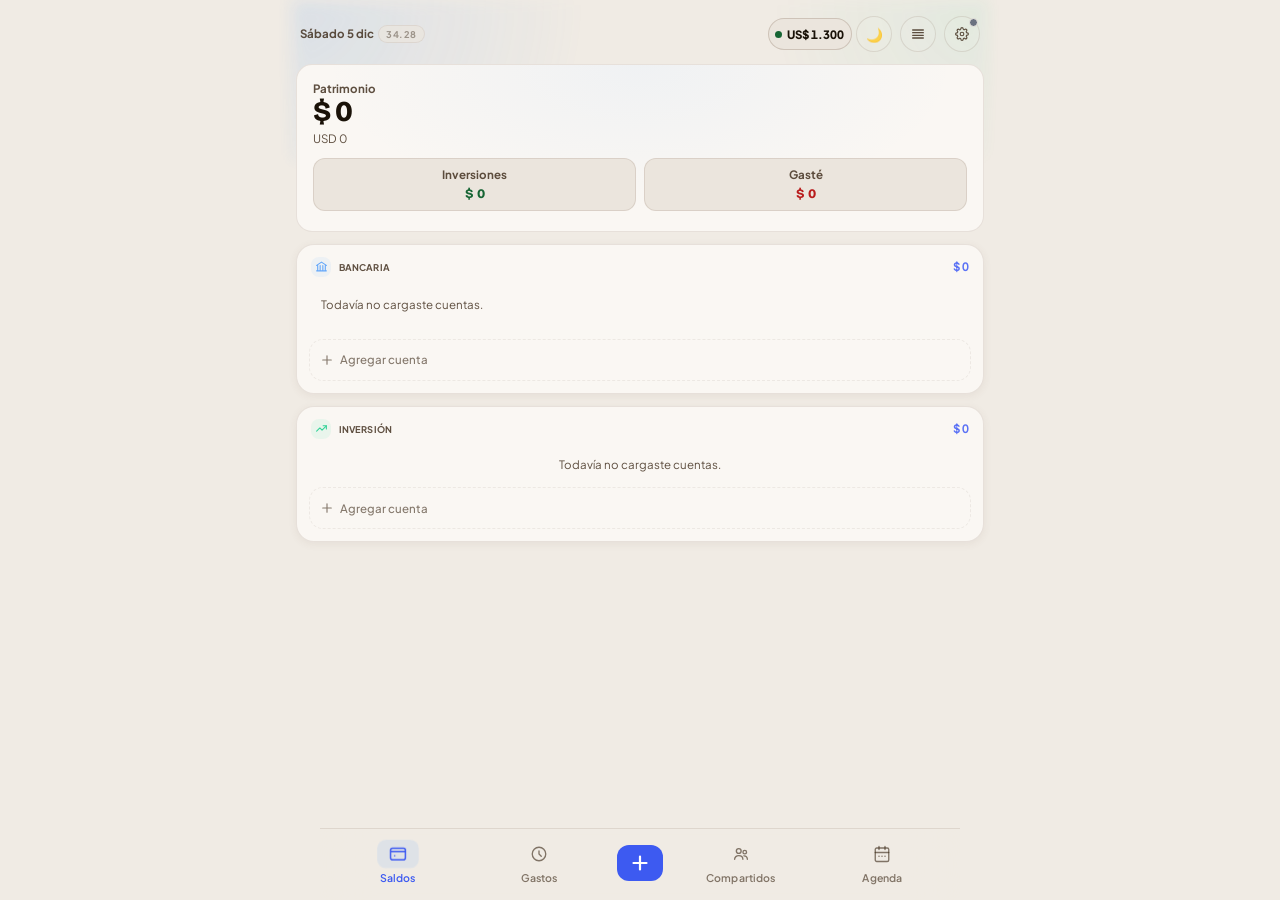
==== index.html @ 5ef983f5 "v34.28: auditoría exhaustiva de la v34.27 (bugs de Compartidos, datos, seguridad, PWA y UI) Sube APP" ====
<!DOCTYPE html>
<html lang="es">
<head>
<meta charset="UTF-8">
<meta name="viewport" content="width=device-width,initial-scale=1.0,maximum-scale=1.0,user-scalable=no,viewport-fit=cover">
<title>Finanzas</title>
<script>(function(){if(/iPad|iPhone|iPod/.test(navigator.userAgent)&&!window.MSStream)document.documentElement.classList.add('ios');})()</script>
<meta name="theme-color" content="#080c14">
<meta name="mobile-web-app-capable" content="yes">
<meta name="apple-mobile-web-app-capable" content="yes">
<meta name="apple-mobile-web-app-status-bar-style" content="black-translucent">
<meta name="apple-mobile-web-app-title" content="Finanzas">
<link rel="manifest" id="pwa-manifest">
<link rel="apple-touch-icon" id="pwa-icon">
<link rel="preconnect" href="https://fonts.googleapis.com">
<link rel="preconnect" href="https://fonts.gstatic.com" crossorigin>
<link href="https://fonts.googleapis.com/css2?family=Plus+Jakarta+Sans:wght@400;500;600;700;800&family=Bricolage+Grotesque:wght@700;800&display=swap" rel="stylesheet">
<style>
*,*::before,*::after{box-sizing:border-box;margin:0;padding:0;-webkit-tap-highlight-color:transparent}
:root{
  --bg:#080c14;--card:#0d1220;--card2:#111828;--card3:#162030;
  --border:rgba(148,180,230,.09);--border2:rgba(148,180,230,.18);
  --text:#e8eef8;--muted:rgba(170,195,228,.74);--dim:rgba(150,178,220,.58);--vdim:rgba(80,120,180,0.1);
  --blue:#60a5fa;--blue2:#93c5fd;--blue-dim:rgba(96,165,250,0.12);
  --gold:#f0b429;--gold2:#ffd166;--green:#34d399;--red:#f87171;--purple:#a78bfa;
  /* Urgencia sin ser error: el rojo queda para lo vencido o lo que se pasa. */
  --orange:#fb923c;
  --cat-comida:#fb923c;--cat-transporte:#60a5fa;--cat-salidas:#fbbf24;
  --cat-hogar:#f87171;--cat-compras:#2dd4bf;--cat-cuotas:#c084fc;--cat-tarjeta:#e879f9;--cat-varios:#a78bfa;
  --font:'Plus Jakarta Sans',-apple-system,BlinkMacSystemFont,'Segoe UI',sans-serif;--display:'Bricolage Grotesque','Plus Jakarta Sans',-apple-system,BlinkMacSystemFont,sans-serif;
  --r:var(--r-md);--r2:var(--r-lg);--r3:var(--r-lg);--safe-b:env(safe-area-inset-bottom,0px);

  /* ── TYPE SCALE (5 canonical sizes) ── */
  --fs-xs:   .58rem;   /* 9.3px  — micro labels, badges, uppercase caps */
  --fs-sm:   .72rem;   /* 11.5px — secondary text, captions, list items */
  --fs-base: .82rem;   /* 13.1px — body text, inputs, buttons */
  --fs-md:   1rem;     /* 16px   — section headers, card titles */
  --fs-lg:   1.3rem;   /* 20.8px — page headers */
  --fs-hero: 1.8rem;   /* 28.8px — hero numbers, patrimonio */

  /* ── SPACING SCALE (multiples of 4) ── */
  --sp-1:  4px;    /* micro: icon gaps, tiny insets */
  --sp-2:  8px;    /* small: tight padding, inline gaps */
  --sp-3:  12px;   /* base: standard component padding */
  --sp-4:  16px;   /* medium: card padding, section gaps */
  --sp-5:  20px;   /* large: page-level padding */
  --sp-6:  24px;   /* xlarge: major section breaks */
  /* ── BORDER-RADIUS SCALE ── */
  --r-sm:  10px;   /* chips, íconos, botones chicos */
  --r-md:  14px;   /* filas, campos, botones */
  --r-lg:  18px;   /* tarjetas y secciones */
  --r-xl:  26px;   /* hojas */
  /* ── ELEVACIÓN (3 niveles) ── */
  --el-1:0 1px 2px rgba(0,0,0,.28);          /* filas y tarjetas */
  --el-2:0 6px 18px rgba(2,6,23,.32);        /* bloque destacado */
  --el-3:0 18px 44px rgba(2,6,23,.5);}       /* hojas, menús y popovers */
[data-theme="light"]{
  --bg:#f0ebe4;--card:#faf7f3;--card2:#ebe5dd;--card3:#e2dbd2;
  --border:rgba(100,75,50,0.13);--border2:rgba(100,75,50,0.22);
  --text:#1a1208;--muted:rgba(60,42,25,.82);--dim:rgba(60,42,25,.62);--vdim:rgba(70,50,30,0.07);
  --blue:#3d5af1;--blue2:#5b72f5;--blue-dim:rgba(61,90,241,0.1);
  --gold:#b45309;--gold2:#d97706;--green:#166534;--red:#b91c1c;--purple:#6d28d9;
  --orange:#c2410c;
  --el-1:0 1px 2px rgba(100,75,50,.08);--el-2:0 6px 18px rgba(100,75,50,.10);--el-3:0 18px 44px rgba(100,75,50,.18);
}
/* ── LIGHT: nav ── */
[data-theme="light"] .nav{background:rgba(240,235,228,0.97);border-top:1px solid rgba(100,75,50,0.13)}
/* ── LIGHT: hero panels (page headers) ── */
[data-theme="light"] .hero-panel{
  background:linear-gradient(160deg,rgba(250,247,243,1),rgba(235,229,221,1));
  border:1px solid rgba(100,75,50,0.15);
  box-shadow:0 4px 16px rgba(100,75,50,0.08);
}
/* ── LIGHT: all dark gradient cards → warm card ── */
[data-theme="light"] .sec,
[data-theme="light"] .proj-wrap,
[data-theme="light"] .week-budget-card,
[data-theme="light"] .fund-card,
[data-theme="light"] .cat-item,
[data-theme="light"] .gasto-row,
[data-theme="light"] .acc-row,
[data-theme="light"] .smart-banner,
[data-theme="light"] .sync-status-box,
[data-theme="light"] .surface-card,
[data-theme="light"] .donut-wrap,
[data-theme="light"] .ag-tile{
  background:var(--card);
  border:1px solid var(--border);
  box-shadow:0 2px 8px rgba(100,75,50,0.07);
}
/* acc-card keeps brand colors */
[data-theme="light"] .acc-card{box-shadow:0 4px 14px rgba(100,75,50,0.1);border:none}
/* Remove shimmer line */
[data-theme="light"] .acc-card::before,
[data-theme="light"] .week-budget-card::before,
[data-theme="light"] .fund-card::before,
[data-theme="light"] .proj-wrap::before,
[data-theme="light"] .sec::before{display:none}
/* ── LIGHT: tabs & chips ── */
[data-theme="light"] .ct-btn,
[data-theme="light"] .budget-tab,
[data-theme="light"] .ag-tab,
[data-theme="light"] .pg-tab,
[data-theme="light"] .chip,
[data-theme="light"] .bank-pill{
  background:var(--card2);border:1px solid var(--border2);color:var(--muted);box-shadow:none;
}
[data-theme="light"] .ct-btn.on,
[data-theme="light"] .budget-tab.on,
[data-theme="light"] .ag-tab.on,
[data-theme="light"] .pg-tab.on,
[data-theme="light"] .chip.on{
  background:var(--blue);color:#fff;border-color:var(--blue);box-shadow:0 4px 12px rgba(61,90,241,0.22);
}
/* ── LIGHT: modals ── */
[data-theme="light"] .modal,
[data-theme="light"] .modal-panel,
[data-theme="light"] .sync-modal{
  background:var(--card);border:1px solid var(--border2);box-shadow:0 8px 32px rgba(100,75,50,0.14);
}
[data-theme="light"] .overlay,
[data-theme="light"] .sync-modal-ov{
  background:rgba(26,18,8,0.38);-webkit-backdrop-filter:blur(18px);backdrop-filter:blur(18px);
}
/* ── LIGHT: toast ── */
[data-theme="light"] .toast-bar{background:var(--card);border:1px solid var(--border2);box-shadow:0 4px 16px rgba(100,75,50,0.1)}
/* ── LIGHT: smart banner / cal legend ── */
[data-theme="light"] .smart-banner,
[data-theme="light"] .cat-auto{background:var(--card2);border:1px solid var(--border)}
/* ── LIGHT: sticky table headers ── */
[data-theme="light"] .proj-table thead th,
[data-theme="light"] .proj-table tr.sec-r td:first-child,
[data-theme="light"] .proj-table thead th:first-child{background:#f0ebe4 !important}
/* ── LIGHT: sticky data rows ── */
[data-theme="light"] .proj-table tr.data-r td:first-child{background:#faf7f3 !important}
[data-theme="light"] .proj-table tr.data-r:hover td:first-child{background:#ebe5dd !important}
[data-theme="light"] .proj-table tr.sec-ing td:first-child{background:#f0ede8 !important}
[data-theme="light"] .proj-table tr.sec-gas td:first-child{background:#f0ede8 !important}
/* En claro, los azules y rojos translúcidos de las cabeceras INGRESOS/GASTOS,
   del botón punteado de Google Calendar y de "+ N más" quedaban en 1,5-3,8:1
   sobre el fondo: colores plenos que pasan 4,5:1. */
[data-theme="light"] tr.sec-ing td{color:#2f49d1}
[data-theme="light"] tr.sec-gas td{color:var(--red)}
[data-theme="light"] .gcal-cta{color:var(--blue);border-color:rgba(61,90,241,.5)}
[data-theme="light"] .dl-more .dl-h{color:var(--blue)}
[data-theme="light"] .proj-table tr.tot-r td:first-child{background:#ebe5dd !important}
[data-theme="light"] tr.tot-ing td:first-child{background:rgba(61,90,241,0.08) !important}
[data-theme="light"] tr.tot-gas td:first-child{background:rgba(185,28,28,0.06) !important}
[data-theme="light"] tr.neto-r.pos td:first-child{background:#e3f0e6 !important}
[data-theme="light"] tr.neto-r.neg td:first-child{background:#f8e2e2 !important}
[data-theme="light"] tr.neto-r.zer td:first-child{background:#ebe5dd !important}
/* ── LIGHT: pat-wrap gradient ── */
[data-theme="light"] .pat-wrap::before{background:radial-gradient(ellipse at 50% 0%,rgba(61,90,241,0.04) 0%,transparent 62%)}
/* ── LIGHT: currency toggle ── */
[data-theme="light"] .cur-tog{background:rgba(100,75,50,0.1)}
/* ── LIGHT: section-label color ── */
[data-theme="light"] .section-label{color:rgba(100,75,50,0.5)}
/* ── LIGHT: proj table rows ── */
[data-theme="light"] .proj-table td,[data-theme="light"] .proj-table th{border-color:rgba(100,75,50,0.1)}
[data-theme="light"] .proj-table tr.sec-r td{background:rgba(100,75,50,0.05)}

html{height:100%;scroll-behavior:smooth;-webkit-text-size-adjust:100%;text-size-adjust:100%}
body{background:var(--bg);color:var(--text);font-family:var(--font);min-height:100%;
  padding-bottom:calc(70px + var(--safe-b));overscroll-behavior:none;overflow-x:hidden}
button,input,select,textarea{font-family:inherit}
button,a,[role="button"],[onclick]{touch-action:manipulation}
.hidden{display:none!important}
/* ── Utilidades extraídas de estilos inline repetidos (auditoría #11, migración por partes) ── */
.u-flex1{flex:1}
.u-flex1min{flex:1;min-width:0}
.u-cap{font-size:var(--fs-xs);color:var(--muted)}
.u-title-sm{font-size:var(--fs-base);font-weight:700;color:var(--text)}
.u-name{font-size:var(--fs-sm);font-weight:600;color:var(--text);overflow:hidden;text-overflow:ellipsis;white-space:nowrap}
.u-dim{opacity:.72}
.u-ico-sm{font-size:1.1rem}
.u-ico-lg{font-size:1.6rem}
.u-empty{text-align:center;padding:24px;color:var(--dim);font-size:var(--fs-sm)}
.u-cap-mb{font-size:var(--fs-xs);color:var(--muted);margin-bottom:3px}
.u-tar{text-align:right}
.u-tile{background:var(--card2);border-radius:12px;padding:10px 12px}
.u-strong{font-weight:700;color:var(--text)}
.u-row-8{display:flex;gap:8px}
.u-row-8-mt6{display:flex;gap:8px;margin-top:6px}
.u-row-ac8{display:flex;align-items:center;gap:8px}
.u-grid3{display:grid;grid-template-columns:1fr 1fr 1fr;gap:8px}
.u-cap-mt{font-size:var(--fs-xs);color:var(--muted);margin-top:8px;line-height:1.5}
.u-cap-mb8{font-size:var(--fs-xs);color:var(--muted);margin-bottom:8px}
.u-hint{font-size:var(--fs-xs);color:var(--dim);margin-bottom:8px;line-height:1.5}
.u-title-md{font-size:var(--fs-md);font-weight:800;color:var(--text)}
.u-emoji-xl{font-size:2rem;margin-bottom:8px}
.u-c-text{color:var(--text)}
.u-c-muted{color:var(--muted)}
.u-c-red{color:var(--red)}
.u-c-purple{color:var(--purple)}
.u-c-green{color:var(--green)}
.u-c-blue{color:var(--blue)}
/* Modificador: botón primario en púrpura (override de .btnp que es azul). Mayor
   especificidad que .btnp, así gana sin depender del orden ni de estilos inline. */
.btnp.btnp-purple{background:var(--purple)}
.share-toggle{display:flex;align-items:center;gap:8px;background:var(--card2);border:1px solid var(--border2);border-radius:12px;padding:10px 14px;color:var(--muted);font-size:var(--fs-sm);font-weight:600;cursor:pointer;transition:all .18s;-webkit-appearance:none;appearance:none}
.paidby-btn{flex:1;padding:12px 8px;display:flex;flex-direction:column;align-items:center;gap:4px;font-size:var(--fs-sm)}
.split-btn{display:flex;flex-direction:column;align-items:center;gap:3px;padding:8px 4px;min-height:52px;font-size:var(--fs-xs)}
/* Componente: resumen de Tarjetas/Cuotas (renderTarjetasResumen, #11 paso 6). Solo
   bloques con estilo 100% estático; las partes con color/tamaño dinámico siguen inline. */
.tj-empty{text-align:center;padding:40px 16px;color:var(--dim);font-size:var(--fs-sm)}
.tj-kpi{background:var(--card);border:1px solid rgba(167,139,250,0.15);border-radius:var(--r-lg);padding:16px;margin-bottom:10px}
.tj-kpi-label{font-size:var(--fs-xs);color:var(--purple);text-transform:uppercase;letter-spacing:.1em;font-weight:700;margin-bottom:6px}
.tj-kpi-val{font-size:var(--fs-hero);font-weight:900;color:var(--text);letter-spacing:-.02em;line-height:1}
.tj-kpi-sub{font-size:var(--fs-xs);color:var(--muted);margin-top:6px}
.tj-grid2{display:grid;grid-template-columns:1fr 1fr;gap:8px;margin-bottom:14px}
.tj-mini{background:var(--card);border:1px solid var(--border);border-radius:var(--r-lg);padding:13px 14px}
.tj-mini-label{font-size:var(--fs-xs);color:var(--muted);text-transform:uppercase;letter-spacing:.08em;font-weight:700;margin-bottom:4px}
.tj-mini-val{font-size:var(--fs-lg);font-weight:800;letter-spacing:-.01em}
.tj-sec-label{font-size:var(--fs-xs);color:var(--muted);text-transform:uppercase;letter-spacing:.08em;font-weight:700;margin-bottom:8px}
.tj-det-label{font-size:var(--fs-xs);color:var(--muted);text-transform:uppercase;letter-spacing:.08em;font-weight:700;margin-bottom:10px}
.tj-spark{display:flex;gap:4px;align-items:flex-end;height:60px}
.tj-spark-col{flex:1;display:flex;flex-direction:column;align-items:center;justify-content:flex-end;height:100%;gap:2px}
.tj-hr-top{height:1px;background:var(--border);margin:14px 0 10px}
.tj-hr{height:1px;background:var(--border)}
.tj-det-row{padding:11px 0}
.tj-det-main{display:flex;align-items:center;gap:10px}
.tj-rest{font-size:8px;color:var(--muted);line-height:1;margin-top:1px}
.tj-name{font-size:var(--fs-sm);font-weight:700;color:var(--text);white-space:nowrap;overflow:hidden;text-overflow:ellipsis}
.tj-prog{height:2px;background:var(--border2);border-radius:1px;margin:5px 0 4px}
.tj-actions{display:flex;flex-direction:column;align-items:flex-end;gap:5px;flex-shrink:0}
/* "✓ Pagué" de Tarjetas: medía 27px de alto; 36 de dibujo y 44 de área táctil. */
.tj-actions button{min-height:36px;position:relative}
.tj-actions button::after{content:"";position:absolute;inset:-4px}
/* Componente: gastos compartidos (_renderSharedContent, #11 paso 7). Bloques con
   estilo 100% estático; colores/tamaños/fondos dinámicos siguen inline. */
.sh-msg2{text-align:center;padding:28px 16px;color:var(--muted);font-size:var(--fs-sm)}
.sh-retry{margin-top:12px;background:var(--card2);border:1px solid var(--border2);border-radius:10px;padding:8px 16px;color:var(--blue);font-size:var(--fs-sm);font-weight:600;cursor:pointer}
.sh-card{background:var(--card);border:1px solid var(--border);border-radius:16px;padding:14px 16px;margin-bottom:12px}
.sh-card-top{display:flex;align-items:center;justify-content:space-between;gap:10px;min-height:40px}
.sh-debt-lbl{font-size:var(--fs-xs);color:var(--muted);font-weight:600;margin-bottom:3px}
.sh-debt-val{font-family:var(--display);font-size:var(--fs-hero);font-weight:800;color:var(--text);letter-spacing:-1.5px;line-height:1;white-space:nowrap}
/* v34: verde si te deben, rojo si debés. */
.sh-debt-val.pos{color:var(--green)}
.sh-debt-val.neg{color:var(--red)}
.sh-debt-ok{font-size:var(--fs-md);font-weight:700;color:var(--green)}
.sh-actions{display:flex;gap:10px;align-items:center;flex-shrink:0}
/* v34: Liquidar un poco más grande que el de antes (13px, 8x14 de relleno). */
.sh-btn-liq{background:rgba(52,211,153,.12);border:1px solid rgba(52,211,153,.28);border-radius:10px;padding:8px 14px;color:var(--green);font-family:var(--font);font-size:var(--fs-sm);font-weight:700;cursor:pointer;white-space:nowrap;line-height:1.15;min-height:36px;position:relative}
.sh-btn-liq::after{content:'';position:absolute;inset:-4px 0}
.sh-btn-liq:active{opacity:.8}
.sh-hr{height:1px;background:var(--border);margin:14px 0 10px}
/* El ⋯ ya mide 40x40: sin área extra, que se metería en la de Liquidar. */
.sh-actions>.rmore{margin:-6px -10px -6px -4px}
.sh-actions>.rmore::after{content:none}
.sh-actions .rmore .sh-pend{top:2px;right:2px}
.sh-tile{width:38px;height:38px;border-radius:10px;display:flex;align-items:center;justify-content:center;font-size:1.3rem;flex-shrink:0}
/* Foto de quién pagó (avaPersona): con foto, la imagen recortada en círculo;
   sin foto, la cara sobre el color de cada uno (celeste Fede, rosa Mile). En
   las filas va encimada abajo a la derecha del ícono de la categoría. */
.who-ava{display:inline-flex;align-items:center;justify-content:center;border-radius:50%;object-fit:cover;flex-shrink:0;line-height:1;overflow:hidden;vertical-align:middle;background:var(--card2)}
.who-ava[data-who="fede"]{background:rgba(14,165,233,.22)}
.who-ava[data-who="mile"]{background:rgba(244,114,182,.22)}
img.who-ava{background:var(--card2)}
.sh-tile-wrap{position:relative;flex-shrink:0}
.sh-tile-ava{position:absolute;right:-5px;bottom:-5px;box-shadow:0 0 0 2px var(--card)}
.sh-sub-who{display:flex;align-items:center;gap:4px;flex-wrap:wrap}
.foto-pick-row{display:flex;gap:10px;margin-bottom:6px}
.foto-pick{flex:1;display:flex;flex-direction:column;align-items:center;gap:6px;background:var(--card2);border:1px solid var(--border);border-radius:14px;padding:12px 8px}
.foto-pick-lbl{display:flex;flex-direction:column;align-items:center;gap:6px;cursor:pointer}
.foto-pick-name{font-size:var(--fs-sm);font-weight:700;color:var(--text)}
.foto-pick-hint{font-size:var(--fs-xs);color:var(--dim)}
.foto-pick-del{background:none;border:0;color:var(--red);font-size:var(--fs-xs);font-weight:600;cursor:pointer;padding:2px 6px;font-family:var(--font)}
/* Estadísticas del mes en Compartidos (tocar "Total <mes>"): pantalla entera
   con la dona de en qué se fue y la lista de cada categoría. Va en 199: por
   encima de la nav y por debajo de las hojas (200+), así el detalle de una
   categoría y el editor de un gasto se abren arriba de ella. */
.sh-stats{position:fixed;inset:0;z-index:199;background:var(--bg);overflow-y:auto;-webkit-overflow-scrolling:touch;
  padding:calc(env(safe-area-inset-top,0px) + 8px) 16px calc(32px + env(safe-area-inset-bottom,0px));animation:shStIn .2s ease both}
@keyframes shStIn{from{opacity:0;transform:translateX(24px)}to{opacity:1;transform:none}}
.sh-st-head{display:flex;align-items:center;justify-content:space-between;gap:8px;max-width:520px;margin:0 auto 14px}
.sh-st-back{width:40px;height:40px;border-radius:50%;display:flex;align-items:center;justify-content:center;background:var(--card);border:1px solid var(--border);color:var(--text);cursor:pointer;flex-shrink:0}
.sh-st-title{text-align:center;font-family:var(--display);font-size:var(--fs-lg,1.15rem);font-weight:800;color:var(--text)}
.sh-st-sub{font-family:var(--font);font-size:var(--fs-xs);font-weight:500;color:var(--muted);margin-top:1px}
.sh-st-lbl{max-width:520px;margin:18px auto 8px;padding:0 4px;font-size:var(--fs-xs);font-weight:800;letter-spacing:.1em;text-transform:uppercase;color:var(--text)}
.sh-st-card{max-width:520px;margin:0 auto;background:var(--card);border:1px solid var(--border);border-radius:20px;padding:14px}
.sh-st-donut{display:grid;grid-template-columns:auto minmax(0,1fr);gap:16px;align-items:center}
.sh-st-ring{position:relative;width:132px;height:132px}
.sh-st-ctr{position:absolute;inset:0;display:flex;flex-direction:column;align-items:center;justify-content:center;text-align:center}
.sh-st-ctr-l{font-size:var(--fs-xs);color:var(--muted)}
.sh-st-ctr-v{font-family:var(--display);font-size:.82rem;font-weight:800;color:var(--text);font-variant-numeric:tabular-nums}
.sh-st-legend{display:grid;gap:9px;min-width:0}
.sh-st-lg{display:flex;align-items:center;gap:7px;font-size:var(--fs-sm);color:var(--text);min-width:0}
.sh-st-lg-ico{width:1.3em;text-align:center;flex-shrink:0}
.sh-st-lg-name{flex:1;min-width:0;white-space:nowrap;overflow:hidden;text-overflow:ellipsis}
.sh-st-lg-pct{color:var(--muted);font-variant-numeric:tabular-nums}
.sh-st-dot{width:9px;height:9px;border-radius:50%;flex-shrink:0}
.sh-st-list{padding:4px 14px}
.sh-st-list .sh-mcat{display:flex;align-items:center;gap:10px;padding:12px 0;border-bottom:1px solid var(--border);cursor:pointer}
.sh-st-list .sh-mcat:last-child{border-bottom:0}
.sh-st-ico{font-size:1.35rem;width:1.6em;text-align:center;flex-shrink:0}
.sh-st-amt{text-align:right;flex-shrink:0}
.sh-st-amt-v{font-size:var(--fs-sm);font-weight:800;color:var(--text);font-variant-numeric:tabular-nums}
.sh-st-amt-p{font-size:var(--fs-xs);color:var(--muted);font-variant-numeric:tabular-nums}
.sh-st-chev{color:var(--dim);font-size:1.2rem;flex-shrink:0;width:10px}
.sh-pend{position:absolute;top:-5px;right:-5px;min-width:15px;height:15px;padding:0 3px;border-radius:8px;background:#fbbf24;color:#1a1a1a;font-size:9px;font-weight:800;line-height:15px;text-align:center}
/* Los tres filtros (Todos / Fede / Mile) se dibujaban de 34px de alto: son
   anchos, pero bajos para el dedo. 44px es el mínimo de iOS HIG / WCAG 2.5.5.
   Va en su propia clase y no en .chip, que se usa en media app. */
.sh-filter-row{display:flex;gap:6px;margin-bottom:12px}
/* "¿Quién pagó?" al cargar o editar, y los filtros de Compartidos: el elegido se marca con el color de cada
   uno (celeste Fede, rosa Mile), así se ve de un vistazo sin leer el nombre.
   En los formularios y los filtros van las caras 👨🏻 / 👩🏻; en las filas de
   las listas, 🙋🏻‍♂️ / 🙋🏻‍♀️. */
.chip.who-pick.on[data-who="fede"]{border-color:#0ea5e9!important;background:rgba(14,165,233,.14)!important;color:#0ea5e9!important;box-shadow:0 0 0 1px #0ea5e9 inset!important}
.chip.who-pick.on[data-who="mile"]{border-color:#f472b6!important;background:rgba(244,114,182,.13)!important;color:#f472b6!important;box-shadow:0 0 0 1px #f472b6 inset!important}
.sh-filter-row .chip{min-height:40px}
.sh-cat-chip{background:var(--card2);border:1px solid var(--border);border-radius:8px;padding:3px 8px;min-height:36px;
  display:inline-flex;align-items:center;gap:3px;font-size:var(--fs-xs);color:var(--muted);cursor:pointer;white-space:nowrap}
.sh-empty{text-align:center;padding:28px 16px;color:var(--dim);font-size:var(--fs-sm);font-style:italic}
.sh-grow{display:flex;align-items:center;gap:10px;padding:10px 4px;border-bottom:1px solid var(--border);cursor:pointer}
.lgrp>.sh-grow{padding:9px 6px 9px 12px}
.lgrp>.sh-grow:active{background:var(--vdim)!important}
.sh-sub{font-size:var(--fs-xs);color:var(--muted);margin-top:2px}
.sh-amt-wrap{text-align:right;flex-shrink:0}
/* Antes en columna: cada fila medía ~100px de alto solo por los dos botones.
   En línea entran igual (44px de área táctil cada uno) y se ven ~30% más
   movimientos por pantalla. */
.sh-row-actions{display:flex;flex-direction:row;align-items:center;gap:10px;flex-shrink:0}
.sh-btn-edit{background:rgba(167,139,250,.12);border:1px solid rgba(167,139,250,.25);border-radius:7px;padding:6px 10px;font-size:11px;color:var(--purple);cursor:pointer}
.sh-btn-del{background:rgba(248,113,113,.08);border:1px solid rgba(248,113,113,.2);border-radius:7px;padding:6px 10px;font-size:11px;color:var(--red);cursor:pointer}
/* El área que responde al dedo llega a 44x44 (mínimo de iOS HIG y WCAG 2.5.5)
   sin agrandar el dibujo: crece un ::after transparente, igual que las flechas
   del proyectado (.proj-nav). Los botones se dibujaban de 24x22 y en el
   teléfono se erraban seguido, justo en la pantalla que más se usa.
   El gap de 10px es el doble de lo que cada botón crece a los costados, así
   dos vecinos nunca se solapan y un toque no cae en el de al lado. */
.sh-row-actions button,.sh-actions button,.sh-cat-chip{position:relative}
.sh-row-actions button::after{content:'';position:absolute;inset:-8px -5px}
.sh-actions>button::after{content:'';position:absolute;inset:-8px -5px}
.sh-cat-chip::after{content:'';position:absolute;inset:-4px -1px}
/* Los chips de categoría iban en varias filas al lado del total: con montos de
   siete cifras pasaban a tres renglones y el área táctil de cada uno (que crece
   12px arriba y abajo) se metía en la del chip de la fila de al lado. Ahora van
   en un solo renglón que se desliza de costado, con el total arriba. El
   padding vertical deja lugar al ::after dentro del recorte del scroll. */
.sh-cat-head{display:flex;justify-content:space-between;align-items:baseline;gap:8px;font-size:var(--fs-xs);white-space:nowrap}
.sh-cat-total{font-size:var(--fs-md);font-weight:800;color:var(--text);font-variant-numeric:tabular-nums}
/* Un solo renglón que se desliza de costado, con todas las categorías del mes
   (antes bajaban de renglón y se cortaban en 8). */
.sh-cat-row{display:flex;flex-wrap:nowrap;overflow-x:auto;gap:6px;padding:13px 1px 2px;margin:0 -1px;
  scrollbar-width:none;-webkit-overflow-scrolling:touch;overscroll-behavior-x:contain}
/* 40px de alto para el dedo, crecido hacia arriba (hacia la línea divisoria) y
   no hacia abajo, donde empiezan los chips. */
.sh-cat-tot-btn{background:none;border:0;padding:17px 0 1px;margin:-17px 0 -1px;min-height:40px;font:inherit;color:inherit;cursor:pointer;display:inline-flex;align-items:baseline;gap:4px}
.sh-cat-tot-btn::after{content:'›';color:var(--muted);font-size:var(--fs-md);margin-left:2px}
.sh-cat-row::-webkit-scrollbar{display:none}
.sh-cat-row .sh-cat-chip{flex-shrink:0;padding:6px 10px}
/* En Compartidos cada encabezado de día iba pegado a la fila de arriba y lejos
   de las suyas: se leía como el pie del día anterior. */
#compartidos-list .day-header{margin-top:16px;margin-bottom:0}
/* .sh-pay-* / .sh-sec-hdr: eran del apartado "Pagos registrados" al final de
   Compartidos. Las transferencias ahora se renderizan como una línea más del
   día (.sh-grow), así que esas reglas quedaron sin uso. */
@keyframes fadeUp{from{opacity:0;transform:translateY(8px)}to{opacity:1;transform:translateY(0)}}
@keyframes slideIn{from{opacity:0;transform:translateX(-6px)}to{opacity:1;transform:translateX(0)}}
@keyframes popIn{from{opacity:0;transform:scale(.92)}to{opacity:1;transform:scale(1)}}
@keyframes countPop{from{opacity:0;transform:scale(.96)}to{opacity:1;transform:scale(1)}}
@keyframes saveFlash{0%{transform:scale(1)}30%{transform:scale(1.04)}60%{transform:scale(.98)}100%{transform:scale(1)}}
@keyframes coinFly{0%{opacity:1;transform:translateY(0) scale(1)}100%{opacity:0;transform:translateY(-60px) scale(.5)}}
@keyframes ripple{from{transform:scale(0);opacity:.5}to{transform:scale(4);opacity:0}}
@keyframes msgIn{from{opacity:0;transform:translateY(8px)}to{opacity:1;transform:translateY(0)}}
@keyframes tabFadeIn{from{opacity:0;transform:translateY(5px)}to{opacity:1;transform:translateY(0)}}
.tab-fade-in{animation:tabFadeIn .17s ease both}

/* NAV */
.nav{position:fixed;bottom:var(--kb-height,0px);left:0;right:0;z-index:100;background:rgba(8,12,20,0.97);
  -webkit-backdrop-filter:blur(24px);backdrop-filter:blur(24px);border-top:1px solid rgba(96,165,250,0.08);
  display:flex;padding:8px 8px calc(12px + var(--safe-b));gap:2px;transition:bottom .15s}
.nb{flex:1;min-width:0;white-space:nowrap;background:none;border:none;color:var(--dim);
  font-size:var(--fs-xs);font-weight:600;padding:4px 2px;cursor:pointer;
  display:flex;flex-direction:column;align-items:center;gap:4px;
  text-transform:uppercase;letter-spacing:.07em;border-radius:12px;transition:color .2s}
.nb .ni{width:38px;height:26px;border-radius:8px;display:flex;align-items:center;
  justify-content:center;transition:background .2s,transform .18s;will-change:transform}
.nb.on .ni{transform:scale(1.1)}
.nb .ni{position:relative}
.nav-bd{position:absolute;top:-4px;right:2px;min-width:16px;height:16px;padding:0 4px;border-radius:999px;background:var(--blue2);color:var(--bg);font-style:normal;font-size:.62rem;font-weight:800;line-height:16px;text-align:center;font-variant-numeric:tabular-nums}
.nav-bd[hidden]{display:none}
#nav-saldos.on{color:var(--blue)}#nav-saldos.on .ni{background:rgba(96,165,250,0.12)}
#nav-gastos.on{color:var(--blue2)}#nav-gastos.on .ni{background:rgba(147,197,253,0.1)}
#nav-compartidos.on{color:var(--purple)}#nav-compartidos.on .ni{background:rgba(167,139,250,0.1)}
#nav-agenda.on{color:var(--purple)}#nav-agenda.on .ni{background:rgba(167,139,250,0.12)}

/* PAGE */
/* El FAB va de 78px a 128px desde abajo (78 de offset + 50 de alto). Con 96px de
   padding el contenido llegaba hasta debajo del botón y la última fila de cada
   lista quedaba tapada: en Compartidos se comía el ✕ de la última transferencia
   y en Presupuesto el importe de la última semana. Plan y Agenda ya tenían su
   propio override por esto mismo; ahora la base alcanza para todas. */
.page{padding:20px 16px calc(104px + var(--safe-b) + var(--install-h,0px));max-width:640px;margin:0 auto}
/* v34: el + ya no flota (vive en la barra), así que alcanza con el alto de la
   barra y un poco de aire. */
#pg-compartidos,#pg-agenda{padding-bottom:calc(110px + var(--safe-b) + var(--install-h,0px))}
/* + --install-h: en iPhone el aviso "Instalar Mis Finanzas" aparece solo a los
   3 segundos y sube el ＋ lo que él ocupa (~100px). El relleno de las páginas no
   lo sumaba, así que la última fila de cada lista quedaba debajo del aviso y
   del ＋ sin forma de scrollearla: el 🗑 del último gasto no se podía tocar. */
.penter{animation:fadeUp .26s ease both}
.psub{font-size:var(--fs-xs);color:var(--dim);text-transform:uppercase;letter-spacing:.12em;font-weight:700}
.phdr{display:flex;align-items:flex-start;justify-content:space-between;gap:12px;margin-bottom:16px}

/* TC */
.tc-pill{display:inline-flex;align-items:center;gap:8px;background:var(--card);
  border:1px solid var(--border2);border-radius:100px;padding:4px 8px 4px 12px;flex-shrink:0}
.tc-lbl{font-size:var(--fs-xs);color:var(--muted);white-space:nowrap}
.tc-inp{background:var(--card2);border:1px solid var(--border2);border-radius:100px;
  color:var(--gold2);font-size:var(--fs-sm);font-weight:700;
  padding:4px 12px;width:80px;text-align:right;outline:none;-webkit-appearance:none}
.tc-inp:focus{border-color:var(--gold)}
.tc-chip{flex-shrink:0;display:inline-flex;align-items:center;gap:5px;min-height:32px;padding:0 7px 0 6px;
  background:var(--card2);border:1px solid var(--border2);border-radius:999px;color:var(--text);
  font-family:var(--font);font-size:var(--fs-sm);font-weight:800;white-space:nowrap;cursor:pointer;font-variant-numeric:tabular-nums}
.tc-chip:active{background:var(--card3)}
.tc-dot{width:7px;height:7px;border-radius:50%;background:var(--green);flex-shrink:0}
/* Cotización de más de 18h: el mismo aviso que ya daba la fecha, en ámbar. */
.tc-chip.stale{border-color:rgba(240,180,41,.45)}
.tc-chip.stale .tc-dot{background:var(--gold)}
.phdr.saldos-phdr{position:relative}
.tc-pop{position:absolute;top:44px;right:16px;z-index:30;width:min(260px,calc(100% - 32px));
  background:var(--card);border:1px solid var(--border2);border-radius:14px;padding:12px;
  box-shadow:0 16px 40px rgba(2,6,23,.45)}
.tc-refresh{flex-shrink:0;min-width:44px;min-height:40px;border-radius:12px;border:1px solid var(--border2);
  background:var(--card2);color:var(--blue);font-size:1.05rem;line-height:1;cursor:pointer}

/* PATRIMONIO */
.pat-wrap{background:var(--card);border:1px solid var(--border2);border-radius:var(--r3);
  padding:20px 16px 16px;margin-bottom:12px;animation:fadeUp .35s ease both;
  position:relative;overflow:hidden}
.pat-wrap::before{content:'';position:absolute;inset:0;
  background:radial-gradient(ellipse at 50% 0%,rgba(96,165,250,0.055) 0%,transparent 62%);
  pointer-events:none;z-index:0}
.pat-wrap>*{position:relative;z-index:1}
.pat-lbl{font-size:var(--fs-xs);color:var(--dim);text-transform:uppercase;letter-spacing:.18em;font-weight:700;margin-bottom:4px}
.pat-num{font-family:var(--display);font-size:var(--fs-hero);font-weight:800;color:var(--text);letter-spacing:-2px;line-height:1}
.pat-usd{font-size:var(--fs-sm);color:var(--muted);margin-top:4px}
.pat-div{border:none;border-top:1px solid var(--border);margin:12px 0}
.pat-chips{display:flex;gap:8px;flex-wrap:wrap}
.pat-chip{display:inline-flex;align-items:center;gap:8px;background:var(--blue-dim);
  border:1px solid rgba(96,165,250,0.18);border-radius:100px;padding:4px 8px 4px 8px;animation:popIn .3s ease both}
.pcdot{width:8px;height:8px;border-radius:50%;flex-shrink:0}
.pcn{font-size:var(--fs-xs);text-transform:uppercase;letter-spacing:.08em;font-weight:700}
.pcv{font-size:var(--fs-sm);font-weight:700;color:var(--text)}

/* SECCIONES */
.sec{margin-bottom:12px;border:1px solid var(--border2);border-radius:var(--r2);padding:12px;background:var(--card)}
.sec-hdr{display:flex;align-items:center;justify-content:space-between;margin-bottom:8px;padding:0 2px}
.sec-title{display:flex;align-items:center;gap:8px;font-size:var(--fs-xs);text-transform:uppercase;letter-spacing:.13em;color:var(--muted);font-weight:700}
.sec-ico{width:20px;height:20px;border-radius:8px;display:flex;align-items:center;justify-content:center;font-size:var(--fs-xs);flex-shrink:0}
.sec-sum{font-size:var(--fs-sm);color:var(--blue2);font-weight:700}
.accs{display:flex;flex-direction:column;gap:4px}
.acc-row{display:grid;grid-template-columns:38px 1fr auto auto;align-items:center;gap:8px;
  background:var(--card);border:1px solid var(--border);border-radius:var(--r);
  padding:12px 12px;cursor:pointer;transition:background .15s,border-color .15s;user-select:none}
.acc-row:active{background:var(--card2)}
.acc-row:hover{background:var(--card2);border-color:var(--border2)}
.aname{font-size:var(--fs-base);font-weight:600;color:var(--text);white-space:nowrap;overflow:hidden;text-overflow:ellipsis}
.atype{font-size:var(--fs-xs);color:var(--dim);text-transform:uppercase;letter-spacing:.08em;margin-top:2px}
.cur-tog{display:flex;background:rgba(0,0,0,0.4);border-radius:100px;padding:2px;gap:1px;flex-shrink:0}
.cur-btn{background:none;border:none;color:var(--dim);font-size:var(--fs-xs);
  font-weight:700;padding:2px 8px;border-radius:100px;cursor:pointer;transition:all .15s}
.cur-btn.on{background:var(--card3);color:var(--blue2)}
.amtw{text-align:right;min-width:86px;flex-shrink:0}
.amtm{font-size:var(--fs-base);font-weight:700;color:var(--blue2);white-space:nowrap}
.amts{font-size:var(--fs-xs);color:var(--dim);white-space:nowrap;margin-top:1px}
.edit-row{background:var(--card);border:1px solid rgba(96,165,250,0.35);border-radius:var(--r);
  padding:12px 12px;margin:4px 0;animation:popIn .18s ease both}
.edit-fields{display:grid;grid-template-columns:1fr auto auto;gap:8px;align-items:center}
.ainp{background:transparent;border:none;border-bottom:1px solid rgba(96,165,250,0.25);
  color:var(--text);font-size:var(--fs-base);font-weight:600;outline:none;width:100%;padding-bottom:2px}
.amtinp{background:transparent;border:none;border-bottom:1px solid rgba(96,165,250,0.25);
  color:var(--text);font-size:var(--fs-base);font-weight:700;outline:none;
  width:86px;text-align:right;padding-bottom:2px;-webkit-appearance:none}
.ehint{font-size:var(--fs-xs);color:rgba(96,165,250,0.35);margin-top:8px}
.rbtn{background:none;border:none;color:var(--dim);cursor:pointer;padding:8px;border-radius:8px;
  display:flex;align-items:center;justify-content:center;min-width:32px;min-height:32px;transition:color .15s}
.rbtn.del:hover{color:var(--red)}
.add-btn{display:flex;align-items:center;gap:8px;width:100%;background:none;
  border:1.5px dashed var(--vdim);border-radius:var(--r);padding:12px 12px;
  color:var(--dim);font-size:var(--fs-sm);font-weight:500;
  cursor:pointer;margin-top:4px;transition:all .18s;min-height:42px}
.empty-sec{text-align:center;font-size:var(--fs-sm);color:var(--muted);padding:20px 12px;line-height:1.7}
.empty-sec small{display:inline-block;margin-top:6px;line-height:1.5}
/* Variante de una línea para secciones cuyo botón de acción ya está justo
   abajo (Saldos): no hace falta gastar 60px de alto en explicarlo. */
.empty-sec-slim{padding:10px 12px;line-height:1.4;color:var(--muted)}
.mn-wrap{position:relative}
.bank-sugs{border-radius:var(--r);overflow:hidden;margin-top:4px;background:var(--card2);
  border:1px solid var(--border2);box-shadow:0 8px 24px rgba(0,0,0,0.5);max-height:220px;overflow-y:auto;z-index:210;position:relative}
.bsug{display:flex;align-items:center;gap:12px;padding:12px 12px;cursor:pointer;transition:background .12s;min-height:48px}
.bsug:active{background:var(--card3)}
.bsug-ico{width:34px;height:34px;border-radius:8px;flex-shrink:0;overflow:hidden;display:flex;align-items:center;justify-content:center}
.bsug-nm{font-size:var(--fs-base);font-weight:600;color:var(--text)}
.bank-pill{display:inline-flex;align-items:center;gap:8px;border-radius:8px;
  padding:8px 12px 5px 8px;font-size:var(--fs-sm);font-weight:600;margin-top:8px;
  cursor:pointer;border:1px solid var(--border2);background:var(--blue-dim);color:var(--blue2)}

/* GASTOS */
.month-strip{display:flex;align-items:center;justify-content:space-between;
  background:var(--card);border:1px solid var(--border2);border-radius:var(--r);
  padding:4px 4px 4px 8px;margin-bottom:12px}
.mnbtn{background:none;border:none;color:var(--muted);cursor:pointer;
  padding:8px 12px;border-radius:8px;font-size:var(--fs-md);min-height:44px;min-width:44px}
.mnbtn:active{background:var(--card2)}
.mlbl{font-family:var(--display);font-size:var(--fs-base);font-weight:700;color:var(--text)}
/* La franja que filtra toda la página Gastos (arriba de las tres pestañas).
   El borde un poco más marcado la separa de las tarjetas de contenido: es un
   control, no un dato. */
.month-strip-page{border-color:rgba(96,165,250,.3);margin-bottom:10px}
.smart-banner{background:rgba(96,165,250,0.06);border:1px solid rgba(96,165,250,0.15);
  border-radius:var(--r);padding:12px 12px;margin-bottom:12px;display:flex;align-items:flex-start;gap:8px;animation:popIn .3s ease both}
.smart-ico{font-size:var(--fs-base);flex-shrink:0;margin-top:1px}
.smart-text{font-size:var(--fs-sm);color:var(--muted);line-height:1.45;flex:1}
.smart-text strong{color:var(--text);font-weight:600}
.smart-btn{background:none;border:1px solid rgba(96,165,250,0.25);border-radius:8px;
  color:var(--blue);font-size:var(--fs-sm);font-weight:700;
  padding:4px 8px;cursor:pointer;margin-top:4px;display:block;transition:all .15s}
.donut-wrap{position:relative;display:flex;align-items:center;justify-content:center;
  margin:0 auto 12px;width:160px;height:160px}
.donut-svg{transform:rotate(-90deg)}
.donut-ctr{position:absolute;text-align:center}
.donut-lbl{font-size:var(--fs-xs);color:var(--muted);text-transform:uppercase;letter-spacing:.12em;font-weight:600}
.donut-val{font-family:var(--display);font-size:var(--fs-md);font-weight:800;color:var(--blue);letter-spacing:-.5px;margin-top:2px}
.donut-tooltip{position:absolute;background:var(--card);border:1px solid var(--border2);border-radius:10px;padding:8px 12px;font-size:var(--fs-sm);pointer-events:none;z-index:50;white-space:nowrap;box-shadow:0 4px 20px rgba(0,0,0,.4);opacity:0;transition:opacity .15s;min-width:140px}
.donut-tooltip.show{opacity:1}
.cat-detail-panel{background:var(--card2);border:1px solid var(--border2);border-radius:14px;padding:12px;margin-top:10px;animation:popIn .2s ease both}
.cat-detail-header{display:flex;align-items:center;gap:8px;margin-bottom:8px}
.cat-detail-title{font-weight:700;font-size:var(--fs-base)}
.cat-detail-meses{display:flex;gap:6px;flex-wrap:wrap;margin-bottom:8px}
.cat-mes-chip{background:var(--card3);border:1px solid var(--border);border-radius:8px;padding:4px 8px;font-size:var(--fs-xs);font-weight:600;cursor:pointer;transition:all .15s;color:var(--muted)}
.cat-mes-chip.on{border-color:currentColor;color:inherit}
.cat-detail-gastos{display:flex;flex-direction:column;gap:3px;max-height:140px;overflow-y:auto}
.cat-detail-row{display:flex;align-items:center;gap:8px;padding:4px 0;font-size:var(--fs-sm);border-bottom:1px solid var(--vdim)}
.cat-detail-row:last-child{border-bottom:none}
.cat-list{display:flex;flex-direction:column;gap:4px;margin-bottom:12px}
.cat-section-wrap{background:var(--card2);border:1px solid var(--border);border-radius:12px;overflow:hidden;margin-bottom:10px}
.cat-collapse-btn{display:flex;align-items:center;gap:8px;width:100%;background:none;border:none;padding:10px 12px;cursor:pointer;font-family:var(--font)}
.cat-color-dots{display:flex;gap:4px;align-items:center;flex-shrink:0}
.cat-dot-mini{width:7px;height:7px;border-radius:50%;flex-shrink:0}
.cat-toggle-lbl{font-size:var(--fs-xs);font-weight:700;text-transform:uppercase;letter-spacing:.1em;color:var(--muted);flex:1;text-align:left}
.cat-chevron-ico{font-size:.65rem;color:var(--dim);transition:transform .2s;flex-shrink:0}
.cat-chevron-ico.open{transform:rotate(180deg)}
/* Aviso mientras llegan los compartidos: una barra fina que corre por arriba de
   la tarjeta y una pastilla con brillo; al llegar, "✓ Incluye compartidos". */
.donut-card{position:relative}
.donut-card.sh-sync-cargando::before{content:"";position:absolute;left:12%;right:12%;top:0;height:2px;border-radius:2px;
  background:linear-gradient(90deg,transparent,var(--blue),transparent);background-size:50% 100%;background-repeat:no-repeat;
  animation:shSyncBar 1.1s ease-in-out infinite}
@keyframes shSyncBar{from{background-position:-60% 0}to{background-position:160% 0}}
.sh-sync-pill{grid-column:1/-1;justify-self:start;display:inline-flex;align-items:center;gap:6px;margin-top:-2px;
  padding:4px 10px;border-radius:999px;font-size:var(--fs-xs);font-weight:700;letter-spacing:.01em;transition:opacity .35s,transform .35s}
.sh-sync-pill[hidden]{display:none}
.sh-sync-pill.cargando{color:var(--muted);background:linear-gradient(90deg,var(--card2) 0%,color-mix(in srgb,var(--blue) 18%,var(--card2)) 50%,var(--card2) 100%);
  background-size:200% 100%;animation:shSyncShimmer 1.4s linear infinite}
@keyframes shSyncShimmer{from{background-position:100% 0}to{background-position:-100% 0}}
.sh-sync-pill.listo{color:var(--green);background:color-mix(in srgb,var(--green) 14%,transparent)}
.sh-sync-pill.saliendo{opacity:0;transform:translateY(-3px)}
@media (prefers-reduced-motion:reduce){
  .donut-card.sh-sync-cargando::before,.sh-sync-pill.cargando{animation:none}
  .sh-sync-pill{transition:none}
}
.donut-card{display:grid;grid-template-columns:auto minmax(0,1fr);gap:12px;align-items:center;
  background:var(--card);border:1px solid var(--border2);border-radius:20px;padding:14px 12px;margin-bottom:10px}
.donut-card .donut-wrap,[data-theme="light"] .donut-card .donut-wrap{width:112px;height:112px;margin:0;padding:0;background:none;border:0;box-shadow:none;border-radius:0}
.donut-card .donut-svg{width:112px;height:112px;overflow:visible}
.donut-card .donut-wrap{overflow:visible}
.donut-card .donut-val{font-size:.7rem;letter-spacing:-.3px}
.donut-card .donut-lbl{font-size:.58rem}
.donut-legend{display:grid;gap:7px;min-width:0}
/* Cada categoría: nombre e importe, barra que se llena según el % del total, y el % */
.dl-row{display:grid;gap:3px;width:100%;background:none;border:0;border-radius:10px;padding:2px 4px;margin:0 -4px;text-align:left;cursor:pointer;font-family:var(--font);color:var(--text)}
.dl-row:active,.dl-row.on{background:var(--vdim)}
.dl-h{display:flex;justify-content:space-between;align-items:baseline;gap:8px;font-size:var(--fs-sm);font-weight:600}
.dl-name{white-space:nowrap;overflow:hidden;text-overflow:ellipsis}
.dl-ico{display:inline-block;width:1.25em;margin-right:4px;text-align:center;font-size:.95em}
.dl-amt{font-variant-numeric:tabular-nums;white-space:nowrap}
.dl-b{display:grid;grid-template-columns:minmax(0,1fr) 2.6em;gap:8px;align-items:center}
.dl-t{height:6px;border-radius:4px;background:rgba(148,163,184,.16);overflow:hidden}
.dl-t u{display:block;height:100%;border-radius:4px}
.dl-pct{font-size:var(--fs-xs);color:var(--muted);text-align:right;font-variant-numeric:tabular-nums}
.dl-row.dl-more{display:flex;align-items:center;min-height:44px;padding:4px}
.dl-more .dl-h{justify-content:flex-start;gap:6px;color:var(--blue2);font-weight:700}
.dl-more .dl-h .dl-pct{color:var(--muted)}
.dl-empty{font-size:var(--fs-sm);color:var(--dim);line-height:1.4}
/* La lista completa y el detalle de una categoría se abren debajo, sin la
   caja ni el botón "Ver categorías": los abre "+ N más". */
.cat-section-wrap{background:none;border:0;border-radius:0}
#cat-collapse-btn{display:none}
#cat-list,#cat-detail-panel{padding:0!important}
.cat-item{display:flex;align-items:center;gap:8px;background:var(--card);
  border:1px solid var(--border);border-radius:var(--r);padding:8px 12px;user-select:none}
.cat-ico{width:32px;height:32px;border-radius:8px;display:flex;align-items:center;justify-content:center;font-size:var(--fs-md);flex-shrink:0}
.cat-inf{flex:1;min-width:0}
.cat-nm{font-size:var(--fs-sm);font-weight:600;color:var(--text)}
.cat-bar{height:7px;background:rgba(130,160,210,0.16);border-radius:100px;margin-top:5px;overflow:hidden}
[data-theme="light"] .cat-bar{background:rgba(100,75,50,0.12)}
.cat-fill{height:100%;border-radius:100px;transition:width .5s cubic-bezier(.34,1.2,.64,1)}
.cat-r{text-align:right;flex-shrink:0}
.cat-amt{font-size:var(--fs-sm);font-weight:700;color:var(--text);white-space:nowrap}
.cat-pct{font-size:var(--fs-xs);color:var(--muted);margin-top:2px;font-weight:600}
/* ── BUSCADOR ──
   Un campo arriba de la lista, en Gastos y en Compartidos. Busca sobre TODOS
   los meses cargados, no sobre el que se está mirando: la pregunta que uno
   trae ("¿cuánto gastamos en Don Julio?") casi nunca es del mes en pantalla.
   Mientras hay texto, lo de arriba (donut, categorías) se aparta y los
   resultados se quedan con la pantalla. */
.sq-wrap{position:relative;margin:0;flex:1;min-width:0;display:none}
.sq-inp{width:100%;background:none;border:0;border-radius:10px;
  padding:10px 44px 10px 34px;color:var(--text);font-size:16px;outline:none;min-height:44px}
.sq-inp::placeholder{color:var(--dim)}
.sq-ico{position:absolute;left:6px;top:50%;transform:translateY(-50%);color:var(--dim);pointer-events:none;display:flex}
.sq-clear{position:absolute;right:0;top:50%;transform:translateY(-50%);width:44px;height:44px;border:none;background:none;
  color:var(--muted);font-size:15px;cursor:pointer;display:flex;align-items:center;justify-content:center}
/* La franja del mes con la lupa adentro (v34). En modo búsqueda se esconden
   las flechas, el mes y la lupa, y el campo ocupa la franja entera. */
.month-strip .mlbl{flex:1;text-align:center}
.ms-lupa{display:flex;align-items:center;justify-content:center;border-left:1px solid var(--border)!important;border-radius:0 8px 8px 0;margin-left:2px;color:var(--muted)}
.month-strip.buscando>.mnbtn,.month-strip.buscando>.mlbl{display:none}
.month-strip.buscando>.sq-wrap{display:block}
.sq-head{display:flex;align-items:baseline;justify-content:space-between;gap:8px;padding:2px 4px 8px;
  border-bottom:1px solid var(--border2);margin-bottom:8px}
.sq-head-n{font-size:var(--fs-sm);font-weight:700;color:var(--text)}
.sq-head-sub{font-size:var(--fs-xs);color:var(--muted)}
.sq-head-tot{font-size:var(--fs-sm);font-weight:800;color:var(--text);white-space:nowrap}
.sq-row{display:flex;align-items:center;gap:10px;padding:9px 4px;border-bottom:1px solid var(--border);cursor:pointer}
.sq-row:last-child{border-bottom:none}
.sq-row:active{background:var(--card2)}
.sq-ico-box{width:34px;height:34px;border-radius:10px;background:var(--card2);display:flex;align-items:center;justify-content:center;font-size:1.1rem;flex-shrink:0}
.sq-inf{flex:1;min-width:0}
.sq-desc{font-size:var(--fs-sm);font-weight:600;color:var(--text);white-space:nowrap;overflow:hidden;text-overflow:ellipsis}
.sq-desc mark{background:rgba(96,165,250,.22);color:var(--blue2);border-radius:3px;padding:0 1px}
.sq-meta{font-size:var(--fs-xs);color:var(--muted);margin-top:1px}
.sq-amt{font-size:var(--fs-sm);font-weight:700;color:var(--text);white-space:nowrap}
.sq-empty{text-align:center;padding:26px 16px;color:var(--dim);font-size:var(--fs-sm);font-style:italic}
.sq-mas{text-align:center;padding:12px;color:var(--dim);font-size:var(--fs-xs)}
/* ── LIQUIDACIONES ──
   El monto de la deuda es tocable y abre el historial de transferencias. */
.sh-debt-tap{cursor:pointer;position:relative;min-width:0}
/* El monto de la deuda mide ~29px: el área que responde al dedo llega a 44. */
.sh-debt-tap::before{content:"";position:absolute;inset:-8px 0}
.liq-row{display:flex;align-items:center;gap:10px;padding:11px 2px;border-bottom:1px solid var(--border)}
.liq-row:last-child{border-bottom:none}
.liq-dir{font-size:var(--fs-sm);font-weight:600;color:var(--text)}
.liq-date{font-size:var(--fs-xs);color:var(--muted);margin-top:1px}
.liq-amt{font-size:var(--fs-sm);font-weight:800;white-space:nowrap}
.liq-tot{display:flex;align-items:baseline;justify-content:space-between;gap:8px;margin-bottom:6px;
  background:var(--card2);border-radius:12px;padding:10px 12px}
.liq-tot-lbl{font-size:var(--fs-xs);color:var(--muted)}
.liq-tot-val{font-size:var(--fs-base);font-weight:800}
.liq-count{font-size:var(--fs-xs);color:var(--muted);padding:0 2px 10px}
.gsec-lbl{font-size:var(--fs-xs);color:var(--dim);text-transform:uppercase;letter-spacing:.12em;font-weight:700;padding:0 2px;margin-bottom:8px}
.gastos-list{display:flex;flex-direction:column;gap:4px}
.gasto-row{display:flex;align-items:center;gap:8px;background:var(--card);
  border:1px solid var(--border);border-radius:var(--r);padding:8px 12px;
  position:relative;overflow:hidden;transition:transform .2s,opacity .2s;user-select:none}
/* Franja de color por categoría — consistente para TODAS las categorías (incl. personalizadas).
   El color se pasa inline vía --c = CATS[cat].color en _mkGastoRow. Se dibuja como stripe
   (no como border-left) para sobrevivir a los shorthands de border en los temas. */
/* v34: sin franja lateral — el color de la categoría vive solo en el ícono. */
#gastos-list{gap:0}
.day-group{margin-bottom:18px}
.day-header{display:flex;align-items:baseline;justify-content:space-between;padding:0 6px 6px}
/* v34: la fecha es un subtítulo (mayúsculas chicas, gris) y no un renglón con
   punto y línea propia: el agrupador es la superficie de abajo (.lgrp). */
.day-label{font-size:var(--fs-xs);font-weight:700;color:var(--muted);display:flex;align-items:baseline;gap:6px;text-transform:uppercase;letter-spacing:.06em}
.day-dot{width:5px;height:5px;border-radius:50%;background:var(--blue);flex-shrink:0}
.day-dot.today{background:var(--green)}
.day-sublabel{font-size:var(--fs-xs);color:var(--dim);font-weight:500;text-transform:none;letter-spacing:0}
.day-dot{display:none}
/* v34: rojo, pero apagado — el total del día no es una alarma. */
.day-total{font-size:var(--fs-xs);font-weight:700;color:color-mix(in srgb,var(--red) 65%,var(--muted));font-variant-numeric:tabular-nums}
.day-total.neutral{color:var(--muted)}
/* ── v34 · LISTA AGRUPADA ──
   Una sola superficie por día; las filas adentro no tienen borde ni fondo
   propio y se separan con una línea fina que arranca después del ícono. Los
   !important pisan las capas de .gasto-row de más abajo (tema, móvil). */
.lgrp{background:var(--card2);border-radius:var(--r2);overflow:hidden;display:flex;flex-direction:column;gap:0!important}
[data-theme="light"] .lgrp{background:var(--card);box-shadow:0 2px 8px rgba(100,75,50,0.07)}
.lgrp>.gasto-row,.lgrp>.sh-grow{background:none!important;border:0!important;border-radius:0!important;box-shadow:none!important;position:relative}
.lgrp>.gasto-row{padding:9px 6px 9px 12px}
.lgrp>*+*::after{content:'';position:absolute;left:54px;right:0;top:0;height:1px;background:var(--border);pointer-events:none}
.lgrp>.gasto-row:active{transform:none;background:var(--vdim)!important}
/* ⋯ de cada fila: un solo botón que abre Editar / Eliminar. El menú está en el
   DOM de la fila (oculto) y al abrirse pasa a position:fixed, así no lo
   recorta el overflow de la superficie agrupada. */
.ui-ico{display:inline-block;vertical-align:-2px;margin-right:6px;flex-shrink:0}
.sec-ico .ui-ico{margin:0}
.rmore{width:40px;height:40px;flex-shrink:0;display:flex;align-items:center;justify-content:center;background:none;border:0;border-radius:10px;color:var(--dim);cursor:pointer;margin:-6px -4px -6px 0;padding:0;position:relative}
.rmore:active,.rmore[aria-expanded="true"]{background:var(--vdim);color:var(--text)}
.rmore svg{width:18px;height:18px}
.rmenu{position:fixed;z-index:150;min-width:168px;background:var(--card3);border:1px solid var(--border2);border-radius:12px;padding:4px;box-shadow:0 12px 32px rgba(2,6,23,.45);animation:popIn .14s ease both}
[data-theme="light"] .rmenu{background:#fffdfa;box-shadow:0 10px 28px rgba(100,75,50,.2)}
.rmenu[hidden]{display:none}
.rmenu{max-width:calc(100vw - 16px)}
.rmenu button{display:flex;align-items:center;gap:10px;width:100%;min-height:42px;padding:0 14px 0 12px;white-space:nowrap;background:none;border:0;border-radius:8px;color:var(--text);font-family:var(--font);font-size:var(--fs-sm);font-weight:600;text-align:left;cursor:pointer}
.rmenu button:active{background:var(--vdim)}
.rmenu button.danger{color:var(--red)}
.rmenu button svg{width:16px;height:16px;flex-shrink:0;opacity:.8}
.gasto-edit-hint{font-size:11px;color:var(--dim);flex-shrink:0;padding:0 2px;user-select:none}
.gcat-ico{width:32px;height:32px;border-radius:10px;display:flex;align-items:center;justify-content:center;font-size:var(--fs-sm);flex-shrink:0}
.ginf{flex:1;min-width:0}
.gdesc{font-size:var(--fs-sm);font-weight:600;color:var(--text);white-space:nowrap;overflow:hidden;text-overflow:ellipsis}
/* wrap: con el chip de compartido la línea puede no entrar en una pantalla
   angosta, y sin esto empujaba el importe fuera de la fila. */
.gcat{font-size:var(--fs-xs);color:var(--muted);margin-top:1px;display:flex;align-items:center;gap:4px;flex-wrap:wrap}
/* Montos en listas y en el Plan: dígitos del mismo ancho para que las cifras
   de una columna queden alineadas (con dígitos proporcionales, "1.111" era
   más angosto que "8.888" y los montos bailaban de una fila a otra). */
.gamt,.ag-amount,.ag-tile-val,.sec-sum,.sh-amt-wrap,.cat-amt,.cr-amt,.alr-amt,.liq-amt,.liq-tot-val,
.bank-card-amount,.tl-row-amt,.sq-amt,.cmp-sum,.wr-mes-val,.wr-neto-val,.wr-pat-val,.wb-cat-amt,
.tj-mini-val,.tj-kpi-val,.donut-val,.amtw,.proj-table td{font-variant-numeric:tabular-nums}
.gamt{font-size:var(--fs-sm);font-weight:700;color:var(--text);white-space:nowrap;flex-shrink:0}
/* Compartidos en la lista de Gastos: el chip marca que lo es y con qué reparto,
   el renglón de abajo dice de quién salió la plata. El importe grande sigue
   siendo la parte propia (eAmt), que es lo que ya mostraba. */
.gamt-wrap{text-align:right;flex-shrink:0}
.gshare{font-size:var(--fs-xs);color:var(--purple);font-weight:600;white-space:nowrap;margin-top:1px}
.gshared-chip{font-size:var(--fs-xs);font-weight:700;color:var(--purple);background:rgba(167,139,250,.14);border-radius:5px;padding:0 4px;line-height:1.5;white-space:nowrap}
.gdel{background:none;border:none;color:var(--dim);cursor:pointer;padding:8px;border-radius:8px;
  opacity:.3;transition:opacity .15s;flex-shrink:0;display:flex;align-items:center;min-width:28px;min-height:28px}
.gcuota{font-size:var(--fs-xs);color:var(--cat-cuotas);font-weight:700;background:rgba(167,139,250,0.12);border-radius:4px;padding:1px 8px;margin-left:4px}
.finp.field-error,.field-error{border-color:var(--red)!important;animation:fieldShake .28s ease}
.ferr{color:var(--red);font-size:11px;margin-top:3px;padding-left:2px;animation:fieldShake .28s ease}
@keyframes fieldShake{0%,100%{transform:translateX(0)}25%{transform:translateX(-5px)}75%{transform:translateX(5px)}}
.dup-warn{background:rgba(251,191,36,.10);border:1px solid rgba(251,191,36,.35);border-radius:10px;padding:8px 12px;font-size:var(--fs-xs);color:#f59e0b;margin-top:6px;display:none}
.dup-warn.show{display:block}
.gastos-hint{text-align:center;font-size:var(--fs-xs);color:var(--dim);padding:8px 0 2px;opacity:.75;pointer-events:none}
.no-gastos{text-align:center;padding:24px 16px;color:var(--dim);font-size:var(--fs-sm);font-style:italic;line-height:1.7}
.cat-auto{display:flex;align-items:center;gap:8px;font-size:var(--fs-sm);color:var(--muted);
  margin:4px 0 8px;padding:8px 8px;background:rgba(96,165,250,0.06);border-radius:8px;animation:popIn .2s ease both}
button.cat-auto{width:100%;min-height:44px;border:1px solid var(--border2);font:inherit;font-size:var(--fs-sm);text-align:left;cursor:pointer;-webkit-tap-highlight-color:transparent}
button.cat-auto:active{transform:scale(.98)}
.cat-auto-go{margin-left:auto;color:var(--blue);font-weight:700;white-space:nowrap;padding:0 4px}
.cat-auto-badge{border-radius:8px;padding:2px 8px;font-weight:700;font-size:var(--fs-sm)}

/* ── PILA DE ABAJO ──
   Cuatro cosas viven pegadas al piso: la barra de navegación, el botón
   flotante, el aviso de instalar y el toast. Cada una elegía su propio
   "bottom" sin mirar a las otras, así que con dos visibles se pisaban: el
   toast tapaba el ＋ y el aviso de instalar quedaba abajo de los dos.
   Ahora se apilan de abajo hacia arriba —barra, aviso, botones, toast— con
   dos variables: --kb-height (el teclado, que ya usaba la barra) y --install-h
   (lo que ocupa el aviso de instalar, que lo pone setInstallBannerShown).
   Si aparece algo nuevo acá, que se cuelgue de estas mismas variables. */
:root{--install-h:0px}
/* FAB */
.nav-add{flex:0 0 58px;display:flex;align-items:center;justify-content:center;background:none;border:0;padding:0;cursor:pointer;-webkit-tap-highlight-color:transparent}
.nav-add-in{width:46px;height:36px;border-radius:12px;background:var(--blue);color:#080c14;display:flex;align-items:center;justify-content:center;position:relative;overflow:hidden;transition:transform .15s}
[data-theme="light"] .nav-add-in{color:#fff}
.nav-add:active .nav-add-in{transform:scale(.92)}
.fab-r{position:absolute;border-radius:50%;background:rgba(255,255,255,.35);
  animation:ripple .4s ease-out forwards;pointer-events:none;width:12px;height:12px;margin:-8px}

/* PROYECCIÓN */
.proj-wrap{background:var(--card);border:1px solid var(--border);border-radius:var(--r2);overflow:hidden;margin-bottom:12px}
/* El degradado solo desteñía la última columna: no se leía como "hay más
   meses a la derecha" y el chevron era un pseudo-elemento, así que ni
   siquiera se podía tocar. Ahora el borde tiene sombra de scroll (a los dos
   lados, según dónde estés) y los chevrons son botones reales que corren la
   tabla un mes. */
.proj-wrap::after{content:'';position:absolute;top:0;right:0;bottom:0;width:44px;
  background:linear-gradient(to right,transparent,var(--card) 78%);pointer-events:none;
  border-radius:0 var(--r2) var(--r2) 0;z-index:10;transition:opacity .2s}
.proj-wrap.plan-end::after{opacity:0}
/* A la altura del encabezado, no sobre las filas: centrados verticalmente
   quedaban tapando importes (y en una tabla más alta que la pantalla se iban
   abajo de todo). Acá conviven con la fila de meses —"‹ CONCEPTO | AGO SEP
   OCT ›"— que es justo lo que estos botones mueven. */
.proj-nav{position:absolute;top:0;z-index:11;
  width:30px;height:30px;border-radius:50%;display:flex;align-items:center;justify-content:center;
  background:var(--card2);border:1px solid var(--border2);color:var(--text);
  font-size:15px;font-weight:800;line-height:1;cursor:pointer;padding:0;
  box-shadow:0 3px 10px rgba(2,6,23,.45);transition:opacity .2s}
/* El círculo mide 30px pero el área táctil llega a 44px sin agrandarlo. */
.proj-nav::after{content:'';position:absolute;inset:-7px;border-radius:50%}
.proj-nav-r{right:6px}
/* Dentro de la columna fija de conceptos (col-n, 148px), a la derecha de la
   palabra "Concepto": afuera tapaba los nombres de las filas. */
.proj-nav-l{left:114px}
/* Al llegar a cada punta el botón de ese lado se apaga (y deja de recibir
   toques) en vez de quedar prendido sin hacer nada. */
.proj-wrap.plan-end .proj-nav-r,
.proj-wrap.plan-start .proj-nav-l{opacity:0;pointer-events:none}
.proj-scroll{width:100%;display:block;overflow-x:auto;-webkit-overflow-scrolling:touch;scrollbar-width:none;scroll-padding-left:148px;scroll-snap-type:x mandatory}
.proj-scroll::-webkit-scrollbar{display:none}
/* Mensaje del Plan vacío: la celda abarca toda la tabla (más ancha que la
   pantalla) y el texto quedaba cortado. El bloque de adentro se pega al borde
   izquierdo visible y ocupa lo que se ve, con el texto en varios renglones. */
.proj-empty-td{padding:0!important;white-space:normal!important}
.proj-empty{position:-webkit-sticky;position:sticky;left:0;width:min(100%,calc(100vw - 72px));box-sizing:border-box;
  text-align:center;padding:12px 10px;color:var(--dim);font-size:var(--fs-sm);font-style:italic;white-space:normal;line-height:1.4}
.proj-table{border-collapse:collapse;font-size:var(--fs-sm);table-layout:fixed}
.proj-table col.col-n{width:148px}.proj-table col.col-m{width:70px}
.proj-table thead th{padding:8px 8px;text-align:center;font-size:var(--fs-xs);font-weight:700;
  text-transform:uppercase;letter-spacing:.1em;color:var(--dim);border-bottom:1px solid var(--border);
  white-space:nowrap;background:rgba(8,12,20,0.97);scroll-snap-align:start}
.proj-table thead th:first-child{text-align:left;padding:8px 12px;position:-webkit-sticky;position:sticky;left:0;background:rgba(8,12,20,0.97);z-index:2}
.proj-table tr.sec-r td{padding:8px 12px 2px;font-size:var(--fs-xs);font-weight:700;text-transform:uppercase;letter-spacing:.1em;border-top:1px solid var(--border)}
.proj-table tr.sec-r td:first-child{position:-webkit-sticky;position:sticky;left:0;z-index:2;background:#080c14}
.proj-table tr.sec-ing td:first-child{background:#070c14!important}
.proj-table tr.sec-gas td:first-child{background:#080b13!important}
.proj-table tr.data-r td{padding:0;border-bottom:1px solid rgba(96,165,250,0.04)}
.proj-table tr.data-r td:first-child{position:-webkit-sticky;position:sticky;left:0;z-index:2;background:#0d1220;box-shadow:2px 0 6px rgba(0,0,0,0.35)}
.proj-table tr.data-r:hover td:first-child{background:#111828}
.tnc{display:flex;align-items:center;justify-content:space-between;gap:4px;padding:8px 4px 8px 6px}
.tn{font-weight:500;color:var(--text);font-size:var(--fs-sm);flex:1;min-width:0;display:flex;align-items:center;justify-content:flex-start;gap:4px;text-align:left}
.tn-view{cursor:pointer;flex:1;min-width:0;overflow:hidden;transition:color .15s;display:-webkit-box;-webkit-line-clamp:2;-webkit-box-orient:vertical;line-height:1.18;word-break:break-word}
.tn-view:hover{color:var(--blue2)}
.tn-ico{flex:0 0 auto!important}
.tdel{background:none;border:none;color:var(--dim);cursor:pointer;padding:4px;border-radius:4px;
  flex-shrink:0;opacity:.28;transition:opacity .15s;display:flex;align-items:center;min-width:24px;min-height:24px}
.tdel:hover{color:var(--red);opacity:1}
.proj-table td.amc{padding:0;text-align:center}
.proj-table th.col-cur{background:rgba(96,165,250,0.07)!important;position:relative}
.proj-table th.col-cur::after{content:'';position:absolute;bottom:0;left:0;right:0;height:2px;background:var(--blue2)}
.proj-table td.col-cur{background:rgba(96,165,250,0.03)!important}
/* Celda de un ingreso en el mes en curso: se toca para registrar el cobro.
   Como la columna mide 70px no entra un botón, así que la señal es la celda
   misma —fondo y subrayado azules, como los ingresos— y el modal explica qué va a pasar antes de
   tocar nada. Va después de .col-cur a propósito: las dos reglas tienen la
   misma especificidad y las dos usan !important, así que decide el orden. */
.proj-table td.plan-cobrar{cursor:pointer;background:rgba(96,165,250,.14)!important;
  box-shadow:inset 0 -2px 0 -.5px rgba(96,165,250,.6)}
.proj-table td.plan-cobrar:active{background:rgba(96,165,250,.28)!important}
.tainp{width:100%;background:transparent;border:none;color:var(--text);
  font-size:var(--fs-sm);font-weight:400;text-align:center;padding:8px 8px;outline:none;-webkit-appearance:none}
.tainp:focus{background:rgba(96,165,250,0.05)}
.tainp::placeholder{color:var(--vdim);font-size:var(--fs-sm)}
.proj-table tr.tot-r td{padding:8px 8px;font-weight:700;font-size:var(--fs-sm);border-top:1px solid var(--border);text-align:center}
.proj-table tr.tot-r td:first-child{text-align:left;padding:8px 12px;position:-webkit-sticky;position:sticky;left:0;z-index:1;box-shadow:2px 0 6px rgba(0,0,0,0.35)}
.proj-table tr.neto-r td{padding:10px 4px;font-family:var(--display);font-size:var(--fs-base);font-weight:800;text-align:center;border-top:2px solid rgba(96,165,250,0.15);white-space:nowrap}
.proj-table tr.neto-r td:first-child{text-align:left;padding:12px 12px;position:-webkit-sticky;position:sticky;left:0;z-index:1;border-top:2px solid rgba(96,165,250,0.15);box-shadow:2px 0 6px rgba(0,0,0,0.35)}
tr.sec-ing td{color:rgba(96,165,250,0.6);background:rgba(96,165,250,0.025)}tr.sec-ing td:first-child{background:#090d15;position:-webkit-sticky;position:sticky;left:0;z-index:2}
tr.sec-gas td{color:rgba(248,113,113,0.5);background:rgba(248,113,113,0.02)}tr.sec-gas td:first-child{background:#090c14;position:-webkit-sticky;position:sticky;left:0;z-index:2}
tr.tot-ing td{background:rgba(96,165,250,0.11);color:var(--blue);font-weight:700}tr.tot-ing td:first-child{background:#0c1120;position:-webkit-sticky;position:sticky;left:0;z-index:2;box-shadow:2px 0 6px rgba(0,0,0,0.35)}
tr.tot-gas td{background:rgba(248,113,113,0.11);color:var(--red);font-weight:700}tr.tot-gas td:first-child{background:#150e18;position:-webkit-sticky;position:sticky;left:0;z-index:2;box-shadow:2px 0 6px rgba(0,0,0,0.35)}
tr.neto-r.pos td{background:rgba(52,211,153,0.14);color:var(--green)}tr.neto-r.pos td:first-child{background:#0a1812;position:-webkit-sticky;position:sticky;left:0;z-index:2;color:var(--green);box-shadow:2px 0 6px rgba(0,0,0,0.35)}
tr.neto-r.neg td{background:rgba(248,113,113,0.14);color:var(--red)}tr.neto-r.neg td:first-child{background:#1a0e0e;position:-webkit-sticky;position:sticky;left:0;z-index:2;color:var(--red);box-shadow:2px 0 6px rgba(0,0,0,0.35)}
tr.neto-r.zer td:first-child{background:#111828;position:-webkit-sticky;position:sticky;left:0;z-index:2;box-shadow:2px 0 6px rgba(0,0,0,0.35)}
.sep-r td{padding:0;height:0;background:transparent!important}
/* Saldo bancos, arriba de Ingresos: el punto de partida de cada mes. */
.proj-table tr.saldo-r td{background:rgba(96,165,250,0.08)}
.proj-table tr.saldo-r td:first-child{background:#0e1628!important}
[data-theme="light"] .proj-table tr.saldo-r td:first-child{background:#e6e4ee!important}
/* Resultado del mes (saldo bancos + lo que falta cobrar − lo que falta pagar), arriba del Neto. */
.proj-table tr.res-r td{padding:8px 8px;font-weight:700;font-size:var(--fs-sm);text-align:center;border-top:1px solid var(--border);white-space:nowrap}
.proj-table tr.res-r td:first-child{text-align:left;padding:8px 12px;color:var(--muted);position:-webkit-sticky;position:sticky;left:0;z-index:2;background:#0d1220;box-shadow:2px 0 6px rgba(0,0,0,0.35)}
[data-theme="light"] .proj-table tr.res-r td:first-child{background:#faf7f3}
.pabtn-ing{flex:1;background:#1a2e1a;border:1px solid rgba(52,211,153,0.3);border-radius:12px;
  color:#34d399;font-size:var(--fs-sm);font-weight:700;
  padding:12px 16px;cursor:pointer;transition:all .15s;min-height:42px;display:flex;align-items:center;justify-content:center;gap:8px}
.pabtn-gas{flex:1;background:#1a1428;border:1px solid rgba(167,139,250,0.3);border-radius:12px;
  color:#a78bfa;font-size:var(--fs-sm);font-weight:700;
  padding:12px 16px;cursor:pointer;transition:all .15s;min-height:42px;display:flex;align-items:center;justify-content:center;gap:8px}
.proj-add-bar{display:flex;gap:8px;margin-bottom:8px}
.pi-card{background:var(--card2);border:1px solid var(--border2);border-radius:var(--r2);padding:14px 16px;margin-bottom:10px}
.pi-head{font-size:var(--fs-xs);font-weight:700;text-transform:uppercase;letter-spacing:.1em;color:var(--dim);margin-bottom:10px}
.pi-metrics{display:grid;grid-template-columns:1fr 1fr 1fr;gap:8px;margin-bottom:10px}
.pi-metric{text-align:center}
.pi-val{display:block;font-family:var(--display);font-size:.9rem;font-weight:800;letter-spacing:-.01em;line-height:1.2}
.pi-lbl{display:block;font-size:var(--fs-xs);color:var(--muted);margin-top:2px}
.pi-bar-track{height:5px;background:var(--card3);border-radius:3px;overflow:hidden;margin-bottom:5px}
.pi-bar-fill{height:100%;border-radius:3px;transition:width .6s ease}
.pi-sub{font-size:var(--fs-xs);color:var(--dim);text-align:right}
.pi-alert{font-size:var(--fs-xs);color:var(--red);font-weight:600;text-align:center;margin-top:6px}

/* AGENDA */
.ag-card{background:var(--card);border:1px solid var(--border);border-radius:16px;padding:12px 16px;margin-bottom:8px}
.ag-card.urgent{border-color:rgba(248,113,113,0.3);background:rgba(248,113,113,0.03)}
.ag-card.soon{border-color:rgba(251,191,36,0.22)}
.ag-top{display:flex;align-items:center;gap:12px;margin-bottom:8px}
.ag-ico{width:38px;height:38px;border-radius:12px;display:flex;align-items:center;justify-content:center;font-size:var(--fs-md);flex-shrink:0}
.ag-inf{flex:1;min-width:0}
.ag-name{font-size:var(--fs-base);font-weight:700;color:var(--text);display:flex;align-items:center;gap:8px;flex-wrap:wrap}
.ag-detail{font-size:var(--fs-xs);color:var(--muted);margin-top:2px}
.ag-badge{font-size:var(--fs-xs);font-weight:800;text-transform:uppercase;letter-spacing:.07em;padding:2px 8px;border-radius:4px;white-space:nowrap}
.ag-bottom{display:flex;align-items:center;justify-content:space-between}
.ag-amount{font-family:var(--display);font-size:var(--fs-md);font-weight:800;color:var(--text);letter-spacing:-.5px}
.ag-period{font-size:var(--fs-xs);color:var(--dim);text-transform:uppercase;letter-spacing:.1em;margin-top:1px}
.ag-days-bar{height:2.5px;background:rgba(255,255,255,0.05);border-radius:100px;overflow:hidden;margin:8px 0}
.ag-days-fill{height:100%;border-radius:100px}
.ag-actions{display:flex;gap:8px;flex-shrink:0}
.ag-btn{border:none;border-radius:8px;font-size:var(--fs-sm);font-weight:700;padding:8px 12px;cursor:pointer;transition:all .15s;white-space:nowrap;min-height:36px;position:relative}
/* "✓ Pagué" de Tarjetas: 36px de dibujo, 44 de área táctil. */
.ag-btn::after{content:'';position:absolute;inset:-4px}
.ag-btn-del{background:var(--card2);color:var(--muted);border:1px solid var(--border)}
.ag-btn-paid{background:rgba(52,211,153,0.1);color:var(--green);border:1px solid rgba(52,211,153,0.2)}
/* ── AGENDA TIMELINE ─────────────────────────────────────────── */
.ag-chip{flex:1;background:var(--card);border:1px solid var(--border);border-radius:14px;padding:10px 12px;cursor:pointer;text-align:left;transition:background .15s;-webkit-tap-highlight-color:transparent}
.ag-chip:active{background:var(--card2)}
.ag-chip-lbl{font-size:var(--fs-xs);color:var(--dim);text-transform:uppercase;letter-spacing:.12em;font-weight:700;margin-bottom:3px}
.ag-chip-val{font-family:var(--display);font-size:var(--fs-md);font-weight:800;letter-spacing:-.3px}
.tl-group-hdr{display:flex;align-items:center;gap:8px;margin:12px 0 5px;padding:0 2px}
.tl-dot{width:10px;height:10px;border-radius:50%;flex-shrink:0}
.tl-group-lbl{font-size:var(--fs-xs);font-weight:700;text-transform:uppercase;letter-spacing:.14em;color:var(--dim)}
.tl-group-date{font-size:var(--fs-xs);color:var(--muted)}
.tl-group-count{font-size:var(--fs-xs);color:var(--muted);background:var(--card2);border-radius:10px;padding:1px 7px;margin-left:auto}
/* Tiles de resumen agenda */
.ag-tiles-scroll{display:flex;gap:8px;margin-bottom:10px;padding:0 12px;overflow-x:auto;scrollbar-width:none;align-items:flex-start;width:100%}
.ag-tiles-scroll::-webkit-scrollbar{display:none}
.ag-tile{background:linear-gradient(180deg,rgba(17,24,39,.95),rgba(11,18,32,.98));border:1px solid var(--border);border-radius:14px;padding:11px 12px;flex:1;min-width:96px;display:flex;flex-direction:column;align-items:center;gap:5px;cursor:pointer;text-align:center;-webkit-tap-highlight-color:transparent;transition:border-color .15s}
.ag-tile:active{border-color:rgba(148,163,184,.28)}
.ag-tile-head{display:flex;align-items:center;justify-content:center;width:100%}
.ag-tile-ico{font-size:1.2rem;line-height:1}
/* v34: .ag-tile-plus ya no se dibuja (el alta va al pie de cada hoja). */
.ag-tile-plus-unused{width:24px;height:24px;background:rgba(255,255,255,.06);border:1px solid var(--border);border-radius:7px;display:flex;align-items:center;justify-content:center;font-size:14px;color:var(--muted);cursor:pointer;flex-shrink:0;transition:background .15s}
.ag-tile-plus:hover,.ag-tile-plus:active{background:rgba(255,255,255,.14)}
.ag-tile-val{font-family:var(--display);font-size:var(--fs-md);font-weight:800;letter-spacing:-.5px;line-height:1;color:var(--text);font-variant-numeric:tabular-nums}
.ag-tile-lbl{font-size:10px;font-weight:700;text-transform:uppercase;letter-spacing:.07em;color:var(--muted)}
.ag-tile-count{font-size:10px;color:var(--dim)}
/* Filas de timeline */
.tl-wrap{background:var(--card);border:1px solid var(--border);border-radius:13px;overflow:hidden;margin-bottom:8px}
.tl-row{display:flex;align-items:center;gap:9px;padding:9px 10px 9px 12px;border-bottom:1px solid rgba(148,163,184,.07);-webkit-tap-highlight-color:transparent;user-select:none}
.tl-row:last-child{border-bottom:none}
.tl-row.urg{background:rgba(248,113,113,.03);border-left:2px solid rgba(248,113,113,.4);padding-left:10px}
/* Vence hoy: urgente pero todavía no vencido, así que naranja y no rojo. */
.tl-row.hoy{background:rgba(251,146,60,.03);border-left:2px solid rgba(251,146,60,.45);padding-left:10px}
.tl-row.soon{border-left:2px solid rgba(251,191,36,.3);padding-left:10px}
.tl-row-ico{width:32px;height:32px;border-radius:9px;flex-shrink:0;display:flex;align-items:center;justify-content:center;font-size:1rem;overflow:hidden}
.tl-row-inf{flex:1;min-width:0}
.tl-row-nm{font-size:var(--fs-base);font-weight:600;color:var(--text);white-space:nowrap;overflow:hidden;text-overflow:ellipsis}
/* Dos líneas antes de cortar: con una sola el detalle quedaba en "cuota 3/…"
   aunque abajo sobraba lugar (quedó prometido en #147 pero sin aplicar). */
.tl-row-sb{font-size:var(--fs-xs);color:var(--muted);margin-top:1px;display:-webkit-box;-webkit-line-clamp:2;-webkit-box-orient:vertical;overflow:hidden;line-height:1.35;word-break:break-word}
.tl-row-acts{display:flex;align-items:center;gap:3px;flex-shrink:0}
/* Con el botón de pagar reducido al tilde sobra ancho: el importe se corre
   un poco y deja de estar pegado a los botones. */
.tl-row-amt{font-size:var(--fs-base);font-weight:800;color:var(--text);margin:0 10px 0 4px;white-space:nowrap}
/* Solo el tilde: la palabra "Pagué" se comía ~52px de ancho por fila y era lo
   que obligaba a truncar el nombre y el detalle del vencimiento. */
.tl-btn-pay{background:rgba(52,211,153,.11);border:1px solid rgba(52,211,153,.24);border-radius:6px;padding:7px 10px;font-size:11px;font-weight:700;color:var(--green);white-space:nowrap;cursor:pointer;min-height:36px;min-width:36px;justify-content:center;display:inline-flex;align-items:center;position:relative}
/* El tilde se dibuja de 36px pero responde al dedo en 44x44. */
.tl-btn-pay::after{content:'';position:absolute;inset:-4px}
.tl-btn-edit{background:none;border:1px solid rgba(96,165,250,.18);border-radius:6px;padding:7px 9px;font-size:11px;color:var(--blue);cursor:pointer;min-height:34px;display:inline-flex;align-items:center}
.tl-btn-del{background:none;border:1px solid rgba(248,113,113,.16);border-radius:6px;padding:7px 9px;font-size:11px;color:var(--red);cursor:pointer;min-height:34px;display:inline-flex;align-items:center}
/* ── AGENDA CATEGORY SHEET ───────────────────────────────────── */
.ag-sheet-bd{position:fixed;inset:0;background:rgba(0,0,0,.55);z-index:199;opacity:0;pointer-events:none;transition:opacity .24s ease}
.ag-sheet-bd.open{opacity:1;pointer-events:all}
.ag-sheet{position:fixed;bottom:0;left:0;right:0;max-height:82vh;max-height:82dvh;background:var(--bg2,var(--card));border-radius:20px 20px 0 0;z-index:200;transform:translateY(100%);transition:transform .32s cubic-bezier(.22,1,.36,1);overflow-y:auto;padding:0 16px 40px;-webkit-overflow-scrolling:touch;overscroll-behavior:contain}
.ag-sheet.open{transform:translateY(0)}
.ag-sheet-handle{width:40px;height:4px;background:var(--border);border-radius:2px;margin:14px auto 12px}
.ag-sheet-title{font-size:var(--fs-md);font-weight:800;color:var(--text);margin-bottom:16px;text-align:center}
.ag-sheet-add{display:block;width:100%;min-height:44px;margin-top:12px;background:none;border:0;border-radius:12px;color:var(--blue2);font-family:var(--font);font-size:var(--fs-sm);font-weight:700;cursor:pointer}
.ag-sheet-add:active{background:var(--vdim)}
.ag-sec-lbl{font-size:var(--fs-xs);color:var(--dim);text-transform:uppercase;letter-spacing:.14em;font-weight:700;margin:12px 0 8px;padding:0 2px;display:flex;align-items:center;gap:8px}
.ag-sec-lbl::after{content:'';flex:1;height:1px;background:var(--border)}
.ag-sum-card{flex:1;background:var(--card);border:1px solid var(--border);border-radius:12px;padding:12px 12px}
.ag-sum-lbl{font-size:var(--fs-xs);color:var(--dim);text-transform:uppercase;letter-spacing:.14em;font-weight:700;margin-bottom:2px}
.ag-sum-val{font-family:var(--display);font-size:var(--fs-md);font-weight:800;letter-spacing:-.3px}

/* INVERSIONES */
.inv-card{background:var(--card);border:1px solid rgba(52,211,153,0.2);border-radius:16px;padding:12px 16px;margin-bottom:8px}
.inv-bar{height:8px;background:rgba(52,211,153,0.1);border-radius:100px;overflow:hidden;margin-top:4px}
.inv-bar-fill{height:100%;border-radius:100px;background:linear-gradient(90deg,#34d399,#6ee7b7)}
.inv-bar-labels{display:flex;justify-content:space-between;font-size:var(--fs-xs);color:var(--dim);margin-bottom:2px}
.inv-amounts{display:grid;grid-template-columns:1fr 1fr 1fr;gap:0;margin-top:8px;
  background:var(--card2);border-radius:12px;overflow:hidden;border:1px solid var(--border)}
.inv-amt-cell{padding:8px 12px;text-align:center}
.inv-amt-cell:not(:last-child){border-right:1px solid var(--border)}
.inv-amt-lbl{font-size:var(--fs-xs);color:var(--dim);text-transform:uppercase;letter-spacing:.1em;margin-bottom:2px}
.inv-amt-val{font-size:var(--fs-sm);font-weight:700;color:var(--text)}
.inv-amt-val.green{color:var(--green)}

/* MODAL */
/* El fondo del overlay SIEMPRE tapa toda la pantalla (top:0 + bottom:0), y el
   teclado se esquiva con padding-bottom, no achicando el overlay. Antes el alto
   se fijaba en el visualViewport (--vp-height, y por JS un style.height inline):
   mientras el teclado se abre Android reporta alturas intermedias, y cualquiera
   de esas sobrevivía como alto definitivo. El resultado era el menú de editar
   recortado arriba de la pantalla y la lista de gastos asomando abajo, sin
   oscurecer ni desenfocar: parecía que el editor y la lista se mezclaban.
   Con padding-bottom, un --kb-height equivocado como mucho corre la hoja de
   lugar, pero nunca vuelve a destapar lo que hay atrás. */
.overlay{position:fixed;top:0;left:0;right:0;bottom:0;box-sizing:border-box;
  padding-bottom:var(--kb-height,0px);
  background:linear-gradient(180deg,rgba(3,8,18,0.52),rgba(3,8,18,0.86));-webkit-backdrop-filter:blur(16px);backdrop-filter:blur(16px);
  display:flex;align-items:flex-end;justify-content:center;z-index:220;
  opacity:0;pointer-events:none;transition:opacity .24s ease}
.overlay.open{opacity:1;pointer-events:all}
/* Con el teclado abierto la hoja usa todo el alto que queda. En iPhone deja
   una franja chica arriba (40px más la muesca) para que se vea de fondo en qué
   pantalla se está; en Android la franja recortaba la hoja (v34.23). */
:root.kb-open .modal{max-height:100%}
:root.ios.kb-open .modal{max-height:calc(100% - 40px - env(safe-area-inset-top,0px))}
/* Confirmación (appConfirm) siempre debe quedar por encima de cualquier otro overlay
   abierto debajo suyo — antes dependía del orden en el DOM y varios overlays
   definidos más abajo en el HTML lo tapaban (ver auditoría UI/UX). */
/* Escala de apilado (z-index) — mantenerla acá y no inventar valores sueltos:
     90-96   nav, FAB, chips flotantes
     200-220 hojas y overlays base (.ov, .ag-sheet)
     230     hojas que se abren DESDE otra hoja de la banda base (#ov-add-cat,
             que sale del ➕ de las listas de categorías). Con todas en 220
             decide el orden del DOM, y #ov-edit-shared está definido ~11.000
             líneas más abajo que #ov-add-cat: tocar ➕ desde el editor de un
             gasto compartido abría el modal de categoría DETRÁS del editor,
             con el foco puesto en un campo invisible.
     2000    modal de Ajustes › Sync (.sync-modal-ov)
     2100    hojas que se abren DESDE Ajustes › Sync (snapshots, copias,
             avisos, recuperar): tienen que quedar por encima de él
     3000    banner de conflicto de sync (barra superior)
     3200    confirmaciones (#ov-confirm): por encima de cualquier hoja. Con
             z-index 400 quedaba detrás del modal de Sync (2000), así que
             importar un backup o restaurar una copia mostraba un
             "¿Confirmás?" invisible y la acción parecía no hacer nada.
     3300    toasts: siempre arriba de todo */
#ov-confirm{z-index:3200}
#ov-add-cat{z-index:230}
/* Se abre desde Ajustes › Sync ("⏰ Configurar avisos"), así que no puede
   quedarse en la banda de 220 como el resto de las hojas. */
#ov-notif,#ov-gastos-bak{z-index:2100}
.modal{background:linear-gradient(180deg,rgba(19,27,43,0.98),rgba(13,18,32,0.98));border:1px solid rgba(147,197,253,0.16);border-radius:28px 28px 0 0;
  box-shadow:0 -12px 40px rgba(0,0,0,0.45), inset 0 1px 0 rgba(255,255,255,0.02);
  padding:0;width:100%;max-width:640px;
  transform:translateY(100%) scale(.985);transition:transform .32s cubic-bezier(.22,1,.36,1);
  max-height:88%;overflow:hidden;display:flex;flex-direction:column}
/* Antes había un degradado a negro pegado al pie (.modal-body::after) para
   insinuar que seguía habiendo contenido. Tapaba lo que estuviera abajo de
   todo —se veía como una sombra negra sobre el bloque de "¿Cómo se divide?"
   del gasto compartido, y lo mismo en cualquier menú— así que se sacó: el
   footer fijo de .mactions ya marca dónde termina el área que scrollea. */
.modal-body{flex:1;min-height:0;overflow-y:auto;-webkit-overflow-scrolling:touch;overscroll-behavior:contain;padding:24px 16px 28px}
.overlay.open .modal{transform:translateY(0) scale(1)}
/* ── MODAL PANEL (MP import, ov-mp-review) ── */
.modal-panel{background:linear-gradient(180deg,rgba(19,27,43,0.98),rgba(13,18,32,0.98));
  border:1px solid rgba(147,197,253,0.16);border-radius:28px 28px 0 0;
  box-shadow:0 -12px 40px rgba(0,0,0,0.45);
  width:100%;max-height:88%;overflow:hidden;
  transform:translateY(100%) scale(.985);transition:transform .32s cubic-bezier(.22,1,.36,1)}
.overlay.open .modal-panel{transform:translateY(0) scale(1)}
.modal-hdr{display:flex;align-items:center;justify-content:space-between;
  padding:18px 18px 10px;border-bottom:1px solid rgba(147,197,253,0.1)}
/* 44x44 es el mínimo táctil recomendado (WCAG 2.5.5 / iOS HIG). El círculo se
   ve del mismo tamaño que antes gracias al background-clip: lo que crece es el
   área que responde al dedo, no el dibujo. */
.modal-close{background:rgba(255,255,255,.08);border:8px solid transparent;
  background-clip:padding-box;
  border-radius:50%;width:44px;height:44px;color:var(--muted);font-size:14px;
  cursor:pointer;display:flex;align-items:center;justify-content:center;flex-shrink:0}
.modal-close:active{background:rgba(255,255,255,.15)}
/* Flecha "volver" arriba a la izquierda — se inyecta por JS en todos los overlays
   (ver addOverlayBackButtons) para poder cerrar el menú sin buscar el botón al
   final del contenido, algo especialmente molesto en menús largos en iOS. */
.ov-back{position:absolute;top:8px;left:8px;z-index:6;
  background:rgba(255,255,255,.08);border:6px solid transparent;
  background-clip:padding-box;
  border-radius:50%;width:44px;height:44px;padding:0;color:var(--muted);font-size:20px;
  line-height:1;cursor:pointer;display:flex;align-items:center;justify-content:center;
  flex-shrink:0;-webkit-tap-highlight-color:transparent}
.ov-back:active{background:rgba(255,255,255,.15)}
/* Borrar, arriba a la derecha de los menús de edición de la Agenda: espejo de
   la flecha de volver, en rojo porque es lo único destructivo de la hoja. */
.ov-del{position:absolute;top:17px;right:8px;z-index:6;
  background:rgba(248,113,113,.1);border:6px solid transparent;background-clip:padding-box;
  border-radius:50%;width:44px;height:44px;color:var(--red);
  cursor:pointer;display:flex;align-items:center;justify-content:center;flex-shrink:0;padding:0}
.ov-del svg{width:16px;height:16px}
.ov-del:active{background:rgba(248,113,113,.2)}
#ov-agenda .modal>.mtitle,#ov-edit-cuota .modal>.mtitle,#ov-edit-proj .modal>.mtitle{padding-right:60px}
/* Filas que se editan manteniéndolas apretadas: sin el menú de copiar/buscar
   de iOS y con un achique mientras se sostiene, para que se note. */
.tl-row,.ag-card,.tj-det-row{-webkit-touch-callout:none;-webkit-user-select:none;user-select:none;transition:transform .45s ease;cursor:pointer}
.lp-press{transform:scale(.98)}
.mlbl{-webkit-touch-callout:none;-webkit-user-select:none;user-select:none;transition:transform .45s ease}
.mlbl.lp-press{transform:scale(.94)}
.ag-hint{font-size:var(--fs-xs);color:var(--dim);text-align:center;margin:10px 0 2px}
/* Ajustes: la hoja no scrollea entera, scrollea .sync-modal-body. Así la
   manija y el renglón flecha + título quedan fijos arriba, como en los
   demás menús (ver .modal>.mhandle y .modal>.mtitle). */
.sync-modal>.mhandle{margin:8px auto 4px;flex-shrink:0}
.sync-modal-hdr{display:flex;align-items:center;gap:8px;min-height:44px;padding:0 16px 0 8px;flex-shrink:0}
.sync-modal-hdr .ov-back{position:static;margin:0}
.sync-modal-body{flex:1;min-height:0;overflow-y:auto;-webkit-overflow-scrolling:touch;overscroll-behavior:contain;
  padding:12px 20px 32px;display:flex;flex-direction:column;gap:16px}
.mbar{display:flex;align-items:center;justify-content:space-between;
  padding:0 0 14px;border-bottom:1px solid rgba(147,197,253,0.1);margin-bottom:4px}
.mbar span{font-weight:800;font-size:var(--fs-md);color:var(--text)}
.mscroll{overflow-y:auto;-webkit-overflow-scrolling:touch;overscroll-behavior:contain;
  max-height:calc(80vh - 100px);max-height:calc(80dvh - 100px)}

.mhandle{width:40px;height:5px;background:linear-gradient(90deg,rgba(147,197,253,0.18),rgba(147,197,253,0.42),rgba(147,197,253,0.18));border-radius:999px;margin:0 auto 16px}
.mtitle{font-family:var(--display);font-size:var(--fs-md);font-weight:800;color:var(--text);margin-bottom:16px;letter-spacing:-.02em}
/* Cabecera de los menús, fija arriba y fuera del área que scrollea (ver
   wrapModalBodies): la manija, y abajo en un solo renglón la flecha "‹" y el
   título. La manija se dibujaba pegada al borde de la hoja (margin 0) y le
   pisaba el borde superior; en otros menús compartía renglón con la flecha y
   el título caía un renglón más abajo. */
.modal>.mhandle{margin:8px auto 4px;flex-shrink:0}
/* Sin ícono todavía, la caja vacía igual sumaba los 12px del gap y el campo
   Nombre quedaba corrido respecto de los demás. */
#ag-ico-preview:empty{display:none}
.modal>.mtitle,.modal>.mbar{flex-shrink:0;min-height:44px;display:flex;align-items:center;margin:0;padding:0 16px}
.modal>.mbar{justify-content:space-between;padding-bottom:0}
.modal>.ov-back{top:17px}
.modal>.mtitle+.modal-body,.modal>.mbar+.modal-body{padding-top:12px}
.field{margin-bottom:12px}
.flbl{font-size:var(--fs-xs);text-transform:uppercase;letter-spacing:.12em;color:var(--muted);font-weight:700;display:block;margin-bottom:8px}
.finp{width:100%;background:var(--card2);border:1px solid var(--border2);border-radius:12px;
  color:var(--text);font-size:var(--fs-base);padding:12px 12px;outline:none;
  -webkit-appearance:none;transition:border-color .2s,box-shadow .2s;min-height:46px}
.finp:focus{border-color:var(--blue);box-shadow:0 0 0 4px rgba(96,165,250,0.1)}
.chips{display:flex;gap:8px;flex-wrap:wrap}
.chips.chips-kb{flex-wrap:nowrap;overflow-x:auto;-webkit-overflow-scrolling:touch;padding-bottom:2px;scrollbar-width:none}
.chips.chips-kb::-webkit-scrollbar{display:none}
.chips.chips-kb .chip{flex-shrink:0}
/* Las listas de categorías (alta de gasto, editar gasto, editar compartido)
   son las únicas .chips que se dibujan en grilla: son 13 chips y sueltas en
   flex entraban de a tres, así que se comían media pantalla del menú. En
   grilla de cuatro columnas la etiqueta manda menos que la caja, de ahí la
   letra y el padding más chicos y el nowrap con ellipsis para el nombre largo
   de una categoría propia. No se toca .chip a secas: la usa media app.
   Con el teclado abierto vuelven a ser una fila que scrollea (.chips-kb). */
.chips.chips-cat{display:grid;grid-template-columns:repeat(4,minmax(0,1fr));gap:6px}
.chips.chips-cat.chips-kb{display:flex}
.chips.chips-cat .chip{padding:0 2px;gap:3px;font-size:var(--fs-xs);min-height:32px;letter-spacing:-.02em;
  white-space:nowrap;overflow:hidden;text-overflow:ellipsis;display:block;line-height:32px;text-align:center}
.chips.chips-cat.chips-kb .chip{display:flex;line-height:normal;padding:8px 12px;font-size:var(--fs-sm)}
.chip{background:var(--card2);border:1px solid var(--border);border-radius:8px;
  color:var(--muted);font-size:var(--fs-sm);font-weight:600;padding:8px 12px;cursor:pointer;
  transition:all .15s;min-height:34px;display:flex;align-items:center;justify-content:center}
.chip.on{border-color:var(--blue);background:var(--blue-dim);color:var(--blue2)}
.cat-add-chip{border-style:dashed;opacity:.7;padding:8px 10px}
.cat-add-chip:active{opacity:1}
.chip[data-v="comida"].on{border-color:var(--cat-comida);background:rgba(251,146,60,0.1);color:var(--cat-comida)}
.chip[data-v="transporte"].on{border-color:var(--cat-transporte);background:rgba(96,165,250,0.1);color:var(--cat-transporte)}
.chip[data-v="salidas"].on{border-color:var(--cat-salidas);background:rgba(251,191,36,0.1);color:var(--cat-salidas)}
.chip[data-v="hogar"].on{border-color:var(--cat-hogar);background:rgba(248,113,113,0.1);color:var(--cat-hogar)}
.chip[data-v="compras"].on{border-color:var(--cat-compras);background:rgba(45,212,191,0.1);color:var(--cat-compras)}

.chip[data-v="tarjeta"].on{border-color:var(--cat-tarjeta);background:rgba(232,121,249,0.1);color:var(--cat-tarjeta)}
.chip[data-v="varios"].on{border-color:var(--cat-varios);background:rgba(167,139,250,0.1);color:var(--cat-varios)}
.chip[data-v="oficina"].on{border-color:#94a3b8;background:rgba(148,163,184,0.12);color:#94a3b8}
.chip[data-v="suscripciones"].on{border-color:#818cf8;background:rgba(129,140,248,0.12);color:#818cf8}
.chip[data-v="super"].on{border-color:#4ade80;background:rgba(74,222,128,0.1);color:#4ade80}
.chip[data-v="depto"].on{border-color:#d4a373;background:rgba(212,163,115,0.12);color:#d4a373}
.chip[data-v="regalos"].on{border-color:#f472b6;background:rgba(244,114,182,0.1);color:#f472b6}
.chip[data-v="cuotas"].on{border-color:var(--cat-cuotas);background:rgba(192,132,252,0.1);color:var(--cat-cuotas)}
.mchip{background:var(--card2);border:1px solid var(--border);border-radius:10px;
  color:var(--muted);font-size:var(--fs-sm);font-weight:600;padding:10px 10px;cursor:pointer;
  transition:all .15s;min-height:44px;min-width:44px;display:flex;align-items:center;justify-content:center}
.mchip.on{border-color:var(--blue);background:var(--blue-dim);color:var(--blue2)}
.two-col{display:grid;grid-template-columns:1fr 1fr;gap:12px}
.cuota-info{background:rgba(167,139,250,0.07);border:1px solid rgba(167,139,250,0.2);
  border-radius:8px;padding:8px 12px;font-size:var(--fs-sm);color:#c4b5fd;margin-top:8px;line-height:1.55}
[data-theme="light"] .cuota-info{color:#6d28d9;background:rgba(124,58,237,0.06);border-color:rgba(124,58,237,0.22)}
.divider{border:none;border-top:1px solid var(--border);margin:12px 0}
.sec-lbl-m{font-size:var(--fs-xs);text-transform:uppercase;letter-spacing:.1em;color:var(--blue);
  font-weight:700;margin-bottom:8px;display:flex;align-items:center;gap:8px}
.mactions{display:flex;gap:8px;margin-top:0;flex-shrink:0;border-top:1px solid rgba(147,197,253,0.08);padding:12px 16px calc(16px + var(--safe-b))}
/* Con el teclado abierto, el footer se mueve dentro del área scrolleable: deja de
   estar fijo (libera alto para los inputs) y aparece al scrollear hasta el final. */
.mactions.mactions-kb{margin:8px -16px 0;padding-bottom:16px}
.btnp,.btn-primary{flex:1;background:var(--blue);border:none;border-radius:12px;color:#fff;
  font-size:var(--fs-base);font-weight:800;padding:12px;cursor:pointer;transition:all .15s;min-height:48px}
.btnp:active,.btn-primary:active{transform:scale(.98);filter:brightness(1.1)}
.btn-cancel.btn-del-pie{color:var(--red);border-color:rgba(248,113,113,.3)}
.btnc,.btn-cancel{background:var(--card2);border:1px solid var(--border);border-radius:12px;
  color:var(--muted);font-size:var(--fs-base);font-weight:600;padding:12px 16px;cursor:pointer;min-height:48px;transition:background .12s}
.btnc:active,.btn-cancel:active{background:var(--card3)}
.budget-tab-row{display:flex;gap:8px;margin-bottom:12px}
.budget-tab{flex:1;background:var(--card2);border:1px solid var(--border);border-radius:12px;padding:10px 12px;
  color:var(--muted);font-size:var(--fs-sm);font-weight:700;cursor:pointer;transition:all .18s}
.budget-tab.on{background:linear-gradient(180deg,rgba(96,165,250,.14),rgba(96,165,250,.07));border-color:rgba(96,165,250,.35);color:var(--blue2);box-shadow:inset 0 1px 0 rgba(255,255,255,.02)}
.funds-header{display:flex;align-items:center;justify-content:space-between;gap:8px;margin-bottom:12px}
.funds-title{font-size:var(--fs-xs);font-weight:800;letter-spacing:.12em;text-transform:uppercase;color:var(--muted)}
.fund-add-btn{background:linear-gradient(180deg,rgba(96,165,250,.18),rgba(96,165,250,.08));border:1px solid rgba(96,165,250,.28);border-radius:12px;padding:10px 14px;color:var(--blue2);font-size:var(--fs-sm);font-weight:700;cursor:pointer;transition:transform .16s,filter .16s}
.fund-add-btn:active{transform:scale(.98)}
.funds-grid{display:flex;flex-direction:column;gap:10px}
.fund-card{background:linear-gradient(180deg,rgba(17,24,40,.98),rgba(13,18,32,.98));border:1px solid var(--border);border-radius:18px;padding:14px;box-shadow:0 10px 30px rgba(0,0,0,.18);animation:fadeUp .22s ease both}
.fund-card-top{display:flex;align-items:flex-start;justify-content:space-between;gap:10px;margin-bottom:12px}
.fund-badge{display:inline-flex;align-items:center;gap:6px;padding:4px 10px;border-radius:999px;font-size:var(--fs-xs);font-weight:800;letter-spacing:.08em;text-transform:uppercase}
.fund-name{font-size:var(--fs-md);font-weight:800;color:var(--text)}
.fund-note{font-size:var(--fs-sm);color:var(--muted);margin-top:4px;line-height:1.45}
.fund-progress{height:8px;background:var(--card2);border-radius:999px;overflow:hidden;border:1px solid var(--border);margin-bottom:8px}
.fund-progress-fill{height:100%;border-radius:999px;transition:width .35s cubic-bezier(.34,1.2,.64,1)}
.fund-stats{display:flex;align-items:center;justify-content:space-between;gap:10px;font-size:var(--fs-sm);color:var(--muted);margin-bottom:12px}
.fund-actions{display:flex;gap:8px;flex-wrap:wrap}
.fund-btn{flex:1;min-width:110px;background:var(--card2);border:1px solid var(--border);border-radius:12px;padding:10px 12px;color:var(--text);font-size:var(--fs-sm);font-weight:700;cursor:pointer;transition:all .16s}
.fund-btn.primary{border-color:rgba(52,211,153,.25);color:var(--green)}
.fund-btn.warn{border-color:rgba(248,113,113,.22);color:var(--red)}
.fund-empty{text-align:center;padding:24px 16px;color:var(--dim);font-size:var(--fs-sm);font-style:italic}
.agenda-modal-type{display:flex;gap:8px;margin-bottom:12px}
.amo-btn{flex:1;padding:12px 8px;min-height:44px;border-radius:8px;border:1px solid var(--border);background:var(--card2);
  color:var(--muted);font-size:var(--fs-sm);font-weight:700;cursor:pointer;transition:all .15s}
.amo-btn.on{border-color:var(--purple);background:rgba(167,139,250,0.1);color:var(--purple)}
.rate-hint{font-size:var(--fs-xs);color:var(--muted);padding:4px 2px;line-height:1.4}
.calc-preview{background:rgba(52,211,153,0.07);border:1px solid rgba(52,211,153,0.2);
  border-radius:8px;padding:8px 12px;margin-top:8px;display:none}
.calc-preview.show{display:block;animation:popIn .2s ease both}
.calc-row{display:flex;justify-content:space-between;align-items:center;font-size:var(--fs-sm);color:var(--muted);padding:2px 0}
.calc-row strong{color:var(--text);font-weight:700}
.calc-row .profit{color:var(--green);font-weight:700}

/* PWA */
.install-banner{position:fixed;bottom:calc(80px + var(--safe-b) + var(--kb-height,0px));left:50%;
  transform:translateX(-50%) translateY(20px);z-index:95;width:calc(100% - 28px);max-width:400px;
  background:var(--card2);border:1px solid var(--border2);border-radius:14px;padding:9px 10px 9px 14px;
  box-shadow:0 8px 32px rgba(0,0,0,0.5);display:flex;align-items:center;gap:10px;
  opacity:0;pointer-events:none;transition:all .35s cubic-bezier(.34,1.3,.64,1)}
.install-banner.show{opacity:1;pointer-events:all;transform:translateX(-50%) translateY(0)}
/* top:16px a secas quedaba abajo de la hora y el notch en el iPhone con la app
   instalada (status bar translúcida + viewport-fit=cover). */
.update-banner{position:fixed;top:calc(16px + env(safe-area-inset-top,0px));left:50%;
  transform:translateX(-50%) translateY(calc(-100% - 24px));z-index:96;width:calc(100% - 28px);max-width:420px;
  background:var(--card2);
  border:1px solid rgba(52,211,153,.4);border-radius:16px;padding:12px 14px;
  display:flex;align-items:center;gap:12px;
  box-shadow:0 8px 32px rgba(0,0,0,.45),0 0 0 1px rgba(52,211,153,.12);
  opacity:0;pointer-events:none;transition:transform .4s cubic-bezier(.34,1.3,.64,1),opacity .3s ease}
.update-banner.show{opacity:1;pointer-events:all;transform:translateX(-50%) translateY(0)}
.update-banner-ico{width:40px;height:40px;border-radius:10px;background:linear-gradient(135deg,rgba(52,211,153,.22),rgba(16,185,129,.14));border:1px solid rgba(52,211,153,.3);display:flex;align-items:center;justify-content:center;font-size:20px;flex-shrink:0}
.update-banner-body{flex:1;min-width:0}
.update-banner-title{font-size:var(--fs-sm);font-weight:700;color:var(--green);line-height:1.2}
.update-banner-sub{font-size:var(--fs-xs);color:var(--muted);margin-top:2px}
.update-banner-actions{display:flex;flex-direction:column;gap:6px;flex-shrink:0;align-items:stretch}
.update-banner-btn{background:var(--green);border:none;border-radius:8px;color:#06120d;font-size:var(--fs-xs);font-weight:800;padding:7px 12px;cursor:pointer;white-space:nowrap;line-height:1}
.update-banner-dismiss{background:none;border:none;color:var(--dim);font-size:var(--fs-xs);cursor:pointer;text-align:center;padding:2px;line-height:1}
.install-txt{flex:1;min-width:0}
.install-title{font-weight:700;font-size:var(--fs-base);color:var(--text);white-space:nowrap;overflow:hidden;text-overflow:ellipsis}
/* v34.28: una sola línea (~56px). Antes eran 114px con ícono y subtítulo y en un SE tapaban media lista. */
.install-actions{display:flex;flex-direction:row;align-items:center;gap:4px;flex-shrink:0}
.install-btn{background:var(--blue);border:none;border-radius:8px;color:#080c14;font-size:var(--fs-sm);font-weight:800;padding:0 14px;cursor:pointer;white-space:nowrap;min-height:36px;position:relative}
.install-dismiss{background:none;border:none;color:var(--dim);font-size:var(--fs-sm);cursor:pointer;text-align:center;padding:0 8px;min-height:36px;position:relative}
.install-btn::after,.install-dismiss::after{content:'';position:absolute;inset:-4px 0}

input[type=number]::-webkit-inner-spin-button,input[type=number]::-webkit-outer-spin-button{-webkit-appearance:none}
input[type=number]{-moz-appearance:textfield}
@media(max-width:480px){.pat-num{font-size:var(--fs-hero)}.acc-row{grid-template-columns:36px 1fr auto auto;gap:8px}.amtw{min-width:76px}}

/* ── WIDGET RESUMEN ── */
.widget-res{background:var(--card);border:1px solid var(--border);border-radius:16px;padding:16px 16px 12px;margin-bottom:12px;animation:fadeUp .3s ease both;position:relative;overflow:hidden}
.widget-res::before{content:'';position:absolute;top:0;left:0;right:0;height:160px;background:radial-gradient(ellipse at 50% 0%,rgba(96,165,250,0.065) 0%,transparent 65%);pointer-events:none;z-index:0}
.widget-res>*{position:relative;z-index:1}
.wr-date{display:none}
.wr-pat{display:flex;align-items:flex-start;justify-content:space-between;margin-bottom:12px}
.wr-pat-lbl{font-size:var(--fs-xs);font-weight:700;text-transform:uppercase;letter-spacing:.1em;color:var(--muted);margin-bottom:2px}
.wr-pat-val{font-size:var(--fs-hero);font-weight:800;font-family:var(--display);letter-spacing:-.04em;line-height:1}
.wr-pat-usd{font-size:var(--fs-sm);color:var(--muted);margin-top:4px}
.wr-mes{display:grid;grid-template-columns:1fr 1fr;gap:8px;margin-bottom:8px}
.wr-mes-card{background:var(--card2);border-radius:12px;padding:8px 12px;border:1px solid var(--border);overflow:hidden;min-width:0}
.wr-mes-lbl{font-size:var(--fs-xs);font-weight:700;text-transform:uppercase;letter-spacing:.08em;color:var(--muted);margin-bottom:4px}
.wr-mes-val{font-size:var(--fs-base);font-weight:800;font-family:var(--display);white-space:nowrap;overflow:hidden;text-overflow:ellipsis}
.wr-mes-sub{font-size:var(--fs-xs);color:var(--muted);margin-top:2px}
.wr-mes-bar{height:4px;background:var(--border);border-radius:100px;overflow:hidden;margin-top:4px}
.wr-mes-fill{height:100%;border-radius:100px}
.wr-neto{display:flex;align-items:center;justify-content:space-between;background:var(--card2);border-radius:12px;padding:8px 12px;margin-bottom:8px;border:1px solid var(--border)}
.wr-neto-lbl{font-size:var(--fs-xs);font-weight:700;text-transform:uppercase;letter-spacing:.08em;color:var(--muted)}
.wr-neto-val{font-size:var(--fs-base);font-weight:800;font-family:var(--display)}
.wr-libre{display:flex;align-items:center;justify-content:space-between;background:rgba(79,142,240,.07);border-radius:12px;padding:8px 12px;margin-bottom:8px;border:1px solid rgba(79,142,240,.12)}
.wr-libre-lbl{font-size:var(--fs-xs);font-weight:700;text-transform:uppercase;letter-spacing:.08em;color:var(--blue)}
.wr-libre-val{font-size:var(--fs-base);font-weight:800;font-family:var(--display);color:var(--blue)}
.wr-venc-lbl{font-size:var(--fs-xs);font-weight:700;text-transform:uppercase;letter-spacing:.1em;color:var(--muted);margin-bottom:8px}
.wr-venc-list{display:flex;flex-direction:column;gap:4px;margin-bottom:8px}
.wr-venc-row{display:flex;align-items:center;gap:8px;background:var(--card2);border-radius:8px;padding:8px 8px;border:1px solid var(--border)}
.wr-venc-row.urgent{border-color:rgba(240,80,80,.3);background:rgba(240,80,80,.04)}
.wr-venc-row.soon{border-color:rgba(240,163,58,.25);background:rgba(240,163,58,.03)}
.wr-venc-name{font-size:var(--fs-sm);font-weight:600;flex:1;color:var(--text)}
.wr-venc-amt{font-size:var(--fs-sm);font-weight:700;color:var(--muted)}
.wr-venc-badge{font-size:var(--fs-xs);font-weight:800;text-transform:uppercase;padding:2px 8px;border-radius:4px;white-space:nowrap}
.wr-bell-card{display:flex;align-items:center;gap:10px;border:1px solid var(--border2);border-radius:12px;padding:10px 12px;margin-bottom:6px;cursor:pointer;transition:background .15s;background:var(--card2)}
.wr-bell-card:active{opacity:.8}
/* Cada aviso lleva el logo del servicio (el mismo de la Agenda) y el color
   dice qué tan cerca está: hoy o mañana en naranja, hasta 3 días en ámbar y
   el resto neutro. Antes todos llevaban la misma 🔔 y solo se distinguían por
   el texto. El rojo no se usa: nada de esto venció todavía. */
/* Avisos de Saldos con la estética de Saldos: tarjeta neutra, sin franja ni
   colores de urgencia. La cercanía la dice el texto ("en 2 días"), no el color. */
.wr-bell-card.urgent,.wr-bell-card.soon,.wr-bell-card.later{border-color:var(--border2);background:var(--card2)}
.wr-bell-ico{width:36px;height:36px;border-radius:10px;display:flex;align-items:center;justify-content:center;font-size:1.2rem;flex-shrink:0;overflow:hidden}
.wr-bell-when{font-weight:800}
.wr-bell-when{color:var(--blue2)}
.wr-bell-title{font-size:var(--fs-sm);font-weight:700;color:var(--text);line-height:1.3}
.wr-bell-sub{font-size:var(--fs-xs);color:var(--muted);margin-top:2px;font-variant-numeric:tabular-nums}
.wr-bell-r{text-align:right;flex-shrink:0;line-height:1.3}
.wr-bell-vence{font-size:var(--fs-xs);font-weight:600;color:var(--text)}
.wr-bell-r .wr-bell-when{font-size:var(--fs-sm)}
.wr-bell-card.vencido .wr-bell-when{color:var(--red)}
.wr-bot{display:flex;align-items:flex-start;gap:8px;background:rgba(79,142,240,.06);border-radius:12px;padding:8px 12px;border:1px solid rgba(79,142,240,.1)}
.wr-bot-ico{font-size:var(--fs-sm);flex-shrink:0;margin-top:1px}
.wr-bot-txt{font-size:var(--fs-sm);color:var(--muted);line-height:1.5}
.wr-bot-txt strong{color:var(--text)}
.wr-divider{border:none;border-top:1px solid var(--border);margin:8px 0}

/* ── TOAST / UNDO ── */
 /* Abajo, sobre la barra de navegación, como una snackbar. Arriba tapaba la
    barra superior entera —fecha, tema, estado de Sync y versión—, que es justo
    lo que se mira cuando algo se sincroniza; correrlo unos píxeles solo movía el
    problema al selector de vista y al dólar. Acá no tapa ningún dato.
    Va arriba de la fila de botones flotantes (78px + 50 de alto + 10 de aire):
    a la altura de ellos, un mensaje largo se metía abajo del ＋ y del 🤖. */
/* v34: sin el + flotante, el toast baja a apoyarse arriba de la barra. */
.toast-bar{position:fixed;bottom:calc(84px + var(--safe-b) + var(--kb-height,0px) + var(--install-h));left:16px;
  transform:translateY(12px);z-index:3300;/* arriba de todo: sync-modal-ov (2000), conflict-banner (3000) y ov-confirm (3200) */
  background:linear-gradient(180deg,rgba(17,24,40,.98),rgba(13,18,32,.98));border:1px solid rgba(147,197,253,.18);border-radius:22px;
  min-width:220px;max-width:min(88vw,440px);padding:10px 14px;display:flex;align-items:center;gap:10px;
  font-size:var(--fs-sm);font-weight:600;color:var(--text);
  pointer-events:none;opacity:0;transition:all .22s;box-shadow:0 14px 32px rgba(0,0,0,.45)}
.toast-bar.show{opacity:1;transform:translateY(0);pointer-events:all}
.toast-bar #toast-msg{flex:1;white-space:normal;line-height:1.35}
.toast-bar #toast-ico{width:24px;height:24px;border-radius:999px;display:flex;align-items:center;justify-content:center;font-size:12px;font-weight:900;flex-shrink:0}
.toast-success #toast-ico{background:rgba(52,211,153,.14);color:var(--green)}
.toast-warning #toast-ico{background:rgba(240,180,41,.14);color:var(--gold)}
.toast-error #toast-ico{background:rgba(248,113,113,.14);color:var(--red)}
.toast-info #toast-ico{background:rgba(96,165,250,.14);color:var(--blue2)}
.toast-undo{background:none;border:none;color:var(--blue);
  font-size:var(--fs-sm);font-weight:800;cursor:pointer;padding:0;flex-shrink:0}

/* ── VOICE ── */
/* ── COMPACT ── */
.compact-row{display:flex;align-items:center;gap:8px;padding:8px 12px;
  background:var(--card);border-bottom:1px solid var(--border);cursor:pointer;transition:background .12s}
.compact-row:last-child{border-bottom:none}
.compact-row:active{background:var(--card2)}
/* cr-name/cr-amt moved to compact section */
.compact-toggle{display:flex;gap:8px;margin-bottom:12px}
.ct-btn{padding:4px 12px;border-radius:100px;border:1px solid var(--border);
  font-size:var(--fs-sm);font-weight:700;cursor:pointer;background:transparent;
  color:var(--muted);transition:all .15s}
.ct-btn.on{background:var(--card);border-color:var(--border2);color:var(--text)}

/* ── SWIPE DELETE (gastos) ── */


/* ── GOOGLE CALENDAR (deep links) ── */
.gcal-cta{width:100%;margin:14px 0 2px;background:none;border:1.5px dashed rgba(96,165,250,.28);
  border-radius:12px;padding:10px;color:rgba(96,165,250,.85);font-size:var(--fs-sm);
  font-weight:700;cursor:pointer;min-height:42px;-webkit-tap-highlight-color:transparent}
.gcal-cta:active{background:rgba(96,165,250,.08)}
.gcal-hint{font-size:var(--fs-xs);color:var(--dim);line-height:1.45;margin-bottom:12px}
.gcal-bulk{display:flex;gap:8px;margin-bottom:10px}
.gcal-bulk button{flex:1;min-height:44px;background:var(--card2);border:1px solid var(--border);border-radius:10px;
  padding:8px;color:var(--muted);font-size:var(--fs-xs);font-weight:700;cursor:pointer}
.gcal-bulk button:active{background:var(--card3)}
.gcal-group-lbl{font-size:var(--fs-xs);font-weight:800;color:var(--muted);text-transform:uppercase;
  letter-spacing:.06em;margin:14px 0 6px}
.gcal-group-lbl:first-child{margin-top:0}
.gcal-row{width:100%;display:flex;align-items:center;gap:10px;text-align:left;
  background:var(--card);border:1px solid var(--border);border-radius:12px;
  padding:10px 12px;margin-bottom:6px;cursor:pointer;color:var(--text);
  -webkit-tap-highlight-color:transparent;transition:border-color .15s,background .15s}
.gcal-row.on{border-color:rgba(96,165,250,.45);background:rgba(96,165,250,.08)}
.gcal-row.off{opacity:.45;cursor:default}
.gcal-check{width:22px;height:22px;flex-shrink:0;border-radius:7px;border:1.5px solid var(--border2);
  display:flex;align-items:center;justify-content:center;font-size:12px;font-weight:800;color:var(--dim)}
.gcal-row.on .gcal-check{background:var(--blue);border-color:var(--blue);color:var(--bg)}
.gcal-row-inf{flex:1;min-width:0;display:flex;flex-direction:column;gap:2px}
.gcal-row-nm{font-size:var(--fs-sm);font-weight:700;color:var(--text);
  overflow:hidden;text-overflow:ellipsis;white-space:nowrap}
.gcal-row-sb{font-size:var(--fs-xs);color:var(--dim)}
.gcal-row-amt{font-size:var(--fs-xs);font-weight:700;color:var(--muted);flex-shrink:0}
.gcal-open-btn{flex-shrink:0;background:var(--blue-dim);
  border:1px solid rgba(96,165,250,.35);border-radius:10px;padding:7px 12px;
  color:var(--blue);font-size:var(--fs-xs);font-weight:800;cursor:pointer;min-height:34px}
.gcal-open-btn:active{background:rgba(96,165,250,.22)}
.gcal-row.done .gcal-open-btn{background:transparent;border-color:rgba(52,211,153,.3);color:var(--green)}
.gcal-progress{font-size:var(--fs-xs);font-weight:700;color:var(--muted);text-align:center;
  background:var(--card2);border-radius:10px;padding:7px;margin-bottom:10px;min-height:14px}

/* ── AGENDA TABS ── */
.ag-tab-row{display:flex;gap:8px;margin-bottom:16px;background:var(--card2);border-radius:100px;padding:4px}
.ag-tab{flex:1;padding:8px 12px;border-radius:100px;border:none;background:transparent;
  color:var(--muted);font-size:var(--fs-sm);font-weight:700;cursor:pointer;
  transition:all .2s;text-align:center}
.ag-tab.on{background:var(--card);color:var(--text);box-shadow:0 1px 4px rgba(0,0,0,.25)}



/* ── NUMERIC INPUT MODAL ── */

/* ── FREQ CHIPS ── */
.freq-desc{font-size:var(--fs-xs);color:var(--muted);margin-top:4px;text-align:center}

/* === IMPORTAR MP === */
.mp-import-btn{display:flex;align-items:center;justify-content:center;gap:8px;padding:10px 16px;border-radius:14px;border:1.5px dashed rgba(96,165,250,.4);background:rgba(96,165,250,.06);color:var(--blue2);font-size:var(--fs-sm);font-weight:700;cursor:pointer;width:100%;margin-bottom:12px;transition:background .18s,border-color .18s}
.mp-import-btn:active{background:rgba(96,165,250,.12)}
.mp-drop-zone{border:2px dashed rgba(96,165,250,.35);border-radius:16px;padding:28px 20px;text-align:center;cursor:pointer;transition:border-color .2s,background .2s;background:rgba(96,165,250,.04)}
.mp-drop-zone.drag-over{border-color:var(--blue2);background:rgba(96,165,250,.1)}
.mp-drop-zone input[type=file]{display:none}
.mp-preview-img{max-width:100%;max-height:220px;border-radius:10px;margin-top:12px;object-fit:contain}
.mp-processing{display:flex;align-items:center;gap:10px;padding:14px;background:rgba(96,165,250,.08);border-radius:12px;margin-top:12px;font-size:var(--fs-sm);color:var(--blue2);font-weight:600}
.mp-processing .mp-spin{width:18px;height:18px;border:2.5px solid rgba(96,165,250,.3);border-top-color:var(--blue2);border-radius:50%;animation:mpSpin .8s linear infinite;flex-shrink:0}
@keyframes mpSpin{to{transform:rotate(360deg)}}
.mp-review-item{display:flex;align-items:flex-start;gap:10px;padding:10px 12px;border-radius:12px;background:var(--card2);margin-bottom:8px;position:relative}
/* Los controles de la revisión medían 12-26px de alto (ver auditoría v34.25):
   acciones a 40px, casilla de 24px con 44 de área táctil, campos a 40px. */
.mp-review-stats button,.mp-shared-btn,.mp-review-cat-sel,.mp-review-desc,.mp-review-amt input{font-family:var(--font)}
.mp-review-stats{flex-wrap:wrap;gap:4px 10px;padding:6px 14px}
.mp-review-stats button{min-height:40px;font-size:var(--fs-sm)!important;font-weight:700}
.mp-shared-btn{min-height:36px;padding:4px 10px!important;font-size:var(--fs-sm)!important;display:inline-flex;align-items:center;position:relative}
.mp-shared-btn::after{content:'';position:absolute;inset:-4px 0}
.mp-review-cat-sel{min-height:36px;position:relative}
.mp-review-desc{min-height:40px;font-size:var(--fs-base)!important}
.mp-review-amt input{min-height:40px;font-size:var(--fs-base)!important;width:104px!important}
.mp-review-item.excluded{opacity:.45}
.mp-review-item.duplicate{border:1.5px solid rgba(251,191,36,.5);background:rgba(251,191,36,.05)}
.mp-dup-badge{font-size:9px;font-weight:800;text-transform:uppercase;letter-spacing:.06em;color:#fbbf24;background:rgba(251,191,36,.15);border-radius:4px;padding:2px 5px;white-space:nowrap}
.mp-review-chk{width:24px;height:24px;border-radius:7px;border:1.5px solid rgba(255,255,255,.2);background:transparent;cursor:pointer;display:flex;align-items:center;justify-content:center;flex-shrink:0;margin-top:8px;transition:all .15s;position:relative}
.mp-review-chk::after{content:'';position:absolute;inset:-10px}
.mp-review-chk.checked{background:var(--green);border-color:var(--green)}
.mp-review-chk.dup-unchecked{background:rgba(251,191,36,.25);border-color:#fbbf24}
.mp-review-info{flex:1;min-width:0}
.mp-review-desc{font-size:var(--fs-sm);font-weight:600;color:var(--text);white-space:nowrap;overflow:hidden;text-overflow:ellipsis}
.mp-review-meta{display:flex;align-items:center;gap:6px 8px;margin-top:6px;flex-wrap:wrap}
.mp-review-date{font-size:var(--fs-xs);color:var(--muted);font-weight:600}
.mp-review-cat-sel{font-size:var(--fs-xs);padding:3px 7px;border-radius:8px;border:1px solid rgba(255,255,255,.12);background:var(--card);color:var(--text);font-weight:700;cursor:pointer}
.mp-review-amt{font-size:var(--fs-sm);font-weight:800;color:var(--red);white-space:nowrap;padding:2px 0}
.mp-review-amt input{width:90px;font-size:var(--fs-sm);font-weight:800;color:var(--red);background:transparent;border:none;border-bottom:1.5px solid rgba(239,68,68,.35);padding:2px 4px;text-align:right;outline:none}
.mp-review-amt input:focus{border-bottom-color:var(--red)}
.mp-review-stats{display:flex;align-items:center;gap:12px;padding:10px 14px;background:var(--card2);border-radius:12px;margin-bottom:12px;font-size:var(--fs-xs);font-weight:700}
.mp-stat-ok{color:var(--green)}
.mp-stat-dup{color:#fbbf24}
.mp-stat-total{color:var(--muted)}
/* ── VERSION BADGE ── */
.u-sr{position:absolute;width:1px;height:1px;overflow:hidden;clip:rect(0 0 0 0);white-space:nowrap}
.hdr-ico-btn{flex-shrink:0;width:36px;height:36px;gap:0;display:flex;align-items:center;justify-content:center;
  background:rgba(255,255,255,.06);border:1px solid var(--border);border-radius:20px;color:var(--muted);cursor:pointer;position:relative;padding:0;font-size:.85rem}
.hdr-ico-btn::after{content:'';position:absolute;inset:-4px}
/* 8px entre los tres íconos (la fila tiene gap de 5px). */
#theme-toggle-btn-inline,#compact-toggle{margin-right:4px}
.hdr-ico-btn:active{background:rgba(255,255,255,.14);color:var(--text)}
/* El punto de estado del sync vive adentro de la rueda, arriba a la derecha. */
.hdr-ico-btn #sync-dot{position:absolute;top:1px;right:1px;width:7px;height:7px;border:1.5px solid var(--bg);box-sizing:content-box;margin:0}
.ver-badge{display:inline-block;
  font-size:var(--fs-xs);font-weight:700;letter-spacing:.06em;color:var(--dim);
  background:var(--card2);border:1px solid var(--border);border-radius:100px;
  padding:2px 7px;opacity:.7;pointer-events:none}


/* ── VIBRANT BANK CARDS SLIDE ── */
.bank-cards-scroll{display:flex;gap:10px;overflow-x:auto;padding:2px 0 12px;
  scrollbar-width:none;-ms-overflow-style:none;scroll-snap-type:x mandatory;flex-wrap:nowrap}
.bank-cards-scroll::-webkit-scrollbar{display:none}
/* Con tres cuentas o más, cada tarjeta ocupa un poco menos de la mitad y la
   siguiente asoma por el borde: antes dos llenaban justo el ancho y la tercera
   quedaba escondida sin ninguna pista de que había más. */
.bank-cards-scroll:has(> .bank-card:nth-child(3)) > .bank-card{width:calc(44% - 5px)}
.bank-card{border-radius:16px;padding:12px 14px 10px;
  display:flex;flex-direction:column;justify-content:space-between;
  cursor:pointer;transition:transform .18s,filter .18s,box-shadow .18s;position:relative;overflow:hidden;
  width:calc(50% - 5px);min-width:140px;height:90px;flex-shrink:0;
  scroll-snap-align:start;box-shadow:0 4px 20px rgba(0,0,0,.3)}
.bank-card-top{display:flex;align-items:center;justify-content:space-between;z-index:1;position:relative}
.bank-card-type{font-size:var(--fs-xs);font-weight:800;letter-spacing:.1em;
  text-transform:uppercase;opacity:.7;color:#fff}
.bank-card-logo{width:28px;height:28px;border-radius:8px;overflow:hidden;background:rgba(255,255,255,.18);display:flex;align-items:center;justify-content:center;flex-shrink:0;-webkit-backdrop-filter:blur(4px);backdrop-filter:blur(4px)}
.bank-card-logo img{width:18px;height:18px;object-fit:contain}
.bank-card-logo-txt{font-size:var(--fs-xs);font-weight:900;color:#fff}
.bank-card-name{font-size:var(--fs-xs);font-weight:700;color:rgba(255,255,255,.9);z-index:1;position:relative;margin-top:2px}
.bank-card-amount{font-size:1.28rem;font-weight:900;color:#fff;z-index:1;position:relative;letter-spacing:-.02em;line-height:1;white-space:nowrap}
/* El monto se achica con la tarjeta (más angosta cuando la siguiente asoma):
   "USD 3,200.00" o "$ 12.845.300" bajaban a dos renglones y se cortaban. */
.bank-cards-scroll > .bank-card{container-type:inline-size}
@supports (font-size:1cqi){.bank-cards-scroll .bank-card-amount{font-size:clamp(.9rem,15cqi,1.28rem)}}
.bank-cards-compact{flex-wrap:wrap}
.bank-cards-compact .bank-card{height:76px;padding:10px 12px 8px}
.bank-card-shine{position:absolute;bottom:-14px;right:-14px;width:56px;height:56px;
  border-radius:50%;background:rgba(255,255,255,.08);pointer-events:none}

/* ── PRESUPUESTO SEMANAL ── */
.pg-tab-row{display:flex;gap:8px;margin-bottom:16px;background:var(--card2);border-radius:100px;padding:4px}
.pg-tab{flex:1;padding:8px;border-radius:100px;border:none;background:transparent;
  color:var(--muted);font-size:var(--fs-sm);font-weight:700;cursor:pointer;
  transition:all .2s;text-align:center}
.pg-tab.on{background:var(--card);color:var(--text);box-shadow:0 1px 4px rgba(0,0,0,.3)}
.week-budget-card{background:var(--card);border:1px solid var(--border);border-radius:16px;
  margin-bottom:12px;overflow:hidden}
.wb-header{padding:16px 16px 12px;display:flex;align-items:center;justify-content:space-between}
.wb-week-label{font-size:var(--fs-sm);font-weight:800;color:var(--text)}
.wb-current-badge{font-size:var(--fs-xs);font-weight:700;background:rgba(96,165,250,.15);
  color:var(--blue);border-radius:100px;padding:4px 8px;border:1px solid rgba(96,165,250,.3)}
.wb-amounts{padding:0 16px 12px;display:flex;align-items:baseline;gap:8px}
.wb-spent{font-size:var(--fs-lg);font-weight:900;color:var(--text)}
.wb-limit{font-size:var(--fs-base);color:var(--muted);margin-left:2px}
.wb-bar-wrap{padding:0 16px 8px}
.wb-bar-bg{height:8px;background:var(--border);border-radius:100px;overflow:hidden}
.wb-bar-fill{height:100%;border-radius:100px;transition:width .4s}
.wb-bar-pct{font-size:var(--fs-xs);color:var(--muted);margin-top:4px;text-align:right}
.wb-pct-badge{display:inline-flex;align-items:center;padding:3px 8px;border-radius:100px;font-size:var(--fs-xs);font-weight:800;letter-spacing:.03em}
.wb-pct-badge.ok{background:rgba(52,211,153,.12);color:var(--green);border:1px solid rgba(52,211,153,.25)}
.wb-pct-badge.warn{background:rgba(240,180,41,.12);color:var(--gold);border:1px solid rgba(240,180,41,.25)}
.wb-pct-badge.over{background:rgba(248,113,113,.12);color:var(--red);border:1px solid rgba(248,113,113,.25)}
.wb-cats{padding:8px 16px 12px;border-top:1px solid var(--border)}
.wb-cat-row{display:flex;align-items:center;gap:8px;padding:4px 0}
.wb-cat-ico{width:24px;height:24px;border-radius:8px;display:flex;align-items:center;
  justify-content:center;font-size:var(--fs-xs);flex-shrink:0}
.wb-cat-name{font-size:var(--fs-sm);color:var(--muted);flex:1}
.wb-cat-amt{font-size:var(--fs-sm);font-weight:700;color:var(--text)}
.wb-set-btn{background:none;border:1px solid var(--border);border-radius:8px;padding:8px 12px;
  font-size:var(--fs-sm);font-weight:700;color:var(--muted);cursor:pointer;transition:all .15s;margin:8px 16px 12px}
.wb-set-btn:active{background:var(--card2)}
.wb-no-budget{text-align:center;padding:20px;font-size:var(--fs-sm);color:var(--dim)}
.wb-set-btn-big{display:block;margin:8px auto;background:var(--blue);color:#fff;border:none;
  border-radius:12px;padding:12px 20px;font-size:var(--fs-sm);font-weight:700;cursor:pointer}
/* .presup-nav / -btn / -lbl: reemplazados por .month-strip, el mismo
   navegador de mes que usan Gastos y Compartidos. */
.week-budget-card.wb-past{opacity:.65}
.week-budget-card.wb-current{
  border-color:rgba(96,165,250,.55);
  box-shadow:0 0 0 1px rgba(96,165,250,.2),0 4px 20px rgba(96,165,250,.08);
  background:linear-gradient(135deg,rgba(96,165,250,.06) 0%,var(--card) 60%);
  position:relative;
}
.week-budget-card.wb-current::before{
  content:'';position:absolute;top:0;left:0;bottom:0;width:3px;
  background:linear-gradient(180deg,var(--blue),var(--blue2));
  border-radius:3px 0 0 3px;
}

.hab-action-btn{flex:1;display:flex;align-items:center;justify-content:center;gap:8px;
  padding:12px 12px;border-radius:12px;border:none;
  font-size:var(--fs-sm);font-weight:700;cursor:pointer;transition:all .18s}
.hab-action-ex{background:rgba(96,165,250,.1);color:var(--blue);border:1px solid rgba(96,165,250,.25)}

/* ── TYPE SCALE HELPERS ── */
.t-xs{font-size:var(--fs-xs)}
.t-sm{font-size:var(--fs-sm)}
.t-base{font-size:var(--fs-base)}
.t-md{font-size:var(--fs-md)}
.t-lg{font-size:var(--fs-lg)}
/* Uppercase labels always use xs with tracking */
[style*="text-transform:uppercase"],[style*="text-transform: uppercase"]{
  letter-spacing:.07em
}

/* ══════════════════════════════════════════
   MICROINTERACTIONS v26
   ══════════════════════════════════════════ */

/* ── PAGE TRANSITIONS ── */
.page{transition:opacity .18s ease}
.page.hidden{display:none!important}
@keyframes pageSlideIn{
  from{opacity:0;transform:translateX(12px)}
  to{opacity:1;transform:translateX(0)}
}
@keyframes pageSlideInLeft{
  from{opacity:0;transform:translateX(-12px)}
  to{opacity:1;transform:translateX(0)}
}
.penter{animation:pageSlideIn .22s cubic-bezier(.25,.46,.45,.94) both}
.penter-left{animation:pageSlideInLeft .22s cubic-bezier(.25,.46,.45,.94) both}

/* ── NAV BUTTON TAP ── */
.nb{transition:color .15s,transform .12s}
.nb:active{transform:scale(.95)}
.nb.on{transition:color .15s}


/* ── BANK CARD SWIPE FEEDBACK ── */
.bank-card{
  transition:transform .18s cubic-bezier(.25,.46,.45,.94),
             filter .18s,box-shadow .18s
}
.bank-card:active{
  transform:scale(.96)!important;
  filter:brightness(1.08)
}
@keyframes cardSwipeFeedback{
  0%  {transform:translateX(0) scale(1)}
  30% {transform:translateX(-4px) scale(.99)}
  70% {transform:translateX(2px) scale(1.005)}
  100%{transform:translateX(0) scale(1)}
}
.bank-card.swiped{animation:cardSwipeFeedback .3s ease both}

/* ── SCROLL CONTAINER FADE EDGES ── */
.bank-cards-scroll{
  -webkit-mask-image:none;
  mask-image:none
}


/* ── BUTTON UNIVERSAL FEEDBACK ── */
.btn-primary,.btn-cancel,.hab-action-btn,.dock-btn,.pg-tab{
  transition:transform .1s,filter .15s,background .18s,color .18s
}
.btn-primary:active,.hab-action-btn:active{transform:scale(.96);filter:brightness(1.06)}
.btn-cancel:active{transform:scale(.96)}

/* ── FAB PULSE ON NEW ITEMS ── */


/* ── TOAST ENTER ── */
@keyframes toastIn{
  from{opacity:0;transform:translateY(12px) scale(.96)}
  to{opacity:1;transform:translateY(0) scale(1)}
}
#toast-bar.show{animation:toastIn .2s cubic-bezier(.25,.46,.45,.94) both}


/* ── PROGRESS BAR FILL TRANSITION ── */
.wb-bar-fill,.hab-num-fill{transition:width .6s cubic-bezier(.25,.46,.45,.94)}

/* ── STREAK NUMBER COUNT ANIMATION ── */
@keyframes streakPop{
  0%  {transform:scale(1)}
  50% {transform:scale(1.3)}
  100%{transform:scale(1)}
}
.hab-streak.updated{animation:streakPop .3s cubic-bezier(.34,1.56,.64,1) both}

/* ── TOGGLE SWITCH ── */
.toggle-sw{display:inline-block;position:relative;width:44px;height:24px;flex-shrink:0}
.toggle-sw input{opacity:0;width:0;height:0;position:absolute}
.toggle-track{position:absolute;inset:0;border-radius:24px;background:var(--border2);
  transition:background .2s;cursor:pointer}
.toggle-track::after{content:'';position:absolute;left:3px;top:3px;width:18px;height:18px;
  border-radius:50%;background:#fff;transition:transform .2s cubic-bezier(.34,1.56,.64,1)}
.toggle-sw input:checked+.toggle-track{background:var(--green)}
.toggle-sw input:checked+.toggle-track::after{transform:translateX(20px)}

/* ── COMPACT MODE IMPROVED ── */
.compact-row{display:flex;align-items:center;gap:8px;padding:8px 10px;
  background:var(--card2);border-radius:8px;border:0.5px solid var(--border);
  cursor:pointer;transition:background .12s;min-height:40px}
.compact-row:active{background:var(--card)}
.cr-name{flex:1;font-size:var(--fs-sm);font-weight:600;color:var(--text);
  white-space:nowrap;overflow:hidden;text-overflow:ellipsis}
.cr-amt{font-size:var(--fs-sm);font-weight:800;color:var(--text);
  white-space:nowrap;text-align:right}
.cr-type{font-size:var(--fs-xs);color:var(--dim);display:block}

/* ── ACCOUNT LIST ROW (inversión/varios) ── */
.acc-list-row{display:flex;align-items:center;gap:12px;padding:10px 12px;
  background:var(--card);border:0.5px solid var(--border);border-radius:12px;
  cursor:pointer;transition:background .15s;margin-bottom:6px}
.acc-list-row:active{background:var(--card2)}
.alr-info{flex:1;min-width:0}
.alr-name{font-size:var(--fs-sm);font-weight:700;color:var(--text);
  white-space:nowrap;overflow:hidden;text-overflow:ellipsis}
.alr-type{font-size:var(--fs-xs);color:var(--dim);text-transform:capitalize;margin-top:1px}
.alr-right{text-align:right;flex-shrink:0}
.alr-amt{font-size:var(--fs-base);font-weight:800;color:var(--text)}
.alr-sec{font-size:var(--fs-xs);color:var(--dim);display:block;margin-top:1px}
/* SYNC */
#sync-btn-inline{background:rgba(255,255,255,.06);border:1px solid var(--border);cursor:pointer;padding:4px 10px;border-radius:20px;font-size:12px;display:flex;align-items:center;gap:5px;color:var(--muted);transition:background .2s}
#sync-btn-inline:hover{background:var(--card2)}
#sync-dot{width:8px;height:8px;border-radius:50%;background:#6ee7b7;flex-shrink:0;transition:background .3s}
#sync-dot.syncing{background:#fbbf24;animation:pulse-sync .8s infinite}
#sync-dot.error{background:#f87171}
#sync-dot.off{background:#6b7280}
@keyframes pulse-sync{0%,100%{opacity:1}50%{opacity:.3}}
.sync-modal-ov{position:fixed;inset:0;box-sizing:border-box;padding-bottom:var(--kb-height,0px);background:rgba(0,0,0,.7);z-index:2000;display:flex;align-items:flex-end;justify-content:center}
:root.kb-open .sync-modal{max-height:100%}
:root.ios.kb-open .sync-modal{max-height:calc(100% - 40px - env(safe-area-inset-top,0px))}
.sync-modal{background:var(--card);border-radius:20px 20px 0 0;padding:0;width:100%;max-width:480px;max-height:88vh;max-height:88dvh;overflow:hidden;display:flex;flex-direction:column}
.sync-modal h3{font-family:var(--display);font-size:var(--fs-md);font-weight:800;color:var(--text);margin:0;letter-spacing:-.02em}
.sync-field{display:flex;flex-direction:column;gap:6px}
.sync-field label{font-size:var(--fs-sm);color:var(--muted);font-weight:600}
.sync-field input{background:var(--card2);border:1px solid var(--border2);border-radius:12px;padding:10px 14px;color:var(--text);font-size:var(--fs-sm);outline:none}
.sync-field input:focus{border-color:var(--blue)}
.sync-field>div>button{min-height:44px}
.sync-row{display:flex;gap:8px}
.sync-status-box{background:var(--card2);border-radius:12px;padding:10px 14px;font-size:var(--fs-sm);color:var(--muted);min-height:36px}
.sync-action-btn{flex:1;background:var(--card2);border:1px solid var(--border2);border-radius:12px;padding:10px;font-size:var(--fs-sm);font-weight:700;color:var(--text);cursor:pointer;transition:background .15s}
.sync-action-btn:active{background:var(--card3)}
.sync-section-lbl{font-size:var(--fs-xs);font-weight:700;text-transform:uppercase;letter-spacing:.08em;color:var(--muted);margin-bottom:4px}
.sync-divider{height:1px;background:var(--border);margin:4px 0}

/* Premium system pass */
.page{animation:pageFade .28s ease both}
@keyframes pageFade{from{opacity:0;transform:translateY(8px)}to{opacity:1;transform:none}}
.sec,.proj-wrap,.week-budget-card,.fund-card,.cat-item,.gasto-row,.acc-card,.acc-row,.smart-banner,.sync-status-box{
  background:linear-gradient(180deg,rgba(17,24,39,.9),rgba(11,18,32,.96));
  border:1px solid rgba(148,163,184,.14);
  box-shadow:0 14px 34px rgba(2,6,23,.32), inset 0 1px 0 rgba(255,255,255,.03)
}
.ct-btn,.budget-tab,.ag-tab,.pg-tab,.chip,.bank-pill{
  border-radius:999px;
  border:1px solid rgba(96,165,250,.16);
  background:linear-gradient(180deg,rgba(15,23,42,.88),rgba(10,16,29,.96));
  color:var(--muted);
  box-shadow:inset 0 1px 0 rgba(255,255,255,.04)
}
.ct-btn.on,.budget-tab.on,.ag-tab.on,.pg-tab.on,.hab-tab.on,.chip.on{
  background:linear-gradient(180deg,rgba(37,99,235,.28),rgba(29,78,216,.16));
  color:#f8fbff;
  border-color:rgba(96,165,250,.42);
  box-shadow:0 10px 24px rgba(37,99,235,.18), inset 0 1px 0 rgba(255,255,255,.08)
}
.modal,.num-modal,.sync-modal{
  background:
    radial-gradient(circle at top left, rgba(96,165,250,.14), transparent 38%),
    linear-gradient(180deg,rgba(13,19,34,.98),rgba(7,12,23,.99));
  border:1px solid rgba(148,163,184,.18);
  box-shadow:0 28px 70px rgba(2,6,23,.56), inset 0 1px 0 rgba(255,255,255,.04)
}
.overlay,.sync-modal-ov{
  background:linear-gradient(180deg,rgba(2,6,23,.5),rgba(2,6,23,.8));
  -webkit-backdrop-filter:blur(18px);backdrop-filter:blur(18px)
}
.mactions .btn-primary,.mactions .btnp,.num-modal-save,.fund-btn.primary{
  box-shadow:0 10px 22px rgba(37,99,235,.2)
}
.sec-title,.wb-week-label,.fund-name,.mtitle{letter-spacing:.01em}
.acc-card,.week-budget-card,.fund-card,.proj-wrap,.sec{overflow:hidden;position:relative}
.acc-card::before,.week-budget-card::before,.fund-card::before,.proj-wrap::before,.sec::before{
  content:"";position:absolute;inset:0 0 auto 0;height:1px;background:linear-gradient(90deg,transparent,rgba(255,255,255,.12),transparent)
}
.smart-banner,.cat-auto{
  border-radius:14px;
  border:1px solid rgba(148,163,184,.12);
  background:linear-gradient(180deg,rgba(13,20,36,.82),rgba(9,15,27,.94))
}
.toast-bar{
  border:1px solid rgba(148,163,184,.16);
  box-shadow:0 18px 42px rgba(2,6,23,.52), inset 0 1px 0 rgba(255,255,255,.04)
}
.toast-bar.toast-success{background:linear-gradient(180deg,rgba(6,78,59,.94),rgba(6,57,44,.98))}
.toast-bar.toast-warning{background:linear-gradient(180deg,rgba(120,53,15,.94),rgba(96,40,12,.98))}
.toast-bar.toast-error{background:linear-gradient(180deg,rgba(127,29,29,.94),rgba(91,18,18,.98))}
.toast-bar.toast-info{background:linear-gradient(180deg,rgba(17,24,39,.96),rgba(9,15,27,.98))}
/* Tema claro: las cuatro variantes de arriba pisaban al fondo claro del toast
   (misma especificidad, van después) y el texto, que en claro es casi negro,
   quedaba sobre verde/azul oscuro: los avisos no se podían leer. */
[data-theme="light"] .toast-bar.toast-success{background:#e4f1e7;border-color:rgba(22,101,52,.28)}
[data-theme="light"] .toast-bar.toast-warning{background:#fbeedb;border-color:rgba(180,83,9,.3)}
[data-theme="light"] .toast-bar.toast-error{background:#f9e1e1;border-color:rgba(185,28,28,.28)}
[data-theme="light"] .toast-bar.toast-info{background:var(--card);border-color:var(--border2)}
.wellness-card,.cat-item,.gasto-row,.fund-card,.week-budget-card{transition:transform .2s ease, border-color .2s ease, box-shadow .2s ease}
.wellness-card:active,.cat-item:active,.gasto-row:active,.fund-card:active,.week-budget-card:active{transform:scale(.985)}
.phdr .psub,#dtag{text-shadow:0 0 20px rgba(96,165,250,.08)}
/* Esta regla es la que manda en Saldos y Gastos (pisa a la de arriba). Suma
   --install-h por lo mismo que allá: con el aviso de instalar visible, el ＋
   sube ~100px y tapaba el 🗑 del último gasto y "Agregar cuenta". */
.page{
  padding:16px 16px calc(80px + env(safe-area-inset-bottom,0px) + var(--install-h,0px));
  max-width:720px;
  position:relative;
}
.ios .page{
  padding-top:calc(16px + env(safe-area-inset-top,0px));
}
.page::before{
  content:"";
  position:absolute;
  inset:0 12px auto;
  height:160px;
  pointer-events:none;
  background:
    radial-gradient(circle at top left, rgba(96,165,250,.16), transparent 42%),
    radial-gradient(circle at top right, rgba(52,211,153,.08), transparent 32%);
  filter:blur(8px);
  opacity:.9;
  transform:translateZ(0);
  will-change:opacity;
}
.phdr{
  margin-bottom:18px;
  align-items:stretch;
}
.saldos-phdr{
  flex-direction:column;
  align-items:stretch;
  gap:0;
  margin-bottom:10px;
}
.saldos-tools{
  display:flex;
  gap:8px;
  align-items:center;
  margin-top:8px;
  flex-wrap:wrap;
}
.hero-panel{
  position:relative;
  display:flex;
  align-items:flex-start;
  justify-content:space-between;
  gap:14px;
  width:100%;
  padding:16px 18px;
  border-radius:24px;
  border:1px solid rgba(148,163,184,.14);
  background:
    radial-gradient(circle at top left, rgba(96,165,250,.16), transparent 34%),
    linear-gradient(180deg, rgba(16,24,42,.96), rgba(9,14,26,.99));
  box-shadow:0 24px 46px rgba(2,6,23,.34), inset 0 1px 0 rgba(255,255,255,.05);
}
.hero-panel.compact{
  padding:14px 16px;
}
.hero-copy{display:flex;flex-direction:column;gap:8px;min-width:0;flex:1}
.page-kicker{
  font-size:var(--fs-xs);
  text-transform:uppercase;
  letter-spacing:.18em;
  color:rgba(148,163,184,.76);
  font-weight:800;
}
.page-title{
  font-family:var(--display);
  font-size:clamp(24px,5.5vw,34px);
  font-weight:800;
  letter-spacing:-.03em;
  color:var(--text);
  line-height:1.02;
}
.page-title span{color:var(--blue)}
.page-subtitle{display:none}
.hero-meta{
  display:flex;
  align-items:center;
  gap:8px;
  flex-wrap:wrap;
}
.hero-pill{
  display:inline-flex;
  align-items:center;
  gap:8px;
  min-height:34px;
  padding:0 12px;
  border-radius:999px;
  background:rgba(148,163,184,.08);
  border:1px solid rgba(148,163,184,.14);
  color:var(--text);
  font-size:var(--fs-xs);
  font-weight:700;
}
.hero-actions{
  display:flex;
  flex-wrap:wrap;
  gap:8px;
  margin-top:2px;
}
.hero-actions > *{flex-shrink:0}
.hero-side{
  display:flex;
  flex-direction:column;
  align-items:flex-end;
  gap:10px;
}
.surface-card{
  border-radius:22px;
  padding:14px 16px;
  background:linear-gradient(180deg, rgba(13,20,36,.9), rgba(10,15,28,.98));
  border:1px solid rgba(148,163,184,.12);
  box-shadow:0 16px 32px rgba(2,6,23,.28);
}
.section-stack{display:flex;flex-direction:column;gap:14px}
.section-label{
  font-size:var(--fs-xs);
  text-transform:uppercase;
  letter-spacing:.15em;
  font-weight:800;
  color:rgba(148,163,184,.72);
  margin:2px 2px 0;
}
.section-intro{
  font-size:var(--fs-sm);
  color:var(--muted);
  line-height:1.45;
  margin-top:-2px;
}
.month-strip,.budget-tab-row,.pg-tab-row,.ag-tab-row{
  box-shadow:0 14px 28px rgba(2,6,23,.18)
}
.donut-wrap{
  padding:12px;
  border-radius:28px;
  background:linear-gradient(180deg, rgba(13,20,36,.78), rgba(9,15,27,.92));
  border:1px solid rgba(148,163,184,.12);
  box-shadow:0 16px 34px rgba(2,6,23,.2);
}
.gsec-lbl,.hab-week-lbl{letter-spacing:.14em}
.agenda-summary-shell{
  display:flex;
  flex-direction:column;
  gap:10px;
  margin-bottom:16px;
}
.agenda-actions{display:none}
.proj-handle{
  display:inline-flex;
  align-items:center;
  justify-content:center;
  width:24px;
  height:24px;
  border-radius:8px;
  color:var(--dim);
  cursor:grab;
  margin-right:2px;
  flex-shrink:0;
}
.proj-handle:active{cursor:grabbing}
.data-r.drag-over td{background:rgba(96,165,250,.08)!important}
.plan-readonly{
  padding:8px 8px;
  text-align:right;
  font-size:var(--fs-sm);
  color:var(--muted);
  opacity:.85;
}
.plan-readonly.has{color:var(--text);font-weight:700;opacity:1}
@media (pointer:coarse),(max-width:820px){
  .page{animation:none}
  .page::before{display:none}
  .overlay,.sync-modal-ov,
  .overlay,#sync-btn-inline,.bank-card-logo{
    backdrop-filter:none !important;
    -webkit-backdrop-filter:none !important;
  }
  /* iOS Safari hace zoom automático de toda la página al enfocar un input/select
     con font-size menor a 16px — en los modales/menús eso se ve como el layout
     "corrido" hasta que el usuario aleja el zoom a mano. Forzar 16px en los
     campos reales de los overlays (no en los inputs inline compactos de las
     listas, que tienen ancho fijo angosto) evita el disparador. */
  .overlay input,.overlay select,.overlay textarea,
  .sync-modal input,.sync-modal select,.sync-modal textarea{
    font-size:16px !important;
  }
  /* El de la cotización del dólar quedaba afuera de esa lista por vivir en el
     header y no en un overlay: al tocarlo agrandaba toda la pantalla en iPhone.
     Entra en sus 66px igual. */
  .tc-inp{font-size:16px}
  /* Las celdas del proyectado son el otro caso, y ahí no se puede agrandar la
     letra: la columna mide 70px y un "1.250.000" a 16px no entra. Se declara
     16px —que es lo único que mira iOS para decidir el zoom— y se lo achica
     con transform, que no ocupa lugar en el layout: la columna sigue midiendo
     lo mismo y el número se dibuja del mismo tamaño que antes (16 × .72 =
     11.5px = --fs-sm). */
  .tainp{font-size:16px;transform:scale(.72);transform-origin:center;
    /* La caja se agranda 1/.72 y se vuelve a centrar con márgenes negativos:
       así, ya achicada, ocupa exactamente lo que ocupaba antes (celda de
       70x31 con la letra de la app) y el área que se toca sigue siendo la celda entera. Sin esto
       quedaba el 72% del ancho y del alto para embocarle, y la letra a 16px
       estiraba 5px cada fila de la tabla. */
    width:138.9%;margin-left:-19.45%;
    height:42.6px;margin-top:-5.96px;margin-bottom:-5.96px}
  .tainp::placeholder{font-size:16px}
  .hero-panel,.sec,.proj-wrap,.week-budget-card,.fund-card,.cat-item,.gasto-row,.acc-card,.acc-row,.smart-banner,.sync-status-box,.month-strip,.budget-tab-row,.pg-tab-row,.ag-tab-row,.donut-wrap{
    box-shadow:none !important;
  }
  /* Solo el cambio de página (.page) se desactiva por performance — el modal/
     num-modal deben conservar su animación de entrada (ver auditoría UI/UX:
     esta regla mataba el slide-up de apertura en celular, dejando un par
     asimétrico: abre de golpe, cierra animado). */
  .page{
    animation:none !important;
    transition:none !important;
  }
  .pg-tab-row,.ag-tab-row,.budget-tab-row{
    gap:6px;
    padding:3px;
  }
  .pg-tab,.ag-tab,.budget-tab,.ct-btn{
    min-height:38px;
  }
}
@media (max-width:640px){
  .hero-panel,.hero-panel.compact{
    flex-direction:column;
    align-items:stretch;
  }
  .hero-side{
    align-items:stretch;
  }
  .page::before{
    inset:0 0 auto;
  }
}
@media(prefers-reduced-motion:reduce){
  *,*::before,*::after{
    animation-duration:0.01ms!important;
    animation-iteration-count:1!important;
    transition-duration:0.01ms!important;
  }
  .mp-spin{animation:mpSpin .8s linear infinite!important}
}
/* ── Comparar meses ─────────────────────────────────────────────────── */
.tnd-hero{margin-bottom:10px}
.tnd-hero small{color:var(--muted);font-size:var(--fs-xs);text-transform:uppercase;letter-spacing:.08em;font-weight:600}
.tnd-tot{font-family:var(--display);font-size:var(--fs-hero);font-weight:800;color:var(--text);letter-spacing:-.5px;margin-top:2px;overflow-wrap:anywhere}
.tnd-var{font-size:var(--fs-sm);margin-top:2px;font-weight:600}
.tnd-up{color:var(--red)}.tnd-down{color:var(--green)}
.tnd-head{display:flex;justify-content:space-between;align-items:center;margin:12px 0 8px}
.tnd-head b{font-size:var(--fs-base)}
.tnd-seg{display:flex;background:var(--card2);border-radius:8px;padding:2px}
.tnd-seg button{background:none;border:0;color:var(--muted);font:600 var(--fs-sm) var(--font);padding:6px 12px;border-radius:6px;cursor:pointer;min-height:32px}
.tnd-seg button.on{background:var(--card3);color:var(--text)}
#tnd-body svg{width:100%;height:auto;display:block;overflow:visible}
.tnd-col{cursor:pointer;outline:none}
.tnd-hit{fill:transparent}
.tnd-bar{fill:color-mix(in srgb,var(--blue) 30%,var(--card2));transition:fill .15s}
.tnd-col.on .tnd-bar{fill:var(--blue)}
.tnd-col.cur:not(.on) .tnd-bar{stroke:var(--blue);stroke-width:1.2}
.tnd-col:focus-visible .tnd-bar{stroke:var(--text);stroke-width:1.5}
.tnd-lbl{fill:var(--muted);font-size:9px;text-anchor:middle}
.tnd-lbl.on{fill:var(--text);font-weight:700}
.tnd-val{fill:var(--text);font-size:9px;text-anchor:middle;font-weight:700}
.tnd-avg{stroke:var(--gold);stroke-dasharray:3 3;stroke-width:1}
.tnd-avgl{fill:var(--gold);font-size:8px;font-weight:700;text-anchor:end}
/* El halo del color del fondo deja leer el importe aunque la línea del promedio le pase por detrás. */
.tnd-val{paint-order:stroke;stroke:var(--card);stroke-width:3px;stroke-linejoin:round}
.tnd-txt{pointer-events:none}
.tnd-detail{display:flex;justify-content:space-between;gap:8px;flex-wrap:wrap;font-size:var(--fs-sm);color:var(--muted);margin-top:10px;padding-top:10px;border-top:1px solid var(--border)}
.tnd-detail b{color:var(--text)}
.tnd-empty{padding:28px 0;text-align:center;color:var(--dim);font-size:var(--fs-sm);font-style:italic}
.donut-ctr{cursor:pointer;-webkit-tap-highlight-color:transparent}
.cmp-base{font-family:var(--display);font-size:var(--fs-md);font-weight:800;color:var(--text);margin-bottom:2px}
.cmp-sub{font-size:var(--fs-sm);color:var(--muted);margin-bottom:10px}
.cmp-refs{margin-bottom:14px}
.cmp-sum{display:grid;grid-template-columns:1fr auto;gap:4px 12px;background:var(--card2);border:1px solid var(--border2);border-radius:12px;padding:12px 14px;margin-bottom:16px;font-size:var(--fs-sm)}
.cmp-sum .l{color:var(--muted)}
.cmp-sum .v{text-align:right;font-weight:700;color:var(--text);font-variant-numeric:tabular-nums}
.cmp-sum .d{grid-column:1/-1;border-top:1px solid var(--border);padding-top:8px;margin-top:4px;display:flex;justify-content:space-between;font-weight:800}
.cmp-legend{display:flex;gap:14px;font-size:var(--fs-xs);color:var(--muted);margin-bottom:8px}
.cmp-legend i{display:inline-block;width:10px;height:10px;border-radius:3px;margin-right:5px;vertical-align:-1px}
.cmp-row{padding:10px 0;border-top:1px solid var(--border)}
.cmp-row-top{display:flex;align-items:center;gap:8px;margin-bottom:6px}
.cmp-name{flex:1;min-width:0;font-weight:700;color:var(--text);font-size:var(--fs-base);white-space:nowrap;overflow:hidden;text-overflow:ellipsis}
.cmp-delta{font-size:var(--fs-sm);font-weight:800;font-variant-numeric:tabular-nums;white-space:nowrap}
.cmp-delta small{font-weight:600;color:var(--muted);margin-left:4px}
.cmp-delta.up{color:var(--red)}.cmp-delta.down{color:var(--green)}.cmp-delta.eq{color:var(--muted)}
.cmp-bar{display:flex;align-items:center;gap:8px;height:16px;margin-top:3px}
.cmp-bar>div{height:8px;border-radius:4px;min-width:2px}
.cmp-bar>span{font-size:var(--fs-xs);color:var(--muted);font-variant-numeric:tabular-nums;white-space:nowrap}
.cmp-bar.ref>div{background:var(--vdim);border:1px solid var(--border2)}
[data-theme="light"] .cmp-bar.ref>div{background:rgba(70,50,30,.14)}
/* ── Rótulos: mayúsculas solo en los títulos de sección ──────────────────
   Patrimonio, Gasté, Neto proyectado, Movimientos, Esta semana, los campos
   de los menús, la barra de abajo… iban todos en mayúsculas espaciadas, y
   cuando todo es rótulo nada resalta. Siguen en mayúsculas solo los títulos
   que agrupan contenido: las secciones de Saldos (.sec-title), las de Ajustes
   (.sync-section-lbl), las de Tarjetas (.tj-sec-label, .tj-det-label), las
   filas de sección del Plan y las de los menús (.sec-lbl-m). Los chips de
   estado (.ag-badge, .wr-venc-badge…) también, porque son etiquetas. */
.nb{text-transform:none;letter-spacing:.01em;font-size:.66rem}
.flbl,.psub,.pat-lbl,.pcn,.atype,.donut-lbl,.cat-toggle-lbl,.gsec-lbl,.proj-table thead th,
.ag-period,.ag-chip-lbl,.tl-group-lbl,.ag-tile-lbl,.ag-sum-lbl,.inv-amt-lbl,.pi-head,
.tj-kpi-label,.tj-mini-label,.wr-pat-lbl,.wr-mes-lbl,.wr-neto-lbl,.wr-libre-lbl,.wr-venc-lbl{
  text-transform:none;letter-spacing:0}
/* En minúscula la misma letra se ve más chica: los rótulos suben de 9,3px a
   11,5px y quedan del mismo ancho que antes. */
.flbl,.pat-lbl,.donut-lbl,.cat-toggle-lbl,.gsec-lbl,.tl-group-lbl,.ag-sum-lbl,.ag-chip-lbl,.pi-head,
.tj-kpi-label,.tj-mini-label,.wr-pat-lbl,.wr-mes-lbl,.wr-neto-lbl,.wr-libre-lbl,.wr-venc-lbl{font-size:var(--fs-sm)}
.ag-tile-lbl{font-size:.66rem}
.proj-table thead th{font-size:var(--fs-sm)}

/* ── ANIMACIONES (v34.15). "Reducir movimiento" las apaga con la regla general. ── */
:root{--ease-out:cubic-bezier(.22,1,.36,1);--ease-spring:cubic-bezier(.32,.72,0,1);
  --skel-a:rgba(148,163,184,.09);--skel-b:rgba(148,163,184,.2)}
[data-theme="light"]{--skel-a:rgba(100,75,50,.07);--skel-b:rgba(100,75,50,.15)}
/* 8.1 · La hoja sube con resorte: rápido al principio y frena suave. */
.overlay.open .modal,.overlay.open .num-modal{animation:sheetIn .5s var(--ease-spring) both}
@keyframes sheetIn{from{transform:translateY(100%)}to{transform:none}}
/* 8.2 · La pastilla de la barra de abajo se abre desde el centro. */
.nb.on .ni{animation:niPop .38s var(--ease-spring) both}
@keyframes niPop{from{transform:scaleX(.55);opacity:.3}to{transform:scale(1.1);opacity:1}}
/* 8.3 · Los botones se hunden un poco al apretarlos. */
.btnp,.btnc,.sync-action-btn,.chip,.sh-btn-liq,.add-btn,.hdr-ico-btn,.tc-chip,.pabtn-ing,.pabtn-gas,.ag-tile,.wr-bell-card{
  transition:transform .14s var(--ease-out),background-color .18s,color .18s,border-color .18s,box-shadow .18s,opacity .18s}
.btnp:active,.btnc:active,.sync-action-btn:active,.chip:active,.sh-btn-liq:active,.add-btn:active,.hdr-ico-btn:active,
.tc-chip:active,.pabtn-ing:active,.pabtn-gas:active,.ag-tile:active,.wr-bell-card:active{transform:scale(.97)}
/* 8.4 · Esqueleto con brillo mientras cargan el resumen y Compartidos. */
.skel-wrap{display:flex;flex-direction:column}
.skel{display:block;border-radius:8px;background:linear-gradient(90deg,var(--skel-a) 0%,var(--skel-b) 40%,var(--skel-a) 80%);background-size:250% 100%;animation:skel 1.3s ease-in-out infinite}
@keyframes skel{from{background-position:100% 0}to{background-position:-100% 0}}
.skel-card{display:flex;flex-direction:column;background:var(--card);border:1px solid var(--border2);border-radius:20px;padding:16px;margin-bottom:12px}
.skel-row{display:flex;align-items:center;gap:10px;padding:12px;background:var(--card);border-radius:12px;margin-bottom:6px}
.skel-row>span{flex:1;display:flex;flex-direction:column}
.skel-ico{width:38px;height:38px;border-radius:10px;flex-shrink:0}
/* 8.5 · Al cambiar de mes las filas entran de a una (30 ms entre cada una). */
.fila-entra{animation:filaEntra .34s var(--ease-out) both;animation-delay:calc(var(--i,0)*30ms)}
@keyframes filaEntra{from{opacity:0;transform:translateY(8px)}to{opacity:1;transform:none}}
/* 8.7 · Al guardar un gasto, el botón se vuelve un tilde que se dibuja. */
.tilde-ok{position:fixed;z-index:3300;pointer-events:none;border-radius:14px;background:var(--blue);color:#fff;display:grid;place-items:center;
  transition:left .35s var(--ease-spring),width .35s var(--ease-spring),border-radius .35s var(--ease-spring),background-color .25s;
  animation:tildeFuera .25s .75s ease forwards}
.tilde-ok.on{border-radius:999px;background:var(--green)}
.tilde-ok path{stroke-dasharray:24;stroke-dashoffset:24}
.tilde-ok.on path{animation:tildeTrazo .36s .18s var(--ease-out) forwards}
@keyframes tildeTrazo{to{stroke-dashoffset:0}}
@keyframes tildeFuera{to{opacity:0;transform:scale(.85)}}
/* 8.8 · En Agenda la pastilla viaja a la pestaña elegida. */
.ag-tab-row{position:relative}
.ag-tab{position:relative;z-index:1}
.ag-tab-ind{position:absolute;top:0;left:0;width:0;height:0;box-sizing:border-box;border-radius:100px;opacity:0;
  background:linear-gradient(180deg,rgba(37,99,235,.28),rgba(29,78,216,.16));border:1px solid rgba(96,165,250,.42);
  box-shadow:0 10px 24px rgba(37,99,235,.18),inset 0 1px 0 rgba(255,255,255,.08);transition:transform .38s var(--ease-spring),width .38s var(--ease-spring)}
[data-theme="light"] .ag-tab-ind{background:var(--blue);border-color:var(--blue);box-shadow:0 4px 12px rgba(61,90,241,.22)}
.ag-tab-row.con-ind .ag-tab-ind{opacity:1}
.ag-tab-row.con-ind .ag-tab.on{background:transparent!important;box-shadow:none!important;border-color:transparent!important}
/* v34.27 · Gastos: franja del mes más baja y neutra, una sola superficie por
   día con sombra chica, ícono de categoría de 34px y separadores alineados al
   texto (auditoría v34.25, ítem 41). */
.month-strip,.month-strip-page{background:var(--card);border:1px solid var(--border2);border-radius:var(--r-md);box-shadow:var(--el-1);padding:2px 2px 2px 4px}
[data-theme="light"] .month-strip-page{border-color:var(--border2)}
.mnbtn{min-height:40px;min-width:40px;padding:6px 10px}
.mlbl{font-size:.9rem;letter-spacing:-.01em}
.ms-lupa{border-left:1px solid var(--border)!important}
.donut-card,.cat-section-wrap{border-radius:var(--r-lg)}
.dl-h{font-weight:600}
.dl-pct{color:var(--dim)}
.dl-t{background:var(--vdim)}
.lgrp{background:var(--card);box-shadow:inset 0 0 0 1px var(--border),var(--el-1)}
[data-theme="light"] .lgrp{background:var(--card);box-shadow:var(--el-1),inset 0 0 0 1px var(--border)}
.lgrp>.gasto-row{padding:10px 6px 10px 12px}
.lgrp>*+*::after{left:58px;background:var(--border)}
.gcat-ico{width:34px;height:34px;font-size:.95rem}
.gcat{gap:5px}
.gshared-chip{border-radius:999px;padding:0 7px;line-height:1.6;background:color-mix(in srgb,var(--purple) 14%,transparent)}
.gshare{font-weight:600}
.rmore{color:var(--muted)}
.day-group{margin-bottom:16px}

/* ═══ v34.28 · UI/UX de la auditoría v34.27 (C2, C7, C8, C10, C17) ═══ */
/* C2 · Categoría elegida en tema claro: el texto en el color de la categoría
   (naranja, verde, celeste…) daba 1,5–2,0:1 sobre el tinte. Ahora el texto es
   el de siempre (--text) y el color de la categoría queda en el anillo y el tinte. */
.chip[data-v="comida"]{--cc:var(--cat-comida)}.chip[data-v="transporte"]{--cc:var(--cat-transporte)}
.chip[data-v="salidas"]{--cc:var(--cat-salidas)}.chip[data-v="hogar"]{--cc:var(--cat-hogar)}
.chip[data-v="compras"]{--cc:var(--cat-compras)}.chip[data-v="tarjeta"]{--cc:var(--cat-tarjeta)}
.chip[data-v="varios"]{--cc:var(--cat-varios)}.chip[data-v="cuotas"]{--cc:var(--cat-cuotas)}
.chip[data-v="oficina"]{--cc:#94a3b8}.chip[data-v="suscripciones"]{--cc:#818cf8}
.chip[data-v="super"]{--cc:#4ade80}.chip[data-v="depto"]{--cc:#d4a373}.chip[data-v="regalos"]{--cc:#f472b6}
[data-theme="light"] .chips.chips-cat .chip.on{
  background-color:color-mix(in srgb,var(--cc,var(--blue)) 20%,var(--card));background-image:none;color:var(--text);font-weight:700;
  box-shadow:inset 0 0 0 2px var(--cc,var(--blue))}
/* C8 · Chips de categoría del alta: 44px de alto REALES (los toca el dedo en
   cualquier parte). Se dibujan de 38: 3px de borde transparente arriba y abajo
   y el anillo va como sombra interna. No se usa un ::after porque el chip
   recorta (overflow:hidden por el "…" de los nombres largos). Con row-gap:0 los
   de arriba y abajo se tocan sin pisarse. */
.chips.chips-cat{row-gap:0}
.chips.chips-cat .chip{min-height:44px;line-height:38px;border-width:3px 0;border-color:transparent;border-radius:8px/11px;
  background-clip:padding-box;box-shadow:inset 0 0 0 1px var(--border)}
[data-theme="light"] .chips.chips-cat .chip{box-shadow:inset 0 0 0 1px var(--border2)}
.chips.chips-cat .chip.on{border-color:transparent;box-shadow:inset 0 0 0 1px var(--cc,var(--blue2))}
[data-theme="light"] .chips.chips-cat .chip.on{box-shadow:inset 0 0 0 2px var(--cc,var(--blue))}
.chips.chips-cat .cat-add-chip{box-shadow:none;outline:1px dashed var(--border2);outline-offset:-4px}
/* C8 · Áreas táctiles de 44px. Reales donde se puede (‹ › y lupa, ⋯, botones
   de Ajustes) y con ::after transparente de a lo sumo la mitad del hueco que
   hay hacia cada vecino donde el dibujo no debe crecer, así dos áreas nunca se pisan. */
.month-strip,.month-strip-page{padding:0 2px 0 4px}
.mnbtn{min-height:44px;min-width:44px}
.rmore{width:44px;height:44px;margin:-8px -6px -8px -2px}
.sh-actions>.rmore{margin:-8px -14px -8px -4px}
.ag-tab::after,.tnd-seg button::after,.tc-chip::after{content:'';position:absolute}
.ag-tab::after{inset:-3px 0}
.tnd-seg button{position:relative}
.tnd-seg button::after{inset:-6px 0}
.tc-chip{position:relative}
.tc-chip::after{inset:-6px 0}
.sync-action-btn{min-height:44px}
.donut-legend{gap:0}
.dl-row{min-height:44px;align-content:center}
#ag-addplan{width:24px!important;height:24px!important}
/* C7 · Importes de 9 dígitos: la letra se achica con la cantidad de caracteres
   (--n lo pone el JS) y, si ni así entra, termina en "…" en vez de cortarse. */
.bank-card-amount{max-width:100%;overflow:hidden;text-overflow:ellipsis}
.bank-card-nm{display:-webkit-box;-webkit-line-clamp:2;-webkit-box-orient:vertical;overflow:hidden;overflow-wrap:anywhere}
.bank-card-top>div:first-child{min-width:0}
@supports (font-size:1cqi){.bank-cards-scroll .bank-card-amount{font-size:clamp(.7rem,calc(100cqi/(var(--n,10)*.66)),1.28rem)}}
.ag-tile{container-type:inline-size}
.ag-tile-val{min-width:0;max-width:100%;overflow:hidden;text-overflow:ellipsis;white-space:nowrap}
@supports (font-size:1cqi){.ag-tile-val{font-size:clamp(.7rem,calc(100cqi/(var(--n,9)*.66)),var(--fs-md))}}
.donut-card .donut-ctr{max-width:70px}
.donut-card .donut-val{font-size:clamp(.5rem,calc(64px/(var(--n,9)*.64)),.7rem);white-space:nowrap;overflow:hidden;text-overflow:ellipsis}
.wr-bell-title{display:-webkit-box;-webkit-line-clamp:2;-webkit-box-orient:vertical;overflow:hidden;overflow-wrap:anywhere}
/* C10 · Escritorio: la barra de abajo y el toast quedan dentro de la columna de 640px. */
.nav{left:max(0px,calc(50% - 320px));right:max(0px,calc(50% - 320px))}
.toast-bar{left:max(16px,calc(50% - 304px))}
/* C17 · Plan: las flechas ‹ › tapaban la tercera columna. La derecha vive en una
   franja propia de 32px al lado de la tabla (los datos no cambian de lugar). */
.proj-wrap{padding-right:32px}
.proj-wrap::after{right:32px;border-radius:0}
.proj-nav-r{right:1px}
</style>
</head>
<body>
<!-- SALDOS -->
<div id="pg-saldos" class="page">
  <div class="phdr saldos-phdr" style="margin-bottom:12px;padding:0 4px 0">
    <!-- v34: una sola fila — fecha (mes abreviado) y versión | dólar, vista
         compacta, tema y ajustes. Normal/Compacto dejó de ser un par de
         pastillas en una segunda fila y pasó a un ícono que alterna. -->
    <div style="display:flex;align-items:center;gap:4px;min-width:0;width:100%">
      <div class="psub" id="dtag" style="flex:0 1 auto;min-width:0;font-size:var(--fs-sm);font-weight:700;color:var(--muted);line-height:1.3;white-space:nowrap;overflow:hidden;text-overflow:ellipsis"></div>
      <div class="ver-badge" style="flex-shrink:0" id="ver-badge-top">—</div>
      <div style="flex:1"></div>
      <!-- Tipo de cambio: etiqueta chica al lado de 🌙 y ⚙. Tocarla abre el
           mismo campo y el mismo ↻ de siempre (#tc, #tc-fetch-btn): la
           cotización, de dónde sale y cómo se actualiza no cambian. -->
      <button type="button" class="tc-chip" id="tc-chip" onclick="toggleTcPop(event)" aria-expanded="false" aria-controls="tc-pop" title="Dólar oficial"><span class="tc-dot" id="tc-dot"></span><span id="tc-chip-val">US$ —</span></button>
      <button onclick="toggleTheme()" id="theme-toggle-btn-inline" class="hdr-ico-btn" title="Cambiar tema" aria-label="Cambiar tema">🌙</button>
      <button onclick="setCompact(!_compact)" id="compact-toggle" class="hdr-ico-btn" aria-pressed="false" aria-label="Vista compacta" title="Vista compacta"></button>
      <!-- Ajustes tenía una sola puerta: un chip que decía "Sync", que no se
           lee como configuración y encima ocupaba lugar en una fila donde la
           fecha ya venía justa. Ahora es una rueda —dice lo que es— con el
           puntito del estado de sync adentro: mismo destino, un botón menos.
           #sync-label sigue existiendo (lo escribe setSyncDot) pero solo para
           lectores de pantalla. -->
      <button onclick="openSyncModal()" id="sync-btn-inline" class="hdr-ico-btn" title="Ajustes y sincronización" aria-label="Abrir ajustes">
        <div id="sync-dot" class="off"></div>
        <span id="sync-label" class="u-sr">Sync</span>
        <svg width="16" height="16" viewBox="0 0 24 24" fill="none" stroke="currentColor" stroke-width="1.9" stroke-linecap="round" stroke-linejoin="round"><circle cx="12" cy="12" r="3.1"/><path d="M19.4 15a1.65 1.65 0 0 0 .33 1.82l.06.06a2 2 0 1 1-2.83 2.83l-.06-.06a1.65 1.65 0 0 0-1.82-.33 1.65 1.65 0 0 0-1 1.51V21a2 2 0 1 1-4 0v-.09A1.65 1.65 0 0 0 9 19.4a1.65 1.65 0 0 0-1.82.33l-.06.06a2 2 0 1 1-2.83-2.83l.06-.06A1.65 1.65 0 0 0 4.6 15a1.65 1.65 0 0 0-1.51-1H3a2 2 0 1 1 0-4h.09A1.65 1.65 0 0 0 4.6 9a1.65 1.65 0 0 0-.33-1.82l-.06-.06a2 2 0 1 1 2.83-2.83l.06.06A1.65 1.65 0 0 0 9 4.6a1.65 1.65 0 0 0 1-1.51V3a2 2 0 1 1 4 0v.09a1.65 1.65 0 0 0 1 1.51 1.65 1.65 0 0 0 1.82-.33l.06-.06a2 2 0 1 1 2.83 2.83l-.06.06A1.65 1.65 0 0 0 19.4 9v0a1.65 1.65 0 0 0 1.51 1H21a2 2 0 1 1 0 4h-.09a1.65 1.65 0 0 0-1.51 1z"/></svg>
      </button>
    </div>
    <div class="tc-pop hidden" id="tc-pop" role="dialog" aria-label="Tipo de cambio">
      <div style="display:flex;align-items:center;gap:8px;margin-bottom:8px">
        <b style="flex:1;font-size:var(--fs-sm)">Dólar oficial</b>
        <span id="tc-date" style="font-size:var(--fs-xs);font-weight:700;color:var(--muted);white-space:nowrap"></span>
      </div>
      <div style="display:flex;align-items:center;gap:8px">
        <input class="tc-inp" id="tc" type="text" value="1300" min="1" step="1" inputmode="numeric" style="flex:1;width:auto;min-width:0">
        <button onclick="fetchTC(true)" id="tc-fetch-btn" class="tc-refresh" title="Actualizar cotización" aria-label="Actualizar cotización">↻</button>
      </div>
    </div>
  </div>


  <!-- Aviso persistente: el sync personal no sube porque pasa los 100 kb de JSONBin (lo prende y apaga syncPush). -->
  <div id="sync-pesado-banner" class="hidden" role="alert" style="margin:0 0 12px;padding:10px 12px;border:1px solid rgba(248,113,113,.4);border-radius:14px;background:rgba(248,113,113,.08)">
    <div style="font-size:var(--fs-sm);font-weight:700;color:var(--red);margin-bottom:4px">⚠️ El sync con la nube no está subiendo</div>
    <div id="sync-pesado-txt" class="u-cap-mb8"></div>
    <div class="u-row-8">
      <button onclick="exportBackup()" style="flex:1;background:rgba(52,211,153,.14);border:1px solid rgba(52,211,153,.3);border-radius:10px;padding:8px;font-size:var(--fs-xs);font-weight:700;color:var(--green);cursor:pointer">💾 Bajar backup</button>
      <button onclick="openSyncModal()" style="flex:1;background:rgba(96,165,250,.12);border:1px solid rgba(96,165,250,.28);border-radius:10px;padding:8px;font-size:var(--fs-xs);font-weight:700;color:var(--blue);cursor:pointer">⚙️ Ver Sync</button>
    </div>
  </div>
  <div class="widget-res" id="widget-res"><div class="skel-wrap" role="status" aria-label="Cargando resumen…"><i class="skel" style="width:30%;height:12px"></i><i class="skel" style="width:62%;height:30px;margin-top:8px"></i><i class="skel" style="width:100%;height:52px;margin-top:16px"></i></div></div>
  <div id="sections"></div>

</div>

<!-- GASTOS -->
<div id="pg-gastos" class="page hidden">
  <!-- El mes filtra las tres pestañas, así que va arriba de las tres y no
       adentro de cada una. Antes estaba dibujado tres veces —acá, en
       gt-view-presup y en el addHTML de renderCompartidos— y como vive dentro
       de la vista, cada cambio de pestaña lo desmontaba y lo volvía a montar
       con el fade de animTabView: el control parpadeaba aunque su valor no
       hubiera cambiado. -->
  <!-- v34: el buscador vive adentro de la franja del mes. La lupa la
       convierte en el campo de búsqueda y la ✕ la devuelve al mes: ya no hay
       una fila entera solo para buscar. -->
  <div class="month-strip month-strip-page" id="ms-gastos">
    <button class="mnbtn" onclick="chMonth(-1)" aria-label="Mes anterior">&#8249;</button>
    <div class="mlbl" id="mlbl">—</div>
    <button class="mnbtn" onclick="chMonth(1)" aria-label="Mes siguiente">&#8250;</button>
    <button class="mnbtn ms-lupa" onclick="abrirBusqueda('gastos')" aria-label="Buscar"><svg width="18" height="18" viewBox="0 0 24 24" fill="none" stroke="currentColor" stroke-width="2" stroke-linecap="round"><circle cx="11" cy="11" r="6.5"/><path d="M20 20l-4-4"/></svg></button>
    <div class="sq-wrap" id="sq-wrap-gastos">
      <span class="sq-ico"><svg width="18" height="18" viewBox="0 0 24 24" fill="none" stroke="currentColor" stroke-width="2" stroke-linecap="round"><circle cx="11" cy="11" r="6.5"/><path d="M20 20l-4-4"/></svg></span>
      <input class="sq-inp" id="sq-inp-gastos" type="text" inputmode="search" autocomplete="off" autocorrect="off" autocapitalize="none"
        placeholder="Buscar un gasto…" oninput="buscarGastos('gastos',this.value)" onkeydown="if(event.key==='Escape')cerrarBusqueda('gastos')">
      <button class="sq-clear" onclick="cerrarBusqueda('gastos')" aria-label="Cerrar búsqueda">&#10005;</button>
    </div>
  </div>
  <div class="pg-tab-row" id="gastos-tab-row">
    <button class="pg-tab on" id="gt-gastos" onclick="switchGastosTab('gastos')"><svg class="ui-ico" width="14" height="14" viewBox="0 0 24 24" fill="none" stroke="currentColor" stroke-width="2" stroke-linecap="round" stroke-linejoin="round" aria-hidden="true"><path d="M4 20V10M10 20V4M16 20v-7M22 20H2"/></svg>Gastos</button>
    <button class="pg-tab" id="gt-presup" onclick="switchGastosTab('presup')"><svg class="ui-ico" width="14" height="14" viewBox="0 0 24 24" fill="none" stroke="currentColor" stroke-width="2" stroke-linecap="round" stroke-linejoin="round" aria-hidden="true"><path d="M3 7h15a3 3 0 0 1 3 3v7a3 3 0 0 1-3 3H6a3 3 0 0 1-3-3z"/><path d="M3 7l12-3v3M16 13.5h2"/></svg>Presupuesto</button>
  </div>
  <div id="gt-view-gastos">
  <div id="smart-banners"></div>
  <!-- El donut a la izquierda y, a la derecha, las cinco categorías que más
       pesan; "+ N más" abre la lista completa. -->
  <div class="donut-card" id="donut-card">
    <div class="donut-wrap">
      <svg class="donut-svg" id="dsvg" width="160" height="160" viewBox="-8 -8 176 176"></svg>
      <div class="donut-ctr" role="button" tabindex="0" aria-label="Ver la tendencia de los últimos meses" onclick="openTendencia()" onkeydown="if(event.key==='Enter'||event.key===' '){event.preventDefault();openTendencia();}"><div class="donut-lbl" id="donut-lbl-txt">Total</div><div class="donut-val" id="dval">$ 0</div></div>
      <div class="donut-tooltip" id="donut-tooltip"></div>
    </div>
    <div class="donut-legend" id="donut-legend"></div>
    <div class="sh-sync-pill" id="sh-sync-pill" role="status" aria-live="polite" hidden></div>
  </div>
  <div class="cat-section-wrap">
    <button class="cat-collapse-btn" id="cat-collapse-btn" onclick="toggleCatList()">
      <div id="cat-color-dots" class="cat-color-dots"></div>
      <span id="cat-toggle-lbl" class="cat-toggle-lbl">Ver categorías</span>
      <span id="cat-chevron" class="cat-chevron-ico">▼</span>
    </button>
    <div class="cat-list" id="cat-list" style="display:none;margin-bottom:0;padding:0 8px 8px"></div>
    <div id="cat-detail-panel" style="display:none;margin-bottom:0;padding:0 8px 8px"></div>
  </div>
  <div id="sq-res-gastos" class="hidden"></div>
  <div class="gsec-lbl" id="gsec-lbl-mov">Movimientos</div>
  <div class="gastos-list" id="gastos-list"></div>

</div><!-- /gt-view-gastos -->

  <div id="gt-view-presup" class="hidden">
    <div class="budget-tab-row">
      <button class="budget-tab on" id="budget-tab-weekly" onclick="switchBudgetTab('weekly')">📅 Semanal</button>
      <button class="budget-tab" id="budget-tab-funds" onclick="switchBudgetTab('funds')">✨ Extra</button>
    </div>
    <div id="presup-content"></div>
    <div id="funds-content" class="hidden"></div>
  </div>

</div><!-- /pg-gastos -->

<!-- COMPARTIDOS -->
<!-- Era una pestaña de Gastos; pasó a página propia en la barra de abajo (v31)
     porque es la vista más usada. Comparte el mes con Gastos y Presupuesto
     (curMonth/curYear, ver setGastosMonth), así que la franja de mes de acá es
     otra vista del MISMO valor, no un contador aparte. -->
<div id="pg-compartidos" class="page hidden">
  <!-- El buscador vive FUERA de #compartidos-list: esa lista se redibuja
       entera en cada render y además es lo que se esconde al buscar. -->
  <!-- v34: el buscador vive adentro de la franja del mes. La lupa la
       convierte en el campo de búsqueda y la ✕ la devuelve al mes: ya no hay
       una fila entera solo para buscar. -->
  <div class="month-strip month-strip-page" id="ms-comp">
    <button class="mnbtn" onclick="moveSharedMonth(-1)" aria-label="Mes anterior">&#8249;</button>
    <div class="mlbl" id="mlbl-comp">—</div>
    <button class="mnbtn" onclick="moveSharedMonth(1)" aria-label="Mes siguiente">&#8250;</button>
    <button class="mnbtn ms-lupa" onclick="abrirBusqueda('comp')" aria-label="Buscar"><svg width="18" height="18" viewBox="0 0 24 24" fill="none" stroke="currentColor" stroke-width="2" stroke-linecap="round"><circle cx="11" cy="11" r="6.5"/><path d="M20 20l-4-4"/></svg></button>
    <div class="sq-wrap" id="sq-wrap-comp">
      <span class="sq-ico"><svg width="18" height="18" viewBox="0 0 24 24" fill="none" stroke="currentColor" stroke-width="2" stroke-linecap="round"><circle cx="11" cy="11" r="6.5"/><path d="M20 20l-4-4"/></svg></span>
      <input class="sq-inp" id="sq-inp-comp" type="text" inputmode="search" autocomplete="off" autocorrect="off" autocapitalize="none"
        placeholder="Buscar en compartidos…" oninput="buscarGastos('comp',this.value)" onkeydown="if(event.key==='Escape')cerrarBusqueda('comp')">
      <button class="sq-clear" onclick="cerrarBusqueda('comp')" aria-label="Cerrar búsqueda">&#10005;</button>
    </div>
  </div>
  <div id="sq-res-comp" class="hidden"></div>
  <div id="compartidos-list" style="padding-top:4px"></div>
</div><!-- /pg-compartidos -->

<!-- AGENDA -->
<div id="pg-agenda" class="page hidden">
  <div class="ag-tab-row">
    <span class="ag-tab-ind" aria-hidden="true"></span>
    <button class="ag-tab on" id="ag-tab-lista" onclick="switchAgendaTab('lista')">📋 Agenda</button>
    <button class="ag-tab" id="ag-tab-tarjetas" onclick="switchAgendaTab('tarjetas')">💳 Tarjetas</button>
    <button class="ag-tab" id="ag-tab-plan" onclick="switchAgendaTab('plan')">🗓️ Plan</button>
  </div>

  <div id="ag-view-lista">
    <div class="agenda-summary-shell">
      <div style="display:flex;gap:8px;margin-bottom:0" id="agenda-summary"></div>
    </div>
    <!-- Exportar a Google Calendar vive de nuevo acá: la pestaña Calendario que
         lo alojaba se sacó en v31 (nadie la usaba), pero exportar a Google sí
         se usa y no depende de esa vista. -->
    <div id="agenda-content"></div>
    <div class="agenda-actions">
      <button onclick="openAgendaModal('sub')" style="flex:1;min-width:100px;background:none;border:1.5px dashed rgba(167,139,250,0.25);border-radius:12px;padding:12px;color:rgba(167,139,250,0.5);font-size:var(--fs-sm);font-weight:600;cursor:pointer;min-height:42px">＋ Suscripción</button>
      <button onclick="openAgendaModal('venc')" style="flex:1;min-width:100px;background:none;border:1.5px dashed rgba(251,191,36,0.25);border-radius:12px;padding:12px;color:rgba(251,191,36,0.5);font-size:var(--fs-sm);font-weight:600;cursor:pointer;min-height:42px">＋ Vencimiento</button>
      <button onclick="openGastoModal({cat:'tarjeta'})" style="flex:1;min-width:100px;background:none;border:1.5px dashed rgba(167,139,250,0.35);border-radius:12px;padding:12px;color:rgba(167,139,250,0.7);font-size:var(--fs-sm);font-weight:600;cursor:pointer;min-height:42px">💳 Tarjeta</button>
    </div>
    <button id="gcal-cta" class="gcal-cta hidden" onclick="openGcalModal()"><svg class="ui-ico" width="15" height="15" viewBox="0 0 24 24" fill="none" stroke="currentColor" stroke-width="2" stroke-linecap="round" stroke-linejoin="round" aria-hidden="true"><rect x="3" y="5" width="18" height="16" rx="2.5"/><path d="M8 3v4M16 3v4M3 10h18"/></svg>Agregar a Google Calendar</button>
  </div>

  <div id="ag-view-tarjetas" class="hidden">
    <div id="tarjetas-resumen-content"></div>
  </div>

  <!-- El Plan (proyectado) era una página de la barra de abajo; ese lugar lo
       ocupa ahora Compartidos, así que vive acá como tercera pestaña. -->
  <div id="ag-view-plan" class="hidden">
    <div class="proj-wrap plan-start">
      <div class="proj-scroll"><table class="proj-table" id="ptable"></table></div>
      <button class="proj-nav proj-nav-l" onclick="planScroll(-1)" aria-label="Ver meses anteriores">&#8249;</button>
      <button class="proj-nav proj-nav-r" onclick="planScroll(1)" aria-label="Ver meses siguientes">&#8250;</button>
    </div>
    <div class="proj-add-bar">
      <button class="pabtn-ing" onclick="openProjModal('ingreso')">＋ Ingreso</button>
      <button class="pabtn-gas" onclick="openProjModal('gasto')">＋ Gasto Fijo</button>
    </div>
  </div>

</div>

<!-- MODALES -->
<!-- Modal Nueva Lista -->
<!-- Modal Cuenta -->
<div class="overlay" id="ov-acc" onclick="if(event.target===this)closeOv('ov-acc')">
  <div class="modal">
    <div class="mhandle"></div>
    <div class="mtitle">Nueva cuenta</div>
    <div class="modal-body">
    <div class="field"><label class="flbl">Nombre</label>
      <div class="mn-wrap">
        <input class="finp" id="mn" type="text" placeholder="Ej: Santander, Mercado Pago..." autocomplete="off" autocorrect="off" autocapitalize="none" oninput="onBankInput(this.value)">
      </div>
      <div id="bank-sugs" class="bank-sugs hidden"></div>
      <div id="bank-sel"></div>
    </div>
    <div class="field"><label class="flbl">Tipo</label>
      <div class="chips" id="mt">
        <div class="chip on" data-v="bancaria" onclick="pickChip('mt',this)">🏦 Bancaria</div>
        <div class="chip" data-v="inversión" onclick="pickChip('mt',this)">📈 Inversión</div>
        <div class="chip" data-v="varios" onclick="pickChip('mt',this)">💼 Varios</div>
      </div>
    </div>
    <div class="field"><label class="flbl">Moneda</label>
      <div class="chips" id="mc">
        <div class="chip on" data-v="ARS" onclick="pickChip('mc',this)">$ Pesos</div>
        <div class="chip" data-v="USD" onclick="pickChip('mc',this)">USD</div>
      </div>
    </div>
    <div class="field"><label class="flbl">Saldo</label>
      <input class="finp" id="ma" type="text" placeholder="0" min="0" step="1" inputmode="numeric" onkeydown="if(event.key==='Enter')doSaveAccount()">
    </div>
    </div><!-- /modal-body -->
    <div class="mactions">
      <button class="btnc" onclick="closeOv('ov-acc')">Cancelar</button>
      <button class="btnp" onclick="doSaveAccount()">Agregar</button>
    </div>
  </div>
</div>

<!-- Modal Editar Gasto -->
<div class="overlay" id="ov-edit-gasto" onclick="if(event.target===this)closeOv('ov-edit-gasto')">
  <div class="modal">
    <div class="mhandle"></div>
    <div class="mtitle">Editar gasto</div>
    <div class="modal-body" style="padding-top:4px">
    <div class="field"><label class="flbl">¿En qué gastaste?</label>
      <input class="finp" id="eg-desc" type="text" enterkeyhint="next" onkeydown="if(event.key==='Enter'){event.preventDefault();$('eg-amt').focus();}" placeholder="Ej: Uber, almuerzo..." autocomplete="off" autocorrect="off" autocapitalize="sentences">
    </div>
    <!-- Mismo orden y rótulos que "Registrar gasto": Descripción → Monto y Fecha → Categoría. -->
    <div style="display:grid;grid-template-columns:1fr 1fr;gap:8px;margin-bottom:12px">
      <div><label class="flbl" id="eg-amt-lbl">Monto</label>
        <input class="finp" id="eg-amt" type="text" enterkeyhint="done" onkeydown="if(event.key==='Enter'){event.preventDefault();doSaveEditGasto();}" onblur="fmtMontoInp(this)" placeholder="$ 0" min="0" step="1" inputmode="numeric" oninput="updEGCuotaPrev();updateEGSharedPreview()" style="margin-top:6px">
      </div>
      <div><label class="flbl">Fecha</label>
        <input class="finp" id="eg-date" type="date" style="margin-top:6px">
      </div>
    </div>
    <div class="field"><label class="flbl">Categoría</label>
      <div class="chips chips-cat" id="eg-cats" data-kb-skip>
        <div class="chip on" data-v="comida" onclick="pickEGCat(this)">🍔 Comida</div>
        <div class="chip" data-v="transporte" onclick="pickEGCat(this)">🚗 Transporte</div>
        <div class="chip" data-v="salidas" onclick="pickEGCat(this)">🎉 Salidas</div>
        <div class="chip" data-v="super" onclick="pickEGCat(this)">🛒 Super</div>
        <div class="chip" data-v="hogar" onclick="pickEGCat(this)">🏠 Hogar</div>
        <div class="chip" data-v="depto" onclick="pickEGCat(this)">📦 Depto</div>
        <div class="chip" data-v="oficina" onclick="pickEGCat(this)">🏢 Oficina</div>
        <div class="chip" data-v="suscripciones" onclick="pickEGCat(this)">🔄 Suscripciones</div>
        <div class="chip" data-v="regalos" onclick="pickEGCat(this)">🎁 Regalos</div>
        <div class="chip" data-v="compras" onclick="pickEGCat(this)">🛍️ Compras</div>
        <div class="chip" data-v="tarjeta" onclick="pickEGCat(this)">💳 Tarjeta</div>
        <div class="chip" data-v="varios" onclick="pickEGCat(this)">🗂️ Varios</div>
        <div class="chip cat-add-chip" onclick="openAddCatModal('eg-cats')" title="Nueva categoría">➕</div>
      </div>
    </div>
    <div id="eg-cuota-fields" class="hidden">
      <div class="divider"></div>
      <div class="sec-lbl-m">📦 Cuotas</div>
      <div class="two-col">
        <div class="field"><label class="flbl">Total cuotas</label>
          <input class="finp" id="eg-ct" type="number" placeholder="1" min="1" step="1" value="1" inputmode="numeric" oninput="updEGCuotaPrev()">
        </div>
        <div class="field"><label class="flbl">Cuota actual nº</label>
          <input class="finp" id="eg-ca" type="number" placeholder="1" min="1" step="1" value="1" inputmode="numeric" oninput="updEGCuotaPrev()">
        </div>
      </div>
      <div id="eg-cuota-prev" class="cuota-info hidden"></div>
    </div>
    <div id="eg-budget-field" style="margin-bottom:4px">
      <label class="flbl">Descontar de presupuesto</label>
      <select class="finp" id="eg-budget-dest" style="margin-top:6px">
        <option value="weekly">📅 Presupuesto semanal</option>
        <option value="none">🚫 No descontar de ninguno</option>
      </select>
    </div>
    <!-- toggle compartido en edición -->
    <div style="margin-bottom:12px">
      <label class="flbl">¿Gasto compartido?</label>
      <button id="eg-shared-toggle" style="width:100%;margin-top:6px" onclick="toggleEditShared()" class="share-toggle">
        <span id="eg-shared-toggle-ico">○</span><span id="eg-shared-toggle-lbl">No compartido</span>
      </button>
    </div>
    <div id="eg-shared-section" class="hidden" style="margin-bottom:8px">
      <label class="flbl" style="color:var(--purple)">👫 Gasto compartido</label>
      <div class="u-row-8-mt6">
        <button id="eg-pb-fede" onclick="pickEGPaidBy('fede')" class="chip on who-pick" data-who="fede" style="flex:1">👨🏻 Fede pagó</button>
        <button id="eg-pb-mile" onclick="pickEGPaidBy('mile')" class="chip who-pick" data-who="mile" style="flex:1">👩🏻 Mile pagó</button>
      </div>
      <div style="margin-top:8px">
        <label class="flbl">¿Cómo se divide?</label>
        <!-- Las mismas tres opciones que el alta y que el editor de compartidos.
             Antes acá había un campo de porcentaje libre: era el único lugar de
             la app donde había que escribir un número que siempre es 50. Los
             dos "Solo X" se re-etiquetan en openEditGasto con los nombres
             reales, y guardan en .dataset.who a quién le toca todo. -->
        <div class="u-grid3" id="eg-split-presets" style="margin-top:6px">
          <button id="eg-split-50" onclick="pickEGSplit(50)" class="chip on split-btn" data-eg-split="50"><span class="u-ico-sm">⚖️</span><span>50 / 50</span></button>
          <button id="eg-split-solo-a" class="chip split-btn" data-eg-split="solo"><span class="u-ico-sm">👨🏻</span><span>Solo Fede</span></button>
          <button id="eg-split-solo-b" class="chip split-btn" data-eg-split="solo"><span class="u-ico-sm">👩🏻</span><span>Solo Mile</span></button>
        </div>
      </div>
      <div id="eg-shared-preview" style="background:var(--card2);border-radius:10px;padding:8px 12px;font-size:var(--fs-xs);color:var(--muted);margin-top:6px;line-height:1.6"></div>
    </div>
    </div><!-- /modal-body -->
    <div class="mactions">
      <button class="btnc" onclick="closeOv('ov-edit-gasto')">Cancelar</button>
      <button class="btnp" onclick="doSaveEditGasto()" style="background:var(--blue)">Guardar cambios</button>
    </div>
  </div>
</div>

<!-- Modal Gasto -->
<div class="overlay" id="ov-gasto" onclick="if(event.target===this)closeOv('ov-gasto')">
  <div class="modal">
    <div class="mhandle"></div>
    <div class="mtitle" style="padding:0 16px">Registrar gasto</div>
    <div class="modal-body" style="padding-top:4px">
    <div class="field"><label class="flbl">¿En qué gastaste?</label>
      <input class="finp" id="gdesc" type="text" enterkeyhint="next" onkeydown="if(event.key==='Enter'){event.preventDefault();$('gamt').focus();}" placeholder="Ej: Uber, almuerzo..." autocomplete="off" autocorrect="off" autocapitalize="sentences" oninput="onGastoDescInput(this.value)">
    </div>
    <!-- Descripción → Monto → Categoría: con el teclado abierto el monto queda a
         la vista (antes estaba debajo de las 13 categorías y el teclado lo tapaba).
         Enter en la descripción pasa al monto y Enter en el monto guarda. -->
    <div style="display:grid;grid-template-columns:1fr 1fr;gap:8px;margin-bottom:12px">
      <div><label class="flbl" id="gamt-lbl">Monto</label>
        <input class="finp" id="gamt" type="text" enterkeyhint="done" onkeydown="if(event.key==='Enter'){event.preventDefault();doSaveGasto();}" onblur="fmtMontoInp(this)" placeholder="$ 0" min="0" step="1" inputmode="numeric" oninput="_debouncedUpdCuota()" style="margin-top:6px">
      </div>
      <div><label class="flbl">Fecha</label>
        <input class="finp" id="g-date-inp" type="date" style="margin-top:6px">
      </div>
    </div>
    <div id="cat-auto-hint"></div>
    <div class="field"><label class="flbl">Categoría</label>
      <div class="chips chips-cat" id="gcats" data-kb-skip>
        <div class="chip on" data-v="comida" onclick="pickGCat(this)">🍔 Comida</div>
        <div class="chip" data-v="transporte" onclick="pickGCat(this)">🚗 Transporte</div>
        <div class="chip" data-v="salidas" onclick="pickGCat(this)">🎉 Salidas</div>
        <div class="chip" data-v="super" onclick="pickGCat(this)">🛒 Super</div>
        <div class="chip" data-v="hogar" onclick="pickGCat(this)">🏠 Hogar</div>
        <div class="chip" data-v="depto" onclick="pickGCat(this)">📦 Depto</div>
        <div class="chip" data-v="oficina" onclick="pickGCat(this)">🏢 Oficina</div>
        <div class="chip" data-v="suscripciones" onclick="pickGCat(this)">🔄 Suscripciones</div>
        <div class="chip" data-v="regalos" onclick="pickGCat(this)">🎁 Regalos</div>
        <div class="chip" data-v="compras" onclick="pickGCat(this)">🛍️ Compras</div>
        <div class="chip" data-v="tarjeta" onclick="pickGCat(this)">💳 Tarjeta</div>
        <div class="chip" data-v="varios" onclick="pickGCat(this)">🗂️ Varios</div>
        <div class="chip cat-add-chip" onclick="openAddCatModal('gcats')" title="Nueva categoría">➕</div>
      </div>
    </div>
    <div id="cuota-fields" class="hidden">
      <div class="divider"></div>
      <div class="sec-lbl-m">📦 Cuotas</div>
      <div class="two-col">
        <div class="field"><label class="flbl">Total cuotas</label>
          <input class="finp" id="gct" type="number" placeholder="9" min="1" step="1" value="1" inputmode="numeric" oninput="updCuotaPrev()">
        </div>
        <div class="field"><label class="flbl">Cuota actual nº</label>
          <input class="finp" id="gca" type="number" placeholder="1" min="1" step="1" value="1" inputmode="numeric" oninput="updCuotaPrev()">
        </div>
      </div>
      <div id="cuota-prev" class="cuota-info hidden"></div>
    </div>
    <div id="dup-warn" class="dup-warn">⚠️ Este gasto parece repetido. ¿Querés guardarlo igual?</div>

    <div id="g-budget-field" style="margin-bottom:8px">
      <!-- Select real que guarda la elección (los botones lo actualizan) -->
      <select id="g-budget-dest" style="display:none"><option value="weekly">weekly</option><option value="none">none</option></select>
      <!-- Colapsado por defecto: el default es "Semanal", solo se despliega si el usuario quiere cambiarlo -->
      <button type="button" onclick="toggleBudgetOpts()" id="budget-opts-toggle" style="width:100%;display:flex;align-items:center;gap:8px;background:var(--card2);border:1px solid var(--border2);border-radius:12px;padding:10px 14px;color:var(--muted);font-size:var(--fs-sm);font-weight:600;cursor:pointer;-webkit-appearance:none;appearance:none">
        <span>Descontar de presupuesto</span>
        <span id="budget-opts-summary" style="margin-left:auto;color:var(--text)">📅 Semanal</span>
        <span id="budget-opts-arrow" class="u-c-muted">▾</span>
      </button>
      <div id="budget-opts" class="hidden" style="display:flex;gap:6px;margin-top:8px;justify-content:center">
        <button onclick="pickBudgetDest('weekly',this)" id="gbd-weekly" class="chip on" style="flex:1;padding:8px 4px;font-size:var(--fs-xs);font-weight:700;text-align:center">📅 Semanal</button>
        <button onclick="pickBudgetDest('none',this)" id="gbd-none" class="chip" style="flex:1;padding:8px 4px;font-size:var(--fs-xs);font-weight:700;text-align:center">🚫 No descontar</button>
      </div>
    </div>
    <!-- COMPARTIDO TOGGLE -->
    <div id="g-shared-section" style="margin-bottom:12px">
      <label class="flbl">¿Gasto compartido?</label>
      <div style="display:flex;align-items:center;gap:12px;margin-top:6px">
        <button id="g-shared-toggle" onclick="toggleSharedGasto()" class="share-toggle u-flex1">
          <span id="g-shared-toggle-ico">○</span> <span id="g-shared-toggle-lbl">No compartido</span>
        </button>
      </div>
      <div id="g-shared-fields" class="hidden" style="margin-top:10px;background:var(--card2);border:1px solid rgba(167,139,250,.25);border-radius:12px;padding:12px;display:flex;flex-direction:column;gap:10px">
        <div>
          <label class="flbl" style="margin-bottom:6px;display:block">¿Quién pagó?</label>
          <div class="u-row-8">
            <button id="g-paidby-fede" onclick="pickPaidBy('fede')" class="chip on paidby-btn who-pick" data-who="fede"><span class="u-ico-lg">👨🏻</span><span>Fede</span></button>
            <button id="g-paidby-mile" onclick="pickPaidBy('mile')" class="chip paidby-btn who-pick" data-who="mile"><span class="u-ico-lg">👩🏻</span><span>Mile</span></button>
          </div>
        </div>
        <div>
          <label class="flbl" style="margin-bottom:8px;display:block">¿Cómo se divide?</label>
          <div class="u-grid3" id="g-split-presets">
            <button onclick="pickSplit(50)" class="chip on split-btn" data-split="50"><span class="u-ico-sm">⚖️</span><span>50 / 50</span></button>
            <button onclick="pickSplitSolo('fede')" class="chip split-btn" data-split="solo-fede"><span class="u-ico-sm">👨🏻</span><span>Solo Fede</span></button>
            <button onclick="pickSplitSolo('mile')" class="chip split-btn" data-split="solo-mile"><span class="u-ico-sm">👩🏻</span><span>Solo Mile</span></button>
          </div>
          <!-- A propósito solo tres opciones: 50/50, todo de uno o todo del
               otro. Es el vocabulario real de la pareja; un campo de porcentaje
               libre agrega una decisión que nunca se toma. -->
          <div id="g-split-preview" class="u-cap-mt"></div>
        </div>
      </div>
    </div>
    </div><!-- /modal-body -->
    <div class="mactions">
      <button class="btnc" onclick="closeOv('ov-gasto')">Cancelar</button>
      <button class="btnp" onclick="doSaveGasto()">Guardar</button>
    </div>
  </div>
</div>

<!-- Modal Editar Concepto Plan -->
<div class="overlay" id="ov-edit-proj" onclick="if(event.target===this)closeOv('ov-edit-proj')">
  <div class="modal">
    <div class="mhandle"></div>
    <button type="button" class="ov-del" id="ep-del-btn" onclick="delPlanFromModal()" aria-label="Eliminar" title="Eliminar"><svg width="18" height="18" viewBox="0 0 24 24" fill="none" stroke="currentColor" stroke-width="1.9" stroke-linecap="round" stroke-linejoin="round"><path d="M3 6h18M8 6V4.5A1.5 1.5 0 0 1 9.5 3h5A1.5 1.5 0 0 1 16 4.5V6M10 11v6M14 11v6M5 6l1 13.5A1.5 1.5 0 0 0 7.5 21h9a1.5 1.5 0 0 0 1.5-1.5L19 6"/></svg></button>
    <div class="mtitle" id="ep-title">Editar concepto</div>
    <div class="field"><label class="flbl">Nombre</label>
      <input class="finp" id="ep-name" type="text" placeholder="Nombre..." autocomplete="off" autocorrect="off" autocapitalize="none">
    </div>
    <div class="field"><label class="flbl">Monto mensual</label>
      <input class="finp" id="ep-amt" type="number" placeholder="$ 0" min="0" step="1" inputmode="numeric">
    </div>
    <div id="ep-months-wrap" style="margin-top:4px">
      <label class="flbl">Aplicar a meses</label>
      <div class="chips" style="gap:6px;margin:8px 0 6px">
        <div class="chip" onclick="setEditProjMonths('all')">Todos</div>
        <div class="chip" onclick="setEditProjMonths('clear')">Limpiar</div>
        <div class="chip" onclick="setEditProjMonths('current')">Solo actual</div>
      </div>
      <div class="chips" id="ep-month-chips" style="flex-wrap:wrap;gap:6px;margin-top:6px"></div>
    </div>
    <div class="mactions">
      <button class="btnc" onclick="closeOv('ov-edit-proj')">Cancelar</button>
      <button class="btnp" id="ep-save-btn" onclick="doSaveEditProj()">Guardar</button>
    </div>
  </div>
</div>

<!-- Modal Plan -->
<div class="overlay" id="ov-proj" onclick="if(event.target===this)closeOv('ov-proj')">
  <div class="modal">
    <div class="mhandle"></div>
    <div class="mtitle" id="prtitle">Nuevo ingreso</div>
    <div class="field"><label class="flbl">Descripción</label>
      <div style="display:flex;align-items:center;gap:12px">
        <div id="pr-svc-preview" style="flex-shrink:0"></div>
        <div style="flex:1;min-width:0"><input class="finp" id="prn" type="text" placeholder="Ej: Sueldo" autocomplete="off" autocorrect="off" autocapitalize="none" oninput="updatePrSvcPreview(this.value)"></div>
      </div>
    </div>
    <div id="pr-cat-field" class="field hidden"><label class="flbl">Categoría</label>
      <div class="chips" id="pr-cats">
        <div class="chip on" data-v="comida" onclick="pickPrCat(this)">🍔 Comida</div>
        <div class="chip" data-v="transporte" onclick="pickPrCat(this)">🚗 Transporte</div>
        <div class="chip" data-v="salidas" onclick="pickPrCat(this)">🎉 Salidas</div>
        <div class="chip" data-v="hogar" onclick="pickPrCat(this)">🏠 Hogar</div>
        <div class="chip" data-v="compras" onclick="pickPrCat(this)">🛍️ Compras</div>
        <div class="chip" data-v="tarjeta" onclick="pickPrCat(this)">💳 Tarjeta</div>
        <div class="chip" data-v="varios" onclick="pickPrCat(this)">🗂️ Varios</div>
        <div class="chip" data-v="suscripciones" onclick="pickPrCat(this)">🔄 Suscripciones</div>
      </div>
    </div>
    <div class="field"><label class="flbl">Monto (ARS)</label>
      <input class="finp" id="pra" type="text" placeholder="0" min="0" step="1" inputmode="numeric" oninput="updPrCuotaPrev()">
    </div>
    <div class="field"><label class="flbl">Frecuencia</label>
      <div class="chips" id="pr-cadence">
        <div class="chip on" data-v="1" onclick="pickPrCadence(this)">Mensual</div>
        <div class="chip" data-v="2" onclick="pickPrCadence(this)">Cada 2 meses</div>
        <div class="chip" data-v="3" onclick="pickPrCadence(this)">Cada 3 meses</div>
        <div class="chip" data-v="12" onclick="pickPrCadence(this)">Una vez</div>
      </div>
    </div>
    <div id="pr-cuota-fields" class="hidden">
      <div class="divider"></div>
      <div class="sec-lbl-m" style="color:var(--cat-cuotas)">📦 Cuotas</div>
      <div class="two-col">
        <div class="field"><label class="flbl">Total cuotas</label>
          <input class="finp" id="pr-ct" type="number" placeholder="12" min="1" step="1" value="1" inputmode="numeric" oninput="updPrCuotaPrev()">
        </div>
        <div class="field"><label class="flbl">Cuota actual nº</label>
          <input class="finp" id="pr-ca" type="number" placeholder="1" min="1" step="1" value="1" inputmode="numeric" oninput="updPrCuotaPrev()">
        </div>
      </div>
      <div id="pr-cuota-prev" class="cuota-info hidden"></div>
    </div>
    <div class="divider"></div>
    <div class="sec-lbl-m">📅 Rango de meses</div>
    <div class="field"><label class="flbl">Desde</label>
      <div class="chips" id="pr-desde" style="gap:4px"></div>
    </div>
    <div class="field"><label class="flbl">Hasta <span style="font-weight:500;text-transform:none;letter-spacing:0;color:var(--dim)">· sin elegir, sigue todos los meses</span></label>
      <div class="chips" id="pr-hasta" style="gap:4px"></div>
    </div>
    <div class="mactions">
      <button class="btnc" onclick="closeOv('ov-proj')">Cancelar</button>
      <button class="btnp" id="pr-save-btn" onclick="doSavePlan()">Agregar</button>
    </div>
  </div>
</div>

<!-- Modal Agenda (Suscripción / Vencimiento) -->
<!-- Borrar vive acá, arriba a la derecha (#ag-del-btn), y solo al editar: las
     filas de la Agenda quedaron con el ✓ nada más (mantener apretado abre
     esto). El comentario va afuera de .modal porque wrapModalBodies corta en
     el primer nodo que no es elemento. -->
<div class="overlay" id="ov-agenda" onclick="if(event.target===this)closeOv('ov-agenda')">
  <div class="modal">
    <div class="mhandle"></div>
    <button type="button" class="ov-del hidden" id="ag-del-btn" onclick="delAgendaFromModal()" aria-label="Eliminar" title="Eliminar"><svg width="18" height="18" viewBox="0 0 24 24" fill="none" stroke="currentColor" stroke-width="1.9" stroke-linecap="round" stroke-linejoin="round"><path d="M3 6h18M8 6V4.5A1.5 1.5 0 0 1 9.5 3h5A1.5 1.5 0 0 1 16 4.5V6M10 11v6M14 11v6M5 6l1 13.5A1.5 1.5 0 0 0 7.5 21h9a1.5 1.5 0 0 0 1.5-1.5L19 6"/></svg></button>
    <div class="mtitle">Nueva suscripción</div>
    <div class="agenda-modal-type">
      <button class="amo-btn on" data-t="sub" onclick="switchAgendaType('sub',this)">🔄 Suscripción</button>
      <button class="amo-btn" data-t="venc" onclick="switchAgendaType('venc',this)">📅 Vencimiento</button>
    </div>
    <div class="field">
      <label class="flbl">Nombre</label>
      <div style="display:flex;align-items:center;gap:12px">
        <div id="ag-ico-preview" style="flex-shrink:0"></div>
        <div style="flex:1;min-width:0"><input class="finp" id="ag-name" type="text" placeholder="Ej: Netflix, Luz, Agua..." autocomplete="off" autocorrect="off" autocapitalize="none" oninput="updateAgendaIcoPreview(this.value)"></div>
      </div>
    </div>
    <div class="field"><label class="flbl">Monto</label>
      <input class="finp" id="ag-amount" type="text" placeholder="0" min="0" step="1" inputmode="numeric" oninput="updateAgendaSharedPreview()" onblur="fmtMontoInp(this)">
    </div>
    <div class="field"><label class="flbl">Periodicidad</label>
      <div class="chips" id="ag-period">
        <div class="chip on" data-v="mensual" onclick="pickAgendaPeriod(this)">Mensual</div>
        <div class="chip" data-v="anual" onclick="pickAgendaPeriod(this)">Anual</div>
        <div class="chip" data-v="unica" onclick="pickAgendaPeriod(this)">Una vez</div>
      </div>
    </div>
    <div class="field"><label class="flbl">Fecha de próximo cobro / vencimiento</label>
      <input class="finp" id="ag-date" type="date">
    </div>
    <div class="field">
      <label class="flbl" style="display:flex;align-items:center;gap:10px;cursor:pointer;min-height:44px;margin-bottom:0">
        <input type="checkbox" id="ag-addplan" checked style="accent-color:var(--purple);width:20px;height:20px;flex-shrink:0;margin:0">
        Agregar también al Plan
      </label>
    </div>
    <!-- COMPARTIDO — aplica a vencimientos y suscripciones, ver switchAgendaType/openAgendaModal -->
    <div class="field" id="ag-shared-section">
      <label class="flbl">¿Es compartido?</label>
      <div style="display:flex;align-items:center;gap:12px;margin-top:6px">
        <button id="ag-shared-toggle" onclick="toggleAgendaShared()" class="share-toggle u-flex1">
          <span id="ag-shared-toggle-ico">○</span> <span id="ag-shared-toggle-lbl">No compartido</span>
        </button>
      </div>
      <div id="ag-shared-fields" class="hidden" style="margin-top:10px;background:var(--card2);border:1px solid rgba(167,139,250,.25);border-radius:12px;padding:12px;display:flex;flex-direction:column;gap:10px">
        <div>
          <label class="flbl" style="margin-bottom:6px;display:block">¿Quién paga habitualmente?</label>
          <div class="u-row-8">
            <button id="ag-paidby-fede" onclick="pickAgendaPaidBy('fede')" class="chip on paidby-btn who-pick" data-who="fede"><span class="u-ico-lg">👨🏻</span><span>Fede</span></button>
            <button id="ag-paidby-mile" onclick="pickAgendaPaidBy('mile')" class="chip paidby-btn who-pick" data-who="mile"><span class="u-ico-lg">👩🏻</span><span>Mile</span></button>
          </div>
        </div>
        <div>
          <label class="flbl" style="margin-bottom:8px;display:block">¿Cómo se divide?</label>
          <div class="u-grid3" id="ag-split-presets">
            <button onclick="pickAgendaSplit(50)" class="chip on split-btn" data-split="50"><span class="u-ico-sm">⚖️</span><span>50 / 50</span></button>
            <button onclick="pickAgendaSplitSolo('fede')" class="chip split-btn" data-split="solo-fede"><span class="u-ico-sm">👨🏻</span><span>Solo Fede</span></button>
            <button onclick="pickAgendaSplitSolo('mile')" class="chip split-btn" data-split="solo-mile"><span class="u-ico-sm">👩🏻</span><span>Solo Mile</span></button>
          </div>
          <div id="ag-split-preview" class="u-cap-mt"></div>
        </div>
      </div>
    </div>
    <div id="ag-dup-warn" class="dup-warn">⚠️ Ya tenés algo con este nombre en la agenda. ¿Lo agregás igual?</div>
    <div class="mactions">
      <button class="btnc" onclick="closeOv('ov-agenda')">Cancelar</button>
      <button class="btnp btnp-purple" id="ag-save-btn" onclick="doSaveAgenda()">Guardar</button>
    </div>
  </div>
</div>

<!-- Modal Google Calendar — elegir ítems y abrirlos como evento precargado -->
<div class="overlay" id="ov-gcal" onclick="if(event.target===this)closeOv('ov-gcal')">
  <div class="modal">
    <div class="mhandle"></div>
    <div class="mtitle">📅 Agregar a Google Calendar</div>
    <div class="modal-body" style="padding-top:4px">
      <div id="gcal-step-select">
        <div class="gcal-hint">Elegí qué ítems de la agenda querés en tu calendario. Después se abre Google Calendar con cada evento ya cargado (fecha, monto y repetición) y vos confirmás con <strong>Guardar</strong>.</div>
        <div class="gcal-bulk">
          <button type="button" onclick="gcalSelectAll(true)">Seleccionar todo</button>
          <button type="button" onclick="gcalSelectAll(false)">Ninguno</button>
        </div>
        <div id="gcal-list"></div>
      </div>
      <div id="gcal-step-open" class="hidden">
        <div class="gcal-hint">Tocá <strong>Abrir</strong> en cada uno: se abre Google Calendar con el evento precargado y lo guardás desde ahí. Volvé a la app para seguir con el siguiente.</div>
        <div class="gcal-progress" id="gcal-progress"></div>
        <div id="gcal-queue"></div>
      </div>
    </div>
    <div class="mactions" id="gcal-actions-select">
      <button class="btnc" onclick="closeOv('ov-gcal')">Cancelar</button>
      <button class="btnp" id="gcal-go" onclick="gcalContinue()">Continuar</button>
    </div>
    <div class="mactions hidden" id="gcal-actions-open">
      <button class="btnc" onclick="gcalBackToSelect()">‹ Volver</button>
      <button class="btnp" onclick="closeGcalModal()">Listo</button>
    </div>
  </div>
</div>

<!-- Modal Editar Cuota -->
<div class="overlay" id="ov-edit-cuota" onclick="if(event.target===this)closeOv('ov-edit-cuota')">
  <div class="modal">
    <div class="mhandle"></div>
    <button type="button" class="ov-del" id="ecq-del-btn" onclick="delAgendaFromModal()" aria-label="Eliminar" title="Eliminar"><svg width="18" height="18" viewBox="0 0 24 24" fill="none" stroke="currentColor" stroke-width="1.9" stroke-linecap="round" stroke-linejoin="round"><path d="M3 6h18M8 6V4.5A1.5 1.5 0 0 1 9.5 3h5A1.5 1.5 0 0 1 16 4.5V6M10 11v6M14 11v6M5 6l1 13.5A1.5 1.5 0 0 0 7.5 21h9a1.5 1.5 0 0 0 1.5-1.5L19 6"/></svg></button>
    <div class="mtitle">✏️ Editar cuota</div>
    <div class="field"><label class="flbl">Nombre</label>
      <input class="finp" id="ecq-name" type="text" placeholder="Nombre de la compra" autocomplete="off" autocapitalize="sentences">
    </div>
    <div class="field"><label class="flbl">Monto por cuota</label>
      <input class="finp" id="ecq-fee" type="number" min="0" step="1" inputmode="numeric">
    </div>
    <div class="field"><label class="flbl">Total de cuotas</label>
      <input class="finp" id="ecq-total" type="number" min="1" step="1" inputmode="numeric">
    </div>
    <div class="field"><label class="flbl">Cuotas ya pagadas</label>
      <input class="finp" id="ecq-paid" type="number" min="0" step="1" inputmode="numeric" oninput="updEcqPrev()">
    </div>
    <div id="ecq-prev" class="cuota-info hidden"></div>
    <div class="field"><label class="flbl">Fecha vencimiento (próxima cuota)</label>
      <input class="finp" id="ecq-date" type="date">
    </div>
    <div class="mactions">
      <button class="btnc" onclick="closeOv('ov-edit-cuota')">Cancelar</button>
      <button class="btnp btnp-purple" onclick="doSaveEditCuota()">Guardar</button>
    </div>
  </div>
</div>

<!-- Modal Nueva Categoría -->
<div class="overlay" id="ov-add-cat" onclick="if(event.target===this)closeOv('ov-add-cat')">
  <div class="modal">
    <div class="mhandle"></div>
    <div class="mtitle" id="newcat-title">➕ Nueva categoría</div>
    <div class="modal-body" style="padding-top:4px">
    <div class="field"><label class="flbl">Nombre</label>
      <input class="finp" id="newcat-name" type="text" placeholder="Ej: Mascotas" autocomplete="off" autocorrect="off">
    </div>
    <div class="field"><label class="flbl">Ícono</label>
      <div class="chips" id="newcat-icon-grid" style="margin-top:6px"></div>
    </div>
    <!-- Las categorías propias que ya existen, con su ✎ y su ✕ -->
    <div class="field" id="newcat-manage-list"></div>
    </div><!-- /modal-body -->
    <div class="mactions">
      <button class="btnc" onclick="closeOv('ov-add-cat')">Cancelar</button>
      <button class="btnp btnp-purple" id="newcat-save-btn" onclick="confirmCatModal()">Crear</button>
    </div>
  </div>
</div>

<!-- Editor de accesos rápidos (gastos frecuentes) -->
<!-- Historial de liquidaciones — se abre tocando la deuda en Compartidos -->
<div class="overlay" id="ov-liq" onclick="if(event.target===this)closeOv('ov-liq')">
  <div class="modal">
    <div class="mhandle"></div>
    <div class="mtitle">Liquidaciones</div>
    <div class="modal-body" style="padding-top:4px" id="liq-body"></div>
    <div class="mactions">
      <button class="btnc" onclick="closeOv('ov-liq')" style="flex:1">Cerrar</button>
    </div>
  </div>
</div>

<!-- Comparar meses por categoría: hoja aparte que se abre desde Gastos. -->
<div class="overlay" id="ov-compare" onclick="if(event.target===this)closeOv('ov-compare')">
  <div class="modal">
    <div class="mhandle"></div>
    <div class="mtitle">Comparar meses</div>
    <div class="modal-body" style="padding-top:4px" id="cmp-body"></div>
    <div class="mactions">
      <button class="btnc" onclick="closeOv('ov-compare')" style="flex:1">Cerrar</button>
    </div>
  </div>
</div>

<!-- Tendencia: se abre tocando el total de Gastos -->
<div class="overlay" id="ov-tendencia" onclick="if(event.target===this)closeOv('ov-tendencia')">
  <div class="modal">
    <div class="mhandle"></div>
    <div class="mtitle">Tendencia</div>
    <div class="modal-body" style="padding-top:4px" id="tnd-body"></div>
    <div class="mactions">
      <button class="btnc" onclick="closeOv('ov-tendencia')" style="flex:1">Cerrar</button>
    </div>
  </div>
</div>

<!-- Modal Pago (elegir banco al pagar) -->
<!-- Cobrar un ingreso del Plan: se abre desde la celda del mes en curso. -->
<div class="overlay" id="ov-collect" onclick="if(event.target===this)closeOv('ov-collect')">
  <div class="modal">
    <div class="mhandle"></div>
    <div class="mtitle">¿A qué cuenta entró?</div>
    <div style="font-size:var(--fs-sm);color:var(--muted);margin-bottom:4px" id="collect-sub"></div>
    <!-- Arriba de la lista: abajo caía en la zona del degradado con el que el
         modal desvanece su scroll y quedaba ilegible. -->
    <div style="font-size:var(--fs-xs);color:var(--dim);line-height:1.45;margin-bottom:12px">Se suma al saldo de la cuenta y se borra de la columna de este mes en el Plan.</div>
    <div id="collect-acct-list" style="display:flex;flex-direction:column;gap:8px;margin-bottom:8px"></div>
    <div class="mactions">
      <button class="btnc" onclick="closeOv('ov-collect')">Cancelar</button>
    </div>
  </div>
</div>
<div class="overlay" id="ov-pay" onclick="if(event.target===this)closeOv('ov-pay')">
  <div class="modal">
    <div class="mhandle"></div>
    <div class="mtitle" id="pay-modal-title">¿Con qué pagaste?</div>
    <div style="font-size:var(--fs-sm);color:var(--muted);margin-bottom:12px" id="pay-modal-sub"></div>
    <!-- Solo se muestra si el vencimiento que se está pagando es compartido -->
    <div id="pay-shared-fields" class="hidden" style="margin-bottom:12px;background:var(--card2);border:1px solid rgba(167,139,250,.25);border-radius:12px;padding:12px;display:flex;flex-direction:column;gap:10px">
      <div>
        <label class="flbl" style="margin-bottom:6px;display:block">¿Quién pagó esta vez?</label>
        <div class="u-row-8">
          <button id="pay-paidby-fede" onclick="pickPayPaidBy('fede')" class="chip paidby-btn who-pick" data-who="fede"><span class="u-ico-lg">👨🏻</span><span>Fede</span></button>
          <button id="pay-paidby-mile" onclick="pickPayPaidBy('mile')" class="chip paidby-btn who-pick" data-who="mile"><span class="u-ico-lg">👩🏻</span><span>Mile</span></button>
        </div>
      </div>
      <div>
        <label class="flbl" style="margin-bottom:8px;display:block">¿Cómo se divide?</label>
        <div class="u-grid3" id="pay-split-presets">
          <button onclick="pickPaySplit(50)" class="chip split-btn" data-split="50"><span class="u-ico-sm">⚖️</span><span>50 / 50</span></button>
          <button onclick="pickPaySplitSolo('fede')" class="chip split-btn" data-split="solo-fede"><span class="u-ico-sm">👨🏻</span><span>Solo Fede</span></button>
          <button onclick="pickPaySplitSolo('mile')" class="chip split-btn" data-split="solo-mile"><span class="u-ico-sm">👩🏻</span><span>Solo Mile</span></button>
        </div>
        <div id="pay-split-preview" class="u-cap-mt"></div>
      </div>
    </div>
    <!-- Solo si la celda del Plan de ese mes tiene otro importe que la Agenda (v34.26) -->
    <div class="field hidden" id="pay-amt-field">
      <label class="flbl">Importe a pagar</label>
      <input class="finp" id="pay-amt" type="text" inputmode="numeric" oninput="payAmtChanged()" onblur="fmtMontoInp(this)">
      <div class="u-cap-mt" id="pay-amt-hint"></div>
    </div>
    <div id="pay-acct-list" style="display:flex;flex-direction:column;gap:8px;margin-bottom:8px"></div>
    <div class="mactions">
      <button class="btnc" onclick="skipPayDeduct()">No descontar</button>
    </div>
  </div>
</div>

<!-- Modal Confirmar (reemplaza confirm() nativo) -->
<div class="ag-sheet-bd" id="ag-sheet-bd" onclick="closeAgendaSheet()"></div>
<div class="ag-sheet" id="ag-sheet">
  <div class="ag-sheet-handle"></div>
  <div class="ag-sheet-title" id="ag-sheet-title"></div>
  <div id="ag-sheet-content"></div>
  <button type="button" class="ag-sheet-add" id="ag-sheet-add" onclick="agendaSheetAdd()"></button>
</div>
<div class="overlay" id="ov-confirm" onclick="">
  <div class="modal" style="border-radius:24px;max-height:auto">
    <div class="mhandle"></div>
    <div style="font-size:var(--fs-md);font-weight:700;color:var(--text);margin-bottom:8px" id="confirm-title">¿Confirmás?</div>
    <div style="font-size:var(--fs-sm);color:var(--muted);margin-bottom:16px;line-height:1.5" id="confirm-msg"></div>
    <div class="mactions">
      <button class="btnc" onclick="confirmResolve(false)">Cancelar</button>
      <button class="btnp" id="confirm-ok" onclick="confirmResolve(true)" style="background:var(--red)">Eliminar</button>
    </div>
  </div>
</div>

<!-- FAB Gastos -->

<!-- ===== MODAL IMPORTAR MP ===== -->
<div class="overlay" id="ov-excel-import" onclick="if(event.target===this)closeOv('ov-excel-import')">
  <div class="modal" style="max-width:420px"><div class="mhandle"></div>
    <div class="mbar"><span>📊 Importar desde Excel</span><button class="modal-close" onclick="closeOv('ov-excel-import')">✕</button></div>
    <div class="mscroll" style="padding:14px">
      <div style="font-size:var(--fs-xs);color:var(--muted);margin-bottom:12px;line-height:1.6">Descargá la plantilla, completala y subí el archivo para importar tus gastos.</div>
      <button onclick="downloadGastosTemplate()" style="width:100%;background:rgba(96,165,250,.1);border:1px solid rgba(96,165,250,.25);border-radius:10px;padding:10px;color:var(--blue);font-size:var(--fs-sm);font-weight:700;cursor:pointer;margin-bottom:10px">⬇ Descargar plantilla</button>
      <label style="display:block;width:100%;background:var(--card2);border:1.5px dashed rgba(96,165,250,.4);border-radius:10px;padding:14px;text-align:center;cursor:pointer;color:var(--blue);font-size:var(--fs-sm);font-weight:700">
        <span id="excel-file-label">📁 Elegir archivo .xlsx</span>
        <input type="file" accept=".xlsx,.xls" style="display:none" onchange="handleExcelFile(this)">
      </label>
      <div id="excel-review-area" style="margin-top:10px"></div>
    </div>
    <div class="mactions">
      <button class="btnc" onclick="closeOv('ov-excel-import')" style="flex:1">Cancelar</button>
      <button class="btnp" id="excel-import-confirm-btn" onclick="confirmExcelImport()" style="flex:1;display:none">Importar</button>
    </div>
  </div>
</div>
<div class="overlay" id="ov-mp-import" onclick="if(event.target===this)closeOv('ov-mp-import')">
  <div class="modal-panel" style="max-width:420px;display:flex;flex-direction:column">
    <div class="modal-hdr">
      <div style="font-weight:800;font-size:var(--fs-md)">📥 Importar desde MP</div>
      <button class="modal-close" onclick="closeOv('ov-mp-import')">✕</button>
    </div>
    <div style="flex:1;overflow-y:auto;-webkit-overflow-scrolling:touch;overscroll-behavior:contain;padding:0 18px">
      <p style="font-size:var(--fs-sm);color:var(--muted);margin-bottom:14px">Subí una captura de pantalla o PDF del resumen de actividad de Mercado Pago. Claude va a detectar los pagos automáticamente.</p>
      <div class="mp-drop-zone" id="mp-drop-zone" onclick="$('mp-file-input').click()" ondragover="event.preventDefault();this.classList.add('drag-over')" ondragleave="this.classList.remove('drag-over')" ondrop="handleMPDrop(event)">
        <input type="file" id="mp-file-input" accept="image/*,application/pdf" onchange="handleMPFileSelect(event)">
        <div id="mp-drop-content">
          <div class="u-emoji-xl">📱</div>
          <div style="font-size:var(--fs-sm);font-weight:700;color:var(--text);margin-bottom:4px">Tocá para seleccionar</div>
          <div class="u-cap">Screenshot o PDF del resumen de MP</div>
        </div>
        <img id="mp-preview-img" class="mp-preview-img" style="display:none">
      </div>
      <div id="mp-processing" class="mp-processing" style="display:none">
        <div class="mp-spin"></div>
        <div>Analizando con Claude…</div>
      </div>
      <div id="mp-error-msg" style="display:none;color:var(--red);font-size:var(--fs-xs);font-weight:700;margin-top:10px;padding:10px 12px;background:rgba(239,68,68,.08);border-radius:10px"></div>
    </div>
    <div style="padding:16px 18px 18px;display:flex;gap:10px">
      <button class="btnc" onclick="closeOv('ov-mp-import')" style="flex:1">Cancelar</button>
      <button class="btn-primary" id="mp-analyze-btn" onclick="processMPWithClaude()" style="flex:2;display:none">Analizar 🔍</button>
    </div>
  </div>
</div>

<!-- ===== MODAL REVISAR MP ===== -->
<div class="overlay" id="ov-mp-review" onclick="if(event.target===this)closeOv('ov-mp-review')">
  <div class="modal-panel" style="max-width:520px;display:flex;flex-direction:column">
    <div class="modal-hdr">
      <div style="font-weight:800;font-size:var(--fs-md)">✅ Revisar gastos de MP</div>
      <button class="modal-close" onclick="closeOv('ov-mp-review')">✕</button>
    </div>
    <div style="padding:0 16px;overflow-y:auto;flex:1">
      <div id="mp-review-stats" class="mp-review-stats"></div>
      <div id="mp-review-list"></div>
    </div>
    <div style="padding:14px 16px;border-top:1px solid var(--border);display:flex;gap:10px">
      <button class="btnc" onclick="closeOv('ov-mp-review')" style="flex:1">Cancelar</button>
      <button class="btn-primary" onclick="confirmMPImport()" style="flex:2">Importar seleccionados 💾</button>
    </div>
  </div>
</div>

<!-- FAB Agente -->
<!-- v27.12: Banner conflicto sync -->
<div id="sync-conflict-banner" class="hidden" style="position:fixed;top:0;left:0;right:0;z-index:3000;background:rgba(13,18,32,.97);border-bottom:1px solid rgba(248,113,113,.35);padding:10px 16px;-webkit-backdrop-filter:blur(8px);backdrop-filter:blur(8px)">
  <div style="font-size:var(--fs-xs);font-weight:700;color:var(--red);margin-bottom:5px">⚠️ Conflicto de sync</div>
  <div style="font-size:var(--fs-xs);color:var(--muted);margin-bottom:6px">Cambios locales (<span id="scb-local-time">--:--</span>) y en la nube (<span id="scb-cloud-time">--:--</span>) desde el último sync.</div>
  <div id="scb-diff" class="u-cap-mb8"></div>
  <div class="u-row-8">
    <button onclick="resolveConflict(false)" style="flex:1;background:rgba(52,211,153,.14);border:1px solid rgba(52,211,153,.3);border-radius:10px;padding:7px;font-size:var(--fs-xs);font-weight:700;color:var(--green);cursor:pointer">💾 Mantener local</button>
    <button onclick="resolveConflict(true)" style="flex:1;background:rgba(96,165,250,.12);border:1px solid rgba(96,165,250,.28);border-radius:10px;padding:7px;font-size:var(--fs-xs);font-weight:700;color:var(--blue);cursor:pointer">☁️ Usar nube</button>
  </div>
  <div style="font-size:9px;color:var(--dim);margin-top:6px">Con cualquiera de las dos opciones no se pierde nada — se suman los items que solo estén de un lado.</div>
</div>

<nav class="nav">
  <button class="nb on" id="nav-saldos" onclick="goTo('saldos');nbRipple(this)">
    <div class="ni"><svg width="18" height="18" viewBox="0 0 24 24" fill="none" stroke="currentColor" stroke-width="1.8"><rect x="3" y="5" width="18" height="14" rx="2.5"/><path d="M3 9h18"/><circle cx="8" cy="14" r="1" fill="currentColor" stroke="none"/></svg></div>Saldos
  </button>
  <button class="nb" id="nav-gastos" onclick="goTo('gastos');nbRipple(this)">
    <div class="ni"><svg width="18" height="18" viewBox="0 0 24 24" fill="none" stroke="currentColor" stroke-width="1.8"><circle cx="12" cy="12" r="9"/><path d="M12 8v4l3 3" stroke-linecap="round"/></svg></div>Gastos
  </button>
  <!-- v34: el + dejó de flotar sobre el contenido y vive en la barra, al
       centro. Sigue siendo #fab y sigue abriendo lo de cada sección (fabTap). -->
  <button class="nav-add" id="fab" onclick="fabTap(event)" aria-label="Agregar nuevo">
    <span class="nav-add-in"><svg width="20" height="20" viewBox="0 0 20 20" fill="none"><path d="M10 3.5v13M3.5 10h13" stroke="currentColor" stroke-width="2.2" stroke-linecap="round"/></svg></span>
  </button>
  <button class="nb" id="nav-compartidos" onclick="goTo('compartidos');nbRipple(this)">
    <div class="ni"><svg width="18" height="18" viewBox="0 0 24 24" fill="none" stroke="currentColor" stroke-width="1.8"><circle cx="9" cy="8" r="3.2"/><path d="M3.5 19c0-3 2.5-4.8 5.5-4.8s5.5 1.8 5.5 4.8" stroke-linecap="round"/><circle cx="17" cy="9.5" r="2.4"/><path d="M16 14.4c2.6.2 4.5 1.9 4.5 4.6" stroke-linecap="round"/></svg></div>Compartidos
  </button>
  <button class="nb" id="nav-agenda" onclick="goTo('agenda');nbRipple(this)">
    <div class="ni"><svg width="18" height="18" viewBox="0 0 24 24" fill="none" stroke="currentColor" stroke-width="1.8"><rect x="3" y="4" width="18" height="18" rx="2"/><path d="M16 2v4M8 2v4M3 10h18" stroke-linecap="round"/><circle cx="8" cy="15" r="1" fill="currentColor" stroke="none"/><circle cx="12" cy="15" r="1" fill="currentColor" stroke="none"/><circle cx="16" cy="15" r="1" fill="currentColor" stroke="none"/></svg><i class="nav-bd" id="nav-agenda-bd" hidden></i></div>Agenda
  </button>

</nav>

<!-- Agente IA -->
<!-- Install Banner -->
<div class="install-banner" id="install-banner">
  <div class="install-txt"><div class="install-title">Instalar Mis Finanzas</div></div>
  <div class="install-actions">
    <button class="install-btn" onclick="triggerInstall()">Instalar</button>
    <button class="install-dismiss" onclick="dismissInstall()">Ahora no</button>
  </div>
</div>

<!-- Banner de actualización disponible -->
<div class="update-banner" id="update-banner" role="alert" aria-live="polite">
  <div class="update-banner-ico">✨</div>
  <div class="update-banner-body">
    <div class="update-banner-title">Actualización lista · v<span id="update-banner-ver">29.0</span></div>
    <div class="update-banner-sub">Mejoras y correcciones disponibles</div>
  </div>
  <div class="update-banner-actions">
    <button class="update-banner-btn" onclick="applyUpdate()">Actualizar</button>
    <button class="update-banner-dismiss" onclick="dismissUpdate()">Después ×</button>
  </div>
</div>

<!-- Logos de bancos y servicios. Van aparte porque no cambian nunca: el
     service worker los guarda en su propia caché, que sobrevive a los cambios
     de versión de la app, así que se bajan una sola vez y no en cada
     actualización. El ?v= es la clave de caché — subirlo al tocar un logo.
     Sincrónico y antes del script principal: define window.LOGOS, que la línea
     `const _L=window.LOGOS||{}` de más abajo lee. Si falla, los íconos caen a
     su alternativa y la app arranca igual. -->
<script src="logos.js?v=3"></script>

<script>
// ═══ CONSTANTES ══════════════════════════════════════════════
// Única fuente de la versión: sw.js la toma del ?v= con el que se registra el
// worker, así que no hay ningún sufijo que sincronizar a mano acá.
const APP_VERSION='34.28';
document.title='Finanzas';
// Pintar el badge de versión de una vez, así no queda el "—" hasta que termine de cargar
document.getElementById('ver-badge-top')&&(document.getElementById('ver-badge-top').textContent=APP_VERSION);
const KEY='fin_v6';
// ── Presupuesto: apagado ──────────────────────────────────────────────────
// La pestaña Presupuesto —el semanal y los presupuestos extra— está apagada:
// no se usaba y se llevaba media pantalla de Gastos, más el selector
// "Descontar de presupuesto" en cada carga y edición de un gasto. Con la
// pestaña afuera, Gastos es lo único que hay en esa página, así que la fila de
// pestañas de arriba del donut también se va.
// El código queda entero y dormido detrás de este flag: poner true acá devuelve
// la pestaña, sus dos solapas (Semanal y Extra), el selector y sus modales.
// Los datos NO se tocan — fin_weekly_budgets y fin_funds se siguen guardando y
// sincronizando, y weeklyBudget/extraBudgetId siguen viajando en cada gasto
// (incluida la columna "Semanal" del Excel de importación, que se sigue
// leyendo) — así que prenderlo devuelve todo como estaba.
const FEAT_PRESUPUESTO=false;
// Apaga en el arranque lo que el flag saca de pantalla. Los nodos siguen en el
// HTML, ocultos: prender el flag alcanza para que vuelvan tal cual estaban.
function applyPresupuestoFlag(){
  if(FEAT_PRESUPUESTO) return;
  ['gastos-tab-row','gt-view-presup','g-budget-field','eg-budget-field']
    .forEach(id=>$(id)?.classList.add('hidden'));
  $('gt-view-gastos')?.classList.remove('hidden');
}
const BAK_KEY='fin_gastos_bak';// snapshots diarios de S.gastos

// ── OBSERVABILITY ────────────────────────────────────────────
// Lightweight structured error log. Entries are kept in memory (capped) and
// persisted to localStorage so post-mortem debugging is possible after a crash.
// Access via window.finLogs() in the browser console.
const _LOG_KEY='fin_error_log';
const _LOG_MAX=50;
let _errorLog=(()=>{try{return JSON.parse(localStorage.getItem(_LOG_KEY)||'[]');}catch{return[];}})();
function logError(category,message,detail){
  const entry={ts:Date.now(),cat:category,msg:message,...(detail!=null?{detail:String(detail).slice(0,300)}:{})};
  _errorLog.push(entry);
  if(_errorLog.length>_LOG_MAX)_errorLog.shift();
  console.warn(`[${category}] ${message}`,detail??'');
  try{localStorage.setItem(_LOG_KEY,JSON.stringify(_errorLog));}catch(_){}
}
window.finLogs=()=>_errorLog.slice();
// Errores de JS que nadie atrapó: hasta ahora se perdían en la consola del
// teléfono. Quedan en el mismo registro (y en la exportación de Compartidos).
window.addEventListener('error',e=>{try{logError('js',e.message||'error',(e.filename||'').split('/').pop()+':'+e.lineno);}catch(_){}});
window.addEventListener('unhandledrejection',e=>{try{logError('js','promesa sin atrapar',(e.reason&&e.reason.message)||e.reason);}catch(_){}});
window.finClearLogs=()=>{_errorLog=[];try{localStorage.removeItem(_LOG_KEY);}catch(_){}};

// ── UTILS ─────────────────────────────────────────────────────
const $=id=>document.getElementById(id);
const lsGet=(k,fb=[])=>{try{const v=localStorage.getItem(k);return v!=null?JSON.parse(v):fb;}catch{return fb;}};
// ─────────────────────────────────────────────────────────────
const MONTHS=['Enero','Febrero','Marzo','Abril','Mayo','Junio','Julio','Agosto','Septiembre','Octubre','Noviembre','Diciembre'];
const CATS={
  comida:    {label:'Comida',  icon:'🍔',color:'#fb923c',kw:['uber eats','rappi','pedidos','mcdonalds','burger','almuerzo','cena','pizza','sushi','delivery','restaurante','comida','cafe','cafeteria']},
  transporte:{label:'Transporte',icon:'🚗',color:'#60a5fa',kw:['uber','cabify','taxi','remis','nafta','combustible','ypf','shell','estacionamiento','peaje','sube','subte','colectivo','tren','bus','vuelo','aeropuerto']},
  salidas:   {label:'Salidas',   icon:'🎉',color:'#fbbf24',kw:['bar','boliche','cine','teatro','show','copa','cerveza','vino','tragos','steam','juego','entretenimiento','salida']},
  hogar:     {label:'Hogar',     icon:'🏠',color:'#f87171',kw:['alquiler','expensas','luz','gas','agua','internet','wifi','cable','telefono','limpieza','ferreteria','seguro','impuesto','consorcio']},
  depto:     {label:'Depto',     icon:'📦',color:'#d4a373',kw:['depto','departamento','mantenimiento depto','arreglo','pintura','plomero','electricista','reparacion','mueble','electrodomestico']},
  super:     {label:'Super',     icon:'🛒',color:'#4ade80',kw:['super','supermercado','mercado','disco','coto','carrefour','walmart','dia','jumbo','chango','vivanda','verduleria','almacen','kiosco','farmacia','drogueria']},
  regalos:   {label:'Regalos',   icon:'🎁',color:'#f472b6',kw:['regalo','regalos','cumpleanos','cumpleaños','presente','detalle','flores','chocolates','surpresa','souvenirs']},
  oficina:   {label:'Oficina',    icon:'🏢',color:'#94a3b8',kw:['almuerzo ofi','almuerzo oficina','ofi','oficina','vianda','tupper','comida trabajo','lunch','cafe oficina','trabajo']},
  suscripciones:{label:'Suscripciones',icon:'🔄',color:'#818cf8',kw:['netflix','spotify','disney','hbo','amazon prime','apple','youtube','twitch','deezer','suscripcion','suscripciones','suscripción','subscripcion','plan mensual','membresia','membresía','mensual','mensuales']},
  compras:   {label:'Compras',   icon:'🛍️',color:'#2dd4bf',kw:['ropa','zapatillas','zapatos','jean','camisa','mercadolibre','amazon','falabella','fravega','garbarino','farmacia','libreria']},
  tarjeta:   {label:'Tarjeta',   icon:'💳',color:'#e879f9',kw:['cuota','cuotas','tarjeta','visa','mastercard','amex','resumen','pago tarjeta','prestamo','prestamos','financiamiento','financiacion','credito','crédito']},
  varios:    {label:'Varios',    icon:'🗂️',color:'#a78bfa',kw:['varios','miscelaneo','otro','otros','diverso']},
};
const CUSTOM_CATS_KEY='fin_custom_cats';
// Una categoría propia puede venir de la pareja (por el bin) o de un backup: se limpia SIEMPRE
// antes de usarla. id solo letras/números/guion bajo; etiqueta como texto corto; ícono corto;
// color hexadecimal (se pinta dentro de un style="").
const CAT_ID_OK=/^custom_[a-z0-9_]{1,60}$/;
function limpiarCat(c){
  if(!c||typeof c!=='object') return null;
  const label=String(c.label==null?'':c.label).replace(/[<>]/g,'').trim().slice(0,40);
  if(!label) return null;
  const icon=String(c.icon||'🗂️').replace(/[<>&"'\\]/g,'').slice(0,8)||'🗂️';
  const color=/^#[0-9a-fA-F]{6}$/.test(String(c.color||''))?c.color:'#a78bfa';
  return {label,icon,color,kw:[]};
}
function loadCustomCats(){
  let raw;try{raw=JSON.parse(localStorage.getItem(CUSTOM_CATS_KEY))||{};}catch(e){return {};}
  const out={};
  Object.keys(raw).forEach(id=>{if(CAT_ID_OK.test(id)){const c=limpiarCat(raw[id]);if(c) out[id]=c;}});
  return out;
}
function saveCustomCats(obj){persistJsonStorage(CUSTOM_CATS_KEY,obj);}
// Categorías creadas por el usuario se mergean acá — todo el resto del código
// sigue leyendo CATS[cat] sin cambios, no hace falta tocar cada call site.
Object.assign(CATS,loadCustomCats());
// v34.21: Carnicería y Verdulería se crearon cuando no había 🥩 ni 🥬 para
// elegir. Una sola vez se les pone el ícono que corresponde; después se puede
// cambiar a mano como cualquier otra.
(function iconosDeComida(){
  try{
    if(localStorage.getItem('fin_cat_ico_comida')) return;
    const custom=loadCustomCats();let cambio=false;
    Object.entries(custom).forEach(([id,c])=>{
      const n=String(c.label||'').toLowerCase().normalize('NFD').replace(/[\u0300-\u036f]/g,'');
      const ico=/carnicer/.test(n)?'🥩':/verduler/.test(n)?'🥬':null;
      if(ico&&c.icon!==ico){custom[id]={...c,icon:ico};CATS[id]=custom[id];cambio=true;}
    });
    if(cambio) saveCustomCats(custom);
    localStorage.setItem('fin_cat_ico_comida','1');
  }catch(e){}
})();
const ACC_SECS={
  bancaria:  {label:'Bancaria',  icon:'🏦',color:'#60a5fa'},
  'inversión':{label:'Inversión',icon:'📈',color:'#34d399'},
  varios:    {label:'Varios',    icon:'💼',color:'#a78bfa'},
};
// Note: 'varios' kept in data but hidden from saldos view — shown only in compact

// ═══ LOGOS ═══════════════════════════════════════════════════
// Los datos de los logos viven en logos.js (ver el comentario de ese
// archivo). Si no cargó, quedan vacíos y cada ícono cae a su alternativa:
// mkBankIcoHtml al genérico por tipo de cuenta, serviceIcoHtml a la inicial.
const _L=window.LOGOS||{};
const LOGO_MP=_L.MP||'';
const LOGO_SANT=_L.SANT||'';
const LOGO_MACRO=_L.MACRO||'';
const LOGO_NX=_L.NX||'';
const LOGO_NETFLIX=_L.NETFLIX||'';
const LOGO_HBO=_L.HBO||'';
const LOGO_SPOTIFY=_L.SPOTIFY||'';
const LOGO_AGUA=_L.AGUA||'';
const LOGO_LUZ=_L.LUZ||'';
const LOGO_GAS=_L.GAS||'';
const LOGO_CLAUDE=_L.CLAUDE||'';
const LOGO_UBER=_L.UBER||'';
const LOGO_RAPPI=_L.RAPPI||'';
const LOGO_ARCA=_L.ARCA||'';
const LOGO_CLARO=_L.CLARO||'';
const LOGO_TUENTI=_L.TUENTI||'';
const LOGO_EDESUR=_L.EDESUR||'';
const LOGO_SPORTCLUB=_L.SPORTCLUB||'';

const BANKS=[
  {name:'Santander',    alias:['santander','rio'],                icon:'🏦',bg:'#EC0000',   cardBg:'#EC0000',  fg:'#fff',logoUrl:LOGO_SANT},
  {name:'Mercado Pago', alias:['mercado pago','mercadopago','mp'],icon:'🏦',bg:'#ffffff',   cardBg:'#009ee3',  fg:'#fff',logoUrl:LOGO_MP,mpBlend:true},
  {name:'NaranjaX',     alias:['naranjax','naranja x','naranja'], icon:'🏦',bg:'#ffffff',   cardBg:'#FF6200',  fg:'#fff',logoUrl:LOGO_NX},
  {name:'Macro',        alias:['macro','banco macro'],            icon:'🏦',bg:'#1B3A5C',   cardBg:'#1B3A5C',  fg:'#fff',logoUrl:LOGO_MACRO},
  {name:'Cocos Capital',alias:['cocos','cocos capital'],          icon:'📊',bg:'rgba(0,165,114,0.15)', cardBg:'#00A572', fg:'#fff'},
  {name:'Brubank',      alias:['brubank'],                        icon:'🏦',bg:'rgba(108,99,255,0.15)',cardBg:'#6C63FF', fg:'#fff'},
  {name:'Ualá',         alias:['uala','ualá'],                    icon:'🏦',bg:'rgba(255,0,102,0.15)', cardBg:'#FF0066', fg:'#fff'},
  {name:'BBVA',         alias:['bbva'],                           icon:'🏦',bg:'rgba(0,68,129,0.18)',  cardBg:'#004481', fg:'#fff'},
  {name:'Galicia',      alias:['galicia'],                        icon:'🏦',bg:'rgba(200,0,26,0.15)',  cardBg:'#C8001A', fg:'#fff'},
  {name:'HSBC',         alias:['hsbc'],                           icon:'🏦',bg:'rgba(219,0,17,0.15)',  cardBg:'#DB0011', fg:'#fff'},
  {name:'Lemon',        alias:['lemon'],                          icon:'🏦',bg:'rgba(242,224,0,0.15)', cardBg:'#D4C200', fg:'#fff'},
  {name:'Personal Pay', alias:['personal pay','personalpay'],     icon:'🏦',bg:'rgba(233,30,140,0.15)',cardBg:'#E91E8C', fg:'#fff'},
];

// ═══ SERVICIOS ═══════════════════════════════════════════════
function mkSvcSvg(bg,content){
  return `<svg viewBox="0 0 40 40" xmlns="http://www.w3.org/2000/svg"><rect width="40" height="40" rx="9" fill="${bg}"/>${content}</svg>`;
}
const SERVICES=[
  {match:['netflix'],   logoImg:LOGO_NETFLIX, bg:'#141414'},
  {match:['hbo','max','hbomax'], logoImg:LOGO_HBO, bg:'#000000'},
  {match:['spotify'],   logoImg:LOGO_SPOTIFY, bg:'#191414'},
  {match:['disney','disney+'], svg:mkSvcSvg('#113CCF',`<text x="20" y="27" text-anchor="middle" font-family="Arial Black" font-weight="900" font-size="11" fill="white">D+</text>`)},
  {match:['prime video','prime','amazon prime'], svg:mkSvcSvg('#00A8E1',`<text x="20" y="20" text-anchor="middle" font-family="Arial" font-size="8" fill="white" font-weight="600">prime</text><text x="20" y="30" text-anchor="middle" font-family="Arial" font-size="7.5" fill="white">video</text>`)},
  {match:['apple tv','appletv'], svg:mkSvcSvg('#1c1c1e',`<text x="20" y="24" text-anchor="middle" font-family="Arial" font-size="16" fill="white">🍎</text>`)},
  {match:['apple music'], svg:mkSvcSvg('#FC3C44',`<text x="20" y="26" text-anchor="middle" font-family="Arial" font-size="18" fill="white">♫</text>`)},
  {match:['chatgpt','openai'], svg:mkSvcSvg('#10A37F',`<text x="20" y="26" text-anchor="middle" font-family="Arial" font-size="17" fill="white">✦</text>`)},
  {match:['adobe'],     svg:mkSvcSvg('#FF0000',`<path d="M10 30 L17 10 L24 30 M13 24 L21 24" stroke="white" stroke-width="2.5" fill="none" stroke-linecap="round"/>`) },
  {match:['microsoft 365','office 365','office','microsoft'], svg:mkSvcSvg('#D83B01',`<text x="20" y="17" text-anchor="middle" font-family="Arial Black" font-size="10" fill="white" font-weight="900">M</text><text x="20" y="28" text-anchor="middle" font-family="Arial" font-size="7" fill="white">365</text>`)},
  {match:['icloud'],    svg:mkSvcSvg('#3478F6',`<path d="M13 24 Q9 24 9 20 Q9 15 14 15 Q15 11 20 11 Q25 11 26 15 Q31 15 31 20 Q31 24 27 24Z" fill="white"/>`)},
  {match:['notion'],    svg:mkSvcSvg('#191919',`<rect x="11" y="9" width="18" height="22" rx="2" fill="white"/><rect x="14" y="14" width="12" height="1.5" rx=".75" fill="#191919"/><rect x="14" y="18" width="9" height="1.5" rx=".75" fill="#191919"/><rect x="14" y="22" width="11" height="1.5" rx=".75" fill="#191919"/>`)},
  {match:['playstation','ps plus','psplus'], svg:mkSvcSvg('#003087',`<text x="20" y="26" text-anchor="middle" font-family="Arial Black" font-weight="900" font-size="10" fill="white">PS+</text>`)},
  {match:['xbox','game pass','gamepass'], svg:mkSvcSvg('#107C10',`<circle cx="20" cy="20" r="10" fill="none" stroke="white" stroke-width="2"/><text x="20" y="25" text-anchor="middle" font-family="Arial Black" font-size="7" fill="white">XBOX</text>`)},
  {match:['claro','internet'], logoImg:LOGO_CLARO, bg:'transparent'},
  {match:['tuenti'], logoImg:LOGO_TUENTI, bg:'#E5005A'},
  {match:['edesur'], logoImg:LOGO_EDESUR, bg:'transparent'},
  {match:['sportclub','sport club','gym'], logoImg:LOGO_SPORTCLUB, bg:'transparent'},
  {match:['gym','gimnasio','crossfit','fitpass','smartfit','megatlon','fitmob'], svg:mkSvcSvg('#E85D04',`<rect x="9" y="18" width="22" height="4" rx="2" fill="white"/><rect x="7" y="14" width="4" height="12" rx="2" fill="white"/><rect x="29" y="14" width="4" height="12" rx="2" fill="white"/><rect x="5" y="16" width="3" height="8" rx="1.5" fill="white"/><rect x="32" y="16" width="3" height="8" rx="1.5" fill="white"/>`)},
  {match:['luz','edesur','edenor','electricidad','energia','epec'], svg:`<svg xmlns="http://www.w3.org/2000/svg" viewBox="0 0 40 40" width="40" height="40"><rect width="40" height="40" rx="9" fill="#1a1a2e"/><text x="20" y="27" text-anchor="middle" font-size="22">💡</text></svg>`, bg:'#1a1a2e'},
  {match:['gas','metrogas','gasnor','camuzzi','litoral gas'], logoImg:LOGO_GAS, bg:'#000000'},
  {match:['agua','aysa','aguas','sanitario'], logoImg:LOGO_AGUA, bg:'#000000'},
  {match:['internet','wifi','fibertel','telecentro','cablevision','arnet','speedy'], svg:mkSvcSvg('#4F46E5',`<path d="M10 18 Q20 10 30 18" stroke="white" stroke-width="2.8" fill="none" stroke-linecap="round"/><path d="M13 22 Q20 16 27 22" stroke="white" stroke-width="2.5" fill="none" stroke-linecap="round"/><path d="M16 26 Q20 22 24 26" stroke="white" stroke-width="2.2" fill="none" stroke-linecap="round"/><circle cx="20" cy="29" r="2" fill="white"/>`)},
  {match:['telefono','celular','movistar','personal','claro','tuenti'], svg:mkSvcSvg('#7C3AED',`<rect x="13" y="8" width="14" height="24" rx="3" fill="none" stroke="white" stroke-width="2"/><rect x="17" y="11" width="6" height="1.5" rx=".75" fill="white"/><circle cx="20" cy="28" r="1.5" fill="white"/>`)},
  {match:['alquiler','rent'], svg:`<svg xmlns="http://www.w3.org/2000/svg" viewBox="0 0 40 40" width="40" height="40"><text x="20" y="31" text-anchor="middle" font-size="30">🏠</text></svg>`, bg:'transparent'},
  {match:['expensa','expensas','consorcio'], svg:mkSvcSvg('#475569',`<rect x="10" y="12" width="20" height="20" rx="1.5" fill="white"/><rect x="13" y="15" width="4" height="4" rx=".5" fill="#475569"/><rect x="19" y="15" width="4" height="4" rx=".5" fill="#475569"/><rect x="13" y="21" width="4" height="4" rx=".5" fill="#475569"/><rect x="19" y="21" width="4" height="4" rx=".5" fill="#475569"/><rect x="16" y="27" width="8" height="5" rx=".5" fill="#475569"/>`)},
  {match:['seguro medico','seguro médico','seguro de salud','osde','galeno','swiss medical','medicus','prepaga','salud'], svg:mkSvcSvg('#DC2626',`<rect x="17" y="10" width="6" height="20" rx="2" fill="white"/><rect x="10" y="17" width="20" height="6" rx="2" fill="white"/>`)},
  {match:['tarjeta','visa','mastercard','amex','credito'], svg:mkSvcSvg('#1E3A5F',`<rect x="7" y="12" width="26" height="16" rx="3" fill="none" stroke="white" stroke-width="2"/><rect x="7" y="17" width="26" height="3" fill="white"/><rect x="10" y="23" width="6" height="2" rx="1" fill="white"/>`)},
  {match:['youtube','yt premium'], svg:mkSvcSvg('#FF0000',`<rect x="7" y="13" width="26" height="18" rx="4" fill="white"/><polygon points="16,17 16,27 27,22" fill="#FF0000"/>`)},
  {match:['canva'], svg:mkSvcSvg('#00C4CC',`<text x="20" y="27" text-anchor="middle" font-family="Arial Black" font-size="14" fill="white" font-weight="900">C</text>`)},
  {match:['duolingo'], svg:mkSvcSvg('#58CC02',`<text x="20" y="26" text-anchor="middle" font-size="18">🦉</text>`)},
  {match:['claude','anthropic'], logoImg:LOGO_CLAUDE, bg:'#D97757'},
  {match:['uber one','uber'], logoImg:LOGO_UBER, bg:'#000000'},
  {match:['rappi pro','rappi'], logoImg:LOGO_RAPPI, bg:'#FF6B6B'},
  {match:['monotributo','arca','afip'], logoImg:LOGO_ARCA, bg:'#1c2a4a'},
  {match:['twitch'], svg:mkSvcSvg('#9146FF',`<text x="20" y="26" text-anchor="middle" font-family="Arial Black" font-size="9" fill="white">twitch</text>`)},
];

function detectService(name){
  if(!name||!name.trim()) return null;
  const nl=name.toLowerCase();
  // Al revés (lo escrito dentro de la palabra clave) solo como comienzo: "netf"
  // sigue dando Netflix, pero "abl" ya no da wifi por estar dentro de "cablevision".
  const nt=nl.trim();
  for(const s of SERVICES){ if(s.match.some(m=>nl.includes(m)||(nt.length>=3&&m.startsWith(nt)))) return s; }
  return null;
}
function serviceIcoHtml(name,type,size){
  size=size||38;
  const r=Math.round(size*0.26);
  if(!name||!name.trim()) return `<div style="width:${size}px;height:${size}px;flex-shrink:0"></div>`;
  const svc=detectService(name);
  if(svc){
    if(svc.logoImg) return `<div style="width:${size}px;height:${size}px;border-radius:${r}px;overflow:hidden;flex-shrink:0;background:${svc.bg||'#111'}"><img src="${svc.logoImg}" style="width:100%;height:100%;object-fit:cover;display:block"></div>`;
    if(svc.svg){
      const sc=svc.svg.replace('viewBox="0 0 40 40"',`viewBox="0 0 40 40" width="${size}" height="${size}"`).replace(/<rect width="40" height="40" rx="9"/,`<rect width="40" height="40" rx="${Math.round(9*(size/40))}"`);
      return `<div style="width:${size}px;height:${size}px;border-radius:${r}px;overflow:hidden;flex-shrink:0">${sc}</div>`;
    }
  }
  const initial=(name.trim()[0]||'?').toUpperCase();
  const defBg=type==='sub'?'#2d1b69':'#78350f';
  return `<div style="width:${size}px;height:${size}px;border-radius:${r}px;background:${defBg};display:flex;align-items:center;justify-content:center;flex-shrink:0;font-family:Arial Black,sans-serif;font-size:${Math.round(size*.42)}px;font-weight:900;color:rgba(255,255,255,0.7)">${initial}</div>`;
}
function planIcoHtml(p,size){
  size=size||18;
  const r=Math.round(size*0.26);
  const fs=Math.round(size*.65)+'px';
  if(p.cat==='ingreso') return `<div style="width:${size}px;height:${size}px;border-radius:${r}px;background:#1e3a5f;display:flex;align-items:center;justify-content:center;font-size:${fs};flex-shrink:0">💰</div>`;
  // Ícono de marca fijo (HBO, Netflix, Edesur, Internet, etc.) siempre tiene prioridad
  if(detectService(p.name)) return serviceIcoHtml(p.name,'venc',size);
  const cd=CATS[p.cat];
  if(cd) return `<div style="width:${size}px;height:${size}px;border-radius:${r}px;background:${cd.color}33;display:flex;align-items:center;justify-content:center;font-size:${fs};flex-shrink:0">${cd.icon}</div>`;
  // Sin marca ni categoría con ícono propio: usar el ícono del sector al que pertenece
  const nl=(p.name||'').toLowerCase().trim();
  const inAgenda=list=>(list||[]).some(x=>{const xn=x.name.toLowerCase().trim();return xn===nl||nl.startsWith(xn+'(')||nl.startsWith(xn+' (');});
  if(inAgenda(S.agenda?.cuotas)){const c=CATS.tarjeta;return `<div style="width:${size}px;height:${size}px;border-radius:${r}px;background:${c.color}33;display:flex;align-items:center;justify-content:center;font-size:${fs};flex-shrink:0">${c.icon}</div>`;}
  if(inAgenda(S.agenda?.subs)||inAgenda(S.agenda?.vencimientos)){const c=CATS.suscripciones;return `<div style="width:${size}px;height:${size}px;border-radius:${r}px;background:${c.color}33;display:flex;align-items:center;justify-content:center;font-size:${fs};flex-shrink:0">${c.icon}</div>`;}
  return serviceIcoHtml(p.name,'venc',size);
}
function updateAgendaIcoPreview(name){
  const p=$('ag-ico-preview');
  if(!p) return;
  p.innerHTML=name&&name.trim()?serviceIcoHtml(name,agendaModalType||'sub',36):'';
}

function mkBankIcoHtml(bankKey,accName,accType,size){
  size=size||38;
  const r=Math.round(size*0.26);
  const b=BANKS.find(x=>x.name===bankKey);
  // MP: show styled text logo instead of problematic image
  if(b&&b.mpCustom) return `<div style="width:${size}px;height:${size}px;border-radius:${r}px;overflow:hidden;flex-shrink:0;background:#00b1ea;display:flex;align-items:center;justify-content:center"><span style="font-size:${Math.round(size*.42)}px;font-weight:900;color:#fff;font-family:sans-serif;letter-spacing:-.03em">mp</span></div>`;
  if(b&&b.logoUrl) return `<div style="width:${size}px;height:${size}px;border-radius:${r}px;overflow:hidden;flex-shrink:0;background:${b.bg||'#222'}"><img src="${b.logoUrl}" style="width:${size}px;height:${size}px;object-fit:contain;display:block"></div>`;
  // Genérico por tipo
  const cfg=ACC_SECS[accType]||{color:'#60a5fa'};
  const nm=(accName||'').toLowerCase();
  let icon='🏦';
  if(accType==='inversión'){
    if(nm.includes('accion')||nm.includes('acción')) return `<div style="width:${size}px;height:${size}px;border-radius:${r}px;overflow:hidden;flex-shrink:0;background:#006EC7;display:flex;align-items:center;justify-content:center"><img src="https://s2.googleusercontent.com/s2/favicons?domain=invertironline.com&sz=128" style="width:${size}px;height:${size}px;object-fit:contain;display:block" onerror="this.style.display='none';this.parentElement.style.background='transparent';this.parentElement.innerHTML='<span style=&quot;font-size:${Math.round(size*.47)}px&quot;>📈</span>'"></div>`;
    icon=nm.includes('cedear')?'📈':nm.includes('crypto')?'🪙':'📊';
  }
  else if(accType==='varios') icon='💼';
  else if(nm.includes('usd')||nm.includes('dolar')) icon='💵';
  return `<div style="width:${size}px;height:${size}px;border-radius:${r}px;background:${cfg.color}22;display:flex;align-items:center;justify-content:center;font-size:${Math.round(size*.47)}px;flex-shrink:0">${icon}</div>`;
}

// ═══ ESTADO ═══════════════════════════════════════════════════
let S={tc:1300,accounts:[],gastos:[],plan:[],agenda:{subs:[],vencimientos:[],cuotas:[],inversiones:[]},paymentMemory:{}}; 
let curPage='saldos',curMonth=new Date().getMonth(),curYear=new Date().getFullYear();
let selectedBank=null,gCat='comida',mType='bancaria',mCur='ARS';
let agendaModalType='sub',agendaPeriod='mensual';
// Compartido en el modal de agenda — solo aplica a vencimientos (ver switchAgendaType)
let _agShared=false,_agPaidBy='fede',_agSplitPct=50,_agSoloWho=null;
let prCat2='ingreso',prDesde2=new Date().getMonth(),prHasta2=new Date().getMonth(),prSubCat='comida';
const CAT_RULES_KEY='fin_cat_rules';
// La última categoría elegida en el alta, para que el próximo gasto arranque
// en la misma. Vivía suelta en el bloque de gastos recurrentes, que se sacó.
const LAST_GCAT_KEY='fin_last_gcat';
// Key de Anthropic: la usa solo el import de Mercado Pago (lee la captura o el
// PDF del resumen). Se configura en Ajustes.
const CLAUDE_KEY='fin_apikey';
// Por defecto la key vive solo en memoria de la sesión (sessionStorage): se
// va al cerrar la app. Con "Recordar en este teléfono" queda en localStorage.
function getClaudeApiKey(){
  let k='';
  try{k=sessionStorage.getItem(CLAUDE_KEY)||'';}catch(e){}
  if(!k) try{k=localStorage.getItem(CLAUDE_KEY)||'';}catch(e){}
  return k;
}
function claudeKeyRecordada(){try{return !!localStorage.getItem(CLAUDE_KEY);}catch(e){return false;}}

// ── Saneamiento del estado ───────────────────────────────────
// Todo lo que entra de afuera (el fin_v6 guardado, un backup, el bin personal)
// pasa por acá antes de usarse: los id terminan dentro de onclick="…('${id}')",
// así que se fuerzan a /^[\w-]{1,64}$/; cat y paidBy a valores conocidos; lo
// que no es un registro se descarta y los tipos y números se fuerzan. Lo válido
// no se toca (es idempotente) y lo que se corrige o descarta se cuenta en
// `rep`, que avisarSaneo() muestra UNA vez y deja en el log de errores.
const ID_OK=/^[\w-]{1,64}$/;
const _SANEO_ETQ={gasto:'gastos',cuenta:'cuentas','concepto del Plan':'conceptos del Plan','ítem de la Agenda':'ítems de la Agenda',fondo:'fondos',transferencia:'transferencias',lista:'listas',id:'ids','categoría':'categorías',fecha:'fechas',texto:'textos',campo:'campos'};
function _repSaneo(){return {nD:0,nC:0,desc:{},cor:{},det:[]};}
function _saneador(rep){
  const esObj=x=>!!x&&typeof x==='object'&&!Array.isArray(x);
  const nota=(m,k,det)=>{m[k]=(m[k]||0)+1;if(rep.det.length<12)rep.det.push(det);};
  const desc=(k,det)=>{rep.nD++;nota(rep.desc,k,det);};
  const cor=(k,det)=>{rep.nC++;nota(rep.cor,k,det);};
  const idOk=v=>typeof v==='string'&&ID_OK.test(v);
  const catOk=c=>typeof c==='string'&&(Object.prototype.hasOwnProperty.call(CATS,c)||CAT_ID_OK.test(c)||c==='cuotas'||c==='almuerzo_ofi');
  // id inválido: se limpia (determinista, así dos teléfonos llegan al mismo) o, si choca, se regenera.
  const arreglarId=(x,ids,k,mapa)=>{
    if(idOk(x.id)) return;
    const raw=x.id;
    let n=typeof raw==='string'?raw.replace(/[^\w-]/g,'_').slice(0,64):'';
    while(!n||ids.has(n)) n=uid();
    x.id=n;ids.add(n);
    if(mapa&&typeof raw==='string') mapa[raw]=n;
    cor('id',`${k}: id ${JSON.stringify(String(raw).slice(0,40))} → ${n}`);
  };
  // Número finito: un texto numérico se convierte; si no, def (o se borra el campo si def es undefined).
  const num=(x,f,def,k)=>{
    if(!(f in x)) return;
    const v=x[f];
    if(typeof v==='number'&&Number.isFinite(v)) return;
    if(v==null&&def===undefined) return;
    const n=typeof v==='string'&&v.trim()!==''?Number(v):NaN;
    if(Number.isFinite(n)) x[f]=n; else if(def===undefined) delete x[f]; else x[f]=def;
    cor('campo',`${k}.${f} = ${String(JSON.stringify(v)).slice(0,30)}`);
  };
  const txt=(x,f,def,k)=>{
    if(!(f in x)||typeof x[f]==='string') return;
    const v=x[f];
    x[f]=(typeof v==='number'&&Number.isFinite(v))?String(v):def;
    cor('texto',`${k}.${f} no era texto`);
  };
  const cat=(x,k,def)=>{if('cat' in x&&!catOk(x.cat)){cor('categoría',`${k}: categoría ${JSON.stringify(String(x.cat).slice(0,30))} → ${def}`);x.cat=def;}};
  const compartido=(x,k)=>{
    if('shared' in x&&x.shared!=null&&!esObj(x.shared)){x.shared=null;cor('campo',`${k}.shared no era un objeto`);}
    const y=_sanearShared(x);
    if(y!==x){Object.assign(x,y);cor('campo',`${k}: importe o quién pagó inválido`);}
  };
  const lista=(cont,key,k,fn)=>{
    const a=cont[key];
    if(a==null) return cont[key]=[];
    if(!Array.isArray(a)){desc('lista',`${key} no era una lista`);return cont[key]=[];}
    const ids=new Set(a.filter(x=>esObj(x)&&idOk(x.id)).map(x=>x.id));
    const out=[];
    a.forEach((x,i)=>{
      if(!esObj(x)){desc(k,`${key}[${i}] no es un registro`);return;}
      if(fn(x,ids,key)===false) return;
      out.push(x);
    });
    if(out.length!==a.length) cont[key]=out;
    return cont[key];
  };
  const fGasto=accMapa=>(g,ids,key)=>{
    arreglarId(g,ids,key);
    cat(g,key,'varios');
    txt(g,'desc','',key);
    compartido(g,key);
    // Sin mes y año válidos el gasto no aparece en ningún lado: se toma de addedAt o se descarta.
    ['month','year'].forEach(f=>num(g,f,NaN,key));
    if(!Number.isFinite(g.month)||!Number.isFinite(g.year)){
      const d=new Date(Number(g.addedAt));
      if(Number.isFinite(d.getTime())){g.month=d.getMonth();g.year=d.getFullYear();cor('fecha',`${key}: fecha tomada de addedAt`);}
      else{desc('gasto',`${key}: gasto sin fecha válida`);return false;}
    }
    num(g,'day',undefined,key);num(g,'cuotaActual',undefined,key);num(g,'cuotaTotal',undefined,key);
    if(g.extraBudgetId!=null&&!idOk(g.extraBudgetId)) delete g.extraBudgetId;
    if(accMapa&&typeof g.account==='string'&&accMapa[g.account]) g.account=accMapa[g.account];
  };
  const fCuenta=mapa=>(a,ids,key)=>{
    arreglarId(a,ids,key,mapa);
    if(typeof a.name!=='string'){a.name=(typeof a.name==='number'&&Number.isFinite(a.name))?String(a.name):'Cuenta';cor('texto',`${key}.name no era texto`);}
    num(a,'amount',0,key);txt(a,'type','varios',key);txt(a,'currency','ARS',key);
    if(a.bankKey!=null&&typeof a.bankKey!=='string') a.bankKey=null;
  };
  const fPlan=(p,ids,key)=>{
    arreglarId(p,ids,key);
    if(typeof p.name!=='string'){p.name='Sin nombre';cor('texto',`${key}.name no era texto`);}
    if(!/^\w{1,64}$/.test(String(p.cat))){cor('categoría',`${key}: categoría inválida → gasto`);p.cat='gasto';}
    if('months' in p&&!esObj(p.months)){p.months={};cor('campo',`${key}.months no era un objeto`);}
    if(esObj(p.months)) Object.keys(p.months).forEach(m=>{
      if(!/^\d{1,4}(-\d{1,2})?$/.test(m)){delete p.months[m];cor('campo',`${key}.months: clave ${JSON.stringify(m.slice(0,20))}`);}
      else num(p.months,m,undefined,key+'.months');
    });
    num(p,'order',undefined,key);
    if('rep' in p&&!esObj(p.rep)) delete p.rep;
  };
  const fAgenda=(p,ids,key)=>{
    arreglarId(p,ids,key);
    if(typeof p.name!=='string'){p.name='Sin nombre';cor('texto',`${key}.name no era texto`);}
    cat(p,key,'varios');compartido(p,key);
    ['amount','fee'].forEach(f=>num(p,f,0,key));
    ['total','paid','dueDay','everyN','completedAt','createdAt'].forEach(f=>num(p,f,undefined,key));
    ['date','startDate','nextDueDate','period'].forEach(f=>{if(f in p&&typeof p[f]!=='string'){delete p[f];cor('campo',`${key}.${f} no era texto`);}});
  };
  const fFondo=(f,ids,key)=>{arreglarId(f,ids,key);txt(f,'name','Fondo',key);num(f,'budget',0,key);};
  const fPago=(p,ids,key)=>{
    arreglarId(p,ids,key);compartido(p,key);
    ['from','to'].forEach(f=>{if(f in p&&p[f]!=='fede'&&p[f]!=='mile'){p[f]=p[f]==='mile'?'mile':'fede';cor('campo',`${key}.${f} inválido`);}});
  };
  return {
    estado(o){
      if(!esObj(o)) return;
      const accMapa={};
      lista(o,'accounts','cuenta',fCuenta(accMapa));
      lista(o,'gastos','gasto',fGasto(accMapa));
      lista(o,'plan','concepto del Plan',fPlan);
      if(!esObj(o.agenda)){if(o.agenda!=null)cor('campo','agenda no era un objeto');o.agenda={};}
      ['subs','vencimientos','cuotas','inversiones'].forEach(k=>lista(o.agenda,k,'ítem de la Agenda',fAgenda));
      if(!esObj(o.paymentMemory)) o.paymentMemory={};
      if('tc' in o&&!(typeof o.tc==='number'&&o.tc>0&&Number.isFinite(o.tc))){const n=Number(o.tc);o.tc=n>0&&Number.isFinite(n)?n:1300;cor('campo','tc inválido');}
      if('_deletedGastoIds' in o){const a=o._deletedGastoIds;const b=Array.isArray(a)?a.filter(idOk):[];if(!Array.isArray(a)||b.length!==a.length){o._deletedGastoIds=b;cor('campo','_deletedGastoIds con valores inválidos');}}
      if('_deletedSharedPaymentIds' in o&&!Array.isArray(o._deletedSharedPaymentIds)){o._deletedSharedPaymentIds=[];cor('campo','_deletedSharedPaymentIds no era una lista');}
      ['_gTombs','_pTombs'].forEach(f=>{if(o[f]!=null&&!esObj(o[f])){delete o[f];cor('campo',f+' no era un objeto');}});
      ['planBorrados','agendaBorrados'].forEach(f=>{if(o[f]!=null&&!Array.isArray(o[f])){delete o[f];cor('campo',f+' no era una lista');}});
      if(o.agenda.cuotasBorradas!=null&&!Array.isArray(o.agenda.cuotasBorradas)){delete o.agenda.cuotasBorradas;cor('campo','cuotasBorradas no era una lista');}
    },
    lista(arr,tipo){
      const c={a:arr};
      lista(c,'a',tipo==='gastos'?'gasto':tipo==='fondos'?'fondo':'transferencia',tipo==='gastos'?fGasto(null):tipo==='fondos'?fFondo:fPago);
      return c.a;
    }
  };
}
function sanearEstado(o,rep){rep=rep||_repSaneo();_saneador(rep).estado(o);return rep;}
// Para listas sueltas de afuera: 'gastos' (archivo), 'fondos' y 'pagos' (transferencias). Devuelve la lista limpia.
function sanearLista(arr,tipo,rep){return _saneador(rep||_repSaneo()).lista(arr,tipo);}
function textoSaneo(rep){
  const f=m=>Object.entries(m).map(([k,n])=>`${n} ${n===1?k:(_SANEO_ETQ[k]||k)}`).join(', ');
  const p=[];
  if(rep.nD) p.push(`descarté ${rep.nD} ${rep.nD===1?'registro dañado':'registros dañados'} (${f(rep.desc)})`);
  if(rep.nC) p.push(`corregí ${rep.nC} (${f(rep.cor)})`);
  return p.join(' y ');
}
function logSaneo(rep,origen){
  if(!rep||(!rep.nD&&!rep.nC)) return;
  logError('datos',`${origen}: ${textoSaneo(rep)}`);
  logError('datos','Detalle del saneamiento',rep.det.join(' | '));
}
// UN solo aviso por saneamiento, con el conteo; el detalle queda en el log de errores.
function avisarSaneo(rep,origen){
  if(!rep||(!rep.nD&&!rep.nC)) return;
  logSaneo(rep,origen);
  setTimeout(()=>showToast(`⚠️ Revisé los datos ${origen}: ${textoSaneo(rep)}. El detalle está en el registro de errores.`,'warning',10000),700);
}

function load(){
  // Si fin_v6 no se puede leer (JSON roto, o algo que no es un objeto: null,
  // un número, un texto), se guarda tal cual aparte como fin_v6_ilegible antes
  // de que el primer save() lo pise con datos vacíos: así queda algo para
  // recuperar. La app arranca vacía y lo avisa.
  let _raw=null,_ilegible=null;
  try{
    _raw=localStorage.getItem(KEY);
    if(_raw){
      let p;
      try{p=JSON.parse(_raw);}catch(e){_ilegible='no es un JSON válido';logError('parse','Error al parsear datos principales',e?.message);}
      if(!_ilegible){
        if(p&&typeof p==='object'&&!Array.isArray(p)) S=p;
        else _ilegible='no tiene el formato esperado ('+(p===null?'null':Array.isArray(p)?'una lista':typeof p)+')';
      }
      if(_ilegible){
        try{localStorage.setItem('fin_v6_ilegible',_raw);}catch(_){}
        logError('parse','fin_v6 '+_ilegible+': la app arranca vacía y el original queda en fin_v6_ilegible');
        setTimeout(()=>showToast('⚠️ No pude leer tus datos guardados ('+_ilegible+'). Arranqué vacío y guardé el original aparte para poder recuperarlo.','warning',12000),700);
      }
    }
  }catch(e){logError('parse','Error al leer datos principales',e?.message);}
  if(!_ilegible){
    const _rep=sanearEstado(S);
    if(_rep.nD||_rep.nC){
      // Lo descartado queda en el crudo (una vez: no se pisa uno anterior).
      if(_rep.nD) try{if(_raw&&!localStorage.getItem('fin_v6_ilegible')) localStorage.setItem('fin_v6_ilegible',_raw);}catch(_){}
      try{persistJsonStorage(KEY,S);localStorage.setItem('fin_sync_dirty_ts',String(Date.now()));}catch(_){}
      avisarSaneo(_rep,'al abrir la app');
    }
  }
  if(!S.accounts) S.accounts=[];
  if(!S.gastos) S.gastos=[];
  // migrate old category key
  let _migrated=false;
  S.gastos.forEach(g=>{if(g.cat==='almuerzo_ofi'){g.cat='oficina';_migrated=true;}});
  if(_migrated) try{localStorage.setItem(KEY,JSON.stringify(S));try{localStorage.setItem('fin_sync_dirty_ts',String(Date.now()));}catch(_){}}catch(e){console.warn('migration save failed:',e);}
  try{const lk='fin_last_gcat';if(localStorage.getItem(lk)==='almuerzo_ofi') localStorage.setItem(lk,'oficina');}catch(e){}
  try{localStorage.removeItem('fin_action_history');}catch(e){}
  if(!S.plan) S.plan=[];
  S.plan.forEach(p=>{if(p.cat==='suscripcion'){p.cat='suscripciones';_migrated=true;}});
  if(_migrated) try{localStorage.setItem(KEY,JSON.stringify(S));try{localStorage.setItem('fin_sync_dirty_ts',String(Date.now()));}catch(_){}}catch(e){console.warn('migration save failed:',e);}
  if(!S.agenda) S.agenda={subs:[],vencimientos:[],cuotas:[],inversiones:[]};
  if(!S.agenda.subs) S.agenda.subs=[];
  if(!S.agenda.vencimientos) S.agenda.vencimientos=[];
  if(!S.agenda.cuotas) S.agenda.cuotas=[];
  if(!S.agenda.inversiones) S.agenda.inversiones=[];
  if(!S.paymentMemory) S.paymentMemory={};
  // Cuotas terminadas: se conservan (para poder corregir un pago mal marcado)
  // pero se limpian solas pasado un tiempo así no crecen sin control.
  S.agenda.cuotas.forEach(c=>{if(cuotaDone(c)&&!c.completedAt) c.completedAt=Date.now();});
  pruneCuotasTerminadas();
  // Migrate cuotas → tarjeta
  S.gastos.forEach(g=>{if(g.cat==='cuotas')g.cat='tarjeta';});
  S.accounts.forEach(a=>{
    if(!a.bankKey){
      const f=BANKS.find(b=>b.alias.some(al=>a.name.toLowerCase().includes(al)));
      if(f) a.bankKey=f.name;
    }
  });
  dedupeCuotas();
  syncCuotasToAgenda();
  agRoll();
  pruneCuotasBorradas();
  // Antes que ensureAgendaInPlan: pasa las claves viejas del Plan (0–11) a
  // año-mes, así lo que siga ya trabaja con el formato nuevo.
  planNormPersist();
  ensureAgendaInPlan();
  try{_ultimoFinV6=localStorage.getItem(KEY);}catch(e){}
}
// Devuelve false si no hubo lugar ni después de liberar espacio.
// Lo último que esta instancia leyó o escribió en fin_v6 (undefined = todavía no cargó): si en
// localStorage hay otra cosa, otra pestaña o instancia de la app guardó en el medio (B4).
let _ultimoFinV6;
function persistJsonStorage(key,val){
  // Otra pestaña pudo guardar fin_v6 desde la última vez que esta lo leyó: se funde antes de pisarlo.
  if(key===KEY&&val===S) _fundirCambioExterno();
  const raw=typeof val==='string'?val:JSON.stringify(val);
  try{
    localStorage.setItem(key,raw);
  }catch(e){
    if(e.name==='QuotaExceededError'||e.code===22||e.code===1014){
      // v27.13: aviso de cuota llena + intentar liberar espacio
      console.warn('localStorage quota exceeded para key:',key);
      // Qué se borró para que entre el guardado: el aviso lo dice.
      const borrado=[];
      try{
        // Las copias locales del bin compartido (hasta 5 enteras, sin comprimir)
        // también ceden lugar: queda la más nueva.
        if(key!==_SHARED_BIN_SNAP_KEY){
          try{const sn=loadSharedSnapshots();if(sn.length>1){localStorage.setItem(_SHARED_BIN_SNAP_KEY,JSON.stringify(sn.slice(0,1)));borrado.push(`${sn.length-1} copia${sn.length-1===1?'':'s'} del bin compartido`);}}catch(e5){}
        }
        // Lo que de verdad ocupa lugar son las copias diarias de gastos: siete
        // copias enteras de S.gastos. Con un par de años de uso llegan a ~4MB y
        // dejan sin lugar al guardado principal, que es justo el que no se puede
        // perder. Se sacrifican primero las copias viejas y, si no alcanza, todas.
        if(key!==BAK_KEY){
          try{
            const baks=JSON.parse(localStorage.getItem(BAK_KEY)||'[]');
            if(baks.length>1){
              localStorage.setItem(BAK_KEY,JSON.stringify(baks.slice(0,1)));
              borrado.push(`${baks.length-1} de las ${baks.length} copias diarias de gastos (queda la de hoy)`);
            }
            try{localStorage.setItem(key,raw);}
            catch(e3){
              localStorage.removeItem(BAK_KEY);
              if(baks.length) borrado.push(baks.length>1?'también la última copia diaria de gastos':'la copia diaria de gastos');
            }
          }catch(e4){localStorage.removeItem(BAK_KEY);borrado.push('las copias diarias de gastos');}
        }
        // Reintentar
        localStorage.setItem(key,raw);
        showToast(borrado.length?`⚠️ Poco espacio: para poder guardar se borraron ${borrado.join(' y ')}. Bajá un backup desde Ajustes.`:'⚠️ Espacio local ajustado automáticamente','warning',8000);
      }catch(e2){
        showToast('⚠️ Sin espacio de almacenamiento local. Eliminá datos viejos.','warning');
        return false;
      }
    } else { throw e; }
  }
  if(key===KEY) _ultimoFinV6=raw;
  return true;
}
// ── Dos pestañas o instancias abiertas (B4) ───────────────────────────────
// Cada una trabaja sobre su copia de S en memoria y guarda entera: la última
// que guardaba pisaba a la otra sin aviso. Ahora (1) el evento storage de la
// otra pestaña recarga el estado y repinta, (2) al volver a primer plano se
// mira lo mismo (una pestaña congelada no recibe el evento) y (3) si al guardar
// se ve que fin_v6 cambió desde la última lectura, se funde por id en vez de
// pisar: de los gastos que están de los dos lados gana el updatedAt mayor (y,
// sin sello, el de esta pestaña, que es la edición que se está guardando).
function _fundirCambioExterno(){
  let raw;try{raw=localStorage.getItem(KEY);}catch(e){return false;}
  if(_ultimoFinV6===undefined||!raw||raw===_ultimoFinV6) return false;
  let ext;try{ext=JSON.parse(raw);}catch(e){return false;}
  if(!ext||typeof ext!=='object'||!Array.isArray(ext.gastos)||!Array.isArray(S.gastos)) return false;
  const loc=S;
  const dLoc=new Set(loc._deletedGastoIds||[]),dExt=new Set(ext._deletedGastoIds||[]);
  const locById=new Map((loc.gastos||[]).filter(g=>g&&g.id).map(g=>[g.id,g]));
  const enExt=new Set();
  const gastos=[];
  ext.gastos.forEach(g=>{
    if(!g) return;
    if(g.id) enExt.add(g.id);
    const l=g.id?locById.get(g.id):null;
    if(l) gastos.push(_itemTs(l)>=_itemTs(g)?l:g);
    else if(!g.id||!dLoc.has(g.id)) gastos.push(g);
  });
  loc.gastos.forEach(g=>{if(g&&(!g.id||(!enExt.has(g.id)&&!dExt.has(g.id)))) gastos.push(g);});
  if(Array.isArray(ext.accounts)&&Array.isArray(loc.accounts)) ext.accounts=mergeAccounts(ext.accounts,loc.accounts,0);
  fundirPlanAgenda(ext,loc);
  const merged=Object.assign({},loc,ext,{gastos});
  ['_deletedGastoIds','_deletedSharedPaymentIds'].forEach(k=>{if(loc[k]||ext[k]) merged[k]=[...new Set([...(ext[k]||[]),...(loc[k]||[])])].slice(-200);});
  ['_gTombs','_pTombs'].forEach(k=>{
    if(!loc[k]&&!ext[k]) return;
    const t={};[loc[k],ext[k]].forEach(o=>{if(o&&typeof o==='object') Object.keys(o).forEach(id=>{t[id]=Math.max(t[id]||0,Number(o[id])||0);});});
    merged[k]=t;
  });
  Object.keys(S).forEach(k=>{delete S[k];});
  Object.assign(S,merged);
  _ultimoFinV6=raw;
  setTimeout(_repintarPorCambioExterno,0);
  return true;
}
function _repintarPorCambioExterno(){
  try{render();refreshGastosViews();refreshBudgetViews();refreshPlanViews();refreshAgendaViews();scheduleRender(renderCompartidos,'compartidos');}catch(e){logError('storage','repintar tras cambio de otra pestaña',e?.message);}
  showToast('↻ Se actualizaron los datos con lo que guardaste en otra ventana de la app.','info');
}
function _adoptarFinV6Externo(){
  // Con un guardado pendiente no se pisa: persistJsonStorage funde antes de escribir.
  if(_savePending||_ultimoFinV6===undefined) return;
  let raw;try{raw=localStorage.getItem(KEY);}catch(e){return;}
  if(!raw||raw===_ultimoFinV6) return;
  load();funds=loadFunds();loadBudgets();
  _repintarPorCambioExterno();
}
function _onStorageExterno(e){
  if(e.storageArea&&e.storageArea!==localStorage) return;
  if(e.key===KEY){_adoptarFinV6Externo();return;}
  try{
    if(e.key===FUNDS_KEY){funds=loadFunds();refreshBudgetViews();}
    else if(e.key===BUDGET_KEY){refreshBudgetViews();}
    else if(e.key===CUSTOM_CATS_KEY){Object.assign(CATS,loadCustomCats());render();}
  }catch(err){logError('storage','cambio de otra pestaña en '+e.key,err?.message);}
}
window.addEventListener('storage',_onStorageExterno);
document.addEventListener('visibilitychange',()=>{if(document.visibilityState==='visible') _adoptarFinV6Externo();});
let _saveTimer=null,_savePending=false;
function save(){_savePending=true;if(_saveTimer)clearTimeout(_saveTimer);_saveTimer=setTimeout(()=>{persistJsonStorage(KEY,S);_savePending=false;autoBackupGastos();},180);}
// ── Sello de edición de una cuenta ────────────────────────────────────────
// El saldo de una cuenta es un valor que se pisa, no una lista que se fusiona:
// hasta acá un pull de la nube reemplazaba S.accounts entero, así que editar el
// saldo en el teléfono y que en el medio entrara una bajada dejaba el saldo
// viejo de la nube — el cambio se veía un instante y volvía atrás solo.
// Con updatedAt (el mismo campo que ya usa _itemTs para gastos y pagos) el
// merge de applyPayload puede quedarse con el lado más nuevo de cada cuenta.
function stampAcc(acc){if(acc)acc.updatedAt=Date.now();return acc;}
// Plan y Agenda llevan el mismo sello: applyPayload reemplazaba S.plan y
// S.agenda enteros con la versión de la nube, así que editar el Plan en un
// teléfono y la Agenda en el otro en la misma ventana perdía uno de los dos.
// Ahora cada concepto del Plan y cada ítem de la Agenda se sella al guardarlo
// y el merge funde por id (gana el updatedAt mayor). Los borrados dejan marca
// ({id,at} en S.planBorrados / S.agendaBorrados, tope 200 como
// _deletedGastoIds) para que el otro teléfono no los resucite.
function stampPlan(p){if(p)p.updatedAt=Date.now();return p;}
function stampAgenda(x){if(x)x.updatedAt=Date.now();return x;}
function _marcarBorrado(key,id){
  if(!id) return;
  if(!Array.isArray(S[key])) S[key]=[];
  S[key]=S[key].filter(t=>t&&t.id!==id);
  S[key].push({id,at:Date.now()});
  if(S[key].length>200) S[key]=S[key].slice(-200);
}
function markPlanBorrado(id){_marcarBorrado('planBorrados',id);}
function markAgendaBorrado(id){_marcarBorrado('agendaBorrados',id);}
// Deshacer un borrado levanta la marca (y el ítem vuelve sellado, para ganarle
// a la marca que ya pudo haber subido a la nube).
function unmarkBorrado(key,id){if(Array.isArray(S[key])) S[key]=S[key].filter(t=>t&&t.id!==id);}
// Unión de dos listas de marcas: por id, gana la más nueva; tope 200.
// Función pura — hay tests en tests.js.
function mergeBorrados(a,b){
  const m={};
  [...(Array.isArray(a)?a:[]),...(Array.isArray(b)?b:[])].forEach(t=>{if(t&&t.id) m[t.id]=Math.max(m[t.id]||0,Number(t.at)||0);});
  return Object.keys(m).map(id=>({id,at:m[id]})).sort((x,y)=>x.at-y.at).slice(-200);
}
// Merge por id con sello: en los ítems que están de los dos lados gana el
// updatedAt mayor (empate: la nube); lo que solo existe de un lado se conserva,
// salvo que tenga una marca de borrado más nueva que su sello. Un ítem más
// nuevo que su marca es uno rehecho/deshecho: se queda y la marca se levanta.
// Devuelve {items,tombs}. Función pura — hay tests en tests.js.
function mergeStamped(cloudArr,localArr,tombs){
  const cloud=Array.isArray(cloudArr)?cloudArr:[];
  const local=Array.isArray(localArr)?localArr:[];
  const ts=x=>Number(x&&x.updatedAt)||0;
  const tomb={};
  (Array.isArray(tombs)?tombs:[]).forEach(t=>{if(t&&t.id) tomb[t.id]=Math.max(tomb[t.id]||0,Number(t.at)||0);});
  const localById=new Map(local.filter(x=>x&&x.id).map(x=>[x.id,x]));
  const seen=new Set();
  const items=[];
  const meter=x=>{
    if(x.id&&tomb[x.id]){
      if(tomb[x.id]>=ts(x)) return;
      delete tomb[x.id];
    }
    items.push(x);
  };
  cloud.forEach(c=>{
    if(!c) return;
    const l=c.id?localById.get(c.id):null;
    if(c.id) seen.add(c.id);
    meter(l&&ts(l)>ts(c)?l:c);
  });
  local.forEach(l=>{if(l&&l.id&&!seen.has(l.id)) meter(l);});
  return {items,tombs:Object.keys(tomb).map(id=>({id,at:tomb[id]}))};
}
// Tras el merge: las filas que la app crea sola en cada teléfono
// (ensureAgendaInPlan arma la fila del Plan de cada ítem de Agenda;
// syncCuotasToAgenda la cuota de cada gasto de tarjeta) nacen con ids
// distintos de cada lado y sin sello. Si ya hay otra con la misma clave, la que
// no tiene sello sobra. Función pura — hay tests en tests.js.
function dedupeSinSello(items,keyFn){
  const list=(Array.isArray(items)?items:[]).filter(Boolean);
  const con=new Set(list.filter(x=>Number(x.updatedAt)>0).map(keyFn));
  const vistos=new Set();
  return list.filter(x=>{
    if(Number(x.updatedAt)>0) return true;
    const k=keyFn(x);
    if(con.has(k)||vistos.has(k)) return false;
    vistos.add(k);return true;
  });
}
const _planKey=p=>(p.cat==='ingreso'?'i:':'g:')+String(p.name||'').toLowerCase().trim();
const _agKey=k=>k==='cuotas'?(x=>cuotaBaseName(x.name).toLowerCase().trim()):(x=>String(x.name||'').toLowerCase().trim());
// Funde Plan y Agenda de `local` sobre `base` (la nube o un backup): por id con
// sello, marcas de borrado de los dos lados y sin duplicar lo autogenerado.
function fundirPlanAgenda(base,local){
  const _pt=mergeBorrados(base.planBorrados,local.planBorrados);
  const _pm=mergeStamped(base.plan,local.plan,_pt);
  base.plan=dedupeSinSello(_pm.items,_planKey);base.planBorrados=_pm.tombs;
  if(!base.agenda||typeof base.agenda!=='object') base.agenda={};
  let _at=mergeBorrados(base.agendaBorrados,local.agendaBorrados);
  ['subs','vencimientos','cuotas','inversiones'].forEach(k=>{
    const m=mergeStamped(base.agenda[k],local.agenda?.[k],_at);
    base.agenda[k]=dedupeSinSello(m.items,_agKey(k));_at=m.tombs;
  });
  base.agendaBorrados=_at;
  return base;
}
// La copia diaria reescribe siete copias enteras de S.gastos: con 4000 gastos
// son ~4MB de JSON por guardado (65ms en escritorio, varias veces más en un
// teléfono) y corría tras CADA save(). Ahora se agrupa: la primera llamada
// copia enseguida y las que llegan dentro del minuto siguiente se juntan en
// una sola al final. Al cerrar o esconder la app se copia lo pendiente.
const BAK_THROTTLE_MS=60000;
let _bakTimer=null,_bakLast=0;
function autoBackupGastos(){
  if(_bakTimer) return;
  const wait=Math.max(0,_bakLast+BAK_THROTTLE_MS-Date.now());
  _bakTimer=setTimeout(_runAutoBackupGastos,wait);
}
// La copia viaja comprimida (gz1, el mismo formato del bin) y la pantalla la
// lee sin descomprimir: junto a los gastos se guarda cuántos hay. Las copias
// viejas (con la lista de gastos a la vista) se siguen leyendo igual.
let _bakJob=Promise.resolve(),_bakEnCurso=0,_bakError=null,_bakAvisoDia='';
function _flushAutoBackupGastos(){if(_bakTimer){clearTimeout(_bakTimer);_runAutoBackupGastos();}return _bakJob;}
window.addEventListener('pagehide',_flushAutoBackupGastos);
document.addEventListener('visibilitychange',()=>{if(document.visibilityState==='hidden')_flushAutoBackupGastos();});
function _bakLista(){try{const a=JSON.parse(localStorage.getItem(BAK_KEY)||'[]');return Array.isArray(a)?a:[];}catch(e){return [];}}
function _bakResumen(b){
  if(b&&typeof b.gz==='string') return {total:b.n||0,shared:b.nc||0,pays:b.np||0};
  const g=(b&&b.gastos)||[];
  return {total:g.length,shared:g.filter(x=>x.shared?.active).length,pays:((b&&b.payments)||[]).length};
}
async function _bakLeer(b){
  if(b&&typeof b.gz==='string'){
    const o=JSON.parse(await gzUnpack(b.gz));
    return {gastos:Array.isArray(o.gastos)?o.gastos:[],payments:Array.isArray(o.payments)?o.payments:[]};
  }
  return {gastos:(b&&b.gastos)||[],payments:b&&b.payments};
}
// Un fallo de la copia automática se avisa (una vez por día): antes solo iba a la consola.
function _avisarCopia(msg){
  const hoy=todayKey();
  if(_bakAvisoDia===hoy) return;
  _bakAvisoDia=hoy;
  avisoSegundoPlano(msg,'warning',9000);
}
function _runAutoBackupGastos(){
  _bakTimer=null;_bakLast=Date.now();
  setTimeout(()=>{try{revisarAlmacenamiento();}catch(e){}},2500);
  try{
    const _d=new Date();const today=`${_d.getFullYear()}-${String(_d.getMonth()+1).padStart(2,'0')}-${String(_d.getDate()).padStart(2,'0')}`;
    // Las transferencias/pagos van en el mismo snapshot que los gastos: son
    // parte del estado de compartidos y hasta ahora quedaban sin ninguna copia
    // local (solo vivían en el bin, que es justo lo que puede pisarse). Se
    // guardan TODAS las conocidas —propias, del bin y de la pareja—, no solo
    // las cargadas en este dispositivo.
    const pays=_allKnownPayments();
    // El estado se fotografía ahora (texto); comprimir y guardar sigue después.
    const txt=JSON.stringify({gastos:S.gastos,payments:pays});
    const meta={date:today,ts:Date.now(),n:S.gastos.length,nc:S.gastos.filter(g=>g.shared?.active).length,np:pays.length};
    _bakEnCurso++;
    _bakJob=_bakJob.then(()=>_guardarCopiaGastos(txt,meta)).catch(()=>{}).then(()=>{_bakEnCurso--;});
  }catch(e){console.warn('autoBackupGastos:',e);_bakError={ts:Date.now(),msg:e&&e.message||String(e)};_avisarCopia('⚠️ No se pudo hacer la copia diaria de gastos: '+_bakError.msg);}
  return _bakJob;
}
async function _guardarCopiaGastos(txt,meta){
  try{
    let entry=null;
    if(syncGzOk()){try{entry={...meta,gz:await gzPack(txt)};}catch(e){}}
    if(!entry){const o=JSON.parse(txt);entry={date:meta.date,ts:meta.ts,gastos:o.gastos,payments:o.payments};}
    const baks=_bakLista();
    // Si ya hay un snapshot de hoy, reemplazarlo; si no, agregar
    const idx=baks.findIndex(b=>b&&b.date===meta.date);
    if(idx>=0) baks[idx]=entry;
    else baks.unshift(entry);
    // Guardar solo los últimos 7 días; si no entran, se sueltan las más viejas (la de hoy es la última en irse).
    const quiere=baks.slice(0,7);
    let lista=quiere;
    for(;;){
      try{localStorage.setItem(BAK_KEY,JSON.stringify(lista));break;}
      catch(e){if(lista.length<=1) throw e;lista=lista.slice(0,-1);}
    }
    _bakError=null;
    if(lista.length<quiere.length) _avisarCopia(`⚠️ Poco espacio: de las copias diarias de gastos solo entran ${lista.length} de ${quiere.length}. Bajá un backup desde Ajustes.`);
  }catch(e){
    const lleno=e&&(e.name==='QuotaExceededError'||e.code===22||e.code===1014);
    _bakError={ts:Date.now(),msg:lleno?'no hay espacio en el teléfono':(e&&e.message||String(e))};
    console.warn('autoBackupGastos:',e);
    try{logError('backup','copia diaria de gastos falló',e&&e.message);}catch(_){}
    _avisarCopia(`⚠️ No se pudo guardar la copia diaria de gastos: ${_bakError.msg}. Bajá un backup desde Ajustes.`);
  }
}
function openGastosBackupModal(){
  _flushAutoBackupGastos(); // que la copia de hoy muestre lo último
  try{
    const baks=_bakLista();
    const existing=document.getElementById('ov-gastos-bak');if(existing)existing.remove();
    const ov=document.createElement('div');
    ov.id='ov-gastos-bak';
    // Una hoja más (.overlay > .modal, con manija, flecha de volver y z-index 2100
    // por abrirse desde Ajustes): antes era un div con estilos sueltos.
    ov.className='overlay';
    ov.onclick=e=>{if(e.target===ov)closeOv('ov-gastos-bak');};
    const panel=document.createElement('div');
    const _fmt=ts=>new Date(ts).toLocaleString('es-AR',{day:'numeric',month:'short',hour:'2-digit',minute:'2-digit'});
    panel.className='modal';

    const rows=baks.length?baks.map((b,i)=>{
      const d=_fmt(b.ts);
      const {total,shared,pays}=_bakResumen(b);
      return `<div style="display:flex;align-items:center;justify-content:space-between;padding:10px 4px;border-bottom:1px solid var(--border)">
        <div>
          <div style="font-size:var(--fs-sm);font-weight:600;color:var(--text)">${esc(b.date)}</div>
          <div class="u-cap">${d} · ${total} gastos (${shared} compartidos)${pays?` · ${pays} transferencia${pays===1?'':'s'}`:''}</div>
        </div>
        <div style="display:flex;gap:6px">
          <button onclick="restoreGastosBakMerge(${i})" style="background:rgba(52,211,153,.12);border:1px solid rgba(52,211,153,.3);border-radius:8px;padding:5px 10px;color:var(--green);font-size:var(--fs-xs);font-weight:700;cursor:pointer" title="Agrega solo los gastos de la copia que hoy no están. No borra nada.">➕ Faltantes</button>
          <button onclick="restoreGastosBak(${i})" style="background:rgba(96,165,250,.12);border:1px solid rgba(96,165,250,.25);border-radius:8px;padding:5px 10px;color:var(--blue);font-size:var(--fs-xs);font-weight:700;cursor:pointer" title="Reemplaza TODOS los gastos actuales por los de la copia">Restaurar</button>
        </div>
      </div>`;
    }).join(''):`<div style="padding:20px;text-align:center;color:var(--muted);font-size:var(--fs-sm)">Sin backups guardados aún.<br>Se generan automáticamente cada vez que usás la app.</div>`;
    // La verdad de las copias: cuál fue la última que de verdad se guardó y si la de hoy falló.
    const estado=(baks.length?`<b>Última copia: ${_fmt(baks[0].ts)}</b>`:'<b>Todavía no hay ninguna copia.</b>')
      +(_bakError?`<div style="color:var(--red);margin-top:4px">⚠️ La copia automática más reciente no se pudo guardar (${esc(_bakError.msg)}). Lo de arriba es lo último que sí quedó; bajá un backup desde Ajustes.</div>`:'');
    panel.innerHTML=`
      <div class="mhandle"></div>
      <div class="mtitle">🗄️ Copias de gastos</div>
      <div class="modal-body" style="padding-top:4px">
        <div style="font-size:var(--fs-xs);color:var(--muted);margin-bottom:10px">${estado}<br>Copias automáticas diarias (últimos 7 días, comprimidas).<br><b>➕ Faltantes</b> agrega solo lo que hoy no está, sin borrar nada — es la opción segura si desapareció algo.<br><b>Restaurar</b> reemplaza todos los gastos actuales por los de la copia.</div>
        ${rows}
      </div>
      <div class="mactions"><button class="btnc" onclick="closeOv('ov-gastos-bak')" style="flex:1">Cerrar</button></div>
    `;
    ov.appendChild(panel);document.body.appendChild(ov);
    addOverlayBackButtons();
    requestAnimationFrame(()=>ov.classList.add('open'));
    // La copia de hoy se comprime y guarda en un instante: al terminar, la lista se pone al día.
    if(_bakEnCurso) _bakJob.then(()=>{if(document.getElementById('ov-gastos-bak')===ov) openGastosBackupModal();});
  }catch(e){showToast('Error: '+e.message,'warning');}
}
// v30.15: restauración aditiva — recupera lo que desapareció sin tocar lo que
// se cargó después. "Restaurar" a secas reemplaza S.gastos entero, que en una
// pérdida de datos suele cambiar un agujero por otro.
async function restoreGastosBakMerge(idx){
  try{
    await _bakJob;   // que la copia en curso (comprimir y guardar) ya esté escrita
    const snap=_bakLista()[idx];
    if(!snap){showToast('Copia no encontrada','warning');return;}
    const {gastos:snapGastos,payments:snapPays}=await _bakLeer(snap);
    // Los de más de 12 meses viven en el archivo (IndexedDB) y se siguen viendo: no faltan.
    const curIds=new Set([...(S.gastos||[]),...getArchivedGastos()].map(g=>g.id));
    const faltantes=(snapGastos||[]).filter(g=>!curIds.has(g.id));
    // Las transferencias del snapshot que hoy no están se recuperan igual que
    // los gastos (los snapshots viejos no las tienen: ahí payments viene vacío).
    const curPayIds=new Set(getSharedPayments().map(p=>p.id));
    const faltantesPays=(snapPays||[]).filter(p=>!curPayIds.has(p.id));
    if(!faltantes.length&&!faltantesPays.length){showToast('No falta nada de esa copia ✓','success');return;}
    const compart=faltantes.filter(g=>g.shared?.active).length;
    const _parts=[];
    if(faltantes.length) _parts.push(`${faltantes.length} gasto${faltantes.length===1?'':'s'}${compart?` (${compart} compartido${compart===1?'':'s'})`:''}`);
    if(faltantesPays.length) _parts.push(`${faltantesPays.length} transferencia${faltantesPays.length===1?'':'s'}`);
    const ok=await appConfirm({
      title:'¿Recuperar lo que falta?',
      body:`Se van a agregar ${_parts.join(' y ')} de la copia del ${snap.date} que hoy no están. No se borra ni se modifica nada de lo actual.`,
      okLabel:'Recuperar',okColor:'var(--green)'});
    if(!ok) return;
    if(faltantesPays.length){
      const payIds=new Set(faltantesPays.map(p=>p.id));
      if(S._deletedSharedPaymentIds) S._deletedSharedPaymentIds=S._deletedSharedPaymentIds.filter(id=>!payIds.has(id));
      if(S._pTombs) Object.keys(S._pTombs).forEach(id=>{if(payIds.has(id))delete S._pTombs[id];});
      saveSharedPayments([...getSharedPayments(),...faltantesPays]);
      _sharedBinPayments=[..._sharedBinPayments,...faltantesPays];
    }
    // Un gasto marcado como borrado no puede volver a desaparecer apenas se
    // recupera: la recuperación explícita del usuario le gana al tombstone.
    const ids=new Set(faltantes.map(g=>g.id));
    markRevived([...ids],faltantesPays.map(p=>p.id));
    if(S._deletedGastoIds) S._deletedGastoIds=S._deletedGastoIds.filter(id=>!ids.has(id));
    if(S._gTombs) Object.keys(S._gTombs).forEach(id=>{if(ids.has(id))delete S._gTombs[id];});
    faltantes.forEach(g=>S.gastos.push(g));
    save();syncPush(false);
    // Los compartidos vuelven también al bin, para que los vea la pareja.
    if(compBinConfigured()){
      faltantes.filter(g=>g.shared?.active).forEach(g=>upsertSharedBinGasto(g));
      // Las transferencias no pasan por upsertSharedBinGasto: si solo se
      // recuperaron pagos, sin este push no subiría nada al bin.
      if(faltantesPays.length) queueSharedBinWrite(()=>pushSharedBin());
    }
    document.getElementById('ov-gastos-bak')?.remove();
    renderGastos();scheduleRender(renderCompartidos,'compartidos');
    // Los gastos recuperados cuentan para el presupuesto y pueden traer cuotas.
    refreshBudgetViews();refreshAgendaViews();refreshPlanViews();
    showToast(`✅ Recuperado del ${snap.date}: ${_parts.join(' y ')}`,'success');
  }catch(e){showToast('Error al recuperar: '+e.message,'warning');}
}
async function restoreGastosBak(idx){
  const ok=await appConfirm({title:'¿Restaurar esta copia?',body:'Los gastos actuales se reemplazarán.',okLabel:'Restaurar'});
  if(!ok) return;
  try{
    await _bakJob;
    const snap=_bakLista()[idx];
    if(!snap){showToast('Copia no encontrada','warning');return;}
    const {gastos:snapGastos,payments:snapPays}=await _bakLeer(snap);
    S.gastos=snapGastos;
    markRevived((snapGastos||[]).map(g=>g.id),(snapPays||[]).map(p=>p.id));
    // Los snapshots viejos no guardaban transferencias: si no vienen en el
    // snapshot, se dejan las actuales en vez de vaciarlas.
    if(Array.isArray(snapPays)) saveSharedPayments(snapPays);
    save();syncPush(false);
    if(compBinConfigured()) queueSharedBinWrite(()=>pushSharedBin());
    document.getElementById('ov-gastos-bak')?.remove();
    renderGastos();scheduleRender(renderCompartidos,'compartidos');
    refreshBudgetViews();refreshAgendaViews();refreshPlanViews();
    const _payTxt=Array.isArray(snapPays)?` y ${snapPays.length} transferencia${snapPays.length===1?'':'s'}`:'';
    showToast(`${snapGastos.length} gastos${_payTxt} restaurados desde ${snap.date} ✓`,'success');
  }catch(e){showToast('Error al restaurar: '+e.message,'warning');}
}

// Android App Badge — badge count = agenda items venciendo en los próximos 3 días
// Lo que vence de hoy a 3 días: es el numerito sobre el ícono de Agenda en la
// barra de abajo y, donde el sistema lo permite, sobre el ícono de la app.
function updateAppBadge(){
  let urgent=0;
  try{
    const todo=[...(S.agenda?.subs||[]),...(S.agenda?.vencimientos||[]),...(S.agenda?.cuotas||[]).filter(c=>(c.paid||0)<c.total)];
    urgent=todo.filter(x=>{ const d=daysUntil(x.nextDueDate||x.date); return d>=0&&d<=3; }).length;
  }catch(_){}
  const bd=document.getElementById('nav-agenda-bd');
  if(bd){bd.textContent=urgent?(urgent>9?'9+':String(urgent)):'';bd.hidden=!urgent;}
  if(!('setAppBadge' in navigator)) return;
  try{
    if(urgent>0) navigator.setAppBadge(urgent);
    else navigator.clearAppBadge?.();
  }catch(_){}
}
function loadCategoryRules(){return lsGet(CAT_RULES_KEY,[]);}
function saveCategoryRules(rules){
  persistJsonStorage(CAT_RULES_KEY,rules);
}
function upsertCategoryRule(desc,cat){
  const normalized=String(desc||'').trim().toLowerCase();
  if(!normalized||!cat) return;
  const rules=loadCategoryRules();
  const idx=rules.findIndex(r=>r.pattern===normalized);
  const next={pattern:normalized,cat,updatedAt:Date.now()};
  if(idx>=0) rules[idx]=next;
  else rules.unshift(next);
  saveCategoryRules(rules.slice(0,120));
}
function findCategoryRule(desc){
  const normalized=String(desc||'').trim().toLowerCase();
  if(!normalized) return null;
  const rules=loadCategoryRules();
  // Igualdad exacta primero; si no, la regla más larga que aparezca como palabra
  // entera ("dia" ya no atrapa "Media luna"). Patrones de menos de 4 letras no
  // sirven para esto: son demasiado cortos para no coincidir con cualquier cosa.
  const exacta=rules.find(r=>r&&r.pattern===normalized);
  if(exacta) return exacta;
  let mejor=null;
  rules.forEach(r=>{
    const p=String((r&&r.pattern)||'');
    if(p.length<4||(mejor&&p.length<=mejor.pattern.length)) return;
    if(new RegExp('(^|[^\\p{L}\\p{N}])'+p.replace(/[.*+?^${}()|[\]\\]/g,'\\$&')+'($|[^\\p{L}\\p{N}])','u').test(normalized)) mejor=r;
  });
  return mejor;
}
// El historial de acciones (fin_action_history) no lo leía nadie y llegaba a
// ~40kb de localStorage: ya no se escribe. Queda el nombre porque lo llaman los
// menús de Gastos, Plan y Agenda; lo guardado se borra en load().
function logAction(){}
function refreshSaldosViews(){
  if(curPage==='saldos') window.AppRender?.request?.('saldos') ?? render();
  else renderWidget();
}
function refreshGastosViews(){
  if(curPage==='gastos') window.AppRender?.request?.('gastos') ?? renderGastos();

  refreshSaldosViews();
}
function refreshAgendaViews(){
  if(curPage==='agenda'){
    window.AppRender?.request?.('agenda') ?? renderAgenda();
  }
  refreshAgendaSheet();
  refreshSaldosViews();
}
// La Proyección depende de S.plan, S.agenda Y S.accounts (la fila "Saldo
// bancos" arranca del saldo real). Faltaba un helper para refrescarla, así que
// varias mutaciones —tocar una cuenta, editar un gasto en cuotas— dejaban el
// Plan mostrando números viejos hasta cambiar de pestaña.
function refreshPlanViews(){
  // El Plan es una pestaña de Agenda desde v31: solo se redibuja si está a la vista.
  if(planIsVisible()) renderProj();
}
function refreshBudgetViews(){
  if(!FEAT_PRESUPUESTO) return;
  if(_budgetTab==='weekly') window.AppRender?.request?.('budget-weekly') ?? renderPresupuesto();
  else window.AppRender?.request?.('budget-funds') ?? renderFunds();
}
function showExpenseSavedFeedback(amount,desc,includeWeekly,cat,extraBudgetId){
  // Antes decía "Super guardado." (el nombre de la categoría, como si fuera el
  // gasto). Ahora nombra lo que se cargó y en qué categoría quedó, así se nota
  // si Enter guardó con otra que la sugerida: "Coto · Super · $ 48.900 guardado".
  const d=String(desc||'').trim();
  const cl=CATS[cat]?.label;
  const catLabel=d?`${d}${cl?` · ${cl}`:''} · ${fARS(amount)}`:`Gasto${cl?` · ${cl}`:''}`;
  let destTxt='';
  if(FEAT_PRESUPUESTO){
    if(extraBudgetId){const f=funds.find(x=>x.id===extraBudgetId);if(f)destTxt=` → ${f.name}`;}
    else if(includeWeekly) destTxt=' → presupuesto semanal';
  }
  showToast(`${catLabel} guardado${destTxt}.`,'success');
}
function normalizeTextLite(str){
  return String(str||'').normalize('NFD').replace(/[\u0300-\u036f]/g,'').toLowerCase();
}
function uid(){return Math.random().toString(36).slice(2,10);}
function toARS(a){return a.currency==='USD'?a.amount*(S.tc||1):a.amount;}
function fARS(n){if(!Number.isFinite(n))return '$\u00a0\u2014';const abs=Math.abs(n);const sign=n<0?'- ':'';const formatted=Math.round(abs).toString().replace(/\B(?=(\d{3})+(?!\d))/g,'.');return sign+'$\u00a0'+formatted;}
// Número tipeado por una persona: acepta "7500.5", "7500,5", "1.234,5" y "1.234" (miles).
// Con coma, la coma es el decimal y los puntos son miles; con un solo grupo de 3 dígitos
// después del punto ("1.234") se toma como miles; en cualquier otro caso el punto es decimal.
// Un número guardado vuelve a un campo de texto en formato argentino (coma
// decimal, sin miles): "2.125" lo relee parseNumAR como dos mil ciento
// veinticinco y el saldo de USD 2,125 se volvía 2125 al guardar.
function numParaInput(n){n=Number(n);return Number.isFinite(n)?String(n).replace('.',','):'';}
// Igual que numParaInput pero con punto de miles ("67.400", "1.234,5"): parseNumAR lo relee igual.
function numMilesInput(n){n=Number(n);if(!Number.isFinite(n))return '';const [e,d]=String(Math.abs(n)).split('.');return (n<0?'-':'')+e.replace(/\B(?=(\d{3})+(?!\d))/g,'.')+(d?','+d:'');}
// Al salir de un campo de monto se reescribe con miles; si no es un número se deja como está.
function fmtMontoInp(el){const v=parseNumAR(el.value);if(Number.isFinite(v))el.value=numMilesInput(v);}
function parseNumAR(str){
  let t=String(str==null?'':str).trim().replace(/\s/g,'');
  // Solo dígitos, separadores y signo: "1e999" (Infinity) o "0x10" no son montos.
  if(t===''||!/^-?[\d.,]+$/.test(t)) return NaN;
  // Gana la coma decimal ("1,234" = 1,234); formato US solo sin duda: "1,234.56" (punto al final con coma antes), "1,234,567" (varias comas) y "0.500" (un 0 adelante no es miles).
  if(t.includes(',')&&t.includes('.')&&t.lastIndexOf('.')>t.lastIndexOf(',')) t=t.replace(/,/g,'');
  else if(t.includes(',')) t=(t.match(/,/g).length>1&&!t.includes('.'))?t.replace(/,/g,''):t.replace(/\./g,'').replace(',','.');
  else if(/^-?[1-9]\d{0,2}(\.\d{3})+$/.test(t)) t=t.replace(/\./g,'');
  return Number(t);
}
// Formato argentino, como fARS: "USD 1.234,56" (antes "USD 1,234.56", que acá se lee al revés).
function fUSD(n){if(!Number.isFinite(n))return 'USD \u2014';const [ent,dec]=Math.abs(n).toFixed(2).split('.');return 'USD '+(n<0?'- ':'')+ent.replace(/\B(?=(\d{3})+(?!\d))/g,'.')+','+dec;}
// Animaci\u00f3n count-up: interpola el valor de 'from' a 'to' formateando con fmt en cada frame.
// Respeta prefers-reduced-motion y evita animar cambios triviales.
function animateCountUp(el,from,to,fmt,dur){
  if(!el) return;
  fmt=fmt||fARS; dur=dur||750;
  const reduce=window.matchMedia&&window.matchMedia('(prefers-reduced-motion: reduce)').matches;
  const delta=Math.abs(to-(from||0));
  // Sin animaci\u00f3n si reduce-motion, cambio m\u00ednimo, o valor demasiado grande sin cambio real
  if(reduce||delta<1000||from===to){el.textContent=fmt(to);return;}
  if(el._cuRAF) cancelAnimationFrame(el._cuRAF);
  const start=performance.now();
  const ease=t=>1-Math.pow(1-t,3); // easeOutCubic
  const step=now=>{
    const t=Math.min(1,(now-start)/dur);
    const val=(from||0)+(to-(from||0))*ease(t);
    el.textContent=fmt(val);
    if(t<1){el._cuRAF=requestAnimationFrame(step);}else{el.textContent=fmt(to);el._cuRAF=null;}
  };
  el._cuRAF=requestAnimationFrame(step);
}
let _lastPatValue=null,_lastDonutTotal=null,_lastShDebt=null,_lastShTotal=null;
function fCompact(n){if(!Number.isFinite(n))return '$\u00a0\u2014';const abs=Math.abs(n);const s=n<0?'\u2212':'';if(abs>=1000000)return s+'$'+(abs/1000000).toFixed(1).replace('.',',')+'M';if(abs>=10000)return s+'$'+Math.round(abs/1000)+'k';return (n<0?'\u2212':'')+fARS(Math.abs(n));}
// Formato compacto sin s\u00edmbolo $, para celdas de la tabla del Plan (un solo formato en toda la tabla)
// Un solo formato para el Plan: "−12k" y no "−12,0k" (el decimal solo cuando
// dice algo: "−4,5k", "2,8M").
function fPlanCell(n){if(!Number.isFinite(n)||n===0)return '\u2014';const abs=Math.abs(n);const sign=n<0?'\u2212':'';const d=(v,dec)=>v.toFixed(dec).replace(/\.0$/,'').replace('.',',');if(abs>=1000000)return sign+d(abs/1000000,abs>=10000000?0:1)+'M';if(abs>=1000)return sign+d(abs/1000,abs>=100000?0:1)+'k';return sign+Math.round(abs).toLocaleString('es-AR');}
// Primera letra en mayúscula para mostrar nombres cargados a mano (carniceria →
// Carniceria) sin tocar lo guardado.
// 🙋🏻‍♂️ / 🙋🏻‍♀️ al lado de quién puso la plata (filtros y filas de compartidos).
function emoPersona(who){return who==='fede'?'🙋🏻‍♂️':'🙋🏻‍♀️';}
// Los filtros Fede / Mile de Compartidos llevan las caras: sin color hasta que
// se tocan, y ahí celeste o rosa (mismo .who-pick que "¿Quién pagó?").
function caraPersona(who){return who==='fede'?'👨🏻':'👩🏻';}
// ── Fotos de Fede y Mile ────────────────────────────────────────────────
// En Compartidos, quién puso la plata se ve con su foto (un círculo sobre el
// ícono de la categoría) en vez de leer "Mile pagó". Se cargan en Ajustes ›
// Sync y viajan en el bin compartido (campo fotos), así la pareja ve las dos.
// Cada una es {img,ts}: gana la de ts más nuevo, y quitarla deja {img:null,ts}
// para que el borrado también llegue al otro teléfono. Se guardan chicas (96px,
// JPEG) porque el bin compartido corta en 100 kb.
const FOTO_PX=96,FOTO_MAX_CHARS=16000;
const _fotoKey=who=>'fin_foto_'+who;
function _fotoValida(f){return !!f&&typeof f==='object'&&Number.isFinite(f.ts)&&(f.img===null||(typeof f.img==='string'&&f.img.length<=FOTO_MAX_CHARS&&/^data:image\/(jpeg|png|webp);base64,[A-Za-z0-9+/=]+$/.test(f.img)));}
function getFotoRec(who){try{const f=JSON.parse(localStorage.getItem(_fotoKey(who))||'null');return _fotoValida(f)?f:null;}catch(_){return null;}}
function getFoto(who){return getFotoRec(who)?.img||null;}
function setFotoRec(who,f){try{localStorage.setItem(_fotoKey(who),JSON.stringify(f));return true;}catch(_){return false;}}
function getFotosRecs(){const o={};['fede','mile'].forEach(w=>{const f=getFotoRec(w);if(f)o[w]=f;});return o;}
// Funde las fotos del bin con las locales: por persona, la de ts más nuevo.
function mergeFotos(remote,local){
  const out={};
  ['fede','mile'].forEach(w=>{
    const r=_fotoValida(remote?.[w])?remote[w]:null,l=_fotoValida(local?.[w])?local[w]:null;
    const win=!r?l:!l?r:(l.ts>r.ts?l:r);
    if(win) out[w]=win;
  });
  return out;
}
// Trae al teléfono las fotos del bin que sean más nuevas. Devuelve si cambió algo.
function absorberFotos(remote){
  let cambio=false;
  ['fede','mile'].forEach(w=>{
    const r=remote?.[w];if(!_fotoValida(r)) return;
    const l=getFotoRec(w);
    if(!l||r.ts>l.ts){setFotoRec(w,r);cambio=true;}
  });
  return cambio;
}
// ¿Hay alguna foto local más nueva que la del bin? (hay que subirla)
function fotosPorSubir(remote){
  return ['fede','mile'].some(w=>{const l=getFotoRec(w);if(!l) return false;const r=remote?.[w];return !_fotoValida(r)||l.ts>r.ts;});
}
// El círculo con la foto; sin foto, la cara sobre el color de cada uno.
function avaPersona(who,size=20,cls=''){
  who=who==='fede'?'fede':'mile';
  const name=who==='fede'?'Fede':'Mile';
  const st=`width:${size}px;height:${size}px;font-size:${Math.round(size*.6)}px`;
  const img=getFoto(who);
  return img
    ?`<img class="who-ava${cls?' '+cls:''}" data-who="${who}" src="${img}" alt="${name}" title="${name}" style="${st}">`
    :`<span class="who-ava${cls?' '+cls:''}" data-who="${who}" role="img" aria-label="${name}" title="${name}" style="${st}">${caraPersona(who)}</span>`;
}
// Recorta al centro, achica a FOTO_PX y la guarda.
function elegirFoto(who,input){
  const file=input?.files?.[0];if(input) input.value='';
  if(!file) return;
  const url=URL.createObjectURL(file);
  const im=new Image();
  im.onload=()=>{
    try{
      const s=Math.min(im.naturalWidth,im.naturalHeight);
      const c=document.createElement('canvas');c.width=c.height=FOTO_PX;
      c.getContext('2d').drawImage(im,(im.naturalWidth-s)/2,(im.naturalHeight-s)/2,s,s,0,0,FOTO_PX,FOTO_PX);
      let img=c.toDataURL('image/jpeg',.8);
      if(img.length>FOTO_MAX_CHARS) img=c.toDataURL('image/jpeg',.55);
      if(img.length>FOTO_MAX_CHARS) throw new Error('muy pesada');
      _guardarFoto(who,img);
    }catch(e){showToast('No se pudo leer la foto','warning');}
    finally{URL.revokeObjectURL(url);}
  };
  im.onerror=()=>{URL.revokeObjectURL(url);showToast('No se pudo leer la foto','warning');};
  im.src=url;
}
function quitarFoto(who){_guardarFoto(who,null);}
function _guardarFoto(who,img){
  if(!setFotoRec(who,{img,ts:Date.now()})){showToast('No se pudo guardar la foto: no hay lugar en el teléfono.','warning');return;}
  renderFotosAjustes();
  scheduleRender(renderCompartidos,'compartidos');
  showToast(img?`Foto de ${who==='fede'?'Fede':'Mile'} ✓`:'Foto quitada');
  if(compBinConfigured()) queueSharedBinWrite(async()=>{
    try{await fetchSharedBin();}catch(e){console.warn('foto prefetch fail:',e);}
    await pushSharedBin();
  });
}
function renderFotosAjustes(){
  const el=document.getElementById('sync-fotos');if(!el) return;
  el.innerHTML=['fede','mile'].map(w=>{
    const name=w==='fede'?'Fede':'Mile';
    return `<div class="foto-pick">
      <label class="foto-pick-lbl" aria-label="Elegir foto de ${name}">
        ${avaPersona(w,52)}
        <span class="foto-pick-name">${name}</span>
        <input type="file" accept="image/*" onchange="elegirFoto('${w}',this)" style="display:none">
      </label>
      ${getFoto(w)?`<button class="foto-pick-del" onclick="quitarFoto('${w}')">Quitar</button>`:`<span class="foto-pick-hint">Tocá para elegir</span>`}
    </div>`;
  }).join('');
}
// Mayúscula inicial, salvo que la palabra ya traiga mayúsculas adentro (iCloud, eBay).
function capF(s){s=String(s||'');const m=s.match(/^(\s*)(\S)/u);if(m&&/^\s*\S\S*[A-ZÁÉÍÓÚÑ]/u.test(s.split(/\s/).find(Boolean)||''))return s;return m?s.slice(0,m[1].length)+m[2].toLocaleUpperCase('es')+s.slice(m[1].length+m[2].length):s;}
function esc(s){return String(s||'').replace(/&/g,'&amp;').replace(/</g,'&lt;').replace(/>/g,'&gt;').replace(/"/g,'&quot;');}
function closeOv(id){
  $(id).classList.remove('open');
  // Sin esto el teclado quedaba abierto sobre un menú ya cerrado.
  try{const a=document.activeElement;if(a&&a.matches&&a.matches('input,textarea,select')&&$(id).contains(a)) a.blur();}catch(_){}
}
// Tocar Guardar/Cancelar con el teclado abierto: el botón le sacaba el foco al
// campo, el teclado se cerraba y el menú (anclado abajo) se movía en pleno
// toque, así que el toque caía en el fondo —que cierra el menú— y Guardar no
// guardaba ni avisaba nada. Con preventDefault en pointerdown el campo conserva
// el foco durante el toque, nada se mueve, y el click llega al botón. Vale para
// cualquier botón o chip de la hoja (v34.24): en "Nuevo vencimiento", tocar
// Suscripción con el teclado abierto cerraba el teclado, la hoja bajaba y el
// toque caía en el fondo, que cierra el menú.
document.addEventListener('pointerdown',e=>{
  _ovDownEn=e.target;
  const b=e.target.closest&&e.target.closest('.overlay button,.overlay .chip,.overlay .cat-auto');
  if(!b) return;
  const a=document.activeElement;
  if(a&&a.matches&&a.matches('input,textarea,select')&&b.closest('.overlay').contains(a)) e.preventDefault();
});
// Tocar el fondo cierra el menú solo si el toque también empezó en el fondo. Si
// empezó en un botón de la hoja y la hoja se movió en el medio (el teclado se
// cerró), el click termina en el fondo y antes cerraba el menú sin querer.
let _ovDownEn=null;
document.addEventListener('click',e=>{
  const t=e.target;
  const empezo=_ovDownEn;_ovDownEn=null;
  if(t&&t.classList&&t.classList.contains('overlay')&&empezo&&empezo!==t){e.stopPropagation();e.preventDefault();}
},true);
// Enter en el teclado también guarda la cuenta.
document.addEventListener('keydown',e=>{
  if(e.key!=='Enter') return;
  const t=e.target;
  if(t&&(t.id==='edit-acc-amount'||t.id==='edit-acc-name')){e.preventDefault();saveEditAcc();}
});

// ═══ CHIPS HELPERS ════════════════════════════════════════════
function syncC(cid,val){document.querySelectorAll('#'+cid+' .chip').forEach(c=>c.classList.toggle('on',c.dataset.v===val));}
function pickChip(cid,el){document.querySelectorAll('#'+cid+' .chip').forEach(c=>c.classList.remove('on'));el.classList.add('on');}
function pickGCat(el){gCat=el.dataset.v;pickChip('gcats',el);updCuotaFields();try{localStorage.setItem(LAST_GCAT_KEY,gCat);}catch(e){}}
function periodLabel(p){return p==='anual'?'Anual':p==='unica'?'Una vez':p==='bimestral'?'Mensual':'Mensual';}
function switchAgendaType(t,btn){
  agendaModalType=t;
  _setAgendaModalHeader();
  document.querySelectorAll('.amo-btn').forEach(b=>b.classList.toggle('on',b.dataset.t===t));
  updateAgendaIcoPreview($('ag-name').value||'');
  $('ag-shared-section')?.classList.toggle('hidden',t!=='venc'&&t!=='sub');
}

// ═══ NAV ══════════════════════════════════════════════════════
let _curAgendaTab='lista'; // persiste el tab activo de Agenda entre navegaciones
const _pageOrder=['saldos','gastos','compartidos','agenda'];
// El Plan dejó de ser una página: es la tercera pestaña de Agenda. Esto sigue
// respondiendo goTo('plan') —hay atajos, el bot y las auditorías que lo
// llaman— llevando a la pestaña, en vez de dejar la app en una página muerta.
function planIsVisible(){return curPage==='agenda'&&_curAgendaTab==='plan';}
function goTo(p){
  if(p==='plan'){goTo('agenda');switchAgendaTab('plan');return;}
  if(typeof resetBusquedas==='function') resetBusquedas();
  const prevIdx=_pageOrder.indexOf(curPage);
  const nextIdx=_pageOrder.indexOf(p);
  const goingRight=nextIdx>prevIdx;
  curPage=p;
  _pageOrder.forEach(x=>{
    const pg=$('pg-'+x);
    if(!pg) return;
    if(x===p){
      pg.classList.remove('hidden');
      void pg.offsetWidth;
      pg.classList.remove('penter','penter-left');
      pg.classList.add(goingRight?'penter':'penter-left');
      setTimeout(()=>pg.classList.remove('penter','penter-left'),280);}
    else pg.classList.add('hidden');
    const nb=$('nav-'+x);
    if(nb) nb.classList.toggle('on',x===p);
  });
  // sync, tema y versión viven dentro de pg-saldos: no necesitan show/hide.
  // El "+" contextual ahora está en las cuatro secciones. En Saldos ese lugar
  // lo ocupaba el botón del asistente, que se sacó: sin esto la pantalla que
  // más se abre quedaba sin ninguna acción a mano. Ahí da de alta un gasto,
  // que es el alta más frecuente de la app (ver fabTap).
  if(p==='gastos') {renderGastos();}
  if(p==='compartidos'){setGastosMonth(curMonth,curYear,false);scheduleRender(renderCompartidos,'compartidos');}
  if(p==='saldos') render();
  if(p==='agenda'){switchAgendaTab(_curAgendaTab);renderAgenda();}

}
// ═══ MENÚ ⋯ DE LAS FILAS (v34) ═══════════════════════════════
// Un solo botón por fila en lugar de lápiz + tacho. Hay dos formas de armarlo:
// rowMenuHTML (string, con onclick en atributos: Compartidos se dibuja así y
// las auditorías leen esos onclick) y mkRowMenu (nodos, para filas armadas
// con closures, como las de Gastos). Las dos terminan en el mismo markup.
// Íconos de línea para la interfaz (v34): pestañas, títulos y botones usan
// estos, como la barra de abajo. El emoji queda para los datos (categorías,
// logos, servicios).
const UI_ICO={
  list:'<svg class="ui-ico" width="13" height="13" viewBox="0 0 24 24" fill="none" stroke="currentColor" stroke-width="2" stroke-linecap="round" stroke-linejoin="round" aria-hidden="true"><path d="M9 6h11M9 12h11M9 18h11"/><circle cx="4.5" cy="6" r="1"/><circle cx="4.5" cy="12" r="1"/><circle cx="4.5" cy="18" r="1"/></svg>',
  card:'<svg class="ui-ico" width="13" height="13" viewBox="0 0 24 24" fill="none" stroke="currentColor" stroke-width="2" stroke-linecap="round" stroke-linejoin="round" aria-hidden="true"><rect x="2.5" y="5" width="19" height="14" rx="2.5"/><path d="M2.5 10h19M6 15h4"/></svg>',
  table:'<svg class="ui-ico" width="13" height="13" viewBox="0 0 24 24" fill="none" stroke="currentColor" stroke-width="2" stroke-linecap="round" stroke-linejoin="round" aria-hidden="true"><rect x="3" y="4" width="18" height="16" rx="2"/><path d="M3 9h18M9 9v11"/></svg>',
  chart:'<svg class="ui-ico" width="13" height="13" viewBox="0 0 24 24" fill="none" stroke="currentColor" stroke-width="2" stroke-linecap="round" stroke-linejoin="round" aria-hidden="true"><path d="M4 20V10M10 20V4M16 20v-7M22 20H2"/></svg>',
  wallet:'<svg class="ui-ico" width="13" height="13" viewBox="0 0 24 24" fill="none" stroke="currentColor" stroke-width="2" stroke-linecap="round" stroke-linejoin="round" aria-hidden="true"><path d="M3 7h15a3 3 0 0 1 3 3v7a3 3 0 0 1-3 3H6a3 3 0 0 1-3-3z"/><path d="M3 7l12-3v3M16 13.5h2"/></svg>',
  cal:'<svg class="ui-ico" width="13" height="13" viewBox="0 0 24 24" fill="none" stroke="currentColor" stroke-width="2" stroke-linecap="round" stroke-linejoin="round" aria-hidden="true"><rect x="3" y="5" width="18" height="16" rx="2.5"/><path d="M8 3v4M16 3v4M3 10h18"/></svg>',
  bank:'<svg class="ui-ico" width="13" height="13" viewBox="0 0 24 24" fill="none" stroke="currentColor" stroke-width="2" stroke-linecap="round" stroke-linejoin="round" aria-hidden="true"><path d="M3 10l9-6 9 6M5 10v8M9.5 10v8M14.5 10v8M19 10v8M3 20h18"/></svg>',
  trend:'<svg class="ui-ico" width="13" height="13" viewBox="0 0 24 24" fill="none" stroke="currentColor" stroke-width="2" stroke-linecap="round" stroke-linejoin="round" aria-hidden="true"><path d="M3 17l6-6 4 4 8-8"/><path d="M15 7h6v6"/></svg>',
  brief:'<svg class="ui-ico" width="13" height="13" viewBox="0 0 24 24" fill="none" stroke="currentColor" stroke-width="2" stroke-linecap="round" stroke-linejoin="round" aria-hidden="true"><rect x="3" y="7" width="18" height="13" rx="2"/><path d="M9 7V5a2 2 0 0 1 2-2h2a2 2 0 0 1 2 2v2M3 13h18"/></svg>',
  in:'<svg class="ui-ico" width="13" height="13" viewBox="0 0 24 24" fill="none" stroke="currentColor" stroke-width="2" stroke-linecap="round" stroke-linejoin="round" aria-hidden="true"><path d="M12 4v12M6 10l6 6 6-6M5 20h14"/></svg>',
  out:'<svg class="ui-ico" width="13" height="13" viewBox="0 0 24 24" fill="none" stroke="currentColor" stroke-width="2" stroke-linecap="round" stroke-linejoin="round" aria-hidden="true"><path d="M12 20V8M6 14l6-6 6 6M5 4h14"/></svg>'
};
const RM_ICO={
  dots:'<svg viewBox="0 0 24 24" fill="currentColor"><circle cx="5" cy="12" r="1.8"/><circle cx="12" cy="12" r="1.8"/><circle cx="19" cy="12" r="1.8"/></svg>',
  edit:'<svg viewBox="0 0 24 24" fill="none" stroke="currentColor" stroke-width="2" stroke-linecap="round" stroke-linejoin="round"><path d="M4 20h4L19 9l-4-4L4 16z"/><path d="M13.5 6.5l4 4"/></svg>',
  del:'<svg viewBox="0 0 24 24" fill="none" stroke="currentColor" stroke-width="2" stroke-linecap="round" stroke-linejoin="round"><path d="M4 7h16M10 11v6M14 11v6M6 7l1 12a2 2 0 0 0 2 2h6a2 2 0 0 0 2-2l1-12M9 7V4h6v3"/></svg>',
  sync:'<svg viewBox="0 0 24 24" fill="none" stroke="currentColor" stroke-width="2" stroke-linecap="round" stroke-linejoin="round"><path d="M20 12a8 8 0 0 1-14 5.3L4 15M4 12a8 8 0 0 1 14-5.3L20 9"/><path d="M20 4v5h-5M4 20v-5h5"/></svg>',
  hist:'<svg viewBox="0 0 24 24" fill="none" stroke="currentColor" stroke-width="2" stroke-linecap="round" stroke-linejoin="round"><path d="M3 12a9 9 0 1 0 3-6.7L3 8"/><path d="M3 3v5h5M12 7v5l3 2"/></svg>',
  pay:'<svg viewBox="0 0 24 24" fill="none" stroke="currentColor" stroke-width="2" stroke-linecap="round" stroke-linejoin="round"><path d="M4 8h15l-4-4M20 16H5l4 4"/></svg>',
  copy:'<svg viewBox="0 0 24 24" fill="none" stroke="currentColor" stroke-width="2" stroke-linecap="round" stroke-linejoin="round"><rect x="8" y="8" width="12" height="12" rx="2"/><path d="M16 8V6a2 2 0 0 0-2-2H6a2 2 0 0 0-2 2v8a2 2 0 0 0 2 2h2"/></svg>',
};
function rowMenuHTML(items,{label='Más opciones',extra=''}={}){
  return `<button type="button" class="rmore" aria-label="${label}" aria-haspopup="menu" aria-expanded="false" onclick="toggleRowMenu(event,this)">${RM_ICO.dots}${extra}</button>`+
    `<div class="rmenu" role="menu" hidden onclick="event.stopPropagation()">${items.map(it=>
      `<button type="button" role="menuitem"${it.id?` id="${it.id}"`:''}${it.danger?' class="danger"':''} onclick="event.stopPropagation();closeRowMenus();${it.onclick}">${RM_ICO[it.icon]||''}<span>${it.label}</span></button>`).join('')}</div>`;
}
function mkRowMenu(items){
  const f=document.createElement('template');
  f.innerHTML=rowMenuHTML(items.map(it=>({...it,onclick:''})));
  const btns=f.content.querySelectorAll('.rmenu button');
  items.forEach((it,i)=>btns[i].addEventListener('click',()=>it.fn()));
  return f.content;
}
function closeRowMenus(){
  document.querySelectorAll('.rmenu:not([hidden])').forEach(m=>{
    m.hidden=true;const b=m.previousElementSibling;if(b) b.setAttribute('aria-expanded','false');
  });
}
function toggleRowMenu(e,btn){
  if(e) e.stopPropagation();
  const menu=btn.nextElementSibling;if(!menu) return;
  const abierto=!menu.hidden;
  closeRowMenus();
  if(abierto) return;
  // Se mide ya ubicado en la esquina: con left sin fijar el ancho se ajusta
  // al lugar que queda a la derecha y los textos largos bajaban de renglón.
  menu.style.left='0px';menu.style.top='0px';
  menu.hidden=false;btn.setAttribute('aria-expanded','true');
  const r=btn.getBoundingClientRect(),mw=menu.offsetWidth,mh=menu.offsetHeight;
  // Abajo del botón; si no entra arriba de la barra de abajo, se abre hacia arriba.
  let top=r.bottom+4;
  if(top+mh>window.innerHeight-96) top=Math.max(8,r.top-mh-4);
  menu.style.top=top+'px';
  menu.style.left=Math.max(8,Math.min(r.right-mw,window.innerWidth-mw-8))+'px';
}
document.addEventListener('click',closeRowMenus);
window.addEventListener('scroll',closeRowMenus,{passive:true,capture:true});

function fabTap(e){
  const btn=$('fab');
  // El ripple va dentro del botón visible (.nav-add-in), no del hueco de la barra.
  const host=btn.querySelector('.nav-add-in')||btn;
  const r=document.createElement('div');r.className='fab-r';
  const rect=host.getBoundingClientRect();
  r.style.cssText=`left:${e.clientX-rect.left}px;top:${e.clientY-rect.top}px`;
  host.appendChild(r);setTimeout(()=>r.remove(),400);
  // "+" contextual: cada tab abre su alta más común
  if(curPage==='compartidos'){openGastoModalShared();return;}
  if(curPage==='agenda'){
    // Dentro de Agenda el "+" depende de la pestaña: en Plan da de alta un
    // gasto fijo del proyectado, en las otras dos un vencimiento.
    if(_curAgendaTab==='plan') openProjModal('gasto'); else openAgendaModal('venc');
    return;
  }
  openGastoModal();
}

// ═══ TC ═══════════════════════════════════════════════════════
// Texto con parseNumAR: "1.465" es mil cuatrocientos sesenta y cinco, no 1,465.
// Se aplica con `change` (al terminar de escribir), no por tecla: "1450" pasaba
// por 14 y 145 y cada paso se guardaba y sincronizaba. Menos de TC_MIN no es un
// dólar: se vuelve al valor anterior. Un valor a mano apaga el auto-fetch
// (S.tcManual) hasta tocar ↻, que vuelve al automático.
const TC_MIN=100;
$('tc').addEventListener('change',e=>{
  const v=parseNumAR(e.target.value);
  if(!(v>=TC_MIN)){e.target.value=S.tc||1300;showToast(`El dólar tiene que ser de ${TC_MIN} o más.`,'warning');return;}
  S.tc=v;S.tcManual=true;save();render();renderTcChip();updateTcDateBadge();
});
// Mapa de endpoints de dolarapi.com por tipo
const TC_ENDPOINTS={oficial:'https://dolarapi.com/v1/dolares/oficial'};
const TC_LABELS={oficial:'Oficial'};
let _tcAutoTimer=null;

// El selector de tipo de cambio ya no está en el HTML: siempre oficial.
function getTCType(){return 'oficial';}

// Actualiza el badge pasivo de la pill del TC con la fecha del último valor guardado.
// Si la cotización tiene más de ~18h queda en ámbar (dato viejo); si es reciente, discreto.
// La etiqueta de la cabecera: el valor de S.tc y un punto verde, o ámbar si la
// cotización tiene más de 18h (el mismo criterio que updateTcDateBadge).
function renderTcChip(){
  const v=$('tc-chip-val'),chip=$('tc-chip');if(!v||!chip) return;
  v.textContent='US$ '+(S.tc>0?Math.round(S.tc).toLocaleString('es-AR'):'—');
  const ts=parseInt(localStorage.getItem('fin_tc_ts')||'0');
  chip.classList.toggle('stale',!S.tcManual&&!!ts&&(Date.now()-ts)>18*60*60*1000);
  setDate(); // el dólar cambia de ancho: la fecha vuelve a medirse
}
function toggleTcPop(e){
  if(e) e.stopPropagation();
  const pop=$('tc-pop');if(!pop) return;
  const abrir=pop.classList.contains('hidden');
  pop.classList.toggle('hidden',!abrir);
  $('tc-chip')?.setAttribute('aria-expanded',String(abrir));
  if(abrir&&document.activeElement!==$('tc')) $('tc').value=S.tc||1300;
}
// Tocar afuera cierra el recuadro del tipo de cambio.
document.addEventListener('click',e=>{
  const pop=$('tc-pop');
  if(!pop||pop.classList.contains('hidden')) return;
  if(pop.contains(e.target)||e.target.closest?.('#tc-chip')) return;
  pop.classList.add('hidden');$('tc-chip')?.setAttribute('aria-expanded','false');
});
function updateTcDateBadge(){
  renderTcChip();
  const el=$('tc-date');if(!el)return;
  if(S.tcManual){el.textContent='a mano';el.style.color='var(--muted)';el.title='Valor puesto a mano: tocá ↻ para volver al automático';return;}
  const ts=parseInt(localStorage.getItem('fin_tc_ts')||'0');
  if(!ts){el.textContent='';return;}
  const d=new Date(ts);
  const dd=String(d.getDate()).padStart(2,'0'),mm=String(d.getMonth()+1).padStart(2,'0');
  const stale=(Date.now()-ts)>18*60*60*1000;
  el.textContent='actualizado '+dd+'/'+mm;
  el.style.color=stale?'var(--gold)':'var(--muted)';
  el.title=stale?'Cotización desactualizada — tocá ↻ para actualizar':'Última actualización '+dd+'/'+mm;
}

// El refresco automático ignora una cotización que se aleja más de ±30% del valor que ya hay (una API que
// devuelve un número roto no pisa el dólar). Al tocar ↻ a mano se acepta lo que llegue.
function tcPlausible(tc,manual){
  const prev=Number(S.tc);
  return manual||!(prev>0)||Math.abs(tc/prev-1)<=0.3;
}
async function fetchTC(manual){
  // Con un valor a mano no se pisa solo; ↻ (manual) vuelve al automático.
  if(S.tcManual&&!manual){updateTcDateBadge();return;}
  const inp=$('tc');
  const btn=$('tc-fetch-btn');
  const tipo=getTCType();
  const url=TC_ENDPOINTS[tipo]||TC_ENDPOINTS.oficial;
  const label=TC_LABELS[tipo]||tipo;

  // Spinner en el botón
  if(btn) btn.textContent='…';
  inp.style.color='var(--muted)';

  const applyTC=(tc,src)=>{
    // Si la cotización no cambió no se guarda: cada save() sube el sync
    // personal y el refresco cada 30 min gastaba requests de JSONBin (BUG12).
    const _nuevo=Math.round(tc);if(_nuevo!==S.tc||S.tcManual){S.tc=_nuevo;delete S.tcManual;save();}inp.value=S.tc;
    inp.style.color='var(--green)';
    if(btn){btn.textContent='✓';setTimeout(()=>btn.textContent='↻',2000);}
    render();
    setTimeout(()=>inp.style.color='',2000);
    // Guardar timestamp del último fetch
    localStorage.setItem('fin_tc_ts',Date.now());
    localStorage.setItem('fin_tc_tipo',tipo);
    updateTcDateBadge();
  };

  try{
    const res=await fetch(url,{cache:'no-store'});
    if(!res.ok) throw new Error('HTTP '+res.status);
    const d=await res.json();
    // dolarapi devuelve {compra, venta, nombre, ...}
    // `compra`: lo que te pagan por tus dólares (las tenencias se valúan a eso, no a `venta`).
    const tc=d.compra||d.venta;
    if(tc&&tc>0&&tcPlausible(tc,manual)){ applyTC(tc,label+' (dolarapi.com)'); return; }
    throw new Error(tc>0?'Cotización fuera de rango ('+tc+')':'Sin valor en respuesta');
  }catch(e){
    logError('api','DolarAPI ('+tipo+') falló',e?.message);
  }

  // Fallback solo para oficial: bluelytics
  if(tipo==='oficial'){
    try{
      const res=await fetch('https://api.bluelytics.com.ar/v2/latest',{cache:'no-store'});
      if(!res.ok) throw 0;
      const data=await res.json();
      const tc=data.oficial?.value_buy||data.oficial?.value_avg;
      if(tc&&tc>0&&tcPlausible(tc,manual)){ applyTC(tc,'Oficial (bluelytics)'); return; }
    }catch(e){logError('api','Bluelytics falló',e?.message);}
  }

  // Sin conexión — mantener el valor actual. Solo avisar con toast si el usuario
  // pidió la actualización a mano; en el fetch automático del arranque se queda callado
  // y se muestra la fecha del último valor en la pill (indicador pasivo).
  if(btn) btn.textContent='↻';
  inp.style.color='';
  updateTcDateBadge();
  if(manual) showToast('No se pudo actualizar el TC. Revisá tu conexión.','warning');
}

// Arrancar auto-refresh del TC cada 30 minutos
function startTCAutoRefresh(){
  if(_tcAutoTimer) clearInterval(_tcAutoTimer);
  _tcAutoTimer=setInterval(()=>{
    // Solo si la página está visible (no gastar requests en segundo plano)
    if(!document.hidden) fetchTC();
  },30*60*1000);
}

// ═══ SALDOS ═══════════════════════════════════════════════════

function render(){const _t=document.querySelector('.saldos-tools');if(_t)_t.style.opacity='1';renderTcChip();renderWidget();renderSecs();updateAppBadge();renderAvisoSyncPesado();}
// renderPat removed — dead code (referenced IDs no longer in HTML)

function renderSecs(){
  const cont=$('sections');cont.innerHTML='';
  let idx=0;
  Object.entries(ACC_SECS).forEach(([type,cfg])=>{
    const sec=document.createElement('div');sec.className='sec';sec.style.animationDelay=`${.08+idx*.06}s`;idx++;

    // Varios se muestra solo si hay alguna cuenta de ese tipo: el alta la
    // ofrece y suma al Patrimonio, así que esconderla dejaba plata sin ver ni
    // poder editar. Sin cuentas, la sección no ocupa lugar.
    if(type==='varios'&&!S.accounts.some(a=>a.type==='varios')){
      return;
    } else {
      const accs=S.accounts.filter(a=>a.type===type);
      const sum=accs.reduce((s,a)=>s+toARS(a),0);
      const isBancaria=type==='bancaria';
      const isBancariaFull=type==='bancaria'&&!_compact;
      const listHtml=isBancariaFull
        ?`<div class="bank-cards-scroll" id="al-${type}"></div>`
        :`<div class="accs" id="al-${type}"></div>`;
      sec.innerHTML=`<div class="sec-hdr"><div class="sec-title"><div class="sec-ico" style="background:${cfg.color}15;color:${cfg.color}">${UI_ICO[{bancaria:'bank','inversión':'trend',varios:'brief'}[type]]||cfg.icon}</div>${cfg.label}</div><span class="sec-sum">${fARS(sum)}</span></div>${listHtml}<button class="add-btn" onclick="openAccModal('${type}')"><svg width="10" height="10" viewBox="0 0 14 14" fill="none"><path d="M7 1v12M1 7h12" stroke="currentColor" stroke-width="1.6" stroke-linecap="round"/></svg>Agregar cuenta</button>`;
      const list=sec.querySelector(`#al-${type}`);
      // Sección vacía: una sola línea corta. La segunda frase repetía lo que
      // ya dice el botón de abajo ("Agregar cuenta") y encima quedaba mal
      // concordada ("tu saldo bancaria"); entre las dos secciones vacías se
      // comían media pantalla con el mismo texto duplicado.
      if(!accs.length) list.innerHTML=`<div class="empty-sec empty-sec-slim">Todavía no cargaste cuentas.</div>`;
      else accs.forEach((a,i)=>{
        const row=_compact?buildAccRowCompact(a):(type==='bancaria'?buildAccRow(a):buildAccRowList(a));
        row.style.animationDelay=`${i*.05}s`;list.appendChild(row);
      });
    }
    cont.appendChild(sec);
  });
}
function buildAccRow(acc){
  const row=document.createElement('div');row.id='ar-'+acc.id;
  const mf=acc.currency==='USD'?fUSD(acc.amount):fARS(acc.amount);
  const sf=acc.currency==='USD'?fARS(acc.amount*S.tc):fUSD(acc.amount/S.tc);
  const b=BANKS.find(x=>x.name===acc.bankKey);
  const cardColor=b?.cardBg||(acc.type==='inversión'?'#0d7a55':acc.type==='varios'?'#5b4fcf':'#334155');
  const logoHtml=b?.mpBlend
    ?`<div class="bank-card-logo" style="background:rgba(255,255,255,.95);border-radius:8px;padding:3px"><img src="${b.logoUrl}" alt="mp" style="width:22px;height:22px;object-fit:contain;display:block"></div>`
    :b?.logoUrl
    ?`<div class="bank-card-logo"><img src="${b.logoUrl}" alt="${esc(acc.name)}" style="width:100%;height:100%;object-fit:contain;display:block"></div>`
    :`<div class="bank-card-logo"><span class="bank-card-logo-txt">${esc(acc.name).substring(0,2).toUpperCase()}</span></div>`;

  row.className='bank-card';
  row.style.background=cardColor;
  const sf2=acc.currency==='USD'?fARS(acc.amount*S.tc):fUSD(acc.amount/S.tc);
  // Chip: last 4 of id as fake card number
  const chip4=acc.id.slice(-4).toUpperCase();
  row.innerHTML=`
    <div class="bank-card-shine"></div>
    <div class="bank-card-top">
      <div style="display:flex;flex-direction:column;gap:1px">
        <div class="bank-card-nm" style="font-size:var(--fs-xs);font-weight:800;color:#fff;letter-spacing:.01em;line-height:1.2">${esc(acc.name)}</div>
        ${acc.bankKey&&acc.bankKey!==acc.name?`<div style="font-size:9px;color:rgba(255,255,255,.5);letter-spacing:.05em;text-transform:uppercase">${esc(acc.bankKey)}</div>`:''}
      </div>
      ${logoHtml}
    </div>
    <div style="display:flex;align-items:flex-end;justify-content:space-between">
      <div style="min-width:0;max-width:100%">
        <div class="bank-card-amount" style="--n:${mf.length}">${mf}</div>
        <div style="font-size:var(--fs-xs);color:rgba(255,255,255,.45);margin-top:3px">${sf2}</div>
      </div>
    </div>`;
  row.addEventListener('click',()=>{openEditAcc(acc.id);});
  // Swipe feedback
  let _touchStartX=0;
  row.addEventListener('touchstart',e=>{_touchStartX=e.touches[0].clientX;},{passive:true});
  row.addEventListener('touchend',e=>{
    const dx=Math.abs(e.changedTouches[0].clientX-_touchStartX);
    if(dx>20){
      row.classList.remove('swiped');void row.offsetWidth;
      row.classList.add('swiped');
      setTimeout(()=>row.classList.remove('swiped'),320);
    }
  },{passive:true});
  return row;
}
function buildAccRowList(acc){
  // Plain row for inversión/varios accounts — not a card
  const row=document.createElement('div');row.className='acc-list-row';row.id='ar-'+acc.id;
  const mf=acc.currency==='USD'?fUSD(acc.amount):fARS(acc.amount);
  const sf=acc.currency==='USD'?`<span class="alr-sec">${fARS(acc.amount*(S.tc||1))}</span>`:
           `<span class="alr-sec">${fUSD(acc.amount/(S.tc||1))}</span>`;
  const ico=mkBankIcoHtml(acc.bankKey,acc.name,acc.type,32);
  row.innerHTML=`${ico}
    <div class="alr-info">
      <div class="alr-name" style="display:flex;align-items:center;gap:5px">${esc(acc.name)}</div>
      <div class="alr-type">${acc.type}</div>
    </div>
    <div class="alr-right" style="display:flex;align-items:center;gap:6px">
      <div class="u-tar"><div class="alr-amt">${mf}</div>${sf}</div>
    </div>`;
  row.onclick=()=>openEditAcc(acc.id);
  return row;
}

function buildAccRowCompact(acc){
  const row=document.createElement('div');row.className='compact-row';row.id='ar-'+acc.id;
  const mf=acc.currency==='USD'?fUSD(acc.amount):fARS(acc.amount);
  const sf=acc.currency==='USD'?`<span class="cr-type">${fARS(acc.amount*S.tc)}</span>`:
            `<span class="cr-type">${fUSD(acc.amount/S.tc)}</span>`;
  row.innerHTML=`${mkBankIcoHtml(acc.bankKey,acc.name,acc.type,20)}
    <div class="cr-name">${esc(acc.name)}</div>
    <div class="u-tar"><div class="cr-amt">${mf}</div>${sf}</div>`;
  row.onclick=()=>openEditAcc(acc.id);
  return row;
}

function openEditAcc(id){
  const acc=S.accounts.find(a=>a.id===id);
  if(!acc) return;
  _editAccId=id;
  $('edit-acc-title').textContent='Editar '+acc.name;
  $('edit-acc-name').value=acc.name;
  $('edit-acc-amount').value=numMilesInput(acc.amount);
  const cur=acc.currency||'ARS';
  document.querySelectorAll('#edit-acc-cur-chips .chip').forEach(ch=>{
    ch.classList.toggle('on', ch.dataset.v===cur);
  });
  _editAccCur=cur;
  $('ov-edit-acc').classList.add('open');
  setTimeout(()=>$('edit-acc-amount').select(),340);
}


// Banco autocomplete
function onBankInput(val){
  selectedBank=null;$('bank-sel').innerHTML='';
  const sugs=BANKS.filter(b=>{const ql=val.toLowerCase();return ql.length>=2&&(b.alias.some(a=>a.includes(ql)||ql.includes(a)));} );
  const box=$('bank-sugs');
  if(!sugs.length){box.classList.add('hidden');return;}
  box.innerHTML='';
  sugs.slice(0,5).forEach(b=>{
    const item=document.createElement('div');item.className='bsug';
    item.innerHTML=`<div class="bsug-ico">${mkBankIcoHtml(b.name,b.name,'bancaria',34)}</div><div><div class="bsug-nm">${b.name}</div></div>`;
    item.addEventListener('click',()=>{
      selectedBank=b;$('mn').value=b.name;box.classList.add('hidden');
      $('bank-sel').innerHTML=`<div class="bank-pill" onclick="clearBank()">${mkBankIcoHtml(b.name,b.name,'bancaria',22)} ${b.name} <span style="opacity:.45;margin-left:4px">✕</span></div>`;
    });
    box.appendChild(item);
  });
  box.classList.remove('hidden');
}
function clearBank(){selectedBank=null;$('bank-sel').innerHTML='';$('mn').value='';$('mn').focus();}
document.addEventListener('click',e=>{const box=$('bank-sugs');if(box&&!box.contains(e.target)&&e.target!==$('mn')) box.classList.add('hidden');});

function openAccModal(type){
  mType=type||'bancaria';mCur='ARS';selectedBank=null;
  $('mn').value='';$('ma').value='';
  $('bank-sel').innerHTML='';$('bank-sugs').classList.add('hidden');
  syncC('mt',mType);syncC('mc',mCur);
  $('ov-acc').classList.add('open');
  setTimeout(()=>$('mn').focus(),340);
}
function doSaveAccount(){
  const name=$('mn').value.trim();
  const amt=parseNumAR($('ma').value)||0;
  if(!name){showFieldErr($('mn'),'Ingresá un nombre');return;}
  const cur=document.querySelector('#mc .chip.on')?.dataset.v||'ARS';
  const type=document.querySelector('#mt .chip.on')?.dataset.v||'bancaria';
  S.accounts.push(stampAcc({id:uid(),name,type,currency:cur,amount:amt,bankKey:selectedBank?selectedBank.name:null}));
  save();closeOv('ov-acc');render();refreshPlanViews();
}

// ═══ GASTOS ═══════════════════════════════════════════════════
function detectCat(desc){
  const d=desc.toLowerCase();
  const learned=findCategoryRule(d);
  if(learned?.cat) return learned.cat;
  // Gana la palabra clave más larga, y solo si arranca una palabra de la
  // descripción. Antes ganaba la primera categoría con cualquier coincidencia:
  // "super" caía en Comida, "netflix" en Salidas y "garbarino" en Salidas (por "bar").
  let mejor=null,largo=0;
  for(const[cat,cfg] of Object.entries(CATS)){
    for(const k of cfg.kw||[]) if(k.length>largo&&_empiezaPalabra(d,k)){mejor=cat;largo=k.length;}
  }
  return mejor;
}
function _empiezaPalabra(texto,palabra){
  for(let i=texto.indexOf(palabra);i>=0;i=texto.indexOf(palabra,i+1)){
    if(i===0||!/[a-z0-9áéíóúüñ]/.test(texto[i-1])) return true;
  }
  return false;
}
function onGastoDescInput(val){
  const cat=detectCat(val);
  if(cat&&cat!==gCat){
    const cfg=CATS[cat];
    const learned=findCategoryRule(val);
    const sourceTxt=learned?'Regla aprendida':'Sugerencia automática';
    // Toda la barra es el botón: el "Aplicar →" solo era chico y con el
    // teclado abierto el toque a veces no entraba.
    $('cat-auto-hint').innerHTML=`<button type="button" class="cat-auto" onclick="applyAutoCat('${cat}')" aria-label="Usar la categoría ${esc(cfg.label)}"><span>💡</span><span class="cat-auto-badge" style="background:${cfg.color}15;color:${cfg.color}">${cfg.icon} ${esc(cfg.label)}</span><span style="font-size:var(--fs-xs);color:var(--dim)">${sourceTxt}</span><span class="cat-auto-go">Aplicar →</span></button>`;
  } else $('cat-auto-hint').innerHTML='';
}
function applyAutoCat(cat){gCat=cat;syncC('gcats',cat);updCuotaFields();$('cat-auto-hint').innerHTML='';}
function updCuotaFields(){
  const show=gCat==='tarjeta';
  $('cuota-fields').classList.toggle('hidden',!show);
  // Con Tarjeta el monto se toma como el de CADA cuota: decirlo en la etiqueta,
  // porque quien compra algo en 12 cuotas suele escribir el total.
  const lbl=$('gamt-lbl');if(lbl) lbl.textContent=show?'Monto de cada cuota':'Monto';
  if(show) updCuotaPrev();
}
function updCuotaPrev(){
  const tot=parseInt($('gct').value)||0;
  const act=parseInt($('gca').value)||0;
  const monto=parseNumAR($('gamt').value)||0;
  const prev=$('cuota-prev');
  if(tot>0&&act>0&&act<=tot){const rest=tot-act+1;prev.classList.remove('hidden');prev.innerHTML=(monto>0&&tot>1?`📦 <strong>${tot} × ${fARS(monto)} = ${fARS(monto*tot)}</strong><br>`:'📦 ')+`${rest} cuota${rest>1?'s':''} desde este mes · cuota ${act}/${tot}${monto>0?` · Restante: ${fARS(monto*rest)}`:''}`; }
  else prev.classList.add('hidden');
}
let _cuotaDebTimer=null;
function _debouncedUpdCuota(){clearTimeout(_cuotaDebTimer);_cuotaDebTimer=setTimeout(updCuotaPrev,280);}
// ── EL MES DE LA PÁGINA GASTOS ────────────────────────────────────────────
// Gastos, Presupuesto y Compartidos son tres pestañas de la MISMA página y las
// tres muestran la misma franja de mes (unificada visualmente en #148). Hasta
// acá cada una llevaba su propio contador, así que el mismo control en el mismo
// lugar decía meses distintos según la pestaña: se miraba julio en Gastos, se
// cambiaba a Compartidos y aparecía agosto sin haber tocado nada, y las cuentas
// de una pestaña no se podían comparar con las de la otra.
//
// curMonth/curYear es la única fuente; _presupMonth/_presupYear y
// _sharedMonth/_sharedYear quedan como espejos para no tocar los ~15 lugares
// que ya los leen.
function setGastosMonth(m,y,render){
  if(typeof resetBusquedas==='function') resetBusquedas();
  while(m>11){m-=12;y++;}
  while(m<0){m+=12;y--;}
  const _cambioMes=m!==curMonth||y!==curYear;
  curMonth=m;curYear=y;
  _presupMonth=m;_presupYear=y;
  _sharedMonth=m;_sharedYear=y;
  // Una sola etiqueta para las tres pestañas, pintada acá y no en cada
  // render: así dice el mes correcto incluso antes de que la pestaña que se
  // abre haya dibujado su contenido.
  // Dos franjas para el mismo mes: la de la página Gastos y la de Compartidos
  // (que desde v31 es una página aparte). Se pintan las dos acá y no en cada
  // render, así la que no está a la vista ya dice el mes correcto al abrirla.
  const _lbl=$('mlbl');
  if(_lbl) _lbl.textContent=MONTHS[m]+' '+y;
  const _lblC=$('mlbl-comp');
  if(_lblC) _lblC.textContent=MONTHS[m]+' '+y;
  if(render===false) return;
  _filasEntran=_cambioMes&&(curPage==='compartidos'||(curPage==='gastos'&&!$('gt-view-gastos')?.classList.contains('hidden')));
  // Solo se redibuja la vista visible; al cambiar de pestaña o de página, quien
  // la abre la redibuja y ya toma el mes nuevo.
  if(curPage==='compartidos') scheduleRender(renderCompartidos,'compartidos');
  else if(curPage!=='gastos') return;
  else if(!$('gt-view-gastos')?.classList.contains('hidden')) renderGastos();
  else if(!$('gt-view-presup')?.classList.contains('hidden')){ if(_budgetTab==='weekly') renderPresupuesto(); else renderFunds(); }
}
function chMonth(d){setGastosMonth(curMonth+d,curYear);}
// Al cambiar de mes, las primeras filas de la lista entran de a una. Solo en
// ese caso: al editar o sincronizar la lista se redibuja quieta.
let _filasEntran=false;
function entrarFilas(cont,sel){
  if(!_filasEntran||!cont) return;
  _filasEntran=false;
  [...cont.querySelectorAll(sel)].slice(0,12).forEach((r,i)=>{r.style.setProperty('--i',i);r.classList.add('fila-entra');});
}
// ── DONUT CAT DETAIL ──────────────────────────────────────────────────────
let _activeCat=null;
function _donutCircles(){return Array.from($('dsvg')?.querySelectorAll('circle[data-cat]')||[]);}
// El total del centro del donut achica la letra según los caracteres (--n, ver
// .donut-val): con importes de 9 dígitos se salía del anillo. dval cambia desde
// varios lados (conteo animado, detalle de categoría), así que se mira el nodo.
document.addEventListener('DOMContentLoaded',()=>{
  const el=$('dval');if(!el||!window.MutationObserver) return;
  const ajustar=()=>el.style.setProperty('--n',String(el.textContent.length));
  new MutationObserver(ajustar).observe(el,{childList:true,characterData:true,subtree:true});ajustar();
});
function closeCatDetail(){
  _activeCat=null;
  document.querySelectorAll('#donut-legend .dl-row.on').forEach(x=>x.classList.remove('on'));
  const p=$('cat-detail-panel');
  if(p){p.style.display='none';p.innerHTML='';}
  const lbl=$('donut-lbl-txt');
  if(lbl) lbl.textContent='Total';
  const gm=_getMergedGastos(curMonth,curYear);
  const tot=gm.reduce((s,g)=>s+eAmt(g),0);
  const dval=$('dval');
  if(dval) dval.textContent=fARS(tot);
  _donutCircles().forEach(c=>{c.setAttribute('stroke-width','22');c.style.opacity='1';});
}
function showCatDetail(cat,ct,gm,month,year){
  if(_activeCat===cat){closeCatDetail();return;}
  _activeCat=cat;
  document.querySelectorAll('#donut-legend .dl-row[data-cat]').forEach(x=>x.classList.toggle('on',x.dataset.cat===cat));
  const cfg=CATS[cat]||{icon:'💸',label:cat,color:'#888'};
  const panel=$('cat-detail-panel');
  const circles=_donutCircles();
  circles.forEach(c=>{
    c.setAttribute('stroke-width',c.dataset.cat===cat?'30':'18');
    c.style.opacity=c.dataset.cat===cat?'1':'0.45';
  });
  // Update center
  const lbl=$('donut-lbl-txt');
  if(lbl) lbl.textContent=cfg.label;
  const dval=$('dval');
  if(dval){if(dval._cuRAF){cancelAnimationFrame(dval._cuRAF);dval._cuRAF=null;}dval.textContent=fARS(ct[cat]||0);dval.style.color=cfg.color;}

  // Build 6-month comparison: current + 5 previous
  const monthsN=[];
  for(let i=0;i<6;i++){
    let m=month-i,y=year;
    if(m<0){m+=12;y--;}
    const gastosMes=(i===0?gm:_getMergedGastos(m,y)).filter(g=>g.cat===cat);
    const total=gastosMes.reduce((s,g)=>s+eAmt(g),0);
    monthsN.push({m,y,total,isCurrent:i===0});
  }
  monthsN.reverse(); // oldest first
  const _maxTotal=Math.max(...monthsN.map(x=>x.total),1);
  // Promedio de los 5 meses anteriores (sin el que se mira, P04). Si es el mes
  // en curso, contra lo que esos meses llevaban gastado al mismo día.
  const _monthsCon=monthsN.filter(x=>x.total>0&&!x.isCurrent);
  const _hoy=new Date(),_enCurso=month===_hoy.getMonth()&&year===_hoy.getFullYear();
  const _alDia=x=>_getMergedGastos(x.m,x.y).filter(g=>g.cat===cat&&(g.day||new Date(g.addedAt||0).getDate())<=_hoy.getDate()).reduce((s,g)=>s+eAmt(g),0);
  const _avg=_monthsCon.length?_monthsCon.reduce((s,x)=>s+(_enCurso?_alDia(x):x.total),0)/_monthsCon.length:0;
  const _curTotal=monthsN[monthsN.length-1].total;
  const _diffPct=_avg>0?Math.round((_curTotal-_avg)/_avg*100):0;

  const curGastos=gm.filter(g=>g.cat===cat);

  panel.style.display='block';
  panel.innerHTML=`
    <div class="cat-detail-panel">
      <div class="cat-detail-header" style="justify-content:space-between">
        <div class="u-row-ac8">
          <div style="background:${cfg.color}20;border-radius:8px;padding:6px;font-size:18px">${cfg.icon}</div>
          <div><div class="cat-detail-title">${esc(cfg.label)}</div><div class="u-cap">${curGastos.length} gasto${curGastos.length!==1?'s':''} este mes</div></div>
        </div>
        <button onclick="closeCatDetail()" style="background:var(--card3);border:none;color:var(--muted);border-radius:8px;padding:4px 8px;font-size:16px;cursor:pointer">✕</button>
      </div>
      <div style="margin-bottom:12px">
        <div style="display:flex;align-items:center;justify-content:space-between;margin-bottom:8px">
          <div style="font-size:var(--fs-xs);color:var(--dim);text-transform:uppercase;letter-spacing:.1em;font-weight:700">Últimos 6 meses</div>
          ${_avg>0&&_curTotal>0?`<div style="font-size:var(--fs-xs);font-weight:800;color:${_diffPct>3?'var(--red)':_diffPct<-3?'var(--green)':'var(--muted)'}">${_diffPct>3?'▲':_diffPct<-3?'▼':'≈'} ${Math.abs(_diffPct)}% vs prom.</div>`:''}
        </div>
        <div style="display:flex;align-items:flex-end;gap:6px;height:78px">
          ${monthsN.map(({m,total,isCurrent})=>{
            const h=total>0?Math.max(5,Math.round(total/_maxTotal*54)):3;
            return `<div style="flex:1;display:flex;flex-direction:column;align-items:center;gap:4px;justify-content:flex-end;height:100%" title="${MONTHS[m]}: ${total>0?fARS(total):'sin gastos'}">
              <div style="font-size:8.5px;font-weight:800;color:${isCurrent?cfg.color:'var(--dim)'};line-height:1;white-space:nowrap">${total>0?fCompact(total):''}</div>
              <div style="width:100%;max-width:26px;height:${h}px;border-radius:5px 5px 2px 2px;background:${isCurrent?cfg.color:total>0?cfg.color+'40':'var(--card3)'}"></div>
              <div style="font-size:var(--fs-xs);color:${isCurrent?'var(--text)':'var(--muted)'};font-weight:${isCurrent?'800':'600'}">${MONTHS[m].slice(0,3)}</div>
            </div>`;
          }).join('')}
        </div>
      </div>
      <div style="font-size:var(--fs-xs);color:var(--dim);text-transform:uppercase;letter-spacing:.1em;font-weight:700;margin-bottom:6px">Gastos del mes</div>
      <div class="cat-detail-gastos">
        ${curGastos.length?[...curGastos].reverse().map(g=>`
          <div class="cat-detail-row">
            <div style="flex:1;color:var(--text);font-size:var(--fs-sm)">${esc(capF(g.desc))}${g.shared?.active?`<span style="font-size:9px;color:var(--muted);margin-left:4px">(${g.shared.paidBy===getMyName()?(g.shared.splitPct??50):100-(g.shared.splitPct??50)}%)</span>`:''}</div>
            <div class="u-tar"><div style="font-weight:700;color:${cfg.color};font-size:var(--fs-sm)">${fARS(eAmt(g))}</div>${g.shared?.active?`<div style="font-size:9px;color:var(--muted)">${fARS(g.amount)} total</div>`:''}</div>
          </div>`).join(''):'<div style="color:var(--dim);font-style:italic;font-size:var(--fs-sm);padding:4px 0">Sin gastos este mes</div>'}
      </div>
    </div>`;
  panel.scrollIntoView({behavior:'smooth',block:'nearest'});
}

// Porción efectiva de un gasto para el usuario (considerando sharing)
function eAmt(g){
  // Siempre pesos enteros: lo que se muestra en cada fila es lo que suma el total (con centavos, la suma de
  // las filas redondeadas no coincidía con el total redondeado).
  if(!g.shared||!g.shared.active) return Math.round(g.amount);
  const sp=g.shared.splitPct??50;
  // La parte de quien pagó se redondea y la del otro es el resto: las dos suman exacto el gasto.
  return g.shared.paidBy===getMyName()?Math.round(g.amount*sp/100):Math.round(g.amount-Math.round(g.amount*sp/100));
}
function _getMergedGastos(month,year){
  const local=S.gastos.filter(g=>g.month===month&&g.year===year);
  const localMap=new Map(local.map(g=>[g.id,g]));
  // Solo traer del bin los gastos que siguen activamente compartidos — si alguien
  // desactivó "compartido" el registro queda en el bin (nunca se borra) con
  // shared.active:false, y sin este filtro seguía apareciendo para siempre en el
  // Gastos personal de la pareja, inflando su total mensual.
  // Los archivados (más de ARCHIVO_MESES meses) se siguen viendo y sumando; son de solo lectura.
  // Un compartido archivado que se borró en Compartidos (tombstone) no se suma, y si se editó
  // gana el bin (abajo): el archivo quedaba con la versión de antes de archivar.
  const _tb=S._gTombs||{};
  getArchivedGastos().forEach(g=>{if(g&&g.month===month&&g.year===year&&!localMap.has(g.id)&&!(_tb[g.id]&&_itemTs(g)<=_tb[g.id])) localMap.set(g.id,{...g,_arch:true});});
  const binGastos=(_sharedBinGastos||[]).filter(g=>g.month===month&&g.year===year&&g.shared?.active);
  binGastos.forEach(g=>{
    const loc=localMap.get(g.id);
    if(loc&&loc._arch) localMap.set(g.id,{...g,_arch:true});
    else if(!loc||(g.addedAt||0)>(loc.addedAt||0)) localMap.set(g.id,g);
  });
  return [...localMap.values()];
}
function renderGastos(){
  // La etiqueta del mes la pinta setGastosMonth(): es una sola para las tres
  // pestañas y no depende de cuál esté visible.
  const gm=_getMergedGastos(curMonth,curYear);
  const tot=gm.reduce((s,g)=>s+eAmt(g),0);
  animateCountUp($('dval'),_lastDonutTotal,tot,fARS,650);_lastDonutTotal=tot;
  // Smart banners desactivados (v27.1)
  const box=$('smart-banners');if(box)box.innerHTML='';
  // Donut animado
  const ct={};Object.keys(CATS).forEach(k=>ct[k]=0);
  // Una categoría que ya no existe (borrada, o de un gasto archivado) cuenta en
  // Varios: antes sumaba al total pero no se dibujaba y el donut quedaba con un hueco.
  gm.forEach(g=>{ct[ct[g.cat]!==undefined?g.cat:'varios']+=eAmt(g);});
  const svg=$('dsvg');svg.innerHTML='';
  const R=68,cx=80,cy=80,cir=2*Math.PI*R;
  const bg=document.createElementNS('http://www.w3.org/2000/svg','circle');
  bg.setAttribute('cx',cx);bg.setAttribute('cy',cy);bg.setAttribute('r',R);
  bg.setAttribute('fill','none');bg.setAttribute('stroke','rgba(96,165,250,0.07)');bg.setAttribute('stroke-width','20');
  svg.appendChild(bg);
  const _donutSegs=[];
  if(tot>0){
    let off=0;
    Object.entries(ct).filter(([,v])=>v>0).forEach(([cat,val])=>{
      const cfg=CATS[cat];const frac=val/tot;const finalDash=frac*cir;
      const c2=document.createElementNS('http://www.w3.org/2000/svg','circle');
      c2.setAttribute('cx',cx);c2.setAttribute('cy',cy);c2.setAttribute('r',R);
      c2.setAttribute('fill','none');c2.setAttribute('stroke',cfg.color);c2.setAttribute('stroke-width','22');
      // Empieza en 0 para animar
      c2.setAttribute('stroke-dasharray',`0 ${cir}`);
      c2.setAttribute('stroke-dashoffset',-(off*cir));
      c2.style.cursor='pointer';
      c2.dataset.cat=cat;
      c2.addEventListener('mouseenter',()=>{c2.setAttribute('stroke-width','28');});
      c2.addEventListener('mouseleave',()=>{c2.setAttribute('stroke-width','22');});
      c2.addEventListener('click',()=>showCatDetail(cat,ct,gm,curMonth,curYear));
      svg.appendChild(c2);
      _donutSegs.push({el:c2,finalDash,gap:cir-finalDash,delay:off*0.35});
      off+=frac;
    });
  }
  const hole=document.createElementNS('http://www.w3.org/2000/svg','circle');
  hole.setAttribute('cx',cx);hole.setAttribute('cy',cy);hole.setAttribute('r',46);
  hole.setAttribute('fill','transparent');hole.style.cursor='pointer';
  hole.addEventListener('click',()=>closeCatDetail());
  svg.appendChild(hole);
  // Animar segmentos con retraso escalonado
  requestAnimationFrame(()=>requestAnimationFrame(()=>{
    _donutSegs.forEach(({el,finalDash,gap,delay})=>{
      el.style.transition=`stroke-dasharray 0.55s cubic-bezier(.34,1.1,.64,1) ${delay.toFixed(2)}s`;
      el.setAttribute('stroke-dasharray',`${finalDash} ${gap}`);
    });
  }));
  // Animar el contador del total
  if(tot>0){
    const startTs=performance.now();
    const dur=700;
    const dvalEl=$('dval');
    function tickTotal(now){
      // Si en el medio se tocó una categoría, el centro muestra la suya: la
      // animación del total no tiene que pisarla.
      if(_activeCat) return;
      const prog=Math.min(1,(now-startTs)/dur);
      const ease=prog<0.5?2*prog*prog:(4-2*prog)*prog-1;
      dvalEl.textContent=fARS(Math.round(tot*ease));
      if(prog<1) requestAnimationFrame(tickTotal);
      else dvalEl.textContent=fARS(tot);
    }
    requestAnimationFrame(tickTotal);
  }
  // Cat list
  const cl=$('cat-list');cl.innerHTML='';
  const sortedCats=Object.entries(ct).filter(([,v])=>v>0).sort((a,b)=>b[1]-a[1]);
  const _pctsCat=pctsMayorResto(sortedCats.map(([,v])=>v));
  if(!sortedCats.length) cl.innerHTML='<div style="text-align:center;padding:16px;color:var(--dim);font-size:var(--fs-sm);font-style:italic">Todavía no hay categorías con movimiento.<br><small class="u-dim">Cargá un gasto para empezar a ver el desglose.</small></div>';
  else sortedCats.forEach(([cat,val],i)=>{
    const cfg=CATS[cat];const pct=_pctsCat[i];
    const item=document.createElement('div');item.className='cat-item';item.style.animationDelay=`${i*.05}s`;
    item.innerHTML=`<div class="cat-ico" style="background:${cfg.color}26">${cfg.icon}</div><div class="cat-inf"><div class="cat-nm">${esc(cfg.label)}</div><div class="cat-bar"><div class="cat-fill" style="width:${pct}%;background:${cfg.color};box-shadow:0 0 7px -2px ${cfg.color}"></div></div></div><div class="cat-r"><div class="cat-amt">${fARS(val)}</div><div class="cat-pct">${pct}%</div></div>`;
    item.style.cursor='pointer';
    item.addEventListener('click',()=>showCatDetail(cat,ct,gm,curMonth,curYear));
    cl.appendChild(item);
  });
  renderDonutLegend(sortedCats,tot,ct,gm);
  // Actualizar color dots en el toggle de categorías
  const _dotsEl=$('cat-color-dots');
  if(_dotsEl) _dotsEl.innerHTML=sortedCats.slice(0,5).map(([cat])=>`<div class="cat-dot-mini" style="background:${CATS[cat]?.color||'var(--dim)'}"></div>`).join('');
  // Gastos list — agrupados por día, virtual scroll (batch de 30 + IntersectionObserver)
  const GASTOS_CHUNK=30;
  const gl=$('gastos-list');gl.innerHTML='';
  if(!gm.length){_filasEntran=false;gl.innerHTML='<div class="no-gastos">Todavía no cargaste gastos este mes.<br><small class="u-dim">Tocá + para registrar el primero.</small></div>';return;}
  const sorted=[...gm].sort((a,b)=>{
    const ta=a.addedAt||new Date(a.year,a.month,a.day||1).getTime();
    const tb=b.addedAt||new Date(b.year,b.month,b.day||1).getTime();
    return tb-ta;
  });
  // Agrupa gastos por día (key = "YYYY-MM-DD" con mes 1-based)
  const _dayKeyOf=g=>localKey(gastoFecha(g));
  const dayGroups=[];const _gMap=new Map();
  sorted.forEach(g=>{
    const k=_dayKeyOf(g);
    if(!_gMap.has(k)){const grp={key:k,gastos:[],total:0};dayGroups.push(grp);_gMap.set(k,grp);}
    const grp=_gMap.get(k);grp.gastos.push(g);grp.total+=eAmt(g);
  });
  function _mkDayHeader(grp){
    const [y,m,d]=grp.key.split('-').map(Number);
    const date=new Date(y,m-1,d);date.setHours(0,0,0,0);
    const today=new Date();today.setHours(0,0,0,0);
    const yday=new Date(today);yday.setDate(today.getDate()-1);
    let main,sub,isToday=false;
    const dt=date.getTime();
    if(dt===today.getTime()){isToday=true;main='Hoy';sub=date.toLocaleDateString('es-AR',{weekday:'long',day:'numeric',month:'long'});}
    else if(dt===yday.getTime()){main='Ayer';sub=date.toLocaleDateString('es-AR',{weekday:'long',day:'numeric',month:'long'});}
    else{main=date.toLocaleDateString('es-AR',{weekday:'short',day:'numeric',month:'long'});sub=null;}
    const hdr=document.createElement('div');hdr.className='day-header';
    hdr.innerHTML=`<div class="day-label"><span class="day-dot${isToday?' today':''}"></span>${main}${sub?`<span class="day-sublabel">· ${sub}</span>`:''}</div>${grp.total?`<span class="day-total">− ${fARS(grp.total)}</span>`:''}`;
    return hdr;
  }
  function _mkGastoRow(g){
    const cfg=CATS[g.cat]||{icon:'❓',color:'#888',label:g.cat};
    const row=document.createElement('div');row.className='gasto-row';
    if(g.cat) row.dataset.cat=g.cat;
    row.style.setProperty('--c',cfg.color);
    const badge=g.cuotaActual?`<span class="gcuota">cuota ${g.cuotaActual}/${g.cuotaTotal}</span>`:'';
    // Un gasto compartido y uno propio del mismo importe se veían igual: el
    // número grande siempre fue la parte que te toca (eAmt), pero lo único que
    // los distinguía era un "(x total)" de 9px al final de la línea de
    // categoría — no decía que era compartido, ni con quién, ni quién puso la
    // plata. Ahora el chip lo marca y el renglón de abajo cuenta el resto. El
    // número grande no cambia: sigue siendo lo tuyo.
    const sh=g.shared?.active?g.shared:null;
    const pct=sh?(sh.splitPct??50):50;
    const _yo=getMyName();
    const pagoYo=sh&&sh.paidBy===_yo;
    // El reparto se nombra desde el lado de quien mira, no desde el pagador:
    // splitPct es el porcentaje del que pagó, así que para el otro va invertido.
    const miPct=sh?(pagoYo?pct:100-pct):100;
    // El chip ya arranca con 👫: cuando el gasto es entero del otro alcanza con
    // su nombre ("👫 Mile"), sin el "todo de" delante — y desde el celular de
    // ella el mismo gasto dice "👫 Fede".
    const repartoTxt=miPct===50?'50/50':miPct===100?'todo tuyo':miPct===0?(_yo==='fede'?'Mile':'Fede'):`${miPct}%`;
    const chip=sh?`<span class="gshared-chip">👫 ${repartoTxt}</span>`:'';
    // Si pagaste vos y encima te toca entero, el importe grande y el total son
    // el mismo número: repetirlo abajo no agrega nada. En cambio "Mile pagó
    // $60.000" con el 100% tuyo sí importa — es plata que adelantó ella.
    // Si no te toca nada ("Mile pagó todo"), el "$ 0" grande no dice nada: va el
    // total en gris, que no suma al día.
    const cero=!!sh&&eAmt(g)===0;
    const quien=(sh&&!(pagoYo&&miPct===100))
      ?`<div class="gshare">${pagoYo?emoPersona(_yo)+' Pagaste':(_yo==='fede'?'🙋🏻‍♀️ Mile':'🙋🏻‍♂️ Fede')+' pagó'} ${cero?'todo':fARS(g.amount)}</div>`:'';
    row.innerHTML=`<div class="gcat-ico" style="background:${cfg.color}26">${cfg.icon}</div><div class="ginf"><div class="gdesc">${esc(capF(g.desc))}</div><div class="gcat">${esc(cfg.label)}${badge}${chip}</div></div><div class="gamt-wrap"><div class="gamt"${cero?' style="color:var(--muted)"':''}>${fARS(cero?g.amount:eAmt(g))}</div>${quien}</div>`;
    row.dataset.id=g.id;
    const isOwn=S.gastos.some(x=>x.id===g.id);
    // Un compartido que pagaste vos pero que solo quedó en el bin (backup viejo,
    // teléfono lleno, cargado desde tu otro teléfono) se corrige con el editor
    // de Compartidos; antes decía "Gasto del partner — solo lectura".
    const propioEnBin=!isOwn&&g.shared?.active&&g.shared.paidBy===getMyName()&&compBinConfigured()&&(_sharedBinGastos||[]).some(x=>x.id===g.id);
    const editar=()=>{
      if(g._arch) showToast('Gasto archivado (más de '+ARCHIVO_MESES+' meses) — solo lectura');
      else if(isOwn) openEditGasto(g);
      else if(propioEnBin) openEditSharedGasto(g);
      else showToast('Gasto del partner — solo lectura');
    };
    row.addEventListener('click',editar);
    // v34: el lápiz y el tacho sueltos pasan a un solo ⋯ (Editar / Eliminar).
    // Tocar la fila sigue editando, igual que antes.
    const borrar=async()=>{
      const _pc=isOwn?planBorradoCuota(g):null;
      const ok=await appConfirm({title:'Eliminar gasto',body:`Vas a eliminar ${g.desc} por ${fARS(g.amount)}.`+(_pc?' '+_pc.texto:''),okLabel:'Eliminar',okColor:'var(--red)'});
      if(ok){
        const snap=JSON.parse(JSON.stringify(g));
        if(isOwn){
          S.gastos=S.gastos.filter(x=>x.id!==g.id);
          const _undoCuota=_pc?_pc.aplicar():null;
          if(!S._deletedGastoIds) S._deletedGastoIds=[];
          S._deletedGastoIds.push(g.id);
          if(S._deletedGastoIds.length>200) S._deletedGastoIds=S._deletedGastoIds.slice(-200);
          if(g.shared?.active&&compBinConfigured()) removeSharedBinGasto(g.id);
          save();
          if(_undoCuota){refreshAgendaViews();refreshPlanViews();}
          // Deshacer saca también la marca de borrado: si no, el próximo sync con
          // la nube lo volvía a borrar.
          showToast('Gasto eliminado',()=>{S.gastos.push(snap);S._deletedGastoIds=(S._deletedGastoIds||[]).filter(id=>id!==snap.id);if(S._gTombs)delete S._gTombs[snap.id];if(_undoCuota){_undoCuota();refreshAgendaViews();refreshPlanViews();}if(snap.shared?.active&&compBinConfigured())upsertSharedBinGasto(snap);save();refreshGastosViews();refreshBudgetViews();},'warning');
        } else {
          // Reusar removeSharedBinGasto: re-fetchea el bin antes de pushear para no
          // pisar cambios recientes del otro lado (esta rama lo hacía sin re-fetch).
          await removeSharedBinGasto(g.id);
        }
        refreshGastosViews();refreshBudgetViews();
        logAction('delete_expense',{desc:g.desc,amount:g.amount,cat:g.cat});
      }
    };
    if(!g._arch) row.appendChild(mkRowMenu([
      {label:'Editar',icon:'edit',fn:editar},
      {label:'Eliminar',icon:'del',danger:true,fn:borrar},
    ]));
    return row;
  }
  let _gRendered=0;
  const _groupListEls={};
  function _renderGastosBatch(){
    gl.querySelector('.gastos-sentinel')?.remove();
    let count=0;
    for(let gi=0;gi<dayGroups.length&&count<GASTOS_CHUNK;gi++){
      const grp=dayGroups[gi];
      const already=_groupListEls[grp.key]?_groupListEls[grp.key].children.length:0;
      if(already>=grp.gastos.length) continue;
      if(!_groupListEls[grp.key]){
        const wrapper=document.createElement('div');wrapper.className='day-group';
        wrapper.appendChild(_mkDayHeader(grp));
        const list=document.createElement('div');list.className='gastos-list lgrp';
        wrapper.appendChild(list);gl.appendChild(wrapper);
        _groupListEls[grp.key]=list;
      }
      const list=_groupListEls[grp.key];
      const toRender=grp.gastos.slice(already,already+GASTOS_CHUNK-count);
      toRender.forEach(g=>{list.appendChild(_mkGastoRow(g));count++;_gRendered++;});
    }
    if(_gRendered<sorted.length){
      const sentinel=document.createElement('div');
      sentinel.className='gastos-sentinel gastos-hint';
      sentinel.textContent=`↓ ${sorted.length-_gRendered} gasto${sorted.length-_gRendered!==1?'s':''} más`;
      gl.appendChild(sentinel);
      new IntersectionObserver((entries,obs)=>{
        if(entries[0].isIntersecting){obs.disconnect();sentinel.remove();_renderGastosBatch();}
      },{rootMargin:'120px'}).observe(sentinel);
    }
  }
  _renderGastosBatch();
  entrarFilas(gl,'.day-header,.gasto-row');
}
let _editGastoId=null;
let _egOrig=null; // lo que mostró el editor, para guardar solo lo que cambió
let _egCat='comida';
let _egPaidBy='fede';
let _egSplitPct=50;
// A quién le toca todo cuando el reparto no es 50/50 (null = mitad y mitad).
// El porcentaje es relativo a quién pagó, así que sin recordar la persona, al
// cambiar el pagador "Solo Mile" pasaba a significar "Solo Fede" — el mismo
// caso que ya estaba arreglado en el alta (ver pickPaidBy).
let _egSoloWho=null;
let _egShared=false;
function toggleEditShared(){
  _egShared=!_egShared;
  const toggle=$('eg-shared-toggle');
  const ico=$('eg-shared-toggle-ico');
  const lbl=$('eg-shared-toggle-lbl');
  const sec=$('eg-shared-section');
  if(_egShared){
    if(toggle){toggle.style.background='rgba(167,139,250,.12)';toggle.style.borderColor='rgba(167,139,250,.4)';toggle.style.color='var(--purple)';}
    const _tPN=(getMyName()==='fede'?'mile':'fede');const _tPNc=_tPN.charAt(0).toUpperCase()+_tPN.slice(1);
    if(ico) ico.textContent='●';if(lbl) lbl.textContent=`Compartido con ${_tPNc}`;
    if(sec) sec.classList.remove('hidden');
    // El pagador sale de _egPaidBy (que openEditGasto ya dejó bien), no de qué
    // botón tiene la clase "on". Antes se miraba el DOM: como los botones no se
    // reseteaban al abrir el modal, quedaban marcados de la edición anterior.
    // Si el gasto anterior lo había pagado la pareja, al marcar "compartido" en
    // el siguiente ya se veía "Mile pagó" resaltado —así que no había nada que
    // tocar— pero _egPaidBy seguía siendo el usuario actual, y el gasto se
    // guardaba como pagado por uno mismo.
    pickEGPaidBy(_egPaidBy||getMyName());
  } else {
    if(toggle){toggle.style.background='var(--card2)';toggle.style.borderColor='var(--border2)';toggle.style.color='var(--muted)';}
    if(ico) ico.textContent='○';if(lbl) lbl.textContent='No compartido';
    if(sec) sec.classList.add('hidden');
  }
}
// ═══ BUSCADOR ═════════════════════════════════════════════════════════
// Busca por descripción o categoría sobre todos los meses cargados, no solo
// sobre el que está en pantalla: la pregunta que uno trae ("¿cuánto gastamos
// en Don Julio?") casi nunca es del mes visible. Mientras hay texto, la vista
// normal se esconde y los resultados ocupan la pantalla.
const _SQ_MAX=60;
const _SQ_MESES=['ene','feb','mar','abr','may','jun','jul','ago','sep','oct','nov','dic'];
// Lo que se aparta en Gastos mientras se busca. En Compartidos no hace falta:
// el buscador vive afuera de #compartidos-list, que se esconde entero.
const _SQ_TAPAR=['#gt-view-gastos .donut-card','#gt-view-gastos .cat-section-wrap','#gsec-lbl-mov'];
function _sqFecha(g){
  const d=gastoFecha(g);
  return `${d.getDate()} ${_SQ_MESES[d.getMonth()]} ${String(d.getFullYear()).slice(2)}`;
}
function _sqMes(g){
  const d=gastoFecha(g);
  return d.getMonth()+'-'+d.getFullYear();
}
// Resalta la parte que coincide sin romper el escapado: se escapa cada tramo
// por separado y el <mark> se agrega después.
function _sqMarcar(txt,q){
  const t=String(txt||'');
  const i=normalizeTextLite(t).indexOf(normalizeTextLite(q));
  if(i<0) return esc(t);
  return esc(t.slice(0,i))+'<mark>'+esc(t.slice(i,i+q.length))+'</mark>'+esc(t.slice(i+q.length));
}
// El universo de cada pantalla: en Gastos, lo propio más lo compartido que ya
// llegó del bin; en Compartidos, solo lo compartido activo, deduplicado.
function _sqUniverso(scope){
  const vistos=new Set(); const out=[];
  const sumar=g=>{if(g&&g.id&&!vistos.has(g.id)){vistos.add(g.id);out.push(g);}};
  if(scope==='comp'){
    [...(_sharedBinGastos||[]),...S.gastos,...(_partnerGastos||[])]
      .filter(g=>g.shared&&g.shared.active).forEach(sumar);
    return out;
  }
  S.gastos.forEach(sumar);
  (_sharedBinGastos||[]).filter(g=>g.shared?.active).forEach(sumar);
  getArchivedGastos().forEach(g=>{if(g&&g.id&&!vistos.has(g.id)) sumar({...g,_arch:true});});
  return out;
}
function buscarGastos(scope,valor){
  const q=String(valor||'').trim();
  const wrap=$('sq-wrap-'+scope), cont=$('sq-res-'+scope);
  const lista=$(scope==='comp'?'compartidos-list':'gastos-list');
  if(!wrap||!cont) return;
  wrap.classList.toggle('has',!!q);
  if(q) $('ms-'+scope)?.classList.add('buscando');
  if(scope==='gastos') _SQ_TAPAR.forEach(sel=>{const e=document.querySelector(sel);if(e)e.style.display=q?'none':'';});
  if(lista) lista.classList.toggle('hidden',!!q);
  cont.classList.toggle('hidden',!q);
  if(!q){cont.innerHTML='';return;}
  const nq=normalizeTextLite(q);
  // Si lo buscado es solo un número ("9000", "9.000", "$ 9.000"), también se
  // compara con el monto: el total del gasto o la parte propia.
  const qMonto=/^\$?\s*[\d.]+$/.test(q)?Number(q.replace(/[^\d]/g,'')):0;
  const pegaMonto=g=>qMonto>0&&(Math.round(Number(g.amount)||0)===qMonto||Math.round(eAmt(g))===qMonto);
  const res=_sqUniverso(scope)
    .filter(g=>normalizeTextLite(g.desc).includes(nq)||normalizeTextLite((CATS[g.cat]||{}).label||g.cat).includes(nq)||pegaMonto(g))
    .sort((a,b)=>(b.addedAt||0)-(a.addedAt||0));
  if(!res.length){cont.innerHTML=`<div class="sq-empty">Nada con “${esc(q)}”.</div>`;return;}
  // En Compartidos el importe que se muestra es el total del gasto; en Gastos,
  // la parte propia (eAmt), igual que en cada lista.
  const monto=g=>scope==='comp'?g.amount:eAmt(g);
  const tot=res.reduce((a,g)=>a+monto(g),0);
  const meses=new Set(res.map(_sqMes)).size;
  const filas=res.slice(0,_SQ_MAX).map(g=>{
    const cfg=CATS[g.cat]||{icon:'💸',label:g.cat};
    const quien=(g._arch?' · 📦 archivado':'')+(g.shared?.active?` · 👫 ${g.shared.paidBy==='fede'?'Fede':'Mile'} pagó`:'');
    const abrir=scope==='comp'
      ? `openEditSharedGasto({id:'${g.id}'})`
      : (S.gastos.some(x=>x.id===g.id)
        ? `openEditGasto(S.gastos.find(x=>x.id==='${g.id}'))`
        : (g._arch?`showToast('Gasto archivado (más de ${ARCHIVO_MESES} meses) — solo lectura')`:`showToast('Gasto de la pareja — se edita desde Compartidos')`));
    return `<div class="sq-row" onclick="${abrir}">
      <div class="sq-ico-box">${cfg.icon}</div>
      <div class="sq-inf">
        <div class="sq-desc">${_sqMarcar(capF(g.desc),q)}</div>
        <div class="sq-meta">${esc(cfg.label||'')} · ${_sqFecha(g)}${quien}</div>
      </div>
      <div class="sq-amt">${fARS(monto(g))}</div>
    </div>`;}).join('');
  cont.innerHTML=`<div class="sq-head">
      <div><div class="sq-head-n">${res.length} resultado${res.length===1?'':'s'}</div>
           <div class="sq-head-sub">en ${meses} mes${meses===1?'':'es'} · todos los meses cargados</div></div>
      <div class="sq-head-tot">${fARS(tot)}</div>
    </div>${filas}${res.length>_SQ_MAX?`<div class="sq-mas">Se muestran los ${_SQ_MAX} más recientes de ${res.length}. Afiná la búsqueda para ver el resto.</div>`:''}`;
}
function abrirBusqueda(scope){
  const ms=$('ms-'+scope);if(!ms) return;
  ms.classList.add('buscando');
  $('sq-inp-'+scope)?.focus();
}
function cerrarBusqueda(scope){
  const inp=$('sq-inp-'+scope);
  if(inp){inp.value='';inp.blur();}
  buscarGastos(scope,'');
  $('ms-'+scope)?.classList.remove('buscando');
}
// Al cambiar de mes o de sección, un texto viejo dejaría la pantalla mostrando
// resultados sin que se vea de dónde salen.
function resetBusquedas(){
  ['gastos','comp'].forEach(sc=>{
    // Salir de la búsqueda también vuelve a mostrar el mes en la franja.
    $('ms-'+sc)?.classList.remove('buscando');
    const inp=$('sq-inp-'+sc), res=$('sq-res-'+sc);
    // Mira los resultados y no solo el campo: alcanza con que haya algo
    // dibujado para tener que limpiarlo.
    if(!inp&&!res) return;
    if(!(inp&&inp.value)&&!(res&&!res.classList.contains('hidden'))) return;
    if(inp) inp.value='';
    buscarGastos(sc,'');
  });
}

// ═══ LIQUIDACIONES ════════════════════════════════════════════════════
// El historial de transferencias vivía mezclado entre los gastos del día: para
// saber cuándo se liquidó por última vez había que scrollear meses. Ahora la
// deuda se toca y lo muestra junto.
function openLiquidaciones(){
  const pagos=(_allKnownPayments()||[]).sort((a,b)=>_payTs(b)-_payTs(a));
  const yo=getMyName(), otro=yo==='fede'?'mile':'fede';
  const cap=n=>n.charAt(0).toUpperCase()+n.slice(1);
  // Dos totales concretos en vez de un neto con signo, que obliga a acordarse
  // de qué lado es cuál.
  const mandeYo=pagos.filter(p=>p.paidBy===yo).reduce((a,p)=>a+p.amount,0);
  const mandoElOtro=pagos.filter(p=>p.paidBy!==yo).reduce((a,p)=>a+p.amount,0);
  const filas=pagos.length?pagos.map(p=>{
    const mio=p.paidBy===yo;
    let d=typeof p.date==='string'&&p.date?new Date(p.date.slice(0,10)+'T12:00:00'):null;
    if(!d||isNaN(d)) d=new Date(Number(p.addedAt)||Date.now());
    const detalle=p.desc&&p.desc!=='Pago deuda compartida'?' · '+esc(p.desc):'';
    return `<div class="liq-row">
      <div class="sq-ico-box">💸</div>
      <div class="sq-inf">
        <div class="liq-dir">${cap(mio?yo:otro)} → ${cap(mio?otro:yo)}</div>
        <div class="liq-date">${d.toLocaleDateString('es-AR',{day:'numeric',month:'long',year:'numeric'})}${detalle}</div>
      </div>
      <div class="liq-amt" style="color:${mio?'var(--red)':'var(--green)'}">${mio?'− ':'+ '}${fARS(p.amount)}</div>
    </div>`;}).join(''):'<div class="sq-empty">Todavía no liquidaron nada.</div>';
  const body=$('liq-body');
  if(!body) return;
  body.innerHTML=`<div class="liq-tot">
      <div><div class="liq-tot-lbl">${cap(otro)} te transfirió</div>
           <div class="liq-tot-val" style="color:var(--green)">${fARS(mandoElOtro)}</div></div>
      <div style="text-align:right"><div class="liq-tot-lbl">Vos le transferiste</div>
           <div class="liq-tot-val" style="color:var(--red)">${fARS(mandeYo)}</div></div>
    </div>
    <div class="liq-count">${pagos.length} ${pagos.length===1?'liquidación':'liquidaciones'} desde que arrancaron.</div>
    ${filas}`;
  $('ov-liq').classList.add('open');
}
function openEditGasto(g){
  _editGastoId=g.id;
  _egCat=g.cat||'comida';
  $('eg-desc').value=g.desc||'';
  $('eg-amt').value=g.amount?numMilesInput(g.amount):'';
  // Fecha
  const dateInp=$('eg-date');
  if(dateInp){
    const d=gastoFecha(g);
    dateInp.value=dateKey(d.getFullYear(),d.getMonth(),d.getDate());
  }
  // Presupuesto
  const sel=$('eg-budget-dest');
  if(sel){
    sel.innerHTML='<option value="weekly">📅 Presupuesto semanal</option>';
    (funds||[]).forEach(f=>{sel.innerHTML+=`<option value="${f.id}">🗂 ${esc(f.name)}</option>`;});
    sel.innerHTML+='<option value="none">🚫 No descontar de ninguno</option>';
    if(g.extraBudgetId) sel.value=g.extraBudgetId;
    else if(g.weeklyBudget===false) sel.value='none';
    else sel.value='weekly';
    // Si el fondo al que apuntaba ya no existe, el select quedaba en blanco y al
    // guardar el gasto se mudaba al presupuesto semanal sin decir nada.
    if(!sel.value) sel.value=g.weeklyBudget===false?'none':'weekly';
  }
  // toggle compartido — inicializar según estado actual del gasto
  const isShared=!!(g.shared&&g.shared.active);
  _egShared=isShared;
  _egPaidBy=isShared?(g.shared.paidBy||'fede'):getMyName();
  _egSplitPct=isShared?(g.shared.splitPct??50):50;
  _egSoloWho=_egSplitPct===100?_egPaidBy:(_egSplitPct===0?(_egPaidBy==='fede'?'mile':'fede'):null);
  _egOrig={desc:g.desc||'',amount:Number(g.amount)||0,cat:_egCat,date:dateInp?dateInp.value:'',paidBy:_egPaidBy,splitPct:_egSplitPct,shared:isShared};
  const egToggle=$('eg-shared-toggle');
  const egIco=$('eg-shared-toggle-ico');
  const egLbl=$('eg-shared-toggle-lbl');
  const sharedSec=$('eg-shared-section');
  // Actualizar labels de nombres dinámicamente
  const _egMyN=getMyName();const _egPN=_egMyN==='fede'?'mile':'fede';
  const _egMyNc=_egMyN.charAt(0).toUpperCase()+_egMyN.slice(1);const _egPNc=_egPN.charAt(0).toUpperCase()+_egPN.slice(1);
  const _epbFede=$('eg-pb-fede');const _epbMile=$('eg-pb-mile');
  if(_epbFede){_epbFede.textContent=`${_egMyN==='fede'?'👨🏻':'👩🏻'} ${_egMyNc} pagó`;_epbFede.dataset.who=_egMyN;_epbFede.onclick=()=>pickEGPaidBy(_egMyN);}
  if(_epbMile){_epbMile.textContent=`${_egPN==='fede'?'👨🏻':'👩🏻'} ${_egPNc} pagó`;_epbMile.dataset.who=_egPN;_epbMile.onclick=()=>pickEGPaidBy(_egPN);}
  // Quién pagó y el % se pintan SIEMPRE, compartido o no. Estos controles viven
  // en una sección que se oculta, no se recrea: si solo se los tocaba en la rama
  // "compartido", un gasto no compartido heredaba el pagador y el porcentaje
  // marcados en el gasto anterior, y al activar el toggle aparecían resaltados
  // como si fueran del gasto que estás editando.
  $('eg-pb-fede')?.classList.toggle('on',_egPaidBy===_egMyN);
  $('eg-pb-mile')?.classList.toggle('on',_egPaidBy===_egPN);
  // Los dos "Solo X" llevan los nombres reales y guardan a quién le toca todo,
  // igual que los botones de quién pagó.
  const _soloA=$('eg-split-solo-a');const _soloB=$('eg-split-solo-b');
  if(_soloA){_soloA.dataset.who=_egMyN;_soloA.innerHTML=`<span class="u-ico-sm">${_egMyN==='fede'?'👨🏻':'👩🏻'}</span><span>Solo ${_egMyNc}</span>`;_soloA.onclick=()=>pickEGSplitSolo(_egMyN);}
  if(_soloB){_soloB.dataset.who=_egPN;_soloB.innerHTML=`<span class="u-ico-sm">${_egPN==='fede'?'👨🏻':'👩🏻'}</span><span>Solo ${_egPNc}</span>`;_soloB.onclick=()=>pickEGSplitSolo(_egPN);}
  _renderEGSplitUI();
  if(isShared){
    if(egToggle){egToggle.style.background='rgba(167,139,250,.12)';egToggle.style.borderColor='rgba(167,139,250,.4)';egToggle.style.color='var(--purple)';}
    if(egIco) egIco.textContent='●';if(egLbl) egLbl.textContent=`Compartido con ${_egPNc}`;
    if(sharedSec) sharedSec.classList.remove('hidden');
    updateEGSharedPreview();
  } else {
    if(egToggle){egToggle.style.background='var(--card2)';egToggle.style.borderColor='var(--border2)';egToggle.style.color='var(--muted)';}
    if(egIco) egIco.textContent='○';if(egLbl) egLbl.textContent='No compartido';
    if(sharedSec) sharedSec.classList.add('hidden');
  }
  // Cuotas
  const egCt=$('eg-ct'),egCa=$('eg-ca');
  if(egCt) egCt.value=g.cuotaTotal||1;
  if(egCa) egCa.value=g.cuotaActual||1;
  renderCustomCatChips('eg-cats','pickEGCat');
  syncC('eg-cats',_egCat);
  updEGCuotaFields();
  $('ov-edit-gasto').classList.add('open');
  // Editar no abre el teclado solo (v34.25): muchas veces se entra a cambiar la
  // categoría o quién pagó, y el teclado tapaba media hoja.
}
function pickEGCat(el){
  _egCat=el.dataset.v;
  document.querySelectorAll('#eg-cats .chip').forEach(c=>c.classList.remove('on'));
  el.classList.add('on');
  updEGCuotaFields();
}
// Cuotas dentro de "Editar gasto": antes el número de cuota era inmutable —si
// cargabas o pagabas la cuota equivocada había que borrar el gasto y rehacerlo.
function updEGCuotaFields(){
  const box=$('eg-cuota-fields');if(!box) return;
  const show=_egCat==='tarjeta';
  box.classList.toggle('hidden',!show);
  const lbl=$('eg-amt-lbl');if(lbl) lbl.textContent=show?'Monto de cada cuota':'Monto';
  if(show) updEGCuotaPrev();
}
function updEGCuotaPrev(){
  const prev=$('eg-cuota-prev');if(!prev) return;
  const tot=parseInt($('eg-ct').value)||0;
  const act=parseInt($('eg-ca').value)||0;
  const monto=parseNumAR($('eg-amt').value)||0;
  if(tot>1&&act>0&&act<=tot){
    const rest=tot-act;
    prev.classList.remove('hidden');
    prev.innerHTML=`📦 Este gasto es la <strong>cuota ${act}/${tot}</strong>`+
      (rest>0?` · faltan ${rest} cuota${rest>1?'s':''}${monto>0?` (${fARS(monto*rest)})`:''}`:' · es la última 🎉');
  } else prev.classList.add('hidden');
}

// ── CATEGORÍAS PERSONALIZADAS ────────────────────────────────
// Inserta las categorías custom (si hay) justo antes del chip "+", sin
// duplicar en re-aperturas del modal.
function renderCustomCatChips(listId,pickFnName){
  const list=$(listId);
  if(!list) return;
  list.querySelectorAll('.chip[data-custom]').forEach(c=>c.remove());
  const addChip=list.querySelector('.cat-add-chip');
  const custom=loadCustomCats();
  Object.keys(custom).forEach(id=>{
    const c=custom[id];
    const chip=document.createElement('div');
    chip.className='chip';
    chip.dataset.v=id;
    chip.dataset.custom='1';
    if(c.color) chip.style.setProperty('--cc',c.color); // el anillo y el tinte al elegirla
    chip.textContent=`${c.icon} ${c.label}`;
    chip.onclick=()=>window[pickFnName](chip);
    list.insertBefore(chip,addChip);
  });
}
const CAT_ICON_CHOICES=['🍔','🚗','🎉','🏠','📦','🛒','🎁','🏢','🔔','🛍️','💳','🗂️','🥩','🥬','🍎','🥖','☕','🍷','🐶','🐱','💊','🏥','🎓','📚','✈️','⚽','🎮','🎵','🧴','🔧','👶','🌳','💇','🚙','⛽','🏋️'];
let _newCatIcon=CAT_ICON_CHOICES[0];
let _newCatTarget='gcats';
// id de la categoría propia que se está editando (null = alta nueva). El modal
// es el mismo para las dos cosas, igual que el de transferencias.
let _editingCatId=null;
function openAddCatModal(targetListId){
  _newCatTarget=targetListId||'gcats';
  _newCatIcon=CAT_ICON_CHOICES[0];
  _editingCatId=null;
  const nameInp=$('newcat-name');if(nameInp) nameInp.value='';
  const t=$('newcat-title');if(t) t.textContent='➕ Nueva categoría';
  const b=$('newcat-save-btn');if(b) b.textContent='Crear';
  const grid=$('newcat-icon-grid');
  if(grid){
    grid.innerHTML=CAT_ICON_CHOICES.map((ic,i)=>`<div class="chip newcat-ico-chip${i===0?' on':''}" data-ic="${ic}" onclick="pickNewCatIcon(this)">${ic}</div>`).join('');
  }
  renderCustomCatManager();
  $('ov-add-cat')?.classList.add('open');
  setTimeout(()=>nameInp?.focus(),300);
}
// El botón del modal hace una cosa u otra según se haya entrado a crear o a
// editar; que sea un solo botón evita el modal con dos acciones parecidas.
function confirmCatModal(){ if(_editingCatId) saveEditCustomCat(); else saveNewCat(); }
function pickNewCatIcon(el){
  _newCatIcon=el.dataset.ic;
  document.querySelectorAll('#newcat-icon-grid .chip').forEach(c=>c.classList.remove('on'));
  el.classList.add('on');
}
function saveNewCat(){
  const nameInp=$('newcat-name');
  const name=(nameInp?.value||'').trim();
  if(!name){showFieldErr(nameInp,'Ponele un nombre a la categoría');return;}
  const id='custom_'+normalizeTextLite(name).replace(/[^a-z0-9]+/g,'_').replace(/^_+|_+$/g,'')+'_'+Date.now().toString(36).slice(-4);
  const custom=loadCustomCats();
  // Cada categoría nueva con un color que no tenga otra (antes todas nacían
  // con el violeta de Varios y en el donut no se distinguían).
  const _usados=new Set(Object.values(CATS).map(c=>String(c.color||'').toLowerCase()));
  const _paleta=['#22d3ee','#facc15','#a3e635','#f43f5e','#0ea5e9','#d946ef','#84cc16','#f59e0b','#14b8a6','#6366f1','#ec4899','#10b981'];
  const color=_paleta.find(c=>!_usados.has(c))||_paleta[Object.keys(custom).length%_paleta.length];
  custom[id]={label:name,icon:_newCatIcon,color,kw:[]};
  saveCustomCats(custom);
  CATS[id]={label:name,icon:_newCatIcon,color,kw:[]};
  closeOv('ov-add-cat');
  showToast(`✓ Categoría "${_newCatIcon} ${name}" creada`,'success');
  // Cada lista de chips tiene su propia función de selección; el ➕ de las tres
  // llega acá con _newCatTarget puesto.
  const destinos={gcats:'pickGCat','eg-cats':'pickEGCat','esg-cats':'pickESGCat'};
  const listId=destinos[_newCatTarget]?_newCatTarget:'gcats';
  renderCustomCatChips(listId,destinos[listId]);
  const chip=document.querySelector(`#${listId} .chip[data-v="${id}"]`);
  if(chip) window[destinos[listId]](chip);
}

// ── Editar y borrar una categoría propia ──────────────────────────────────
// Hasta acá una categoría propia se podía crear y nunca más tocar: ni
// renombrar, ni cambiarle el ícono, ni sacarla de la lista. Un error de tipeo
// quedaba para siempre en los tres menús que las ofrecen.
function _catsEnUso(){
  const uso={};
  (S.gastos||[]).forEach(g=>{if(g&&g.cat) uso[g.cat]=(uso[g.cat]||0)+1;});
  return uso;
}
function renderCustomCatManager(){
  const box=$('newcat-manage-list');
  if(!box) return;
  const custom=loadCustomCats();
  const ids=Object.keys(custom);
  const uso=_catsEnUso();
  if(!ids.length){box.innerHTML='';return;}
  box.innerHTML=`<label class="flbl" style="display:block;margin-bottom:6px">Mis categorías</label>`+ids.map(id=>{
    const c=custom[id];
    const n=uso[id]||0;
    return `<div style="display:flex;align-items:center;gap:8px;padding:7px 2px;border-bottom:1px solid var(--border)">
      <span style="font-size:1.15rem;flex-shrink:0">${c.icon||'🗂️'}</span>
      <div class="u-flex1min">
        <div class="u-name">${esc(c.label||id)}</div>
        <div class="u-cap">${n?`en ${n} gasto${n>1?'s':''}`:'sin usar'}</div>
      </div>
      <button onclick="startEditCustomCat('${id}')" class="sh-btn-edit" title="Renombrar o cambiar el ícono">✎</button>
      <button onclick="deleteCustomCat('${id}')" class="sh-btn-del" title="Eliminar categoría">✕</button>
    </div>`;
  }).join('');
}
function startEditCustomCat(id){
  const custom=loadCustomCats();
  const c=custom[id];
  if(!c) return;
  _editingCatId=id;
  _newCatIcon=c.icon||CAT_ICON_CHOICES[0];
  const nameInp=$('newcat-name');if(nameInp) nameInp.value=c.label||'';
  const grid=$('newcat-icon-grid');
  if(grid) grid.querySelectorAll('.chip').forEach(ch=>ch.classList.toggle('on',ch.dataset.ic===_newCatIcon));
  const t=$('newcat-title');if(t) t.textContent='✎ Editar categoría';
  const b=$('newcat-save-btn');if(b) b.textContent='Guardar';
  nameInp?.focus();
}
function saveEditCustomCat(){
  const nameInp=$('newcat-name');
  const name=(nameInp?.value||'').trim();
  if(!name){showFieldErr(nameInp,'Ponele un nombre a la categoría');return;}
  const custom=loadCustomCats();
  if(!custom[_editingCatId]) return;
  // Se cambia el rótulo y el ícono, nunca el id: los gastos guardan el id, y
  // renombrarlo los dejaría a todos sin categoría.
  custom[_editingCatId]={...custom[_editingCatId],label:name,icon:_newCatIcon};
  saveCustomCats(custom);
  CATS[_editingCatId]=custom[_editingCatId];
  showToast(`✓ Categoría actualizada`,'success');
  closeOv('ov-add-cat');
  refreshGastosViews();
  scheduleRender(renderCompartidos,'compartidos');
}
async function deleteCustomCat(id){
  const custom=loadCustomCats();
  const c=custom[id];
  if(!c) return;
  const n=_catsEnUso()[id]||0;
  const ok=await appConfirm({
    title:`¿Eliminar "${c.icon||''} ${c.label}"?`,
    body:n?`Hay ${n} gasto${n>1?'s':''} con esta categoría. No se borra ningún gasto: pasan a "🗂️ Varios".`
         :'No la está usando ningún gasto.',
    okLabel:'Eliminar',okColor:'var(--red)'
  });
  if(!ok) return;
  // Los gastos no se tocan salvo por la categoría: perder plata por borrar una
  // etiqueta sería mucho peor que quedarse sin la etiqueta.
  let movidos=0;const _compartidos=[];
  (S.gastos||[]).forEach(g=>{if(g.cat===id){g.cat='varios';movidos++;if(g.shared?.active){stampShared(g);_compartidos.push(g);}}});
  // La copia en memoria del bin también: el próximo fetch la funde con el bin
  // y, si siguiera con la categoría vieja, la volvería a traer.
  _compartidos.forEach(g=>{const i=(_sharedBinGastos||[]).findIndex(x=>x.id===g.id);if(i>=0)_sharedBinGastos[i]={...g};});
  if(movidos) save();
  // El archivo (más de ARCHIVO_MESES meses) también pasa a Varios: si no, esos gastos
  // sumaban al total del mes con una categoría que ya no se dibuja.
  const _archMov=getArchivedGastos().filter(g=>g&&g.cat===id);
  if(_archMov.length){
    _archMov.forEach(g=>{g.cat='varios';});
    if(idbDisponible()) archivarEnIDB(_archMov).catch(e=>logError('archivo','deleteCustomCat: no se pudo actualizar el archivo',e&&e.message));
  }
  // Los compartidos también cambian en el bin (sellados, para que ganen): si
  // no, seguían usando la categoría y el diccionario la traía de vuelta.
  if(_compartidos.length&&compBinConfigured()){
    queueSharedBinWrite(async()=>{
      try{ await fetchSharedBin(); }catch(e){ console.warn('deleteCustomCat prefetch fail:',e); }
      try{ await pushSharedBin(); }catch(e){ console.warn('deleteCustomCat push fail:',e); }
    });
  }
  delete custom[id];
  saveCustomCats(custom);
  delete CATS[id];
  showToast(movidos?`Categoría eliminada · ${movidos} gasto${movidos>1?'s':''} a Varios`:'Categoría eliminada','success');
  renderCustomCatManager();
  ['gcats','eg-cats','esg-cats'].forEach(l=>{
    if($(l)) renderCustomCatChips(l,{gcats:'pickGCat','eg-cats':'pickEGCat','esg-cats':'pickESGCat'}[l]);
  });
  refreshGastosViews();
  scheduleRender(renderCompartidos,'compartidos');
}
function pickEGPaidBy(who){  // v27.13
  _egPaidBy=who;
  // Igual que en pickPaidBy: los ids "-fede"/"-mile" están re-etiquetados como "yo"/"pareja".
  $('eg-pb-fede')?.classList.toggle('on',who===getMyName());
  $('eg-pb-mile')?.classList.toggle('on',who!==getMyName());
  // "Solo X" se define contra quién pagó: al cambiar el pagador hay que dar
  // vuelta el porcentaje para que siga queriendo decir lo mismo.
  if(_egSoloWho!=null) pickEGSplitSolo(_egSoloWho); else _renderEGSplitUI();
}
function pickEGSplit(pct){
  _egSplitPct=Math.min(100,Math.max(0,parseInt(pct)||0));
  _egSoloWho=null;
  _renderEGSplitUI();
}
function pickEGSplitSolo(who){
  _egSoloWho=who;
  _egSplitPct=(who===_egPaidBy)?100:0;
  _renderEGSplitUI();
}
// Marca la opción que corresponde al reparto guardado y repinta el desglose.
// Un porcentaje que no sea 0/50/100 solo puede venir del bot: ahí no se marca
// ninguna y el desglose lo aclara (ver _renderESGSplitUI, mismo criterio).
function _renderEGSplitUI(){
  const solo=_egSoloWho;
  $('eg-split-50')?.classList.toggle('on',!solo&&_egSplitPct===50);
  [$('eg-split-solo-a'),$('eg-split-solo-b')].forEach(b=>b&&b.classList.toggle('on',!!solo&&b.dataset.who===solo));
  updateEGSharedPreview();
}
function updateEGSharedPreview(){  // v27.13
  const preview=$('eg-shared-preview');if(!preview) return;
  const amt=parseNumAR($('eg-amt')?.value)||0;
  const pct=_egSplitPct;
  if(!amt){preview.textContent='Ingresá el monto para ver el desglose';return;}
  const payer=_egPaidBy==='fede'?'Fede':'Mile';
  const other=_egPaidBy==='fede'?'Mile':'Fede';
  const payerPays=Math.round(amt*pct/100);
  const otherPays=amt-payerPays;
  preview.innerHTML=`${payer} pagó <strong>${fARS(amt)}</strong> · ${payer} ${fARS(payerPays)} (${pct}%) · ${other} ${fARS(otherPays)} (${100-pct}%)<br><span style="color:var(--purple)">→ ${other} debe <strong>${fARS(otherPays)}</strong> a ${payer}</span>`;
}
function doSaveEditGasto(){
  const desc=$('eg-desc').value.trim();
  const amt=parseNumAR($('eg-amt').value)||0;
  const descEl=$('eg-desc'),amtEl=$('eg-amt');
  if(!desc){showFieldErr(descEl,'Ingresá una descripción');return;}
  if(amt<=0){showFieldErr(amtEl,'El monto debe ser mayor a 0');return;}
  const g=S.gastos.find(x=>x.id===_editGastoId);
  if(!g){closeOv('ov-edit-gasto');return;}
  const snap=JSON.parse(JSON.stringify(g));
  // Solo lo que cambió respecto de lo que mostraba el editor (como hace
  // doSaveEditShared): si la pareja corrigió el importe mientras el editor
  // estaba abierto y acá se tocó solo la descripción, el importe de ella queda.
  const o=_egOrig||{};
  // Fecha
  const dateVal=$('eg-date')?.value;
  if(dateVal&&dateVal!==o.date){
    const d=new Date(dateVal+'T12:00:00');
    g.addedAt=d.getTime();
    g.month=d.getMonth();
    g.year=d.getFullYear();
    g.day=d.getDate();
  }
  // Presupuesto
  const budgetDest=$('eg-budget-dest')?.value||'weekly';
  const prevExtraId=g.extraBudgetId;
  // Con el presupuesto apagado el selector no está a la vista, así que editar
  // cualquier otra cosa del gasto no puede reescribir a qué presupuesto estaba
  // imputado: se deja como vino y vuelve intacto si algún día se prende.
  if(FEAT_PRESUPUESTO){
    g.weeklyBudget=budgetDest==='weekly';
    g.extraBudgetId=budgetDest!=='weekly'&&budgetDest!=='none'?budgetDest:null;
  }
  // El gasto ya quedó imputado al fondo con g.extraBudgetId; lo gastado sale de ahí.
  if(desc!==o.desc) g.desc=desc;
  if(_egCat!==o.cat) g.cat=_egCat;
  if(amt!==o.amount) g.amount=amt;
  // actualizar datos compartidos según toggle
  if(_egShared){
    g.shared={...(g.shared||{}),active:true};
    if(!o.shared||_egPaidBy!==o.paidBy) g.shared.paidBy=_egPaidBy;
    if(!o.shared||_egSplitPct!==o.splitPct) g.shared.splitPct=_egSplitPct;
    if(compBinConfigured()) upsertSharedBinGasto(g);
  } else {
    if(g.shared?.active&&compBinConfigured()){
      // update bin so it knows this is no longer shared
      g.shared={active:false};
      upsertSharedBinGasto(g);
    } else if(g.shared){
      g.shared={active:false};
    }
  }
  upsertCategoryRule(desc,_egCat);
  // v27.13: si es cuota, sincronizar la agenda
  // Número de cuota editable: se lee del modal y baja a Agenda + Proyección.
  const _eraCuota=g.cat==='tarjeta';
  let _undoHuerfana=null;
  if(_eraCuota){
    const _ct=Math.min(CUOTAS_MAX,Math.max(1,parseInt($('eg-ct')?.value)||g.cuotaTotal||1));
    const _ca=Math.min(Math.max(1,parseInt($('eg-ca')?.value)||g.cuotaActual||1),_ct);
    if(_ct>1){g.cuotaTotal=_ct;g.cuotaActual=_ca;}
    else {delete g.cuotaTotal;delete g.cuotaActual;}
    // Si no se tocó ni la cuota, ni el total, ni la fecha, el gasto no dice
    // nada nuevo sobre cuántas van pagas: pagarlas desde la Agenda no se pisa.
    // Corregirle la fecha a una cuota vieja (no la última paga) tampoco: antes
    // la compra volvía a esa cuota y las siguientes quedaban como adeudadas.
    const _cqEd=cuotaDeGasto({desc:snap.desc});
    const _cuotaIgual=_ca===(parseInt(snap.cuotaActual)||1)&&_ct===(parseInt(snap.cuotaTotal)||1)&&(g.addedAt===snap.addedAt||(_cqEd&&_ca<(parseInt(_cqEd.paid)||0)));
    syncGastoCuotaToAgenda(g,snap.desc,_cuotaIgual);
  } else if(g.cuotaTotal||g.cuotaActual){
    // Dejó de ser un gasto de tarjeta: se le sacan los datos de cuota para que
    // no siga apareciendo como "cuota x/y" ni recreando la fila en Agenda. Y si era lo único que
    // sostenía la compra en cuotas, la compra sale de la Agenda y del Plan (no queda huérfana).
    const _cqH=snap.cuotaTotal>1?cuotaDeGasto({desc:snap.desc}):null;
    if(_cqH&&!quedanGastosDeCompra(cuotaBaseName(_cqH.name).toLowerCase().trim(),g)) _undoHuerfana=quitarCompraCuotas(_cqH);
    delete g.cuotaTotal;delete g.cuotaActual;
  }
  save();closeOv('ov-edit-gasto');refreshGastosViews();refreshBudgetViews();
  // syncCuotasToAgenda() ahora corrige el importe en Agenda y reescribe la fila
  // del proyectado: sin esto los cambios quedaban guardados pero invisibles
  // hasta cambiar de pestaña.
  if(_eraCuota||_undoHuerfana){refreshAgendaViews();refreshPlanViews();}
  logAction('edit_expense',{desc,amount:amt,cat:_egCat,date:dateVal,budget:budgetDest});
  // Undo: alcanza con revertir el gasto — lo gastado del fondo se recalcula solo.
  showToast(`Gasto actualizado.`,()=>{
    // Si el gasto era compartido antes o después de editarlo, el bin se entera
    // del deshacer. Object.assign no saca un `shared` que snap no tenía: un
    // gasto recién marcado como compartido seguía compartido y la pareja lo debía.
    const _tocaBin=g.shared?.active||snap.shared?.active;
    Object.assign(g,snap);
    if(_tocaBin&&!snap.shared?.active) g.shared={active:false};
    if(_undoHuerfana) _undoHuerfana();
    if(!snap.cuotaTotal){delete g.cuotaTotal;delete g.cuotaActual;}
    if(snap.cat==='tarjeta'&&snap.cuotaTotal>1) syncGastoCuotaToAgenda(g,desc);
    if(compBinConfigured()&&_tocaBin)upsertSharedBinGasto(g);save();refreshGastosViews();refreshBudgetViews();refreshAgendaViews();refreshPlanViews();
  },'success');
}
function openGastoModalShared(){
  openGastoModal();
  // Auto-activate shared toggle
  setTimeout(()=>{
    const toggle=$('g-shared-toggle');
    if(toggle&&!_gShared) toggle.click();
  },50);
}
function toggleCatList(){
  const list=$('cat-list');const chevron=$('cat-chevron');const lbl=$('cat-toggle-lbl');
  if(!list||!chevron)return;
  const isOpen=list.style.display!=='none';
  list.style.display=isOpen?'none':'flex';
  if($('cat-detail-panel')&&isOpen)$('cat-detail-panel').style.display='none';
  chevron.classList.toggle('open',!isOpen);
  if(lbl)lbl.textContent=isOpen?'Ver categorías':'Ocultar categorías';
  const more=$('dl-more-lbl');
  if(more) more.textContent=isOpen?more.dataset.cerrado:'Ocultar';
}
// Leyenda al lado del donut: las cinco categorías que más pesan (tocarlas
// abre su detalle, igual que tocar el color en el donut) y "+ N más", que
// despliega la lista completa.
const DONUT_TOP=4;
// Porcentajes enteros que suman exactamente 100 (método del mayor resto).
function pctsMayorResto(vals){
  const tot=vals.reduce((s,v)=>s+v,0);
  if(!(tot>0)) return vals.map(()=>0);
  const exact=vals.map(v=>v/tot*100),base=exact.map(Math.floor);
  let falta=100-base.reduce((s,v)=>s+v,0);
  exact.map((e,i)=>[e-base[i],i]).sort((a,b)=>b[0]-a[0]||a[1]-b[1]).forEach(([,i])=>{if(falta>0){base[i]++;falta--;}});
  return base;
}
function renderDonutLegend(sortedCats,tot,ct,gm){
  const box=$('donut-legend');if(!box) return;
  if(!sortedCats.length||!(tot>0)){box.innerHTML='<div class="dl-empty">Sin gastos este mes.</div>';return;}
  const _pcts=pctsMayorResto(sortedCats.map(([,v])=>v));
  const pctDe=cat=>_pcts[sortedCats.findIndex(([c])=>c===cat)]+'%';
  const top=sortedCats.slice(0,DONUT_TOP),resto=sortedCats.slice(DONUT_TOP);
  box.innerHTML=top.map(([cat,val])=>{
    const cfg=CATS[cat]||{label:cat,color:'var(--dim)'};
    return `<button type="button" class="dl-row${_activeCat===cat?' on':''}" data-cat="${esc(cat)}"><span class="dl-h"><span class="dl-name"><span class="dl-ico" aria-hidden="true">${cfg.icon||''}</span>${esc(cfg.label)}</span><span class="dl-amt">${fARS(val)}</span></span><span class="dl-b"><span class="dl-t"><u style="width:${Math.max(val/tot*100,1.5)}%;background:${cfg.color}"></u></span><span class="dl-pct">${pctDe(cat)}</span></span></button>`;
  }).join('')+(resto.length?(()=>{
    const abierta=$('cat-list')?.style.display!=='none';
    const txt=`+ ${resto.length} más`;
    return `<button type="button" class="dl-row dl-more" onclick="toggleCatList()"><span class="dl-h"><span id="dl-more-lbl" data-cerrado="${txt}">${abierta?'Ocultar':txt}</span><span class="dl-pct" style="text-align:left">· ${resto.reduce((s,[c])=>s+_pcts[sortedCats.findIndex(([x])=>x===c)],0)}%</span></span></button>`;
  })():'');
  box.querySelectorAll('.dl-row[data-cat]').forEach(b=>b.addEventListener('click',()=>{
    showCatDetail(b.dataset.cat,ct,gm,curMonth,curYear);
    box.querySelectorAll('.dl-row[data-cat]').forEach(x=>x.classList.toggle('on',x.dataset.cat===_activeCat));
  }));
}
// ═══ COMPARAR MESES ════════════════════════════════════════════
// Una hoja aparte, no un dato más en cada categoría: el mes que se está
// viendo en Gastos contra otro mes (o el promedio de los tres anteriores),
// categoría por categoría y ordenado por lo que más cambió. Hace la misma
// cuenta que el donut (_getMergedGastos + eAmt, o sea lo que te toca de cada
// compartido), así los totales coinciden con los de la pantalla.
let _cmpRef=null; // {y,m} un mes puntual, 'avg3' el promedio, null = el anterior con gastos
function _cmpTotales(m,y){
  const ct={};let tot=0;
  _getMergedGastos(m,y).forEach(g=>{const v=eAmt(g);ct[g.cat]=(ct[g.cat]||0)+v;tot+=v;});
  return {ct,tot};
}
function openCompare(){
  _cmpRef=null;
  renderCompare();
  $('ov-compare').classList.add('open');
}
// Sin botón ni menú: se abre manteniendo apretado el mes (el de Gastos o el
// de Compartidos, que es el mismo valor).
document.addEventListener('DOMContentLoaded',()=>{
  ['mlbl','mlbl-comp'].forEach(id=>{const e=$(id);if(e) _addLongPress(e,openCompare);});
});
function pickCompare(ref){_cmpRef=ref;renderCompare();}
function renderCompare(){
  const body=$('cmp-body');if(!body) return;
  const base=_cmpTotales(curMonth,curYear);
  const mLbl=(m,y)=>MONTHS[m].slice(0,3)+(y!==curYear?` ’${String(y).slice(2)}`:'');
  const prev=[];
  for(let i=1;i<=12;i++){
    const d=new Date(curYear,curMonth-i,1);
    const t=_cmpTotales(d.getMonth(),d.getFullYear());
    if(t.tot>0) prev.push({y:d.getFullYear(),m:d.getMonth(),i,t});
  }
  const baseLbl=`${MONTHS[curMonth]} ${curYear}`;
  if(!prev.length){
    body.innerHTML=`<div class="cmp-base">${baseLbl}</div><div class="u-empty" style="padding:24px 0">No hay gastos en los 12 meses anteriores para comparar.</div>`;
    return;
  }
  // El promedio usa los meses de los tres anteriores que tienen gastos: un mes
  // sin cargar no es un mes sin gastos.
  const avgSrc=prev.filter(p=>p.i<=3);
  const hayAvg=avgSrc.length>=2;
  if(_cmpRef==='avg3'&&!hayAvg) _cmpRef=null;
  if(_cmpRef&&_cmpRef!=='avg3'&&!prev.some(p=>p.y===_cmpRef.y&&p.m===_cmpRef.m)) _cmpRef=null;
  if(!_cmpRef) _cmpRef={y:prev[0].y,m:prev[0].m};
  let ref,refLbl,refCorto;
  if(_cmpRef==='avg3'){
    const ct={};let tot=0;
    avgSrc.forEach(p=>{Object.entries(p.t.ct).forEach(([k,v])=>ct[k]=(ct[k]||0)+v/avgSrc.length);tot+=p.t.tot/avgSrc.length;});
    ref={ct,tot};refLbl=`Promedio de ${avgSrc.map(p=>mLbl(p.m,p.y)).join(', ')}`;refCorto='Promedio';
  } else {
    ref=prev.find(p=>p.y===_cmpRef.y&&p.m===_cmpRef.m).t;
    refLbl=`${MONTHS[_cmpRef.m]} ${_cmpRef.y}`;refCorto=mLbl(_cmpRef.m,_cmpRef.y);
  }
  const pct=(a,b)=>b>0?Math.round((a-b)/b*100):null;
  const deltaHtml=(a,b)=>{
    const d=Math.round(a-b),p=pct(a,b);
    const cls=Math.abs(d)<1?'eq':d>0?'up':'down';
    const txt=b>0?`${p>0?'+':p<0?'−':''}${Math.abs(p)}%`:(a>0?'nuevo':'—');
    return `<span class="cmp-delta ${cls}">${txt}<small>${d>0?'+':d<0?'−':''}${fARS(Math.abs(d))}</small></span>`;
  };
  const chips=prev.map(p=>{
    const on=_cmpRef!=='avg3'&&_cmpRef.y===p.y&&_cmpRef.m===p.m;
    return `<div class="chip${on?' on':''}" onclick="pickCompare({y:${p.y},m:${p.m}})">${mLbl(p.m,p.y)}</div>`;
  }).join('')+(hayAvg?`<div class="chip${_cmpRef==='avg3'?' on':''}" onclick="pickCompare('avg3')">Promedio ${avgSrc.length} meses</div>`:'');
  const cats=[...new Set([...Object.keys(base.ct),...Object.keys(ref.ct)])]
    .filter(k=>(base.ct[k]||0)>0||(ref.ct[k]||0)>0)
    .sort((a,b)=>Math.abs((base.ct[b]||0)-(ref.ct[b]||0))-Math.abs((base.ct[a]||0)-(ref.ct[a]||0)));
  const max=Math.max(1,...cats.map(k=>Math.max(base.ct[k]||0,ref.ct[k]||0)));
  const baseCorto=mLbl(curMonth,curYear);
  const rows=cats.map(k=>{
    const cfg=CATS[k]||{label:k,icon:'💸',color:'var(--blue)'};
    const a=base.ct[k]||0,b=ref.ct[k]||0;
    return `<div class="cmp-row">
      <div class="cmp-row-top"><span>${cfg.icon}</span><span class="cmp-name">${esc(cfg.label)}</span>${deltaHtml(a,b)}</div>
      <div class="cmp-bar"><div style="width:${Math.round(a/max*78)}%;background:${cfg.color}"></div><span>${baseCorto} ${fARS(a)}</span></div>
      <div class="cmp-bar ref"><div style="width:${Math.round(b/max*78)}%"></div><span>${refCorto} ${fARS(Math.round(b))}</span></div>
    </div>`;
  }).join('');
  body.innerHTML=`
    <div class="cmp-base">${baseLbl}</div>
    <div class="cmp-sub">comparado con ${refLbl}</div>
    <div class="chips chips-kb cmp-refs">${chips}</div>
    <div class="cmp-sum">
      <span class="l">${baseLbl}</span><span class="v">${fARS(base.tot)}</span>
      <span class="l">${refLbl}</span><span class="v">${fARS(Math.round(ref.tot))}</span>
      <div class="d"><span>Diferencia</span>${deltaHtml(base.tot,ref.tot)}</div>
    </div>
    <div class="cmp-legend"><span><i style="background:var(--blue)"></i>${baseCorto}</span><span><i style="background:var(--vdim);border:1px solid var(--border2)"></i>${refCorto}</span></div>
    ${rows}`;
}
// ═══ TENDENCIA ═════════════════════════════════════════════════════════════
// Barras de los últimos 6 o 12 meses con los datos reales (propios + la parte que te toca de lo compartido,
// incluidos los meses archivados). Se abre tocando el total del donut. Tocar una barra cambia el mes
// de las tres pestañas (setGastosMonth). Línea dorada = promedio de los meses con gastos del período.
let _tndN=6,_tndEnd=null;
function _tndAncla(){
  const now=new Date(),cur={y:now.getFullYear(),m:now.getMonth()};
  const k=o=>o.y*12+o.m;
  const sel={y:curYear,m:curMonth};
  // La ventana termina en el mes en curso; si el mes que se mira quedó afuera (futuro o muy viejo), termina en él.
  _tndEnd=(k(sel)>k(cur)||k(sel)<k(cur)-(_tndN-1))?sel:cur;
}
function _tndMeses(){
  const out=[];
  for(let i=_tndN-1;i>=0;i--){
    const d=new Date(_tndEnd.y,_tndEnd.m-i,1);
    out.push({y:d.getFullYear(),m:d.getMonth(),tot:_cmpTotales(d.getMonth(),d.getFullYear()).tot});
  }
  return out;
}
function openTendencia(){
  if(_activeCat){closeCatDetail();return;}
  try{const n=parseInt(localStorage.getItem('fin_tend_n'));if(n===6||n===12) _tndN=n;}catch(e){}
  _tndAncla();
  renderTendencia();
  $('ov-tendencia').classList.add('open');
}
function tendenciaN(n){
  _tndN=n;
  try{localStorage.setItem('fin_tend_n',String(n));}catch(e){}
  _tndAncla();
  renderTendencia();
}
function tendenciaMes(y,m){
  setGastosMonth(m,y);
  renderTendencia();
}
function renderTendencia(){
  const body=$('tnd-body');if(!body) return;
  const rows=_tndMeses();
  const si=rows.findIndex(r=>r.m===curMonth&&r.y===curYear);
  const sel=si>=0?rows[si]:null;
  const now=new Date();
  const mesLbl=`${MONTHS[curMonth]} ${curYear}`;
  const cur=_cmpTotales(curMonth,curYear).tot;
  const pd=new Date(curYear,curMonth-1,1);
  const prev=_cmpTotales(pd.getMonth(),pd.getFullYear()).tot;
  const conDatos=rows.filter(r=>r.tot>0);
  // El promedio es de meses cerrados: el mes en curso, a medias, lo tiraba
  // para abajo y a principio de mes siempre daba ▼ (P04).
  const enCurso=r=>r.y===now.getFullYear()&&r.m===now.getMonth();
  const base=conDatos.filter(r=>!enCurso(r));
  const avg=base.length?base.reduce((s,r)=>s+r.tot,0)/base.length:0;
  // El mes en curso se compara con lo que esos meses llevaban gastado al mismo día.
  const hoyD=now.getDate();
  const _alDia=r=>_getMergedGastos(r.m,r.y).filter(g=>(g.day||new Date(g.addedAt||0).getDate())<=hoyD).reduce((s,g)=>s+eAmt(g),0);
  const selEnCurso=curMonth===now.getMonth()&&curYear===now.getFullYear();
  const avgCmp=selEnCurso&&base.length?base.reduce((s,r)=>s+_alDia(r),0)/base.length:avg;
  const pct=(a,b)=>Math.round((a-b)/b*100);
  const vs=(a,b)=>`<span class="${a>b?'tnd-up':'tnd-down'}">${a>b?'▲':a<b?'▼':'='} ${Math.abs(pct(a,b))}%</span>`;
  const varPrev=prev>0&&cur>0?`${vs(cur,prev)} vs. ${MONTHS[pd.getMonth()].toLowerCase()}`:(prev>0?'':'Sin gastos del mes anterior para comparar');
  let html=`<div class="tnd-hero"><small>Gastos de ${esc(mesLbl)}</small><div class="tnd-tot">${fARS(cur)}</div><div class="tnd-var">${varPrev}</div></div>
    <div class="tnd-head"><b>Últimos ${_tndN} meses</b><span class="tnd-seg" role="group" aria-label="Período"><button type="button" class="${_tndN===6?'on':''}" onclick="tendenciaN(6)">6 m</button><button type="button" class="${_tndN===12?'on':''}" onclick="tendenciaN(12)">12 m</button></span></div>`;
  if(!conDatos.length){
    html+=`<div class="tnd-empty">Todavía no hay gastos en estos meses.</div>`;
    body.innerHTML=html;return;
  }
  const W=330,H=172,padB=30,top=16;
  const max=Math.max(...rows.map(r=>r.tot),1)*1.12,bw=W/rows.length,ch=H-padB-top;
  const yOf=v=>top+ch-(v/max)*ch;
  const cruzaAnio=rows[0].y!==rows[rows.length-1].y;
  let svg=`<svg viewBox="0 0 ${W} ${H}" role="img" aria-label="Gastos por mes, últimos ${_tndN} meses">`;
  // Los textos van en una capa aparte, arriba de la línea del promedio: así ella no los tacha.
  let txt='';
  rows.forEach((r,i)=>{
    const h=Math.max(r.tot>0?2:1,(r.tot/max)*ch),x=i*bw+bw*.16,w=bw*.68,on=i===si;
    const esCur=r.y===now.getFullYear()&&r.m===now.getMonth();
    const etiqueta=`${MONTHS[r.m]} ${r.y}: ${fARS(r.tot)}`;
    svg+=`<g class="tnd-col${on?' on':''}${esCur?' cur':''}" data-y="${r.y}" data-m="${r.m}" role="button" tabindex="0" aria-label="${etiqueta}"><rect class="tnd-hit" x="${i*bw}" y="0" width="${bw}" height="${H}"/><rect class="tnd-bar" x="${x}" y="${top+ch-h}" width="${w}" height="${h}" rx="4"/>`;
    if(on||(rows.length<=6&&r.tot>0)) txt+=`<text class="tnd-val" x="${x+w/2}" y="${top+ch-h-4}">${r.tot>0?fCompact(r.tot):''}</text>`;
    txt+=`<text class="tnd-lbl${on?' on':''}" x="${x+w/2}" y="${H-16}">${MONTHS[r.m].slice(0,3)}</text>`;
    if(cruzaAnio&&(r.m===0||i===0)) txt+=`<text class="tnd-lbl" x="${x+w/2}" y="${H-5}">’${String(r.y).slice(2)}</text>`;
    svg+=`</g>`;
  });
  if(avg>0) svg+=`<line class="tnd-avg" x1="0" x2="${W}" y1="${yOf(avg)}" y2="${yOf(avg)}"/>`;
  svg+=`<g class="tnd-txt">${txt}${avg>0?`<text class="tnd-avgl" x="${W}" y="8">prom. ${fCompact(avg)}</text>`:''}</g></svg>`;
  html+=svg;
  const _nBase=rows.filter(r=>!enCurso(r)).length;
  html+=`<div class="tnd-detail">${base.length?`<span>Promedio ${base.length<_nBase?`(${base.length} mes${base.length===1?'':'es'} con gastos)`:_nBase+' m'}${rows.some(enCurso)?' cerrados':''} <b>${fARS(avg)}</b></span>`:'<span>Todavía no hay un mes cerrado con gastos para sacar el promedio</span>'}${cur>0&&avgCmp>0?`<span>Este mes ${vs(cur,avgCmp)} vs. el promedio${selEnCurso?` al día ${hoyD}`:''}</span>`:''}</div>`;
  body.innerHTML=html;
  body.querySelectorAll('.tnd-col').forEach(g=>{
    const ir=()=>tendenciaMes(Number(g.dataset.y),Number(g.dataset.m));
    g.addEventListener('click',ir);
    g.addEventListener('keydown',e=>{if(e.key==='Enter'||e.key===' '){e.preventDefault();ir();}});
  });
}
// _gDesdeCuotas: el alta vino de "+ Agregar compra en cuotas" (hoja Cuotas):
// pide el total de cuotas en vez de dejar 1 y guardar un gasto simple.
let _gDesdeCuotas=false;
function openGastoModal(prefill){
  // pickGCat la guarda cruda (sin JSON): se lee igual, y solo si la categoría existe.
  let _lastCat='comida';try{const v=localStorage.getItem(LAST_GCAT_KEY);if(v&&CATS[v])_lastCat=v;}catch(e){}
  gCat=prefill?.cat||_lastCat;$('gdesc').value='';$('gamt').value='';
  _gDesdeCuotas=!!prefill?.cuotas;
  $('gct').value=_gDesdeCuotas?'':'1';$('gca').value='1';
  $('cuota-prev').classList.add('hidden');
  $('cat-auto-hint').innerHTML='';
  renderCustomCatChips('gcats','pickGCat');
  syncC('gcats',gCat);updCuotaFields();
  // Reset compartido
  _gShared=false;_gPaidBy=getMyName();_gSplitPct=50;_gSoloWho=null;
  const stog=$('g-shared-toggle');
  const sico=$('g-shared-toggle-ico');
  const slbl=$('g-shared-toggle-lbl');
  const sfld=$('g-shared-fields');
  if(stog){stog.style.background='var(--card2)';stog.style.borderColor='var(--border2)';stog.style.color='var(--muted)';}
  if(sico) sico.textContent='○';if(slbl) slbl.textContent='No compartido';
  if(sfld) sfld.classList.add('hidden');
  // Actualizar labels con nombres reales del usuario
  const _myN=getMyName();const _pN=_myN==='fede'?'mile':'fede';
  const _myNc=_myN.charAt(0).toUpperCase()+_myN.slice(1);const _pNc=_pN.charAt(0).toUpperCase()+_pN.slice(1);
  const _pbMe=$('g-paidby-fede');const _pbThem=$('g-paidby-mile');
  if(_pbMe){_pbMe.innerHTML=`<span class="u-ico-lg">${_myN==='fede'?'👨🏻':'👩🏻'}</span><span>${_myNc}</span>`;_pbMe.dataset.who=_myN;_pbMe.onclick=()=>pickPaidBy(_myN);}
  if(_pbThem){_pbThem.innerHTML=`<span class="u-ico-lg">${_pN==='fede'?'👨🏻':'👩🏻'}</span><span>${_pNc}</span>`;_pbThem.dataset.who=_pN;_pbThem.onclick=()=>pickPaidBy(_pN);}
  const _soloMe=document.querySelector('#g-split-presets [data-split="solo-fede"]');
  const _soloThem=document.querySelector('#g-split-presets [data-split="solo-mile"]');
  if(_soloMe){_soloMe.innerHTML=`<span class="u-ico-sm">${_myN==='fede'?'👨🏻':'👩🏻'}</span><span>Solo ${_myNc}</span>`;_soloMe.onclick=()=>pickSplitSolo(_myN);}
  if(_soloThem){_soloThem.innerHTML=`<span class="u-ico-sm">${_pN==='fede'?'👨🏻':'👩🏻'}</span><span>Solo ${_pNc}</span>`;_soloThem.onclick=()=>pickSplitSolo(_pN);}
  $('g-paidby-fede')?.classList.toggle('on',_gPaidBy===_myN);
  $('g-paidby-mile')?.classList.toggle('on',_gPaidBy===_pN);
  document.querySelectorAll('#g-split-presets [data-split]').forEach(b=>b.classList.toggle('on',b.dataset.split==='50'));
  // Prefill: el alta se puede abrir con datos ya puestos (ver openGastoModalShared)
  if(prefill?.desc){$('gdesc').value=prefill.desc;onGastoDescInput(prefill.desc);}
  if(prefill?.compartido&&!_gShared){const t=$('g-shared-toggle');if(t)t.click();}
  // Fecha por defecto = hoy (hora local, no UTC)
  const _td=new Date();const todayStr=dateKey(_td.getFullYear(),_td.getMonth(),_td.getDate());
  const dateInp=$('g-date-inp');
  if(dateInp) dateInp.value=todayStr;
  // Poblar selector de presupuesto
  // Budget chips default
  $('gbd-weekly')?.classList.add('on');$('gbd-none')?.classList.remove('on');
  const sel=$('g-budget-dest');if(sel)sel.value='weekly';
  // Menú de presupuesto colapsado y en su default (Semanal)
  $('budget-opts')?.classList.add('hidden');
  const _bsum=$('budget-opts-summary');if(_bsum)_bsum.textContent='📅 Semanal';
  const _barr=$('budget-opts-arrow');if(_barr)_barr.textContent='▾';

  $('dup-warn')?.classList.remove('show');
  $('ov-gasto').classList.add('open');
  const _ov=$('ov-gasto');if(_ov){setTimeout(()=>{const m=_ov.querySelector('.modal');if(m)m.scrollTop=0;},50);}
  setTimeout(()=>$('gdesc').focus(),340);
}
function _isDupGasto(desc,amt){
  const now=Date.now();
  const twoMin=2*60*1000;
  const d=desc.toLowerCase();
  // addedAt es el mediodía del día elegido, no la hora de carga: lo recién cargado
  // en esta sesión se recuerda aparte con su hora real.
  _recentAdds=_recentAddsLeer().filter(r=>now-r.ts<twoMin);
  if(_recentAdds.some(r=>r.amt===amt&&r.desc===d)) return true;
  return S.gastos.some(g=>
    g.amount===amt&&
    g.desc.trim().toLowerCase()===d&&
    g.addedAt&&(now-g.addedAt)<twoMin
  );
}
let _recentAdds=[]; // {desc,amt,ts} de los gastos cargados hace menos de 2 min
// Se guardan también en el teléfono: cerrar y abrir la app (o que el sistema
// la recargue) borraba la memoria y el "parece repetido" no avisaba (BUG10).
const _RECENT_ADDS_KEY='fin_recent_adds';
function _recentAddsLeer(){
  try{const a=JSON.parse(localStorage.getItem(_RECENT_ADDS_KEY)||'[]');if(Array.isArray(a)) return _mezclarRecientes(a);}catch(e){}
  return _recentAdds;
}
function _mezclarRecientes(guardados){
  const ya=new Set(_recentAdds.map(r=>r.ts+'|'+r.desc));
  return _recentAdds.concat(guardados.filter(r=>r&&!ya.has(r.ts+'|'+r.desc)));
}
function _recentAddsAnotar(desc,amt){
  const now=Date.now();
  _recentAdds=_recentAddsLeer().filter(r=>now-r.ts<2*60*1000);
  _recentAdds.push({desc:desc.toLowerCase(),amt,ts:now});
  try{localStorage.setItem(_RECENT_ADDS_KEY,JSON.stringify(_recentAdds));}catch(e){}
}
// Única forma de marcar un campo requerido en todos los menús: borde rojo,
// mensaje justo debajo del campo y foco. Si el campo comparte renglón con un
// botón (fila flex, p. ej. "ID de sincronización" + "Crear"), el mensaje va
// debajo de la fila: adentro quedaba al costado del campo.
function showFieldErr(el,msg){
  if(!el) return;
  const cs=getComputedStyle(el.parentNode);
  const ancla=/flex/.test(cs.display)&&!/column/.test(cs.flexDirection)?el.parentNode:el;
  el.classList.add('field-error');el.setAttribute('aria-invalid','true');
  let e=ancla.nextElementSibling;
  if(!e||!e.classList.contains('ferr')){e=document.createElement('div');e.className='ferr';e.setAttribute('role','alert');ancla.after(e);}
  e.textContent=msg;
  el.addEventListener('input',()=>{el.classList.remove('field-error');el.removeAttribute('aria-invalid');if(e.parentNode)e.remove();},{once:true});
  el.focus();
  el.scrollIntoView?.({block:'nearest'});
}
const CUOTAS_MAX=120; // tope razonable de cuotas de una compra
let _gSaving=false;
function doSaveGasto(){
  if(_gSaving) return; _gSaving=true; setTimeout(()=>_gSaving=false,1500);
  const desc=$('gdesc').value.trim();
  const amt=parseNumAR($('gamt').value)||0;
  const descEl=$('gdesc'),amtEl=$('gamt');
  if(!desc){_gSaving=false;showFieldErr(descEl,'Ingresá una descripción');return;}
  if(amt<=0){_gSaving=false;showFieldErr(amtEl,'El monto debe ser mayor a 0');return;}
  // Cuotas: cantidad entre 1 y 120 y la cuota actual no puede pasarse del total.
  if(gCat==='tarjeta'){
    const _ct=parseInt($('gct').value),_ca=parseInt($('gca').value);
    if(_gDesdeCuotas&&!(_ct>=2)){_gSaving=false;showFieldErr($('gct'),'¿En cuántas cuotas?');return;}
    if(!(_ct>=1)||_ct>CUOTAS_MAX){_gSaving=false;showFieldErr($('gct'),`Entre 1 y ${CUOTAS_MAX} cuotas`);return;}
    if(!(_ca>=1)||_ca>_ct){_gSaving=false;showFieldErr($('gca'),_ca>_ct?'La cuota actual no puede ser mayor al total':'La cuota actual es 1 o más');return;}
  }
  // Las compras en cuotas se reconocen por el nombre: una compra distinta con
  // el mismo nombre que otra en curso la pisaba. Cargar la cuota siguiente de
  // la misma compra (mismo total, número mayor al pagado) sigue valiendo.
  if(gCat==='tarjeta'){
    const _ct=parseInt($('gct').value),_ca=parseInt($('gca').value);
    const _b=cuotaBaseName(desc).toLowerCase().trim();
    const _cq=_ct>1&&(S.agenda?.cuotas||[]).find(c=>cuotaBaseName(c.name).toLowerCase().trim()===_b&&(parseInt(c.paid)||0)<(parseInt(c.total)||0));
    if(_cq&&(_ct!==parseInt(_cq.total)||_ca<=(parseInt(_cq.paid)||0))){
      _gSaving=false;
      showFieldErr(descEl,`Ya tenés «${cuotaBaseName(_cq.name)}» en cuotas (${_cq.paid} de ${_cq.total}). Si es otra compra, ponele otro nombre`);
      return;
    }
  }
  const dupWarn=$('dup-warn');
  if(_isDupGasto(desc,amt)){
    if(dupWarn&&!dupWarn.classList.contains('show')){_gSaving=false;dupWarn.classList.add('show');return;}
  }
  if(dupWarn) dupWarn.classList.remove('show');
  const budgetDest=$('g-budget-dest')?.value||'weekly';
  const inclWeekly=budgetDest==='weekly';
  const extraBudgetId=budgetDest!=='weekly'&&budgetDest!=='none'?budgetDest:null;
  // Fecha elegida (o hoy si no se completó)
  const dateVal=$('g-date-inp')?.value;
  const gastoDate=dateVal?new Date(dateVal+'T12:00:00'):new Date();
  const gastoMonth=gastoDate.getMonth();
  const gastoYear=gastoDate.getFullYear();
  const gastoAddedAt=gastoDate.getTime();
  const isCuota=gCat==='tarjeta';
  let newId=uid();
  if(isCuota){
    const total=parseInt($('gct').value)||1;
    const actual=parseInt($('gca').value)||1;
    const sharedDataCuota=_gShared?{active:true,paidBy:_gPaidBy,splitPct:_gSplitPct}:null;
    // Solo se registra la cuota actual como gasto ya realizado. Las cuotas
    // futuras NO se pre-cargan: quedan en la agenda y se agregan como gasto
    // recién cuando el usuario las marca "Pagué" (ver confirmCuotaPay).
    S.gastos.push({id:newId,desc,cat:gCat,amount:amt,month:gastoMonth,year:gastoYear,day:gastoDate.getDate(),addedAt:gastoAddedAt,cuotaActual:actual,cuotaTotal:total,weeklyBudget:inclWeekly,extraBudgetId,shared:sharedDataCuota});
    if(!S.agenda) S.agenda={subs:[],vencimientos:[],cuotas:[],inversiones:[]};
    if(!S.agenda.cuotas) S.agenda.cuotas=[];
    // Match por nombre base: el gasto puede venir como "Notebook (3/12)" y la
    // cuota guardada como "Notebook" — con la comparación exacta se duplicaban.
    const _cqBase=cuotaBaseName(desc).toLowerCase().trim();
    const existingCuota=S.agenda.cuotas.find(cq=>cuotaBaseName(cq.name).toLowerCase().trim()===_cqBase);
    // Un gasto de tarjeta en un pago no es una compra en cuotas: no toca la
    // Agenda ni el Plan (antes cerraba la compra en curso con el mismo nombre
    // y borraba la fila del Plan que se llamara igual).
    if(total>1){
    // Cargar la compra de nuevo a mano deja sin efecto un borrado anterior.
    clearCuotaBorrada(desc);
    if(actual<total){
      // nextMonthDate recorta al último día del mes: con new Date(y,m+1,d) una
      // compra del 31/08 ponía la próxima cuota el 01/10 y salteaba septiembre.
      const nextDueDateStr=nextMonthDate(dateKey(gastoYear,gastoMonth,gastoDate.getDate()),'mensual');
      const startDate=new Date(gastoYear,gastoMonth,1);
      startDate.setMonth(startDate.getMonth()-(actual-1));
      if(!existingCuota){
        S.agenda.cuotas.push({id:uid(),createdAt:Date.now(),name:desc,fee:amt,total,paid:actual,startDate:localKey(startDate),nextDueDate:nextDueDateStr,dueDay:gastoDate.getDate(),...(sharedDataCuota?{shared:{...sharedDataCuota}}:{})});
      } else {
        existingCuota.total=total;existingCuota.fee=amt;existingCuota.paid=actual;existingCuota.nextDueDate=nextDueDateStr;
        // Una compra nueva con el nombre de una terminada arranca acá: con el
        // inicio viejo, pagar su cuota 2 encontraba la 2 de la compra anterior.
        existingCuota.startDate=localKey(startDate);
        existingCuota.dueDay=gastoDate.getDate();delete existingCuota.paidSkip;
        // Compra compartida: toda la serie lo es, no solo la cuota que se carga hoy.
        if(sharedDataCuota) existingCuota.shared={...sharedDataCuota}; else delete existingCuota.shared;
        markCuotaDoneState(existingCuota);
      }
    } else if(existingCuota){
      // Cuota completa: queda marcada como terminada (no se borra) para poder
      // corregirla si el número de cuota estaba mal.
      existingCuota.total=total;existingCuota.fee=amt;existingCuota.paid=total;
      markCuotaDoneState(existingCuota);
    }
    // Reflejar las cuotas futuras (aún no pagadas) en la Proyección mensual
    const _cqNm=desc.toLowerCase().trim();
    const existingPlanRow=filaPlanPorNombre(_cqNm,true);
    const rest=total-actual;
    if(rest>0){
      const months={};
      for(let i=1;i<=rest;i++){ months[pk(gastoYear,gastoMonth+i)]=amt; }
      const planLabel=`${desc} (${rest}c)`;
      if(existingPlanRow){existingPlanRow.name=planLabel;existingPlanRow.months=months;}
      else{
        const nextOrder=Math.max(0,...S.plan.filter(p=>planBucket(p.cat)==='gasto').map(p=>p.order||0))+1;
        S.plan.push({id:uid(),name:planLabel,cat:'tarjeta',months,order:nextOrder});
      }
    } else if(existingPlanRow){
      S.plan=S.plan.filter(p=>p.id!==existingPlanRow.id);
    }
    }
  } else {
    const sharedData=_gShared?{active:true,paidBy:_gPaidBy,splitPct:_gSplitPct}:null;
    S.gastos.push({id:newId,desc,cat:gCat,amount:amt,month:gastoMonth,year:gastoYear,day:gastoDate.getDate(),addedAt:gastoAddedAt,weeklyBudget:inclWeekly,extraBudgetId,shared:sharedData});
  }
  _recentAddsAnotar(desc,amt);
  // El gasto queda imputado al fondo con extraBudgetId; lo gastado sale de ahí.
  upsertCategoryRule(desc,gCat);
  save();
  logAction('add_expense',{desc,amount:amt,cat:gCat,weekly:inclWeekly,extraBudgetId,date:dateVal});
  animateGastoSave(amt,CATS[gCat]?.color||'var(--red)');
  // Si es compartido → sync inmediato + push al bin compartido + notificar
  if(_gShared){
    syncPush(false);
    notifyPartnerNewShared(desc,amt,_gPaidBy);
    // v27.12: también push al bin compartido bidireccional
    if(compBinConfigured()){
      // Para cuotas: subir al bin el gasto del mes actual (primero de la lista)
      const newG=isCuota
        ?S.gastos.find(g=>g.id===newId)
        :(S.gastos[S.gastos.length-1]||S.gastos.find(g=>g.desc===desc&&g.amount===amt));
      if(newG) upsertSharedBinGasto(newG);
    }
  }
  tildeGuardado(document.querySelector('#ov-gasto .mactions .btnp'));
  closeOv('ov-gasto');
  refreshGastosViews();
  refreshBudgetViews();
  if(isCuota){ refreshAgendaViews(); if(planIsVisible()) renderProj(); }
  if(_gShared) scheduleRender(renderCompartidos,"compartidos");
  showExpenseSavedFeedback(amt,desc,inclWeekly,gCat,extraBudgetId);
  // Con el primer gasto cargado ya usó la app: el aviso de instalar se va y no vuelve.
  if($('install-banner')?.classList.contains('show')) dismissInstall();
}
// El botón Guardar se vuelve un tilde que se dibuja. Es una copia flotante
// encima del botón: la hoja se cierra en el momento, así que volver a abrirla
// enseguida no choca con nada.
function tildeGuardado(btn){
  if(!btn||(window.matchMedia&&matchMedia('(prefers-reduced-motion: reduce)').matches)) return;
  const r=btn.getBoundingClientRect();if(!r.width) return;
  const t=document.createElement('div');t.className='tilde-ok';t.setAttribute('aria-hidden','true');
  t.style.cssText=`left:${r.left}px;top:${r.top}px;width:${r.width}px;height:${r.height}px`;
  t.innerHTML='<svg viewBox="0 0 24 24" width="26" height="26" fill="none" stroke="currentColor" stroke-width="2.6" stroke-linecap="round" stroke-linejoin="round"><path d="M5 12.5l4.5 4.5L19 7.5"/></svg>';
  document.body.appendChild(t);
  requestAnimationFrame(()=>requestAnimationFrame(()=>{t.style.left=(r.left+(r.width-r.height)/2)+'px';t.style.width=r.height+'px';t.classList.add('on');}));
  setTimeout(()=>t.remove(),1100);
}
function animateGastoSave(amt,color){
  // Coin fly animation from FAB
  const fab=$('fab');
  if(!fab) return;
  const rect=fab.getBoundingClientRect();
  const coin=document.createElement('div');
  coin.style.cssText=`position:fixed;left:${rect.left+rect.width/2-16}px;top:${rect.top}px;width:32px;height:32px;border-radius:50%;background:${color};color:#fff;font-size:14px;font-weight:800;display:flex;align-items:center;justify-content:center;z-index:9999;pointer-events:none;animation:coinFly .6s ease-out forwards`;
  coin.textContent='−';
  document.body.appendChild(coin);
  setTimeout(()=>coin.remove(),700);
  // Flash the dval
  const dval=$('dval');
  if(dval){dval.style.animation='none';void dval.offsetWidth;dval.style.animation='saveFlash .4s ease';}
  // Vibrate
  if('vibrate' in navigator) navigator.vibrate([15,5,25]);
}

// ═══ PROYECCIÓN ════════════════════════════════════════════════
// ── Meses del Plan, con año ─────────────────────────────────────
// Cada concepto guarda sus importes por mes y año: months['2026-10']=18000.
// Hasta la v32 la clave era el número de mes (0–11) sin año, y eso hacía que
// un vencimiento mensual cargado en octubre se cortara en diciembre, que uno
// de una sola vez volviera todos los octubres y que más de 12 cuotas dieran
// la vuelta pisando meses.
// Lo que se repite sin fin (sueldo, alquiler, suscripciones, un vencimiento
// mensual o anual) lleva p.rep={n,amt,until}: cada n meses, ese importe.
// `until` es el último mes ya escrito, así un mes que se vacía a propósito
// (se cobró, se pagó, se borró a mano) no vuelve a aparecer.
const PLAN_HORIZON=12; // meses hacia adelante que se escriben: los del editor
function pk(y,m){const d=new Date(y,m,1);return d.getFullYear()+'-'+String(d.getMonth()+1).padStart(2,'0');}
function pkNow(){const d=new Date();return pk(d.getFullYear(),d.getMonth());}
function pkAdd(k,n){return pk(Number(k.slice(0,4)),Number(k.slice(5,7))-1+n);}
function pkMonth(k){return Number(String(k).slice(5,7))-1;}
function isPk(k){return /^\d{4}-\d{2}$/.test(k);}
function pkFromDate(ds){return ds&&/^\d{4}-\d{2}/.test(ds)?String(ds).slice(0,7):pkNow();}
// Un gasto del Plan pagado sale de su columna: ya se descontó del saldo, así
// que el Resultado del mes no lo cuenta dos veces. Queda anotado por mes (sin
// lo ya pasado); desde la v34.22 el Resultado ya no lo usa.
function anotarPagadoPlan(mi,monto){
  if(!mi||!monto) return;
  if(!S.planPagado||typeof S.planPagado!=='object') S.planPagado={};
  const v=(S.planPagado[mi]||0)+monto;
  if(v>0) S.planPagado[mi]=v; else delete S.planPagado[mi];
  const hoy=pkNow();Object.keys(S.planPagado).forEach(k=>{if(k<hoy) delete S.planPagado[k];});
}
// La próxima vez que toca el mes m (0–11) contando desde el mes en curso: es
// cómo se leía una clave sin año, así que es también cómo se migra.
function pkNext(m){const d=new Date();return pk(d.getFullYear()+(m<d.getMonth()?1:0),m);}
function planHorizonEnd(){return pkAdd(pkNow(),PLAN_HORIZON-1);}
// Cada cuántos meses se repite un ítem de Agenda (0 = una sola vez).
function agendaRepN(period){return period==='anual'?12:(period==='unica'||period==='único')?0:1;}
// Lo mismo para un ítem de la Agenda: una suscripción cargada desde el Plan
// "cada 2/3 meses" lleva everyN (v34.26) y se repite con esa cadencia.
function agItemRepN(it){return it&&it.everyN>1&&(it.period||'mensual')==='mensual'?it.everyN:agendaRepN(it?.period);}
function agPeriodLabel(it){return it&&it.everyN>1&&(it.period||'mensual')==='mensual'?`Cada ${it.everyN} meses`:periodLabel(it?.period);}
// Escribe los meses de un concepto a partir de una regla: desde `startK`,
// cada `n` meses (n=0: solo ese mes), con `amt`. Lo que ya pasó no se escribe.
function setPlanFromRule(p,startK,n,amt){
  const now=pkNow(),end=planHorizonEnd();
  p.months={};
  let k=startK,last=null;
  if(n>0){while(k<now) k=pkAdd(k,n);}
  if(k>=now){p.months[k]=amt;last=k;}
  if(n>0){
    for(k=pkAdd(k,n);k<=end;k=pkAdd(k,n)){p.months[k]=amt;last=k;}
    p.rep={n,amt,until:last||startK};
  } else delete p.rep;
}
// Pone al día los meses de los conceptos: migra las claves viejas (0–11) a
// año-mes, estira lo que se repite hasta el horizonte y saca los meses que ya
// pasaron (no se muestran en ningún lado y engordan el sync). Devuelve si
// cambió algo, para guardar.
// Reloj dudoso (A8): un reloj mal puesto hacía rodar la Agenda y podar el Plan
// sin vuelta atrás. Se guarda el último día de apertura; si hoy salta más de
// 60 días hacia adelante o retrocede más de 1 (un viaje al oeste puede dar -1),
// agRoll/planNorm no tocan nada hasta que la persona lo confirma.
const LAST_OPEN_KEY='fin_last_open';
let _relojDudoso=null;
function relojCheck(){
  const hoy=localKey(new Date());
  let last=null;try{last=localStorage.getItem(LAST_OPEN_KEY);}catch(e){}
  if(/^\d{4}-\d{2}-\d{2}$/.test(last||'')){
    const dias=(Date.UTC(+hoy.slice(0,4),+hoy.slice(5,7)-1,+hoy.slice(8,10))-Date.UTC(+last.slice(0,4),+last.slice(5,7)-1,+last.slice(8,10)))/864e5;
    if(dias>60||dias<-1){_relojDudoso={hoy,last,dias};return;}
  }
  try{localStorage.setItem(LAST_OPEN_KEY,hoy);}catch(e){}
}
async function relojPreguntar(){
  const r=_relojDudoso;if(!r) return;
  const fmt=k=>new Date(+k.slice(0,4),+k.slice(5,7)-1,+k.slice(8,10)).toLocaleDateString('es-AR',{day:'numeric',month:'long',year:'numeric'});
  const ok=await appConfirm({title:'¿La fecha del teléfono es correcta?',
    body:`Hoy figura ${fmt(r.hoy)} y la última vez que abriste la app fue el ${fmt(r.last)}. Si la fecha está mal, tocá Cancelar, corregila en el teléfono y volvé a abrir la app: no se movió nada. Si es correcta, la Agenda pasa los vencimientos que ya pasaron como adeudados y el Plan saca los meses viejos.`,
    okLabel:'Sí, es correcta',okColor:'var(--blue)'});
  if(!ok) return;
  _relojDudoso=null;
  try{localStorage.setItem(LAST_OPEN_KEY,r.hoy);}catch(e){}
  if(agRoll()) save();
  planNormPersist();
  render();refreshAgendaViews();refreshPlanViews();
}
function planNorm(){
  if(!Array.isArray(S.plan)) return false;
  const now=pkNow(),end=planHorizonEnd(),curM=new Date().getMonth();
  let changed=false;
  const agendaItem=nm=>{
    const nl=(nm||'').toLowerCase().trim();
    return [...(S.agenda?.subs||[]),...(S.agenda?.vencimientos||[])].find(x=>(x.name||'').toLowerCase().trim()===nl);
  };
  const reCuota=[];
  S.plan.forEach(p=>{
    if(!p.months||typeof p.months!=='object'){p.months={};changed=true;}
    const viejas=Object.keys(p.months).filter(k=>!isPk(k));
    if(viejas.length){
      changed=true;
      const vals=[],mSet=new Set();
      viejas.forEach(k=>{
        const m=Number(k),v=p.months[k];
        delete p.months[k];
        if(!(m>=0&&m<12&&Number.isInteger(m))||!(v>0)) return;
        // Si un dispositivo con la versión anterior escribió una clave vieja
        // sobre un mes que ya estaba con año, la vieja es la edición más nueva.
        p.months[pkNext(m)]=v;vals.push(v);mSet.add(m);
      });
      if(!p.rep&&vals.length){
        // Antes, lo que ocupaba todos los meses del año se repetía solo (la
        // misma clave volvía cada año); eso se conserva como p.rep. El mes en
        // curso puede faltar porque ya se cobró o se pagó.
        const it=p.cat!=='ingreso'?agendaItem(p.name):null;
        let n=it?agItemRepN(it):0;
        if(!it&&p.cat!=='tarjeta'){
          for(const d of [1,2,3,4,6]){
            for(let s=0;s<d&&!n;s++){
              const cyc=new Set();for(let m=s;m<12;m+=d) cyc.add(m);
              if(mSet.size>=2&&[...mSet].every(m=>cyc.has(m))&&[...cyc].every(m=>mSet.has(m)||m===curM)) n=d;
            }
            if(n) break;
          }
        }
        if(n>0){
          const freq={};vals.forEach(v=>freq[v]=(freq[v]||0)+1);
          const amt=it?.amount>0?it.amount:Number(Object.keys(freq).sort((a,b)=>freq[b]-freq[a]||b-a)[0]);
          p.rep={n,amt,until:Object.keys(p.months).sort().pop()};
        }
      }
      if(p.cat==='tarjeta') reCuota.push(p);
    }
    if(!_relojDudoso&&p.rep&&p.rep.n>0&&p.rep.amt>0){
      // rep.skip: meses apagados a mano en el editor (v34.26); la repetición
      // sigue pero esos quedan vacíos. Los que ya pasaron se sacan.
      if(Array.isArray(p.rep.skip)){
        const sk=p.rep.skip.filter(k=>isPk(k)&&k>=now);
        if(sk.length!==p.rep.skip.length){changed=true;if(sk.length) p.rep.skip=sk; else delete p.rep.skip;}
      }
      const skip=new Set(p.rep.skip||[]);
      let k=p.rep.until&&isPk(p.rep.until)?p.rep.until:(Object.keys(p.months).sort().pop()||null);
      if(k){
        for(let k2=pkAdd(k,p.rep.n);k2<=end;k2=pkAdd(k2,p.rep.n)){
          if(k2>=now&&!skip.has(k2)) p.months[k2]=p.rep.amt;
          k=k2;changed=true;
        }
        if(p.rep.until!==k){p.rep.until=k;changed=true;}
      }
    }
    if(!_relojDudoso) Object.keys(p.months).forEach(k=>{if(k<now){delete p.months[k];changed=true;}});
  });
  // Una compra en más de 12 cuotas perdía meses con las claves viejas (daban
  // la vuelta y se pisaban): se reescribe desde Agenda, que sabe cuántas faltan.
  reCuota.forEach(p=>{
    const base=cuotaBaseName(p.name).toLowerCase().trim();
    const cq=(S.agenda?.cuotas||[]).find(c=>cuotaBaseName(c.name).toLowerCase().trim()===base);
    if(cq&&Object.keys(p.months).length<(cq.total||0)-(cq.paid||0)-(cq.paidSkip||[]).length) syncCuotaToPlan(cq);
  });
  return changed;
}
// planNorm y guardar si cambió algo. Va directo al storage, sin save(): lo que
// hace es derivable de los mismos datos en cualquier dispositivo (migrar,
// estirar, podar), así que no es una edición que haya que subir, y marcarla
// como pendiente haría que la próxima bajada de la nube pidiera resolver un
// conflicto que no existe.
function planNormPersist(){
  if(!planNorm()) return false;
  try{persistJsonStorage(KEY,S);}catch(e){}
  return true;
}
function getProjMonths(){
  // v30.11: siempre 6 meses — en mobile los primeros 3 entran en pantalla
  // y se puede desplazar (scroll horizontal) para ver los 3 restantes.
  // Desde v33 son claves año-mes ('2026-10'), no números de mes.
  const s=pkNow();const count=6;
  return Array.from({length:count},(_,i)=>pkAdd(s,i));
}
// Encabezado de una columna del Plan: "Oct", y con el año cuando no es el en curso.
function pkLabel(k){
  const lbl=MONTHS[pkMonth(k)].slice(0,3);
  return k.slice(0,4)===String(new Date().getFullYear())?lbl:`${lbl} ’${k.slice(2,4)}`;
}
function planBucket(cat){return cat==='ingreso'?'ingreso':'gasto';}
function ensurePlanOrder(){
  const counters={ingreso:0,gasto:0};
  S.plan.forEach(p=>{
    const bucket=planBucket(p.cat);
    if(typeof p.order!=='number') p.order=++counters[bucket];
    else counters[bucket]=Math.max(counters[bucket],p.order);
  });
}
let _dragPlanId=null;
function cleanupPlanDropState(){
  document.querySelectorAll('.data-r.drag-over').forEach(row=>row.classList.remove('drag-over'));
}
function movePlanItem(dragId,targetId){
  if(!dragId||!targetId||dragId===targetId) return;
  const dragged=S.plan.find(p=>p.id===dragId);
  const target=S.plan.find(p=>p.id===targetId);
  if(!dragged||!target||planBucket(dragged.cat)!==planBucket(target.cat)) return;
  const bucket=planBucket(dragged.cat);
  const ordered=S.plan.filter(p=>planBucket(p.cat)===bucket).sort((a,b)=>(a.order||0)-(b.order||0));
  const from=ordered.findIndex(p=>p.id===dragId);
  const to=ordered.findIndex(p=>p.id===targetId);
  if(from<0||to<0) return;
  const [item]=ordered.splice(from,1);
  ordered.splice(to,0,item);
  ordered.forEach((p,idx)=>{p.order=idx+1;stampPlan(p);});
  save();
  renderProj();
  showToast('Orden actualizado','success');
}
// ── SYNC HELPERS: proyección ↔ agenda ────────────────────────
// El tacho del menú de edición del Plan: las filas ya no tienen el suyo.
function delPlanFromModal(){
  const p=S.plan.find(x=>x.id===_editProjId);
  if(!p) return;
  appConfirm({title:'Eliminar concepto',body:`Vas a eliminar ${p.name} de la proyección.`,okLabel:'Eliminar',okColor:'var(--red)'}).then(ok=>{
    if(!ok) return;
    closeOv('ov-edit-proj');
    deletePlanItemWithSync(p.id,p.name);
  });
}
// Elimina un plan item y también el item de agenda con el mismo nombre (si existe)
function deletePlanItemWithSync(id,name){
  const _esIngreso=S.plan.find(x=>x.id===id)?.cat==='ingreso';
  S.plan=S.plan.filter(x=>x.id!==id);
  markPlanBorrado(id);
  // Un ingreso no tiene ítem en la Agenda: no borrar el vencimiento homónimo.
  if(name&&S.agenda&&!_esIngreso){
    const nm=name.toLowerCase().trim();
    const _fuera=x=>{const q=x.name.toLowerCase().trim()!==nm;if(!q) markAgendaBorrado(x.id);return q;};
    if(S.agenda.subs) S.agenda.subs=S.agenda.subs.filter(_fuera);
    if(S.agenda.vencimientos) S.agenda.vencimientos=S.agenda.vencimientos.filter(_fuera);
    // Idem para cuotas: si no se borra también de Agenda, ensureAgendaInPlan()
    // vuelve a crear la fila en el próximo render del Plan y la cuota "no se
    // deja borrar". El nombre del plan trae el sufijo "(Nc)", de ahí el base.
    if(S.agenda.cuotas){
      const base=cuotaBaseName(name).toLowerCase().trim();
      const habia=S.agenda.cuotas.some(x=>cuotaBaseName(x.name).toLowerCase().trim()===base);
      S.agenda.cuotas=S.agenda.cuotas.filter(x=>{const q=cuotaBaseName(x.name).toLowerCase().trim()!==base;if(!q) markAgendaBorrado(x.id);return q;});
      // Igual que en delAgenda: sin la marca, el gasto de tarjeta la recrea en
      // la Agenda y de ahí vuelve al Plan.
      if(habia) markCuotaBorrada(name);
    }
  }
  save();renderProj();
  if(curPage==='agenda') renderAgenda();
  logAction('delete_plan_item',{id,name});
}

// Al editar un plan item, sincroniza nombre y monto al item de agenda coincidente
function syncPlanEditToAgenda(oldName,newName,newAmt){
  if(!oldName) return;
  const nm=oldName.toLowerCase().trim();
  const matchSub=S.agenda.subs.find(x=>x.name.toLowerCase().trim()===nm);
  const matchVenc=S.agenda.vencimientos.find(x=>x.name.toLowerCase().trim()===nm);
  if(matchSub){matchSub.name=newName;if(newAmt>0) matchSub.amount=newAmt;stampAgenda(matchSub);}
  if(matchVenc){matchVenc.name=newName;if(newAmt>0) matchVenc.amount=newAmt;stampAgenda(matchVenc);}
  // Cuotas: el nombre de la fila del plan es "X (3c)" y el de Agenda es "X", así
  // que la comparación exacta de arriba nunca las encontraba y editar el importe
  // de una cuota en el Plan no llegaba a la Agenda (ni al recordatorio).
  const base=cuotaBaseName(oldName).toLowerCase().trim();
  const matchCuota=(S.agenda.cuotas||[]).find(x=>cuotaBaseName(x.name).toLowerCase().trim()===base);
  if(matchCuota){
    const nuevoBase=cuotaBaseName(newName);
    if(nuevoBase) matchCuota.name=nuevoBase;
    if(newAmt>0) matchCuota.fee=newAmt;
    stampAgenda(matchCuota);
  }
}

// Al editar un agenda item, sincroniza nombre, monto, fecha y periodo al plan item coincidente
// `newDate` solo viene cargada si cambió la fecha o el período; si solo cambió
// el importe, `oldAmt` trae el de antes y se reemplazan nada más que los meses
// que lo tenían: una celda ajustada a mano en el Plan queda como está.
function syncAgendaEditToPlan(oldName,newName,newAmt,newDate,period,reescribir=true,oldAmt=null,everyN=0){
  if(!oldName) return;
  const nm=oldName.toLowerCase().trim();
  const planItem=S.plan.find(x=>x.name.toLowerCase().trim()===nm&&x.cat!=='ingreso');
  if(planItem){
    planItem.name=newName;stampPlan(planItem);
    // Si solo cambió el nombre, los meses (y los ajustes hechos a mano en el Plan) quedan como están.
    if(newAmt>0&&reescribir){
      // Si cambió la fecha, recalcular meses respetando la periodicidad:
      // mensual todos los meses desde la fecha, anual una vez por año y
      // "una vez" solo ese mes.
      if(newDate){
        setPlanFromRule(planItem,pkFromDate(newDate),agItemRepN({period:period||'mensual',everyN}),newAmt);
      } else {
        Object.keys(planItem.months).forEach(m=>{if(oldAmt==null||planItem.months[m]===oldAmt) planItem.months[m]=newAmt;});
        if(planItem.rep) planItem.rep.amt=newAmt;
      }
    }
  }
}

// "Saldo bancos" del Plan: cuentas bancarias y también las "varios" (efectivo,
// billeteras), que son donde se puede cobrar un ingreso o pagar un vencimiento
// (v34.26: cobrar el sueldo en Efectivo bajaba el Resultado).
function planSaldoBancos(){
  return Math.round(S.accounts.filter(a=>a.type==='bancaria'||a.type==='varios').reduce((s,a)=>s+(a.currency==='USD'?a.amount*(S.tc||1):a.amount),0));
}
// Resultado proyectado del mes `k` (clave año-mes) = Saldo bancos que arrastra ese mes + lo que falta
// cobrar − lo que falta pagar. Es la fila "Resultado del mes" del Plan; el widget de Saldos le suma las inversiones.
function planCierreAt(k){
  const now=pkNow();
  let acum=planSaldoBancos();
  const sum=(cat,mk)=>S.plan.filter(p=>(p.cat==='ingreso')===cat).reduce((s,p)=>s+planVal(p,mk),0);
  for(let m=now;m<k;m=pkAdd(m,1)) acum+=sum(true,m)-sum(false,m);
  return Math.round(acum+sum(true,k)-sum(false,k));
}
function renderProj(){
  if(agRoll()) save();
  S.plan.forEach(p=>{if(!p.months)p.months={};} );
  planNormPersist();
  if(ensureAgendaInPlan()) save();
  ensurePlanOrder();
  const vis=getProjMonths();
  const currentKey=pkNow();
  const tbl=$('ptable');tbl.innerHTML='';
  // Ancho real de la tabla = suma de columnas (nombre + un mes por cada visible),
  // así el navegador no comprime la columna de nombres para que "entre" en la pantalla.
  tbl.style.width=(148+vis.length*70)+'px';
  const cg=document.createElement('colgroup');
  const cols=[document.createElement('col'),...vis.map(()=>document.createElement('col'))];
  cols.forEach((c2,i)=>{c2.className=i===0?'col-n':'col-m';cg.appendChild(c2);});
  tbl.appendChild(cg);
  const thead=document.createElement('thead');
  thead.innerHTML='<tr><th>Concepto</th>'+vis.map((mi,i)=>`<th${i===0?' class="col-cur"':''}>${pkLabel(mi)}</th>`).join('')+'</tr>';
  tbl.appendChild(thead);
  const tbody=document.createElement('tbody');
  const ings=S.plan.filter(p=>p.cat==='ingreso').sort((a,b)=>(a.order||0)-(b.order||0));
  const gas=S.plan.filter(p=>p.cat!=='ingreso').sort((a,b)=>(a.order||0)-(b.order||0));
  const gasAll=gas;
  const mkSec=(l,c3,cl)=>{const tr=document.createElement('tr');tr.className=cl;tr.innerHTML=`<td colspan="${c3}" style='position:sticky;left:0;z-index:2'>${l}</td>`;return tr;};
  const sumForMonth=(items,mi)=>Math.round(items.reduce((a,p)=>a+planVal(p,mi),0));
  const mkRow=(p,isIng)=>{
    // Un solo formato para toda la tabla; los gastos llevan signo − (los ingresos van en positivo/azul)
    const disp=v=>fPlanCell(isIng?(v||0):-(v||0));
    const tr=document.createElement('tr');tr.className='data-r';
    tr.dataset.id=p.id;
    tr.dataset.bucket=planBucket(p.cat);
    tr.draggable=true;
    {
      tr.addEventListener('dragstart',()=>{_dragPlanId=p.id;tr.style.opacity='.45';});
      tr.addEventListener('dragend',()=>{_dragPlanId=null;tr.style.opacity='';cleanupPlanDropState();});
      tr.addEventListener('dragover',e=>{
        if(!_dragPlanId||_dragPlanId===p.id) return;
        const dragged=S.plan.find(x=>x.id===_dragPlanId);
        if(!dragged||planBucket(dragged.cat)!==planBucket(p.cat)) return;
        e.preventDefault();
        cleanupPlanDropState();
        tr.classList.add('drag-over');
      });
      tr.addEventListener('drop',e=>{
        e.preventDefault();
        cleanupPlanDropState();
        movePlanItem(_dragPlanId,p.id);
      });
    }
    const ntd=document.createElement('td');
    {
      ntd.innerHTML=`<div class="tnc"><span class="tn"><span class="proj-handle" title="Arrastrar">⋮⋮</span><span class="tn-ico" onclick="openEditProj(S.plan.find(x=>x.id==='${p.id}'))" style="margin-right:4px;display:inline-flex;align-items:center">${planIcoHtml(p,18)}</span><span class="tn-view" onclick="openEditProj(S.plan.find(x=>x.id==='${p.id}'))">${esc(p.name)}</span></span></div>`;
    }
    tr.appendChild(ntd);
    vis.forEach((mi,idx)=>{
      const td=document.createElement('td');td.className='amc'+(idx===0?' col-cur':'');
      const inp=document.createElement('input');inp.className='tainp';
      inp.style.color=p.months[mi]?(isIng?'var(--blue)':'var(--red)'):'var(--vdim)';
      inp.setAttribute('inputmode','numeric');
      if(idx===0&&mi===currentKey){
        inp.readOnly=true;inp.tabIndex=-1;inp.style.cursor='default';inp.style.pointerEvents='none';
        inp.type='text';
        // La columna del mes en curso suma lo atrasado de meses anteriores (se sigue debiendo hasta pagarlo).
        const _atr=isIng?0:planAtrasadoFila(p);
        inp.value=disp((p.months[mi]||0)+_atr);
        if(_atr>0){inp.style.color='var(--red)';inp.title='Incluye '+fARS(_atr)+' atrasados de meses anteriores';}
        // Cobrar: la celda del mes en curso de un ingreso ya era de solo lectura
        // y no hacía nada al tocarla, así que es el lugar para registrar el
        // cobro sin sumar un botón a ningún menú. Toca → elegís cuenta → el
        // importe entra al saldo y desaparece de la columna (lo mismo que ya
        // pasa con una cuota cuando se marca pagada).
        if(isIng&&p.months[mi]>0){
          td.classList.add('plan-cobrar');
          td.title='Tocar si ya lo cobraste';
          td.onclick=()=>openCollectModal(p.id,mi);
        }
        td.appendChild(inp);tr.appendChild(td);return;
      }
      inp.type=p.months[mi]?'text':'number';inp.placeholder='—';inp.min='0';inp.step='1';
      if(p.months[mi]){ inp.value=disp(p.months[mi]); }
      inp.addEventListener('focus',()=>{ inp.type='number';if(p.months[mi])inp.value=p.months[mi];else inp.value=''; });
      inp.addEventListener('blur',()=>{ inp.style.outline='';if(p.months[mi]){inp.type='text';
        // La columna del mes en curso suma lo atrasado de meses anteriores (se sigue debiendo hasta pagarlo).
        const _atr=isIng?0:planAtrasadoFila(p);
        inp.value=disp((p.months[mi]||0)+_atr);
        if(_atr>0){inp.style.color='var(--red)';inp.title='Incluye '+fARS(_atr)+' atrasados de meses anteriores';}}else{inp.type='number';inp.value='';} });
      inp.addEventListener('input',()=>{const isValid=inp.value===''||Number.isFinite(parseNumAR(inp.value));inp.style.outline=isValid?'':'1px solid var(--red)';});
      inp.addEventListener('change',()=>{const v=parseNumAR(inp.value)||0;inp.style.outline='';
        // La fila viva, no la del closure: si bajó la nube con la tabla a la vista, S.plan ya es otro objeto.
        const q=S.plan.find(x=>x.id===p.id)||p;if(v>0)q.months[mi]=v;else delete q.months[mi];stampPlan(q);save();renderProj();});
      inp.addEventListener('keydown',e=>{if(e.key==='Enter'||e.key==='Tab') inp.blur();});
      td.appendChild(inp);tr.appendChild(td);
    });
    return tr;
  };
  
  // Saldo bancario que se traslada mes a mes (neto acumulado)
  const saldoBancario=planSaldoBancos();
  const saldoPorMes=[];
  let acum=saldoBancario;
  vis.forEach((mi,i)=>{
    if(i===0){
      saldoPorMes.push(acum);
      return;
    }
    if(i>0){
      const prevMonth=vis[i-1];
      const ingMes=ings.reduce((s,p)=>s+planVal(p,prevMonth),0);
      const gasMes=gasAll.reduce((s,p)=>s+planVal(p,prevMonth),0);
      acum=acum+ingMes-gasMes;
    }
    saldoPorMes.push(acum);
  });
  const saldoVirtual={id:'__saldo__',name:'Saldo bancos',cat:'ingreso',months:{}};
  vis.forEach((mi,i)=>{ saldoVirtual.months[mi]=saldoPorMes[i]; }); // puede ser negativo
  const ingsConSaldo=[saldoVirtual,...ings];
  // Fila Inversiones — encima de Ingresos, solo lectura
  const invTotal=Math.round(S.accounts.filter(a=>a.type==='inversión').reduce((s,a)=>s+(a.currency==='USD'?a.amount*(S.tc||1):a.amount),0));
  if(invTotal>0){
    const trInv=document.createElement('tr');trInv.className='sec-r';
    const tdInvN=document.createElement('td');
    tdInvN.style.cssText='position:sticky;left:0;z-index:2;color:var(--blue2)';
    tdInvN.innerHTML=UI_ICO.trend+'Inversiones';
    trInv.appendChild(tdInvN);
    vis.forEach((_,i)=>{
      const td=document.createElement('td');td.className=i===0?'col-cur':'';
      td.style.cssText='padding:8px 8px;text-align:center;color:var(--blue2)';
      td.textContent=fPlanCell(invTotal);
      trInv.appendChild(td);
    });
    tbody.appendChild(trInv);
  }
  // Saldo bancos: con qué arranca cada mes. Es su propia fila, arriba de
  // Ingresos: antes iba adentro, como si fuera un ingreso más, y se sumaba en
  // "Total ingresos". De solo lectura.
  const trSaldoIng=document.createElement('tr');trSaldoIng.className='data-r saldo-r';
  const tdSaldoN=document.createElement('td');
  tdSaldoN.style.cssText='position:sticky;left:0;background:var(--card);z-index:2';
  tdSaldoN.innerHTML=`<div class="tnc"><span class="tn" style="color:var(--blue2)">${UI_ICO.bank}Saldo bancos</span></div>`;
  trSaldoIng.appendChild(tdSaldoN);
  vis.forEach((mi,i)=>{
    const td=document.createElement('td');td.className='amc'+(i===0?' col-cur':'');
    const val=saldoPorMes[i];
    td.style.cssText='padding:8px 8px;text-align:center;font-size:var(--fs-sm);font-weight:700;color:'+(val>=0?'var(--blue2)':'var(--red)');
    td.textContent=fPlanCell(val);
    trSaldoIng.appendChild(td);
  });
  tbody.appendChild(trSaldoIng);
  tbody.appendChild(mkSec(UI_ICO.in+'Ingresos',vis.length+1,'sec-r sec-ing'));
  ings.forEach(p=>tbody.appendChild(mkRow(p,true)));
  if(!ings.length){const _et=document.createElement('tr');_et.innerHTML=`<td colspan="${vis.length+1}" class="proj-empty-td"><div class="proj-empty">Sin ingresos — tocá <strong>+ Ingreso</strong> para agregar el primero.</div></td>`;tbody.appendChild(_et);}
  tbody.appendChild(mkSec(UI_ICO.out+'Gastos',vis.length+1,'sec-r sec-gas'));
  gasAll.forEach(p=>tbody.appendChild(mkRow(p,false)));
  if(!gasAll.length){const _et2=document.createElement('tr');_et2.innerHTML=`<td colspan="${vis.length+1}" class="proj-empty-td"><div class="proj-empty">Sin gastos fijos — tocá <strong>+ Gasto</strong> para agregar el primero.</div></td>`;tbody.appendChild(_et2);}
  // Sin "Total ingresos" ni "Total gastos". Abajo quedan dos filas (v34.22):
  // · Resultado del mes = Saldo bancos + lo que falta cobrar − lo que falta
  //   pagar. Lo ya cobrado o pagado ya está en el saldo de las cuentas, así que
  //   no se vuelve a sumar (antes el sueldo cobrado contaba dos veces: en el
  //   banco y en el Resultado). Es el saldo con el que arranca el mes siguiente.
  // · Neto = Inversiones + Resultado del mes.
  const rv=vis.map(mi=>Math.round(ingsConSaldo.reduce((s,p)=>s+(p.months[mi]||0),0)-gasAll.reduce((s,p)=>s+planVal(p,mi),0)));
  const rr=document.createElement('tr');rr.className='res-r';
  rr.innerHTML='<td style="position:sticky;left:0;z-index:2">Resultado del mes</td>'+rv.map((n,i)=>`<td class="${i===0?'col-cur':''}" style="color:${n>=0?'var(--green)':'var(--red)'}">${fPlanCell(n)}</td>`).join('');
  tbody.appendChild(rr);
  const nv=rv.map(n=>n+invTotal);
  const nr=document.createElement('tr');
  nr.className='neto-r '+(nv.every(n=>n>=0)?'pos':nv.every(n=>n<=0)?'neg':'zer');
  nr.innerHTML='<td style="position:sticky;left:0;z-index:2">Neto</td>'+nv.map((n,i)=>`<td class="${i===0?'col-cur':''}" style="color:${n>=0?'var(--green)':'var(--red)'}">${fPlanCell(n)}</td>`).join('');
  tbody.appendChild(nr);
  tbl.appendChild(tbody);
  const _ps=tbl.closest('.proj-scroll');
  const _pw=tbl.closest('.proj-wrap');
  if(_ps&&_pw){
    const _checkEnd=()=>{
      _pw.classList.toggle('plan-end',_ps.scrollLeft+_ps.clientWidth>=_ps.scrollWidth-4);
      _pw.classList.toggle('plan-start',_ps.scrollLeft<=4);
    };
    _ps.onscroll=_checkEnd;
    _checkEnd();
  }
}
// Corre la tabla un mes para el lado que se toque. El ancho es el de col-m
// (70px); con scroll-snap el navegador termina de alinear la columna.
function planScroll(dir){
  const ps=document.querySelector('#ag-view-plan .proj-scroll');
  if(ps) ps.scrollBy({left:dir*70,behavior:'smooth'});
}
let _editProjId=null;
let _prCadence=1;
// "Hasta" sin tocar = el concepto sigue todos los meses (recurrencia abierta); elegido a mano = termina ahí.
let _prHastaManual=false;
function pickPrCadence(el){
  _prCadence=parseInt(el.dataset.v)||1;
  document.querySelectorAll('#pr-cadence .chip').forEach(ch=>ch.classList.toggle('on',ch===el));
}
function setEditProjMonths(mode){
  const chips=[...document.querySelectorAll('#ep-month-chips .chip')];
  if(mode==='all') chips.forEach(ch=>ch.classList.add('on'));
  else if(mode==='clear') chips.forEach(ch=>ch.classList.remove('on'));
  else if(mode==='current'){
    const current=pkNow();
    chips.forEach(ch=>ch.classList.toggle('on',ch.dataset.mi===current));
  }
}
function openEditProj(p){
  if(!p) return;
  _editProjId=p.id;
  const isIng=p.cat==='ingreso';
  $('ep-title').textContent=isIng?'Editar ingreso':'Editar gasto fijo';
  $('ep-name').value=p.name||'';
  // Importe representativo: el que se repite (rep.amt) o el más frecuente.
  // Antes era el más alto: un sueldo con aguinaldo quedaba en el aguinaldo.
  const vals=Object.values(p.months||{}).filter(v=>v>0);
  const frec={};vals.forEach(v=>{frec[v]=(frec[v]||0)+1;});
  const moda=vals.length?Number(Object.keys(frec).sort((a,b)=>frec[b]-frec[a]||b-a)[0]):0;
  const repAmt=(p.rep&&p.rep.amt>0)?p.rep.amt:moda;
  $('ep-amt').value=repAmt||'';
  _epAmtOrig=$('ep-amt').value;
  // Month chips — show which months have a value. Son los próximos 12 meses
  // (con año), empezando por el en curso: los mismos que escribe planNorm.
  const visMons=Array.from({length:PLAN_HORIZON},(_,i)=>pkAdd(pkNow(),i));
  const cont=$('ep-month-chips');cont.innerHTML='';
  visMons.forEach(mi=>{
    const ch=document.createElement('div');ch.className='chip'+(p.months&&p.months[mi]?' on':'');
    ch.textContent=pkLabel(mi);ch.dataset.mi=mi;
    ch.onclick=()=>ch.classList.toggle('on');
    cont.appendChild(ch);
  });
  const saveBtn=$('ep-save-btn');
  saveBtn.style.background=isIng?'var(--green)':'var(--purple)';
  saveBtn.style.color=isIng?'#080c14':'#fff';
  $('ov-edit-proj').classList.add('open');
  // Editar no abre el teclado solo (v34.25): muchas veces se entra a cambiar la
  // categoría o quién pagó, y el teclado tapaba media hoja.
}
let _epAmtOrig='';
function doSaveEditProj(){
  const name=$('ep-name').value.trim();
  const amtRaw=$('ep-amt').value.trim();
  // Si el importe no se tocó, cada mes conserva el suyo (solo se renombra o se
  // prenden/apagan meses; los que se prenden toman ese importe).
  const amtTocado=amtRaw!==String(_epAmtOrig).trim();
  const amt=parseFloat(amtRaw)||0;
  if(!name){showFieldErr($('ep-name'),'Ingresá un nombre');return;}
  const p=S.plan.find(x=>x.id===_editProjId);
  if(!p){closeOv('ov-edit-proj');return;}
  const snap=JSON.parse(JSON.stringify(p));
  const oldName=p.name;
  p.name=name;
  // Apply amount to selected months — only touch months if user actually entered an amount
  const chips=[...document.querySelectorAll('#ep-month-chips .chip')];
  if(amt>0){
    const antes=chips.map(ch=>!!snap.months?.[ch.dataset.mi]).join();
    chips.forEach(ch=>{
      const mi=ch.dataset.mi;
      if(ch.classList.contains('on')){if(amtTocado||!snap.months?.[mi]) p.months[mi]=amt;}
      else delete p.months[mi];
    });
    // Todos los meses prendidos = se repite todos los meses, también después
    // del último chip (así funcionaba antes: la clave de cada mes volvía cada
    // año). Una cuota no, porque termina. Si no se tocaron los meses, lo que
    // se repite sigue igual pero con el importe nuevo.
    const todos=chips.every(ch=>ch.classList.contains('on'));
    const tocaron=chips.map(ch=>ch.classList.contains('on')).join()!==antes;
    // Apagar un mes del medio no corta la repetición (v34.26): ese mes queda
    // vacío (rep.skip, que planNorm respeta) y el concepto sigue renovándose.
    // Solo apagar el último mes que estaba prendido la termina.
    const ultOn=chips.filter(ch=>snap.months?.[ch.dataset.mi]).pop();
    if(todos&&p.cat!=='tarjeta') p.rep={n:1,amt:(!amtTocado&&p.rep?.amt>0)?p.rep.amt:amt,until:chips[chips.length-1].dataset.mi};
    else if(tocaron&&(!p.rep||!ultOn||!ultOn.classList.contains('on'))) delete p.rep;
    else if(p.rep){
      if(amtTocado) p.rep.amt=amt;
      if(tocaron){
        const n=p.rep.n||1,skip=[],lastOn=[...chips].reverse().find(c=>c.classList.contains('on'));
        for(let k=lastOn.dataset.mi;k>=chips[0].dataset.mi;k=pkAdd(k,-n)){const ch=chips.find(c=>c.dataset.mi===k);if(ch&&!ch.classList.contains('on')) skip.push(k);}
        if(skip.length) p.rep.skip=skip.sort(); else delete p.rep.skip;
        p.rep.until=lastOn.dataset.mi;
      }
    }
  }
  // Sync cambios a agenda si hay un item con el mismo nombre. Un ingreso no
  // tiene ítem en la Agenda: un vencimiento homónimo es otra cosa (BUG08).
  if(p.cat!=='ingreso') syncPlanEditToAgenda(oldName,name,amtTocado?amt:0);
  stampPlan(p);
  save();closeOv('ov-edit-proj');renderProj();if(curPage==='agenda')renderAgenda();logAction('edit_plan_item',{name,amount:amt});
  showToast(`Concepto actualizado. ${Object.keys(p.months||{}).length||0} mes${Object.keys(p.months||{}).length===1?'':'es'} activo${Object.keys(p.months||{}).length===1?'':'s'}${p.rep?' · sigue repitiéndose':''}.`,()=>{const idx=S.plan.findIndex(x=>x.id===_editProjId);if(idx>=0){S.plan[idx]=stampPlan(snap);save();renderProj();}},'success');
}
function buildMChips(cid,sel,onSel){
  const cont=$(cid);cont.innerHTML='';
  MONTHS.forEach((m,i)=>{
    const c2=document.createElement('div');c2.className='mchip'+(i===sel?' on':'');c2.textContent=m.slice(0,3);
    c2.addEventListener('click',()=>{onSel(i);buildMChips(cid,i,onSel);});
    cont.appendChild(c2);
  });
}
function pickPrCat(el){
  prSubCat=el.dataset.v;pickChip('pr-cats',el);updPrCuotaFields();
  // Show/hide service preview
  const prev=$('pr-svc-preview');
  if(prev) prev.style.display=prSubCat==='suscripciones'?'block':'none';
  updatePrSvcPreview($('prn').value||'');
}
function updatePrSvcPreview(name){
  const prev=$('pr-svc-preview');if(!prev) return;
  if(prSubCat!=='suscripciones'){prev.innerHTML='';return;}
  prev.innerHTML=name&&name.trim()?serviceIcoHtml(name,'sub',36):'';
}
function updPrCuotaFields(){
  const show=prSubCat==='tarjeta';
  $('pr-cuota-fields').classList.toggle('hidden',!show);
  if(show) updPrCuotaPrev();
}
function updPrCuotaPrev(){
  const tot=parseInt($('pr-ct').value)||0;
  const act=parseInt($('pr-ca').value)||0;
  const monto=parseNumAR($('pra').value)||0;
  const prev=$('pr-cuota-prev');
  if(tot>0&&act>0&&act<=tot){const rest=tot-act+1;prev.classList.remove('hidden');prev.innerHTML=`📦 <strong>${rest} cuota${rest>1?'s':''}</strong> desde este mes · cuota ${act}/${tot}${monto>0?` · Restante: ${fARS(monto*rest)}`:''}`;} else prev.classList.add('hidden');
}
function openProjModal(cat){
  // "Hasta" por defecto = último mes del rango visible de la proyección, para
  // que un gasto/ingreso fijo se repita hacia adelante (no solo el mes actual).
  const _vis=getProjMonths();
  prCat2=cat;prDesde2=new Date().getMonth();prHasta2=pkMonth(_vis[_vis.length-1]);
  prSubCat='comida';
  _prCadence=1;
  $('prtitle').textContent=cat==='ingreso'?'Nuevo ingreso':'Nuevo gasto fijo';
  $('prn').value='';$('pra').value='';
  $('pr-ct').value='1';$('pr-ca').value='1';
  $('pr-cuota-prev').classList.add('hidden');
  $('pr-cuota-fields').classList.add('hidden');
  // Mostrar cats solo en gastos
  $('pr-cat-field').classList.toggle('hidden',cat==='ingreso');
  syncC('pr-cats','comida');
  // Botón color según tipo
  const saveBtn=$('pr-save-btn');
  if(cat==='ingreso'){saveBtn.style.background='var(--green)';saveBtn.style.color='#080c14';}
  else{saveBtn.style.background='var(--purple)';saveBtn.style.color='#fff';}
  document.querySelectorAll('#pr-cadence .chip').forEach(ch=>ch.classList.toggle('on',ch.dataset.v==='1'));
  buildMChips('pr-desde',prDesde2,v=>{prDesde2=v;});
  _prHastaManual=false;
  buildMChips('pr-hasta',prHasta2,v=>{prHasta2=v;_prHastaManual=true;});
  $('ov-proj').classList.add('open');
  setTimeout(()=>$('prn').focus(),340);
}
// Meses de un concepto nuevo según los chips "desde"/"hasta" (meses sin año)
// y la frecuencia: desde la próxima vez que toca el "desde" hasta la primera
// vez que llega al "hasta", a lo sumo un año.
function planMonthsDesdeHasta(amt){
  const months={};
  if(!(amt>0)) return months;
  const desdeK=pkNext(prDesde2);
  let hastaK=pk(Number(desdeK.slice(0,4)),prHasta2);
  if(hastaK<desdeK) hastaK=pkAdd(hastaK,12);
  let k=desdeK;
  for(let steps=0;steps<12&&k<=hastaK;steps++){
    months[k]=amt;
    if(_prCadence===12) break;
    k=pkAdd(k,_prCadence);
  }
  return months;
}
function doSavePlan(){
  const name=$('prn').value.trim();
  const amt=parseNumAR($('pra').value)||0;
  if(!name){showFieldErr($('prn'),'Ingresá un nombre');return;}
  const isCuota=(prSubCat==='tarjeta')&&prCat2!=='ingreso';
  if(isCuota){
    // Mismas reglas que el alta de un gasto en cuotas (A22).
    const _ct=parseInt($('pr-ct').value),_ca=parseInt($('pr-ca').value);
    if(!(_ct>=1)||_ct>CUOTAS_MAX){showFieldErr($('pr-ct'),`Entre 1 y ${CUOTAS_MAX} cuotas`);return;}
    if(!(_ca>=1)||_ca>_ct){showFieldErr($('pr-ca'),_ca>_ct?'La cuota actual no puede ser mayor al total':'La cuota actual es 1 o más');return;}
    const total=parseInt($('pr-ct').value)||1;
    const actual=parseInt($('pr-ca').value)||1;
    const rest=Math.max(1,total-actual+1);
    // Una sola fila en proyección. El "desde" es un mes sin año: la próxima
    // vez que toca (este año o el que viene).
    const desdeK=pkNext(prDesde2);
    const months={};
    for(let i=0;i<rest;i++){ months[pkAdd(desdeK,i)]=amt; }
    const label=`${name} (${rest}c)`;
    const _plBase=cuotaBaseName(name).toLowerCase().trim();
    // Si ya existía la fila de esta compra, se reescribe: antes se agregaba una
    // segunda fila y el proyectado contaba la cuota dos veces.
    const _plRow=S.plan.find(p=>cuotaBaseName(p.name).toLowerCase().trim()===_plBase);
    if(_plRow){_plRow.name=label;_plRow.months=months;_plRow.cat=prSubCat;stampPlan(_plRow);}
    else{
      const nextOrder=Math.max(0,...S.plan.filter(p=>planBucket(p.cat)==='gasto').map(p=>p.order||0))+1;
      S.plan.push(stampPlan({id:uid(),name:label,cat:prSubCat,months,order:nextOrder}));
    }
    // Agregar también a Agenda
    if(!S.agenda) S.agenda={subs:[],vencimientos:[],cuotas:[],inversiones:[]};
    if(!S.agenda.cuotas) S.agenda.cuotas=[];
    const existingCuota=S.agenda.cuotas.find(cq=>cuotaBaseName(cq.name).toLowerCase().trim()===_plBase);
    clearCuotaBorrada(name);
    const paidCount=actual-1;
    const desdeY=Number(desdeK.slice(0,4));
    const startDate=new Date(desdeY,prDesde2-(actual-1),1);
    const nextDueStr=dateKey(desdeY,prDesde2,1);
    if(!existingCuota){
      S.agenda.cuotas.push(stampAgenda({id:uid(),createdAt:Date.now(),name,fee:amt,total,paid:paidCount,startDate:localKey(startDate),nextDueDate:nextDueStr}));
    } else {
      // Cargar de nuevo la misma compra actualiza la cuota existente (incluso si
      // había quedado terminada) en vez de dejar los datos viejos.
      existingCuota.fee=amt;existingCuota.total=total;existingCuota.paid=paidCount;
      existingCuota.startDate=localKey(startDate);existingCuota.nextDueDate=nextDueStr;
      markCuotaDoneState(existingCuota);stampAgenda(existingCuota);
    }
  } else if(prSubCat==='suscripciones'){
    // Gasto fijo tipo suscripción → proyección + agenda. Una suscripción no
    // termina: se repite con su frecuencia más allá del "hasta".
    const months=planMonthsDesdeHasta(amt);
    const nextOrder=Math.max(0,...S.plan.filter(p=>planBucket(p.cat)==='gasto').map(p=>p.order||0))+1;
    const _ks=Object.keys(months).sort();
    const _row={id:uid(),name,cat:'suscripciones',months,order:nextOrder};
    // "Una vez" (12) es un solo mes también acá: antes quedaba anual en el Plan y mensual en la Agenda.
    if(amt>0&&_ks.length&&_prCadence!==12) _row.rep={n:_prCadence,amt,until:_ks[_ks.length-1]};
    S.plan.push(stampPlan(_row));
    // Agregar a agenda.subs
    if(!S.agenda) S.agenda={subs:[],vencimientos:[],cuotas:[],inversiones:[]};
    if(!S.agenda.subs) S.agenda.subs=[];
    if(!S.agenda.subs.find(s=>s.name.toLowerCase()===name.toLowerCase())){
      // Primer cobro en el primer mes del Plan (el día de hoy, recortado al
      // mes) y con la cadencia elegida: antes quedaba mensual a +30 días, así
      // que "cada 2 meses" vencía todos los meses y el Plan sumaba atrasos.
      const _hoy=new Date(),_k0=_ks[0]||pkNow();
      const _dia=Math.min(_hoy.getDate(),new Date(Number(_k0.slice(0,4)),Number(_k0.slice(5,7)),0).getDate());
      const _sub={id:uid(),name,amount:amt,date:`${_k0}-${String(_dia).padStart(2,'0')}`,dueDay:_hoy.getDate(),period:_prCadence===12?'unica':'mensual'};
      if(_prCadence===2||_prCadence===3) _sub.everyN=_prCadence;
      S.agenda.subs.push(stampAgenda(_sub));
    }
  } else {
    const months=planMonthsDesdeHasta(amt);
    const cat=prCat2==='ingreso'?'ingreso':prSubCat;
    const bucket=planBucket(cat);
    const nextOrder=Math.max(0,...S.plan.filter(p=>planBucket(p.cat)===bucket).map(p=>p.order||0))+1;
    const _row={id:uid(),name,cat,months,order:nextOrder};
    // Sueldo, alquiler, gastos fijos: si no se eligió un "Hasta", se renuevan solos (planNorm estira p.rep).
    const _ks=Object.keys(months).sort();
    if(amt>0&&_ks.length&&_prCadence!==12&&!_prHastaManual) _row.rep={n:_prCadence,amt,until:_ks[_ks.length-1]};
    S.plan.push(stampPlan(_row));
  }
  save();closeOv('ov-proj');renderProj();if(isCuota) refreshAgendaViews();logAction('add_plan_item',{name,amount:amt,cadence:_prCadence,cat:prCat2});
  const last=S.plan[S.plan.length-1];
  showToast(`Concepto guardado. ${Object.keys(last?.months||{}).length||1} mes${Object.keys(last?.months||{}).length===1?'':'es'} configurado${Object.keys(last?.months||{}).length===1?'':'s'}.`,'success');
}

// ═══ AGENDA ════════════════════════════════════════════════════
// Nombre base de una cuota, sin el sufijo de progreso: "Notebook (3/12)" y "Notebook (9c)"
// se normalizan a "notebook". Así una misma compra en cuotas no se duplica en la Agenda
// solo porque el gasto lleva el "(x/y)" en el nombre y la cuota guardada no.
// Fila del Plan por nombre: "Netflix" encuentra "Netflix" y también "Netflix (3c)".
// soloCuotas: solo filas de compras en cuotas (categoría tarjeta o nombre con
// "(Nc)"); así un gasto de tarjeta "Visa" no toca el gasto fijo "Visa".
function filaPlanPorNombre(nombre,soloCuotas=false){
  const nl=String(nombre||'').toLowerCase().trim();
  return (S.plan||[]).find(p=>{
    if(soloCuotas&&p.cat!=='tarjeta'&&!/\(\d+c\)\s*$/i.test(p.name||'')) return false;
    const pn=String(p.name||'').toLowerCase().trim();
    return pn===nl||pn.startsWith(nl+'(')||pn.startsWith(nl+' (');
  });
}
function cuotaBaseName(n){
  return String(n||'').replace(/\s*\((?:\d+\s*\/\s*\d+|\d+\s*c(?:uotas?)?)\)\s*$/i,'').trim();
}
// Una cuota terminada (paid>=total) ya no se borra de la Agenda: se marca y se
// guarda un tiempo en "Terminadas". Antes se eliminaba en el acto y si te
// equivocabas al marcar "Pagué" (p.ej. pagabas la 2/3 y tocabas cuando decía
// 3/3) la compra desaparecía sin forma de corregirla.
const CUOTA_KEEP_DONE_MS=180*24*60*60*1000;
function cuotaDone(cq){return !!cq&&(parseInt(cq.paid)||0)>=(parseInt(cq.total)||0);}
// Normaliza el estado terminado/activo de una cuota. Devuelve true si quedó terminada.
function markCuotaDoneState(cq){
  if(!cq) return false;
  cq.total=Math.max(1,parseInt(cq.total)||1);
  cq.paid=Math.min(Math.max(0,parseInt(cq.paid)||0),cq.total);
  if(cq.paid>=cq.total){ if(!cq.completedAt) cq.completedAt=Date.now(); return true; }
  delete cq.completedAt;
  return false;
}
// Limpia las cuotas terminadas viejas para no inflar el payload del sync.
function pruneCuotasTerminadas(now){
  if(!S.agenda||!Array.isArray(S.agenda.cuotas)) return false;
  const t=now||Date.now();
  const before=S.agenda.cuotas.length;
  S.agenda.cuotas=S.agenda.cuotas.filter(c=>!(cuotaDone(c)&&c.completedAt&&(t-c.completedAt)>CUOTA_KEEP_DONE_MS));
  return S.agenda.cuotas.length!==before;
}
// ── Cuotas borradas a mano ───────────────────────────────────
// syncCuotasToAgenda() reconstruye las cuotas a partir de los gastos de tarjeta
// que tienen cuotaTotal, y corre en cada load(). Sin dejar constancia del
// borrado, borrar una cuota en Agenda no servía de nada: desaparecía en el acto
// y volvía sola al recargar la app (el gasto que la origina sigue en el
// historial, como tiene que ser). Guardamos el nombre base + el momento del
// borrado; si más adelante se carga una compra NUEVA con el mismo nombre, el
// gasto es posterior a la marca y la cuota se vuelve a crear normalmente.
function cuotasBorradas(){
  if(!S.agenda) S.agenda={subs:[],vencimientos:[],cuotas:[],inversiones:[]};
  if(!Array.isArray(S.agenda.cuotasBorradas)) S.agenda.cuotasBorradas=[];
  return S.agenda.cuotasBorradas;
}
function markCuotaBorrada(name,at){
  const base=cuotaBaseName(name).toLowerCase().trim();
  if(!base) return false;
  // La marca tiene que quedar por encima de TODOS los gastos que hoy podrían
  // recrear la cuota, no solo del reloj. El gasto guarda en addedAt la fecha
  // que eligió el usuario, no el momento de la carga: una compra anotada con
  // la fecha del vencimiento (el 31, o directamente un mes que todavía no
  // llegó) tenía ts futuro, contaba como "posterior al borrado" y
  // syncCuotasToAgenda la volvía a crear —y encima levantaba la marca— en el
  // próximo load(). Es el caso reportado con "Prueba" y "Cuota zapatillad":
  // se borraban desde Agenda y volvían solas una y otra vez.
  let ts=at||Date.now();
  (S.gastos||[]).forEach(g=>{
    if(!g||!g.cuotaTotal) return;
    if(cuotaBaseName(g.desc).toLowerCase().trim()!==base) return;
    ts=Math.max(ts,gastoTs(g));
  });
  const list=cuotasBorradas();
  const found=list.find(x=>x&&x.name===base);
  if(found) found.at=Math.max(Number(found.at)||0,ts);
  else list.push({name:base,at:ts});
  return true;
}
function clearCuotaBorrada(name){
  const base=cuotaBaseName(name).toLowerCase().trim();
  if(!base) return false;
  const list=cuotasBorradas();
  const i=list.findIndex(x=>x&&x.name===base);
  if(i<0) return false;
  list.splice(i,1);
  return true;
}
// ── Costuras gasto ↔ compra en cuotas ──────────────────────────────────────
function cuotaDeGasto(g){
  const b=cuotaBaseName(g&&g.desc).toLowerCase().trim();
  return (S.agenda&&S.agenda.cuotas||[]).find(c=>cuotaBaseName(c.name).toLowerCase().trim()===b)||null;
}
function quedanGastosDeCompra(base,salvo){
  return (S.gastos||[]).some(x=>x!==salvo&&x.cuotaTotal>1&&cuotaBaseName(x.desc).toLowerCase().trim()===base);
}
// Saca la compra en cuotas de la Agenda y del Plan (con la marca de "borrada" para que no se recree).
// Devuelve la función que la repone (para Deshacer).
function quitarCompraCuotas(cq){
  const base=cuotaBaseName(cq.name).toLowerCase().trim();
  const snap=JSON.parse(JSON.stringify(cq));
  const rows=S.plan.filter(p=>cuotaBaseName(p.name).toLowerCase().trim()===base).map(p=>JSON.parse(JSON.stringify(p)));
  S.agenda.cuotas=S.agenda.cuotas.filter(c=>c.id!==cq.id);
  S.plan=S.plan.filter(p=>cuotaBaseName(p.name).toLowerCase().trim()!==base);
  markCuotaBorrada(cq.name);
  return ()=>{
    if(!S.agenda.cuotas.some(c=>c.id===snap.id)) S.agenda.cuotas.push(snap);
    rows.forEach(r=>{if(!S.plan.some(p=>p.id===r.id)) S.plan.push(r);});
    clearCuotaBorrada(snap.name);
  };
}
// Al borrar el gasto de una cuota: si era el único de la compra se va la compra entera; si era la última
// cuota paga, esa cuota vuelve a quedar pendiente. Devuelve {texto, aplicar()->deshacer()}.
function planBorradoCuota(g){
  if(!(g&&g.cuotaTotal>1)) return null;
  const cq=cuotaDeGasto(g);
  if(!cq) return null;
  const base=cuotaBaseName(cq.name).toLowerCase().trim();
  const otros=quedanGastosDeCompra(base,g);
  if(!otros){
    const faltan=cuotaPend(cq).length;
    return {texto:`Es la única cuota registrada de una compra en ${cq.total} cuotas: también se elimina la compra de la Agenda y del Plan (${faltan} cuota${faltan!==1?'s':''} sin pagar).`,
      aplicar:()=>quitarCompraCuotas(cq)};
  }
  if(g.cuotaActual===cq.paid&&cq.paid>0){
    return {texto:`La cuota ${g.cuotaActual}/${cq.total} vuelve a figurar como pendiente en la Agenda.`,
      aplicar:()=>{
        const snap=JSON.parse(JSON.stringify(cq));
        const prev=S.plan.map(p=>JSON.parse(JSON.stringify(p)));
        cq.paid=cq.paid-1;cq.nextDueDate=addMonthsClamp(cq.nextDueDate||localKey(new Date()),-1,cq.dueDay);
        markCuotaDoneState(cq);syncCuotaToPlan(cq);
        return ()=>{Object.keys(cq).forEach(k=>delete cq[k]);Object.assign(cq,snap);S.plan=prev;};
      }};
  }
  return null;
}
function cuotaBorradaAt(name){
  const base=cuotaBaseName(name).toLowerCase().trim();
  if(!base) return 0;
  const found=cuotasBorradas().find(x=>x&&x.name===base);
  return found?(Number(found.at)||0):0;
}
// Fecha de un gasto, para comparar contra la marca de borrado.
function gastoTs(g){
  if(!g) return 0;
  const at=Number(g.addedAt);
  if(at) return at;
  return new Date(g.year||1970,g.month||0,g.day||1).getTime();
}
// La marca se sostiene sola mientras exista el gasto que recrearía la cuota:
// cuando se borra ese gasto, la marca ya no tiene nada que frenar y se saca
// (si no, quedaría creciendo dentro de fin_v6, que viaja en el sync).
function pruneCuotasBorradas(){
  const list=cuotasBorradas();
  if(!list.length) return false;
  const vivos=new Set((S.gastos||[]).filter(g=>g.cuotaTotal>1).map(g=>cuotaBaseName(g.desc).toLowerCase().trim()));
  const out=list.filter(x=>x&&vivos.has(x.name));
  if(out.length===list.length) return false;
  S.agenda.cuotasBorradas=out;
  return true;
}
// Renombra una compra en cuotas en TODOS lados a la vez: Agenda, la fila del
// proyectado (que lleva el sufijo "(Nc)") y los gastos ya registrados (que
// pueden llevar "(x/y)"). Si solo se renombrara la Agenda, syncCuotasToAgenda()
// volvería a crear la cuota vieja a partir de los gastos con el nombre anterior.
function renameCuotaEverywhere(oldName,newName){
  const base=cuotaBaseName(oldName).toLowerCase().trim();
  const nuevo=cuotaBaseName(newName).trim();
  if(!base||!nuevo) return false;
  const swap=txt=>{const b=cuotaBaseName(txt);return nuevo+String(txt||'').slice(b.length);};
  let changed=false;
  (S.agenda?.cuotas||[]).forEach(c=>{
    if(cuotaBaseName(c.name).toLowerCase().trim()===base){c.name=swap(c.name);changed=true;}
  });
  (S.plan||[]).forEach(p=>{
    if(cuotaBaseName(p.name).toLowerCase().trim()===base){p.name=swap(p.name);changed=true;}
  });
  (S.gastos||[]).forEach(g=>{
    if((g.cat==='tarjeta'||g.cuotaTotal)&&cuotaBaseName(g.desc).toLowerCase().trim()===base){g.desc=swap(g.desc);changed=true;}
  });
  return changed;
}
// Fusiona cuotas de la agenda que apuntan a la misma compra (mismo nombre base).
function dedupeCuotas(){
  if(!S.agenda||!Array.isArray(S.agenda.cuotas)) return false;
  const seen={};const out=[];let changed=false;
  S.agenda.cuotas.forEach(c=>{
    const k=cuotaBaseName(c.name).toLowerCase();
    if(seen[k]){
      changed=true;
      const keep=seen[k];
      keep.paid=Math.max(keep.paid||0,c.paid||0); // conservar el mayor progreso
      if(!keep.fee&&c.fee) keep.fee=c.fee;
      if(!keep.startDate&&c.startDate) keep.startDate=c.startDate;
      if(cuotaBaseName(c.name)&&c.name.length<keep.name.length) keep.name=c.name; // nombre más limpio
    } else { seen[k]=c;out.push(c); }
  });
  if(changed) S.agenda.cuotas=out;
  return changed;
}
// Vencimiento de la cuota siguiente a una ya registrada: el mismo día del mes
// que viene (o el último día, si ese mes es más corto).
function proxVencCuota(d){
  return addMonthsClamp(dateKey(d.getFullYear(),d.getMonth(),d.getDate()),1);
}
// ¿Ya hay un gasto registrado para esta cuota de esta compra? Marcar "Pagué" en
// la Agenda registra el gasto en el mes de vencimiento, así que una cuota que ya
// se había cargado a mano (o pagado antes) se duplicaba en Gastos.
// Mes (año*12+mes) en que arrancó la compra a la que pertenece un gasto de cuota.
function inicioCompraCuota(g){
  return g.year*12+g.month-((parseInt(g.cuotaActual)||1)-1);
}
// Un gasto de cuota es de una compra anterior con el mismo nombre si esa compra
// ya había terminado cuando empezó la otra (`desde`, mes año*12+mes).
function cuotaDeCompraAnterior(g,desde){
  return desde!=null&&inicioCompraCuota(g)+(parseInt(g.cuotaTotal)||1)<=desde;
}
function cuotaGastoRegistrado(name,num,startDate){
  const base=cuotaBaseName(name).toLowerCase().trim();
  const n=parseInt(num)||0;
  if(!base||!n) return null;
  // La cuota 2 de una "Heladera" ya terminada no es la 2 de la Heladera nueva.
  const sd=String(startDate||'');
  const desde=/^\d{4}-\d{2}/.test(sd)?Number(sd.slice(0,4))*12+Number(sd.slice(5,7))-1:null;
  return (S.gastos||[]).find(g=>g.cuotaTotal&&(parseInt(g.cuotaActual)||0)===n&&cuotaBaseName(g.desc).toLowerCase().trim()===base&&!cuotaDeCompraAnterior(g,desde))||null;
}
function syncCuotasToAgenda(){
  const groups={};
  // Dos compras con el mismo nombre (una terminada y una nueva) no se mezclan:
  // antes la nueva tomaba al recargar el importe y las cuotas de la vieja.
  const _ultInicio={};
  S.gastos.forEach(g=>{if(!g.cuotaTotal) return;const k=cuotaBaseName(g.desc).toLowerCase();_ultInicio[k]=Math.max(_ultInicio[k]??-Infinity,inicioCompraCuota(g));});
  S.gastos.forEach(g=>{
    if(!g.cuotaTotal) return;
    const key=cuotaBaseName(g.desc).toLowerCase();
    if(cuotaDeCompraAnterior(g,_ultInicio[key])) return;
    if(!groups[key]) groups[key]={name:cuotaBaseName(g.desc)||g.desc,fee:g.amount,total:g.cuotaTotal,paid:0,startDate:null,lastAt:0};
    if(g.shared&&g.shared.active&&!groups[key].shared) groups[key].shared={active:true,paidBy:g.shared.paidBy,splitPct:g.shared.splitPct??50};
    groups[key].lastAt=Math.max(groups[key].lastAt||0,gastoTs(g));
    // Un gasto de cuota ya registrado cuenta como cuota paga aunque esté fechado
    // en un mes que todavía no llegó. Antes se contaban solo los gastos de este
    // mes o anteriores: si la última cuota se cargaba con fecha futura (o se
    // pagaba desde Agenda, que registra el gasto en el mes de vencimiento), acá
    // paid quedaba corto y la compra volvía a la Agenda como pendiente —con el
    // gasto ya puesto en ese mes y contado dos veces, una en Gastos y otra en el
    // proyectado—.
    const _act=parseInt(g.cuotaActual)||0;
    if(_act>(groups[key].paid||0)){
      groups[key].paid=_act;
      groups[key].lastPaidDate=new Date(g.year,g.month,g.day||1);
      // Importe y total salen del gasto de la última cuota, no del de la 1.
      groups[key].fee=g.amount;groups[key].total=g.cuotaTotal;
    }
    // Cuotas registradas en un mes que todavía no llegó: son las que dejaban la
    // compra pendiente en Agenda teniendo el gasto ya puesto. Se guardan aparte
    // porque también corrigen una cuota que YA está en la agenda (ver abajo).
    const _hoy=new Date();
    if(g.year>_hoy.getFullYear()||(g.year===_hoy.getFullYear()&&g.month>_hoy.getMonth())){
      if(_act>=(groups[key].futPaid||0)){groups[key].futPaid=_act;groups[key].futPaidDate=new Date(g.year,g.month,g.day||1);}
    }
    if(!groups[key].startDate){
      const d=new Date(g.year,g.month,1);d.setMonth(d.getMonth()-(g.cuotaActual-1));
      groups[key].startDate=localKey(d);
    }
  });
  Object.values(groups).forEach(g=>{
    if(g.total<=1) return;
    const exists=S.agenda.cuotas.find(c=>cuotaBaseName(c.name).toLowerCase()===cuotaBaseName(g.name).toLowerCase());
    // Si ya existe en la agenda, no pisar "paid": es la fuente de verdad (se actualiza al
    // pagar una cuota o al editarla a mano) y no debe recalcularse desde el historial de gastos.
    if(!exists){
      // Borrada a mano desde Agenda o desde el Plan: no se recrea. Solo vuelve
      // si hay un gasto posterior al borrado, o sea, una compra nueva.
      const borradaAt=cuotaBorradaAt(g.name);
      if(borradaAt&&(g.lastAt||0)<=borradaAt) return;
      if(borradaAt) clearCuotaBorrada(g.name);
      const _nueva={id:uid(),createdAt:Date.now(),name:g.name,fee:g.fee,total:g.total,paid:g.paid||0,startDate:g.startDate};
      if(g.shared) _nueva.shared=g.shared;
      if(g.lastPaidDate) _nueva.dueDay=g.lastPaidDate.getDate();
      // La próxima cuota vence un mes después de la última registrada. Sin fecha,
      // buildAgendaItems la tira a fin del mes actual: una compra recreada desde
      // los gastos aparecía venciendo el día equivocado.
      if(_nueva.paid<_nueva.total&&g.lastPaidDate) _nueva.nextDueDate=proxVencCuota(g.lastPaidDate);
      markCuotaDoneState(_nueva);
      S.agenda.cuotas.push(_nueva);
    } else {
      clearCuotaBorrada(g.name);
      // El importe y la cantidad de cuotas sí se traen del gasto: si corregís el
      // monto de una cuota en Gastos, antes la Agenda y el proyectado seguían
      // mostrando el viejo porque acá se salía sin tocar nada.
      let cambió=false;
      // Solo si el gasto cambió desde la última vez (srcFee/srcTotal): si no, un
      // importe o total editado en la Agenda se revertía al recargar (A2).
      if(g.fee&&g.fee!==exists.srcFee){if(exists.fee!==g.fee){exists.fee=g.fee;cambió=true;}exists.srcFee=g.fee;}
      if(g.total&&g.total!==exists.srcTotal){if(exists.total!==g.total){exists.total=g.total;cambió=true;}exists.srcTotal=g.total;}
      // "paid" sigue sin recalcularse desde el historial —es la fuente de verdad y
      // se corrige a mano—, con una excepción: una cuota registrada en un mes que
      // todavía no llegó. Ese gasto solo puede venir de haberla cargado o pagado
      // por adelantado, así que la cuota está registrada; dejarla pendiente la
      // contaba dos veces (el gasto del mes que viene + la cuota en Agenda y en
      // el proyectado) y al marcarla "Pagué" duplicaba el gasto.
      if((g.futPaid||0)>(parseInt(exists.paid)||0)){
        exists.paid=Math.min(g.futPaid,parseInt(exists.total)||g.futPaid);
        if(!markCuotaDoneState(exists)&&g.futPaidDate) exists.nextDueDate=proxVencCuota(g.futPaidDate);
        cambió=true;
      }
      if(cambió) syncCuotaToPlan(exists);
    }
  });
}
// Baja a la Agenda (y de ahí al proyectado) los datos de cuota de UN gasto
// puntual: nombre, importe, total y —lo que antes no se podía tocar— en qué
// número de cuota va la compra. Se usa al editar un gasto de tarjeta.
//
// syncCuotasToAgenda() no sirve para esto a propósito: nunca pisa "paid" porque
// se recalcularía mal desde el historial. Acá el usuario está corrigiendo la
// cuota a mano, así que su número manda.
function syncGastoCuotaToAgenda(g,oldDesc,soloDatos=false){
  if(!g) return null;
  if(!S.agenda) S.agenda={subs:[],vencimientos:[],cuotas:[],inversiones:[]};
  if(!Array.isArray(S.agenda.cuotas)) S.agenda.cuotas=[];
  const baseNew=cuotaBaseName(g.desc).toLowerCase().trim();
  const baseOld=cuotaBaseName(oldDesc||g.desc).toLowerCase().trim();
  const find=b=>S.agenda.cuotas.find(c=>cuotaBaseName(c.name).toLowerCase().trim()===b);
  let cq=find(baseOld)||find(baseNew);
  // Editar el gasto a mano es una decisión explícita: pisa un borrado anterior.
  clearCuotaBorrada(g.desc);if(oldDesc) clearCuotaBorrada(oldDesc);
  // El nombre viaja a Agenda, Plan y al resto de los gastos de la misma compra:
  // si no, quedarían dos compras distintas con el mismo origen.
  if(baseOld&&baseNew&&baseOld!==baseNew) renameCuotaEverywhere(oldDesc,cuotaBaseName(g.desc));
  const total=parseInt(g.cuotaTotal)||0;
  const actual=Math.min(Math.max(1,parseInt(g.cuotaActual)||1),total||1);
  if(total<=1){
    // Ya no es una compra en cuotas: la fila del proyectado no tiene por qué seguir.
    if(cq){cq.paid=cq.total;markCuotaDoneState(cq);syncCuotaToPlan(cq);}
    return null;
  }
  // El gasto representa la cuota `actual`, así que la próxima vence un mes después.
  const gd=gastoFecha(g);
  // Recortado al último día del mes (ver nextMonthDate): 31/08 → 30/09, no 01/10.
  const nextDue=nextMonthDate(dateKey(gd.getFullYear(),gd.getMonth(),gd.getDate()),'mensual');
  const start=new Date(gd.getFullYear(),gd.getMonth()-(actual-1),1);
  const startDate=dateKey(start.getFullYear(),start.getMonth(),1);
  if(!cq){
    cq={id:uid(),createdAt:Date.now(),name:cuotaBaseName(g.desc)||g.desc,fee:g.amount,total,paid:actual,startDate,nextDueDate:nextDue};
    S.agenda.cuotas.push(cq);
  } else {
    cq.name=cuotaBaseName(g.desc)||cq.name;
    cq.fee=g.amount;
    cq.total=total;
    if(!soloDatos){
      cq.paid=actual;
      cq.startDate=startDate;
      cq.nextDueDate=nextDue;
      delete cq.paidSkip;
    }
  }
  // Solo datos: el día de vencimiento no sale de una cuota vieja ni de una
  // recortada a fin de mes (31 → 30), que lo dejaba corrido para siempre.
  if(!soloDatos||!cq.dueDay) cq.dueDay=gd.getDate();
  // La serie hereda si la compra es compartida (la edición del gasto manda).
  if(g.shared&&g.shared.active) cq.shared={active:true,paidBy:g.shared.paidBy,splitPct:g.shared.splitPct??50}; else delete cq.shared;
  markCuotaDoneState(cq);
  syncCuotaToPlan(cq);
  return cq;
}
// Reescribe la fila de Proyección de una cuota a partir de cómo está hoy en
// Agenda: cuántas faltan, de cuánto es cada una y desde qué mes vence. Agenda
// es la fuente de verdad (se actualiza al pagar y al editar a mano).
//
// Antes la fila se creaba una sola vez y nunca más se tocaba, así que editar
// una cuota —cambiarle el monto, el total, cuántas van pagas o la fecha— no se
// reflejaba en el proyectado: quedaba con los meses y el "(Nc)" del momento en
// que se creó.
function syncCuotaToPlan(cq){
  if(!cq||!Array.isArray(S.plan)) return false;
  const base=cuotaBaseName(cq.name).toLowerCase().trim();
  if(!base) return false;
  const idx=S.plan.findIndex(p=>cuotaBaseName(p.name).toLowerCase().trim()===base);
  const _skip=new Set(cq.paidSkip||[]);
  const _pg=parseInt(cq.paid)||0;
  let rest=0;
  for(let n=_pg+1;n<=(parseInt(cq.total)||0);n++) if(!_skip.has(n)) rest++;
  if(rest<=0){
    // Cuota terminada: la fila no tiene por qué seguir proyectando gasto.
    if(idx>=0){markPlanBorrado(S.plan[idx].id);S.plan.splice(idx,1);return true;}
    return false;
  }
  const dueK=cq.nextDueDate?pkFromDate(String(cq.nextDueDate)):pkNow();
  const months={};
  // Un mes por cada cuota que falta; las pagadas por adelantado (paidSkip) dejan su hueco.
  for(let n=_pg+1;n<=(parseInt(cq.total)||0);n++) if(!_skip.has(n)) months[pkAdd(dueK,n-_pg-1)]=cq.fee;
  const name=`${cuotaBaseName(cq.name)} (${rest}c)`;
  if(idx>=0){
    const row=S.plan[idx];
    if(row.name===name&&JSON.stringify(row.months||{})===JSON.stringify(months)) return false;
    row.name=name;row.months=months;
    if(!row.cat) row.cat='tarjeta';
    stampPlan(row);
    return true;
  }
  const nextOrder=Math.max(0,...S.plan.filter(p=>planBucket(p.cat)==='gasto').map(p=>p.order||0))+1;
  S.plan.push(stampPlan({id:uid(),name,cat:'tarjeta',months,order:nextOrder}));
  return true;
}

// Control de integridad: todo lo que está en Agenda (suscripciones, vencimientos, cuotas
// pendientes) tiene que existir sí o sí como fila en la Proyección mensual (S.plan).
// Se ejecuta al cargar y cada vez que se abre/renderiza el tab Plan, así se autorepara
// aunque algún flujo puntual se haya olvidado de sincronizar.
function ensureAgendaInPlan(){
  if(!S.agenda||!S.plan) return false;
  let changed=false;
  const findPlanRow=nm=>filaPlanPorNombre(nm);
  const nextOrder=()=>Math.max(0,...S.plan.filter(p=>planBucket(p.cat)==='gasto').map(p=>p.order||0))+1;

  (S.agenda.subs||[]).forEach(s=>{
    if(!s.amount||findPlanRow(s.name)) return;
    const row={id:uid(),name:s.name,cat:'suscripciones',order:nextOrder()};
    // Una suscripción se repite siempre: todos los meses, o una vez por año
    // si es anual.
    setPlanFromRule(row,pkFromDate(s.date),agItemRepN(s)||1,s.amount);
    S.plan.push(row);
    changed=true;
  });

  (S.agenda.vencimientos||[]).forEach(v=>{
    if(!v.amount||findPlanRow(v.name)) return;
    const row={id:uid(),name:v.name,cat:'gasto',order:nextOrder()};
    setPlanFromRule(row,pkFromDate(v.date),agItemRepN(v),v.amount);
    S.plan.push(row);
    changed=true;
  });

  (S.agenda.cuotas||[]).forEach(cq=>{
    if(cq.paid>=cq.total) return;
    const row=findPlanRow(cuotaBaseName(cq.name));
    // Además de crear la fila que falte, se repara la que quedó desfasada: si
    // el "(Nc)" de la Proyección no coincide con las cuotas que faltan según
    // Agenda, se reescribe. Cuando el número coincide no se toca nada, para no
    // pisar un monto que se haya ajustado a mano en la grilla del Plan.
    const rest=cq.total-cq.paid-(cq.paidSkip||[]).length;
    const label=row?.name?.match(/\((\d+)c\)\s*$/);
    if(row&&label&&parseInt(label[1])===rest) return;
    if(syncCuotaToPlan(cq)) changed=true;
  });

  return changed;
}
// Fecha de la Agenda como la muestra la lista: "mar, 13 oct", y con el año si
// no es el en curso. La usan también las hojas (v34.26: antes mostraban el ISO).
function agDateLbl(ds){
  if(!ds) return '';
  const d=new Date(String(ds).slice(0,10)+'T12:00:00');
  if(isNaN(d.getTime())) return '';
  return d.toLocaleDateString('es-AR',{weekday:'short',day:'numeric',month:'short',...(d.getFullYear()!==new Date().getFullYear()?{year:'numeric'}:{})});
}
function daysUntil(dateStr){
  if(!dateStr) return 999;
  const today=new Date();today.setHours(0,0,0,0);
  // Use T12:00:00 to avoid UTC midnight being shifted to the previous day in negative-offset timezones (e.g. Argentina UTC-3)
  // Strip any existing time component before appending T12:00:00 so that
  // ISO-8601 strings stored with a time part (e.g. "2025-06-01T00:00:00.000Z")
  // don't produce an unparseable double-T like "...ZT12:00:00".
  const d=new Date(dateStr.slice(0,10)+'T12:00:00');d.setHours(0,0,0,0);
  return Math.round((d-today)/(1000*60*60*24));
}
// Suma `k` meses a una fecha AAAA-MM-DD llevando siempre el día original `dia` (si el mes es más corto,
// el último día de ese mes): una compra del 31 vence 28/02 y vuelve a 31/03 en vez de arrastrar el 28.
function addMonthsClamp(dateStr,k,dia){
  const d=new Date(String(dateStr).slice(0,10)+'T12:00:00');
  const dd=(dia>=1&&dia<=31)?dia:d.getDate();
  const t=new Date(d.getFullYear(),d.getMonth()+k,1,12);
  const max=new Date(t.getFullYear(),t.getMonth()+1,0).getDate();
  t.setDate(Math.min(dd,max));
  return `${t.getFullYear()}-${String(t.getMonth()+1).padStart(2,'0')}-${String(t.getDate()).padStart(2,'0')}`;
}
// `dueDay`: día original del vencimiento (opcional; sin él se usa el de la fecha que se pasa).
// `everyN`: cada cuántos meses (2 o 3) cuando la suscripción no es mensual (v34.26).
function nextMonthDate(dateStr,period,dueDay,everyN){
  if(period==='unica'||period==='único') return dateStr;
  return addMonthsClamp(dateStr,period==='anual'?12:(everyN>1?everyN:1),dueDay);
}
// ── Vencidos ──────────────────────────────────────────────────────────────
// Una suscripción o un vencimiento recurrente que pasó de mes sin pagarse no desaparece ni se
// "salta": el mes adeudado pasa a item.debe (lista de claves AAAA-MM) y la fecha sigue en el próximo
// vencimiento. Cada mes adeudado se ve como su propia fila en la Agenda y se paga por separado (el
// gasto queda en el mes adeudado). Idempotente: se puede llamar en cada render.
function agRoll(){
  if(!S.agenda||_relojDudoso) return false;
  const nowK=pkNow();let cambio=false;
  [...(S.agenda.subs||[]),...(S.agenda.vencimientos||[])].forEach(it=>{
    const per=it.period||'mensual';
    if(!it.date||per==='unica'||per==='único') return;
    let guard=0;
    while(pkFromDate(it.date)<nowK&&guard++<240){
      if(!it.dueDay) it.dueDay=Number(String(it.date).slice(8,10))||1;
      const k=pkFromDate(it.date);
      if(!Array.isArray(it.debe)) it.debe=[];
      if(!it.debe.includes(k)) it.debe.push(k);
      it.date=nextMonthDate(it.date,per,it.dueDay,it.everyN);
      cambio=true;
    }
    if(Array.isArray(it.debe)) it.debe.sort();
  });
  return cambio;
}
// Fecha (AAAA-MM-DD) del mes adeudado `k` de un ítem, con su día original recortado al mes.
function agFechaDebe(it,k){
  const dia=it.dueDay||Number(String(it.date||'').slice(8,10))||1;
  const y=Number(k.slice(0,4)),m=Number(k.slice(5,7))-1;
  const dim=new Date(y,m+1,0).getDate();
  return `${k}-${String(Math.min(dia,dim)).padStart(2,'0')}`;
}
// Cuotas: números pendientes (sin contar las pagadas por adelantado, fuera de orden) y cuáles están vencidas.
function cuotaPend(cq){
  const skip=new Set(cq.paidSkip||[]);const out=[];
  for(let n=(parseInt(cq.paid)||0)+1;n<=(parseInt(cq.total)||0);n++) if(!skip.has(n)) out.push(n);
  return out;
}
function cuotaBaseDue(cq){
  if(cq.nextDueDate) return String(cq.nextDueDate).slice(0,10);
  const n=new Date();return localKey(new Date(n.getFullYear(),n.getMonth()+1,0));
}
// Mes en que vence la última cuota que falta ("junio de 2027"), con las pagadas
// por adelantado (paidSkip) fuera. Las listas, la hoja de pagar y Google Calendar
// contaban meses desde hoy y decían "julio" donde la última era junio (C16).
function cuotaFinLbl(cq){
  const pend=cuotaPend(cq),n=pend[pend.length-1];
  return n?new Date(cuotaVence(cq,n)+'T12:00:00').toLocaleDateString('es-AR',{month:'long',year:'numeric'}):'';
}
function cuotaVence(cq,n){return addMonthsClamp(cuotaBaseDue(cq),n-(parseInt(cq.paid)||0)-1,cq.dueDay);}
function cuotaAtrasadas(cq){
  const nowK=pkNow();
  return cuotaPend(cq).filter(n=>pkFromDate(cuotaVence(cq,n))<nowK);
}
// Lo que se debe de meses anteriores, por fila del Plan: se suma a la columna del mes en curso (nunca
// se poda) hasta que se paga en la Agenda. Los ingresos no arrastran atrasos.
function planAtrasadoFila(p){
  if(!p||p.cat==='ingreso'||!S.agenda) return 0;
  const nl=String(p.name||'').toLowerCase().trim(),base=cuotaBaseName(p.name).toLowerCase().trim();
  const nowK=pkNow();let t=0;
  [...(S.agenda.subs||[]),...(S.agenda.vencimientos||[])].forEach(x=>{
    if(String(x.name||'').toLowerCase().trim()!==nl) return;
    const per=x.period||'mensual';
    if(per==='unica'||per==='único'){if(x.date&&pkFromDate(x.date)<nowK) t+=x.amount||0;}
    else t+=(x.debe||[]).length*(x.amount||0);
  });
  (S.agenda.cuotas||[]).forEach(c=>{
    if(cuotaDone(c)||cuotaBaseName(c.name).toLowerCase().trim()!==base) return;
    t+=cuotaAtrasadas(c).length*(c.fee||0);
  });
  return t;
}
function planVal(p,mk){
  return ((p.months&&p.months[mk])||0)+(mk===pkNow()&&p.cat!=='ingreso'?planAtrasadoFila(p):0);
}
// Cuotas de tarjeta como vencimientos (name, date, amount) para avisos y alertas
// (A13): la próxima cuota que todavía no pasó. Antes solo contaban subs y vencimientos.
function cuotasComoVenc(){
  const hoy=todayKey();
  return (S.agenda?.cuotas||[]).filter(c=>!cuotaDone(c)).map(c=>{
    const n=cuotaPend(c).find(n=>cuotaVence(c,n)>=hoy);
    return n?{id:c.id+'-'+n,name:c.name+' (cuota '+n+'/'+c.total+')',date:cuotaVence(c,n),amount:c.fee||0}:null;
  }).filter(Boolean);
}
function checkAgendaAlerts(){
  if(!S.agenda) return;
  const today=new Date();today.setHours(0,0,0,0);
  const urgentes=[];
  [...(S.agenda.subs||[]),...(S.agenda.vencimientos||[]),...cuotasComoVenc()].forEach(item=>{
    if(!item.date) return;
    const d=new Date(item.date.slice(0,10)+'T12:00:00');d.setHours(0,0,0,0);
    const diff=Math.round((d-today)/(1000*60*60*24));
    if(diff>=0&&diff<=5) urgentes.push({name:item.name,diff,urgent:diff<=1});
  });
  // Por cercanía: se recorren primero las suscripciones y después los
  // vencimientos, así que sin ordenar la franja roja anunciaba la suscripción
  // de dentro de 5 días mientras el vencimiento de mañana quedaba en el
  // "+1 más".
  urgentes.sort((a,b)=>a.diff-b.diff);
  const dot=$('agenda-alert-dot');
  if(dot) dot.classList.toggle('hidden',urgentes.length===0);
  if(urgentes.length){
    // Vibración en urgentes (diff <= 1 = hoy o mañana)
    const muyUrgentes=urgentes.filter(u=>u.urgent);
    if(muyUrgentes.length&&'vibrate' in navigator){
      // Patrón: 3 vibraciones cortas
      navigator.vibrate([150,80,150,80,150]);
    }
    // Las notificaciones salen solo de scheduleNotifications(), que respeta el
    // interruptor, los días y la hora elegidos. Acá se disparaban en cada
    // apertura de la app aunque estuvieran apagadas.
  }
  return urgentes;
}
// requestNotifPermission: see notification section
function pickAgendaPeriod(el){
  agendaPeriod=el.dataset.v||'mensual';
  document.querySelectorAll('#ag-period .chip').forEach(c=>c.classList.toggle('on',c===el));
}
// ── Compartido en vencimientos (agenda) ──────────────────────────────────
function _renderAgendaSharedUI(){
  const toggle=$('ag-shared-toggle'),ico=$('ag-shared-toggle-ico'),lbl=$('ag-shared-toggle-lbl'),fields=$('ag-shared-fields');
  if(_agShared){
    if(toggle){toggle.style.background='rgba(167,139,250,.12)';toggle.style.borderColor='rgba(167,139,250,.4)';toggle.style.color='var(--purple)';}
    const _pNc=(getMyName()==='fede'?'Mile':'Fede');
    if(ico) ico.textContent='●';if(lbl) lbl.textContent='Compartido con '+_pNc;
    if(fields) fields.classList.remove('hidden');
  } else {
    if(toggle){toggle.style.background='var(--card2)';toggle.style.borderColor='var(--border2)';toggle.style.color='var(--muted)';}
    if(ico) ico.textContent='○';if(lbl) lbl.textContent='No compartido';
    if(fields) fields.classList.add('hidden');
  }
  $('ag-paidby-fede')?.classList.toggle('on',_agPaidBy==='fede');
  $('ag-paidby-mile')?.classList.toggle('on',_agPaidBy==='mile');
  const key=_agSoloWho?`solo-${_agSoloWho}`:String(_agSplitPct);
  document.querySelectorAll('#ag-split-presets [data-split]').forEach(b=>b.classList.toggle('on',b.dataset.split===key));
  updateAgendaSharedPreview();
}
function toggleAgendaShared(){
  _agShared=!_agShared;
  if(_agShared){_agPaidBy=getMyName();_agSplitPct=50;_agSoloWho=null;}
  _renderAgendaSharedUI();
}
function pickAgendaPaidBy(who){
  _agPaidBy=who;
  // Si estaba en modo "Solo X", recalcular el split relativo al nuevo pagador
  // (si no, queda invertido — ver el mismo bug ya corregido en pickPaidBy de gastos).
  if(_agSoloWho!=null) _agSplitPct=(_agSoloWho===_agPaidBy)?100:0;
  _renderAgendaSharedUI();
}
function pickAgendaSplit(pct){_agSplitPct=pct;_agSoloWho=null;_renderAgendaSharedUI();}
function pickAgendaSplitSolo(who){_agSoloWho=who;_agSplitPct=(who===_agPaidBy)?100:0;_renderAgendaSharedUI();}
function updateAgendaSharedPreview(){
  const preview=$('ag-split-preview');if(!preview) return;
  const amt=parseNumAR($('ag-amount')?.value)||0;
  if(!amt){preview.textContent='Ingresá el monto para ver el desglose';return;}
  const payer=_agPaidBy==='fede'?'Fede':'Mile';
  const other=_agPaidBy==='fede'?'Mile':'Fede';
  const payerPays=Math.round(amt*_agSplitPct/100);
  const otherPays=Math.round((amt-Math.round(amt*_agSplitPct/100))*100)/100;
  const debeStr=otherPays>0?`→ ${other} queda debiendo <strong>${fARS(otherPays)}</strong> a ${payer}`:`→ Sin deuda (${payer} al 100%)`;
  preview.innerHTML=`Cada vez que se pague: ${payer} ${fARS(payerPays)} (${_agSplitPct}%) · ${other} ${fARS(otherPays)} (${100-_agSplitPct}%)<br><span style="color:var(--purple)">${debeStr}</span>`;
}
// Título y botón del modal de Agenda según el modo (alta o edición) y el tipo.
function _setAgendaModalHeader(){
  const t=agendaModalType==='sub'?'suscripción':'vencimiento';
  const el=document.querySelector('#ov-agenda .mtitle');
  if(el) el.textContent=_editAgendaId?'✏️ Editar '+t:(agendaModalType==='sub'?'Nueva suscripción':'Nuevo vencimiento');
  const btn=$('ag-save-btn');if(btn) btn.textContent=_editAgendaId?'Actualizar':'Guardar';
  $('ag-del-btn')?.classList.toggle('hidden',!_editAgendaId);
}
// El tacho de arriba a la derecha de los menús de edición (suscripción,
// vencimiento, cuota). Pide confirmación igual que el botón que antes estaba
// en cada fila, y delAgenda deja deshacer.
function delAgendaFromModal(){
  const type=_editAgendaType,id=_editAgendaId;
  if(!type||!id) return;
  const lists={sub:S.agenda?.subs,venc:S.agenda?.vencimientos,cuota:S.agenda?.cuotas};
  const item=(lists[type]||[]).find(x=>x.id===id);
  if(!item) return;
  appConfirm({title:'¿Eliminar?',body:String(item.name||''),okLabel:'Eliminar'}).then(ok=>{
    if(!ok) return;
    closeOv(type==='cuota'?'ov-edit-cuota':'ov-agenda');
    _editAgendaId=null;_editAgendaType=null;
    delAgenda(type,id);
  });
}
function openAgendaModal(type){
  // El modal es el mismo que usa editAgenda: si la edición anterior se cerró
  // sin guardar (Cancelar, la flecha o tocar afuera), _editAgendaId seguía
  // puesto y este "alta" guardaba encima del ítem editado —o, si era de otra
  // lista, no guardaba nada aunque el toast dijera "guardado".
  _editAgendaId=null;_editAgendaType=null;
  agendaModalType=type||'sub';agendaPeriod='mensual';
  _setAgendaModalHeader();
  $('ag-dup-warn')?.classList.remove('show');
  $('ag-name').value='';
  $('ag-amount').value='';
  $('ag-addplan').checked=true;
  $('ag-ico-preview').innerHTML='';
  _agShared=false;_agPaidBy=getMyName();_agSplitPct=50;_agSoloWho=null;
  _renderAgendaSharedUI();
  $('ag-shared-section')?.classList.toggle('hidden',type!=='venc'&&type!=='sub');
  // Fecha propuesta: hoy, para los dos tipos (v34.26; antes la suscripción
  // proponía hoy+30 y el vencimiento fin de mes).
  const d=new Date();
  $('ag-date').value=dateKey(d.getFullYear(),d.getMonth(),d.getDate());
  document.querySelectorAll('.amo-btn').forEach(b=>b.classList.toggle('on',b.dataset.t===type));
  syncC('ag-period','mensual');
  $('ov-agenda').classList.add('open');
  setTimeout(()=>$('ag-name').focus(),340);
}
// ── GUARDAR AGENDA (llamado desde onclick) ──
function doSaveAgenda(){
  try{
  const nameEl=$('ag-name');
  const amountEl=$('ag-amount');
  const dateEl=$('ag-date');
  const addPlanEl=$('ag-addplan');
  if(!nameEl||!amountEl||!dateEl){alert('Error: modal elements not found. Reload the app.');return;}
  const name=(nameEl.value||'').trim();
  // Un importe negativo pasaba derecho y la Proyección restaba plata todos los meses.
  const amount=Math.max(0,parseNumAR(amountEl.value)||0);
  const date=dateEl.value||'';
  const addPlan=addPlanEl?addPlanEl.checked:false;
  if(!name){showFieldErr(nameEl,'Ingresá un nombre');return;}
  if(!S.agenda)S.agenda={subs:[],vencimientos:[],cuotas:[],inversiones:[]};
  if(!S.agenda.subs)S.agenda.subs=[];
  if(!S.agenda.vencimientos)S.agenda.vencimientos=[];
  if(_editAgendaId){
    // modo edición — actualizar item existente
    // El ítem se busca en la lista de donde vino (_editAgendaType), no en la
    // del tipo marcado ahora: si durante la edición se tocaba "Suscripción" /
    // "Vencimiento", se buscaba en la otra lista, no aparecía y el cambio se
    // perdía sin aviso. Ahora cambiar el tipo lo mueve de lista.
    const _lst=t=>t==='sub'?S.agenda.subs:(t==='venc'?S.agenda.vencimientos:null);
    const fromList=_lst(_editAgendaType||agendaModalType);
    const list=_lst(agendaModalType);
    if(!list||!fromList){console.warn('doSaveAgenda: tipo de agenda inválido',agendaModalType);return;}
    const idx2=fromList.findIndex(x=>x.id===_editAgendaId);
    if(idx2<0){
      _editAgendaId=null;_editAgendaType=null;_setAgendaModalHeader();
      showToast('No encontré lo que estabas editando (¿se borró en otro dispositivo?). Revisá y guardá de nuevo.','warning');
      return;
    }
    const oldName=fromList[idx2].name;
    const _oldItem={...fromList[idx2]};
    const upd={...fromList[idx2],name,amount,date,period:agendaPeriod};
    // Si cambió la fecha, el día de vencimiento original pasa a ser el de la fecha nueva.
    if(date&&date!==fromList[idx2].date) upd.dueDay=Number(String(date).slice(8,10))||upd.dueDay;
    else if(!upd.dueDay&&date) upd.dueDay=Number(String(date).slice(8,10))||undefined;
    upd.shared=_agShared?{active:true,paidBy:_agPaidBy,splitPct:_agSplitPct}:{active:false};
    // La cadencia "cada 2/3 meses" (everyN) solo vale mientras siga mensual.
    if(agendaPeriod!=='mensual') delete upd.everyN;
    stampAgenda(upd);
    if(fromList===list) list[idx2]=upd;
    else{fromList.splice(idx2,1);list.push(upd);}
    // Sincronizar nombre, monto y fecha al plan item coincidente. Si solo
    // cambió el importe, el Plan reemplaza nada más que los meses que tenían
    // el importe viejo (las celdas ajustadas a mano quedan).
    const _cambioRegla=_oldItem.date!==date||(_oldItem.period||'mensual')!==agendaPeriod;
    syncAgendaEditToPlan(oldName,name,amount,_cambioRegla?date:null,agendaPeriod,_oldItem.amount!==amount||_cambioRegla,_oldItem.amount,upd.everyN);
    // Si el usuario tildó "agregar a proyección" y no existe plan item, crearlo
    if(addPlan&&amount>0){
      const nm=name.toLowerCase().trim();
      const existingPlan=S.plan.find(x=>x.name.toLowerCase().trim()===nm&&x.cat!=='ingreso');
      if(!existingPlan){
        const row={id:uid(),name,cat:'gasto'};
        setPlanFromRule(row,pkFromDate(date),agItemRepN(upd),amount);
        S.plan.push(stampPlan(row));
      }
    }
  } else {
    // Cargar dos veces lo mismo (pasa: no ves que ya estaba) creaba un ítem
    // duplicado Y una segunda fila en la Proyección, así que el mes quedaba
    // contando el doble sin ningún aviso. Mismo patrón que el de gastos: se
    // avisa una vez y el segundo toque guarda igual.
    const _dupWarn=$('ag-dup-warn');
    const _nml=name.toLowerCase().trim();
    const _lista=agendaModalType==='sub'?S.agenda.subs:S.agenda.vencimientos;
    if((_lista||[]).some(x=>(x.name||'').toLowerCase().trim()===_nml)){
      if(_dupWarn&&!_dupWarn.classList.contains('show')){_dupWarn.classList.add('show');return;}
    }
    if(_dupWarn) _dupWarn.classList.remove('show');
    const item={id:uid(),name,amount,date,period:agendaPeriod};
    if(date) item.dueDay=Number(String(date).slice(8,10))||undefined;
    if((agendaModalType==='venc'||agendaModalType==='sub')&&_agShared) item.shared={active:true,paidBy:_agPaidBy,splitPct:_agSplitPct};
    if(agendaModalType==='sub')S.agenda.subs.push(item);
    else if(agendaModalType==='venc')S.agenda.vencimientos.push(item);
    stampAgenda(item);
    if(addPlan&&amount>0){
      // Mensual: todos los meses desde la fecha. Anual: una vez por año.
      // Una vez: solo ese mes.
      // Reusar la fila que ya exista con ese nombre en vez de apilar otra: con
      // dos filas iguales, ensureAgendaInPlan y los syncs por nombre quedan
      // ambiguos y el proyectado suma dos veces.
      let _pr=S.plan.find(x=>x.name.toLowerCase().trim()===_nml&&x.cat!=='ingreso');
      if(!_pr){_pr={id:uid(),name,cat:'gasto'};S.plan.push(_pr);}
      setPlanFromRule(_pr,pkFromDate(date),agendaRepN(agendaPeriod),amount);stampPlan(_pr);
    }
  }
  _editAgendaId=null; _editAgendaType=null;
  _setAgendaModalHeader();
  save();scheduleNotifications();closeOv('ov-agenda');if(curPage==='agenda')renderAgenda();if(planIsVisible())renderProj();logAction('save_agenda_item',{name,amount,date,type:agendaModalType});
  showToast(`${agendaModalType==='sub'?'Suscripción guardada':'Vencimiento guardado'}${date?` para ${new Date(date+'T00:00:00').toLocaleDateString('es-AR',{day:'numeric',month:'long'})}`:''}.`,'success');
  }catch(e){console.error('doSaveAgenda error:',e);alert('Error al guardar: '+e.message);}
}




// Lista unificada de la agenda —suscripciones, vencimientos y cuotas en curso—
// ordenada por urgencia. La consumen el timeline (renderAgenda) y el modal de
// Google Calendar, así ambos ven exactamente los mismos ítems y fechas.
function buildAgendaItems(){
  if(!S.agenda) return [];
  const now=new Date();
  const items=[];
  (S.agenda.subs||[]).forEach(s=>{
    items.push({type:'sub',id:s.id,name:s.name,amount:s.amount,days:daysUntil(s.date),date:s.date,dueDay:s.dueDay,period:s.period,everyN:s.everyN,detail:agPeriodLabel(s),payFn:'markSubPaid'});
  });
  (S.agenda.vencimientos||[]).forEach(v=>{
    items.push({type:'venc',id:v.id,name:v.name,amount:v.amount,days:daysUntil(v.date),date:v.date,dueDay:v.dueDay,period:v.period,everyN:v.everyN,detail:agPeriodLabel(v),payFn:'markVencPaid'});
  });
  (S.agenda.cuotas||[]).filter(c=>c.paid<c.total).forEach(cq=>{
    const pending=cq.total-cq.paid;
    const endStr=cuotaFinLbl(cq);
    // Use stored nextDueDate if available, otherwise fall back to end of current month
    let nextDue;
    if(cq.nextDueDate){
      nextDue=new Date(cq.nextDueDate.slice(0,10)+'T12:00:00');
    } else {
      nextDue=new Date(now.getFullYear(),now.getMonth()+1,0);
    }
    const dk=dateKey(nextDue.getFullYear(),nextDue.getMonth(),nextDue.getDate());
    items.push({type:'cuota',id:cq.id,name:cq.name,amount:cq.fee,days:daysUntil(dk),date:dk,dueDay:cq.dueDay,period:'mensual',cuotasLeft:pending,detail:`cuota ${cq.paid+1} de ${cq.total} · termina ${endStr}`,payFn:'markCuotaPaid'});
  });
  items.sort((a,b)=>a.days-b.days);
  return items;
}
// Filas de la lista de la Agenda: lo de buildAgendaItems más UNA FILA POR MES ADEUDADO (suscripciones y
// vencimientos) y por cuota vencida, para pagar la que corresponde sin tocar las demás.
function buildAgendaRows(){
  agRoll();
  const rows=buildAgendaItems().filter(i=>i.type!=='cuota');
  const dlbl=k=>MONTHS[Number(k.slice(5,7))-1]+' '+k.slice(0,4);
  [['sub',S.agenda.subs,'markSubPaid'],['venc',S.agenda.vencimientos,'markVencPaid']].forEach(([type,list,payFn])=>{
    (list||[]).forEach(it=>{
      (it.debe||[]).forEach(k=>{
        const dt=agFechaDebe(it,k);
        rows.push({type,id:it.id,name:it.name,amount:it.amount,days:daysUntil(dt),date:dt,period:it.period,detail:`Adeudado de ${dlbl(k)}`,payFn,occ:k,atrasada:true});
      });
    });
  });
  const now=new Date();
  (S.agenda.cuotas||[]).filter(c=>!cuotaDone(c)).forEach(cq=>{
    const pend=cuotaPend(cq);
    const nowK=pkNow();
    const atr=pend.filter(n=>pkFromDate(cuotaVence(cq,n))<nowK);
    const prox=pend.find(n=>!atr.includes(n));
    const endStr=cuotaFinLbl(cq);
    [...atr,...(prox!=null?[prox]:[])].forEach(n=>{
      const dt=cuotaVence(cq,n);
      const esAtr=atr.includes(n);
      rows.push({type:'cuota',id:cq.id,name:cq.name,amount:cq.fee,days:daysUntil(dt),date:dt,period:'mensual',cuotasLeft:pend.length,
        detail:esAtr?`cuota ${n} de ${cq.total} · adeudada`:`cuota ${n} de ${cq.total} · termina ${endStr}`,payFn:'markCuotaPaid',occ:n,atrasada:esAtr});
    });
  });
  rows.sort((a,b)=>a.days-b.days);
  return rows;
}
// El botón de exportar depende de la agenda: solo tiene sentido si hay al menos
// un ítem con fecha. Se recalcula en cada render de la lista, que es donde vive
// desde que se sacó la pestaña Calendario (v31).
function syncGcalCta(){
  const cta=$('gcal-cta');if(!cta) return;
  cta.classList.toggle('hidden',!buildAgendaItems().some(x=>x.date));
}
function renderAgenda(){
  if(!S.agenda)S.agenda={subs:[],vencimientos:[],cuotas:[],inversiones:[]};
  if(agRoll()) save();
  updateAppBadge();
  // Resumen del mes en curso, las tres tarjetas en la misma unidad. Antes
  // cada una medía otra cosa: todas las suscripciones, todos los
  // vencimientos cargados (de cualquier mes) y la deuda entera en cuotas.
  // Lo mensual cuenta siempre (pagado o no, como "Este mes" en Tarjetas); lo
  // anual o de una vez, si vence este mes o quedó atrasado.
  // Suscripciones y vencimientos: las mismas filas que la lista (una por mes
  // adeudado), contando las que vencen dentro del mes en curso o ya vencieron
  // (v34.26: antes lo mensual contaba siempre, aunque la lista lo pusiera en
  // "Próximo mes"). Si no hay ninguna, se muestran las del mes que viene.
  const _hoy=new Date();
  const _filasAg=buildAgendaRows();
  const _enMes=(ds,off)=>{if(!ds) return false;const d=new Date(String(ds).slice(0,10)+'T12:00:00');return d.getFullYear()===new Date(_hoy.getFullYear(),_hoy.getMonth()+off,1).getFullYear()&&d.getMonth()===new Date(_hoy.getFullYear(),_hoy.getMonth()+off,1).getMonth();};
  const _tile=type=>{
    const f=_filasAg.filter(r=>r.type===type);
    let rows=f.filter(r=>r.days<0||_enMes(r.date,0)),lbl='este mes';
    if(!rows.length){rows=f.filter(r=>_enMes(r.date,1));lbl='próximo mes';}
    return {n:rows.length,total:rows.reduce((s,r)=>s+(r.amount||0),0),lbl:rows.length?lbl:'este mes'};
  };
  const _tSubs=_tile('sub'),_tVenc=_tile('venc');
  const cuotasAct=(S.agenda.cuotas||[]).filter(c=>c.paid<c.total);
  const cuotasMes=cuotasAct.filter(c=>cuotasTotalMes([c],_hoy.getFullYear(),_hoy.getMonth())>0);
  const totalSubs=_tSubs.total;
  const totalVenc=_tVenc.total;
  const totalCuotas=cuotasTotalMes(cuotasAct,_hoy.getFullYear(),_hoy.getMonth());
  const cntSubs=_tSubs.n,cntVenc=_tVenc.n,cntCuotas=cuotasMes.length;
  // v34: tres tarjetas neutras — el monto en el color del texto y el ícono
  // como único color. El alta sale de la barra de abajo (+) o del botón
  // "Agregar" de cada hoja (se abre tocando la tarjeta).
  $('agenda-summary').innerHTML=`<div class="ag-tiles-scroll">
    <div class="ag-tile" onclick="openAgendaSheet('sub')">
      <div class="ag-tile-head">
        <span class="ag-tile-ico">🔄</span>
      </div>
      <div class="ag-tile-val" style="--n:${fARS(totalSubs).length}">${fARS(totalSubs)}</div>
      <div class="ag-tile-lbl">Suscripciones</div>
      <div class="ag-tile-count">${cntSubs} ${_tSubs.lbl}</div>
    </div>
    <div class="ag-tile" onclick="openAgendaSheet('venc')">
      <div class="ag-tile-head">
        <span class="ag-tile-ico">🔔</span>
      </div>
      <div class="ag-tile-val" style="--n:${fARS(totalVenc).length}">${fARS(totalVenc)}</div>
      <div class="ag-tile-lbl">Vencimientos</div>
      <div class="ag-tile-count">${cntVenc} ${_tVenc.lbl}</div>
    </div>
    <div class="ag-tile" onclick="openAgendaSheet('cuota')">
      <div class="ag-tile-head">
        <span class="ag-tile-ico">💳</span>
      </div>
      <div class="ag-tile-val" style="--n:${fARS(totalCuotas).length}">${fARS(totalCuotas)}</div>
      <div class="ag-tile-lbl">Cuotas</div>
      <div class="ag-tile-count">${cntCuotas} este mes</div>
    </div>
  </div>`;
  const now=new Date();
  const allItems=_filasAg;
  syncGcalCta();
  const cont=$('agenda-content');cont.innerHTML='';
  if(!allItems.length){
    cont.appendChild(Object.assign(document.createElement('div'),{style:'text-align:center;padding:28px 16px;color:var(--dim);font-size:var(--fs-sm);font-style:italic',innerHTML:'Nada por acá todavía<br><small style="opacity:.6">Tocá + para agregar una suscripción o un vencimiento</small>'}));
    return;
  }
  // 6 buckets de urgencia: Vencido · Hoy · Esta semana · Este mes · Próximo mes
  // · Más adelante. Sin el último, todo lo que no era de este mes caía en
  // "Próximo mes", aunque venciera dentro de un año.
  const _isCalMonth=(ds,off)=>{
    if(!ds) return false;
    const d=new Date(ds.slice(0,10)+'T12:00:00');
    const ref=new Date(now.getFullYear(),now.getMonth()+off,1);
    return d.getFullYear()===ref.getFullYear()&&d.getMonth()===ref.getMonth();
  };
  const _isCurCalMonth=ds=>_isCalMonth(ds,0);
  const BUCKETS=[
    {key:'vencido',test:d=>d<0,     lbl:'Vencido',     dotClr:'var(--red)',  rowCls:'urg'},
    {key:'hoy',    test:d=>d===0,   lbl:'Hoy',          dotClr:'var(--orange)',rowCls:'hoy'},
    {key:'semana', test:d=>d<=7,    lbl:'Esta semana',  dotClr:'#fbbf24',     rowCls:'soon'},
    {key:'mes',    test:(d,item)=>_isCurCalMonth(item.date), lbl:'Este mes',     dotClr:'var(--green)',rowCls:''},
    {key:'proximo',test:(d,item)=>_isCalMonth(item.date,1), lbl:'Próximo mes',  dotClr:'var(--dim)',  rowCls:''},
    {key:'despues',test:()=>true,   lbl:'Más adelante', dotClr:'var(--dim)',  rowCls:''},
  ];
  const bucketMap=new Map(BUCKETS.map(b=>[b.key,{...b,items:[]}]));
  allItems.forEach(item=>{
    const b=BUCKETS.find(x=>x.test(item.days,item));
    bucketMap.get(b.key).items.push(item);
  });
  // De otro año, con el año: "jue, 30 sept 2027" y no solo "30 sept".
  const _dateLbl=agDateLbl;
  BUCKETS.forEach(({key,lbl,dotClr,rowCls})=>{
    const bucket=bucketMap.get(key);
    if(!bucket.items.length) return;
    const hdr=document.createElement('div');hdr.className='tl-group-hdr';
    hdr.innerHTML=`<div class="tl-dot" style="background:${dotClr}"></div><span class="tl-group-lbl">${lbl}</span><span class="tl-group-count">${bucket.items.length}</span>`;
    cont.appendChild(hdr);
    const wrap=document.createElement('div');wrap.className='tl-wrap';
    bucket.items.forEach(item=>{
      const row=document.createElement('div');
      row.className='tl-row'+(rowCls?' '+rowCls:'');
      row.dataset.type=item.type;row.dataset.id=item.id;if(item.occ!=null) row.dataset.occ=item.occ;
      const icoHtml=item.type==='cuota'
        ?`<div style="width:32px;height:32px;border-radius:9px;background:rgba(167,139,250,0.12);display:flex;align-items:center;justify-content:center;font-size:1rem">💳</div>`
        :serviceIcoHtml(item.name,item.type,32);
      const dateLbl=_dateLbl(item.date);
      const detailHtml=dateLbl?`${dateLbl} · ${item.detail}`:item.detail;
      row.innerHTML=`
        <div class="tl-row-ico">${icoHtml}</div>
        <div class="tl-row-inf">
          <div class="tl-row-nm">${esc(capF(item.name))}</div>
          <div class="tl-row-sb">${detailHtml}</div>
        </div>
        <div class="tl-row-acts">
          <span class="tl-row-amt">${fARS(item.amount)}</span>
          <button class="tl-btn-pay" onclick="${item.payFn}('${item.id}'${item.occ!=null?(typeof item.occ==='number'?','+item.occ:",'"+item.occ+"'"):''})" title="Pagué" aria-label="Pagué">✓</button>
        </div>`;
      // Editar y borrar ya no son botones de la fila: tocarla (o mantenerla
      // apretada) abre la edición, y ahí arriba a la derecha está el tacho.
      _addLongPress(row,()=>editAgenda(item.type,item.id),500,true);
      wrap.appendChild(row);
    });
    cont.appendChild(wrap);
  });
  cont.appendChild(Object.assign(document.createElement('div'),{className:'ag-hint',textContent:'Tocá un ítem para editarlo o borrarlo'}));
  refreshAgendaSheet();
  // El resumen de Tarjetas solo se dibujaba al entrar a su tab: pagar o editar
  // una cuota estando parado ahí dejaba los totales y el detalle viejos.
  if($('ag-view-tarjetas')&&!$('ag-view-tarjetas').classList.contains('hidden')) renderTarjetasResumen();
}
// Mantener apretado: con el dedo, con el mouse, o clic derecho en la
// computadora. Tocar un botón de la fila (el ✓) no cuenta. En Android el
// dedo sostenido además dispara 'contextmenu': `last` evita abrir dos veces.
// Con `tap`, un toque simple también abre (como en Gastos y Compartidos): el
// click que sigue a un mantener apretado cae dentro de `last` y no abre dos veces.
function _addLongPress(el,cb,ms=500,tap=false){
  let t=null,last=0;
  const fire=()=>{const n=Date.now();el.classList.remove('lp-press');if(n-last<800) return;last=n;cb();};
  const start=e=>{if(e.target.closest&&e.target.closest('button')) return;el.classList.add('lp-press');t=setTimeout(()=>{t=null;fire();},ms);};
  const cancel=()=>{if(t){clearTimeout(t);t=null;}el.classList.remove('lp-press');};
  el.addEventListener('touchstart',e=>{if(e.touches.length>1)return;start(e);},{passive:true});
  el.addEventListener('touchend',cancel,{passive:true});
  el.addEventListener('touchmove',cancel,{passive:true});
  el.addEventListener('touchcancel',cancel,{passive:true});
  el.addEventListener('mousedown',e=>{if(e.button===0) start(e);});
  el.addEventListener('mouseup',cancel);
  el.addEventListener('mouseleave',cancel);
  el.addEventListener('contextmenu',e=>{if(e.target.closest&&e.target.closest('button')) return;e.preventDefault();cancel();fire();});
  if(tap) el.addEventListener('click',e=>{if(e.target.closest&&e.target.closest('button,a,input')) return;cancel();fire();});
}
// Tipo de hoja abierta: sin esto, pagar/editar/borrar una cuota desde la hoja
// dejaba la lista congelada hasta cerrarla y volver a abrirla.
let _agSheetType=null;
function openAgendaSheet(type){
  const titles={sub:'💜 Suscripciones',venc:'⚡ Vencimientos',cuota:'💳 Cuotas de tarjeta'};
  $('ag-sheet-title').textContent=titles[type]||'';
  _agSheetType=type;
  const add=$('ag-sheet-add');if(add) add.textContent='＋ '+(_AG_SHEET_ADD[type]||'Agregar');
  renderAgendaSheet(type);
  $('ag-sheet-bd').classList.add('open');
  $('ag-sheet').classList.add('open');
}
// El + de cada tarjeta del resumen se sacó (v34): el alta de ese tipo queda
// al pie de su hoja.
const _AG_SHEET_ADD={sub:'Agregar suscripción',venc:'Agregar vencimiento',cuota:'Agregar compra en cuotas'};
function agendaSheetAdd(){
  const t=_agSheetType;closeAgendaSheet();
  if(t==='cuota') openGastoModal({cat:'tarjeta',cuotas:true}); else openAgendaModal(t||'venc');
}
function closeAgendaSheet(){
  _agSheetType=null;
  $('ag-sheet-bd').classList.remove('open');
  $('ag-sheet').classList.remove('open');
}
function refreshAgendaSheet(){
  if(_agSheetType&&$('ag-sheet')?.classList.contains('open')) renderAgendaSheet(_agSheetType);
}

// ── GOOGLE CALENDAR ───────────────────────────────────────────
// Sincronización "a mano" vía deep link: no hay API, OAuth ni backend (la app es
// 100% cliente). Se arma la URL action=TEMPLATE de Google Calendar con el evento
// precargado y el usuario confirma con "Guardar" del lado de Google.
const GCAL_SENT_KEY='fin_gcal_sent';
const loadGcalSent=()=>{try{return JSON.parse(localStorage.getItem(GCAL_SENT_KEY)||'{}');}catch{return {};}};
const saveGcalSent=m=>{try{localStorage.setItem(GCAL_SENT_KEY,JSON.stringify(m));}catch(_){}};
let _gcalItems=[],_gcalSel=new Set(),_gcalQueue=[],_gcalOpened=new Set();

// Evento de día completo: dates=inicio/fin con el fin EXCLUSIVO (el día
// siguiente), que es como lo espera Google. La repetición sale de la
// periodicidad del ítem; las cuotas se cortan con COUNT en las que faltan.
// Función pura — hay tests en tests.js.
function gcalEventUrl(item){
  if(!item||!item.date) return '';
  const day=String(item.date).slice(0,10);
  if(!/^\d{4}-\d{2}-\d{2}$/.test(day)) return '';
  const d=new Date(day+'T12:00:00');
  if(isNaN(d.getTime())) return '';
  const start=day.replace(/-/g,'');
  d.setDate(d.getDate()+1);
  const end=dateKey(d.getFullYear(),d.getMonth(),d.getDate()).replace(/-/g,'');
  const ico=item.type==='sub'?'🔄':item.type==='cuota'?'💳':'🔔';
  const tipo=item.type==='sub'?'Suscripción':item.type==='cuota'?'Cuota de tarjeta':'Vencimiento';
  const title=`${ico} ${item.name}`+(item.amount>0?` · ${fARS(item.amount)}`:'');
  const details=[`${tipo}: ${item.name}`,item.amount>0?`Monto: ${fARS(item.amount)}`:'',
    item.detail?`Detalle: ${item.detail}`:'','Creado desde Finanzas'].filter(Boolean).join('\n');
  const p=new URLSearchParams({action:'TEMPLATE',text:title,dates:`${start}/${end}`,details});
  let url='https://calendar.google.com/calendar/render?'+p.toString();
  const rrule=gcalRRule(item);
  if(rrule) url+='&recur='+encodeURIComponent(rrule);
  return url;
}
// Un FREQ=MONTHLY pelado repite el día exacto de la fecha inicial y saltea los
// meses que no lo tienen: un vencimiento del 31 se pierde febrero, abril, junio,
// septiembre y noviembre. Para que caiga siempre:
//   · día 31   → BYMONTHDAY=-1, el último día del mes, sea cual sea.
//   · día 29/30 → BYSETPOS=-1 sobre los días candidatos (28,29[,30]): elige el
//     último que exista ese mes, así en febrero cae 28 (o 29 si es bisiesto) en
//     vez de desaparecer, y en los meses largos cae el día que corresponde.
//   · día ≤28  → existe en todos los meses, no hace falta acotarlo.
function gcalMonthlyRule(day){
  if(day>=31) return 'FREQ=MONTHLY;BYMONTHDAY=-1';
  if(day>28){
    const cands=[];for(let d=28;d<=day;d++) cands.push(d);
    return `FREQ=MONTHLY;BYMONTHDAY=${cands.join(',')};BYSETPOS=-1`;
  }
  return 'FREQ=MONTHLY';
}
function gcalRRule(item){
  // dueDay: el día original, no el recortado a fin de mes (31 → 28 en febrero).
  const day=item.dueDay||(item.date?parseInt(String(item.date).slice(8,10),10):0);
  if(item.type==='cuota') return item.cuotasLeft>1?`RRULE:${gcalMonthlyRule(day)};COUNT=${item.cuotasLeft}`:'';
  if(item.period==='unica') return '';
  // Mismo problema una vez por año: un 29 de febrero sin acotar solo se repite
  // en los años bisiestos.
  if(item.period==='anual') return String(item.date).slice(5,10)==='02-29'
    ? 'RRULE:FREQ=YEARLY;BYMONTH=2;BYMONTHDAY=28,29;BYSETPOS=-1'
    : 'RRULE:FREQ=YEARLY';
  return `RRULE:${gcalMonthlyRule(day)}${item.everyN>1?`;INTERVAL=${item.everyN}`:''}`;
}
function gcalRecurLabel(item){
  const day=item.dueDay||(item.date?parseInt(String(item.date).slice(8,10),10):0);
  if(item.type==='cuota') return item.cuotasLeft>1?`${item.cuotasLeft} cuotas mensuales`:'última cuota';
  if(item.period==='unica') return 'una sola vez';
  if(item.period==='anual') return 'todos los años';
  if(item.everyN>1) return `cada ${item.everyN} meses`;
  if(day>=31) return 'el último día de cada mes';
  if(day>28) return `todos los ${day} (o el último día si el mes es más corto)`;
  return 'todos los meses';
}
function openGcalModal(){
  _gcalItems=buildAgendaItems();
  const sent=loadGcalSent();
  // Preselección: todo lo que tenga fecha y no se haya mandado antes.
  _gcalSel=new Set(_gcalItems.filter(x=>x.date&&!sent[x.id]).map(x=>x.id));
  _gcalQueue=[];_gcalOpened=new Set();
  gcalBackToSelect();
  $('ov-gcal').classList.add('open');
}
function closeGcalModal(){
  closeOv('ov-gcal');
  if(_gcalOpened.size) showToast(`${_gcalOpened.size} evento${_gcalOpened.size===1?'':'s'} enviado${_gcalOpened.size===1?'':'s'} a Google Calendar`,'success');
}
function gcalBackToSelect(){
  $('gcal-step-open').classList.add('hidden');
  $('gcal-step-select').classList.remove('hidden');
  $('gcal-actions-open').classList.add('hidden');
  $('gcal-actions-select').classList.remove('hidden');
  renderGcalSelect();
}
function toggleGcalItem(id){
  if(_gcalSel.has(id)) _gcalSel.delete(id); else _gcalSel.add(id);
  renderGcalSelect();
}
function gcalSelectAll(on){
  _gcalSel=on?new Set(_gcalItems.filter(x=>x.date).map(x=>x.id)):new Set();
  renderGcalSelect();
}
function renderGcalSelect(){
  const cont=$('gcal-list');
  const sent=loadGcalSent();
  const groups=[['sub','🔄 Suscripciones'],['venc','🔔 Vencimientos'],['cuota','💳 Cuotas']];
  const html=groups.map(([t,lbl])=>{
    const g=_gcalItems.filter(x=>x.type===t);
    if(!g.length) return '';
    return `<div class="gcal-group-lbl">${lbl}</div>`+g.map(it=>{
      const noDate=!it.date;
      const on=_gcalSel.has(it.id);
      const sub=noDate
        ? 'sin fecha — no se puede agendar'
        : `${gcalDateLabel(it.date)} · ${gcalRecurLabel(it)}${sent[it.id]?' · ya enviado':''}`;
      return `<button type="button" class="gcal-row${on?' on':''}${noDate?' off':''}"${noDate?' disabled':` onclick="toggleGcalItem('${it.id}')"`}>
        <span class="gcal-check">${on?'✓':''}</span>
        <span class="gcal-row-inf"><span class="gcal-row-nm">${esc(it.name)}</span><span class="gcal-row-sb">${esc(sub)}</span></span>
        <span class="gcal-row-amt">${it.amount>0?fARS(it.amount):''}</span>
      </button>`;
    }).join('');
  }).join('');
  cont.innerHTML=html||'<div class="u-empty">No hay nada en la agenda para agendar.</div>';
  const n=_gcalSel.size;
  const btn=$('gcal-go');
  btn.disabled=!n;
  btn.style.opacity=n?'':'.5';
  btn.textContent=n?`Continuar (${n})`:'Elegí al menos uno';
}
function gcalDateLabel(ds){
  return new Date(ds.slice(0,10)+'T12:00:00').toLocaleDateString('es-AR',{day:'numeric',month:'short',year:'numeric'});
}
function gcalContinue(){
  _gcalQueue=_gcalItems.filter(x=>_gcalSel.has(x.id)&&x.date);
  if(!_gcalQueue.length) return;
  _gcalOpened=new Set();
  $('gcal-step-select').classList.add('hidden');
  $('gcal-step-open').classList.remove('hidden');
  $('gcal-actions-select').classList.add('hidden');
  $('gcal-actions-open').classList.remove('hidden');
  renderGcalQueue();
  logAction('gcal_select',{count:_gcalQueue.length});
}
function renderGcalQueue(){
  $('gcal-queue').innerHTML=_gcalQueue.map(it=>{
    const done=_gcalOpened.has(it.id);
    return `<div class="gcal-row${done?' done':''}">
      <span class="gcal-row-inf"><span class="gcal-row-nm">${done?'✓ ':''}${esc(it.name)}</span><span class="gcal-row-sb">${esc(gcalDateLabel(it.date)+' · '+gcalRecurLabel(it))}</span></span>
      <button type="button" class="gcal-open-btn" onclick="gcalOpenItem('${it.id}')">${done?'Abrir otra vez':'Abrir'}</button>
    </div>`;
  }).join('');
  $('gcal-progress').textContent=`${_gcalOpened.size} de ${_gcalQueue.length} abiertos`;
}
// Un window.open por toque del usuario: abrirlos todos de una los bloquea el
// navegador (solo sobrevive el primero), por eso la lista va uno por uno.
function gcalOpenItem(id){
  const it=_gcalQueue.find(x=>x.id===id);
  if(!it) return;
  const url=gcalEventUrl(it);
  if(!url){showToast('Ese ítem no tiene una fecha válida','error');return;}
  window.open(url,'_blank','noopener');
  _gcalOpened.add(id);
  const sent=loadGcalSent();sent[id]=Date.now();saveGcalSent(sent);
  renderGcalQueue();
  logAction('gcal_open',{name:it.name,type:it.type});
}
// Color del chip de días en la hoja de la Agenda: rojo solo si ya venció,
// naranja hoy o mañana, ámbar hasta 10 días, verde el resto.
function agUrgBadge(days){
  return days<0?'background:rgba(248,113,113,0.15);color:var(--red)'
    :days<=1?'background:rgba(251,146,60,0.14);color:var(--orange)'
    :days<=10?'background:rgba(251,191,36,0.12);color:var(--gold)'
    :'background:rgba(52,211,153,0.1);color:var(--green)';
}
function renderAgendaSheet(type){
  const cont=$('ag-sheet-content');cont.innerHTML='';
  if(!S.agenda)return;
  if(type==='sub'){
    const items=[];
    (S.agenda.subs||[]).forEach(x=>{items.push(x);(x.debe||[]).forEach(k=>items.push({...x,date:agFechaDebe(x,k),_occ:k}));});
    items.sort((a,b)=>daysUntil(a.date)-daysUntil(b.date));
    if(!items.length){cont.innerHTML='<div class="u-empty">Sin suscripciones</div>';return;}
    items.forEach(s=>{
      const days=daysUntil(s.date);
      const urgent=days<0;const soon=days<=10;
      const badgeTxt=days<0?`vencida`:days===0?'hoy':days===1?'mañana':`${days}d`;
      const badgeStyle=agUrgBadge(days);
      const div=document.createElement('div');
      div.className='ag-card'+(urgent?' urgent':soon?' soon':'');
      div.innerHTML=`<div class="ag-top">${serviceIcoHtml(s.name,'sub',38)}<div class="ag-inf"><div class="ag-name">${esc(capF(s.name))} <span class="ag-badge" style="${badgeStyle}">${badgeTxt}</span></div><div class="ag-detail">Próximo cobro: ${agDateLbl(s.date)||'—'} · ${agPeriodLabel(s)}</div></div></div>
      <div class="ag-bottom"><div><div class="ag-amount">${fARS(s.amount)}</div><div class="ag-period">${s.period==='anual'?'por año':s.period==='unica'?'una vez':s.everyN>1?`cada ${s.everyN} meses`:'por mes'}</div></div>
      <div class="ag-actions"><button class="ag-btn ag-btn-paid" onclick="markSubPaid('${s.id}'${s._occ?",'"+s._occ+"'":''})">✓ Pagué</button></div></div>`;
      _addLongPress(div,()=>editAgenda('sub',s.id),500,true);
      cont.appendChild(div);
    });
  } else if(type==='venc'){
    const items=[];
    (S.agenda.vencimientos||[]).forEach(x=>{items.push(x);(x.debe||[]).forEach(k=>items.push({...x,date:agFechaDebe(x,k),_occ:k}));});
    items.sort((a,b)=>daysUntil(a.date)-daysUntil(b.date));
    if(!items.length){cont.innerHTML='<div class="u-empty">Sin vencimientos</div>';return;}
    items.forEach(v=>{
      const days=daysUntil(v.date);
      const soon=days<=10;
      const badgeTxt=days<0?`vencida hace ${-days}d`:days===0?'hoy':days===1?'mañana':`${days}d`;
      const badgeStyle=agUrgBadge(days);
      const div=document.createElement('div');
      div.className='ag-card'+(days<0?' urgent':soon?' soon':'');
      div.innerHTML=`<div class="ag-top">${serviceIcoHtml(v.name,'venc',38)}<div class="ag-inf"><div class="ag-name">${esc(capF(v.name))} <span class="ag-badge" style="${badgeStyle}">${badgeTxt}</span></div><div class="ag-detail">Vence: ${agDateLbl(v.date)||'—'} · ${agPeriodLabel(v)}</div></div></div>
      <div class="ag-bottom"><div><div class="ag-amount">${fARS(v.amount)}</div><div class="ag-period">vencimiento</div></div>
      <div class="ag-actions"><button class="ag-btn ag-btn-paid" onclick="markVencPaid('${v.id}'${v._occ?",'"+v._occ+"'":''})">✓ Pagué</button></div></div>`;
      _addLongPress(div,()=>editAgenda('venc',v.id),500,true);
      cont.appendChild(div);
    });
  } else if(type==='cuota'){
    const cuotas=(S.agenda.cuotas||[]).filter(c=>!cuotaDone(c));
    const terminadas=(S.agenda.cuotas||[]).filter(cuotaDone).sort((a,b)=>(b.completedAt||0)-(a.completedAt||0));
    if(!cuotas.length&&!terminadas.length){cont.innerHTML='<div class="u-empty">Sin cuotas pendientes</div>';return;}
    if(!cuotas.length) cont.innerHTML='<div class="u-empty">Sin cuotas pendientes</div>';
    const now=new Date();
    cuotas.forEach(cq=>{
      const pend=cuotaPend(cq),atrN=cuotaAtrasadas(cq);
      const pct=Math.round(((cq.total-pend.length)/cq.total)*100);
      const pending=pend.length;
      const nextNum=pend.find(n=>!atrN.includes(n))??pend[0];
      // Cada cuota adeudada es su propia tarjeta (se paga sola, sin tocar las demás)
      atrN.filter(n=>n!==nextNum).forEach(n=>{
        const dv=document.createElement('div');dv.className='ag-card urgent';
        const dd=cuotaVence(cq,n);
        dv.innerHTML=`<div class="ag-top"><div class="ag-ico" style="background:rgba(248,113,113,0.1)">💳</div><div class="ag-inf"><div class="ag-name">${esc(capF(cq.name))} <span class="ag-badge" style="background:rgba(248,113,113,0.12);color:var(--red)">adeudada ${n} de ${cq.total}</span></div><div class="ag-detail">Venció el ${agDateLbl(dd)}</div></div></div>
          <div class="ag-bottom"><div><div class="ag-amount">${fARS(cq.fee)}</div><div class="ag-period">cuota ${n} de ${cq.total}</div></div><div class="ag-actions"><button class="ag-btn ag-btn-paid" onclick="markCuotaPaid('${cq.id}',${n})">✓ Pagué</button></div></div>`;
        _addLongPress(dv,()=>editAgenda('cuota',cq.id),500,true);
        cont.appendChild(dv);
      });
      const endStr=cuotaFinLbl(cq);
      // La fecha real de la próxima cuota (v34.26): antes decía "fin de mes".
      const nextDueStr=cuotaVence(cq,nextNum);
      const daysLeft=daysUntil(nextDueStr);
      const soon=daysLeft<=10;
      const badgeStyle=daysLeft<=1?'background:rgba(251,146,60,0.14);color:var(--orange)':soon?'background:rgba(251,191,36,0.12);color:var(--gold)':'background:rgba(167,139,250,0.1);color:var(--purple)';
      const div=document.createElement('div');
      div.className='ag-card'+(soon?' soon':'');
      div.innerHTML=`
        <div class="ag-top">
          <div class="ag-ico" style="background:rgba(167,139,250,0.1)">💳</div>
          <div class="ag-inf">
            <div class="ag-name">${esc(capF(cq.name))} <span class="ag-badge" style="${badgeStyle}">cuota ${nextNum} de ${cq.total}</span></div>
            <div class="ag-detail">Próximo pago: ${agDateLbl(nextDueStr)} · cuota ${nextNum} de ${cq.total} · <span style="color:var(--purple);font-weight:600">termina ${endStr}</span></div>
          </div>
        </div>
        <div class="ag-days-bar"><div class="ag-days-fill" style="width:${pct}%;background:var(--purple)"></div></div>
        <div class="ag-bottom">
          <div><div class="ag-amount">${fARS(cq.fee)}</div><div class="ag-period">cuota ${nextNum} de ${cq.total} · faltan ${pending} cuota${pending>1?'s':''}</div></div>
          <div class="ag-actions">
            <button class="ag-btn ag-btn-paid" onclick="markCuotaPaid('${cq.id}',${nextNum})">✓ Pagué</button>
          </div>
        </div>`;
      _addLongPress(div,()=>editAgenda('cuota',cq.id),500,true);
      cont.appendChild(div);
    });
    // Terminadas: se conservan un tiempo justamente para poder corregir un
    // "Pagué" de más (bajás las cuotas pagadas y la compra vuelve a la agenda).
    if(terminadas.length){
      const head=document.createElement('div');
      head.className='sec-lbl-m';
      head.style.cssText='margin-top:14px';
      head.innerHTML=`✅ Terminadas <span style="font-weight:500;color:var(--dim);text-transform:none;letter-spacing:0">· ¿marcaste una de más? Editala y bajá las cuotas pagadas</span>`;
      cont.appendChild(head);
      terminadas.forEach(cq=>{
        const div=document.createElement('div');
        div.className='ag-card';
        div.style.opacity='.7';
        div.innerHTML=`
          <div class="ag-top">
            <div class="ag-ico" style="background:rgba(52,211,153,0.1)">✅</div>
            <div class="ag-inf">
              <div class="ag-name">${esc(capF(cq.name))} <span class="ag-badge" style="background:rgba(52,211,153,0.1);color:var(--green)">${cq.total}/${cq.total}</span></div>
              <div class="ag-detail">Terminada${cq.completedAt?` · ${new Date(cq.completedAt).toLocaleDateString('es-AR',{day:'numeric',month:'short'})}`:''}</div>
            </div>
          </div>
          <div class="ag-bottom">
            <div><div class="ag-amount">${fARS(cq.fee)}</div><div class="ag-period">por cuota</div></div>
            <div class="ag-actions">
              <button class="ag-btn" onclick="editAgenda('cuota','${cq.id}')" style="background:var(--card3);color:var(--blue);border:1px solid rgba(96,165,250,0.2)">✏️ Corregir</button>
            </div>
          </div>`;
        cont.appendChild(div);
      });
    }
  }
}
let _payContext=null; // {type:'sub'|'venc', id, amount, nextDate}
// Snapshot para deshacer un pago de agenda (suscripción o vencimiento) y el
// saldo que se descontó. Antes solo las suscripciones tenían undo: pagar un
// vencimiento por error no se podía revertir, y si era de período único el
// ítem desaparecía de la Agenda para siempre.
let _lastPaySnap=null;
let _payAcctSnap=null;
function _ctxPagoItem(type,id,occ){
  const item=(type==='sub'?S.agenda.subs:S.agenda.vencimientos).find(x=>x.id===id);if(!item) return;
  // `occ` = mes adeudado (AAAA-MM) cuando se paga una fila "vencida"; sin él se paga el vencimiento en curso.
  const atr=!!occ&&(item.debe||[]).includes(occ);
  // Si la celda de ese mes en el Plan se ajustó a mano, se propone ese importe
  // (editable en el modal); antes se pagaba siempre lo que decía la Agenda.
  const _nmP=String(item.name||'').toLowerCase().trim();
  const _fila=S.plan.find(p=>String(p.name||'').toLowerCase().trim()===_nmP&&p.cat!=='ingreso');
  const _celda=_fila?.months?.[atr?occ:pkFromDate(item.date)];
  const amount=_celda>0&&_celda!==item.amount?_celda:item.amount;
  _payContext={type,id,amount,agAmount:item.amount,nextDate:atr?null:nextMonthDate(item.date,item.period,item.dueDay,item.everyN),name:item.name,
    occ:atr?{key:occ,date:agFechaDebe(item,occ)}:null,
    // Si está marcado como compartido, se decide en el modal de pago quién pagó esta vez y cómo se
    // divide (precargado con lo habitual).
    shared:item.shared?.active?{paidBy:item.shared.paidBy||getMyName(),splitPct:item.shared.splitPct??50}:null};
  openPayModal();
}
function markSubPaid(id,occ){_ctxPagoItem('sub',id,occ);}
function markVencPaid(id,occ){_ctxPagoItem('venc',id,occ);}
// ── Compartido al pagar un vencimiento ───────────────────────────────────
let _paySoloWho=null;
function _renderPaySharedUI(){
  $('pay-paidby-fede')?.classList.toggle('on',_payContext?.shared?.paidBy==='fede');
  $('pay-paidby-mile')?.classList.toggle('on',_payContext?.shared?.paidBy==='mile');
  const key=_paySoloWho?`solo-${_paySoloWho}`:String(_payContext?.shared?.splitPct);
  document.querySelectorAll('#pay-split-presets [data-split]').forEach(b=>b.classList.toggle('on',b.dataset.split===key));
  updatePaySharedPreview();
}
function pickPayPaidBy(who){
  if(!_payContext?.shared) return;
  _payContext.shared.paidBy=who;
  if(_paySoloWho!=null) _payContext.shared.splitPct=(_paySoloWho===who)?100:0;
  _renderPaySharedUI();
}
function pickPaySplit(pct){
  if(!_payContext?.shared) return;
  _payContext.shared.splitPct=pct;_paySoloWho=null;
  _renderPaySharedUI();
}
function pickPaySplitSolo(who){
  if(!_payContext?.shared) return;
  _paySoloWho=who;
  _payContext.shared.splitPct=(who===_payContext.shared.paidBy)?100:0;
  _renderPaySharedUI();
}
function updatePaySharedPreview(){
  const preview=$('pay-split-preview');if(!preview||!_payContext?.shared) return;
  const amt=_payContext.amount||0;
  const {paidBy,splitPct}=_payContext.shared;
  const payer=paidBy==='fede'?'Fede':'Mile';
  const other=paidBy==='fede'?'Mile':'Fede';
  const payerPays=Math.round(amt*splitPct/100);
  const otherPays=Math.round((amt-Math.round(amt*splitPct/100))*100)/100;
  const debeStr=otherPays>0?`→ ${other} queda debiendo <strong>${fARS(otherPays)}</strong> a ${payer}`:`→ Sin deuda (${payer} al 100%)`;
  preview.innerHTML=`${payer} ${fARS(payerPays)} (${splitPct}%) · ${other} ${fARS(otherPays)} (${100-splitPct}%)<br><span style="color:var(--purple)">${debeStr}</span>`;
}
function openPayModal(){
  if(!_payContext) return;
  $('pay-modal-title').textContent='¿Con qué pagaste?';
  const _occTxt=_payContext.occ?` (${MONTHS[Number(_payContext.occ.key.slice(5,7))-1]} ${_payContext.occ.key.slice(0,4)})`:'';
  $('pay-modal-sub').textContent=`${_payContext.name}${_occTxt} · ${fARS(_payContext.amount)}`;
  const sharedFields=$('pay-shared-fields');
  if(_payContext.shared){
    _paySoloWho=null;
    sharedFields?.classList.remove('hidden');
    _renderPaySharedUI();
  } else {
    sharedFields?.classList.add('hidden');
  }
  // Importe distinto al de la Agenda (celda del Plan ajustada a mano): se
  // muestra para poder corregirlo antes de descontar.
  const amtField=$('pay-amt-field'),amtInp=$('pay-amt');
  const distinto=_payContext.agAmount!=null&&_payContext.amount!==_payContext.agAmount;
  if(amtField){amtField.classList.toggle('hidden',!distinto);if(distinto){amtInp.value=numMilesInput(_payContext.amount);$('pay-amt-hint').textContent=`En la Agenda figura ${fARS(_payContext.agAmount)}; este es el importe del Plan para este mes.`;}}
  _renderPayAcctList();
  $('ov-pay').classList.add('open');
}
function _renderPayAcctList(){
  const list=$('pay-acct-list');list.innerHTML='';
  const accts=S.accounts.filter(a=>a.type==='bancaria'||a.type==='varios');
  accts.forEach(a=>{
    const btn=document.createElement('button');
    btn.style.cssText='display:flex;align-items:center;gap:12px;background:var(--card2);border:1px solid var(--border2);border-radius:12px;padding:12px 12px;width:100%;cursor:pointer;text-align:left;transition:background .15s;min-height:48px';
    btn.innerHTML=mkBankIcoHtml(a.bankKey,a.name,a.type,34)+`<div style="flex:1"><div class="u-title-sm">${esc(a.name)}</div><div class="u-cap">${fARS(a.currency==='USD'?a.amount*S.tc:a.amount)}${(a.currency==='USD'?a.amount*S.tc:a.amount)<_payContext.amount?' · <span style="color:var(--red)">no alcanza</span>':''}</div></div>`;
    btn.onclick=()=>confirmPayDeduct(a.id);
    list.appendChild(btn);
  });
}
// El importe tipeado en el modal de pago reemplaza al propuesto.
function payAmtChanged(){
  if(!_payContext) return;
  const v=parseNumAR($('pay-amt').value)||0;
  if(!(v>0)) return;
  _payContext.amount=v;
  const _occTxt=_payContext.occ?` (${MONTHS[Number(_payContext.occ.key.slice(5,7))-1]} ${_payContext.occ.key.slice(0,4)})`:'';
  $('pay-modal-sub').textContent=`${_payContext.name}${_occTxt} · ${fARS(v)}`;
  if(_payContext.shared) updatePaySharedPreview();
  _renderPayAcctList();
}
// ── Cobrar un ingreso del Plan ────────────────────────────────────────────
// El camino inverso a confirmPayDeduct: en vez de descontar un vencimiento,
// suma un ingreso planificado a la cuenta donde entró y lo saca del mes.
let _collectCtx=null; // {planId, mi, amount, name}
function openCollectModal(planId,mi){
  const p=S.plan.find(x=>x.id===planId);
  const amount=p?.months?.[mi];
  if(!p||!(amount>0)) return;
  _collectCtx={planId,mi,amount,name:p.name};
  $('collect-sub').textContent=`${p.name} · ${fARS(amount)}`;
  const list=$('collect-acct-list');list.innerHTML='';
  const accts=S.accounts.filter(a=>a.type==='bancaria'||a.type==='varios');
  if(!accts.length){
    list.innerHTML='<div class="empty-sec empty-sec-slim">No tenés cuentas cargadas. Agregá una en Saldos.</div>';
  }
  accts.forEach(a=>{
    const btn=document.createElement('button');
    btn.style.cssText='display:flex;align-items:center;gap:12px;background:var(--card2);border:1px solid var(--border2);border-radius:12px;padding:12px 12px;width:100%;cursor:pointer;text-align:left;transition:background .15s;min-height:48px';
    btn.innerHTML=mkBankIcoHtml(a.bankKey,a.name,a.type,34)+`<div style="flex:1"><div class="u-title-sm">${esc(a.name)}</div><div class="u-cap">${fARS(a.currency==='USD'?a.amount*S.tc:a.amount)}</div></div>`;
    btn.onclick=()=>confirmCollect(a.id);
    list.appendChild(btn);
  });
  $('ov-collect').classList.add('open');
}
function confirmCollect(accountId){
  const acc=S.accounts.find(a=>a.id===accountId);
  const ctx=_collectCtx;
  const p=ctx&&S.plan.find(x=>x.id===ctx.planId);
  closeOv('ov-collect');
  _collectCtx=null;
  if(!acc||!p||!(ctx.amount>0)) return;
  // En una cuenta en dólares el ingreso planificado (que está en pesos) entra
  // convertido, igual que hace el descuento de un pago.
  const delta=acc.currency==='USD'?ctx.amount/(S.tc||1):ctx.amount;
  const prevAcc=acc.amount;
  acc.amount=prevAcc+delta;
  stampAcc(acc);
  delete p.months[ctx.mi];
  // Lo cobrado sale del mes: entró al saldo, que ya lo cuenta en el Resultado
  // del mes. Queda anotado aparte; desde la v34.22 el Resultado ya no lo suma
  // (antes el sueldo cobrado aparecía dos veces).
  if(!p.cobrado) p.cobrado={};
  p.cobrado[ctx.mi]=(p.cobrado[ctx.mi]||0)+ctx.amount;
  save();
  if(curPage==='saldos')render();
  refreshPlanViews();
  logAction('collect_income',{name:ctx.name,amount:ctx.amount});
  showToast(`${fARS(ctx.amount)} de ${ctx.name} en ${acc.name} ✓`,()=>{
    // Deshacer: devolver el saldo y reponer el importe en la columna del mes.
    const a2=S.accounts.find(x=>x.id===accountId);
    const p2=S.plan.find(x=>x.id===ctx.planId);
    if(a2){a2.amount=prevAcc;stampAcc(a2);}
    if(p2){
      p2.months[ctx.mi]=ctx.amount;
      if(p2.cobrado){p2.cobrado[ctx.mi]=(p2.cobrado[ctx.mi]||0)-ctx.amount;if(!(p2.cobrado[ctx.mi]>0))delete p2.cobrado[ctx.mi];}
    }
    save();
    if(curPage==='saldos')render();
    refreshPlanViews();
  },'success');
}
// Descuenta de la cuenta lo pagado. El saldo PUEDE quedar en negativo (la plata que falta no se
// evapora: Patrimonio, Saldo bancos y Plan la reflejan) y se avisa "la cuenta no alcanza".
let _payWarn='';
function descontarDeCuenta(acc,monto){
  const delta=acc.currency==='USD'?monto/(S.tc||1):monto;
  acc.amount=acc.amount-delta;
  stampAcc(acc);
  _payWarn=acc.amount<0?`⚠️ La cuenta no alcanza: ${acc.name} queda en ${acc.currency==='USD'?fUSD(acc.amount):fARS(acc.amount)}`:'';
}
function confirmPayDeduct(accountId){
  // El importe (visible solo si difiere de la Agenda) es requerido: borrado, se pagaba el anterior sin avisar.
  const _pf=$('pay-amt-field');if(_pf&&!_pf.classList.contains('hidden')&&!(parseNumAR($('pay-amt').value)>0)){showFieldErr($('pay-amt'),'Ingresá el importe a pagar');return;}
  const acc=S.accounts.find(a=>a.id===accountId);
  _payAcctSnap=null;_payWarn='';
  if(acc && _payContext){
    // Guardar el saldo previo: deshacer el pago tiene que devolver la plata a la cuenta.
    _payAcctSnap={id:acc.id,amount:acc.amount};
    descontarDeCuenta(acc,_payContext.amount);
    save();if(curPage==='saldos')render();refreshPlanViews();
  }
  applyPayContext();
  closeOv('ov-pay');
}
function skipPayDeduct(){
  // El importe (visible solo si difiere de la Agenda) es requerido: borrado, se pagaba el anterior sin avisar.
  const _pf=$('pay-amt-field');if(_pf&&!_pf.classList.contains('hidden')&&!(parseNumAR($('pay-amt').value)>0)){showFieldErr($('pay-amt'),'Ingresá el importe a pagar');return;}
  _payAcctSnap=null;_payWarn='';
  if(_payContext&&_payContext.type==='cuota') confirmCuotaPay(null);
  else applyPayContext();
  const skipBtn=document.querySelector('#ov-pay .btnc');
  if(skipBtn) skipBtn.textContent='No descontar';
  closeOv('ov-pay');
}
// Saca un gasto que se acaba de registrar (deshacer). Si era compartido también sale del bin de la
// pareja, con su tombstone: si no, la otra persona seguía viéndolo y debiéndolo.
function quitarGastoPropio(id){
  const g=S.gastos.find(x=>x.id===id);
  if(!g) return;
  S.gastos=S.gastos.filter(x=>x.id!==id);
  if(g.shared&&g.shared.active&&compBinConfigured()){
    if(!S._gTombs) S._gTombs={};
    S._gTombs[id]=ahoraSync();
    removeSharedBinGasto(id);
  }
}
// Un gasto compartido recién creado por un pago: sube al bin, avisa a la pareja.
function subirGastoCompartido(g){
  syncPush(false);
  notifyPartnerNewShared(g.desc,g.amount,g.shared.paidBy);
  if(compBinConfigured()) upsertSharedBinGasto(g);
}
function applyPayContext(){
  if(!_payContext) return;
  if(_payContext.type==='cuota'){confirmCuotaPay(null);return;}
  const now=new Date();
  const _occ=_payContext.occ||null;
  let _pushedGasto=null;
  const _wasShared=!!_payContext.shared;
  if(_payContext.amount>0){
    const payCat=_payContext.type==='sub'?'suscripciones':'hogar';
    // Un mes adeudado se registra en el mes que se debía; el vencimiento en curso, hoy.
    const _fd=_occ?new Date(_occ.date+'T12:00:00'):now;
    const _g={id:uid(),desc:_payContext.name,cat:payCat,amount:_payContext.amount,month:_fd.getMonth(),year:_fd.getFullYear(),day:_fd.getDate(),addedAt:_fd.getTime()};
    if(_payContext.shared){
      _g.shared={active:true,paidBy:_payContext.shared.paidBy,splitPct:_payContext.shared.splitPct};
    }
    S.gastos.push(_g);
    _pushedGasto=_g;
    if(_g.shared) subirGastoCompartido(_g);
  }
  const _lista=_payContext.type==='sub'?S.agenda.subs:S.agenda.vencimientos;
  const item=(_lista||[]).find(x=>x.id===_payContext.id);
  if(item){
    const per=item.period||'mensual';
    const _isRecur=per!=='unica'&&per!=='único';
    const _prevDate=item.date,_prevDebe=(item.debe||[]).slice();
    const _nm=item.name.toLowerCase().trim();
    const _pi=S.plan.find(p=>p.name.toLowerCase().trim()===_nm&&p.cat!=='ingreso');
    let _delKey=null,_piPrevVal,_delItem=null,_delPlanRows=[],_pagadoMo=null,_pagado=0;
    if(_occ){
      // Se paga solo ese mes adeudado: la fecha, el Plan y los demás atrasos no se tocan.
      item.debe=(item.debe||[]).filter(k=>k!==_occ.key);
      if(!item.debe.length) delete item.debe;
      // Lo adeudado se ve en la columna del mes en curso (planAtrasadoFila).
      if(_pi){_pagadoMo=pkNow();_pagado=_payContext.amount;}
    } else if(_isRecur){
      // Avanzar hasta fecha futura.
      const _today=todayKey();
      let _nd=_payContext.nextDate;
      while(_nd<=_today) _nd=nextMonthDate(_nd,per,item.dueDay,item.everyN);
      item.date=_nd;
      _delKey=pkFromDate(_prevDate);
      _piPrevVal=_pi?.months?.[_delKey];
      if(_pi?.months) delete _pi.months[_delKey];
      if(_piPrevVal>0){_pagadoMo=_delKey;_pagado=_payContext.amount;}
    } else {
      // Vencimiento de una sola vez: se cumplió y sale de la Agenda, y su fila del proyectado también.
      _delItem=JSON.parse(JSON.stringify(item));
      _lista.splice(_lista.indexOf(item),1);
      _delPlanRows=S.plan.filter(x=>x.name.toLowerCase().trim()===_nm&&x.cat!=='ingreso').map(x=>JSON.parse(JSON.stringify(x)));
      // Vencido en un mes anterior: estaba sumado como atrasado en el mes en curso.
      const _moU=pkFromDate(_prevDate),_ahora=pkNow();
      if(_moU<_ahora?_delPlanRows.length:_delPlanRows.some(x=>x.months&&x.months[_moU]>0)){_pagadoMo=_moU<_ahora?_ahora:_moU;_pagado=_payContext.amount;}
      S.plan=S.plan.filter(x=>!(x.name.toLowerCase().trim()===_nm&&x.cat!=='ingreso'));
      markAgendaBorrado(item.id);_delPlanRows.forEach(x=>markPlanBorrado(x.id));
    }
    if(!_delItem) stampAgenda(item);
    if(_pi&&!_delItem) stampPlan(_pi);
    _lastPaySnap={type:_payContext.type,id:item.id,name:item.name,prevDate:_prevDate,prevDebe:_prevDebe,piId:_pi?.id,curMo:_delKey,piPrevVal:_piPrevVal,gastoId:_pushedGasto&&_pushedGasto.id,acct:_payAcctSnap,delItem:_delItem,delPlanRows:_delPlanRows,pagadoMo:_pagadoMo,pagado:_pagado};
    anotarPagadoPlan(_pagadoMo,_pagado);
  }
  _payContext=null;save();scheduleNotifications();renderAgenda();if(curPage==='gastos')renderGastos();if(planIsVisible())renderProj();
  if(_wasShared) scheduleRender(renderCompartidos,"compartidos");
  // Undo del pago: devuelve la fecha, los meses adeudados, el gasto (y su copia en el bin compartido),
  // la fila del proyectado, el ítem borrado y el saldo descontado.
  if(_lastPaySnap){
    const _snap=_lastPaySnap;_lastPaySnap=null;
    const _lbl=(_snap.type==='sub'?'Suscripción marcada como pagada':'Vencimiento marcado como pagado')+(_payWarn?' · '+_payWarn:'');
    const _wn=!!_payWarn;_payWarn='';
    showToast(_lbl,()=>{
      const _list=_snap.type==='sub'?S.agenda.subs:S.agenda.vencimientos;
      if(_snap.delItem){
        unmarkBorrado('agendaBorrados',_snap.delItem.id);
        if(!_list.some(x=>x.id===_snap.delItem.id)) _list.push(stampAgenda(_snap.delItem));
      } else {
        const _it=(_list||[]).find(x=>x.id===_snap.id||x.name===_snap.name);
        if(_it){
          if(_snap.prevDate) _it.date=_snap.prevDate;
          if(_snap.prevDebe&&_snap.prevDebe.length) _it.debe=_snap.prevDebe.slice(); else delete _it.debe;
          stampAgenda(_it);
        }
      }
      if(_snap.delPlanRows&&_snap.delPlanRows.length){
        _snap.delPlanRows.forEach(p=>{unmarkBorrado('planBorrados',p.id);if(!S.plan.some(x=>x.id===p.id)) S.plan.push(stampPlan(p));});
      } else {
        const _pi=S.plan.find(p=>p.id===_snap.piId);
        if(_pi&&_snap.piPrevVal!==undefined&&_snap.curMo){_pi.months=_pi.months||{};_pi.months[_snap.curMo]=_snap.piPrevVal;stampPlan(_pi);}
      }
      anotarPagadoPlan(_snap.pagadoMo,-_snap.pagado);
      if(_snap.gastoId) quitarGastoPropio(_snap.gastoId);
      if(_snap.acct){const _a=S.accounts.find(x=>x.id===_snap.acct.id);if(_a){_a.amount=_snap.acct.amount;stampAcc(_a);}}
      save();scheduleNotifications();refreshAgendaViews();refreshPlanViews();refreshGastosViews();
      if(curPage==='saldos') render();
      if(_snap.gastoId) scheduleRender(renderCompartidos,'compartidos');
    },_wn?'warning':'success',4000);
  }
  _payAcctSnap=null;
}

// ─── Editar agenda ────────────────────────────────────────────
let _editAgendaId=null, _editAgendaType=null;

function editAgenda(type, id){
  _editAgendaId=id; _editAgendaType=type;
  if(type==='cuota'){
    const cq=S.agenda.cuotas.find(x=>x.id===id);if(!cq) return;
    $('ecq-name').value=cq.name;
    $('ecq-fee').value=cq.fee;
    $('ecq-total').value=cq.total;
    $('ecq-paid').value=cq.paid;
    // next due = end of current month
    const now=new Date();
    const _dd=new Date(now.getFullYear(),now.getMonth()+1,0);const defaultDue=dateKey(_dd.getFullYear(),_dd.getMonth(),_dd.getDate());
    $('ecq-date').value=cq.nextDueDate||defaultDue;
    updEcqPrev();
    $('ov-edit-cuota').classList.add('open');
    return;
  }
  // sub o venc — reusar ov-agenda en modo edición
  const list=type==='sub'?S.agenda.subs:S.agenda.vencimientos;
  const item=list.find(x=>x.id===id);if(!item) return;
  $('ag-dup-warn')?.classList.remove('show');
  agendaModalType=type;
  agendaPeriod=item.period||'mensual';
  $('ag-name').value=item.name;
  $('ag-amount').value=numMilesInput(item.amount);
  $('ag-date').value=item.date||'';
  $('ag-addplan').checked=false;
  $('ag-ico-preview').innerHTML=serviceIcoHtml(item.name,type,36);
  document.querySelectorAll('.amo-btn').forEach(b=>b.classList.toggle('on',b.dataset.t===type));
  syncC('ag-period',agendaPeriod);
  $('ag-shared-section')?.classList.toggle('hidden',type!=='venc'&&type!=='sub');
  if(type==='venc'||type==='sub'){
    _agShared=!!item.shared?.active;
    _agPaidBy=item.shared?.paidBy||getMyName();
    _agSplitPct=item.shared?.splitPct??50;
    _agSoloWho=null;
    _renderAgendaSharedUI();
  }
  _setAgendaModalHeader();
  $('ov-agenda').classList.add('open');
}

function updEcqPrev(){
  const prev=$('ecq-prev');if(!prev) return;
  const tot=Math.max(1,parseInt($('ecq-total').value)||0);
  const paid=Math.max(0,parseInt($('ecq-paid').value)||0);
  if(paid>=tot){prev.classList.remove('hidden');prev.innerHTML='✅ Queda como <strong>terminada</strong>: sale de la agenda y del proyectado.';return;}
  const rest=tot-paid;
  prev.classList.remove('hidden');
  prev.innerHTML=`📦 Próxima: <strong>cuota ${paid+1}/${tot}</strong> · faltan ${rest} cuota${rest>1?'s':''}`;
}
function doSaveEditCuota(){
  const cq=S.agenda.cuotas.find(x=>x.id===_editAgendaId);if(!cq) return;
  const oldName=cq.name;
  const _paidAntes=cq.paid||0;
  const newName=cuotaBaseName(($('ecq-name').value||'').trim());
  // Campos vacíos: se avisa en el campo y no se guarda (v34.26: antes caían a
  // los valores viejos y el toast festejaba "Cuota actualizada").
  const feeRaw=parseFloat($('ecq-fee').value),totRaw=parseInt($('ecq-total').value),paidRaw=parseInt($('ecq-paid').value);
  if(!newName){showFieldErr($('ecq-name'),'Ingresá un nombre');return;}
  if(!(feeRaw>0)){showFieldErr($('ecq-fee'),'Ingresá el importe');return;}
  if(!(totRaw>=1)||totRaw>CUOTAS_MAX){showFieldErr($('ecq-total'),`Entre 1 y ${CUOTAS_MAX} cuotas`);return;}
  if(isNaN(paidRaw)||paidRaw<0){showFieldErr($('ecq-paid'),'Ingresá cuántas cuotas pagaste');return;}
  // Lo que dice el gasto hoy: syncCuotasToAgenda no lo vuelve a bajar si no cambia (A2).
  if(cq.srcFee===undefined){cq.srcFee=cq.fee;cq.srcTotal=cq.total;}
  cq.fee=feeRaw;
  cq.total=totRaw;
  // "0 cuotas pagadas" es un valor válido. Se acota al total para no dejar la
  // cuota en un estado imposible (p.ej. 5 pagas de 3).
  cq.paid=Math.min(paidRaw,cq.total);
  // dueDay solo si la fecha cambió: en una cuota recortada a fin de mes (31 → 28)
  // tocar cualquier otro campo lo corría para siempre.
  const _fechaCambió=!!$('ecq-date').value&&$('ecq-date').value!==cq.nextDueDate;
  cq.nextDueDate=$('ecq-date').value||cq.nextDueDate;
  if(_fechaCambió) cq.dueDay=Number($('ecq-date').value.slice(8,10))||cq.dueDay;
  // Corregir las cuotas pagadas a mano reordena todo: se descartan las pagadas por adelantado.
  if(cq.paid!==_paidAntes) delete cq.paidSkip;
  // Renombrar arrastra Agenda + Plan + los gastos ya registrados, así la compra
  // no se parte en dos (antes el nombre era de solo lectura: si te equivocabas
  // al cargarla había que borrarla y volver a empezar).
  if(newName&&newName.toLowerCase()!==cuotaBaseName(oldName).toLowerCase()) renameCuotaEverywhere(oldName,newName);
  const wasDone=markCuotaDoneState(cq);
  _editAgendaId=null;
  stampAgenda(cq);
  // Propagar la edición al proyectado (monto, cuotas restantes y mes de inicio).
  syncCuotaToPlan(cq);
  save();closeOv('ov-edit-cuota');
  refreshAgendaViews();refreshPlanViews();refreshGastosViews();
  logAction('edit_cuota',{name:cq.name,fee:cq.fee,total:cq.total,paid:cq.paid});
  showToast(wasDone?`"${cq.name}" quedó terminada`:`Cuota actualizada: próxima ${cq.paid+1}/${cq.total}`,'success');
}
function markCuotaPaid(id,num){
  const cq=S.agenda.cuotas.find(x=>x.id===id);if(!cq) return;
  const pend=cuotaPend(cq);
  // `num` = cuota adeudada que se paga; sin él, la primera que falta.
  const n=(num&&pend.includes(Number(num)))?Number(num):pend[0];
  if(!n) return;
  _payContext={type:'cuota',id,num:n,amount:cq.fee,name:`${cq.name} (cuota ${n}/${cq.total})`};
  $('pay-modal-title').textContent='¿Con qué pagaste?';
  const remaining2=pend.length-1;
  const finStr=remaining2===0?'¡última cuota! 🎉':`Terminás de pagar en ${cuotaFinLbl(cq)}`;
  $('pay-modal-sub').innerHTML=
    `<span class="u-strong">${esc(capF(cq.name))}</span> — cuota <span style="color:var(--purple);font-weight:700">${n} de ${cq.total}</span><br>`+
    `<span style="color:var(--muted);font-size:var(--fs-sm)">${finStr}</span>`;
  $('pay-shared-fields')?.classList.add('hidden');
  $('pay-amt-field')?.classList.add('hidden');
  const list=$('pay-acct-list');list.innerHTML='';
  const accts=S.accounts.filter(a=>a.type==='bancaria'||a.type==='varios');
  accts.forEach(a=>{
    const btn=document.createElement('button');
    btn.style.cssText='display:flex;align-items:center;gap:12px;background:var(--card2);border:1px solid var(--border2);border-radius:12px;padding:12px 12px;width:100%;cursor:pointer;text-align:left;transition:background .15s;min-height:48px';
    btn.innerHTML=mkBankIcoHtml(a.bankKey,a.name,a.type,34)+`<div style="flex:1"><div class="u-title-sm">${esc(a.name)}</div><div class="u-cap">${fARS(a.currency==='USD'?a.amount*S.tc:a.amount)}${(a.currency==='USD'?a.amount*S.tc:a.amount)<cq.fee?' · <span style="color:var(--red)">no alcanza</span>':''}</div></div><div style="font-size:var(--fs-sm);font-weight:700;color:var(--red)">−${fARS(cq.fee)}</div>`;
    btn.onclick=()=>confirmCuotaPay(a.id);
    list.appendChild(btn);
  });
  const skipBtn=document.querySelector('#ov-pay .btnc');
  if(skipBtn) skipBtn.textContent='No descontar';
  $('ov-pay').classList.add('open');
}
// Paga UNA cuota (la n° `_payContext.num`). Si es la que sigue en orden, avanza el contador; si se paga
// una posterior antes que otras atrasadas, queda en paidSkip y las atrasadas siguen pendientes. El gasto
// se registra en el mes de vencimiento de esa cuota y, si la compra es compartida, sigue siéndolo.
function confirmCuotaPay(accountId){
  if(!_payContext) return;
  const acc=accountId?S.accounts.find(a=>a.id===accountId):null;
  const _accSnap=acc?{id:acc.id,amount:acc.amount}:null;
  _payWarn='';
  if(acc && _payContext.type==='cuota'){
    descontarDeCuenta(acc,_payContext.amount);
    save();if(curPage==='saldos')render();
  }
  const cq=S.agenda.cuotas.find(x=>x.id===_payContext.id);
  let _cqSnap=null,_pushedGasto=null,_piId=null,_piDueMo=null,_piPrevVal,_pagadoCq=0,_pagadoCqMo=null;
  if(cq){
    _cqSnap=JSON.parse(JSON.stringify(cq));
    const n=_payContext.num||cuotaPend(cq)[0];
    const _due=cuotaVence(cq,n);
    // Antes de tocar la compra: pagar la última cuota saca la fila del Plan. Una
    // cuota atrasada estaba sumada en el mes en curso (planAtrasadoFila).
    const _filaCq=filaPlanPorNombre(cq.name.toLowerCase().trim()),_moCq=pkFromDate(_due),_atrCq=_moCq<pkNow();
    const _valPlan=_atrCq?(_filaCq?1:0):_filaCq?.months?.[_moCq];
    if(n===(parseInt(cq.paid)||0)+1){
      cq.paid=(parseInt(cq.paid)||0)+1;cq.nextDueDate=addMonthsClamp(_due,1,cq.dueDay);
      const sk=new Set(cq.paidSkip||[]);
      while(sk.has(cq.paid+1)){sk.delete(cq.paid+1);cq.paid++;cq.nextDueDate=addMonthsClamp(cq.nextDueDate,1,cq.dueDay);}
      if(sk.size) cq.paidSkip=[...sk].sort((a,b)=>a-b); else delete cq.paidSkip;
    } else {
      cq.paidSkip=[...new Set([...(cq.paidSkip||[]),n])].sort((a,b)=>a-b);
    }
    if(markCuotaDoneState(cq)) syncCuotaToPlan(cq);
    _piDueMo=pkFromDate(_due);
    const _cqNm=cq.name.toLowerCase().trim();
    const _pi=filaPlanPorNombre(_cqNm);
    _piId=_pi?.id;_piPrevVal=_pi?.months?.[_piDueMo];
    if(_pi?.months){delete _pi.months[_piDueMo];stampPlan(_pi);}
    stampAgenda(cq);
    if(_valPlan>0){_pagadoCq=_payContext.amount;_pagadoCqMo=_atrCq?pkNow():_piDueMo;anotarPagadoPlan(_pagadoCqMo,_pagadoCq);}
    // Registrar el gasto en el mes de vencimiento de la cuota (no el día en que se marca pagada)
    const _gDate=new Date(_due+'T12:00:00');
    if(!cuotaGastoRegistrado(cq.name,n,cq.startDate)){
      const _g={id:uid(),desc:cq.name,cat:'tarjeta',amount:_payContext.amount,month:_gDate.getMonth(),year:_gDate.getFullYear(),day:_gDate.getDate(),addedAt:_gDate.getTime(),cuotaActual:n,cuotaTotal:cq.total};
      if(cq.shared&&cq.shared.active) _g.shared={active:true,paidBy:cq.shared.paidBy,splitPct:cq.shared.splitPct??50};
      S.gastos.push(_g);_pushedGasto=_g;
      if(_g.shared) subirGastoCompartido(_g);
    }
  }
  _payContext=null;save();closeOv('ov-pay');renderAgenda();if(planIsVisible())renderProj();if(curPage==='gastos')renderGastos();
  if(_pushedGasto&&_pushedGasto.shared) scheduleRender(renderCompartidos,'compartidos');
  if(_cqSnap){
    const _wn=!!_payWarn;
    showToast(`Cuota de "${_cqSnap.name}" pagada${_payWarn?' · '+_payWarn:''}`,()=>{
      const existing=S.agenda.cuotas.find(x=>x.id===_cqSnap.id);
      if(existing){Object.keys(existing).forEach(k=>delete existing[k]);Object.assign(existing,JSON.parse(JSON.stringify(_cqSnap)));}else{S.agenda.cuotas.push(JSON.parse(JSON.stringify(_cqSnap)));}
      const _cqBack=S.agenda.cuotas.find(x=>x.id===_cqSnap.id);
      stampAgenda(_cqBack);markCuotaDoneState(_cqBack);syncCuotaToPlan(_cqBack);
      if(_accSnap){const a=S.accounts.find(x=>x.id===_accSnap.id);if(a){a.amount=_accSnap.amount;stampAcc(a);}}
      const _pi2=S.plan.find(p=>p.id===_piId);
      if(_pi2&&_piPrevVal!==undefined){_pi2.months=_pi2.months||{};_pi2.months[_piDueMo]=_piPrevVal;stampPlan(_pi2);}
      anotarPagadoPlan(_pagadoCqMo,-_pagadoCq);
      if(_pushedGasto) quitarGastoPropio(_pushedGasto.id);
      save();renderAgenda();if(planIsVisible())renderProj();if(curPage==='gastos')renderGastos();if(curPage==='saldos')render();
      if(_pushedGasto&&_pushedGasto.shared) scheduleRender(renderCompartidos,'compartidos');
    },_wn?'warning':'success',4000);
  }
  _payWarn='';
}
function delAgenda(type,id){
  const lists={sub:S.agenda?.subs,venc:S.agenda?.vencimientos,cuota:S.agenda?.cuotas,inversion:S.agenda?.inversiones};
  const item=(lists[type]||[]).find(x=>x.id===id);
  if(!item) return;
  const snap=JSON.parse(JSON.stringify(item));
  const label=snap.name||'elemento';
  let deletedPlanRows=[];
  if(type==='sub'){S.agenda.subs=S.agenda.subs.filter(x=>x.id!==id);}
  else if(type==='venc'){S.agenda.vencimientos=S.agenda.vencimientos.filter(x=>x.id!==id);}
  else if(type==='cuota'){S.agenda.cuotas=S.agenda.cuotas.filter(x=>x.id!==id);}
  else if(type==='inversion'){S.agenda.inversiones=S.agenda.inversiones.filter(x=>x.id!==id);}
  if(type==='sub'||type==='venc'){
    const nm=snap.name.toLowerCase().trim();
    // Un ingreso homónimo ("Alquiler" que cobrás) no es este vencimiento.
    deletedPlanRows=S.plan.filter(x=>x.name.toLowerCase().trim()===nm&&x.cat!=='ingreso').map(x=>JSON.parse(JSON.stringify(x)));
    S.plan=S.plan.filter(x=>x.name.toLowerCase().trim()!==nm||x.cat==='ingreso');
  } else if(type==='cuota'){
    // Las cuotas quedaban afuera: borrabas la cuota en Agenda y la fila seguía
    // proyectando gasto en Plan para siempre. Se compara por nombre base porque
    // la fila del plan lleva el sufijo "(Nc)".
    const base=cuotaBaseName(snap.name).toLowerCase().trim();
    deletedPlanRows=S.plan.filter(x=>cuotaBaseName(x.name).toLowerCase().trim()===base).map(x=>JSON.parse(JSON.stringify(x)));
    S.plan=S.plan.filter(x=>cuotaBaseName(x.name).toLowerCase().trim()!==base);
    // Sin esta marca, syncCuotasToAgenda() la volvía a crear desde el gasto de
    // tarjeta en el próximo load(): la cuota "no se dejaba borrar".
    markCuotaBorrada(snap.name);
  }
  markAgendaBorrado(id);deletedPlanRows.forEach(p=>markPlanBorrado(p.id));
  save();scheduleNotifications();renderAgenda();if(planIsVisible())renderProj();
  showToast(`"${label}" eliminado`,()=>{
    unmarkBorrado('agendaBorrados',snap.id);stampAgenda(snap);
    if(type==='sub') S.agenda.subs.push(snap);
    else if(type==='venc') S.agenda.vencimientos.push(snap);
    else if(type==='cuota'){S.agenda.cuotas.push(snap);clearCuotaBorrada(snap.name);}
    else if(type==='inversion') S.agenda.inversiones.push(snap);
    if(deletedPlanRows.length) deletedPlanRows.forEach(p=>{unmarkBorrado('planBorrados',p.id);S.plan.push(stampPlan(p));});
    save();scheduleNotifications();renderAgenda();if(planIsVisible())renderProj();
  },'warning');
}

// ── Bajar un archivo generado en el momento ──────────────────────────────
// El backup se bajaba con un <a> suelto (nunca insertado en el documento) y
// revocando el blob en la línea siguiente al click. En Safari/iOS la descarga
// arranca en diferido: para cuando el sistema va a buscar el blob, ya no
// existe, así que el archivo no se bajaba nunca y la app igual decía "✅ Backup
// descargado". Con el ancla en el DOM y el revoke diferido baja en los dos.
function descargarBlob(blob,nombre){
  const url=URL.createObjectURL(blob);
  const a=document.createElement('a');
  a.href=url;
  a.download=nombre;
  a.rel='noopener';
  a.style.display='none';
  document.body.appendChild(a);
  a.click();
  setTimeout(()=>{try{a.remove();URL.revokeObjectURL(url);}catch(e){}},60000);
  return url;
}
// ── Copiar texto ──────────────────────────────────────────────────────────
// navigator.clipboard no existe fuera de un contexto seguro (en iPhone, con la
// app servida por http o abierta como archivo, es undefined): la llamada
// directa tiraba TypeError y el botón no hacía nada ni avisaba. Se cae a
// seleccionar el texto, que en iOS deja el "Copiar" del menú a un toque.
function copiarTexto(texto,el){
  const ok=()=>showToast('Copiado al portapapeles','success');
  if(navigator.clipboard&&navigator.clipboard.writeText){
    navigator.clipboard.writeText(texto).then(ok).catch(()=>copiarFallback(el));
    return;
  }
  copiarFallback(el);
}
function copiarFallback(el){
  try{
    if(el&&el.setSelectionRange){el.focus();el.setSelectionRange(0,el.value.length);}
    if(document.execCommand&&document.execCommand('copy')){showToast('Copiado al portapapeles','success');return;}
  }catch(e){}
  showToast('Tocá el texto y elegí "Copiar"','info');
}

// ═══ PWA ══════════════════════════════════════════════════════
function genIcon(size){const svg=`<svg xmlns="http://www.w3.org/2000/svg" width="${size}" height="${size}" viewBox="0 0 512 512"><defs><linearGradient id="bg" x1="0" y1="0" x2="1" y2="1"><stop offset="0%" stop-color="#0d1b35"/><stop offset="100%" stop-color="#080c14"/></linearGradient><linearGradient id="gr" x1="0" y1="1" x2="0" y2="0"><stop offset="0%" stop-color="#3b82f6"/><stop offset="100%" stop-color="#60a5fa"/></linearGradient><linearGradient id="gr2" x1="0" y1="1" x2="0" y2="0"><stop offset="0%" stop-color="#10b981"/><stop offset="100%" stop-color="#34d399"/></linearGradient><linearGradient id="gr3" x1="0" y1="1" x2="0" y2="0"><stop offset="0%" stop-color="#6366f1"/><stop offset="100%" stop-color="#a78bfa"/></linearGradient></defs><rect width="512" height="512" rx="108" fill="url(#bg)"/><rect x="56" y="56" width="400" height="400" rx="72" fill="rgba(96,165,250,0.06)"/><rect x="80" y="296" width="72" height="136" rx="14" fill="url(#gr)"/><rect x="180" y="216" width="72" height="216" rx="14" fill="url(#gr2)"/><rect x="280" y="256" width="72" height="176" rx="14" fill="url(#gr)"/><rect x="380" y="176" width="72" height="256" rx="14" fill="url(#gr2)"/><polyline points="116,280 216,196 316,236 416,156" fill="none" stroke="#34d399" stroke-width="14" stroke-linecap="round" stroke-linejoin="round"/><circle cx="116" cy="280" r="12" fill="#34d399"/><circle cx="216" cy="196" r="12" fill="#34d399"/><circle cx="316" cy="236" r="12" fill="#34d399"/><circle cx="416" cy="156" r="12" fill="#34d399"/><text x="256" y="148" text-anchor="middle" font-family="Arial Black,sans-serif" font-weight="900" font-size="76" fill="rgba(255,255,255,0.9)">$</text></svg>`;return 'data:image/svg+xml;base64,'+btoa(unescape(encodeURIComponent(svg)));}
function setupManifest(){
  const iconUrl=genIcon(512);
  const icon192=genIcon(192);
  // URLs absolutas: el manifest se sirve como blob:, y contra esa base "./" no
  // es una URL válida — Chrome descartaba start_url y los atajos y no ofrecía
  // instalar la app.
  const base=new URL('./',location.href).href;
  const manifest={
    id:'/Finanzas/',
    name:'Mis Finanzas',short_name:'Finanzas',
    start_url:base,
    display:'standalone',
    display_override:['standalone'],
    orientation:'portrait',
    background_color:'#080c14',theme_color:'#080c14',
    lang:'es',
    icons:[
      {src:icon192,sizes:'192x192',type:'image/svg+xml',purpose:'any'},
      {src:iconUrl,sizes:'512x512',type:'image/svg+xml',purpose:'any maskable'}
    ],
    shortcuts:[
      {name:'Agregar gasto',short_name:'+ Gasto',description:'Registrar un gasto rápido',url:base+'?action=new-gasto',icons:[{src:iconUrl,sizes:'512x512'}]},
      {name:'Ver saldos',short_name:'Saldos',description:'Ver patrimonio y cuentas',url:base+'?action=saldos',icons:[{src:iconUrl,sizes:'512x512'}]}
    ]
  };
  const blob=new Blob([JSON.stringify(manifest)],{type:'application/json'});
  $('pwa-manifest').href=URL.createObjectURL(blob);
  $('pwa-icon').href=iconUrl;
  setAppleIcon(iconUrl);
}
// iOS solo acepta PNG en apple-touch-icon: con el SVG que sirve para el manifest
// lo ignora y "Agregar a inicio" deja de ícono una captura de la pantalla, no el
// logo. Lo pasamos por un canvas a PNG de 180x180 (el tamaño que pide Apple) y
// recién ahí lo colgamos. Si el canvas falla queda el SVG, que es lo que había.
function setAppleIcon(svgUrl){
  const el=$('pwa-icon');
  if(!el||typeof document.createElement('canvas').getContext!=='function') return;
  try{
    const img=new Image();
    img.onload=()=>{
      try{
        const c=document.createElement('canvas');c.width=180;c.height=180;
        const ctx=c.getContext('2d');
        if(!ctx) return;
        ctx.drawImage(img,0,0,180,180);
        const png=c.toDataURL('image/png');
        if(png&&png.indexOf('data:image/png')===0){el.href=png;el.setAttribute('sizes','180x180');}
      }catch(e){/* canvas contaminado o sin soporte: se queda el SVG */}
    };
    img.src=svgUrl;
  }catch(e){/* idem */}
}
function setupServiceWorker(){
  if(!('serviceWorker' in navigator)) return;
  // En la primera visita no hay worker que reemplazar: el claim() del nuevo
  // dispara controllerchange igual y la página se cargaba dos veces.
  const _habiaSW=!!navigator.serviceWorker.controller;
  // La versión va en el query string, no hardcodeada en sw.js — así APP_VERSION
  // es la única fuente de verdad y no hay que recordar bumpear dos archivos.
  navigator.serviceWorker.register('./sw.js?v='+encodeURIComponent(APP_VERSION),{scope:'./',updateViaCache:'none'})
    .then(()=>{
      // El worker nuevo avisa al activarse. Si es la versión con la que ya
      // corre esta página no hay nada que ofrecer: el cartel era para eso.
      navigator.serviceWorker.addEventListener('message',e=>{
        if(e.data?.type!=='SW_UPDATED') return;
        const v=String(e.data.version||'').replace(/^v/,'');
        if(v&&v!==APP_VERSION) showUpdateBanner(v);
      });
      // Si el worker que tomó el control es de otra versión que la página (otra
      // ventana de la app instaló la nueva), se ofrece actualizar con el cartel.
      // Antes esta ventana se recargaba sola y se perdía lo que estuviera a
      // medio cargar (BUG15). Si la página ya es la nueva —lo normal después de
      // tocar "Actualizar"— no hay nada que hacer.
      navigator.serviceWorker.addEventListener('controllerchange',()=>{
        const c=navigator.serviceWorker.controller;
        const v=c?new URL(c.scriptURL).searchParams.get('v'):null;
        if(_habiaSW&&v&&v!==APP_VERSION) showUpdateBanner(v);
      });
    })
    .catch(e=>logError('push','SW register failed',e?.message));
}
let deferredPrompt=null;
// ── Versión nueva con la app abierta ──────────────────────────────────────
// El worker se registra con ?v=APP_VERSION, así que reg.update() solo volvía a
// mirar el worker de la versión que ya corre y nunca encontraba una nueva: la
// actualización recién se veía al cerrar y abrir la app. version.json (un
// archivo de pocos bytes, con la misma versión que APP_VERSION) se consulta al
// volver a la app y cada 5 minutos; si hay una más nueva, aparece el cartel.
let _updDescartada=null;
function cmpVersion(a,b){
  const pa=String(a).split('.').map(Number),pb=String(b).split('.').map(Number);
  for(let i=0;i<Math.max(pa.length,pb.length);i++){const d=(pa[i]||0)-(pb[i]||0);if(d) return d>0?1:-1;}
  return 0;
}
async function checkNuevaVersion(){
  if(!navigator.onLine) return;
  try{
    const r=await fetch('./version.json',{cache:'no-store'});
    if(!r.ok) return;
    const v=String((await r.json()).version||'');
    if(/^\d+(\.\d+)*$/.test(v)&&cmpVersion(v,APP_VERSION)>0&&v!==_updDescartada) showUpdateBanner(v);
  }catch(e){/* sin red o archivo raro: se vuelve a mirar la próxima vez */}
}
function setupChequeoVersion(){
  setTimeout(checkNuevaVersion,20000);
  setInterval(checkNuevaVersion,5*60*1000);
  document.addEventListener('visibilitychange',()=>{if(document.visibilityState==='visible') checkNuevaVersion();});
}
function showUpdateBanner(version){
  if($('update-banner')?.classList.contains('show')) return;
  const b=$('update-banner');
  if(b){
    $('update-banner-ver').textContent=version||APP_VERSION;
    setTimeout(()=>b.classList.add('show'),600);
  }
}
// index.html se pide primero a la red, así que recargar trae la versión nueva;
// esa página registra su worker y no se vuelve a recargar (ver controllerchange).
function applyUpdate(){
  $('update-banner')?.classList.remove('show');
  window.location.reload();
}
function dismissUpdate(){
  _updDescartada=$('update-banner-ver')?.textContent||null;
  $('update-banner')?.classList.remove('show');
}
// El aviso de instalar es lo único que cambia de alto en la pila de abajo: al
// mostrarlo, los botones flotantes y el toast se corren para arriba lo que él
// ocupa (--install-h, ver "PILA DE ABAJO" en el CSS). Antes se pisaban los
// tres: el aviso quedaba abajo del ＋ y el toast le pasaba por encima.
function setInstallBannerShown(show){
  const b=$('install-banner');if(!b) return;
  b.classList.toggle('show',!!show);
  // Se mide con el aviso ya visible: aunque esté transparente ocupa lugar,
  // así que el alto es el real y no uno hardcodeado que se desactualiza.
  const h=show?Math.round(b.getBoundingClientRect().height)+12:0;
  document.documentElement.style.setProperty('--install-h',h+'px');
}
// Al rotar o cambiar el ancho, el aviso puede pasar a dos renglones.
window.addEventListener('resize',()=>{
  if($('install-banner')?.classList.contains('show')) setInstallBannerShown(true);
  setDate();
});
window.addEventListener('beforeinstallprompt',e=>{e.preventDefault();deferredPrompt=e;if(!localStorage.getItem('fin_install_dismissed'))setTimeout(()=>setInstallBannerShown(true),2000);});
window.addEventListener('appinstalled',()=>{setInstallBannerShown(false);deferredPrompt=null;});
async function triggerInstall(){
  if(deferredPrompt){deferredPrompt.prompt();const {outcome}=await deferredPrompt.userChoice;deferredPrompt=null;setInstallBannerShown(false);}
  else showIOSInstructions();
}
function dismissInstall(){setInstallBannerShown(false);try{localStorage.setItem('fin_install_dismissed','1');}catch(e){}}
function showIOSInstructions(){
  const div=document.createElement('div');div.style.cssText='position:fixed;inset:0;z-index:500;background:rgba(4,8,16,0.9);display:flex;align-items:flex-end;justify-content:center;-webkit-backdrop-filter:blur(12px);backdrop-filter:blur(12px)';
  div.innerHTML=`<div style="background:var(--card);border-radius:20px 20px 0 0;padding:24px 20px 36px;width:100%;max-width:480px;border-top:1px solid var(--border2)"><div style="width:32px;height:4px;background:var(--card3);border-radius:2px;margin:0 auto 20px"></div><div style="font-family:var(--display);font-size:var(--fs-md);font-weight:800;color:var(--text);margin-bottom:16px">Instalar en iPhone / iPad</div><div style="display:flex;flex-direction:column;gap:12px"><div style="display:flex;align-items:center;gap:12px;background:var(--card2);border-radius:12px;padding:12px"><div style="font-size:var(--fs-lg)">1️⃣</div><div style="font-size:var(--fs-base);color:var(--muted)">Tocá el botón <strong class="u-c-text">Compartir</strong> en Safari</div></div><div style="display:flex;align-items:center;gap:12px;background:var(--card2);border-radius:12px;padding:12px"><div style="font-size:var(--fs-lg)">2️⃣</div><div style="font-size:var(--fs-base);color:var(--muted)">Tocá <strong class="u-c-text">"Agregar a inicio"</strong></div></div></div><button onclick="this.closest('[style]').remove()" style="margin-top:20px;width:100%;background:var(--blue);border:none;border-radius:12px;color:#080c14;font-size:var(--fs-base);font-weight:800;padding:12px;cursor:pointer">Entendido</button></div>`;
  div.addEventListener('click',e=>{if(e.target===div) div.remove();});document.body.appendChild(div);
}
function isInstalled(){return window.matchMedia('(display-mode: standalone)').matches||window.navigator.standalone===true;}


// ─── Custom confirm modal ─────────────────────────────────────
let _confirmResolve=null;
function appConfirm(msg,okLabel,okColor){
  let cancelLabel;
  return new Promise(res=>{
    _confirmResolve=res;
    const titleEl=$('confirm-title');
    const msgEl=$('confirm-msg');
    if(typeof msg==='object'&&msg){
      titleEl.textContent=msg.title||'¿Confirmás?';
      msgEl.textContent=msg.body||'';
      okLabel=msg.okLabel||okLabel;
      okColor=msg.okColor||okColor;
      cancelLabel=msg.cancelLabel;
    } else {
      titleEl.textContent='¿Confirmás?';
      msgEl.textContent=msg;
    }
    const ok=$('confirm-ok');
    ok.textContent=okLabel||'Eliminar';
    document.querySelector('#ov-confirm .btnc').textContent=cancelLabel||'Cancelar';
    ok.style.background=okColor||'var(--red)';
    $('ov-confirm').classList.add('open');
  });
}
function confirmResolve(val){
  $('ov-confirm').classList.remove('open');
  if(_confirmResolve){_confirmResolve(val);_confirmResolve=null;}
}

// ═══ INIT ═════════════════════════════════════════════════════
function setDate(){
  const el=$('dtag');if(!el) return;
  // v34: el mes va abreviado ("Martes 29 sep"): la fila ahora también lleva
  // la versión y el botón de vista compacta.
  const d=new Date();
  const fecha=wd=>`${d.toLocaleDateString('es-AR',{weekday:wd}).replace('.','').replace(/^./,c=>c.toUpperCase())} ${d.getDate()} ${MONTHS[d.getMonth()].slice(0,3).toLowerCase()}`;
  // Si "Miércoles 30 sep" no entra al lado del dólar y los botones, va "Mié 30 sep".
  el.textContent=fecha('long');
  if(el.clientWidth&&el.scrollWidth>el.clientWidth) el.textContent=fecha('short');
  syncCompactToggle();
}
function toggleTheme(){
  // El tema de la pantalla manda: si no se puede guardar, igual cambia en la sesión.
  const cur=document.documentElement.getAttribute('data-theme')==='light'?'light':'dark';
  const next=cur==='dark'?'light':'dark';
  try{localStorage.setItem('fin_theme',next);}catch(e){}
  applyTheme(next);
}

function applyTheme(forzar){
  const theme=forzar||localStorage.getItem('fin_theme')||'dark';
  if(theme==='light'){
    document.documentElement.setAttribute('data-theme','light');
  } else {
    document.documentElement.removeAttribute('data-theme');
  }
  // Update moon/sun icon
  const btn=$('theme-toggle-btn-inline');
  if(btn) btn.textContent=(theme==='light')?'🌙':'☀️';
  // Android: update theme-color meta so status bar matches the app
  const themeColorEl=document.querySelector('meta[name="theme-color"]');
  if(themeColorEl) themeColorEl.content=theme==='light'?'#f0ebe4':'#080c14';
}
// On first launch: respect OS dark/light preference
if(!localStorage.getItem('fin_theme')){
  const prefersDark=window.matchMedia&&window.matchMedia('(prefers-color-scheme: dark)').matches;
  try{localStorage.setItem('fin_theme',prefersDark?'dark':'light');}catch(e){}
}
setupManifest();
setupServiceWorker();
// Solo servida por http(s): abierta como archivo no hay version.json que mirar.
if(location.protocol.startsWith('http')) setupChequeoVersion();
applyTheme();
// Handle PWA shortcuts: ?action=new-gasto / ?action=saldos
(function handlePwaAction(){
  const p=new URLSearchParams(location.search).get('action');
  if(!p) return;
  history.replaceState(null,'',location.pathname); // limpiar URL
  if(p==='new-gasto') setTimeout(()=>{goTo('gastos');setTimeout(openGastoModal,300);},400);
  else if(p==='saldos') setTimeout(()=>goTo('saldos'),200);
})();

// ── RENDER SCHEDULER — evita renders redundantes en llamadas consecutivas ────
// Uso: scheduleRender(renderGastos,'gastos') en lugar de renderGastos()
const _renderTimers={};
function scheduleRender(fn,key,delay=16){
  clearTimeout(_renderTimers[key]);
  _renderTimers[key]=setTimeout(fn,delay);
}

let _compact=(localStorage.getItem('fin_compact')==='true');
let _toastTimer=null,_undoFn=null;
const FUNDS_KEY='fin_funds';
const FUND_COLORS={
  blue:{bg:'rgba(96,165,250,.15)',border:'rgba(96,165,250,.4)',val:'#60a5fa',done:'var(--blue)'},
  green:{bg:'rgba(52,211,153,.1)',border:'rgba(52,211,153,.3)',val:'#34d399',done:'var(--green)'},
  purple:{bg:'rgba(167,139,250,.1)',border:'rgba(167,139,250,.3)',val:'#a78bfa',done:'var(--purple)'},
  gold:{bg:'rgba(240,180,41,.1)',border:'rgba(240,180,41,.3)',val:'#f0b429',done:'var(--gold)'},
  red:{bg:'rgba(248,113,113,.1)',border:'rgba(248,113,113,.3)',val:'#f87171',done:'var(--red)'},
};

// State

let _budgetTab='weekly';
let funds=[];
let _fundEditId=null;
let _fundAdjustId=null;
let _fundAdjustMode='add';
let _fundColor='blue';

function getFundColorMeta(color){
  return FUND_COLORS[color]||FUND_COLORS.blue;
}
// Lo gastado de un fondo se calcula sumando los gastos que lo referencian
// (renderFunds), no se acumula. Existía además un campo "spent" persistido que
// se mantenía en cinco lugares y viajaba en el sync, pero nadie lo leía: el
// recálculo lo pisaba siempre. Encima acumulaba g.amount y la pantalla usa
// eAmt(g) (tu parte, si el gasto es compartido), así que ni siquiera medían lo
// mismo — y se descuadraba al borrar un gasto. Se elimina del modelo.
function loadFunds(){
  const arr=lsGet(FUNDS_KEY,[]);
  let changed=false;
  arr.forEach(f=>{if('spent' in f){delete f.spent;changed=true;}});
  if(changed) try{persistJsonStorage(FUNDS_KEY,arr);}catch(e){}
  return arr;
}
// Único origen de "cuánto llevás gastado" de un fondo.
function fundSpent(fundId){
  return S.gastos.filter(g=>g.extraBudgetId===fundId).reduce((s,g)=>s+eAmt(g),0);
}
function saveFundsData(nextFunds){
  funds=nextFunds;
  persistJsonStorage(FUNDS_KEY,funds);
}

function initRenderBus(){
  if(!window.AppRender?.register) return;
  window.AppRender.register('saldos',()=>render());
  window.AppRender.register('gastos',()=>renderGastos());
  window.AppRender.register('agenda',()=>renderAgenda());
  window.AppRender.register('budget-weekly',()=>renderPresupuesto());
  window.AppRender.register('budget-funds',()=>renderFunds());
}

async function bootApp(){
  // Arranca recién cuando termina de ejecutarse el script entero (los let/const
  // de más abajo tienen que existir antes de load()).
  await Promise.resolve();
  relojCheck();
  load();
  cargarArchivo();
  funds=loadFunds();
  // Push notifications y modo pareja
  setTimeout(()=>{
    initPushIfConfigured();
    if(localStorage.getItem(PARTNER_BIN_KEY)) fetchPartnerGastos();
  },3000);
  // Guardar sin marcar "sucio" ni programar el push automático: al abrir no
  // cambió nada, y ese push pisaba una nube más nueva con el banner de
  // conflicto todavía a la vista.
  persistJsonStorage(KEY,S);autoBackupGastos();
  initRenderBus();
  applyPresupuestoFlag();
  // Mic permission: SpeechRecognition handles it on first use (no getUserMedia needed for file:// / content://)
  $('tc').value=S.tc||1300;
  renderTcChip();
  setDate();
  // Pintar la franja de mes antes del primer render: es una sola para las tres
  // pestañas de Gastos y ya no la escribe ninguna de ellas.
  setGastosMonth(curMonth,curYear,false);
  render();
  if(_budgetTab==='weekly') renderPresupuesto(); else renderFunds();
  checkAgendaAlerts();
  if(_relojDudoso) setTimeout(relojPreguntar,800);
  requestNotifPermission();
  applyTheme();
  initNotifications();
  // fetchTC() lo llama una sola vez el arranque (más abajo, después de pintar
  // la fecha del último valor): acá era un segundo pedido igual al mismo tiempo.
  // Badge de versión dinámico
  const vb=$('ver-badge-top');if(vb) vb.textContent=APP_VERSION;
  if(isInstalled()) try{localStorage.setItem('fin_install_dismissed','1');}catch(e){}
  if(!isInstalled()&&/iphone|ipad|ipod/i.test(navigator.userAgent)&&!localStorage.getItem('fin_install_dismissed')) setTimeout(()=>setInstallBannerShown(true),3000);
}

bootApp();

// Estructurar modales: envolver contenido en .modal-body para que .mactions sea footer fijo
// Esto separa el área scrolleable de los botones y evita que se superpongan
// Debe correr tras DOMContentLoaded para ver los modales declarados después de este <script>
document.addEventListener('DOMContentLoaded', function wrapModalBodies(){
  document.querySelectorAll('.modal').forEach(modal=>{
    if(modal.querySelector(':scope>.modal-body')) return; // ya envuelto
    const mactions=modal.querySelector(':scope>.mactions');
    const body=document.createElement('div');
    body.className='modal-body';
    // La cabecera (manija + título) queda afuera del área que scrollea, como en
    // los menús que ya venían armados así (Registrar/Editar gasto). Antes había
    // dos diseños: en esos el título iba al lado de la flecha "‹", y en el resto
    // la flecha compartía renglón con la manija y el título caía abajo, corrido
    // y scrolleando con el contenido.
    let start=modal.firstChild,hasTitle=false;
    while(start&&start!==mactions){
      if(start.nodeType===3&&!start.textContent.trim()){start=start.nextSibling;continue;}
      if(start.nodeType!==1) break;
      const c=start.classList;
      if(c.contains('mhandle')&&!hasTitle){start=start.nextSibling;continue;}
      // El tacho de los menús de edición de la Agenda va fijo arriba a la
      // derecha, como la flecha: fuera del área que scrollea.
      if(c.contains('ov-del')){start=start.nextSibling;continue;}
      if((c.contains('mtitle')||c.contains('mbar'))&&!hasTitle){hasTitle=true;start=start.nextSibling;continue;}
      break;
    }
    const stop=mactions||null;
    while(start&&start!==stop){const n=start.nextSibling;body.appendChild(start);start=n;}
    modal.insertBefore(body,stop);
  });
  addOverlayBackButtons();
});

// Agrega una flecha "‹" fija arriba a la izquierda de cada menú/modal para poder
// cerrarlo sin tener que scrollear hasta encontrar el botón Cancelar/✕ — en
// menús largos (sobre todo en iOS) esa era la única forma de volver atrás.
// Corre después de wrapModalBodies para que el botón quede como hijo directo
// de .modal (fuera del área que scrollea) y no se lo trague el wrap.
function addOverlayBackButtons(){
  document.querySelectorAll('.overlay').forEach(ov=>{
    if(ov.id==='ov-confirm') return; // confirmación explícita: no se puede "escapar" sin elegir
    const panel=ov.querySelector(':scope>.modal,:scope>.modal-panel');
    if(!panel||panel.querySelector(':scope>.ov-back')) return;
    panel.style.position='relative';
    const btn=document.createElement('button');
    btn.type='button';
    btn.className='ov-back';
    btn.setAttribute('aria-label','Volver');
    // La flecha va dibujada: el carácter ‹ quedaba corrido dentro del círculo
    // según la letra de cada teléfono.
    btn.innerHTML='<svg width="16" height="16" viewBox="0 0 24 24" fill="none" stroke="currentColor" stroke-width="2.4" stroke-linecap="round" stroke-linejoin="round" aria-hidden="true"><path d="M15 18l-6-6 6-6"/></svg>';
    btn.onclick=e=>{e.stopPropagation();closeOv(ov.id);};
    panel.insertBefore(btn,panel.firstChild);
    // Correr el título para que no quede tapado por el botón. La flecha ocupa
    // de 8px a 52px (left:8 + 44 de ancho), así que sumarle 38px al padding
    // que ya tenía no alcanzaba y el texto le pisaba el borde derecho: ahora
    // el piso es el borde de la flecha + 8px de aire.
    const titleEl=panel.querySelector('.mtitle,.mbar,.modal-hdr');
    if(titleEl&&titleEl!==btn){
      const curPad=parseFloat(getComputedStyle(titleEl).paddingLeft)||0;
      titleEl.style.paddingLeft=Math.max(curPad+38,60)+'px';
    }
  });
}

// Helper: find nearest scrollable ancestor
function _findScrollable(el) {
  let node = el.parentElement;
  while (node) {
    const ov = getComputedStyle(node).overflowY;
    if ((ov === 'auto' || ov === 'scroll') && node.scrollHeight > node.clientHeight) return node;
    node = node.parentElement;
  }
  return null;
}

// Keyboard avoidance: lift overlays when virtual keyboard appears
// Alto del teclado a partir del visual viewport. Se saca aparte y sin tocar el
// DOM para poder probarla: en iOS la cuenta cruda miente dos veces.
//   · Safari deja innerHeight en el alto máximo (con las barras plegadas) y
//     visualViewport.height en lo que se ve, así que la resta ya da 60-100px
//     SIN ningún teclado abierto. Con eso, el botón flotante, el chat y el
//     padding de las hojas quedaban levantados del piso todo el tiempo. Solo
//     hay teclado si además hay un campo enfocado.
//   · Al enfocar un campo, iOS además desplaza el visual viewport (offsetTop),
//     y eso dispara 'scroll', no 'resize' — de ahí que haya que escuchar los dos.
function _kbTypingEl(el){
  if(!el) return false;
  const t=el.tagName;
  return t==='INPUT'||t==='TEXTAREA'||t==='SELECT'||el.isContentEditable===true;
}
function kbMetrics(innerH,vpHeight,vpOffsetTop,activeEl){
  const oculto=Math.max(0,(innerH||0)-(vpHeight||0)-(vpOffsetTop||0));
  const kb=_kbTypingEl(activeEl)?oculto:0;
  // El umbral de 80px es porque innerHeight y visualViewport.height difieren en
  // 1-2px por redondeo aun sin ningún teclado abierto.
  return {kb,open:kb>80};
}
if (window.visualViewport) {
  let _prevVph = window.visualViewport.height;
  const _updateKbHeight = () => {
    const vph = window.visualViewport.height;
    const kbH = kbMetrics(window.innerHeight, vph, window.visualViewport.offsetTop, document.activeElement).kb;
    // Con el teclado abierto lo que queda de pantalla es poco: la hoja pasa a
    // usar todo (:root.kb-open .modal); en iPhone, menos una franja chica
    // arriba para que se vea de fondo en qué pantalla se está.
    document.documentElement.classList.toggle('kb-open', kbH > 80);
    const kbOpened = vph < _prevVph - 50;  // teclado apareció (umbral 50px)
    const kbClosed = vph > _prevVph + 50;  // teclado cerró
    _prevVph = vph;
    document.documentElement.style.setProperty('--kb-height', kbH + 'px');
    document.documentElement.style.setProperty('--vp-height', vph + 'px');
    // Los overlays NO se achican: tapan toda la pantalla y esquivan el teclado
    // con padding-bottom (ver .overlay). El style.height inline que se ponía acá
    // es justamente lo que dejaba ver la lista de atrás sin oscurecer; se limpia
    // por si quedó puesto de una versión anterior todavía viva en memoria.
    document.querySelectorAll('.overlay').forEach(ov => { if (ov.style.height) ov.style.height = ''; });
    if (kbOpened) {
      const activeModal = document.querySelector('.overlay.open .modal');
      if (activeModal) {
        // Chips en fila única horizontal para ganar ~90px de espacio vertical
        activeModal.querySelectorAll('.chips:not([data-kb-skip])').forEach(c => c.classList.add('chips-kb'));
        // Despinchar el footer Cancelar/Guardar: con el teclado abierto, un footer
        // fijo (flex-shrink:0) come alto y termina tapando los campos. Lo movemos
        // dentro del área scrolleable para que solo aparezca al scrollear hasta el
        // final, liberando todo el alto para los inputs. Se restaura al cerrar.
        const scrollBody0 = activeModal.querySelector('.modal-body');
        const mact = activeModal.querySelector(':scope>.mactions');
        if (mact && scrollBody0 && mact.parentElement !== scrollBody0) {
          mact.dataset.kbFloated = '1';
          mact.classList.add('mactions-kb');
          scrollBody0.appendChild(mact);
        }
        // Resetear scroll del modal-body (el área scrolleable real, no el .modal)
        const scrollBody = scrollBody0 || activeModal;
        scrollBody.scrollTop = 0;
        // Smart-scroll si el input enfocado sigue tapado tras el reset
        setTimeout(() => {
          const focused = document.activeElement;
          if (!focused || (focused.tagName !== 'INPUT' && focused.tagName !== 'TEXTAREA')) return;
          if (!focused.closest('.overlay')) return;
          const rect = focused.getBoundingClientRect();
          const visibleBottom = window.visualViewport.offsetTop + window.visualViewport.height - 16;
          if (rect.bottom <= visibleBottom) return;
          const sc = _findScrollable(focused);
          if (sc) sc.scrollBy({top: rect.bottom - visibleBottom, behavior: 'smooth'});
        }, 150);
      }
    }
    if (kbClosed) {
      // Restaurar chips al layout normal
      document.querySelectorAll('.chips.chips-kb').forEach(c => c.classList.remove('chips-kb'));
      // Volver a pinchar el footer Cancelar/Guardar como hijo directo de .modal
      document.querySelectorAll('.mactions[data-kb-floated]').forEach(mact => {
        const modal = mact.closest('.modal');
        mact.classList.remove('mactions-kb');
        delete mact.dataset.kbFloated;
        if (modal && mact.parentElement !== modal) modal.appendChild(mact);
      });
    }
  };
  window.visualViewport.addEventListener('resize', _updateKbHeight);
  // iOS mueve el visual viewport para dejar a la vista el campo enfocado y eso
  // solo avisa por 'scroll': sin este listener --kb-height quedaba con el valor
  // de antes del desplazamiento y la hoja terminaba corrida o abajo del teclado.
  // Va con rAF porque scroll dispara muchas veces seguidas.
  let _vvTick=false;
  window.visualViewport.addEventListener('scroll', () => {
    if(_vvTick) return;
    _vvTick=true;
    requestAnimationFrame(()=>{_vvTick=false;_updateKbHeight();});
  });
  // Al enfocar/desenfocar un campo cambia si la resta cuenta como teclado, y no
  // siempre viene acompañado de un resize del viewport.
  document.addEventListener('focusin', _updateKbHeight);
  document.addEventListener('focusout', () => setTimeout(_updateKbHeight, 60));
  _updateKbHeight();
}

// Scroll focused input into view ONLY if it's hidden behind the keyboard
document.addEventListener('focusin', e => {
  const el = e.target;
  if (el.tagName !== 'INPUT' && el.tagName !== 'TEXTAREA') return;
  if (!el.closest('.overlay,.sync-modal-ov')) return;
  setTimeout(() => {
    const rect = el.getBoundingClientRect();
    const vph = parseFloat(document.documentElement.style.getPropertyValue('--vp-height') || window.innerHeight);
    const offsetTop = window.visualViewport ? window.visualViewport.offsetTop : 0;
    const visibleBottom = offsetTop + vph - 16;
    if (rect.bottom <= visibleBottom) return;
    const sc = _findScrollable(el);
    if (sc) sc.scrollBy({top: rect.bottom - visibleBottom, behavior: 'smooth'});
  }, 350);
});

// ═══ WIDGET RESUMEN ══════════════════════════════════════════
function renderWidget(){
  const w=$('widget-res');if(!w) return;
  if(agRoll()) save();
  try{
  const now=new Date();
  const nm=now.getMonth(), yr=now.getFullYear();
  const dateStr=now.toLocaleDateString('es-AR',{weekday:'long',day:'numeric',month:'long'}).replace(/^./,c=>c.toUpperCase());
  const pat=S.accounts.reduce((s,a)=>s+toARS(a),0);

  // Gastos del mes (todos) — usar eAmt para respetar el split de compartidos
  const gm=_getMergedGastos(nm,yr);
  const gastado=gm.reduce((s,g)=>s+eAmt(g),0);

  // Ahorros = suma de cuentas tipo inversión
  const ahorros=S.accounts.filter(a=>a.type==='inversión').reduce((s,a)=>s+toARS(a),0);

  // Neto proyectado mes siguiente — igual fórmula que la solapa Plan
  // El Plan guarda los meses con año ('2026-10'): diciembre → enero del año que viene.
  planNormPersist();
  const nm2=pkAdd(pkNow(),1);
  // Misma cuenta que la fila "Neto" del Plan: Resultado del mes (planCierreAt) + inversiones.
  // Se muestra si hay algo en el Plan para ese mes, ingresos o gastos (v34.26:
  // antes solo con ingresos, y un mes sin sueldo cargado lo hacía desaparecer).
  const hayPlanNext=S.plan.some(p=>p.months&&p.months[nm2]>0);
  const netoNext=planCierreAt(nm2)+Math.round(ahorros);
  const MONTHS2=['Enero','Febrero','Marzo','Abril','Mayo','Junio','Julio','Agosto','Septiembre','Octubre','Noviembre','Diciembre'];

  // Próximos vencimientos ≤7d
  // Las mismas filas que la Agenda: también lo vencido y los meses adeudados, primero.
  const proximos=(S.agenda?buildAgendaRows():[]).filter(x=>x.days<=7).slice(0,2);

  const gastoColor='var(--red)';

  let html=`
  <div class="wr-date">${dateStr}</div>
  <div style="margin-bottom:12px">
    <div class="wr-pat-lbl">Patrimonio</div>
    <div class="wr-pat-val">${fARS(pat)}</div>
    ${S.tc>0?`<div class="wr-pat-usd">USD ${Math.round(pat/S.tc).toString().replace(/\B(?=(\d{3})+(?!\d))/g,'.')}</div>`:''}
  </div>
  <div class="wr-mes">
    <div class="wr-mes-card" style="text-align:center">
      <div class="wr-mes-lbl">Inversiones</div>
      <div class="wr-mes-val" style="color:var(--green)">${fARS(ahorros)}</div>
    </div>
    <div class="wr-mes-card" style="text-align:center">
      <div class="wr-mes-lbl">Gasté</div>
      <div class="wr-mes-val" style="color:${gastoColor}">${fARS(gastado)}</div>
    </div>
  </div>`;

  if(hayPlanNext){
    html+=`<div class="wr-neto">
      <div class="wr-neto-lbl">Neto proyectado ${MONTHS2[pkMonth(nm2)].toLowerCase()}</div>
      <div class="wr-neto-val" style="color:${netoNext>=0?'var(--green)':'var(--red)'}">${netoNext>=0?'+ ':' - '}${fARS(Math.abs(netoNext))}</div>
    </div>`;
  }

  if(proximos.length){
    html+=`<div class="wr-divider"></div>`;
    proximos.forEach(u=>{
      const urgent=u.days<=1,soon=u.days<=3;
      const cls=(u.days<0?'vencido ':'')+(urgent?'urgent':soon?'soon':'later');
      const venTxt=u.days<-1?`hace ${-u.days} días`:u.days===-1?'ayer':u.days===0?'hoy':u.days===1?'mañana':`en ${u.days} días`;
      // v34: a la izquierda ícono, nombre y monto; a la derecha "vence" (en
      // blanco) y cuándo (en azul).
      html+=`<div class="wr-bell-card ${cls}" onclick="goTo('agenda')"><div class="wr-bell-ico">${serviceIcoHtml(u.name,u.type,36)}</div><div class="u-flex1min"><div class="wr-bell-title">${esc(capF(u.name))}</div><div class="wr-bell-sub">${fARS(u.amount||u.total||0)}</div></div><div class="wr-bell-r"><div class="wr-bell-vence">${u.days<0?'venció':'vence'}</div><div class="wr-bell-when">${venTxt}</div></div></div>`;
    });
  }
  // bot insight removed
  w.innerHTML=html;
  // Count-up del Patrimonio (anima al abrir o cuando cambia el valor)
  const patEl=w.querySelector('.wr-pat-val');
  animateCountUp(patEl,_lastPatValue,pat,fARS,800);
  _lastPatValue=pat;
  }catch(e){console.error('renderWidget:',e);w.innerHTML='<div style="padding:12px;font-size:var(--fs-sm);color:var(--muted)">Cargando resumen...</div>';}
}

// ═══ COMPACT MODE ════════════════════════════════════════════
// v34: un solo botón en la cabecera que alterna. Muestra el ícono de la vista
// a la que lleva (lista → compacta, grilla → normal) y aria-pressed dice cuál
// está puesta.
const _CT_ICO={
  compact:'<svg width="16" height="16" viewBox="0 0 24 24" fill="none" stroke="currentColor" stroke-width="1.9" stroke-linecap="round"><path d="M4 6h16M4 10h16M4 14h16M4 18h16"/></svg>',
  normal:'<svg width="16" height="16" viewBox="0 0 24 24" fill="none" stroke="currentColor" stroke-width="1.9" stroke-linejoin="round"><rect x="4" y="4" width="7" height="7" rx="1.5"/><rect x="13" y="4" width="7" height="7" rx="1.5"/><rect x="4" y="13" width="7" height="7" rx="1.5"/><rect x="13" y="13" width="7" height="7" rx="1.5"/></svg>',
};
function syncCompactToggle(){
  const b=$('compact-toggle');if(!b) return;
  b.innerHTML=_compact?_CT_ICO.normal:_CT_ICO.compact;
  b.setAttribute('aria-pressed',String(!!_compact));
  const t=_compact?'Vista normal':'Vista compacta';
  b.title=t;b.setAttribute('aria-label',t);
}
function setCompact(val){
  _compact=!!val;
  try{localStorage.setItem('fin_compact',_compact);}catch(e){}
  syncCompactToggle();
  renderSecs();
}

// ═══ TOAST / UNDO ════════════════════════════════════════════
function showToast(msg,undoFn,type='info',ms=4500){
  const bar=$('toast-bar');
  const m=$('toast-msg');
  const u=document.querySelector('.toast-undo');
  const ico=$('toast-ico');
  if(!bar) return;
  if(typeof undoFn==='string'){
    // showToast(msg,'warning',6000): el tipo viene segundo y la duración tercera.
    if(['success','warning','error','info'].includes(undoFn)){if(typeof type==='number')ms=type;type=undoFn;undoFn=null;}
    else if(undoFn==='undo'){undoFn=null;}
  }
  // El toast sale encima de la fila: con el menú ⋯ abierto lo tapaba.
  closeRowMenus();
  m.textContent=msg;
  u.style.display=undoFn?'':'none';
  _undoFn=undoFn||null;
  bar.classList.remove('toast-success','toast-warning','toast-error','toast-info');
  bar.classList.add('toast-'+type);
  if(ico){
    ico.textContent=type==='success'?'✓':type==='warning'?'!':type==='error'?'×':'•';
  }
  if(bar.classList.contains('show')){
    // Ya hay un toast visible: reiniciar la animación de entrada en vez de
    // solo cambiar el texto de golpe (ver auditoría UI/UX).
    bar.classList.remove('show');
    void bar.offsetWidth; // forzar reflow para reiniciar la animación CSS
  }
  bar.classList.add('show');
  clearTimeout(_toastTimer);
  if(typeof type!=='string') type='info';
  _toastTimer=setTimeout(()=>{bar.classList.remove('show');_undoFn=null;},Number(ms)>0?Number(ms):4500);
}
// Un aviso de sincronización en segundo plano no pisa un "Deshacer" que todavía se está mostrando:
// espera a que termine y recién ahí aparece.
function avisoSegundoPlano(msg,type,ms){
  if(_undoFn&&$('toast-bar')?.classList.contains('show')){setTimeout(()=>avisoSegundoPlano(msg,type,ms),1200);return;}
  showToast(msg,type,ms);
}
function undoLast(){
  if(_undoFn){_undoFn();_undoFn=null;}
  $('toast-bar')?.classList.remove('show');
}

// ═══ EXCEL EXPORT ════════════════════════════════════════════


// ═══ AGENDA TABS ═════════════════════════════════════════════
function animTabView(el){if(!el)return;el.classList.remove('tab-fade-in');void el.offsetWidth;el.classList.add('tab-fade-in');}
// La pastilla de las pestañas de Agenda se mueve a la elegida. Con la página
// oculta no hay medidas: se ubica sin animar cuando la fila toma tamaño.
function moverIndAgenda(sinAnim){
  const row=document.querySelector('.ag-tab-row'),ind=row&&row.querySelector('.ag-tab-ind'),t=row&&row.querySelector('.ag-tab.on');
  if(!ind||!t||!t.offsetWidth) return;
  if(!row.classList.contains('con-ind')) sinAnim=true; // la página estaba oculta: va directo
  if(sinAnim) ind.style.transition='none';
  Object.assign(ind.style,{width:t.offsetWidth+'px',height:t.offsetHeight+'px',top:t.offsetTop+'px',transform:`translateX(${t.offsetLeft}px)`});
  row.classList.add('con-ind');
  if(sinAnim){void ind.offsetWidth;ind.style.transition='';}
}
if(window.ResizeObserver) document.addEventListener('DOMContentLoaded',()=>{const r=document.querySelector('.ag-tab-row');if(r) new ResizeObserver(()=>{if(r.offsetWidth) moverIndAgenda(true); else r.classList.remove('con-ind');}).observe(r);});
function switchAgendaTab(tab){
  // 'cal' era la pestaña Calendario, sacada en v31: si algo guardado la pide,
  // cae en la lista en vez de dejar la página sin ninguna vista visible.
  if(tab==='cal') tab='lista';
  _curAgendaTab=tab; // persistir para restaurar al volver a Agenda
  const lista=$('ag-view-lista');
  const tarjetas=$('ag-view-tarjetas');
  const plan=$('ag-view-plan');
  const tLista=$('ag-tab-lista');
  const tTarjetas=$('ag-tab-tarjetas');
  const tPlan=$('ag-tab-plan');
  [lista,tarjetas,plan].forEach(v=>v&&v.classList.add('hidden'));
  [tLista,tTarjetas,tPlan].forEach(t=>t&&t.classList.remove('on'));
  if(tab==='tarjetas'){
    tarjetas.classList.remove('hidden');
    animTabView(tarjetas);
    tTarjetas.classList.add('on');
    renderTarjetasResumen();
  } else if(tab==='plan'){
    plan.classList.remove('hidden');
    animTabView(plan);
    tPlan.classList.add('on');
    renderProj();
  } else {
    lista.classList.remove('hidden');
    animTabView(lista);
    tLista.classList.add('on');
  }
  moverIndAgenda();
}

// Lo que suman las cuotas de las compras en curso en el mes (y,m), contando
// también las ya pagadas: así "este mes" no baja a medida que se pagan.
// Sale de la fecha de inicio de cada compra (la cuota q vence en inicio+q).
// Lo que vence en el mes (pagado o no) de esas compras. Con las mismas fechas
// que el Plan y los atrasos (cuotaVence, desde nextDueDate): antes salía de
// startDate, que no se mueve al corregir la cuota, y Tarjetas mostraba otros meses.
function cuotasTotalMes(cuotas,y,m){
  const k=pk(y,m);let total=0;
  (cuotas||[]).forEach(cq=>{
    const tot=parseInt(cq.total)||0;
    for(let n=1;n<=tot;n++) if(pkFromDate(cuotaVence(cq,n))===k) total+=Number(cq.fee)||0;
  });
  return total;
}
function renderTarjetasResumen(){
  const el=$('tarjetas-resumen-content');if(!el)return;
  const cuotas=(S.agenda.cuotas||[]).filter(c=>c.paid<c.total);
  const now=new Date();
  const MONTHS_SHOWN=6;
  const monthTotals=[];
  for(let i=0;i<MONTHS_SHOWN;i++){
    const d=new Date(now.getFullYear(),now.getMonth()+i,1);
    const label=d.toLocaleDateString('es-AR',{month:'short'}).replace('.','').replace(/^./,c=>c.toUpperCase());
    const labelFull=d.toLocaleDateString('es-AR',{month:'long',year:'numeric'});
    let total=0;
    // Este mes: todo lo que vence en el mes, también lo ya pagado y las compras
    // que se terminaron de pagar (antes pagar la última la sacaba). Los
    // siguientes: solo lo que falta pagar.
    if(i===0) total=cuotasTotalMes(S.agenda.cuotas||[],d.getFullYear(),d.getMonth());
    else cuotas.forEach(cq=>{
      const k=pk(d.getFullYear(),d.getMonth());
      cuotaPend(cq).forEach(n=>{if(pkFromDate(cuotaVence(cq,n))===k) total+=Number(cq.fee)||0;});
    });
    monthTotals.push({label,labelFull,total,monthIndex:i});
  }
  const maxTotal=Math.max(...monthTotals.map(m=>m.total),1);
  const totalEsteMes=monthTotals[0]?.total||0;
  const totalProximo=monthTotals[1]?.total||0;
  const deudaTotal=cuotas.reduce((s,c)=>s+(c.total-c.paid-(c.paidSkip||[]).length)*c.fee,0);
  const nAtras=cuotas.reduce((s,c)=>s+cuotaAtrasadas(c).length,0);
  let html='';
  if(!cuotas.length&&!totalEsteMes){
    el.innerHTML=`<div class="tj-empty">Sin cuotas activas<br><small style="opacity:.6">Las compras en cuotas se cargan desde Registrar gasto con la categoría Tarjeta, o desde Agenda › Cuotas</small></div>`;
    return;
  }
  // KPI block
  html+=`<div class="tj-kpi">
    <div class="tj-kpi-label">Deuda total en cuotas</div>
    <div class="tj-kpi-val">${fARS(deudaTotal)}</div>
    <div class="tj-kpi-sub">${cuotas.length} cuota${cuotas.length!==1?'s':''} activa${cuotas.length!==1?'s':''}${nAtras?` · ${nAtras} vencida${nAtras!==1?'s':''}`:''}</div>
  </div>`;
  // Este mes / Proximo
  html+=`<div class="tj-grid2">
    <div class="tj-mini">
      <div class="tj-mini-label">Este mes</div>
      <div class="tj-mini-val u-c-purple">${fARS(totalEsteMes)}</div>
    </div>
    <div class="tj-mini">
      <div class="tj-mini-label">Próximo</div>
      <div class="tj-mini-val u-c-text">${fARS(totalProximo)}</div>
    </div>
  </div>`;
  // Spark bar
  html+=`<div style="margin-bottom:6px">
    <div class="tj-sec-label">Proyección 6 meses</div>
    <div class="tj-spark">`;
  // El mes en curso se marca con el color de Tarjetas, no en rojo: pagar la
  // cuota del mes es lo normal, no una alarma. El rojo queda para lo vencido.
  monthTotals.forEach((m,i)=>{
    const h=m.total>0?Math.max(8,Math.round((m.total/maxTotal)*36)):4;
    const isNow=i===0;
    const amtStr=m.total>0?fARS(m.total):'−';
    html+=`<div class="tj-spark-col">
      <div style="width:100%;border-radius:3px 3px 0 0;height:${h}px;background:${isNow?'var(--purple)':`rgba(167,139,250,${0.12+(1-i/6)*0.28})`}"></div>
      <div style="font-size:9px;color:${isNow?'var(--purple)':'var(--dim)'};font-weight:${isNow?700:500};line-height:1.2">${m.label}</div>
      <div style="font-size:7px;color:${isNow?'var(--purple)':'var(--muted)'};font-weight:600;line-height:1">${amtStr}</div>
    </div>`;
  });
  html+=`</div></div>`;
  // Divider
  html+=`<div class="tj-hr-top"></div>`;
  html+=`<div class="tj-det-label">Detalle de cuotas</div>`;
  // Lista minimal
  const sorted=[...cuotas].sort((a,b)=>(a.total-a.paid)-(b.total-b.paid));
  sorted.forEach((cq,idx)=>{
    const pending=cuotaPend(cq).length;
    const pct=cq.paid/cq.total;
    // Rojo solo si la cuota ya venció sin marcarse. Antes se pintaban de rojo
    // las que tenían 2 o menos por pagar, que es una buena noticia.
    const urgente=!!cq.nextDueDate&&daysUntil(cq.nextDueDate)<0;
    const accentColor=urgente?'var(--red)':'var(--purple)';
    const accentBg=urgente?'rgba(248,113,113,0.08)':'rgba(167,139,250,0.07)';
    const accentBorder=urgente?'rgba(248,113,113,0.18)':'rgba(167,139,250,0.15)';
    if(idx>0) html+=`<div class="tj-hr"></div>`;
    html+=`<div class="tj-det-row">
      <div class="tj-det-main">
        <div style="width:38px;height:38px;border-radius:var(--r-sm);flex-shrink:0;background:${accentBg};border:1px solid ${accentBorder};display:flex;flex-direction:column;align-items:center;justify-content:center">
          <div class="tj-rest">faltan</div>
          <div style="font-size:14px;font-weight:900;color:${accentColor};line-height:1">${pending}</div>
        </div>
        <div class="u-flex1min">
          <div class="tj-name">${esc(capF(cq.name))}</div>
          <div class="tj-prog">
            <div style="height:100%;border-radius:1px;width:${Math.round(pct*100)}%;background:${urgente?'var(--red)':'rgba(167,139,250,0.5)'}"></div>
          </div>
          <div class="u-cap">${fARS(cq.fee)}/cuota &middot; cuota ${cq.paid+1} de ${cq.total}</div>
        </div>
        <div class="tj-actions">
          <button onclick="markCuotaPaid('${cq.id}')" style="background:${accentBg};border:1px solid ${accentBorder};border-radius:var(--r-sm);padding:6px 10px;color:${accentColor};font-size:var(--fs-xs);font-weight:700;cursor:pointer;white-space:nowrap">&#10003; Pagué</button>
        </div>
      </div>
    </div>`;
  });
  html+=`<div class="ag-hint">Tocá una cuota para editarla o borrarla</div>`;
  el.innerHTML=html;
  // Igual que en la lista de la Agenda: queda el ✓ y se edita tocando la fila.
  el.querySelectorAll('.tj-det-row').forEach((row,i)=>{
    const cq=sorted[i];
    if(cq) _addLongPress(row,()=>editAgenda('cuota',cq.id),500,true);
  });
}




function dateKey(y,m,d){
  return `${y}-${String(m+1).padStart(2,'0')}-${String(d).padStart(2,'0')}`;
}
// Hoy en fecha LOCAL. new Date().toISOString() da la fecha en UTC: en
// Argentina (UTC-3), de 21 a 24 hs ya es "mañana", y pagar una suscripción a
// esa hora podía correrla un período de más.
function localKey(d){
  return dateKey(d.getFullYear(),d.getMonth(),d.getDate());
}
// Fecha de un gasto: el día que se cargó (year/month/day) y no el timestamp,
// que con un huso al este de UTC+9 cae al día siguiente (el 31 pasaba al mes
// que viene). Sin year/month/day (datos viejos) sale del addedAt.
function gastoFecha(g){
  if(g.day&&g.month!=null&&g.year) return new Date(g.year,g.month,g.day);
  return g.addedAt?new Date(g.addedAt):new Date(g.year,g.month,g.day||1);
}
function todayKey(){
  return localKey(new Date());
}








// ── ADD / DELETE ──────────────────────────────────────────────





// ═══ PRESUPUESTO SEMANAL ══════════════════════════════════════
const BUDGET_KEY='fin_weekly_budgets';
let _presupYear=new Date().getFullYear(), _presupMonth=new Date().getMonth();

// Genera las semanas de un mes: primera desde el día 1 hasta el próximo domingo,
// luego lunes-domingo hasta fin de mes.
function getMonthWeeks(year, month){
  const weeks=[];
  const lastDay=new Date(year,month+1,0);lastDay.setHours(23,59,59,999);
  let start=new Date(year,month,1);start.setHours(0,0,0,0);
  while(start<=lastDay){
    const dow=start.getDay();
    let end;
    if(start.getDate()===1){
      // Primera semana: del 1 al próximo domingo (o fin de mes)
      const daysToSun=dow===0?0:7-dow;
      end=new Date(year,month,1+daysToSun);
    } else {
      // Semanas siguientes: lunes a domingo
      end=new Date(start);end.setDate(start.getDate()+6);
    }
    if(end>lastDay) end=new Date(lastDay);
    end.setHours(23,59,59,999);
    weeks.push({start:new Date(start),end:new Date(end)});
    start=new Date(end);start.setDate(end.getDate()+1);start.setHours(0,0,0,0);
  }
  return weeks;
}

function weekRangeKey(start,end){
  const fmt=d=>`${d.getFullYear()}-${String(d.getMonth()+1).padStart(2,'0')}-${String(d.getDate()).padStart(2,'0')}`;
  return `${fmt(start)}|${fmt(end)}`;
}

function movePresupMonth(dir){setGastosMonth(_presupMonth+dir,_presupYear);}

function loadBudgets(){return lsGet(BUDGET_KEY,{});}
function saveBudgets(b){persistJsonStorage(BUDGET_KEY,b);}

function getWeekGastosRange(start,end){
  return S.gastos.filter(g=>{
    if(g.noWeeklyBudget) return false;
    if(g.weeklyBudget===false) return false;   // asignado a presupuesto extra o a ninguno
    if(g.extraBudgetId) return false;           // tiene presupuesto extra asignado
    const gDate=g.addedAt?new Date(g.addedAt):new Date(g.year,g.month,g.day||15);
    // Si addedAt no coincide con month/year almacenado, usar month/year como fuente canónica
    const canonical=(g.addedAt&&(gDate.getMonth()!==g.month||gDate.getFullYear()!==g.year))
      ?new Date(g.year,g.month,g.day||15)
      :gDate;
    return canonical>=start&&canonical<=end;
  });
}


let _budgetEditWeek=null;
function openWeekDetail(wk,label,startTs,endTs){
  if(!FEAT_PRESUPUESTO) return;
  const start=new Date(startTs),end=new Date(endTs);
  const gastos=getWeekGastosRange(start,end);
  const ov=$('ov-week-detail');
  if(!ov) return;
  const total=gastos.reduce((s,g)=>s+eAmt(g),0);

  // Comparación vs semana anterior
  const prevStart=new Date(start);prevStart.setDate(prevStart.getDate()-7);
  const prevEnd=new Date(end);prevEnd.setDate(prevEnd.getDate()-7);
  const prevTotal=getWeekGastosRange(prevStart,prevEnd).reduce((s,g)=>s+eAmt(g),0);
  let diffHtml='';
  if(prevTotal>0&&total>0){
    const pct=Math.round((total-prevTotal)/prevTotal*100);
    const arrow=pct>0?'↑':'↓';
    const color=pct>0?'var(--red)':'var(--green)';
    diffHtml=`<div style="font-size:var(--fs-xs);font-weight:700;color:${color};margin-top:3px">${arrow} ${Math.abs(pct)}% vs semana anterior</div>`;
  }

  // Barra de presupuesto
  const budgets=loadBudgets();
  const limit=budgets[wk]?.limit||0;
  let budgetHtml='';
  if(limit>0){
    const pct=Math.min(100,Math.round(total/limit*100));
    const barColor=pct>=100?'var(--red)':pct>=80?'#f59e0b':'#22c55e';
    budgetHtml=`<div style="margin:8px 0 0">
      <div style="height:5px;border-radius:3px;background:var(--card3);overflow:hidden">
        <div style="height:100%;width:${pct}%;background:${barColor};border-radius:3px;transition:width .4s"></div>
      </div>
      <div style="font-size:var(--fs-xs);color:var(--muted);text-align:right;margin-top:3px">${pct}% del presup.</div>
    </div>`;
  }

  $('wd-title').textContent=label;
  $('wd-total-block').innerHTML=`<div style="font-size:var(--fs-lg);font-weight:800;color:var(--red);letter-spacing:-.03em;line-height:1.1">−${fARS(total)}</div>${diffHtml}${budgetHtml}`;

  const list=$('wd-list');
  list.innerHTML='';
  if(!gastos.length){
    list.innerHTML='<div class="u-empty">Sin gastos esta semana</div>';
  } else {
    // Sort by date desc
    [...gastos].sort((a,b)=>(b.addedAt||0)-(a.addedAt||0)).forEach(g=>{
      const cfg=CATS[g.cat]||{icon:'💸',color:'#94a3b8',label:g.cat||'Gasto'};
      const d=gastoFecha(g);
      const dayLbl=d.toLocaleDateString('es-AR',{weekday:'short',day:'numeric',month:'short'});
      const row=document.createElement('div');
      row.style.cssText='display:flex;align-items:center;gap:10px;padding:10px 0;border-bottom:1px solid var(--border);cursor:pointer;transition:background .12s;border-radius:8px;padding-left:4px;padding-right:4px';
      const amt=eAmt(g);
      const sharedNote=g.shared?.active?`<div style="font-size:9px;color:var(--muted);text-align:right;margin-top:1px">${fARS(g.amount)} total</div>`:'';
      row.innerHTML=`<div style="width:34px;height:34px;border-radius:9px;background:${cfg.color}18;display:flex;align-items:center;justify-content:center;font-size:1.2rem;flex-shrink:0">${cfg.icon}</div><div class="u-flex1min"><div class="u-name">${esc(capF(g.desc))}</div><div style="font-size:var(--fs-xs);color:var(--muted);margin-top:1px">${esc(cfg.label)} · ${dayLbl}</div></div><div style="flex-shrink:0;margin-right:4px;text-align:right"><div style="font-size:var(--fs-sm);font-weight:700;color:var(--text)">−${fARS(amt)}</div>${sharedNote}</div><div style="font-size:.9rem;color:var(--muted);flex-shrink:0;padding:4px 6px;border-radius:6px;background:var(--card2)" title="Editar">✏️</div>`;
      row.addEventListener('click',()=>{
        closeOv('ov-week-detail');
        const gasto=S.gastos.find(x=>x.id===g.id);
        if(gasto) setTimeout(()=>openEditGasto(gasto),120);
      });
      row.addEventListener('mouseenter',()=>{row.style.background='var(--card2)';});
      row.addEventListener('mouseleave',()=>{row.style.background='';});
      list.appendChild(row);
    });
  }
  ov.classList.add('open');
}

function openSetBudget(wk){
  if(!FEAT_PRESUPUESTO) return;
  _budgetEditWeek=wk;
  const b=loadBudgets();
  const [s,e]=wk.split('|');
  const start=new Date(s+'T00:00:00'),end=new Date(e+'T00:00:00');
  const fmtD=d=>d.toLocaleDateString('es-AR',{weekday:'short',day:'numeric',month:'short'});
  $('budget-modal-week-lbl').textContent=`${fmtD(start)} – ${fmtD(end)}`;
  $('budget-limit-inp').value=b[wk]?.limit||'';
  $('ov-set-budget').classList.add('open');
  setTimeout(()=>$('budget-limit-inp').focus(),300);
}

function saveWeeklyBudget(){
  if(!_budgetEditWeek) return;
  const val=parseFloat($('budget-limit-inp').value)||0;
  if(!val){showFieldErr($('budget-limit-inp'),'Ingresá el monto');return;}
  const b=loadBudgets();
  if(!b[_budgetEditWeek]) b[_budgetEditWeek]={};
  b[_budgetEditWeek].limit=val;
  saveBudgets(b);
  closeOv('ov-set-budget');
  renderPresupuesto();
  showToast('✓ Presupuesto semanal guardado');
}

function switchBudgetTab(tab){
  if(!FEAT_PRESUPUESTO) return;
  _budgetTab=tab;
  $('budget-tab-weekly')?.classList.toggle('on',tab==='weekly');
  $('budget-tab-funds')?.classList.toggle('on',tab==='funds');
  $('presup-content')?.classList.toggle('hidden',tab!=='weekly');
  $('funds-content')?.classList.toggle('hidden',tab!=='funds');
  if(tab==='weekly') renderPresupuesto();
  else renderFunds();
}


function switchGastosTab(tab){
  // Compartidos dejó de ser pestaña de Gastos y pasó a página propia (v31);
  // se sigue atendiendo el nombre viejo porque lo llaman atajos y auditorías.
  if(tab==='compartidos'){goTo('compartidos');return;}
  if(!FEAT_PRESUPUESTO) tab='gastos'; // no hay otra vista a la que ir
  const vg=$('gt-view-gastos');
  const vp=$('gt-view-presup');
  $('gt-gastos')?.classList.toggle('on',tab==='gastos');
  $('gt-presup')?.classList.toggle('on',tab==='presup');
  vg?.classList.toggle('hidden',tab!=='gastos');
  $('sq-wrap-gastos')?.classList.toggle('hidden',tab!=='gastos');
  vp?.classList.toggle('hidden',tab!=='presup');
  if(tab==='gastos') animTabView(vg);
  else if(tab==='presup') animTabView(vp);
  if(tab==='presup'){
    if(_budgetTab==='weekly') renderPresupuesto();
    else renderFunds();
  }
}

function renderPresupuesto(){
  if(!FEAT_PRESUPUESTO) return;
  const el=$('presup-content');if(!el) return;
  const budgets=loadBudgets();
  const now=new Date();now.setHours(0,0,0,0);
  const weeks=getMonthWeeks(_presupYear,_presupMonth);
  const CATS_ICO={comida:'🍽️',restaurante:'🍽️',super:'🛒',supermercado:'🛒',
    transporte:'🚌',salud:'💊',entretenimiento:'🎬',servicios:'📱',
    ropa:'👕',educacion:'📚',compras:'🛍️',hogar:'🏠',salidas:'🍺',cuotas:'💳',tarjeta:'💳',
    depto:'🏡',regalos:'🎁',otros:'💳',oficina:'🏢',suscripciones:'🔄'};
  let html='';
  weeks.forEach(({start,end})=>{
    const wk=weekRangeKey(start,end);
    const isCurrent=now>=start&&now<=end;
    const isPast=end<now;
    const daysInWeek=Math.round((end-start)/(1000*60*60*24))+1;
    const isPartial=daysInWeek<7;
    const budget=budgets[wk];
    const limit=budget?.limit||0;
    const weekGastos=getWeekGastosRange(start,end);
    const spent=weekGastos.reduce((s,g)=>s+eAmt(g),0);
    const pct=limit>0?Math.min(100,Math.round(spent/limit*100)):0;
    const barColor=pct>=100?'var(--red)':pct>=75?'var(--gold)':'var(--green)';
    const fmtD=d=>d.toLocaleDateString('es-AR',{weekday:'short',day:'numeric'});
    const rangeLabel=`${fmtD(start)} – ${fmtD(end)}`;
    const byCat={};weekGastos.forEach(g=>{const k=g.cat||'compras';byCat[k]=(byCat[k]||0)+eAmt(g);});
    const catRows=Object.entries(byCat).sort((a,b)=>b[1]-a[1]).slice(0,4)
      .map(([cat,amt])=>`<div class="wb-cat-row"><div class="wb-cat-ico" style="background:rgba(96,165,250,.1)">${CATS[cat]?.icon||CATS_ICO[cat]||'💳'}</div><div class="wb-cat-name">${esc(CATS[cat]?.label||cat.replace(/_/g,' ').replace(/\b[a-z]/g,c=>c.toUpperCase()))}</div><div class="wb-cat-amt">${fARS(amt)}</div></div>`).join('');
    const pctBadgeClass=pct>=100?'over':pct>=75?'warn':'ok';
    const pctBadgeTxt=pct>=100?`⚠️ ${pct}% — Superado`:limit>0?`${pct}%`:'';
    const remainTxt=limit>0?`Quedan ${fARS(Math.max(0,limit-spent))}`:'';
    html+=`<div class="week-budget-card${isCurrent?' wb-current':''}${isPast?' wb-past':''}" onclick="openWeekDetail('${wk}','${rangeLabel.replace(/'/g,"\\'")}',${start.getTime()},${end.getTime()})" style="cursor:pointer">
      <div class="wb-header">
        <div class="wb-week-label">${rangeLabel}${isPartial?`<span style="font-size:9px;color:var(--muted);margin-left:6px;background:var(--card3);padding:1px 5px;border-radius:4px">${daysInWeek}d</span>`:''}</div>
        <div style="display:flex;align-items:center;gap:6px">
          ${limit>0?`<span class="wb-pct-badge ${pctBadgeClass}">${pctBadgeTxt}</span>`:''}
          ${isCurrent?'<div class="wb-current-badge">Esta semana</div>':''}
        </div>
      </div>
      <div class="wb-amounts">
        <div class="wb-spent">${fARS(spent)}</div>
        ${limit>0?`<div class="wb-limit">de ${fARS(limit)} · <span style="color:${barColor};font-weight:700">${remainTxt}</span></div>`:''}
      </div>
      ${limit>0?`<div class="wb-bar-wrap"><div class="wb-bar-bg"><div class="wb-bar-fill" style="width:${pct}%;background:${barColor}"></div></div></div>`:''}
      ${weekGastos.length?`<div class="wb-cats">${catRows}</div>`:'<div style="padding:8px 16px 8px;font-size:var(--fs-sm);color:var(--dim)">Sin gastos esta semana</div>'}
      <button class="wb-set-btn" onclick="event.stopPropagation();openSetBudget('${wk}')">
        ${limit>0?'✏️ Editar presupuesto':'＋ Asignar presupuesto'}
      </button>
    </div>`;
  });
  el.innerHTML=html||'<div class="wb-no-budget">Sin semanas</div>';
}

function openFundModal(id=null){
  if(!FEAT_PRESUPUESTO) return;
  _fundEditId=id;
  const fund=id?funds.find(f=>f.id===id):null;
  _fundColor=fund?.color||'blue';
  $('fund-modal-title').textContent=fund?'Editar presupuesto':'Nuevo presupuesto';
  $('fund-name-inp').value=fund?.name||'';
  $('fund-target-inp').value=fund?.targetAmount||'';
  if($('fund-allocated-inp')) $('fund-allocated-inp').value=fund?.allocatedAmount||'';
  $('fund-notes-inp').value=fund?.notes||'';
  document.querySelectorAll('#fund-color-chips .chip').forEach(ch=>ch.classList.toggle('on',ch.dataset.v===_fundColor));
  $('ov-fund').classList.add('open');
  setTimeout(()=>$('fund-name-inp').focus(),320);
}
function pickFundColor(el){
  _fundColor=el.dataset.v||'blue';
  document.querySelectorAll('#fund-color-chips .chip').forEach(ch=>ch.classList.toggle('on',ch===el));
}
function saveFund(){
  const name=$('fund-name-inp').value.trim();
  const targetAmount=Math.max(0,parseFloat($('fund-target-inp').value)||0);
  const allocatedAmount=Math.max(0,parseFloat($('fund-allocated-inp').value)||0);
  const notes=$('fund-notes-inp').value.trim();
  if(!name){showFieldErr($('fund-name-inp'),'Ingresá un nombre');return;}
  const next=[...funds];
  if(_fundEditId){
    const idx=next.findIndex(f=>f.id===_fundEditId);
    if(idx>=0) next[idx]={...next[idx],name,targetAmount,allocatedAmount,notes,color:_fundColor};
  } else {
    next.unshift({id:uid(),name,targetAmount,allocatedAmount,notes,color:_fundColor,createdAt:Date.now()});
  }
  saveFundsData(next);
  closeOv('ov-fund');
  renderFunds();
  showToast(_fundEditId?'Fondo actualizado':'Fondo creado','success');
}
function delFund(id){
  const fund=funds.find(f=>f.id===id);
  appConfirm({title:'Eliminar fondo',body:`Vas a eliminar ${fund?.name||'este fondo'} y su progreso actual.`,okLabel:'Eliminar',okColor:'var(--red)'}).then(ok=>{
    if(!ok) return;
    saveFundsData(funds.filter(f=>f.id!==id));
    // clean up dangling gasto references
    let _fChanged=false;
    S.gastos.forEach(g=>{if(g.extraBudgetId===id){delete g.extraBudgetId;_fChanged=true;}});
    if(_fChanged) save();
    renderFunds();
    // Los gastos que apuntaban al fondo vuelven al presupuesto semanal: la
    // lista de Gastos y el semanal tienen que reflejarlo sin cambiar de pestaña.
    if(_fChanged) refreshGastosViews();
    logAction('delete_fund',{id,name:fund?.name||''});
    showToast('Fondo eliminado','warning');
  });
}
function pickFundAdjustType(el){
  _fundAdjustMode=el.dataset.v||'add';
  document.querySelectorAll('#fund-adjust-type .chip').forEach(ch=>ch.classList.toggle('on',ch===el));
}
function applyFundAdjustment(){
  const amount=Math.max(0,parseFloat($('fund-adjust-inp').value)||0);
  if(!amount){showFieldErr($('fund-adjust-inp'),'Ingresá el monto');return;}
  const next=[...funds];
  const idx=next.findIndex(f=>f.id===_fundAdjustId);
  if(idx<0) return;
  const current=next[idx].allocatedAmount||0;
  next[idx].allocatedAmount=_fundAdjustMode==='remove'?Math.max(0,current-amount):current+amount;
  saveFundsData(next);
  closeOv('ov-fund-adjust');
  renderFunds();
  showToast(_fundAdjustMode==='remove'?'Monto restado del fondo':'Monto sumado al fondo','success');
}
function renderFunds(){
  if(!FEAT_PRESUPUESTO) return;
  const el=$('funds-content');if(!el) return;
  // Lo gastado siempre sale de los gastos que apuntan al fondo (fundSpent).
  const allFunds=funds.map(f=>({...f,spent:fundSpent(f.id)}));
  if(!allFunds.length){
    el.innerHTML=`<div class="funds-header"><div class="funds-title">Presupuestos extra</div><button class="fund-add-btn" onclick="openFundModal()">+ Nuevo presupuesto</button></div><div class="fund-empty">Todavía no creaste presupuestos extra.<br><small class="u-dim">Usalo para "Depto", "Ropa", "Regalos", etc. y asignale gastos al cargarlos.</small></div>`;
    return;
  }
  let html=`<div class="funds-header"><div class="funds-title">Presupuestos extra</div><button class="fund-add-btn" onclick="openFundModal()">+ Nuevo presupuesto</button></div><div class="funds-grid">`;
  allFunds.forEach(fund=>{
    const meta=getFundColorMeta(fund.color);
    const limit=Math.max(0,parseFloat(fund.targetAmount)||0);
    const spent=fund.spent||0;
    const remaining=Math.max(0,limit-spent);
    const pct=limit>0?Math.min(100,Math.round(spent/limit*100)):0;
    const over=spent>limit&&limit>0;
    const barColor=over?'var(--red)':pct>=75?'var(--gold)':meta.val;
    // Gastos recientes de este presupuesto
    const recentGastos=S.gastos.filter(g=>g.extraBudgetId===fund.id).slice(-3).reverse();
    html+=`<div class="fund-card">
      <div class="fund-card-top">
        <div>
          <div class="fund-badge" style="background:${meta.bg};color:${meta.val};border:1px solid ${meta.border}">${fund.notes||'Presupuesto'}</div>
          <div class="fund-name">${esc(fund.name)}</div>
        </div>
        <div class="u-tar">
          <div style="font-size:var(--fs-xs);color:var(--muted);text-transform:uppercase;letter-spacing:.08em">Gastado</div>
          <div style="font-family:var(--display);font-size:var(--fs-md);font-weight:900;color:${over?'var(--red)':meta.val}">${fARS(spent)}</div>
          ${limit>0?`<div style="font-size:var(--fs-xs);color:var(--dim)">de ${fARS(limit)}</div>`:''}
        </div>
      </div>
      ${limit>0?`<div class="fund-progress"><div class="fund-progress-fill" style="width:${pct}%;background:${barColor}"></div></div>
      <div class="fund-stats">
        <span>${pct}% usado</span>
        <span>${over?`<strong class="u-c-red">+${fARS(spent-limit)} excedido</strong>`:`Disponible: <strong class="u-c-text">${fARS(remaining)}</strong>`}</span>
      </div>`:''}
      ${recentGastos.length?`<div style="margin:10px 0 4px;font-size:var(--fs-xs);color:var(--dim);text-transform:uppercase;letter-spacing:.08em">Últimos gastos</div>${recentGastos.map(g=>`<div style="display:flex;justify-content:space-between;font-size:var(--fs-xs);color:var(--muted);padding:3px 0"><span>${esc(capF(g.desc))}</span><span style="color:var(--text);font-weight:700">${fARS(g.amount)}</span></div>`).join('')}`:''}
      <div class="fund-actions">
        <button class="fund-btn" onclick="openFundModal('${fund.id}')">Editar</button>
        <button class="fund-btn warn" onclick="delFund('${fund.id}')">Eliminar</button>
      </div>
    </div>`;
  });
  el.innerHTML=html+'</div>';
}

function nbRipple(btn){
  const r=document.createElement('div');
  r.style.cssText='position:absolute;border-radius:50%;background:rgba(96,165,250,.25);'+
    'width:48px;height:48px;left:50%;top:50%;transform:translate(-50%,-50%) scale(0);'+
    'animation:ripple .4s ease-out forwards;pointer-events:none;z-index:0';
  btn.style.position='relative';btn.style.overflow='hidden';
  btn.appendChild(r);setTimeout(()=>r.remove(),450);
}

// ═══ NOTIFICACIONES (agenda/vencimientos) ═══════════════════
const NOTIF_KEY='fin_notif_settings';

function getNotifSettings(){
  try{return JSON.parse(localStorage.getItem(NOTIF_KEY))||{};}catch(e){return {};}
}

function saveNotifSettings(){
  const s={
    vencOn:$('notif-venc-on')?.checked||false,
    vencTime:$('notif-venc-time')?.value||'09:00',
    vencDays:_notifDays||1,
  };
  persistJsonStorage(NOTIF_KEY,s);
  $('notif-venc-days-row').style.display=s.vencOn?'block':'none';
  const badge=$('notif-badge');
  if(badge) badge.style.display=s.vencOn?'block':'none';
  scheduleNotifications();
}

let _notifDays=1;
function pickNotifDays(el){
  _notifDays=parseInt(el.dataset.v)||1;
  document.querySelectorAll('#notif-days-chips .chip').forEach(ch=>ch.classList.toggle('on',ch===el));
  saveNotifSettings();
}

async function askNotifPermission(){
  if(!('Notification' in window)){showToast('⚠️ Este navegador no soporta notificaciones');return;}
  const perm=await Notification.requestPermission();
  if(perm==='granted'){
    $('notif-permission-row').style.display='none';
    showToast('✓ Notificaciones habilitadas');
    scheduleNotifications();
  } else {
    showToast('❌ Permiso denegado. Habilitalo en ajustes del navegador.');
  }
}

function openNotifSettings(){
  const s=getNotifSettings();
  const vencOn=$('notif-venc-on');
  if(vencOn) vencOn.checked=s.vencOn||false;
  if($('notif-venc-time')) $('notif-venc-time').value=s.vencTime||'09:00';
  _notifDays=s.vencDays||1;
  document.querySelectorAll('#notif-days-chips .chip').forEach(ch=>ch.classList.toggle('on',ch.dataset.v===String(_notifDays)));
  $('notif-venc-days-row').style.display=s.vencOn?'block':'none';
  const permRow=$('notif-permission-row');
  const soporta='Notification' in window;
  if(permRow) permRow.style.display=(soporta&&Notification.permission!=='granted')?'block':'none';
  const iosRow=$('notif-ios-row');
  if(iosRow) iosRow.style.display=(!soporta&&document.documentElement.classList.contains('ios'))?'block':'none';
  $('ov-notif').classList.add('open');
}

async function sendNotif(title,body,tag){
  if(!('Notification' in window)||Notification.permission!=='granted') return;
  try{
    // En PWA instalada usar el SW, en browser normal usar new Notification
    if('serviceWorker' in navigator){
      const reg=await navigator.serviceWorker.ready;
      await reg.showNotification(title,{
        body,tag,
        icon:'data:image/svg+xml,<svg xmlns="http://www.w3.org/2000/svg" viewBox="0 0 64 64"><rect width="64" height="64" rx="14" fill="%23080c14"/><text y="44" x="10" font-size="38">💰</text></svg>',
        vibrate:[100,50,100]
      });
    } else {
      new Notification(title,{body,tag});
    }
  }catch(e){logError('notif','sendNotif error',e?.message);}
}

async function testNotification(){
  if(!('Notification' in window)){showToast('⚠️ Navegador no soporta notificaciones','warning');return;}
  if(Notification.permission!=='granted'){askNotifPermission();return;}
  await sendNotif('🔔 Mis Finanzas','¡Las notificaciones están funcionando!','test-'+Date.now());
  showToast('✓ Notificación enviada — revisá la barra de notificaciones','success');
}

// Uses setTimeout (one-shot at exact time) — no polling
let _notifTimeouts=[];
// Avisos de vencimiento de los próximos 7 días según la configuración (cuántos
// días antes y a qué hora). Una sola cuenta para los timers de la pestaña y la
// cola del service worker, que antes la tenían copiada cada uno.
function avisosVencimiento(s,now){
  const [h,m]=(s.vencTime||'09:00').split(':').map(Number);
  const days=s.vencDays||1;
  const out=[];
  [...(S.agenda?.subs||[]),...(S.agenda?.vencimientos||[]),...cuotasComoVenc()].forEach(item=>{
    if(!item.date) return;
    const vencDate=new Date(item.date.slice(0,10)+'T12:00:00');vencDate.setHours(0,0,0,0);
    const notifDate=new Date(vencDate);
    notifDate.setDate(vencDate.getDate()-days);
    notifDate.setHours(h,m,0,0);
    const fireAt=notifDate.getTime();
    if(fireAt<=now||fireAt>now+7*24*60*60*1000) return; // ya pasó, o se programa en otra apertura
    // Días de calendario desde el día en que sale el aviso: con la hora del
    // aviso en la cuenta, a las 13:00 del día anterior decía "vence HOY".
    const _diaAviso=new Date(notifDate);_diaAviso.setHours(0,0,0,0);
    const d=Math.round((vencDate-_diaAviso)/86400000);
    const when=d===0?'HOY':d===1?'mañana':`en ${d} días`;
    out.push({tag:'venc-'+item.name+'-'+item.date,title:'📅 Vencimiento próximo',
      body:`${item.name} vence ${when}${item.amount?` · ${fARS(item.amount)}`:''}`,fireAt});
  });
  return out;
}
function scheduleNotifications(){
  // Cancel existing scheduled notifications
  _notifTimeouts.forEach(t=>clearTimeout(t));
  _notifTimeouts=[];
  const s=getNotifSettings();
  // Independiente del permiso local: le manda al Worker la agenda + config para
  // que el Cron Trigger del lado del servidor pueda avisar aunque nadie abra la app.
  // Va antes del corte por vencOn: si se apagan los avisos, el Worker tiene que
  // enterarse; si no, sigue avisando con la config vieja hasta que venza (45 días).
  syncAgendaToWorker(s);
  // Apagados: el SW también tiene que vaciar su cola, si no sigue avisando solo.
  if(!s.vencOn){syncNotifsToSW();return;}
  if(!('Notification' in window)||Notification.permission!=='granted') return;

  const now=Date.now();
  avisosVencimiento(s,now).forEach(av=>{
    _notifTimeouts.push(setTimeout(()=>sendNotif(av.title,av.body,av.tag),av.fireAt-now));
  });

  // Mirror the schedule to the SW so notifications survive tab close
  syncNotifsToSW();
}

// Sync notification queue to SW (IDB) so notifications fire even when the tab is closed.
// Reads the same schedule that scheduleNotifications() computes and posts it to the SW.
async function syncNotifsToSW(){
  if(!('serviceWorker' in navigator)) return;
  const s=getNotifSettings();
  // Con los avisos apagados se manda la lista vacía: el SW borra su cola (IDB).
  if(s.vencOn&&(!('Notification' in window)||Notification.permission!=='granted')) return;
  const queue=(s.vencOn?avisosVencimiento(s,Date.now()):[]).map(av=>({...av,
    icon:'data:image/svg+xml,<svg xmlns="http://www.w3.org/2000/svg" viewBox="0 0 64 64"><rect width="64" height="64" rx="14" fill="%23080c14"/><text y="44" x="10" font-size="38">💰</text></svg>'}));
  try{
    const reg=await navigator.serviceWorker.ready;
    if(reg.active) reg.active.postMessage({type:'SYNC_NOTIF_QUEUE',items:queue});
    // Register periodic background sync (Chrome Android, requires permission)
    if(s.vencOn&&'periodicSync' in reg){
      try{await reg.periodicSync.register('fin-notifs',{minInterval:60*60*1000});}
      catch(e){/* permission not granted or browser doesn't support it */}
    }
  }catch(e){/* ignore — SW not ready */}
}

function _flushPendingSave(){if(_savePending){persistJsonStorage(KEY,S);_savePending=false;}}
window.addEventListener('beforeunload',_flushPendingSave);
window.addEventListener('pagehide',_flushPendingSave);
document.addEventListener('visibilitychange',()=>{if(document.hidden)_flushPendingSave();});
function initNotifications(){
  const s=getNotifSettings();
  const badge=$('notif-badge');
  if(badge) badge.style.display=s.vencOn?'block':'none';
  // scheduleNotifications() ya filtra internamente: si no hay permiso local no
  // agenda avisos locales, pero igual sincroniza la agenda al Worker para el
  // Cron Trigger — por eso no hace falta condicionar esta llamada al permiso.
  if(s.vencOn) scheduleNotifications();
}

function requestNotifPermission(){
  const s=getNotifSettings();
  if(s.vencOn&&'Notification' in window&&Notification.permission==='default'){
    Notification.requestPermission().then(p=>{if(p==='granted')scheduleNotifications();});
  }
}

// Fire catch-up notifications for items whose scheduled notification time has
// already passed today. Called on startup and on app focus to cover the case
// where setTimeout-based notifications were lost (app closed/backgrounded).
// Only runs after vencTime so it never fires hours earlier than configured.
// Each item is notified at most once per calendar day via a localStorage sentinel
// keyed by today's date — it expires automatically the next day.
async function checkTodayTaskNotifs(){
  const s=getNotifSettings();
  if(!s.vencOn) return;
  if(!('Notification' in window)||Notification.permission!=='granted') return;
  // Respect vencTime: if the configured time hasn't arrived yet, scheduleNotifications()
  // already has a setTimeout in place — don't notify early.
  const [h,m]=(s.vencTime||'09:00').split(':').map(Number);
  const now=new Date();
  const notifTimeToday=new Date(now);notifTimeToday.setHours(h,m,0,0);
  if(now<notifTimeToday) return;
  // Per-day dedup sentinel: tracks which items were already catch-up-notified today.
  // Key includes the date so it expires automatically on the next calendar day.
  // Use local date parts so the key matches the device's calendar day, not UTC.
  const todayStr=`${now.getFullYear()}-${String(now.getMonth()+1).padStart(2,'0')}-${String(now.getDate()).padStart(2,'0')}`;
  const sentKey='fin_notif_sent_'+todayStr;
  // Las de días anteriores ya no sirven y se acumulaban una por día (BUG14).
  try{for(let i=localStorage.length-1;i>=0;i--){const k=localStorage.key(i);if(k&&k.startsWith('fin_notif_sent_')&&k!==sentKey) localStorage.removeItem(k);}}catch(e){}
  let sent;
  try{sent=new Set(JSON.parse(localStorage.getItem(sentKey)||'[]'));}catch(e){sent=new Set();}
  const windowDays=s.vencDays||1;
  const items=[...(S.agenda?.subs||[]),...(S.agenda?.vencimientos||[]),...cuotasComoVenc()];
  let dirty=false;
  for(const item of items){
    if(!item.date) continue;
    const diff=daysUntil(item.date);
    if(diff>=0&&diff<=windowDays){
      const itemKey=(item.id||item.name)+'-'+item.date;
      if(sent.has(itemKey)) continue; // already notified today
      const when=diff===0?'HOY':diff===1?'mañana':`en ${diff} días`;
      const _vTitle='📅 Vencimiento próximo';
      const _vBody=`${item.name} vence ${when}${item.amount?` · ${fARS(item.amount)}` :''}`;
      const _vTag='venc-'+item.name+'-'+item.date;
      await sendNotif(_vTitle,_vBody,_vTag);
      // Además del aviso local (que solo dispara si este dispositivo está corriendo
      // ahora mismo), mandamos un push real a los demás dispositivos propios
      // suscriptos — llega aunque ese otro dispositivo tenga la PWA cerrada.
      sendPushToSelf(_vTitle,_vBody,_vTag);
      sent.add(itemKey);
      dirty=true;
    }
  }
  if(dirty) try{localStorage.setItem(sentKey,JSON.stringify([...sent]));}catch(e){}
}


let _editAccId=null, _editAccCur='ARS';

function pickEditAccCur(el){
  _editAccCur=el.dataset.v;
  document.querySelectorAll('#edit-acc-cur-chips .chip').forEach(ch=>ch.classList.toggle('on',ch===el));
}

function saveEditAcc(){
  // Antes salía sin decir nada si no encontraba la cuenta o si el nombre estaba
  // vacío: Guardar parecía no hacer nada. Ahora se busca también por nombre
  // (por si el id cambió mientras el menú estaba abierto), un nombre vacío
  // conserva el que tenía la cuenta, y si de verdad no hay cuenta se avisa.
  let acc=S.accounts.find(a=>a.id===_editAccId);
  if(!acc){
    const t=($('edit-acc-title').textContent||'').replace(/^Editar\s+/,'').trim();
    acc=S.accounts.find(a=>a.name===t);
  }
  if(!acc){
    logError('js','saveEditAcc:sin cuenta','id='+_editAccId+' cuentas='+S.accounts.map(a=>a.id).join(','));
    closeOv('ov-edit-acc');
    showToast('⚠ No encontré la cuenta para guardarla. Cerrá y volvé a abrirla.','warning',6000);
    return;
  }
  const name=$('edit-acc-name').value.trim();
  if(!name){showFieldErr($('edit-acc-name'),'Ingresá un nombre');return;}
  // Con el saldo vacío se guardaba $ 0 sin avisar: ahora el campo marca el
  // error (como el nombre vacío en el alta) y no se guarda nada.
  const rawAmt=$('edit-acc-amount').value;
  const amount=parseNumAR(rawAmt);
  if(!Number.isFinite(amount)){
    showFieldErr($('edit-acc-amount'),rawAmt.trim()===''?'Ingresá el saldo':'El saldo no es un número válido');
    return;
  }
  acc.name=name;
  acc.amount=amount;
  acc.currency=_editAccCur;
  stampAcc(acc);
  // Cada paso por separado: si uno falla con datos reales (un render que
  // tira, un guardado que no entra) el menú tiene que cerrarse igual y decir
  // qué pasó, en vez de quedarse mudo como si Guardar no hubiera hecho nada.
  const fallos=[];
  const paso=(nombre,fn)=>{try{fn();}catch(e){fallos.push(nombre);logError('js','saveEditAcc:'+nombre,e&&e.message);}};
  paso('guardar',()=>persistJsonStorage(KEY,S)); // write immediately — don't rely on the 180ms debounce
  paso('save',()=>save());
  paso('render',()=>render());
  paso('plan',()=>{if(planIsVisible()) renderProj();});
  closeOv('ov-edit-acc');
  if(fallos.length) showToast('⚠ Cuenta guardada, pero falló: '+fallos.join(', '),'warning',6000);
  else showToast('✓ Cuenta actualizada');
}

async function delEditAcc(){
  const acc=S.accounts.find(a=>a.id===_editAccId);
  if(!acc) return;
  // Pide confirmación como borrar un gasto (y además queda el deshacer del toast).
  if(!(await appConfirm({title:'Eliminar cuenta',body:`Vas a eliminar ${acc.name||'esta cuenta'} y su saldo actual.`,okLabel:'Eliminar',okColor:'var(--red)'}))) return;
  const snap=[...S.accounts];
  S.accounts=S.accounts.filter(a=>a.id!==_editAccId);
  save();
  if(curPage==='saldos') render();
  refreshPlanViews();
  closeOv('ov-edit-acc');
  showToast('Cuenta eliminada', ()=>{S.accounts=snap;save();render();refreshPlanViews();});
}

// ═══════════════════════════════════════════════════════
//  SYNC SYSTEM v25.3
// ═══════════════════════════════════════════════════════
const SYNC_BIN_KEY    = 'fin_sync_bin_id';
const SYNC_AKEY_KEY   = 'fin_sync_api_key';
const SYNC_TS_KEY     = 'fin_sync_ts';
const SYNC_DIRTY_KEY  = 'fin_sync_dirty_ts';  // v27.12: último write local
const PARTNER_BIN_KEY = 'fin_partner_bin_id';
const COMP_BIN_KEY    = 'fin_comp_bin_id';    // v27.12: bin compartido bidireccional
const COMP_AKEY_KEY   = 'fin_comp_api_key';   // v27.12: API key del bin compartido
const PUSH_WORKER_KEY = 'fin_push_worker_url';
const PUSH_VAPID_KEY  = 'fin_push_vapid_public';
// El campo de la URL es texto libre — normaliza al leer (agrega https:// si falta,
// saca barras finales) para que un typo guardado antes no rompa el fetch en silencio.
function getPushWorkerUrl(){
  let u=(localStorage.getItem(PUSH_WORKER_KEY)||'').trim();
  if(!u) return '';
  if(!/^https?:\/\//i.test(u)) u='https://'+u;
  return u.replace(/\/+$/,'');
}
const PUSH_SUB_KEY    = 'fin_push_subscription';
const DEVICE_ID_KEY   = 'fin_device_id';
const SYNC_OWN_PUSH_KEY = 'fin_sync_own_push_device'; // device that last pushed to this bin from this side
if(!localStorage.getItem(DEVICE_ID_KEY)){
  try{localStorage.setItem(DEVICE_ID_KEY, Math.random().toString(36).slice(2)+Date.now().toString(36));}catch(e){}
}
let _syncDebounce    = null;
let _syncBusy        = false;

function getSyncCfg(){
  return {
    binId : localStorage.getItem(SYNC_BIN_KEY)||'',
    apiKey: localStorage.getItem(SYNC_AKEY_KEY)||''
  };
}
function syncConfigured(){const c=getSyncCfg();return !!(c.binId&&c.apiKey);}

function setSyncDot(state,label){
  const dot=$('sync-dot');
  const lbl=$('sync-label');
  if(!dot) return;
  dot.className='';
  dot.classList.add(state);          // 'ok' | 'syncing' | 'error' | 'off'
  if(lbl) lbl.textContent=label||'Sync';
}

// Build full payload bundling all localStorage data
// Parsear a objeto para no volver a serializar un JSON ya serializado (evita
// duplicar el escape de comillas y ~20% de peso extra al armar el payload)
function _syncParse(str,fallback){try{return JSON.parse(str);}catch(e){return fallback;}}
// ── Peso del sync: los gastos son el 99% del payload ───────────────────────
// Con 400 gastos el bin personal daba 78kb de los 100kb que permite JSONBin, y
// ~27% de ese peso eran tres claves que no aportan información:
//   · _sharedBinSynced → bandera vieja que ya no se escribe (nadie la leía);
//     los gastos guardados antes la traen, así que se sigue omitiendo.
//   · extraBudgetId:null → el código siempre lo lee como truthy
//     (if(g.extraBudgetId), ===id), y delFund directamente hace delete: la
//     clave ausente ya significa "sin fondo asignado".
//   · weeklyBudget:true → el código solo pregunta ===false (ver renderGastos y
//     openEditGasto), así que la clave ausente ya significa "cuenta en el
//     semanal".
// Por eso alcanza con omitirlas al serializar: no hace falta reponerlas al leer
// ni marcar una versión de formato, y una app vieja lee el payload nuevo con el
// mismo comportamiento. No se toca el estado local, solo lo que sale a la red.
function slimGastosParaSync(arr){
  if(!Array.isArray(arr)) return arr;
  return arr.map(g=>{
    if(!g||typeof g!=='object') return g;
    let c=null;
    const quitar=k=>{if(!c)c={...g};delete c[k];};
    if(g._sharedBinSynced!==undefined) quitar('_sharedBinSynced');
    if(g._dev!==undefined) quitar('_dev'); // sello de dispositivo que ya no se escribe
    if('extraBudgetId' in g&&(g.extraBudgetId===null||g.extraBudgetId===undefined)) quitar('extraBudgetId');
    if(g.weeklyBudget===true) quitar('weeklyBudget');
    return c||g;
  });
}
function slimFinV6(o){
  if(!o||typeof o!=='object'||!Array.isArray(o.gastos)) return o;
  return {...o,gastos:slimGastosParaSync(o.gastos)};
}
function buildSyncPayload(){
  return {
    _syncTs   : Date.now(),
    _version  : APP_VERSION,
    _userName : getMyName(),
    _deviceId : localStorage.getItem(DEVICE_ID_KEY),
    fin_v6    : slimFinV6(_savePending ? S : _syncParse(localStorage.getItem(KEY),{})),
    fin_funds     : _syncParse(localStorage.getItem(FUNDS_KEY),[]),
    fin_weekly_budgets: _syncParse(localStorage.getItem(BUDGET_KEY),{}),
    fin_notif_settings: _syncParse(localStorage.getItem(NOTIF_KEY),{}),
    fin_cat_rules: _syncParse(localStorage.getItem(CAT_RULES_KEY),[]),
    // fin_action_history NO se sincroniza: es un log local de auditoría que solo
    // se escribe (nadie lo lee) y pesaba ~40kb de los ~98kb del payload, lo que
    // hacía que JSONBin rechazara el PUT por el límite de 100kb del plan gratuito.
    // Las categorías propias y los atajos son configuración del usuario, no
    // datos derivados: sin ellos el otro dispositivo recibe gastos con una
    // categoría que no sabe dibujar (cae al ícono genérico 💸 y, en el detalle
    // por categoría, al id interno "custom_mascota_a1b2"), y los accesos
    // rápidos vuelven a los de fábrica. Pesan unos pocos bytes.
    fin_custom_cats: _syncParse(localStorage.getItem(CUSTOM_CATS_KEY),{}),
    shared_payments: _syncParse(localStorage.getItem(SHARED_PAYMENTS_KEY),[])
  };
}

// v27.13: archivar gastos con más de ARCHIVO_MESES meses para reducir tamaño del payload
const GASTOS_ARCHIVE_KEY='fin_gastos_archive';
// Meses que se quedan en localStorage (y en el bin personal); lo anterior va al archivo.
// Con 18 meses y 2.600 gastos el bin personal pesaba 78 kb comprimidos de 100.
const ARCHIVO_MESES=12;
// ── Archivo de gastos viejos (más de ARCHIVO_MESES meses) ─────────────────────────────
// Los meses viejos salen de localStorage (que tiene un tope de ~5 MB) y van a IndexedDB, un mes por
// registro y comprimido (gz1). Siguen visibles: Gastos por mes, buscador y comparar meses leen de
// getArchivedGastos(). Si IndexedDB no está disponible o falla, queda como antes (localStorage).
//
// Migración segura, en este orden: (1) escribir en IndexedDB, (2) leer de vuelta y verificar que está
// TODO, (3) recién ahí sacar los gastos de S.gastos y borrar el archivo viejo de localStorage. Un corte
// en cualquier paso deja datos de más (duplicados que se descartan por id), nunca de menos.
const ARCH_DB='finanzas-archivo',ARCH_STORE='meses';
function _archPunto(nombre){} // gancho para las auditorías (se espera con await): permite congelar la migración en un paso y matar la app ahí
let _archivoMem=null;
let _archivoListo=Promise.resolve();
function idbDisponible(){try{return typeof indexedDB!=='undefined'&&!!indexedDB;}catch(e){return false;}}
function idbAbrir(){
  return new Promise((res,rej)=>{
    let r;try{r=indexedDB.open(ARCH_DB,1);}catch(e){rej(e);return;}
    r.onupgradeneeded=()=>{try{r.result.createObjectStore(ARCH_STORE,{keyPath:'k'});}catch(e){}};
    r.onsuccess=()=>res(r.result);
    r.onerror=()=>rej(r.error||new Error('IndexedDB no abrió'));
    r.onblocked=()=>rej(new Error('IndexedDB bloqueada'));
  });
}
function idbLeerTodo(db){
  return new Promise((res,rej)=>{
    const rq=db.transaction(ARCH_STORE,'readonly').objectStore(ARCH_STORE).getAll();
    rq.onsuccess=()=>res(rq.result||[]);rq.onerror=()=>rej(rq.error);
  });
}
function idbEscribir(db,regs){
  return new Promise((res,rej)=>{
    const tx=db.transaction(ARCH_STORE,'readwrite');
    regs.forEach(r=>tx.objectStore(ARCH_STORE).put(r));
    tx.oncomplete=()=>res(true);tx.onerror=()=>rej(tx.error);tx.onabort=()=>rej(tx.error||new Error('transacción abortada'));
  });
}
function idbVaciar(db){
  return new Promise((res,rej)=>{
    const tx=db.transaction(ARCH_STORE,'readwrite');
    tx.objectStore(ARCH_STORE).clear();
    tx.oncomplete=()=>res(true);tx.onerror=()=>rej(tx.error);tx.onabort=()=>rej(tx.error||new Error('transacción abortada'));
  });
}
async function archEmpacar(lista){
  const txt=JSON.stringify(lista);
  if(syncGzOk()){try{return {gz:await gzPack(txt)};}catch(e){}}
  return {json:txt};
}
async function archDesempacar(reg){
  if(reg&&typeof reg.gz==='string') return JSON.parse(await gzUnpack(reg.gz));
  if(reg&&typeof reg.json==='string') return JSON.parse(reg.json);
  return [];
}
function _archLS(){
  try{const a=JSON.parse(localStorage.getItem(GASTOS_ARCHIVE_KEY)||'[]');return Array.isArray(a)?a:[];}catch(e){return [];}
}
// Gastos archivados, en memoria (se cargan de IndexedDB al abrir la app; hasta entonces, lo de localStorage).
function getArchivedGastos(){
  if(_archivoMem===null) _archivoMem=_archLS();
  return _archivoMem;
}
function _mezclarArchivo(...listas){
  const vistos=new Set();const out=[];
  listas.forEach(l=>(l||[]).forEach(g=>{if(g&&g.id&&!vistos.has(g.id)){vistos.add(g.id);out.push(g);}}));
  return out;
}
// Carga el archivo de IndexedDB a memoria y repinta lo que lo muestra.
function cargarArchivo(){
  getArchivedGastos();
  _archivoListo=(async()=>{
    if(!idbDisponible()) return;
    try{
      const db=await idbAbrir();
      const regs=await idbLeerTodo(db);
      db.close();
      const listas=[];
      for(const r of regs){try{listas.push(await archDesempacar(r));}catch(e){logError('archivo','mes ilegible en IndexedDB',r&&r.k);}}
      _archivoMem=_mezclarArchivo(_archLS(),_archivoMem,...listas);
      try{if(curPage==='gastos') refreshGastosViews();}catch(e){}
    }catch(e){logError('archivo','no se pudo leer IndexedDB',e&&e.message);}
  })();
  return _archivoListo;
}
// Escribe `gastos` en IndexedDB (un registro por mes, mezclando con lo que ya había) y verifica leyendo de
// vuelta. Devuelve true solo si TODO quedó escrito y verificado.
async function archivarEnIDB(gastos){
  const db=await idbAbrir();
  try{
    const porMes={};
    gastos.forEach(g=>{const k=pk(g.year,g.month);(porMes[k]=porMes[k]||[]).push(g);});
    const previos=new Map((await idbLeerTodo(db)).map(r=>[r.k,r]));
    const regs=[],listas={};
    for(const k of Object.keys(porMes)){
      let lista=porMes[k];
      if(previos.has(k)) lista=_mezclarArchivo(lista,await archDesempacar(previos.get(k)));
      listas[k]=lista;
      regs.push({k,n:lista.length,ts:Date.now(),...(await archEmpacar(lista))});
    }
    await _archPunto('antes-escribir');
    await idbEscribir(db,regs);
    await _archPunto('despues-escribir');
    // Verificación: leer de vuelta, descomprimir y comparar ids y montos de cada mes.
    const leidos=new Map((await idbLeerTodo(db)).map(r=>[r.k,r]));
    for(const k of Object.keys(listas)){
      const got=leidos.get(k);
      if(!got) return false;
      const lista=await archDesempacar(got);
      if(lista.length!==listas[k].length) return false;
      const ids=new Map(lista.map(g=>[g.id,g.amount]));
      if(!listas[k].every(g=>ids.has(g.id)&&ids.get(g.id)===g.amount)) return false;
    }
    return true;
  }finally{try{db.close();}catch(e){}}
}
async function archiveOldGastos(){
  const cutoff=new Date();
  cutoff.setMonth(cutoff.getMonth()-ARCHIVO_MESES);
  const toArchive=[];
  S.gastos.forEach(g=>{
    const d=g.addedAt?new Date(g.addedAt):new Date(g.year,g.month,1);
    if(d<cutoff) toArchive.push(g);
  });
  const legado=_archLS();            // archivo viejo de localStorage (versiones anteriores)
  if(!toArchive.length&&!legado.length) return false;
  if(idbDisponible()){
    try{
      const ok=await archivarEnIDB(_mezclarArchivo(toArchive,legado));
      if(ok){
        _archivoMem=_mezclarArchivo(getArchivedGastos(),toArchive,legado);
        await _archPunto('antes-sacar');
        // Verificado: recién ahora salen de la lista principal (filtrando por id: pudo entrar un gasto nuevo en el medio).
        if(toArchive.length){const ids=new Set(toArchive.map(g=>g.id));S.gastos=S.gastos.filter(g=>!ids.has(g.id));save();}
        await _archPunto('antes-borrar-ls');
        if(legado.length){try{localStorage.removeItem(GASTOS_ARCHIVE_KEY);}catch(e){}}
        return toArchive.length;
      }
      logError('archivo','la verificación de IndexedDB no coincidió: no se movió nada');
    }catch(e){logError('archivo','archivado en IndexedDB falló, se sigue en localStorage',e&&e.message);}
  }
  if(!toArchive.length) return false;
  // Sin IndexedDB (o falló): como antes, en localStorage. Si no se puede guardar, NO se sacan de la lista.
  const archive=_mezclarArchivo(toArchive,legado);
  try{localStorage.setItem(GASTOS_ARCHIVE_KEY,JSON.stringify(archive));_archivoMem=_mezclarArchivo(getArchivedGastos(),archive);}
  catch(e){console.warn('[archive] Error al guardar archivo de gastos:',e);return false;}
  const ids=new Set(toArchive.map(g=>g.id));
  S.gastos=S.gastos.filter(g=>!ids.has(g.id));
  save();
  return toArchive.length;
}

// ── Aviso de almacenamiento casi lleno ──────────────────────────────────────
// localStorage tiene ~5 M de caracteres por sitio. Al pasar el 80% se avisa (una vez por día) y se ofrece
// bajar un backup; al 100% la app ya no puede guardar.
const STORAGE_LIMITE=5000000;
// Las copias (diarias de gastos y del bin compartido) no cuentan como datos vivos: ceden lugar solas
// cuando hace falta (persistJsonStorage), así que el porcentaje y el aviso miran solo lo que no se puede
// soltar. `copias` dice cuánto ocupan, aparte.
function usoAlmacenamiento(){
  let chars=0,copias=0;const partes=[];
  try{for(let i=0;i<localStorage.length;i++){const k=localStorage.key(i);const n=k.length+(localStorage.getItem(k)||'').length;if(k===BAK_KEY||k===_SHARED_BIN_SNAP_KEY){copias+=n;continue;}chars+=n;partes.push([k,n]);}}catch(e){}
  partes.sort((a,b)=>b[1]-a[1]);
  return {chars,copias,pct:Math.round(chars/STORAGE_LIMITE*100),top:partes.slice(0,3)};
}
let _avisoAlmacenamientoTs=0;
async function revisarAlmacenamiento(){
  const u=usoAlmacenamiento();
  if(u.pct<80) return u;
  if(Date.now()-_avisoAlmacenamientoTs<24*3600*1000) return u;
  let ultimo=0;try{ultimo=Number(localStorage.getItem('fin_quota_aviso_ts'))||0;}catch(e){}
  if(Date.now()-ultimo<24*3600*1000) return u;
  if(document.querySelector('.overlay.open')) return u;   // no pisar un menú abierto
  _avisoAlmacenamientoTs=Date.now();
  try{localStorage.setItem('fin_quota_aviso_ts',String(Date.now()));}catch(e){}
  const ok=await appConfirm({title:`Almacenamiento al ${Math.min(u.pct,100)}%`,
    body:`La app guarda tus datos en este teléfono y ya usa el ${Math.min(u.pct,100)}% del espacio disponible. Al llegar al tope deja de poder guardar. Conviene bajar un backup ahora (lo más pesado: ${u.top.map(([k,n])=>k.replace(/^fin_/,'')+' '+Math.round(n/1024)+' kB').join(', ')}${u.copias>200000?`; además hay copias automáticas por ${Math.round(u.copias/1024)} kB que se borran solas si falta lugar`:''}).`,
    okLabel:'Bajar backup',okColor:'var(--blue)'});
  if(ok) exportBackup();
  return u;
}

// Apply cloud payload to localStorage (and reload state)
// El payload puede traer objetos (formato nuevo) o strings JSON (bins viejos)
function _syncAsObj(v,fallback){
  if(v==null) return fallback;
  if(typeof v!=='string') return v;
  return _syncParse(v,fallback);
}
function _syncAsStr(v){return typeof v==='string'?v:JSON.stringify(v);}
// Merge por id: la nube manda en los items que están en ambos lados, pero
// nunca se pierden los items que solo existen de un lado — evita que resolver
// un conflicto de sync sea "todo o nada" para listas con id (gastos, fondos, checklists).
function _mergeById(cloudArr,localArr){
  cloudArr=Array.isArray(cloudArr)?cloudArr:[];
  localArr=Array.isArray(localArr)?localArr:[];
  const cloudIds=new Set(cloudArr.map(x=>x?.id).filter(Boolean));
  const localOnly=localArr.filter(x=>x?.id&&!cloudIds.has(x.id));
  return localOnly.length?[...cloudArr,...localOnly]:cloudArr;
}
// ── Cuentas: la más nueva de cada lado, no la de la nube y punto ──────────
// applyPayload reemplazaba S.accounts con la lista del bin. Con el sync andando
// eso significaba que editar el saldo de un banco y que en el medio entrara una
// bajada (la de arranque, la de volver a la app, o el "Usar nube" del banner de
// conflicto) dejaba el saldo anterior: el cambio se guardaba, se veía un
// instante y volvía atrás solo. Es el mismo agujero que ya se había tapado para
// los gastos compartidos, que no se pisan sin mirar updatedAt.
// Ahora cada cuenta lleva ese sello (stampAcc) y gana el lado más nuevo. Una
// cuenta que solo está acá sobrevive si se tocó después de la foto que subió la
// nube; si no, es una que se borró en el otro dispositivo y sigue borrada.
// Función pura — hay tests en tests.js.
function mergeAccounts(cloudAccounts,localAccounts,cloudTs){
  const cloud=Array.isArray(cloudAccounts)?cloudAccounts:[];
  const local=Array.isArray(localAccounts)?localAccounts:[];
  const ts=a=>Number(a&&a.updatedAt)||0;
  const localById=new Map(local.filter(a=>a&&a.id).map(a=>[a.id,a]));
  const merged=cloud.map(ca=>{
    const la=ca&&ca.id?localById.get(ca.id):null;
    return la&&ts(la)>ts(ca)?la:ca;
  });
  const cloudIds=new Set(cloud.map(a=>a&&a.id).filter(Boolean));
  local.forEach(la=>{
    if(la&&la.id&&!cloudIds.has(la.id)&&ts(la)>(Number(cloudTs)||0)) merged.push(la);
  });
  return merged;
}
function applyPayload(p){
  let _sinLugar=false,_falloMerge=null;
  // Lo que se escribe después de fin_v6 también puede fallar (sin lugar): se anota y se sigue, para que lo
  // que sí se guardó se recargue, y al final se avisa en vez de dar el sync por aplicado.
  const _noGuardado=[];
  const _ls=(k,v)=>{try{localStorage.setItem(k,v);}catch(e){_noGuardado.push(k);}};
  const _repAP=_repSaneo();// lo descartado/corregido de lo que baja: un solo aviso
  if(p.fin_v6){
    // Merge gastos locales no sincronizados en lugar de reemplazar todo
    try{
      const cloudS=_syncAsObj(p.fin_v6,null);
      if(!cloudS||typeof cloudS!=='object'||Array.isArray(cloudS)){
        logError('sync','applyPayload — fin_v6 de la nube no es un objeto: no se aplicó');
        setTimeout(()=>showToast('⚠️ Lo que había en la nube no tiene el formato esperado: no lo apliqué y tus datos siguen como estaban.','warning',8000),700);
        throw new Error('fin_v6 inválido');
      }
      sanearEstado(cloudS,_repAP);
      if(Array.isArray(cloudS?.accounts)&&Array.isArray(S.accounts))
        cloudS.accounts=mergeAccounts(cloudS.accounts,S.accounts,Number(p._syncTs)||0);
      // Plan y Agenda: por ítem con sello y marcas de borrado (ver stampPlan).
      fundirPlanAgenda(cloudS,S);
      if(cloudS?.gastos&&Array.isArray(S.gastos)&&S.gastos.length){
        const cloudDeletedIds=new Set(cloudS._deletedGastoIds||[]);
        const localForMerge=S.gastos.filter(g=>!cloudDeletedIds.has(g.id));
        cloudS.gastos=_mergeById(cloudS.gastos,localForMerge);
        // Merge deletion lists so both devices share tombstones
        const mergedDeleted=[...new Set([...(cloudS._deletedGastoIds||[]),...(S._deletedGastoIds||[])])];
        cloudS._deletedGastoIds=mergedDeleted.slice(-200);
      }
      // Mismo merge de tombstones para pagos compartidos borrados (independiente
      // de si hay gastos locales) — si no se fusiona, un pago borrado en un
      // dispositivo puede "revivir" al restaurar sync desde otro que no tiene
      // ese id en su lista.
      const mergedDeletedPays=[...new Set([...(cloudS._deletedSharedPaymentIds||[]),...(S._deletedSharedPaymentIds||[])])];
      if(mergedDeletedPays.length) cloudS._deletedSharedPaymentIds=mergedDeletedPays.slice(-200);
      // Cuotas borradas a mano: la marca vive dentro de fin_v6 y acá la nube
      // pisaba la agenda entera, así que una cuota borrada en este teléfono
      // reaparecía apenas sincronizaba con un estado que todavía no sabía del
      // borrado. Se unen las marcas de los dos lados (gana la más nueva) y se
      // descartan las cuotas marcadas: volver a cargar la compra siempre
      // limpia la marca, así que una marca viva significa "borrada y nadie la
      // rehizo".
      const _cbMerged={};
      [...(S.agenda?.cuotasBorradas||[]),...(cloudS.agenda?.cuotasBorradas||[])].forEach(x=>{
        if(!x||!x.name) return;
        _cbMerged[x.name]=Math.max(_cbMerged[x.name]||0,Number(x.at)||0);
      });
      const _cbNames=Object.keys(_cbMerged);
      if(cloudS.agenda&&_cbNames.length){
        if(Array.isArray(cloudS.agenda.cuotas))
          cloudS.agenda.cuotas=cloudS.agenda.cuotas.filter(c=>{
            const _b=cuotaBaseName(c?.name).toLowerCase().trim();
            // Una cuota creada después de la marca es la compra rehecha en el
            // otro teléfono: se queda, y la marca vieja deja de frenarla.
            if(_cbMerged[_b]&&Number(c?.createdAt||0)>_cbMerged[_b]) delete _cbMerged[_b];
            return !_cbMerged[_b];
          });
        cloudS.agenda.cuotasBorradas=Object.keys(_cbMerged).map(name=>({name,at:_cbMerged[name]}));
      }
      // Sin lugar para guardarlo: no se da por sincronizado ni se recarga lo
      // viejo (BUG05). Antes se descartaba en silencio y el próximo guardado
      // subía el estado viejo encima de la nube.
      if(!persistJsonStorage(KEY,cloudS)) _sinLugar=true;
    }catch(e){/* payload inválido, no tocar storage */_falloMerge=e;}
  }
  if(_sinLugar){
    logError('sync','applyPayload — sin espacio para guardar lo bajado de la nube');
    throw new Error('no hay espacio en el teléfono para guardar lo bajado de la nube');
  }
  // Si el merge de fin_v6 falló no se aplica nada más ni se marca el sync como aplicado.
  if(_falloMerge){
    logError('sync','applyPayload — no se pudo aplicar fin_v6',_falloMerge?.message);
    throw new Error('no se pudo aplicar lo bajado de la nube ('+(_falloMerge?.message||'datos inválidos')+')');
  }
  if(p.fin_weekly_budgets)  _ls(BUDGET_KEY,     _syncAsStr(p.fin_weekly_budgets));
  if(p.fin_funds){
    try{
      const cloudFunds=sanearLista(_syncAsObj(p.fin_funds,[]),'fondos',_repAP);
      _ls(FUNDS_KEY,JSON.stringify(_mergeById(cloudFunds,loadFunds())));
    }catch(e){_ls(FUNDS_KEY,_syncAsStr(p.fin_funds));}
  }
  if(p.fin_notif_settings)  _ls(NOTIF_KEY,      _syncAsStr(p.fin_notif_settings));
  if(p.fin_cat_rules)       _ls(CAT_RULES_KEY,  _syncAsStr(p.fin_cat_rules));
  // p.fin_action_history se ignora a propósito — los bins viejos todavía lo traen,
  // pero es un log local y volver a escribirlo solo llena el localStorage.
  // Categorías propias: unión de las dos partes, no reemplazo. Cada una tiene
  // id único (custom_<nombre>_<sufijo>), así que la que exista solo de un lado
  // sobrevive y la que exista de los dos queda con la versión de la nube.
  if(p.fin_custom_cats){
    try{
      const cloudCats=_syncAsObj(p.fin_custom_cats,{});
      if(cloudCats&&typeof cloudCats==='object'){
        // Se limpian igual que las del bin compartido: el bin personal también
        // puede traer HTML en el ícono o una clave que pise una categoría base.
        const merged=loadCustomCats();
        Object.keys(cloudCats).forEach(id=>{if(CAT_ID_OK.test(id)){const c=limpiarCat(cloudCats[id]);if(c) merged[id]=c;}});
        saveCustomCats(merged);
        Object.assign(CATS,merged);
      }
    }catch(e){logError('sync','applyPayload — fin_custom_cats',e?.message);}
  }
  // Transferencias: buildSyncPayload las venía subiendo pero applyPayload las
  // ignoraba, así que al restaurar en otro dispositivo nunca volvían — cada
  // transferencia existía solo donde se había cargado. Se fusionan por id
  // (nunca se reemplaza la lista) y se respetan los tombstones de las dos
  // partes para no revivir una transferencia borrada.
  if(p.shared_payments){
    try{
      const _cp=_syncAsObj(p.shared_payments,[]);
      const cloudPays=Array.isArray(_cp)?sanearLista(_cp,'pagos',_repAP):_cp;
      if(Array.isArray(cloudPays)){
        const tombs=_mergeTombs(_normalizeTombs(S._pTombs,getDeletedSharedPaymentIds()),{});
        const seen=new Set();
        const merged=[...getSharedPayments(),...cloudPays].filter(x=>{
          if(!x||!x.id||seen.has(x.id)) return false;
          seen.add(x.id);
          const del=tombs[x.id];
          return !del||_itemTs(x)>del;
        });
        saveSharedPayments(merged);
      }
    }catch(e){logError('sync','applyPayload — shared_payments',e?.message);}
  }
  avisarSaneo(_repAP,'que bajaron de la nube');
  if(!_noGuardado.length) _ls(SYNC_TS_KEY, String(p._syncTs||Date.now()));
  // Reload app state
  try{ load(); funds=loadFunds(); loadBudgets(); render(); if(_budgetTab==='weekly') renderPresupuesto(); else renderFunds(); if(curPage==='agenda') renderAgenda();
    // El Plan y la hoja de Agenda se redibujan: sus celdas cerraban sobre las filas viejas y lo tipeado se perdía.
    refreshPlanViews(); if(typeof refreshAgendaSheet==='function') refreshAgendaSheet(); }catch(e){logError('sync','applyPayload — error al restaurar estado',e?.message);}
  // fin_v6 ya está guardado y cargado; si algo de lo demás no entró, el sync no queda como aplicado.
  if(_noGuardado.length){
    logError('sync','applyPayload — sin espacio para guardar '+_noGuardado.join(', '));
    throw new Error('no hay espacio en el teléfono para guardar '+_noGuardado.map(k=>k.replace(/^fin_/,'')).join(', ')+' de la nube');
  }
}

// Push local data to JSONBin
// Helper: try JSONBin request with both key headers in parallel
async function jsonbinRequest(url,options,apiKey){
  async function attempt(authH){
    const headers=Object.assign({'Content-Type':'application/json'},authH,options.extraHeaders||{});
    const ctrl=new AbortController();
    const tid=setTimeout(()=>ctrl.abort(),30000);
    try{
      const isGet=!options.method||options.method==='GET';
      const res=await fetch(url,{...options,headers,signal:ctrl.signal,...(isGet?{cache:'no-store'}:{})});
      if(res.ok) return res;
      if(res.status===401||res.status===403){
        let body='';try{body=(await res.text()).slice(0,200);}catch(_){}
        return {_status:res.status,_body:body};
      }
      throw new Error(`HTTP ${res.status}`);
    }catch(fe){
      if(fe.name==='AbortError') throw new Error('Timeout: JSONBin no respondió en 30s');
      throw fe;
    }finally{clearTimeout(tid);}
  }
  // Antes salían los dos pedidos a la vez (Master-Key y Access-Key) y cada
  // uno contaba en la cuota de JSONBin (BUG12). Ahora va primero el header que
  // anduvo la última vez con esta clave y el otro solo si da 401/403.
  const _hk='fin_jsonbin_hdr_'+String(apiKey||'').slice(-6);
  let _pref='master';try{if(localStorage.getItem(_hk)==='access') _pref='access';}catch(e){}
  const H={master:{'X-Master-Key':apiKey},access:{'X-Access-Key':apiKey}};
  const _otro=_pref==='master'?'access':'master';
  const rp=await attempt(H[_pref]);
  if(rp&&!rp._status) return rp;
  const ro=await attempt(H[_otro]);
  if(ro&&!ro._status){try{localStorage.setItem(_hk,_otro);}catch(e){}return ro;}
  const r1=_pref==='master'?rp:ro, r2=_pref==='master'?ro:rp;
  const s1=r1?._status, s2=r2?._status;
  const b1=r1?._body||'', b2=r2?._body||'';
  throw new Error(`credenciales inválidas (Master-Key: ${s1||'?'} ${b1}) (Access-Key: ${s2||'?'} ${b2}) [url: ${url}, method: ${options.method||'GET'}]`);
}

// ── PUSH NOTIFICATIONS ───────────────────────────────────────────────────────
function urlBase64ToUint8Array(base64String){
  const padding='='.repeat((4-base64String.length%4)%4);
  const base64=(base64String+padding).replace(/-/g,'+').replace(/_/g,'/');
  const rawData=window.atob(base64);
  return Uint8Array.from([...rawData].map(c=>c.charCodeAt(0)));
}

async function subscribeToPush(){
  const workerUrl=getPushWorkerUrl();
  const vapidKey=localStorage.getItem(PUSH_VAPID_KEY);
  if(!workerUrl||!vapidKey){showToast('Configurá el Worker URL y VAPID key en Sync','warning');return;}
  try{
    const reg=await navigator.serviceWorker.ready;
    const existing=await reg.pushManager.getSubscription();
    if(existing) await existing.unsubscribe();
    const sub=await reg.pushManager.subscribe({
      userVisibleOnly:true,
      applicationServerKey:urlBase64ToUint8Array(vapidKey)
    });
    localStorage.setItem(PUSH_SUB_KEY,JSON.stringify(sub));
    // Mandar la suscripción al worker para que la guarde en el bin
    const apiKey=localStorage.getItem(SYNC_AKEY_KEY);
    const binId=localStorage.getItem(SYNC_BIN_KEY);
    const r=await fetch(workerUrl+'/register',{
      method:'POST',
      headers:{'Content-Type':'application/json'},
      body:JSON.stringify({subscription:sub,binId,apiKey})
    });
    if(!r.ok) throw new Error(`El Worker respondió ${r.status} en /register — revisá la URL en Sync`);
    showToast('✅ Notificaciones push activadas','success');
    return sub;
  }catch(e){
    logError('push','subscribeToPush failed',e?.message);
    showToast('❌ Error al activar push: '+e.message,'warning');
  }
}

async function sendPushNotification(title,body,tag='fin'){
  const workerUrl=getPushWorkerUrl();
  if(!workerUrl) return;
  const partnerBinId=localStorage.getItem(PARTNER_BIN_KEY);
  if(!partnerBinId) return;
  try{
    const r=await fetch(workerUrl+'/send',{
      method:'POST',
      headers:{'Content-Type':'application/json'},
      body:JSON.stringify({targetBinId:partnerBinId,title,body,tag})
    });
    if(!r.ok) logError('push','sendPushNotification: worker respondió '+r.status);
  }catch(e){logError('push','sendPushNotification failed',e?.message);}
}

// Push real (vía Worker + APNs/FCM) a los dispositivos propios suscriptos —
// a diferencia de sendNotif() (Notification API local), esto llega aunque
// la PWA esté completamente cerrada en ese dispositivo, porque lo entrega
// el sistema operativo, no el JS de la app.
async function sendPushToSelf(title,body,tag='fin'){
  const workerUrl=getPushWorkerUrl();
  const ownBinId=localStorage.getItem(SYNC_BIN_KEY);
  if(!workerUrl||!ownBinId||!localStorage.getItem(PUSH_SUB_KEY)) return;
  try{
    const r=await fetch(workerUrl+'/send',{
      method:'POST',
      headers:{'Content-Type':'application/json'},
      body:JSON.stringify({targetBinId:ownBinId,title,body,tag})
    });
    if(!r.ok) logError('push','sendPushToSelf: worker respondió '+r.status);
  }catch(e){logError('push','sendPushToSelf failed',e?.message);}
}

// Le manda al Worker la agenda + configuración de avisos (no la API key de
// JSONBin, no otros datos financieros) para que su Cron Trigger pueda avisar
// vencimientos aunque ningún dispositivo tenga la app abierta en el momento.
async function syncAgendaToWorker(s){
  const workerUrl=getPushWorkerUrl();
  const ownBinId=localStorage.getItem(SYNC_BIN_KEY);
  if(!workerUrl||!ownBinId) return;
  try{
    const items=[...(S.agenda?.subs||[]),...(S.agenda?.vencimientos||[]),...cuotasComoVenc()]
      .filter(it=>it.date)
      .map(it=>({id:it.id||(it.name+'-'+it.date),name:it.name,date:it.date,amount:it.amount||0}));
    const r=await fetch(workerUrl+'/sync-agenda',{
      method:'POST',
      headers:{'Content-Type':'application/json'},
      body:JSON.stringify({binId:ownBinId,vencOn:!!s.vencOn,vencTime:s.vencTime||'09:00',vencDays:s.vencDays||1,items})
    });
    if(!r.ok) logError('push','syncAgendaToWorker: worker respondió '+r.status);
  }catch(e){logError('push','syncAgendaToWorker failed',e?.message);}
}

async function initPushIfConfigured(){
  const workerUrl=getPushWorkerUrl();
  const vapidKey=localStorage.getItem(PUSH_VAPID_KEY);
  if(!workerUrl||!vapidKey) return;
  if(!('serviceWorker' in navigator)||!('PushManager' in window)) return;
  const perm=Notification.permission;
  if(perm==='granted'){
    const reg=await navigator.serviceWorker.ready;
    const sub=await reg.pushManager.getSubscription();
    if(!sub) await subscribeToPush(); // Re-subscribe si no hay suscripción
  }
}

// ── GASTOS COMPARTIDOS — sistema local + sync JSONBin ─────────────────────
let _partnerGastos=[];
let _partnerPayments=[];
let _partnerLoaded=false;
let _sharedFilter='todos';
let _sharedMonth=new Date().getMonth();
let _sharedYear=new Date().getFullYear();
// v27.12: bin compartido bidireccional
const _SHARED_BIN_CACHE_KEY='fin_shared_bin_cache';
let _sharedBinGastos=[];
let _sharedMonthSorted=[];
let _sharedBinPayments=[];
let _sharedBinLoaded=false;
let _sharedBinTs=0;
let _sharedBinFetchFailed=false; // evita loop infinito cuando la red falla en renderCompartidos
const _pendingDeleteIds=new Set(); // IDs en proceso de eliminación (previene race condition en _missing)
// ── Lo que el bin TIENE confirmado ──────────────────────────────────────────
// _sharedBinGastos no sirve para saber qué falta subir: se completa ANTES de
// escribir (el push arma ahí el payload) y no se revierte si el PUT falla. Un
// gasto cargado sin señal quedaba en esa copia, así que el contador decía "0
// pendientes" y —peor— reintentarPendientesCompartidos() se cortaba en seco por
// esa misma cuenta: el gasto no llegaba nunca a la pareja y acá figuraba al día.
// Acá se registra solo lo que el servidor confirmó: un GET que respondió o un
// PUT que salió.
const _SHARED_CONFIRM_KEY='fin_shared_confirmado';
let _sharedConfirmado={gastos:{},pays:{}};
// Lo que define una transferencia para el otro lado. Guardar solo el id no
// alcanza: una transferencia YA confirmada a la que se le corrige el importe
// sigue teniendo el mismo id, así que figuraba como subida y la corrección no
// se pusheaba nunca — cada dispositivo terminaba mostrando una deuda distinta.
function _payFingerprint(p){
  if(!p) return '';
  // Sin updatedAt: es el sello de cuándo se guardó, no qué dice la transferencia.
  // Una que se editó con dos relojes distintos (local y bin difieren por unos
  // ms) quedaba "corregida" para siempre: el merge se queda con la del bin, que
  // tiene el sello más nuevo, y esa huella nunca igualaba a la local.
  return JSON.stringify([p.paidBy,p.amount,p.desc,p.date,p.addedAt]);
}
function marcarConfirmado(gastos,payments){
  const g={},p={};
  (gastos||[]).forEach(x=>{if(x&&x.id) g[x.id]=_sharedFingerprint(x);});
  (payments||[]).forEach(x=>{if(x&&x.id) p[x.id]=_payFingerprint(x);});
  _sharedConfirmado={gastos:g,pays:p};
  try{localStorage.setItem(_SHARED_CONFIRM_KEY,JSON.stringify(_sharedConfirmado));}catch(e){}
}
(function(){try{const c=JSON.parse(localStorage.getItem(_SHARED_BIN_CACHE_KEY)||'null');if(c){_sharedBinGastos=c.gastos||[];_sharedBinPayments=c.payments||[];_sharedBinTs=c._ts||0;_sharedBinLoaded=true;}}catch(e){}})();
(function(){
  try{const c=JSON.parse(localStorage.getItem(_SHARED_CONFIRM_KEY)||'null');if(c&&c.gastos){_sharedConfirmado=c;return;}}catch(e){}
  // Sin registro guardado (primera vez con esta versión) se toma la caché local
  // como confirmada: es lo que se venía asumiendo, y así no aparece un contador
  // alarmante apenas abre la app. El primer fetch bueno lo deja exacto.
  _sharedConfirmado={gastos:{},pays:{}};
  _sharedBinGastos.forEach(x=>{if(x&&x.id) _sharedConfirmado.gastos[x.id]=_sharedFingerprint(x);});
  _sharedBinPayments.forEach(x=>{if(x&&x.id) _sharedConfirmado.pays[x.id]=_payFingerprint(x);});
})();
// Serializa los ciclos "fetch (traer lo último) + mutar + push" del bin compartido.
// Cada operación (agregar/editar/borrar gasto o pago) hace su propio fetch antes
// de pushear para no pisar cambios recientes del otro lado, pero si dos de esas
// operaciones se disparan casi al mismo tiempo desde el mismo dispositivo (ej.
// cargar dos gastos seguidos), sus fetches pueden pisarse entre sí — el push que
// responde después termina ganando y borrando lo que el otro acababa de subir.
// Encolar cada ciclo entero en esta promise chain los serializa: el segundo no
// arranca su fetch hasta que el primero terminó su push.
let _sharedBinWriteQueue=Promise.resolve();
function queueSharedBinWrite(fn){
  _sharedBinWriteQueue=_sharedBinWriteQueue.then(fn).catch(e=>console.warn('shared bin write queue error:',e));
  return _sharedBinWriteQueue;
}

// ── v29.1: merge por item + tombstones + snapshots ────────────────────────
// El bin compartido se pisaba entero en cada PUT: el push subía el array que
// hubiera en memoria en ese momento. Si el fetch previo fallaba (o la app
// arrancaba con la caché de localStorage, que puede ser de días atrás), ese
// array viejo se escribía sobre el bin y borraba todo lo que el otro
// dispositivo había cargado mientras tanto. Después el otro dispositivo hacía
// fetch, veía sus gastos ausentes del bin y los borraba también en local.
//
// Ahora: cada item lleva updatedAt, el push es read-modify-write (relee el bin
// justo antes de escribir y funde por id quedándose con la versión más nueva),
// los borrados viajan como tombstones con fecha (en vez de deducirse por
// ausencia), y antes de cada escritura se guarda un snapshot local para poder
// volver atrás.
const _SHARED_BIN_SNAP_KEY='fin_shared_bin_snapshots';
const _SHARED_SNAP_MAX=5;
let _sharedBinRemoteTs=0;   // _ts del bin tal como vino en el último fetch OK
let _sharedBinFreshAt=0;    // cuándo fue ese último fetch OK (0 = nunca en esta sesión)

let _devIdMem='';
function _devId(){
  let d=localStorage.getItem(DEVICE_ID_KEY)||_devIdMem;
  if(!d){d=uid()+uid();_devIdMem=d;try{localStorage.setItem(DEVICE_ID_KEY,d);}catch(e){}}
  return d;
}
// Reloj de las ediciones compartidas (B09). Si este teléfono atrasa, una
// corrección hecha después que la de la pareja quedaba sellada antes y perdía.
// Cada lectura del bin escrito por otro teléfono trae su hora (_ts): si está
// en nuestro futuro, nuestro reloj atrasa al menos eso y se suma. Se olvida a
// los 3 días, así un reloj ajeno roto no nos corre para siempre.
const _RELOJ_KEY='fin_reloj_offset';
function _relojOffset(){
  let o=null;try{o=JSON.parse(localStorage.getItem(_RELOJ_KEY)||'null');}catch(e){}
  return (o&&Date.now()-o.at<3*86400000)?(Number(o.off)||0):0;
}
function ahoraSync(){
  return Date.now()+_relojOffset();
}
// Ediciones de este teléfono que todavía no se subieron, con el desfase que se
// usó al sellarlas. Si la lectura del bin que va antes de subirlas descubre que
// el reloj atrasa más de lo que se creía, se corrige el sello antes de fundir:
// si no, la edición hecha después que la de la pareja perdía igual.
const _sellosLocales=new Map();
function _anotarSello(id,ts){
  if(id) _sellosLocales.set(id,{ts,off:_relojOffset(),at:Date.now()});
}
function _corregirSellosPendientes(){
  const off=_relojOffset();
  for(const [id,sl] of _sellosLocales){
    if(Date.now()-sl.at>10*60*1000){_sellosLocales.delete(id);continue;}
    const dif=off-sl.off;if(dif<=0) continue;
    const fix=x=>{
      if(!x||x.updatedAt!==sl.ts) return;
      x.updatedAt=sl.ts+dif;
      if(x._ft&&typeof x._ft==='object'){for(const k in x._ft) if(x._ft[k]===sl.ts) x._ft[k]=sl.ts+dif;x._ft._u=x.updatedAt;}
    };
    fix((S.gastos||[]).find(g=>g.id===id));fix((_sharedBinGastos||[]).find(g=>g.id===id));
    sl.ts+=dif;sl.off=off;
  }
}
function _aprenderReloj(data){
  if(!data||!data._ts||data._dev===_devId()) return;
  const dif=Number(data._ts)-Date.now();
  let o=null;try{o=JSON.parse(localStorage.getItem(_RELOJ_KEY)||'null');}catch(e){}
  const vigente=(o&&Date.now()-o.at<3*86400000)?(Number(o.off)||0):0;
  // Menos de 5 s es latencia de red; más de un año, un reloj roto.
  const off=dif>5000&&dif<366*86400000?Math.max(dif,vigente):vigente;
  try{localStorage.setItem(_RELOJ_KEY,JSON.stringify({off,at:off>vigente||!o?Date.now():o.at}));}catch(e){}
}
// Sella un item compartido (gasto o pago) como "modificado recién por este
// dispositivo". updatedAt es lo que decide quién gana cuando los dos lados
// tocaron el mismo item: siempre queda la última edición, no la última
// conexión.
// Diccionario de categorías propias que viaja en el bin compartido.
//
// Una categoría creada por uno de los dos vive en su localStorage
// (fin_custom_cats). Si un gasto compartido la usa, el otro recibe el gasto con
// cat="custom_mascota_a1b2" y no tiene forma de saber que eso es "🐶 Mascota":
// la fila cae al ícono genérico 💸, el chip de la categoría también, y el
// detalle por categoría llega a mostrar el id crudo en el título. Con el
// diccionario adentro del bin los dos lados dibujan lo mismo.
//
// Solo se mandan las categorías que algún gasto del bin usa de verdad, y se
// conservan las que ya estaban en el bin aunque acá no existan: son las que
// creó la otra persona, y borrarlas del payload dejaría sin nombre a sus
// gastos. Son unos pocos bytes por categoría, pero el bin tiene tope de 100kb.
function _catsDeGastos(gastos,remoteCats){
  const propias=loadCustomCats();
  const remotas=remoteCats&&typeof remoteCats==='object'?remoteCats:{};
  // Solo las que algún gasto del bin usa: una categoría borrada (sus gastos
  // pasaron a Varios) sale del diccionario y no vuelve a aparecer en los dos
  // teléfonos.
  const salida={};
  (gastos||[]).forEach(g=>{
    const c=g&&g.cat;
    if(!c) return;
    if(propias[c]) salida[c]={label:propias[c].label,icon:propias[c].icon,color:propias[c].color};
    else if(remotas[c]) salida[c]=remotas[c];
  });
  return salida;
}
// Al revés: incorporar las categorías propias que trae el bin y que acá no
// existen. No se pisan las locales — si los dos tienen la misma id, manda la de
// quien la creó, que es la que ya está guardada de este lado.
function _absorberCatsDelBin(cats){
  if(!cats||typeof cats!=='object') return false;
  const propias=loadCustomCats();
  // Solo las que usa algún gasto compartido: una que se acaba de borrar acá
  // puede seguir unos segundos en el diccionario del bin y volvía a crearse.
  const usadas=new Set((_sharedBinGastos||[]).map(g=>g&&g.cat));
  let nuevas=false;
  Object.entries(cats).forEach(([id,cfg])=>{
    if(!CAT_ID_OK.test(id)||!usadas.has(id)) return;
    const limpia=limpiarCat(cfg);
    if(!limpia) return;
    if(propias[id]) return;
    propias[id]=limpia;
    CATS[id]=propias[id];
    nuevas=true;
  });
  if(nuevas) saveCustomCats(propias);
  return nuevas;
}

// ── Merge por campo (B09) ────────────────────────────────────────────────
// Cada gasto compartido y cada transferencia lleva en _ft la hora en que se
// editó cada campo. Al juntar dos versiones del mismo ítem, cada campo se queda
// con el valor de la versión que lo tocó último: si Fede corrige el nombre y
// Mile el importe a la par, quedan las dos correcciones (antes ganaba el ítem
// entero del último que guardó y la otra se perdía en silencio).
// _ft._u es el updatedAt con el que se escribió _ft: si no coincide, el ítem lo
// editó una versión de la app que no conoce _ft, y se lo trata entero con su
// updatedAt, como antes.
const _GRUPOS_SH={desc:['desc'],cat:['cat'],amount:['amount'],fecha:['addedAt','month','year','day'],
  date:['date'],paidBy:['paidBy'],'sh.paidBy':0,'sh.splitPct':0,'sh.active':0};
function _valGrupo(x,g){
  if(g.startsWith('sh.')) return JSON.stringify(x&&x.shared?x.shared[g.slice(3)]:undefined);
  return JSON.stringify(_GRUPOS_SH[g].map(k=>x?x[k]:undefined));
}
function _ponerGrupo(dst,src,g){
  if(g.startsWith('sh.')){
    const k=g.slice(3);
    if(!src.shared||!(k in src.shared)) return;
    dst.shared={...(dst.shared||{}),[k]:src.shared[k]};
    return;
  }
  _GRUPOS_SH[g].forEach(k=>{if(k in src) dst[k]=src[k]; else delete dst[k];});
}
function _ftValido(x){return !!(x&&x._ft&&typeof x._ft==='object'&&x._ft._u===x.updatedAt);}
function _tsGrupo(x,g){return _ftValido(x)?(x._ft[g]||x._ft._c||0):(Number(x&&x.updatedAt)||0);}
// Une dos versiones del mismo ítem campo por campo. null si ninguna trae _ft
// válido (las dos de una versión vieja): ahí decide el updatedAt, como siempre.
function _fundirCampos(a,b){
  if(!a||!b||(!_ftValido(a)&&!_ftValido(b))) return null;
  const [nuevo,viejo]=_itemTs(a)>=_itemTs(b)?[a,b]:[b,a];
  const out={...nuevo,shared:nuevo.shared?{...nuevo.shared}:nuevo.shared};
  // Solo se guardan los campos editados después del alta (_c): el resto vale
  // _c. Guardarlos todos duplicaba lo que pesa cada gasto en el bin.
  const ft={_c:Math.min(_ftValido(a)?(a._ft._c||0):(a.updatedAt||0),_ftValido(b)?(b._ft._c||0):(b.updatedAt||0))};
  for(const g in _GRUPOS_SH){
    const tn=_tsGrupo(nuevo,g),tv=_tsGrupo(viejo,g);
    if(tv>tn&&_valGrupo(viejo,g)!==_valGrupo(nuevo,g)) _ponerGrupo(out,viejo,g);
    const t=Math.max(tn,tv);
    if(t>ft._c) ft[g]=t;
  }
  out.updatedAt=Math.max(_itemTs(a),_itemTs(b));
  ft._u=out.updatedAt;
  out._ft=ft;
  return out;
}
// La última versión que este teléfono conoce del bin, para saber qué campos
// cambió una edición.
function _baseEnBin(item){
  const arr=item&&item.paidBy!==undefined&&item.shared===undefined?_sharedBinPayments:_sharedBinGastos;
  return (arr||[]).find(x=>x&&x.id===item.id&&x!==item)||null;
}
function stampShared(item){
  if(!item||typeof item!=='object') return item;
  // Siempre después de la versión que se está corrigiendo: con el reloj del
  // teléfono atrasado, Date.now() quedaba antes y la corrección perdía.
  const ts=Math.max(ahoraSync(),(Number(item.updatedAt)||0)+1);
  _anotarSello(item.id,ts);
  // Hora por campo: los que difieren de la versión del bin quedan con esta
  // edición; un ítem nuevo arranca con todos en este momento.
  const base=_baseEnBin(item);
  // Un ítem nuevo solo lleva _c (todos sus campos valen esa hora); uno que ya
  // estaba en el bin, la hora de los campos que cambiaron.
  const ft=!base?{_c:ts}:_ftValido(item)?{...item._ft}:{_c:Number(item.updatedAt)||ts};
  if(base) for(const g in _GRUPOS_SH) if(_valGrupo(item,g)!==_valGrupo(base,g)) ft[g]=ts;
  ft._u=ts;
  item._ft=ft;
  item.updatedAt=ts;
  // Nada de _dev por item: no lo lee nadie y con 150 gastos son ~4kb de los
  // 100kb que permite JSONBin. Quién hizo la última escritura ya viaja una sola
  // vez en el _dev del payload.
  delete item._dev;
  return item;
}
// Sin updatedAt (datos viejos), una transferencia cae a addedAt, que es la
// hora real en que se cargó. Un gasto no: su addedAt es el mediodía del día
// elegido (puede ser futuro) y le ganaba a cualquier corrección.
function _itemTs(x){return (x&&(x.updatedAt||(x.paidBy!==undefined&&x.addedAt)))||0;}

// Tombstones: {id: tsDeBorrado}. Viven en el bin (para que los vea el otro
// dispositivo) y se funden con los ids locales ya existentes
// (S._deletedGastoIds / S._deletedSharedPaymentIds), que no tenían fecha — a
// esos se les asigna ts=1 para que cualquier edición posterior real les gane.
function _normalizeTombs(t,legacyIds){
  const out={};
  if(t&&typeof t==='object'&&!Array.isArray(t)) for(const k in t){const v=Number(t[k])||1;out[k]=Math.max(out[k]||0,v);}
  else if(Array.isArray(t)) t.forEach(id=>{out[id]=Math.max(out[id]||0,1);});
  (legacyIds||[]).forEach(id=>{out[id]=Math.max(out[id]||0,1);});
  return out;
}
function _mergeTombs(a,b){
  const out={...a};
  for(const k in b) out[k]=Math.max(out[k]||0,b[k]);
  // No dejar crecer el mapa para siempre: quedan los 300 borrados más recientes.
  const keys=Object.keys(out);
  if(keys.length>300){
    keys.sort((x,y)=>out[y]-out[x]).slice(300).forEach(k=>delete out[k]);
  }
  return out;
}
// Une dos listas por id quedándose con la versión más nueva de cada item, y
// saca las que tengan un tombstone posterior a esa versión. Nunca se pierde un
// item que exista de un solo lado: ese es justamente el bug que provocó la
// pérdida de datos.
// Quién pagó termina en un atributo HTML (data-who de la foto) y el reparto y
// el importe en la cuenta de la deuda: lo que llega del bin se normaliza a
// fede/mile y a números, así un valor raro no inyecta HTML ni deja la deuda en NaN.
function _sanearShared(x){
  const who=v=>v==='mile'?'mile':'fede';
  const fin=v=>{const n=Number(v);return Number.isFinite(n)?n:0;};
  let y=x;
  const set=(k,v)=>{if(y[k]!==v){if(y===x)y={...x};y[k]=v;}};
  // Solo se tocan valores presentes e inválidos: lo que está bien (o falta, como
  // en un gasto que dejó de ser compartido) queda igual y no fuerza una subida.
  if('amount' in x) set('amount',fin(x.amount));
  if(x.paidBy!==undefined) set('paidBy',who(x.paidBy));
  if(x.shared&&typeof x.shared==='object'){
    const s=x.shared;let ns=null;
    if(s.paidBy!==undefined&&s.paidBy!=='fede'&&s.paidBy!=='mile') (ns=ns||{...s}).paidBy=who(s.paidBy);
    // Sin pagador cada teléfono se creía el que pagó: un default único ('fede') en los dos.
    else if(s.paidBy===undefined&&s.active) (ns=ns||{...s}).paidBy='fede';
    if(s.splitPct!==undefined&&s.splitPct!==null){
      const pct=Number(s.splitPct),v=Number.isFinite(pct)?Math.min(100,Math.max(0,pct)):50;
      if(v!==s.splitPct) (ns=ns||{...s}).splitPct=v;
    }
    if(ns) set('shared',ns);
  }
  return y;
}
function mergeSharedLists(remoteArr,localArr,tombs){
  const byId=new Map();
  const put=x=>{
    if(!x||typeof x.id!=='string'||!/^[A-Za-z0-9_-]{1,64}$/.test(x.id)) return;
    // La categoría va a parar a un onclick="...('${cat}')": solo caracteres seguros.
    if(typeof x.cat==='string'&&!/^[A-Za-z0-9_]{1,64}$/.test(x.cat)) x={...x,cat:'varios'};
    x=_sanearShared(x);
    const prev=byId.get(x.id);
    if(!prev){byId.set(x.id,x);return;}
    const unido=_fundirCampos(prev,x);
    if(unido) byId.set(x.id,unido);
    else if(_itemTs(x)>=_itemTs(prev)) byId.set(x.id,x);
  };
  (Array.isArray(remoteArr)?remoteArr:[]).forEach(put);
  (Array.isArray(localArr)?localArr:[]).forEach(put);
  const t=tombs||{};
  return [...byId.values()].filter(x=>{
    const del=t[x.id];
    if(!del) return true;
    // Si el item fue editado después del borrado, la edición gana (el otro
    // dispositivo lo "revivió" a propósito).
    return _itemTs(x)>del;
  });
}

// Items que el usuario acaba de recuperar a mano desde una copia. Restaurar
// algo que el bin tiene marcado como borrado no alcanzaba con limpiar el
// tombstone local: pushSharedBin() relee el bin, funde los tombstones remotos y
// mergeSharedLists() volvía a descartar el item (su updatedAt es viejo, del
// snapshot). El PUT salía sin él, la UI decía "restaurado" y el siguiente sync
// lo borraba otra vez en local.
//
// Con esto el borrado deja de valer para esos ids concretos, en las dos puntas:
// al traer (fetchSharedBin no los borra) y al escribir (el tombstone se saca
// del payload, así el otro dispositivo también deja de verlos como borrados).
// Vive en S para sobrevivir a un reload si el push falló por falta de red.
function getRevived(kind){
  if(!S._revived||typeof S._revived!=='object') S._revived={gastos:{},pays:{}};
  if(!S._revived[kind]) S._revived[kind]={};
  return S._revived[kind];
}
function markRevived(gastoIds,payIds){
  const ts=ahoraSync();
  const g=getRevived('gastos'),p=getRevived('pays');
  (gastoIds||[]).forEach(id=>{if(id)g[id]=ts;});
  (payIds||[]).forEach(id=>{if(id)p[id]=ts;});
  // Tope: esto viaja dentro de fin_v6 al bin personal, que ya está cerca del
  // límite de 100kb de JSONBin. Una restauración completa puede marcar cientos
  // de ids de una; se conservan los 300 más recientes, que es de sobra para el
  // ciclo "restauro y pusheo" (después se limpia solo).
  const podar=o=>{const k=Object.keys(o);if(k.length<=300)return o;
    k.sort((a,b)=>o[b]-o[a]).slice(300).forEach(x=>delete o[x]);return o;};
  podar(g);podar(p);
  save();
}
// Saca de un mapa de tombstones los ids recuperados a mano. Devuelve cuántos
// sacó, para saber si hay que re-subir la limpieza.
function dropRevivedTombs(tombs,kind){
  const rev=getRevived(kind);
  let n=0;
  for(const id in rev){ if(tombs[id]!==undefined){delete tombs[id];n++;} }
  return n;
}
function clearRevived(){
  if(S._revived){S._revived={gastos:{},pays:{}};save();}
}

function loadSharedSnapshots(){
  try{const a=JSON.parse(localStorage.getItem(_SHARED_BIN_SNAP_KEY)||'[]');return Array.isArray(a)?a:[];}catch(e){return [];}
}
// Copia de seguridad local del estado compartido antes de cada escritura y en
// cada fetch que trae algo distinto. Es lo que permite volver atrás si un push
// (propio o de la pareja) deja el bin con menos datos de los que debía.
function saveSharedSnapshot(gastos,payments,tag){
  try{
    const snaps=loadSharedSnapshots();
    const last=snaps[0];
    // La firma incluye los montos: sin eso, dos estados con los mismos ids y
    // fechas pero importes distintos se consideraban iguales y no se guardaba
    // copia — justo lo que una corrección de monto necesita respaldar.
    const _suma=arr=>(arr||[]).reduce((s,x)=>s+_itemTs(x)+(Number(x&&x.amount)||0),0);
    const sig=(gastos||[]).length+'/'+(payments||[]).length+'/'+_suma(gastos)+'/'+_suma(payments);
    if(last&&last.sig===sig) return; // nada cambió — no ensuciar el historial
    snaps.unshift({ts:Date.now(),tag:tag||'',sig,gastos:gastos||[],payments:payments||[]});
    localStorage.setItem(_SHARED_BIN_SNAP_KEY,JSON.stringify(snaps.slice(0,_SHARED_SNAP_MAX)));
  }catch(e){
    // Cuota llena: dejar solo las 3 más nuevas antes de rendirse.
    try{localStorage.setItem(_SHARED_BIN_SNAP_KEY,JSON.stringify(loadSharedSnapshots().slice(0,3)));}catch(e2){}
  }
}

function compBinConfigured(){return !!(localStorage.getItem(COMP_BIN_KEY)&&localStorage.getItem(COMP_AKEY_KEY));}
let _sharedAutoTimer=null;
let _gShared=false;
let _gPaidBy='fede';
let _gSplitPct=50;
let _gSoloWho=null; // si viene de "Solo Fede/Mile", a quién le corresponde el 100% — se recalcula si después se cambia el pagador

const SHARED_PAYMENTS_KEY='fin_shared_payments';
function getSharedPayments(){try{return JSON.parse(localStorage.getItem(SHARED_PAYMENTS_KEY))||[];}catch(e){return [];}}
function saveSharedPayments(arr){
  persistJsonStorage(SHARED_PAYMENTS_KEY,arr);
  // Toda transferencia entra al snapshot diario apenas se guarda. Antes el
  // snapshot solo se disparaba desde save() (gastos), así que registrar o
  // borrar una transferencia no dejaba ninguna copia de respaldo.
  try{autoBackupGastos();}catch(e){}
}
// Todas las transferencias conocidas, vengan de donde vengan: las propias, las
// del bin compartido y las de la pareja. Es la lista que se copia al snapshot y
// la que se guarda en local — que una transferencia exista en un solo lugar es
// justamente lo que producía pérdidas.
function _allKnownPayments(){
  const tombs=_normalizeTombs(S._pTombs,getDeletedSharedPaymentIds());
  const seen=new Set();
  return [...getSharedPayments(),...(_sharedBinPayments||[]),...(_partnerPayments||[])]
    .filter(p=>{
      if(!p||!p.id||seen.has(p.id)) return false;
      seen.add(p.id);
      const del=tombs[p.id];
      return !del||_itemTs(p)>del;
    })
    .map(p=>{const c={...p};delete c._partner;return c;});
}
// Guarda en local todas las transferencias conocidas. Se llama después de cada
// fetch (del bin compartido y del bin de la pareja) para que ninguna quede
// viviendo en un solo lugar. Solo escribe si cambió algo — cada escritura
// dispara un snapshot.
function _persistAllPayments(){
  const all=_allKnownPayments();
  const local=getSharedPayments();
  const localIds=new Set(local.map(p=>p.id));
  if(all.length!==local.length||all.some(p=>!localIds.has(p.id))) saveSharedPayments(all);
}
// Tumbas de pagos compartidos borrados — si el push de un borrado falla (red caída),
// el registro local ya se borró pero el bin remoto todavía lo tiene. Sin esto, el
// próximo fetchSharedBin() lo traía de vuelta como "pago fantasma" y no había forma
// de repararlo. S._deletedGastoIds ya existía para el mismo problema con gastos
// (fetchSharedBin ahora también lo usa para filtrar el bin), pero solo se
// consultaba en el sync personal (applyPayload) — nunca en el bin compartido.
// Vive en S (no en una key de localStorage aparte) para heredar gratis el
// mismo mecanismo de sync/merge entre dispositivos que ya usan los tombstones
// de gastos borrados (S._deletedGastoIds, ver applyPayload).
function getDeletedSharedPaymentIds(){return S._deletedSharedPaymentIds||[];}
function addDeletedSharedPaymentId(id){
  // Tombstone con fecha (v29.1) — el array plano de abajo se mantiene por
  // compatibilidad con versiones anteriores que todavía lo leen. Siempre
  // después de la última edición conocida (relojes desfasados entre teléfonos).
  if(!S._pTombs) S._pTombs={};
  const _ultimo=[...(_sharedBinPayments||[]),...getSharedPayments()].find(p=>p.id===id);
  S._pTombs[id]=Math.max(S._pTombs[id]||0,ahoraSync(),_itemTs(_ultimo)+1);
  if(!S._deletedSharedPaymentIds) S._deletedSharedPaymentIds=[];
  if(!S._deletedSharedPaymentIds.includes(id)){
    S._deletedSharedPaymentIds.push(id);
    S._deletedSharedPaymentIds=S._deletedSharedPaymentIds.slice(-200);
    save();
  }
}
function getMyName(){return localStorage.getItem('fin_my_name')||'fede';}
// Gasto repartido en partes iguales. Los que tienen otro split (100% de uno,
// 70/30, etc.) quedan fuera de los totales por categoría.
function isSplit5050(g){return (g.shared?.splitPct??50)===50;}

function toggleSharedGasto(){
  _gShared=!_gShared;
  const toggle=$('g-shared-toggle');
  const ico=$('g-shared-toggle-ico');
  const lbl=$('g-shared-toggle-lbl');
  const fields=$('g-shared-fields');
  if(_gShared){
    if(toggle){toggle.style.background='rgba(167,139,250,.12)';toggle.style.borderColor='rgba(167,139,250,.4)';toggle.style.color='var(--purple)';}
    const _partnerNameCap=(getMyName()==='fede'?'Mile':'Fede');
    if(ico) ico.textContent='●';if(lbl) lbl.textContent='Compartido con '+_partnerNameCap;
    if(fields) fields.classList.remove('hidden');
    _gPaidBy=getMyName();_gSplitPct=50;_gSoloWho=null;
    $('g-paidby-fede')?.classList.toggle('on',true);
    $('g-paidby-mile')?.classList.toggle('on',false);
    document.querySelectorAll('#g-split-presets [data-split]').forEach(b=>b.classList.toggle('on',b.dataset.split==='50'));
    updateSharedGastoPreview();
  } else {
    // Restaurar el estilo de la pill (no dejar el background vacío: sin él el botón hereda
    // el blanco por defecto del user-agent y rompe con el tema oscuro).
    if(toggle){toggle.style.background='var(--card2)';toggle.style.borderColor='var(--border2)';toggle.style.color='var(--muted)';}
    if(ico) ico.textContent='○';if(lbl) lbl.textContent='No compartido';
    if(fields) fields.classList.add('hidden');
  }
}


function pickBudgetDest(val,btn){
  $('gbd-weekly')?.classList.toggle('on',val==='weekly');
  $('gbd-none')?.classList.toggle('on',val==='none');
  const sel=$('g-budget-dest');if(sel) sel.value=val;
  const sum=$('budget-opts-summary');if(sum) sum.textContent=val==='none'?'🚫 No descontar':'📅 Semanal';
}
// Despliega/colapsa las opciones de presupuesto (arranca colapsado; default = Semanal)
function toggleBudgetOpts(){
  const box=$('budget-opts');const arr=$('budget-opts-arrow');if(!box)return;
  const nowOpen=box.classList.contains('hidden');
  box.classList.toggle('hidden',!nowOpen);
  if(arr) arr.textContent=nowOpen?'▴':'▾';
}

function pickPaidBy(who){
  _gPaidBy=who;
  // Los botones id "-fede"/"-mile" se re-etiquetan dinámicamente como "yo"/"pareja"
  // según el usuario logueado, por lo que hay que comparar contra getMyName(), no
  // contra el literal 'fede'/'mile' (si no, al tocar "Mile" se marcaba "Fede" y viceversa).
  $('g-paidby-fede')?.classList.toggle('on',who===getMyName());
  $('g-paidby-mile')?.classList.toggle('on',who!==getMyName());
  // Si estaba en modo "Solo Fede/Mile", el split es relativo a quién pagó — hay
  // que recalcularlo, si no queda invertido (ej: "Solo Mile" con splitPct=0
  // pensado para pagador=Fede pasaba a significar "Fede debe el 100%" al
  // cambiar el pagador a Mile, mostrando el chip "Solo Mile" pero con el
  // resultado opuesto).
  if(_gSoloWho!=null) pickSplitSolo(_gSoloWho);
  else updateSharedGastoPreview();
}

function pickSplit(pct){
  _gSplitPct=pct;
  _gSoloWho=null;
  document.querySelectorAll('#g-split-presets [data-split]').forEach(b=>b.classList.toggle('on',b.dataset.split===String(pct)));
  updateSharedGastoPreview();
}

function pickSplitSolo(who){
  // "Solo Fede" = el gasto pertenece 100% a Fede (independientemente de quién pagó)
  // "Solo Mile" = el gasto pertenece 100% a Mile
  // splitPct = fracción del PAGADOR. Si pagador === dueño → splitPct=100 (el otro debe 0%).
  // Si pagador !== dueño → splitPct=0 (el pagador "adelantó" todo, el dueño debe 100%).
  _gSoloWho=who;
  _gSplitPct = (who === _gPaidBy) ? 100 : 0;
  const key=`solo-${who}`;
  document.querySelectorAll('#g-split-presets [data-split]').forEach(b=>b.classList.toggle('on',b.dataset.split===key));
  updateSharedGastoPreview();
}

// El alta ofrece tres opciones y nada más (50/50, todo de uno, todo del otro),
// así que no hay campo de porcentaje que llame acá. Se conserva porque el
// modelo sí guarda splitPct 0-100 —los gastos importados desde Excel pueden
// traer cualquier reparto— y porque los editores lo usan para corregirlos.

function updateSharedGastoPreview(){
  const preview=$('g-split-preview');if(!preview) return;
  const amt=parseNumAR($('gamt')?.value)||0;
  if(!amt){preview.textContent='Ingresá el monto para ver el desglose';return;}
  const payer=_gPaidBy==='fede'?'Fede':'Mile';
  const other=_gPaidBy==='fede'?'Mile':'Fede';
  const payerPays=Math.round(amt*_gSplitPct/100);
  const otherPays=Math.round((amt-Math.round(amt*_gSplitPct/100))*100)/100;
  const debeStr=otherPays>0?`→ ${other} queda debiendo <strong>${fARS(otherPays)}</strong> a ${payer}`:`→ Sin deuda (gasto de ${payer} al 100%)`;
  preview.innerHTML=`<span style="color:var(--text);font-weight:700">${payer}</span> paga el total <strong>${fARS(amt)}</strong><br>Le corresponde: ${payer} ${fARS(payerPays)} (${_gSplitPct}%) · ${other} ${fARS(otherPays)} (${100-_gSplitPct}%)<br><span style="color:var(--purple)">${debeStr}</span>`;
}

// Momento de una transferencia: vale la fecha elegida por el usuario (p.date,
// el día en que se hizo), no addedAt (cuándo se cargó en la app). Se ancla al
// mediodía para que el huso horario no la corra de día.
function _payTs(p){
  if(p?.date){
    const t=new Date(String(p.date).slice(0,10)+'T12:00:00').getTime();
    if(!isNaN(t)) return t;
  }
  return p?.addedAt||0;
}

// Saldo deuda: positivo = Mile le debe a Fede; negativo = Fede le debe a Mile
function calcSharedDebt(){return calcSharedDebtDetail().saldo;}

// Mismo cálculo que calcSharedDebt pero mostrando cómo se llegó al número:
// qué suma cada gasto, qué descuenta cada transferencia y de qué lado. Lo usa
// la exportación de control, así que lo auditado es exactamente lo que la app
// calcula — no una copia que puede quedar desactualizada.
// Lo que el otro debe por un gasto compartido: el total menos la parte de quien
// pagó (redondeada al peso), a dos decimales. La usan el saldo y el export de control.
function parteDelOtro(amount,splitPct){return Math.round((amount-Math.round(amount*splitPct/100))*100)/100;}
function calcSharedDebtDetail(){
  // v27.12: si hay bin compartido, usar esos datos; si no, fallback al sistema anterior
  // v28.3: merge bin+local igual que _renderSharedContent para no perder gastos no sincronizados
  let allGastos;
  let allPays;
  if(compBinConfigured()&&_sharedBinLoaded){
    const myShared=S.gastos.filter(g=>g.shared&&g.shared.active);
    const binIds=new Set(_sharedBinGastos.map(g=>g.id));
    const onlyLocal=myShared.filter(g=>!binIds.has(g.id));
    // Los borrados (tombstones) se aplican también acá: la caché del bin que se
    // levanta al abrir sin señal y el viejo bin de la pareja no los conocen.
    const _tP=_normalizeTombs(S._gTombs,[]),_vivo=g=>!(_tP[g.id]&&_itemTs(g)<=_tP[g.id]);
    const onlyPartner=_partnerGastos.filter(g=>!binIds.has(g.id)&&_vivo(g));
    const _seenGIds=new Set();
    allGastos=[..._sharedBinGastos.filter(g=>g.shared&&g.shared.active&&_vivo(g)),...onlyLocal,...onlyPartner].filter(g=>{if(_seenGIds.has(g.id))return false;_seenGIds.add(g.id);return true;});
  } else {
    const myShared=S.gastos.filter(g=>g.shared&&g.shared.active);
    const partnerShared=_partnerGastos.filter(g=>g.shared&&g.shared.active);
    allGastos=[...myShared,...partnerShared];
  }
  // Misma lista de transferencias en los dos casos: deduplicada y sin las
  // borradas. Antes una transferencia eliminada podía seguir descontando de la
  // deuda si quedaba colgada en alguna de las fuentes.
  allPays=_allKnownPayments();
  const _myN=getMyName();
  const _fecha=ts=>{const d=new Date(ts||0);return isNaN(d)?'?':d.toISOString().slice(0,10);};
  let partnerDebt=0,myDebt=0;
  const gastosDetalle=allGastos.map(g=>{
    const splitPct=g.shared.splitPct!=null?g.shared.splitPct:50;
    const paidBy=g.shared.paidBy||_myN;
    const otherOwes=parteDelOtro(g.amount,splitPct);
    if(paidBy===_myN) partnerDebt+=otherOwes;
    else myDebt+=otherOwes;
    return {id:g.id,fecha:_fecha(g.addedAt),desc:g.desc,monto:g.amount,pagó:paidBy,splitPct,
      leDebeAlOtro:otherOwes,
      efecto:paidBy===_myN?`+${otherOwes} a favor tuyo`:`-${otherOwes} en contra tuyo`};
  });
  const pagosDetalle=allPays.map(p=>{
    if(p.paidBy===_myN) myDebt-=p.amount;
    else partnerDebt-=p.amount;
    return {id:p.id,fecha:p.date||_fecha(p.addedAt),desc:p.desc,monto:p.amount,pagó:p.paidBy,
      efecto:p.paidBy===_myN?`+${p.amount} (cancela deuda tuya)`:`-${p.amount} (cancela deuda de la pareja)`};
  });
  return {
    // A centavos: las sumas de decimales dejan restos de 1e-11 que hacían
    // fallar la comparación del export de control.
    saldo:Math.round((partnerDebt-myDebt)*100)/100,
    yoSoy:_myN,
    // partnerDebt = lo que la pareja te debe; myDebt = lo que vos le debés.
    laParejaTeDebe:partnerDebt,
    leDebés:myDebt,
    gastosContados:allGastos.length,
    pagosContados:allPays.length,
    gastos:gastosDetalle,
    pagos:pagosDetalle
  };
}

async function notifyPartnerNewShared(desc,amt,paidBy){
  const workerUrl=getPushWorkerUrl();
  if(!workerUrl) return;
  const payer=paidBy==='fede'?'Fede':'Mile';
  try{
    await fetch(workerUrl+'/notify-partner',{method:'POST',
      headers:{'Content-Type':'application/json'},
      body:JSON.stringify({title:'💸 Nuevo gasto compartido',body:`${payer} cargó ${desc} — ${fARS(amt)}`,tag:'shared-'+Date.now()})
    });
  }catch(e){console.warn('notifyPartnerNewShared:',e);}
}

async function fetchPartnerGastos(){
  const partnerBinId=localStorage.getItem(PARTNER_BIN_KEY);
  const apiKey=localStorage.getItem(SYNC_AKEY_KEY);
  // Sin clave, sin señal o con el bin ilegible se da por "cargado" con lo que
  // haya: renderCompartidos espera a _partnerLoaded y, si nunca llegaba,
  // volvía a pedirlo en un bucle que trababa la app (o martillaba la red).
  if(!partnerBinId||!apiKey){_partnerLoaded=true;return;}
  try{
    const res=await jsonbinRequest(`https://api.jsonbin.io/v3/b/${partnerBinId}/latest`,{method:'GET'},apiKey);
    if(!res.ok){_partnerLoaded=true;return;}
    const json=await res.json();
    const data=await syncInflate(json?.record);
    if(!data){_partnerLoaded=true;return;}
    const allGastos=_syncAsObj(data.fin_v6,{})?.gastos||[];
    const prevCount=_partnerGastos.length;
    const _idOk=x=>x&&typeof x.id==='string'&&/^[A-Za-z0-9_-]{1,64}$/.test(x.id);
    _partnerGastos=allGastos.filter(g=>_idOk(g)&&g.shared&&g.shared.active).map(g=>({...g,cat:(typeof g.cat==='string'&&/^[A-Za-z0-9_]{1,64}$/.test(g.cat))?g.cat:'varios',_partner:true}));
    _partnerPayments=(Array.isArray(data.shared_payments)?data.shared_payments:[]).filter(_idOk).map(p=>({...p,_partner:true}));
    _partnerLoaded=true;
    // Las transferencias de la pareja también se guardan acá, no solo se
    // muestran: si su bin se cae o se pisa, ya tenemos copia.
    _persistAllPayments();
    if(_partnerGastos.length>prevCount){
      const diff=_partnerGastos.length-prevCount;
      avisoSegundoPlano(`👫 ${diff} gasto${diff>1?'s':''} compartido${diff>1?'s':''} nuevo${diff>1?'s':''} de Mile`,'success');
    }
    if(curPage==='compartidos') scheduleRender(renderCompartidos,"compartidos");
  }catch(e){_partnerLoaded=true;console.warn('fetchPartnerGastos:',e);}
}

let _onlineRetryHooked=false;
function startSharedAutoSync(){
  if(_sharedAutoTimer) clearInterval(_sharedAutoTimer);
  _sharedAutoTimer=setInterval(()=>{
    // Con la pestaña en segundo plano no hay nada que mostrar y cada vuelta
    // gasta dos requests del plan gratuito de JSONBin (10.000/mes). Cada 3
    // minutos las 24hs son ~29.000/mes solo en sincronizar a ciegas; al volver
    // a la app el visibilitychange ya dispara un sync.
    if(document.hidden) return;
    const tasks=[];
    // La pareja se trae siempre, pase lo que pase con el bin propio. Cuando el
    // reintento cortaba esta vuelta, un bin compartido que rechaza escrituras
    // (credenciales mal, JSONBin caído) dejaba pendientes para siempre y con
    // eso se apagaba también el polling de la pareja: dejaban de llegar sus
    // gastos hasta volver a la app o sincronizar a mano.
    if(localStorage.getItem(PARTNER_BIN_KEY)) tasks.push(fetchPartnerGastos());
    // Si quedó algo sin subir, esta vuelta lo sube (y de paso trae). Así un
    // push que falló por falta de señal se resuelve solo en la próxima ventana
    // con conexión, en vez de quedar esperando un sync a mano.
    if(compBinConfigured()) tasks.push(sharedPendientes().total?reintentarPendientesCompartidos():fetchSharedBin());
    if(tasks.length) Promise.all(tasks).catch(()=>{});
  },3*60*1000);
  // Recuperar la conexión es el mejor momento para reintentar: es justo cuando
  // el push que había fallado tiene chances de salir.
  if(!_onlineRetryHooked){
    _onlineRetryHooked=true;
    window.addEventListener('online',()=>{reintentarPendientesCompartidos();});
  }
}

// Mientras llegan los compartidos, la tarjeta del donut lo avisa: antes el total
// saltaba de golpe (p.ej. de $ 938.408 a $ 1.097.258) sin ninguna explicación.
async function fetchSharedBin(){
  indicadorCompartidos(true);
  try{ return await _fetchSharedBin(); }
  finally{ indicadorCompartidos(false); }
}
let _indCompTimer=null,_indCompVisible=false,_indCompTotal=null;
function indicadorCompartidos(cargando){
  const pill=$('sh-sync-pill'),card=$('donut-card');
  if(!pill||!card) return;
  clearTimeout(_indCompTimer);
  if(cargando){
    _indCompTotal=_lastDonutTotal;
    // Solo si tarda: un fetch rápido no tiene por qué hacer parpadear nada.
    _indCompTimer=setTimeout(()=>{
      _indCompVisible=true;
      pill.textContent='Sumando compartidos…';
      pill.className='sh-sync-pill cargando';pill.hidden=false;
      card.classList.add('sh-sync-cargando');
    },400);
    return;
  }
  card.classList.remove('sh-sync-cargando');
  if(!_indCompVisible){pill.hidden=true;return;}
  _indCompVisible=false;
  // Si el total cambió, el donut ya lo anima (animateCountUp); el aviso se
  // queda un momento diciendo que ya incluye lo compartido y se va.
  if(_lastDonutTotal!==_indCompTotal){
    pill.textContent='✓ Incluye compartidos';
    pill.className='sh-sync-pill listo';
    _indCompTimer=setTimeout(()=>{pill.classList.add('saliendo');_indCompTimer=setTimeout(()=>{pill.hidden=true;},400);},1600);
  } else pill.hidden=true;
}
// Dos teléfonos que registran la misma transferencia a la vez (mismo monto, día y
// pagador, cargadas con minutos de diferencia): se ofrece sacar la más nueva, y solo
// a quien la cargó (si los dos la sacaran, se perdería el pago). Cancelar la deja.
const _PAGO_DUP_KEY='fin_pago_dup_visto',_PAGO_DUP_MS=10*60*1000;
function _avisarPagoDuplicado(){
  try{
    const yo=_devId(),ps=(_sharedBinPayments||[]).filter(p=>p&&typeof p.by==='string');
    const visto=_syncParse(localStorage.getItem(_PAGO_DUP_KEY),[])||[];
    const par=(()=>{for(const m of ps){
      if(m.by!==yo||visto.includes(m.id)) continue;
      const o=ps.find(q=>q.by!==yo&&q.id!==m.id&&q.amount===m.amount&&q.date===m.date&&q.paidBy===m.paidBy
        &&Math.abs((q.addedAt||0)-(m.addedAt||0))<=_PAGO_DUP_MS&&Date.now()-(q.addedAt||0)<=3*_PAGO_DUP_MS);
      if(o&&((m.addedAt||0)>(o.addedAt||0)||((m.addedAt||0)===(o.addedAt||0)&&m.id>o.id))) return m;
    }})();
    if(!par||$('ov-confirm').classList.contains('open')) return;
    localStorage.setItem(_PAGO_DUP_KEY,JSON.stringify([...visto,par.id].slice(-30)));
    appConfirm({title:'¿Pago duplicado?',
      body:`Tu pareja y vos registraron una transferencia de ${fARS(par.amount)} del ${String(par.date||'').slice(0,10)} con minutos de diferencia. Si es la misma, eliminá la tuya.`,
      okLabel:'Eliminar la mía',cancelLabel:'Ignorar',okColor:'var(--red)'}).then(ok=>{if(ok) deleteSharedPayment(par.id);});
  }catch(e){console.warn('pago duplicado:',e);}
}
// "¿Quién sos?": cada teléfono anota en el bin quien:{fede:devId,mile:devId}; si el
// nombre mío ya lo tiene anotado otro teléfono, los dos eligieron el mismo (una vez por teléfono).
const _NOMBRE_DUP_KEY='fin_nombre_dup_visto';
function _avisarMismoNombre(q){
  if(!q||typeof q!=='object') return;
  const yo=getMyName(),otro=q[yo];
  if(typeof otro!=='string'||otro===_devId()||localStorage.getItem(_NOMBRE_DUP_KEY)===otro) return;
  try{localStorage.setItem(_NOMBRE_DUP_KEY,otro);}catch(e){}
  avisoSegundoPlano(`⚠️ Los dos teléfonos figuran como ${yo==='mile'?'Mile':'Fede'}: uno tiene que cambiarlo en Ajustes › Mi nombre en compartidos.`,'warning');
}
async function preguntarQuienSos(){
  if(localStorage.getItem('fin_my_name')!==null) return;
  const soyFede=await appConfirm({title:'¿Quién sos?',body:'Elegí tu nombre para ver la deuda de Compartidos desde tu lado. Cada teléfono tiene que ser uno distinto.',okLabel:'Soy Fede',cancelLabel:'Soy Mile',okColor:'var(--blue)'});
  const n=soyFede?'fede':'mile';
  localStorage.setItem('fin_my_name',n);
  document.getElementById('sync-myname-fede')?.classList.toggle('on',n==='fede');
  document.getElementById('sync-myname-mile')?.classList.toggle('on',n==='mile');
  showToast('Nombre: '+(n==='fede'?'Fede':'Mile')+' ✓');
}
async function _fetchSharedBin(){
  const binId=localStorage.getItem(COMP_BIN_KEY);
  const apiKey=localStorage.getItem(COMP_AKEY_KEY);
  if(!binId||!apiKey) return;
  const _wasFailingBefore=_sharedBinFetchFailed; // capturado antes de resetear, para el aviso "edge-triggered" de abajo
  _sharedBinFetchFailed=false; // resetear flag antes de cada intento
  try{
    const res=await jsonbinRequest(`https://api.jsonbin.io/v3/b/${binId}/latest`,{method:'GET'},apiKey);
    if(!res.ok) return false;
    const json=await res.json();
    const data=await sharedInflate(json?.record);
    if(!data) return false;
    const prevCount=_sharedBinGastos.length;
    const _idsPrevios=new Set(_sharedBinGastos.map(g=>g.id));
    // El servidor respondió: esto es lo que el bin tiene de verdad ahora mismo.
    // Si más abajo hace falta un push (_needsRepush) y sale bien, se vuelve a
    // marcar con lo que quedó escrito; si falla, este registro es el bueno.
    _aprenderReloj(data);_corregirSellosPendientes();
    _avisarMismoNombre(data.quien);
    const _confAntes=_sharedConfirmado||{gastos:{},pays:{}};
    marcarConfirmado(data.gastos,data.payments);
    // Copia de seguridad de lo que trae el bin ANTES de tocar nada, para poder
    // volver atrás si una escritura posterior lo deja incompleto. La primera
    // vez se guarda también lo que había en la caché local, que puede tener
    // items que el bin ya perdió.
    if(!_sharedBinFreshAt&&_sharedBinGastos.length) saveSharedSnapshot(_sharedBinGastos,_sharedBinPayments,'cache-local');
    saveSharedSnapshot(data.gastos||[],data.payments||[],'remoto');
    // Tombstones: los del bin (compartidos con la pareja) + los locales viejos
    // sin fecha. Sustituyen a la heurística "no está en el bin ⇒ lo borró el
    // otro", que borraba datos buenos cada vez que el bin quedaba incompleto.
    const _gTombs=_mergeTombs(
      _normalizeTombs(data.tombstones,S._deletedGastoIds||[]),
      _normalizeTombs(S._gTombs,[])
    );
    const _pTombs=_mergeTombs(
      _normalizeTombs(data.payTombstones,getDeletedSharedPaymentIds()),
      _normalizeTombs(S._pTombs,[])
    );
    // CMP05: gastos que el servidor ya tenía confirmados desaparecieron sin que
    // nadie los borrara y la última escritura es de otro teléfono. Es lo que
    // hace una app vieja (anterior a la compresión) al escribir el bin: se
    // vuelven a subir solos (los tenemos en la copia local) y, por un tiempo,
    // el bin se escribe sin comprimir para que esa app lo pueda leer entero.
    {
      const _vivos=new Set((data.gastos||[]).map(g=>g&&g.id));
      const _perdidos=Object.keys(_confAntes.gastos||{}).filter(id=>!_vivos.has(id)&&!_gTombs[id]);
      // Dos altas a la vez también dejan al bin sin el gasto del otro (cada PUT
      // pisa al que salió en el medio), pero esa escritura es de una versión
      // nueva: lleva _prevTs y fotos. Eso es una carrera (los gastos vuelven a
      // subir solos por _needsRepush), no una app vieja: sin aviso ni sin-gz.
      const _appVieja=data._prevTs===undefined&&data.fotos===undefined;
      if(_perdidos.length&&data._dev!==_devId()&&!_appVieja){
        logError('compartidos',`al bin le faltaron ${_perdidos.length} gasto(s) ya subidos sin tombstone: carrera entre dos subidas, se vuelven a subir`,_perdidos.slice(0,5).join(','));
      } else if(_perdidos.length&&data._dev!==_devId()){
        try{localStorage.setItem(_SHARED_SIN_GZ_KEY,String(Date.now()));}catch(e){}
        logError('compartidos',`al bin le faltan ${_perdidos.length} gasto(s) ya subidos sin tombstone: probable app vieja en el otro teléfono`,_perdidos.slice(0,5).join(','));
        avisoSegundoPlano(`⚠️ El otro teléfono escribió el bin con una versión vieja de la app y faltaban ${_perdidos.length} gasto${_perdidos.length>1?'s':''}: ya se vuelven a subir. Pedile que cierre la app y la vuelva a abrir para actualizarla.`,'warning');
      }
    }
    // Lo recuperado a mano no vuelve a borrarse por un tombstone viejo.
    const _revividos=dropRevivedTombs(_gTombs,'gastos')+dropRevivedTombs(_pTombs,'pays');
    // Fundir en vez de reemplazar: lo que solo tenemos en memoria (p.ej. un
    // gasto recién cargado cuyo push todavía no salió) no se pierde, y lo que
    // solo está en el bin entra igual.
    _sharedBinGastos=mergeSharedLists(data.gastos||[],_sharedBinGastos,_gTombs);
    _sharedBinPayments=mergeSharedLists(data.payments||[],_sharedBinPayments,_pTombs);
    // Las categorías propias que usó la pareja, para poder dibujar sus gastos
    // con el nombre y el ícono que ella eligió.
    _absorberCatsDelBin(data.cats);
    // Las fotos que la pareja cargó o cambió.
    if(absorberFotos(data.fotos)) renderFotosAjustes();
    // ¿Hay que devolverle al bin algo que él no tiene (tombstones nuevos o
    // items que solo teníamos acá)? Se evalúa contra lo que vino del servidor.
    const _remoteGIds=new Set((data.gastos||[]).map(g=>g.id));
    const _remotePIds=new Set((data.payments||[]).map(p=>p.id));
    const _remotoPorId=new Map((data.gastos||[]).filter(g=>g&&g.id).map(g=>[g.id,g]));
    let _needsRepush=_revividos>0
      // una edición nuestra sobre un gasto de la pareja, más nueva que lo que tiene el bin
      ||_sharedBinGastos.some(g=>{const r=_remotoPorId.get(g.id);return !!r&&_itemTs(g)>_itemTs(r);})
      ||_sharedBinGastos.some(g=>!_remoteGIds.has(g.id))
      ||_sharedBinPayments.some(p=>!_remotePIds.has(p.id))
      ||(data.gastos||[]).some(g=>_gTombs[g.id]&&_itemTs(g)<=_gTombs[g.id])
      ||(data.payments||[]).some(p=>_pTombs[p.id]&&_itemTs(p)<=_pTombs[p.id])
      // El bin puede tener todos los gastos y aun así faltarle el diccionario
      // de categorías propias (bins escritos por una versión anterior): sin
      // esto la pareja nunca lo recibiría, porque no habría nada más que subir.
      ||(()=>{const _rc=data.cats||{};return Object.keys(_catsDeGastos(_sharedBinGastos,_rc)).some(k=>!_rc[k]);})()
      // Una foto cargada acá que el bin todavía no tiene (o que una versión
      // vieja de la app borró al escribirlo sin el campo fotos).
      ||fotosPorSubir(data.fotos);
    S._gTombs=_gTombs;S._pTombs=_pTombs;
    _sharedBinTs=data._ts||0;
    _sharedBinRemoteTs=data._ts||0;
    _sharedBinFreshAt=Date.now();
    _sharedBinLoaded=true;
    try{localStorage.setItem(_SHARED_BIN_CACHE_KEY,JSON.stringify({gastos:_sharedBinGastos,payments:_sharedBinPayments,_ts:_sharedBinTs}));}catch(e){}
    // Marcar como sincronizados los gastos locales que están en el bin, y traer
    // ediciones que la pareja haya hecho sobre ese mismo gasto — antes esto solo
    // marcaba una bandera local y la corrección de monto/categoría/etc.
    // nunca llegaba a S.gastos local (solo se veía en la pestaña Compartidos,
    // que arma su propia lista priorizando el bin — Gastos usaba S.gastos directo
    // y quedaba con el dato viejo, mostrando un total distinto al de Compartidos).
    const _binById=new Map(_sharedBinGastos.map(g=>[g.id,g]));
    const _binIds=new Set(_binById.keys());
    let _syncMarked=false;
    // Un gasto tuyo que borraste sin conexión y que la pareja editó después
    // vuelve (gana la edición más nueva). Vuelve a tu lista, editable: si no,
    // se veía como de ella y de solo lectura.
    const _borradosMios=new Set(S._deletedGastoIds||[]);
    _sharedBinGastos.forEach(bg=>{
      if(!_borradosMios.has(bg.id)||_pendingDeleteIds.has(bg.id)||S.gastos.some(x=>x.id===bg.id)) return;
      S.gastos.push(JSON.parse(JSON.stringify(bg)));
      S._deletedGastoIds=S._deletedGastoIds.filter(id=>id!==bg.id);
      delete _gTombs[bg.id];
      _syncMarked=true;
    });
    (S.gastos||[]).forEach(g=>{
      if(!g.shared?.active||!_binIds.has(g.id)) return;
      const binG=_binById.get(g.id);
      // Con hora por campo (_ft) se juntan las dos versiones campo por campo:
      // lo que corrigió este teléfono y lo que corrigió la pareja quedan los dos.
      const _unido=_fundirCampos(g,binG);
      if(_unido){
        const _huella=x=>_sharedFingerprint(x)+JSON.stringify(x._ft||null);
        if(_huella(_unido)!==_huella(g)){
          ['desc','amount','cat','addedAt','month','year','day','updatedAt','_ft'].forEach(f=>{if(_unido[f]!==undefined) g[f]=_unido[f];});
          if(_unido.shared) g.shared={...(g.shared||{}),..._unido.shared};
          _syncMarked=true;
        }
        if(_huella(_unido)!==_huella(binG)){
          const bi=_sharedBinGastos.findIndex(x=>x.id===g.id);
          if(bi>=0){_sharedBinGastos[bi]={...g};_needsRepush=true;}
        }
        return;
      }
      // Gana la edición más reciente, no la última conexión: si lo que está en
      // el bin es más viejo que la copia local, no se pisa nada acá y en su
      // lugar se sube la local (más abajo, vía _needsRepush).
      if(_itemTs(binG)<_itemTs(g)){
        const bi=_sharedBinGastos.findIndex(x=>x.id===g.id);
        if(bi>=0){_sharedBinGastos[bi]={...g};_needsRepush=true;}
        return;
      }
      // Si se agrega un campo editable nuevo a doSaveEditShared, sumarlo acá
      // también — si no, la corrección de ese campo nunca llega a S.gastos local.
      ['desc','amount','cat','addedAt','month','year','day','updatedAt','_ft'].forEach(f=>{
        if(binG[f]!==undefined&&binG[f]!==g[f]){g[f]=binG[f];_syncMarked=true;}
      });
      if(binG.shared){
        ['paidBy','splitPct','active'].forEach(f=>{
          if(binG.shared[f]!==undefined&&binG.shared[f]!==g.shared[f]){g.shared[f]=binG.shared[f];_syncMarked=true;}
        });
      }
    });
    if(_syncMarked) save();
    // Borrado local SOLO si hay un tombstone explícito (el otro dispositivo
    // registró el borrado con fecha). Antes bastaba con que el gasto no
    // estuviera en el bin, así que un bin incompleto —por un push pisado o un
    // fetch fallido— se llevaba puestos los gastos buenos del otro lado.
    const _tombDeleted=(S.gastos||[]).filter(g=>g.shared?.active&&_gTombs[g.id]&&_itemTs(g)<=_gTombs[g.id]);
    if(_tombDeleted.length){_tombDeleted.forEach(g=>{const i=S.gastos.findIndex(x=>x.id===g.id);if(i>=0)S.gastos.splice(i,1);});save();}
    // Auto-subir gastos nuevos (nunca sincronizados al bin, p.ej. antes de configurar el bin o cuando el push falló)
    // Excluir IDs en proceso de eliminación para evitar race condition
    const _missing=(S.gastos||[]).filter(g=>g.shared?.active&&!_binIds.has(g.id)&&!_pendingDeleteIds.has(g.id)&&!_gTombs[g.id]);
    // Sin sello no sube: el merge resolvería por addedAt (el mediodía del día
    // elegido), y un gasto con fecha futura le ganaría a cualquier corrección.
    if(_missing.length){_missing.forEach(g=>{if(!g.updatedAt)stampShared(g);_sharedBinGastos.unshift({...g});});_needsRepush=true;save();}
    // Las transferencias se tratan igual que los gastos, en las dos
    // direcciones: las locales que el bin no tiene se suben, y las del bin
    // (incluidas las que cargó la pareja) se guardan en local. Antes cada
    // transferencia existía en un solo dispositivo, así que perder ese
    // dispositivo —o el bin— la perdía para siempre.
    const _binPayIds=new Set(_sharedBinPayments.map(p=>p.id));
    const _missingPays=getSharedPayments().filter(p=>!_binPayIds.has(p.id)&&!_pTombs[p.id]);
    if(_missingPays.length){_missingPays.forEach(p=>_sharedBinPayments.push({...p}));_needsRepush=true;}
    // Si el bin tiene una versión más nueva de una transferencia que ya existe
    // acá (la editó la pareja, o se guardó con otro sello), gana el bin: antes
    // la local no se actualizaba y quedaba "sin subir" eternamente.
    {
      const _locales=getSharedPayments();let _cambio=false;
      _locales.forEach(p=>{
        const b=_sharedBinPayments.find(x=>x.id===p.id);
        if(!b) return;
        // Campo por campo si hay _ft; si no, la más nueva entera.
        const u=_fundirCampos(p,b);
        if(u){
          const h=x=>JSON.stringify([x.paidBy,x.amount,x.desc,x.date,x.updatedAt,x._ft||null]);
          if(h(u)!==h(p)){Object.assign(p,u);_cambio=true;}
          if(h(u)!==h(b)){const bi=_sharedBinPayments.findIndex(x=>x.id===p.id);_sharedBinPayments[bi]={...u};_needsRepush=true;}
          return;
        }
        if(_itemTs(b)>_itemTs(p)){Object.assign(p,b);_cambio=true;}
      });
      if(_cambio) saveSharedPayments(_locales);
    }
    _persistAllPayments();
    _avisarPagoDuplicado();
    // Un solo push consolidado (en vez de uno por cada condición que lo necesite)
    // para no disparar dos PUT concurrentes al mismo bin con distintos snapshots
    // de _sharedBinGastos/_sharedBinPayments — el más lento en responder podía
    // pisar al otro y perder lo que ese segundo push traía.
    // Se espera (await) para que quien llamó a fetchSharedBin() —p.ej. el botón
    // "Sync"— no reporte éxito antes de que este push termine: si no, el toast
    // "Compartidos actualizados" aparecía primero y el de error del push (si
    // fallaba) aparecía después, como si la sincronización se hubiera roto sola.
    if(_needsRepush) await pushSharedBin();
    // NO limpiar S.gastos locales — el bin puede estar desincronizado y borrar causaría pérdida de datos
    {
      // Solo los que cargó la pareja: un gasto propio que se sube al bin no es "nuevo" para quien lo cargó.
      const _propiosIds=new Set((S.gastos||[]).map(g=>g.id));
      const diff=_sharedBinGastos.filter(g=>!_idsPrevios.has(g.id)&&!_propiosIds.has(g.id)&&g.shared&&g.shared.active).length;
      if(diff>0) avisoSegundoPlano(`👫 ${diff} gasto${diff>1?'s':''} compartido${diff>1?'s':''} nuevo${diff>1?'s':''}`,'success');
    }
    if(curPage==='compartidos') scheduleRender(renderCompartidos,"compartidos");
    if(curPage==='gastos'&&!$('gt-view-gastos')?.classList.contains('hidden')) renderGastos();
    return true;
  }catch(e){
    logError('sync','fetchSharedBin failed',e?.message);
    // Aviso "edge-triggered": solo la primera vez que un fetch falla después de
    // haber andado bien, no en cada intento. Antes el aviso solo se mostraba si
    // _sharedBinLoaded era false — pero esa variable, una vez true (incluso por
    // una carga vieja desde caché al iniciar), queda true para siempre, así que
    // fallas posteriores (credenciales vencidas, bin borrado, etc.) quedaban
    // completamente silenciosas: no se veía ningún error en ningún dispositivo,
    // por más veces que se sincronizara o se tocara "Reparar".
    _sharedBinFetchFailed=true; // frenar el loop de render — el usuario puede reintentar manualmente
    if(!_wasFailingBefore) showToast('⚠ No se pudieron cargar los cambios compartidos. Verificá tu conexión o el ID y la clave en Ajustes.','warning',5000);
    if(curPage==='compartidos') scheduleRender(renderCompartidos,'compartidos');
    return false;
  }
}

// v29.1: Push al bin compartido — read-modify-write, nunca sobreescritura ciega.
// Justo antes del PUT se relee el bin y se funde con lo que tenemos en memoria:
// aunque el estado local esté viejo (caché de días atrás, fetch que falló, app
// recién actualizada), lo que el otro dispositivo subió mientras tanto sigue
// estando en el payload que se escribe. Si esa relectura falla, no se escribe
// nada: preferimos no sincronizar antes que pisar datos buenos.
// El cartel de "no se pudo sincronizar" salía una vez por push fallido: sin
// señal, cargar tres gastos compartidos daba tres carteles encimados diciendo
// lo mismo. Ahora se avisa una vez y no se repite hasta pasado un rato; un push
// que sale bien resetea la ventana, así que un corte nuevo sí vuelve a avisar.
const AVISO_PUSH_MS=2*60*1000;
let _avisoPushFalloTs=0;
// Un reintento de fondo no puede hacerse ver, y no alcanza con pasarle un flag
// al push: fetchSharedBin() hace su PROPIO push cuando detecta que al bin le
// falta algo (_needsRepush), y el reintento empieza justamente por ahí. Ese
// push anidado no recibía el silencio, así que un PUT que falla con el GET sano
// —bin sin permiso de escritura, cuota de JSONBin agotada— seguía tirando el
// cartel cada dos minutos, para siempre. Con una bandera de contexto queda
// cubierto cualquier push que cuelgue del reintento, esté anidado o no.
let _syncEnSilencio=false;
function avisarPushFallo(msg,ms){
  // Antes de tocar la ventana: un aviso callado no tiene que "gastar" el turno
  // del próximo, que sí puede ser en primer plano.
  if(_syncEnSilencio) return false;
  const now=Date.now();
  if(now-_avisoPushFalloTs<AVISO_PUSH_MS) return false;
  _avisoPushFalloTs=now;
  showToast(msg,'warning',ms||6000);
  return true;
}
function resetAvisoPushFallo(){_avisoPushFalloTs=0;}
async function pushSharedBin(){
  const binId=localStorage.getItem(COMP_BIN_KEY);
  const apiKey=localStorage.getItem(COMP_AKEY_KEY);
  if(!binId||!apiKey) return false;
  try{
    let remoteGastos=[],remotePayments=[],remoteGTombs={},remotePTombs={},remoteCats={},remoteFotos={},remoteQuien={},remoteTs=0;
    let readOk=false;
    try{
      const res=await jsonbinRequest(`https://api.jsonbin.io/v3/b/${binId}/latest`,{method:'GET'},apiKey);
      if(res.ok){
        const data=await sharedInflate((await res.json())?.record);
        _aprenderReloj(data);_corregirSellosPendientes();
        if(data){
          remoteGastos=data.gastos||[];remotePayments=data.payments||[];
          remoteGTombs=_normalizeTombs(data.tombstones,[]);
          remotePTombs=_normalizeTombs(data.payTombstones,[]);
          remoteCats=(data.cats&&typeof data.cats==='object')?data.cats:{};
          remoteFotos=(data.fotos&&typeof data.fotos==='object')?data.fotos:{};
          if(data.quien&&typeof data.quien==='object') for(const k of ['fede','mile']) if(typeof data.quien[k]==='string') remoteQuien[k]=data.quien[k].slice(0,40);
          remoteTs=data._ts||0;readOk=true;
        }
      }
    }catch(e){console.warn('pushSharedBin re-read fail:',e);}
    if(!readOk){
      logError('sync','pushSharedBin abortado: no se pudo releer el bin');
      // Queda pendiente y se reintenta solo (ver reintentarPendientesCompartidos),
      // así que el aviso dice eso en vez de mandar a sincronizar a mano.
      avisarPushFallo('⚠️ Sin conexión al compartido: queda guardado acá y se sube solo. Podés forzarlo con ↻ arriba de la lista.');
      return false;
    }
    const gTombs=_mergeTombs(remoteGTombs,_normalizeTombs(S._gTombs,S._deletedGastoIds||[]));
    const pTombs=_mergeTombs(remotePTombs,_normalizeTombs(S._pTombs,getDeletedSharedPaymentIds()));
    // El tombstone remoto de algo recuperado a mano se saca del payload: si no,
    // el item se cae del merge de acá abajo y el PUT sale sin él.
    dropRevivedTombs(gTombs,'gastos');dropRevivedTombs(pTombs,'pays');
    const _sinDev=arr=>arr.map(x=>{if(x&&x._dev!==undefined){const c={...x};delete c._dev;return c;}return x;});
    // Mismo adelgazado que el bin personal (ver slimGastosParaSync).
    const gastos=slimGastosParaSync(_sinDev(mergeSharedLists(remoteGastos,_sharedBinGastos,gTombs)));
    const payments=_sinDev(mergeSharedLists(remotePayments,_sharedBinPayments,pTombs));
    // Copia de seguridad de lo que había en el bin antes de escribirlo.
    saveSharedSnapshot(remoteGastos,remotePayments,'pre-push');
    // Fotos de Fede y Mile: por persona, la más nueva entre el bin y este teléfono.
    const fotos=mergeFotos(remoteFotos,getFotosRecs());
    const quien={...remoteQuien};
    for(const k in quien) if(quien[k]===_devId()) delete quien[k];
    quien[getMyName()]=_devId();
    const payload={gastos,payments,tombstones:gTombs,payTombstones:pTombs,cats:_catsDeGastos(gastos,remoteCats),fotos,quien,_ts:Date.now(),_dev:_devId(),_prevTs:remoteTs};
    const _body=JSON.stringify(await sharedDeflate(payload));
    await jsonbinRequest(`https://api.jsonbin.io/v3/b/${binId}`,{
      method:'PUT',
      extraHeaders:{'X-Bin-Versioning':'false'},
      body:_body
    },apiKey);
    // Lo que se editó o borró mientras el PUT viajaba (una corrección desde
    // Compartidos, un borrado) ya está en memoria y no estaba en este payload:
    // se junta en vez de pisarlo. Antes la corrección de un gasto de la pareja
    // se perdía para siempre y sin quedar pendiente.
    S._gTombs=_mergeTombs(gTombs,S._gTombs||{});S._pTombs=_mergeTombs(pTombs,S._pTombs||{});
    _sharedBinGastos=mergeSharedLists(gastos,_sharedBinGastos,S._gTombs);
    _sharedBinPayments=mergeSharedLists(payments,_sharedBinPayments,S._pTombs);
    absorberFotos(fotos);
    // El bin ya quedó escrito sin esos tombstones: la excepción cumplió su
    // función y no hace falta seguir arrastrándola.
    clearRevived();
    _sharedBinTs=payload._ts;_sharedBinRemoteTs=payload._ts;_sharedBinFreshAt=Date.now();
    // El PUT salió: lo que se escribió es lo que el bin tiene.
    marcarConfirmado(gastos,payments);
    // La caché guarda lo fundido, no el payload: una corrección hecha mientras
    // el PUT viajaba ya estaba persistida y no se tiene que borrar de ahí.
    try{localStorage.setItem(_SHARED_BIN_CACHE_KEY,JSON.stringify({gastos:_sharedBinGastos,payments:_sharedBinPayments,_ts:_sharedBinTs}));}catch(e){}
    // Salió bien: el próximo corte de verdad vuelve a avisar en el acto.
    resetAvisoPushFallo();
    avisarBinCompartidoPesado(payload,_body);
    return true;
  }catch(e){
    logError('sync','pushSharedBin failed',e?.message);
    // El peso que importa es el que viaja, ya comprimido: medido en crudo, un
    // corte de red con 600 compartidos culpaba al tamaño y pedía borrar gastos.
    const _crudo={gastos:_sharedBinGastos,payments:_sharedBinPayments,tombstones:S._gTombs||{},payTombstones:S._pTombs||{}};
    let _kb;try{_kb=Math.round(new Blob([JSON.stringify(await sharedDeflate(_crudo))]).size/1024);}catch(_){_kb=Math.round(new Blob([JSON.stringify(_crudo)]).size/1024);}
    avisarPushFallo(_kb>=90&&/HTTP 4(00|13)/.test(e?.message||'')
      ?`⚠️ Los gastos compartidos ocupan ${_kb} kb y el servicio de sincronización corta en 100: por eso el último gasto no sube. Borrá los gastos viejos que no hagan falta.`
      :'⚠️ No se pudo subir al compartido: queda guardado acá y se reintenta solo.');
    return false;
  }
}

// v27.12: agregar/actualizar gasto en el bin compartido
async function upsertSharedBinGasto(g){
  await queueSharedBinWrite(async()=>{
    // Si entre que se encoló y se ejecutó el gasto se borró (deshacer), no se sube: resucitaría en el bin.
    if(!(S.gastos||[]).some(x=>x.id===g.id)) return;
    // Sellar ANTES del re-fetch, no después. Quien llama ya modificó `g` (es el
    // objeto vivo de S.gastos), y fetchSharedBin() copia sobre la copia local
    // los campos de la versión del bin cuando esta no es más vieja. Con el
    // sello después, un gasto editado seguía teniendo el updatedAt del alta
    // —el mismo que el del bin— así que "no más vieja" daba verdadero y la
    // edición recién hecha se revertía sola, en la pantalla y en el bin: el
    // modal se cerraba diciendo "guardado" y el importe volvía al anterior.
    stampShared(g);
    // Siempre re-fetch antes de push para no sobreescribir cambios del otro dispositivo
    try{ await fetchSharedBin(); }catch(e){ console.warn('upsert prefetch fail:',e); }
    // Un alta/edición explícita revive el gasto si tenía un tombstone viejo.
    if(S._gTombs&&S._gTombs[g.id]) delete S._gTombs[g.id];
    if(S._deletedGastoIds) S._deletedGastoIds=S._deletedGastoIds.filter(id=>id!==g.id);
    const idx=_sharedBinGastos.findIndex(x=>x.id===g.id);
    if(idx>=0) _sharedBinGastos[idx]={...g};
    else _sharedBinGastos.unshift({...g});
    const ok=await pushSharedBin();
    // Persistir siempre tras un push OK: el updatedAt que acaba de sellar
    // stampShared() tiene que quedar guardado, si no el próximo fetch trataría
    // la copia local como "más vieja" que la del bin.
    if(ok&&S.gastos.some(x=>x.id===g.id)) save();
  });
}

// Los campos que definen un gasto compartido para el otro lado — los mismos que
// fetchSharedBin copia del bin a S.gastos. Comparar el objeto entero no sirve:
// la copia local arrastra banderas internas (_sharedBinSynced, _dev) que nunca
// viajan al bin, así que dos copias idénticas siempre parecían distintas.
function _sharedFingerprint(g){
  if(!g) return '';
  const s=g.shared||{};
  return JSON.stringify([g.desc,g.amount,g.cat,g.addedAt,g.month,g.year,g.updatedAt,
    s.paidBy,s.splitPct,s.active]);
}
// Qué tiene lo local que el bin todavía no tiene: gastos que nunca llegaron
// ("nuevos"), gastos que allá quedaron con una versión distinta ("corregidos")
// y transferencias ausentes. Es exactamente lo que sube un "Sincronizar", así
// que el contador que se muestra en el botón y lo que después se sube salen de
// la misma cuenta y no pueden discrepar.
function sharedPendientes(){
  const out={nuevos:[],corregidos:[],pays:[],total:0};
  if(!compBinConfigured()) return out;
  // Contra lo CONFIRMADO por el servidor, no contra la copia en memoria (ver
  // marcarConfirmado): si no, un push que falló seguía contando como subido.
  const conf=_sharedConfirmado||{gastos:{},pays:{}};
  (S.gastos||[]).forEach(g=>{
    if(!g.shared||!g.shared.active) return;
    const fp=conf.gastos[g.id];
    if(fp===undefined) out.nuevos.push(g);
    else if(fp!==_sharedFingerprint(g)) out.corregidos.push(g);
  });
  // Gastos de la pareja que este teléfono editó: viven solo en la copia del bin (no están en
  // S.gastos), así que sin esto una edición que no llegó a subir no quedaba pendiente.
  const _propios=new Set((S.gastos||[]).map(g=>g.id));
  (_sharedBinGastos||[]).forEach(g=>{
    if(!g||!g.shared||!g.shared.active||_propios.has(g.id)) return;
    const fp=conf.gastos[g.id];
    if(fp===undefined) out.nuevos.push(g);
    else if(fp!==_sharedFingerprint(g)) out.corregidos.push(g);
  });
  // Las transferencias se comparan igual que los gastos, por contenido y no
  // solo por id: corregirle el importe a una que ya estaba subida también es
  // algo que falta subir.
  getSharedPayments().forEach(p=>{
    const fp=conf.pays[p.id];
    if(fp===undefined||fp!==_payFingerprint(p)) out.pays.push(p);
  });
  // Borrados que el bin todavía tiene (p.ej. hechos sin conexión): también
  // falta subirlos. Antes no contaban, el reintento al volver la señal no
  // subía nada y la pareja seguía viendo el gasto hasta el próximo sync.
  out.borrados=[];
  const _vivoDespues=(arr,id,ts)=>(arr||[]).some(x=>x&&x.id===id&&_itemTs(x)>ts);
  Object.entries(S._gTombs||{}).forEach(([id,ts])=>{if(conf.gastos[id]!==undefined&&!_vivoDespues(_sharedBinGastos,id,ts)) out.borrados.push({tipo:'gasto',id});});
  Object.entries(S._pTombs||{}).forEach(([id,ts])=>{if(conf.pays[id]!==undefined&&!_vivoDespues(_sharedBinPayments,id,ts)) out.borrados.push({tipo:'pago',id});});
  out.total=out.nuevos.length+out.corregidos.length+out.pays.length+out.borrados.length;
  return out;
}
// Vuelca lo pendiente al array en memoria del bin. Todavía no escribe nada:
// el PUT lo hace pushSharedBin(), que relee y funde antes de subir.
function aplicarPendientes(pend){
  // Los "nuevos" que salen de la propia copia del bin ya están ahí: se
  // reemplazan como los corregidos en vez de agregarse otra vez (CMP08).
  [...pend.nuevos,...pend.corregidos].forEach(g=>{
    const idx=_sharedBinGastos.findIndex(x=>x.id===g.id);
    if(idx>=0) _sharedBinGastos[idx]={...g};else _sharedBinGastos.unshift({...g});
  });
  // Pisar la que ya está, no agregar otra: ahora acá también caen las
  // transferencias corregidas, que sí existen en el bin.
  pend.pays.forEach(p=>{
    const idx=_sharedBinPayments.findIndex(x=>x.id===p.id);
    if(idx>=0) _sharedBinPayments[idx]={...p};else _sharedBinPayments.push({...p});
  });
  // Los borrados salen de la copia; el tombstone ya está en S._gTombs/_pTombs y
  // viaja en el PUT.
  (pend.borrados||[]).forEach(b=>{
    if(b.tipo==='gasto') _sharedBinGastos=_sharedBinGastos.filter(x=>x.id!==b.id);
    else _sharedBinPayments=_sharedBinPayments.filter(x=>x.id!==b.id);
  });
  return pend.total;
}
// Reintento silencioso de lo que quedó sin subir. Lo disparan el timer de
// auto-sync, volver a la app y recuperar la conexión: un push que falló por
// estar sin señal se recupera solo, sin tener que ir a mano hasta Ajustes ni
// tocar "sync por las dudas".
let _reintentandoPendientes=false;
async function reintentarPendientesCompartidos(){
  if(_reintentandoPendientes||!compBinConfigured()) return false;
  if(typeof navigator!=='undefined'&&navigator.onLine===false) return false;
  if(!sharedPendientes().total) return false;
  _reintentandoPendientes=true;
  try{
    return await queueSharedBinWrite(async()=>{
      // El silencio se prende ACÁ ADENTRO, no alrededor de toda la función: el
      // cuerpo encolado no se solapa con otras escrituras, así que un push que
      // dispara el usuario (cargar un gasto compartido) nunca queda mudo por
      // culpa de un reintento que corre al mismo tiempo.
      _syncEnSilencio=true;
      try{
        // Mismo recaudo que syncCompartidos: sin un fetch bueno, pushear
        // sobreescribiría el bin con un estado viejo.
        if(await fetchSharedBin()===false) return false;
        const pend=sharedPendientes();
        if(!pend.total) return true;
        aplicarPendientes(pend);
        const ok=await pushSharedBin();
        if(ok) scheduleRender(renderCompartidos,'compartidos');
        return ok;
      }finally{_syncEnSilencio=false;}
    });
  }finally{_reintentandoPendientes=false;}
}
// Sincronizar compartidos: antes eran dos botones, "↻ Sync" (solo traer) y
// "🔧 Reparar" (subir lo mío que falte), y había que adivinar cuál tocar según
// de qué lado faltaba algo. Son un único gesto: traer, completar y subir.
// El paso de "reparar" no es redundante con el fetch aunque este ya suba lo que
// falta (_missing): el fetch resuelve cada ítem por fecha, así que un gasto sin
// timestamp comparable puede quedar con la versión vieja en el bin. Al pasar
// después de fetchSharedBin —que ya dejó S.gastos con la versión ganadora— este
// paso es idempotente cuando no hay nada roto.
//
// Es también lo que hace el botón ↻ de la pestaña Compartidos, al lado de
// Liquidar: antes ese botón solo TRAÍA (fetch), así que un gasto que no había
// podido subir seguía sin subir por más que se tocara, y había que ir hasta
// Ajustes → Compartidos → Sincronizar. Ahora los dos hacen el viaje completo.
async function syncCompartidos(btn){
  const hayBin=compBinConfigured();
  const hayPareja=!!localStorage.getItem(PARTNER_BIN_KEY);
  if(!hayBin&&!hayPareja){showToast('⚠️ Compartidos sin configurar (Ajustes → Compartidos)','warning');return;}
  const orig=btn?.innerHTML;
  if(btn){btn.innerHTML='…';btn.disabled=true;}
  try{
    // La pareja se trae siempre: es parte de "sincronizar compartidos" y así
    // el botón hace todo de una (antes era otro botón aparte, el ⟲).
    if(hayPareja) await fetchPartnerGastos().catch(e=>console.warn('sync pareja:',e));
    if(!hayBin){
      showToast('✅ Pareja actualizada','success');
      scheduleRender(renderCompartidos,'compartidos');
      return;
    }
    await queueSharedBinWrite(async()=>{
      // Si el fetch previo falla, _sharedBinGastos/_sharedBinPayments pueden
      // seguir teniendo un snapshot viejo (de la última vez que sí funcionó, o
      // de la caché de localStorage) — pushear igual sobreescribiría el bin
      // remoto con ese estado desactualizado, borrando cambios recientes del
      // otro lado en vez de "reparar" nada. Avisar y no pushear en ese caso.
      const fetchOk=await fetchSharedBin();
      if(fetchOk===false){
        showToast('❌ No se pudo conectar con los gastos compartidos — revisá tu conexión y el ID y la clave de Ajustes, y volvé a intentar','error',6000);
        return;
      }
      // Se cuenta lo que este paso cambió de verdad —lo que el bin no tenía y lo
      // que tenía distinto— por dos motivos: decir "18 gastos subidos" en cada
      // sincronización rutinaria no informaba nada, y si no cambió nada tampoco
      // hace falta escribir el bin (el plan gratuito de JSONBin cobra por
      // request y el fetch de arriba ya subió lo suyo si hacía falta).
      const pend=sharedPendientes();
      const gastosCnt=pend.nuevos.length+pend.corregidos.length;
      aplicarPendientes(pend);
      if(pend.total){
        const ok=await pushSharedBin();
        if(!ok) return;
      }
      const parts=[];
      if(gastosCnt) parts.push(`${gastosCnt} gasto${gastosCnt!==1?'s':''}`);
      if(pend.pays.length) parts.push(`${pend.pays.length} pago${pend.pays.length!==1?'s':''}`);
      showToast(pend.total?`✅ ${parts.join(' y ')} subido${pend.total===1?'':'s'} al compartido`:'✅ Compartidos al día','success');
      scheduleRender(renderCompartidos,'compartidos');
    });
  }catch(e){
    showToast('❌ Error al sincronizar: '+e.message,'error');
  }finally{
    if(btn){btn.innerHTML=orig;btn.disabled=false;}
  }
}

// v29.1: copias locales del estado compartido — ver y restaurar.
// La restauración es aditiva: vuelve a meter en el bin (y en S.gastos) los
// items de la copia que hoy no están, sin tocar lo que se cargó después.
function openSharedRestore(){
  const snaps=loadSharedSnapshots();
  const ov=document.getElementById('ov-shared-restore');if(ov) ov.remove();
  const el=document.createElement('div');
  el.id='ov-shared-restore';
  el.style.cssText='position:fixed;inset:0;background:rgba(0,0,0,.7);z-index:2100;display:flex;align-items:flex-end;justify-content:center';
  el.onclick=e=>{if(e.target===el)el.remove();};
  const panel=document.createElement('div');
  panel.style.cssText='background:var(--bg);border-radius:18px 18px 0 0;width:100%;max-width:480px;padding:18px 14px 36px;max-height:75vh;max-height:75dvh;overflow-y:auto;border-top:1px solid var(--border)';
  const curIds=new Set(_sharedBinGastos.map(g=>g.id));
  const curPayIds=new Set(_sharedBinPayments.map(p=>p.id));
  const rows=snaps.map((s,i)=>{
    const {gastos:faltG,payments:faltP}=snapFaltantes(s,curIds,curPayIds);
    const nuevos=faltG.length+faltP.length;
    const when=new Date(s.ts).toLocaleString('es-AR',{day:'2-digit',month:'2-digit',hour:'2-digit',minute:'2-digit'});
    const detalle=nuevos?`
      <div id="snap-det-${i}" class="hidden" style="padding:2px 0 10px">
        ${faltG.map(g=>_snapFaltanteRow(i,'g',g.id,CATS[g.cat]?.icon||'💸',g.desc,g.amount,g.addedAt,g.shared?.paidBy)).join('')}
        ${faltP.map(p=>_snapFaltanteRow(i,'p',p.id,'🔁',p.desc||'Transferencia',p.amount,p.addedAt||new Date(p.date||Date.now()).getTime(),p.paidBy)).join('')}
        <button onclick="restoreSharedSnapshotSel(${i})" style="width:100%;margin-top:8px;background:rgba(52,211,153,.12);border:1px solid rgba(52,211,153,.3);border-radius:9px;padding:8px;color:var(--green);font-weight:700;font-size:var(--fs-xs);cursor:pointer">➕ Restaurar los tildados</button>
      </div>`:'';
    return `<div style="padding:9px 0;border-bottom:1px solid var(--border)">
      <div style="display:flex;align-items:center;justify-content:space-between;gap:8px">
        <div><div style="font-size:var(--fs-sm);font-weight:700">${when}</div>
        <div style="font-size:var(--fs-xs);color:var(--muted)">${(s.gastos||[]).length} gasto${(s.gastos||[]).length===1?'':'s'} · ${(s.payments||[]).length} transferencia${(s.payments||[]).length===1?'':'s'}${nuevos?` · <button onclick="toggleSnapFaltantes(${i})" id="snap-tog-${i}" style="background:none;border:none;padding:0;color:var(--purple);font-size:var(--fs-xs);font-weight:700;text-decoration:underline;cursor:pointer">${nuevos} que hoy no ${nuevos===1?'está':'están'} · ver</button>`:' · <span style="color:var(--green)">al día</span>'}</div></div>
        ${nuevos
          ?`<button onclick="restoreSharedSnapshot(${i})" style="background:var(--blue);border:none;border-radius:9px;padding:8px 12px;color:#fff;font-weight:700;font-size:var(--fs-xs);cursor:pointer;flex-shrink:0">Restaurar</button>`
          :`<button disabled title="Esta copia no tiene nada que no tengas ya" style="background:var(--card2);border:1px solid var(--border);border-radius:9px;padding:8px 12px;color:var(--dim);font-weight:700;font-size:var(--fs-xs);flex-shrink:0">Restaurar</button>`}
      </div>
      ${detalle}
    </div>`;
  }).join('');
  panel.innerHTML=`
    <div style="display:flex;align-items:center;justify-content:space-between;margin-bottom:4px">
      <div class="u-title-sm">🕘 Copias de compartidos</div>
      <button onclick="document.getElementById('ov-shared-restore').remove()" style="background:var(--card2);border:1px solid var(--border);border-radius:8px;padding:4px 9px;color:var(--muted);cursor:pointer">✕</button>
    </div>
    <div style="font-size:var(--fs-xs);color:var(--muted);margin-bottom:12px">Se guarda una copia antes de cada sincronización. Restaurar solo agrega lo que falta: no borra nada de lo que ya tenés.</div>
    ${rows||'<div style="font-size:var(--fs-sm);color:var(--muted);padding:12px 0">Todavía no hay copias guardadas en este dispositivo.</div>'}`;
  el.appendChild(panel);document.body.appendChild(el);
}
// Qué trae una copia que hoy no esté — los ítems, no solo cuántos son. Es lo
// que se lista al desplegar y lo que decide si "Restaurar" tiene algo que hacer.
function snapFaltantes(snap,curIds,curPayIds){
  return {
    gastos:(snap?.gastos||[]).filter(g=>!curIds.has(g.id)),
    payments:(snap?.payments||[]).filter(p=>!curPayIds.has(p.id))
  };
}
// Una fila del detalle de "lo que falta": tildada por defecto, porque el caso
// normal es querer todo lo que la copia tiene y hoy no está.
function _snapFaltanteRow(i,tipo,id,ico,desc,amount,ts,paidBy){
  const cuando=ts?new Date(ts).toLocaleDateString('es-AR',{day:'numeric',month:'short'}):'';
  const quien=paidBy?` · pagó ${paidBy==='fede'?'Fede':'Mile'}`:'';
  return `<label style="display:flex;align-items:center;gap:9px;padding:7px 4px;border-bottom:1px solid var(--border);cursor:pointer">
    <input type="checkbox" checked data-snap="${i}" data-tipo="${tipo}" value="${esc(String(id))}" style="width:16px;height:16px;accent-color:var(--green);flex-shrink:0">
    <span style="font-size:1rem">${ico}</span>
    <span class="u-flex1min"><span class="u-name" style="display:block">${esc(desc||'(sin nombre)')}</span><span class="u-cap">${cuando}${quien}</span></span>
    <span style="font-size:var(--fs-sm);font-weight:700;flex-shrink:0">${fARS(amount||0)}</span>
  </label>`;
}
// Desplegar/ocultar el detalle de una copia. Antes el "N que hoy no están" era
// solo un número: no había forma de saber QUÉ te faltaba sin restaurar y ver.
function toggleSnapFaltantes(i){
  const det=document.getElementById('snap-det-'+i);
  const tog=document.getElementById('snap-tog-'+i);
  if(!det) return;
  const abierto=!det.classList.contains('hidden');
  det.classList.toggle('hidden',abierto);
  if(tog) tog.textContent=tog.textContent.replace(abierto?' · ocultar':' · ver',abierto?' · ver':' · ocultar');
}
// Restaura solo los ítems tildados de una copia.
function restoreSharedSnapshotSel(idx){
  const marcados=[...document.querySelectorAll(`#snap-det-${idx} input[type=checkbox]:checked`)];
  if(!marcados.length){showToast('No tildaste ninguno','warning');return;}
  const soloIds=new Set(marcados.map(c=>c.value));
  return restoreSharedSnapshot(idx,soloIds);
}
async function restoreSharedSnapshot(idx,soloIds){
  const snapFull=loadSharedSnapshots()[idx];
  if(!snapFull){showToast('Copia no encontrada','warning');return;}
  // Con selección, se restaura únicamente lo tildado.
  const snap=soloIds
    ?{...snapFull,gastos:(snapFull.gastos||[]).filter(g=>soloIds.has(String(g.id))),
                  payments:(snapFull.payments||[]).filter(p=>soloIds.has(String(p.id)))}
    :snapFull;
  document.getElementById('ov-shared-restore')?.remove();
  const _cuantos=(snap.gastos||[]).length+(snap.payments||[]).length;
  const ok=await appConfirm({
    title:soloIds?'¿Restaurar lo tildado?':'¿Restaurar esta copia?',
    body:soloIds
      ?`Se van a volver a agregar ${_cuantos} ítem${_cuantos===1?'':'s'} de la copia del ${new Date(snapFull.ts).toLocaleString('es-AR')}. No se borra nada.`
      :`Se van a volver a agregar los gastos y pagos de la copia del ${new Date(snapFull.ts).toLocaleString('es-AR')} que hoy no estén. No se borra nada.`,
    okLabel:'Restaurar'});
  if(!ok) return;
  await queueSharedBinWrite(async()=>{
    // Los tombstones no deben tapar una restauración explícita del usuario —
    // ni los locales (se limpian abajo) ni los que traiga el bin remoto (de eso
    // se encarga markRevived).
    markRevived((snap.gastos||[]).map(g=>g.id),(snap.payments||[]).map(p=>p.id));
    const ids=new Set((snap.gastos||[]).map(g=>g.id));
    if(S._gTombs) Object.keys(S._gTombs).forEach(id=>{if(ids.has(id))delete S._gTombs[id];});
    if(S._deletedGastoIds) S._deletedGastoIds=S._deletedGastoIds.filter(id=>!ids.has(id));
    const payIds=new Set((snap.payments||[]).map(p=>p.id));
    if(S._pTombs) Object.keys(S._pTombs).forEach(id=>{if(payIds.has(id))delete S._pTombs[id];});
    if(S._deletedSharedPaymentIds) S._deletedSharedPaymentIds=S._deletedSharedPaymentIds.filter(id=>!payIds.has(id));
    const curG=new Set(_sharedBinGastos.map(g=>g.id));
    // Re-sellados (stampShared): con el updatedAt de la copia, el tombstone del
    // otro teléfono (más nuevo) los volvía a borrar en los dos a los segundos.
    (snap.gastos||[]).forEach(g=>{if(!curG.has(g.id)){stampShared(g);_sharedBinGastos.push(g);}});
    const curP=new Set(_sharedBinPayments.map(p=>p.id));
    (snap.payments||[]).forEach(p=>{if(!curP.has(p.id)){stampShared(p);_sharedBinPayments.push(p);}});
    // También devolverlos a la lista local de gastos, para que aparezcan en Gastos.
    const myName=getMyName();
    const localIds=new Set((S.gastos||[]).map(g=>g.id));
    let added=0;
    (snap.gastos||[]).forEach(g=>{
      if(localIds.has(g.id)) return;
      if(g.shared?.paidBy&&g.shared.paidBy!==myName) return; // los del otro se ven vía el bin
      S.gastos.push({...g});added++;
    });
    save();
    const okPush=compBinConfigured()?await pushSharedBin():true;
    const payIdsLocal=new Set(getSharedPayments().map(p=>p.id));
    const restoredPays=(snap.payments||[]).filter(p=>!payIdsLocal.has(p.id)&&p.paidBy===myName);
    if(restoredPays.length) saveSharedPayments([...getSharedPayments(),...restoredPays]);
    showToast(okPush?`✅ Copia restaurada (${added} gasto${added===1?'':'s'} de vuelta en Gastos)`:'⚠️ Restaurado localmente, pero no se pudo subir al bin','success');
  });
  scheduleRender(renderCompartidos,'compartidos');
  refreshGastosViews();
}

// v27.12: eliminar gasto del bin compartido (o local si no hay bin)
async function removeSharedBinGasto(id){
  // Quien borra desde Gastos (o deshace un pago) ya sacó la fila de S.gastos
  // antes de llamar. Si al terminar la subida aparece de nuevo es porque se
  // tocó "Deshacer" en el medio: no hay que volver a sacarla.
  const _estabaLocal=(S.gastos||[]).some(x=>x.id===id);
  _pendingDeleteIds.add(id); // Marcar antes del fetch para evitar que _missing lo re-suba
  // Tombstone con fecha ANTES del fetch/push: así el borrado viaja al bin como
  // un hecho explícito y la pareja lo aplica aunque el gasto siga en su copia
  // local. Sin esto el borrado se deducía por ausencia, que es exactamente lo
  // que hacía desaparecer gastos buenos cuando el bin quedaba incompleto.
  // El borrado tiene que quedar después de la última edición aunque el reloj
  // de la pareja ande adelantado: si no, la edición "gana" y el gasto sigue.
  if(!S._gTombs) S._gTombs={};
  const _ultimo=(_sharedBinGastos||[]).find(x=>x.id===id)||(S.gastos||[]).find(x=>x.id===id);
  S._gTombs[id]=Math.max(ahoraSync(),_itemTs(_ultimo)+1);
  save();
  try{
    if(compBinConfigured()){
      // Encolado: re-fetch antes de push para no perder cambios del otro
      // dispositivo, y serializado contra otras escrituras concurrentes al bin.
      await queueSharedBinWrite(async()=>{
        try{ await fetchSharedBin(); }catch(e){ console.warn('remove prefetch fail:',e); }
        const _enBin=(_sharedBinGastos||[]).find(x=>x.id===id);
        if(_enBin&&_itemTs(_enBin)>=S._gTombs[id]){S._gTombs[id]=_itemTs(_enBin)+1;save();}
        _sharedBinGastos=(_sharedBinGastos||[]).filter(x=>x.id!==id);
        await pushSharedBin();
      });
    } else {
      // Filtrar igual en memoria aunque no haya bin configurado: la caché de
      // _sharedBinGastos se carga desde localStorage al iniciar sin depender de
      // compBinConfigured(), así que si el usuario borró/vació las credenciales
      // pero la caché seguía teniendo el gasto, antes quedaba "reapareciendo".
      _sharedBinGastos=(_sharedBinGastos||[]).filter(x=>x.id!==id);
    }
    // También eliminar del S.gastos local si existe
    const idx=_estabaLocal?S.gastos.findIndex(x=>x.id===id):-1;
    if(idx>=0){
      if(!S._deletedGastoIds) S._deletedGastoIds=[];
      S._deletedGastoIds.push(id);
      if(S._deletedGastoIds.length>200) S._deletedGastoIds=S._deletedGastoIds.slice(-200);
      S.gastos.splice(idx,1);save();
    }
  } finally {
    _pendingDeleteIds.delete(id);
  }
  scheduleRender(renderCompartidos,"compartidos");
  refreshGastosViews();
  // Si quien borró ya está mostrando "Gasto eliminado · Deshacer", este aviso
  // lo pisaba al medio segundo y el deshacer desaparecía.
  if(!(_undoFn&&$('toast-bar')?.classList.contains('show'))) showToast('Gasto compartido eliminado','warning');
}

// Borrar un gasto compartido desde Compartidos, con "Deshacer". Igual que en
// Gastos: se saca de S.gastos antes de llamar (así removeSharedBinGasto no lo
// vuelve a sacar cuando termina la subida si en el medio se deshizo) y deshacer
// levanta las marcas de borrado y lo vuelve a sellar, más nuevo que el
// tombstone que haya llegado al bin o a la pareja.
function borrarCompartidoConDeshacer(id){
  const mio=(S.gastos||[]).find(x=>x.id===id);
  const orig=mio||(_sharedBinGastos||[]).find(x=>x.id===id);
  if(!orig){removeSharedBinGasto(id);return;}
  const snap=JSON.parse(JSON.stringify(orig));
  if(mio){
    S.gastos=S.gastos.filter(x=>x.id!==id);
    if(!S._deletedGastoIds) S._deletedGastoIds=[];
    S._deletedGastoIds.push(id);
    if(S._deletedGastoIds.length>200) S._deletedGastoIds=S._deletedGastoIds.slice(-200);
  }
  removeSharedBinGasto(id);
  // La fila sale ya, sin esperar a la red (la subida sigue en segundo plano).
  _sharedBinGastos=(_sharedBinGastos||[]).filter(x=>x.id!==id);
  scheduleRender(renderCompartidos,'compartidos');
  showToast('Gasto compartido eliminado',()=>{
    S._deletedGastoIds=(S._deletedGastoIds||[]).filter(x=>x!==id);
    // El sello nuevo tiene que quedar después del tombstone (que puede ir
    // adelantado si el reloj de la pareja lo está).
    const _t=(S._gTombs||{})[id]||0;if(_t>(Number(snap.updatedAt)||0)) snap.updatedAt=_t;
    if(S._gTombs) delete S._gTombs[id];
    if(mio){
      S.gastos.push(snap);
      if(compBinConfigured()) upsertSharedBinGasto(snap);
    } else {
      markRevived([id],[]);
      queueSharedBinWrite(async()=>{
        stampShared(snap);
        try{ await fetchSharedBin(); }catch(e){ console.warn('deshacer borrado prefetch fail:',e); }
        if(S._gTombs) delete S._gTombs[id];
        const i=_sharedBinGastos.findIndex(x=>x.id===id);
        if(i>=0) _sharedBinGastos[i]={...snap}; else _sharedBinGastos.unshift({...snap});
        await pushSharedBin();
        scheduleRender(renderCompartidos,'compartidos');
      });
    }
    save();scheduleRender(renderCompartidos,'compartidos');refreshGastosViews();refreshBudgetViews();
  },'warning');
}

// v27.12: abrir modal editar gasto compartido
let _editSharedId=null;
let _esgCat='comida';
let _esgPaidBy='fede';
let _esgSplitPct=50;
let _esgSoloWho=null; // ver _egSoloWho: "Solo X" es una persona, no un porcentaje

let _esgOrig=null;
function openEditSharedGasto(gOrRef){
  // Puede recibir el objeto completo o {id} desde el onclick en HTML
  const id=typeof gOrRef==='string'?gOrRef:(gOrRef.id||gOrRef);
  const source=_sharedBinGastos.find(x=>x.id===id)||S.gastos.find(x=>x.id===id)||_partnerGastos.find(x=>x.id===id)||gOrRef;
  _editSharedId=source.id;
  _esgCat=source.cat||'comida';
  _esgPaidBy=source.shared?.paidBy||'fede';
  _esgSplitPct=source.shared?.splitPct??50;
  _esgSoloWho=_esgSplitPct===100?_esgPaidBy:(_esgSplitPct===0?(_esgPaidBy==='fede'?'mile':'fede'):null);
  $('esg-desc').value=source.desc||'';
  $('esg-amt').value=source.amount?numMilesInput(source.amount):'';
  const d=(source.day||source.addedAt)?gastoFecha(source):new Date();
  $('esg-date').value=dateKey(d.getFullYear(),d.getMonth(),d.getDate());
  // Lo que mostraba el editor al abrirse: al guardar se mandan solo los campos
  // que se cambiaron, así no se pisa lo que la pareja corrigió mientras tanto.
  _esgOrig={desc:$('esg-desc').value,cat:_esgCat,amount:Number(source.amount)||0,date:$('esg-date').value,paidBy:_esgPaidBy,splitPct:_esgSplitPct};
  renderCustomCatChips('esg-cats','pickESGCat');
  syncC('esg-cats',_esgCat);
  $('esg-pb-fede')?.classList.toggle('on',_esgPaidBy==='fede');
  $('esg-pb-mile')?.classList.toggle('on',_esgPaidBy==='mile');
  _renderESGSplitUI();
  $('ov-edit-shared').classList.add('open');
  // Editar no abre el teclado solo (v34.25): muchas veces se entra a cambiar la
  // categoría o quién pagó, y el teclado tapaba media hoja.
}

function pickESGCat(el){
  _esgCat=el.dataset.v;
  document.querySelectorAll('#esg-cats .chip').forEach(c=>c.classList.remove('on'));
  el.classList.add('on');
}

function pickESGPaidBy(who){
  _esgPaidBy=who;
  $('esg-pb-fede')?.classList.toggle('on',who==='fede');
  $('esg-pb-mile')?.classList.toggle('on',who==='mile');
  // "Solo X" depende de quién pagó: si cambia el pagador hay que recalcular.
  if(_esgSoloWho!=null) pickESGSplitSolo(_esgSoloWho); else _renderESGSplitUI();
}

// El porcentaje es el del que pagó, y solo hay tres repartos posibles: 50/50,
// todo del que pagó (100) o todo del otro (0). El campo para escribirlo a mano
// se sacó —nunca se usó—, así que un valor fuera de esos tres solo puede venir
// del bot: en ese caso no se marca ningún botón y el desglose lo dice, para que
// se vea que hay algo raro en vez de mostrar un 50/50 que no es.
function pickESGSplitPct(pct){
  _esgSplitPct=Math.min(100,Math.max(0,parseInt(pct)||0));
  _esgSoloWho=null;
  _renderESGSplitUI();
}
function pickESGSplitSolo(who){
  _esgSoloWho=who;
  _esgSplitPct=(who===_esgPaidBy)?100:0;
  _renderESGSplitUI();
}
function _renderESGSplitUI(){
  const solo=_esgSoloWho;
  const key=solo?`solo-${solo}`:String(_esgSplitPct);
  document.querySelectorAll('#ov-edit-shared [data-esg-split]').forEach(b=>b.classList.toggle('on',b.dataset.esgSplit===key));
  const prev=$('esg-split-preview');
  if(prev){
    const amt=parseNumAR($('esg-amt')?.value)||0;
    const payer=_esgPaidBy==='fede'?'Fede':'Mile';
    const other=_esgPaidBy==='fede'?'Mile':'Fede';
    const dePayer=Math.round(amt*_esgSplitPct/100);
    const aMedida=!solo&&_esgSplitPct!==50?`Reparto a medida: ${_esgSplitPct}% / ${100-_esgSplitPct}% · elegí una opción para cambiarlo. `:'';
    prev.textContent=aMedida+(amt>0
      ? `${payer} pagó ${fARS(amt)} · le corresponde ${fARS(dePayer)} · ${other} le debe ${fARS(amt-dePayer)}`
      : `${_esgSplitPct}% de ${payer} · ${100-_esgSplitPct}% de ${other}`);
  }
}

async function doSaveEditShared(){
  const desc=$('esg-desc').value.trim();
  const amt=parseNumAR($('esg-amt').value)||0;
  if(!desc){showFieldErr($('esg-desc'),'Ingresá una descripción');return;}
  if(amt<=0){showFieldErr($('esg-amt'),'El monto debe ser mayor a 0');return;}
  const dateVal=$('esg-date').value;
  const d=dateVal?new Date(dateVal+'T12:00:00'):new Date();
  const id=_editSharedId;
  // El guardado se aplica local y se cierra el modal en el acto; la ida al bin
  // (fetch + push, dos viajes de red con hasta 30s de timeout) va después, en
  // segundo plano. Antes se esperaba a la red con el modal abierto, y con mala
  // señal la pantalla quedaba trabada varios segundos.
  //
  // Es seguro postergarlo porque cada item lleva updatedAt: el push relee el
  // bin y funde quedándose con la edición más nueva, así que la edición local
  // gana igual aunque salga unos segundos más tarde.
  const _prev=_sharedBinGastos.find(x=>x.id===id)||S.gastos.find(x=>x.id===id);
  const ts=Math.max(ahoraSync(),(Number(_prev&&_prev.updatedAt)||0)+1);
  _anotarSello(id,ts);
  // Solo lo que cambió respecto de lo que mostraba el editor: si la pareja
  // corrigió el importe con el editor abierto y acá se tocó solo la
  // descripción, el importe de ella queda.
  const o=_esgOrig||{};
  const campos={updatedAt:ts};
  if(desc!==o.desc) campos.desc=desc;
  if(_esgCat!==o.cat) campos.cat=_esgCat;
  if(amt!==o.amount) campos.amount=amt;
  if(dateVal!==o.date) Object.assign(campos,{addedAt:d.getTime(),month:d.getMonth(),year:d.getFullYear(),day:d.getDate()});
  const camposShared={};
  if(_esgPaidBy!==o.paidBy) camposShared.paidBy=_esgPaidBy;
  if(_esgSplitPct!==o.splitPct) camposShared.splitPct=_esgSplitPct;
  // Hora por campo (B09): solo los campos tocados quedan con esta edición.
  const _ft=_ftValido(_prev)?{..._prev._ft}:{_c:Number(_prev&&_prev.updatedAt)||ts};
  [['desc','desc'],['cat','cat'],['amount','amount'],['addedAt','fecha']].forEach(([k,g])=>{if(k in campos)_ft[g]=ts;});
  if('paidBy' in camposShared) _ft['sh.paidBy']=ts;
  if('splitPct' in camposShared) _ft['sh.splitPct']=ts;
  _ft._u=ts;
  campos._ft=_ft;

  // 1. Estado local
  const local=S.gastos.find(x=>x.id===id);
  if(local){
    Object.assign(local,campos);
    local.shared={...(local.shared||{active:true}),...camposShared};
    save();
  }
  // 2. Copia en memoria del bin (lo que se va a pushear)
  const idx=_sharedBinGastos.findIndex(x=>x.id===id);
  if(idx>=0){
    _sharedBinGastos[idx]={..._sharedBinGastos[idx],...campos,
      shared:{..._sharedBinGastos[idx].shared,...camposShared}};
  } else {
    // Item que todavía no está en el bin (p.ej. gasto de la pareja recién traído)
    const src=_partnerGastos.find(x=>x.id===id)||local;
    if(src){
      const nuevo={...src,...campos,shared:{...(src.shared||{active:true}),...camposShared}};
      delete nuevo._partner;
      _sharedBinGastos.unshift(nuevo);
    }
  }
  // Persistir ya la copia del bin: si la app se cierra antes de que la subida
  // salga, la corrección de un gasto de la pareja solo estaba en memoria y se
  // perdía. Al reabrir se ve que difiere de lo confirmado y queda pendiente.
  try{localStorage.setItem(_SHARED_BIN_CACHE_KEY,JSON.stringify({gastos:_sharedBinGastos,payments:_sharedBinPayments,_ts:_sharedBinTs}));}catch(e){}
  // 3. UI: cerrar y redibujar ya
  closeOv('ov-edit-shared');
  scheduleRender(renderCompartidos,"compartidos");
  refreshGastosViews();
  showToast('Gasto compartido actualizado','success');
  // 4. Sync en segundo plano (sin await: pushSharedBin avisa solo si falla)
  queueSharedBinWrite(async()=>{
    try{ await fetchSharedBin(); }catch(e){ console.warn('edit-shared prefetch fail:',e); }
    await pushSharedBin();
  });
}



let _spPayer='mile';
// id de la transferencia que se está editando (null = alta nueva). El modal es
// el mismo: hasta ahora una transferencia solo se podía crear o borrar, así que
// corregir un monto obligaba a borrarla y cargarla de nuevo.
let _editPaymentId=null;
function openEditSharedPayment(id){
  const p=_allKnownPayments().find(x=>x.id===id);
  if(!p){showToast('No se encontró la transferencia','warning');return;}
  _editPaymentId=id;
  _spPayer=p.paidBy||getMyName();
  $('sp-payer-fede')?.classList.toggle('on',_spPayer==='fede');
  $('sp-payer-mile')?.classList.toggle('on',_spPayer==='mile');
  const amtInp=$('sp-amount');if(amtInp) amtInp.value=numMilesInput(p.amount);
  const descInp=$('sp-desc');if(descInp) descInp.value=p.desc||'';
  const dateInp=$('sp-date');if(dateInp) dateInp.value=String(p.date||'').slice(0,10)||dateKey(new Date().getFullYear(),new Date().getMonth(),new Date().getDate());
  const titulo=document.querySelector('#ov-shared-payment .mtitle');
  if(titulo) titulo.textContent='Editar transferencia';
  const sub=$('shared-payment-sub');
  if(sub) sub.innerHTML='Corregí el monto, la fecha, el detalle o quién transfirió.';
  const btn=$('sp-save-btn');if(btn) btn.textContent='✓ Guardar';
  updateSharedPaymentPreview();
  $('ov-shared-payment')?.classList.add('open');
  // Editar no abre el teclado solo (v34.25): muchas veces se entra a cambiar la
  // categoría o quién pagó, y el teclado tapaba media hoja.
}
function openSharedPaymentModal(){
  _editPaymentId=null;
  const titulo=document.querySelector('#ov-shared-payment .mtitle');
  if(titulo) titulo.textContent='Registrar pago';
  const btnSave=$('sp-save-btn');if(btnSave) btnSave.textContent='✓ Registrar';
  const debt=calcSharedDebt();
  const _mn3=getMyName();_spPayer=debt>0?(_mn3==='fede'?'mile':'fede'):_mn3;
  $('sp-payer-fede')?.classList.toggle('on',_spPayer==='fede');
  $('sp-payer-mile')?.classList.toggle('on',_spPayer==='mile');
  const amtInp=$('sp-amount');
  if(amtInp) amtInp.value=Math.abs(debt)>=1?numMilesInput(Math.round(Math.abs(debt)*100)/100):'';
  const descInp=$('sp-desc');if(descInp) descInp.value='';
  const dateInp=$('sp-date');if(dateInp){const _sp=new Date();dateInp.value=dateKey(_sp.getFullYear(),_sp.getMonth(),_sp.getDate());}
  const sub=$('shared-payment-sub');
  if(sub){
    const _mn2=getMyName();const _pn2=_mn2==='fede'?'mile':'fede';
    const _pnC2=_pn2.charAt(0).toUpperCase()+_pn2.slice(1);
    if(Math.abs(debt)<1) sub.innerHTML='<span style="color:var(--green)">✓ No hay deuda pendiente.</span>';
    else if(debt>0) sub.innerHTML=`${_pnC2} te debe <strong style="color:var(--purple)">${fARS(debt)}</strong>`;
    else sub.innerHTML=`Le debés <strong style="color:var(--blue)">${fARS(Math.abs(debt))}</strong> a ${_pnC2}`;
  }
  updateSharedPaymentPreview();
  $('ov-shared-payment')?.classList.add('open');
  setTimeout(()=>$('sp-amount')?.focus(),320);
}

function pickPaymentPayer(who){
  _spPayer=who;
  $('sp-payer-fede')?.classList.toggle('on',who==='fede');
  $('sp-payer-mile')?.classList.toggle('on',who==='mile');
  updateSharedPaymentPreview();
}

function updateSharedPaymentPreview(){
  const preview=$('sp-preview');if(!preview) return;
  const amt=parseNumAR($('sp-amount')?.value)||0;
  if(!amt){preview.textContent='';return;}
  const _mn=getMyName();const _pn=_mn==='fede'?'mile':'fede';
  const _mnC=_mn.charAt(0).toUpperCase()+_mn.slice(1);
  const _pnC=_pn.charAt(0).toUpperCase()+_pn.slice(1);
  const payer=_spPayer===_mn?_mnC:_pnC;
  const receiver=_spPayer===_mn?_pnC:_mnC;
  let currentDebt=calcSharedDebt();
  // Editando, el saldo ya cuenta esta transferencia: se le saca antes de sumar
  // la que se está tipeando (si no, el pago entraba dos veces).
  const _orig=_editPaymentId?_allKnownPayments().find(x=>x.id===_editPaymentId):null;
  if(_orig) currentDebt+=_orig.paidBy===_mn?-_orig.amount:_orig.amount;
  const newDebt=_spPayer===_pn?currentDebt-amt:currentDebt+amt;
  const debtColor=Math.abs(newDebt)<1?'var(--green)':newDebt>0?'var(--purple)':'var(--blue)';
  const debtTxt=Math.abs(newDebt)<1?'✓ Sin deuda':newDebt>0?`${_pnC} te debe ${fARS(newDebt)}`:`Le debés ${fARS(Math.abs(newDebt))} a ${_pnC}`;
  preview.innerHTML=`${payer} transfiere <strong>${fARS(amt)}</strong> a ${receiver}<br><span style="color:${debtColor}">Nuevo saldo: ${debtTxt}</span>`;
}

async function doSaveSharedPayment(){
  const amt=parseNumAR($('sp-amount').value)||0;
  if(amt<=0){showFieldErr($('sp-amount'),'Ingresá el monto');return;}
  const desc=$('sp-desc').value.trim()||'Pago deuda compartida';
  const dateVal=$('sp-date').value||(()=>{const _sv=new Date();return dateKey(_sv.getFullYear(),_sv.getMonth(),_sv.getDate());})();
  if(_editPaymentId) return doSaveEditSharedPayment(amt,desc,dateVal);
  const payment=stampShared({id:uid(),paidBy:_spPayer,amount:amt,desc,date:dateVal,addedAt:Date.now(),by:_devId()});
  // Igual que la edición de un gasto compartido: se guarda local y se cierra el
  // modal en el acto, y la subida va en segundo plano. Esperar a la red con el
  // modal abierto dejaba la pantalla trabada varios segundos.
  const payments=getSharedPayments();payments.push(payment);saveSharedPayments(payments);
  _sharedBinPayments=[..._sharedBinPayments,payment];
  closeOv('ov-shared-payment');scheduleRender(renderCompartidos,"compartidos");
  showToast(`Pago de ${fARS(amt)} registrado`,'success');
  syncPush(false);
  if(compBinConfigured()){
    queueSharedBinWrite(async()=>{
      // pushSharedBin relee el bin y funde antes de escribir, así que una caché
      // vieja no puede pisar nada. Si tampoco puede leer, no escribe y avisa.
      try{ await fetchSharedBin(); }catch(e){ console.warn('payment prefetch fail:',e); }
      const ok=await pushSharedBin();
      // Si el push falló, el pago quedó solo local y la pareja no lo ve: hay que
      // decirlo, aunque el modal ya se haya cerrado.
      if(!ok) showToast('El pago no se pudo subir. Quedó guardado acá y se reintenta solo; también podés tocar ⋯ › Sincronizar en Compartidos','warning',6000);
    });
  }
}

// Guardar la edición de una transferencia. Mismo criterio que la edición de un
// gasto compartido: se aplica local, se cierra el modal en el acto y la subida
// va en segundo plano (el push relee el bin y funde por updatedAt, así que la
// edición gana aunque salga unos segundos más tarde).
function doSaveEditSharedPayment(amt,desc,dateVal){
  const id=_editPaymentId;
  _editPaymentId=null;
  const campos={paidBy:_spPayer,amount:amt,desc,date:dateVal};
  // Mismo timestamp para la copia local y la del bin: si cada una llama a
  // Date.now() por su cuenta, un par de milisegundos de diferencia entre las
  // dos llamadas alcanza para que las huellas nunca coincidan y la
  // transferencia quede "sin subir" para siempre aunque el push haya salido bien.
  const locales=getSharedPayments();
  const local=locales.find(p=>p.id===id);
  // Después de la versión que se corrige aunque el reloj ande atrasado.
  const _prevP=_sharedBinPayments.find(p=>p.id===id)||local;
  const ts=Math.max(ahoraSync(),(Number(_prevP&&_prevP.updatedAt)||0)+1);
  // Hora por campo (B09): solo lo que cambió respecto de la versión conocida.
  const _ft=_ftValido(_prevP)?{..._prevP._ft}:{_c:Number(_prevP&&_prevP.updatedAt)||ts};
  ['paidBy','amount','desc','date'].forEach(k=>{if(!_prevP||JSON.stringify(_prevP[k])!==JSON.stringify(campos[k]))_ft[k]=ts;});
  _ft._u=ts;
  const aplicar=p=>{Object.assign(p,campos,{updatedAt:ts,_ft:{..._ft}});delete p._dev;return p;};
  if(local){aplicar(local);saveSharedPayments(locales);}
  const enBin=_sharedBinPayments.find(p=>p.id===id);
  if(enBin) aplicar(enBin);
  else if(local) _sharedBinPayments=[..._sharedBinPayments,{...local}];
  closeOv('ov-shared-payment');
  scheduleRender(renderCompartidos,'compartidos');
  showToast('Transferencia actualizada','success');
  syncPush(false);
  if(compBinConfigured()){
    queueSharedBinWrite(async()=>{
      try{ await fetchSharedBin(); }catch(e){ console.warn('edit payment prefetch fail:',e); }
      const ok=await pushSharedBin();
      if(!ok) showToast('El cambio no se pudo subir. Quedó guardado acá y se reintenta solo; también podés tocar ⋯ › Sincronizar en Compartidos','warning',6000);
    });
  }
}

async function deleteSharedPayment(id){
  const snap=_allKnownPayments().find(p=>p.id===id);
  addDeletedSharedPaymentId(id); // por si el push de abajo falla, fetchSharedBin lo vuelve a filtrar
  saveSharedPayments(getSharedPayments().filter(p=>p.id!==id));
  if(snap){_sharedBinPayments=_sharedBinPayments.filter(p=>p.id!==id);scheduleRender(renderCompartidos,'compartidos');}
  // Deshacer: saca las marcas de borrado y la vuelve a sellar (más nueva que el
  // tombstone que ya haya llegado al bin o a la pareja) antes de subirla otra vez.
  if(snap) showToast('Pago eliminado',()=>{
    const _t=(S._pTombs||{})[id]||0;
    if(S._pTombs) delete S._pTombs[id];
    S._deletedSharedPaymentIds=(S._deletedSharedPaymentIds||[]).filter(x=>x!==id);
    markRevived([],[id]);
    const p=JSON.parse(JSON.stringify(snap));if(_t>(Number(p.updatedAt)||0)) p.updatedAt=_t;
    stampShared(p);
    saveSharedPayments([...getSharedPayments().filter(x=>x.id!==id),p]);
    save();scheduleRender(renderCompartidos,'compartidos');
    if(compBinConfigured()) queueSharedBinWrite(async()=>{
      try{ await fetchSharedBin(); }catch(e){ console.warn('deshacer pago prefetch fail:',e); }
      if(S._pTombs) delete S._pTombs[id];
      const i=_sharedBinPayments.findIndex(x=>x.id===id);
      if(i>=0) _sharedBinPayments[i]={...p}; else _sharedBinPayments=[..._sharedBinPayments,{...p}];
      await pushSharedBin();
      scheduleRender(renderCompartidos,'compartidos');
    });
  },'warning');
  if(compBinConfigured()){
    await queueSharedBinWrite(async()=>{
      try{ await fetchSharedBin(); }catch(e){ console.warn('deleteSharedPayment prefetch fail:',e); }
      const _enBin=_sharedBinPayments.find(p=>p.id===id);
      if(_enBin&&_itemTs(_enBin)>=S._pTombs[id]){S._pTombs[id]=_itemTs(_enBin)+1;save();}
      _sharedBinPayments=_sharedBinPayments.filter(p=>p.id!==id);
      try{ await pushSharedBin(); }catch(e){ console.warn('deleteSharedPayment push fail:',e); }
    });
  }
  syncPush(false);scheduleRender(renderCompartidos,'compartidos');
  // Con el "Deshacer" a la vista no se lo pisa con este aviso (como al borrar un gasto).
  if(!snap) showToast('Pago eliminado','warning');
}

function setSharedFilter(f){_sharedFilter=f;scheduleRender(renderCompartidos,'compartidos');}
function moveSharedMonth(d){setGastosMonth(_sharedMonth+d,_sharedYear);}

// Tocar "Total <mes>" abre el mes entero por categoría: todas, ordenadas de
// mayor a menor, con su parte del total. Cada una abre su detalle
// (openSharedCatDetail). Como los chips, cuenta solo gastos 50/50; lo de otros
// repartos va en una línea aparte para que la suma cierre con el total.
let _sharedMonthCats=[],_sharedMonthOtros=0,_sharedMonthOtrosN=0;
function openSharedMonthDetail(){
  document.getElementById('shared-cat-popup')?.remove();
  document.getElementById('shared-stats')?.remove();
  const filas=(_sharedMonthCats||[]).map(([cat,v])=>{
    const cfg=CATS[cat]||{icon:'💸',label:cat,color:'#94a3b8'};
    return {icon:cfg.icon,label:cfg.label||cat,color:cfg.color||'#94a3b8',total:v.total,count:v.count,onclick:`openSharedCatDetail('${cat}')`};
  });
  // Lo que no es 50/50 no entra en ninguna categoría (como en los chips): va
  // en su propia fila para que la suma cierre con el total del mes.
  if(_sharedMonthOtros>0) filas.push({icon:'⚖️',label:'Otros repartos',color:'#94a3b8',total:_sharedMonthOtros,count:_sharedMonthOtrosN,sub:'no 50/50',onclick:''});
  filas.sort((a,b)=>b.total-a.total);
  const total=filas.reduce((s,f)=>s+f.total,0);
  const pct=t=>total?Math.round(t/total*100)+'%':'';
  // La dona: las cinco más grandes y el resto junto en "Otras".
  const top=filas.slice(0,5);
  const resto=filas.slice(5).reduce((s,f)=>s+f.total,0);
  const seg=[...top.map(f=>({icon:f.icon,label:f.label,color:f.color,total:f.total}))];
  if(resto>0) seg.push({icon:'＋',label:'Otras',color:'#94a3b8',total:resto});
  const R=42,C=2*Math.PI*R,GAP=seg.length>1?2:0;
  let acc=0;
  const arcs=seg.map(x=>{
    const len=total?x.total/total*C:0;
    const dash=Math.max(.5,len-GAP);
    const out=`<circle cx="50" cy="50" r="${R}" fill="none" stroke="${x.color}" stroke-width="13" stroke-dasharray="${dash.toFixed(2)} ${(C-dash).toFixed(2)}" stroke-dashoffset="${(-acc).toFixed(2)}"/>`;
    acc+=len;return out;
  }).join('');
  const page=document.createElement('div');
  page.id='shared-stats';
  page.className='sh-stats';
  page.setAttribute('role','dialog');
  page.setAttribute('aria-label','Estadísticas de compartidos');
  page.innerHTML=`
    <div class="sh-st-head">
      <button class="sh-st-back" onclick="cerrarSharedStats()" aria-label="Volver"><svg width="20" height="20" viewBox="0 0 24 24" fill="none" stroke="currentColor" stroke-width="2.2" stroke-linecap="round" stroke-linejoin="round"><path d="M15 18l-6-6 6-6"/></svg></button>
      <div class="sh-st-title">Estadísticas<div class="sh-st-sub">Compartidos · ${MONTHS[_sharedMonth]} ${_sharedYear}</div></div>
      <span class="sh-st-back" style="visibility:hidden"></span>
    </div>
    ${filas.length?`
    <div class="sh-st-lbl">En qué se fue</div>
    <div class="sh-st-card sh-st-donut">
      <div class="sh-st-ring">
        <svg viewBox="0 0 100 100" width="132" height="132" style="transform:rotate(-90deg)" aria-hidden="true">
          <circle cx="50" cy="50" r="${R}" fill="none" stroke="var(--card2)" stroke-width="13"/>${arcs}
        </svg>
        <div class="sh-st-ctr"><div class="sh-st-ctr-l">Total</div><div class="sh-st-ctr-v">${fARS(total)}</div></div>
      </div>
      <div class="sh-st-legend">
        ${seg.map(x=>`<div class="sh-st-lg"><span class="sh-st-dot" style="background:${x.color}"></span><span class="sh-st-lg-ico">${x.icon}</span><span class="sh-st-lg-name">${esc(x.label)}</span><span class="sh-st-lg-pct">${pct(x.total)}</span></div>`).join('')}
      </div>
    </div>
    <div class="sh-st-lbl">Cuánto en cada categoría</div>
    <div class="sh-st-card sh-st-list">
      ${filas.map(f=>`<div class="sh-mcat"${f.onclick?` onclick="${f.onclick}" role="button" tabindex="0"`:''}>
        <span class="sh-st-dot" style="background:${f.color}"></span>
        <span class="sh-st-ico">${f.icon}</span>
        <div class="u-flex1min">
          <div class="u-name">${esc(f.label)}</div>
          <div class="sh-sub">${f.count} gasto${f.count===1?'':'s'}${f.sub?' · '+f.sub:''}</div>
        </div>
        <div class="sh-st-amt"><div class="sh-st-amt-v">${fARS(f.total)}</div><div class="sh-st-amt-p">${pct(f.total)}</div></div>
        <span class="sh-st-chev"${f.onclick?'':' style="visibility:hidden"'}>›</span>
      </div>`).join('')}
    </div>`:'<div class="sh-empty">Sin gastos compartidos este mes.</div>'}
  `;
  document.body.appendChild(page);
  page.querySelector('.sh-st-back')?.focus({preventScroll:true});
}
function cerrarSharedStats(){document.getElementById('shared-stats')?.remove();}
document.addEventListener('keydown',e=>{
  if(e.key!=='Escape') return;
  if(document.getElementById('shared-cat-popup')) return; // primero se cierra la hoja de arriba
  cerrarSharedStats();
});
function openSharedCatDetail(cat){
  const cfg=CATS[cat]||{icon:'💸',label:cat,color:'#94a3b8'};
  const items=_sharedMonthSorted.filter(g=>g.cat===cat&&isSplit5050(g));
  if(!items.length) return;
  // Remove existing popup if any
  const existing=document.getElementById('shared-cat-popup');
  if(existing) existing.remove();
  const overlay=document.createElement('div');
  overlay.id='shared-cat-popup';
  overlay.style.cssText='position:fixed;inset:0;background:rgba(0,0,0,.6);z-index:200;display:flex;align-items:flex-end;justify-content:center';
  overlay.onclick=e=>{if(e.target===overlay)overlay.remove();};
  const panel=document.createElement('div');
  panel.style.cssText='background:var(--bg);border-radius:18px 18px 0 0;width:100%;max-width:480px;padding:16px 14px 32px;max-height:70vh;max-height:70dvh;overflow-y:auto;border-top:1px solid var(--border)';
  const total=items.reduce((s,g)=>s+g.amount,0);
  // Todos los items son 50/50, así que a cada uno le toca la mitad del total
  const splitTxt=`c/u ${fARS(Math.round(total/2))}`;
  panel.innerHTML=`
    <div style="display:flex;align-items:center;justify-content:space-between;margin-bottom:12px">
      <div class="u-row-ac8">
        <span style="font-size:1.3rem">${cfg.icon}</span>
        <span class="u-title-sm">${esc(cfg.label||cat)}</span>
      </div>
      <div class="u-row-ac8">
        <span style="font-size:var(--fs-xs);color:var(--muted)">${splitTxt}</span>
        <span style="font-family:var(--display);font-size:var(--fs-md);font-weight:800;color:var(--text)">${fARS(total)}</span>
        <button onclick="document.getElementById('shared-cat-popup').remove()" style="background:var(--card2);border:1px solid var(--border);border-radius:8px;padding:4px 9px;color:var(--muted);font-size:var(--fs-sm);cursor:pointer">✕</button>
      </div>
    </div>
    <div style="height:0.5px;background:var(--border);margin-bottom:10px"></div>
    ${items.map(g=>{
      const _lN=getMyName();
      const paidByMe2=g.shared?.paidBy===_lN;
      const splitPct=g.shared?.splitPct??50;
      const myAmt=paidByMe2?Math.round(g.amount*splitPct/100):Math.round((g.amount-Math.round(g.amount*splitPct/100))*100)/100;
      // Igual que la lista: lo que prestaste es la parte de la pareja, no la tuya.
      const amtShown=paidByMe2?Math.round((g.amount-myAmt)*100)/100:myAmt;
      const d=(g.day||g.addedAt)?gastoFecha(g):new Date();
      const dayLbl=d.toLocaleDateString('es-AR',{day:'numeric',month:'short'});
      const amtColor=paidByMe2?'var(--green)':'var(--red)';
      // Desde acá también se edita: era la única lista de gastos compartidos
      // sin forma de corregir nada — había que cerrar el detalle, buscar el
      // gasto en el feed del día y recién ahí tocarlo.
      return `<div onclick="document.getElementById('shared-cat-popup')?.remove();openEditSharedGasto({id:'${g.id}'})" style="display:flex;align-items:center;gap:9px;padding:9px 2px;border-bottom:1px solid var(--border);cursor:pointer">
        <div style="min-width:34px;text-align:center;flex-shrink:0">
          <div style="font-size:var(--fs-xs);color:var(--muted);line-height:1.2">${dayLbl.split(' ')[1]||''}</div>
          <div style="font-size:var(--fs-md);font-weight:800;color:var(--text);line-height:1.1">${dayLbl.split(' ')[0]}</div>
        </div>
        <div class="u-flex1min">
          <div class="u-name">${esc(capF(g.desc))}</div>
          <div class="sh-sub-who" style="font-size:var(--fs-xs);color:var(--muted);margin-top:1px">${avaPersona(g.shared?.paidBy==='mile'?'mile':'fede',16)} Total ${fARS(g.amount)}</div>
        </div>
        <div style="text-align:right;flex-shrink:0">
          <div style="font-size:var(--fs-xs);color:${amtColor};font-weight:600">${paidByMe2?'te deben':'debés'}</div>
          <div style="font-size:var(--fs-sm);font-weight:800;color:${amtColor}">${fARS(amtShown)}</div>
        </div>
      </div>`;
    }).join('')}
  `;
  overlay.appendChild(panel);
  document.body.appendChild(overlay);
}
async function recoverSharedGastos(){
  const {binId,apiKey}=getSyncCfg();
  if(!binId||!apiKey){showToast('No hay sync bin configurado','warning');return;}
  showToast('Buscando gastos perdidos…');
  try{
    const res=await jsonbinRequest(`https://api.jsonbin.io/v3/b/${binId}/latest`,{method:'GET'},apiKey);
    if(!res?.ok) throw new Error('No se pudo acceder al sync bin');
    const json=await res.json();
    const record=await syncInflate(json?.record);
    if(!record) throw new Error('Respuesta inválida del sync bin');
    const fin6=typeof record.fin_v6==='string'?JSON.parse(record.fin_v6):record.fin_v6;
    const oldGastos=(fin6?.gastos)||[];
    const sharedOld=oldGastos.filter(g=>g.shared?.active);
    if(!sharedOld.length){showToast('No se encontraron gastos compartidos en el sync','warning');return;}
    const currentIds=new Set(S.gastos.map(g=>g.id));
    const recoverable=sharedOld.filter(g=>!currentIds.has(g.id));
    if(!recoverable.length){showToast('Todos los gastos compartidos ya están en la app ✓','success');return;}
    const existEl=document.getElementById('ov-recover-shared');if(existEl)existEl.remove();
    const ov=document.createElement('div');
    ov.id='ov-recover-shared';
    ov.style.cssText='position:fixed;inset:0;background:rgba(0,0,0,.7);z-index:2100;display:flex;align-items:flex-end;justify-content:center';
    ov.onclick=e=>{if(e.target===ov)ov.remove();};
    const panel=document.createElement('div');
    panel.style.cssText='background:var(--bg);border-radius:18px 18px 0 0;width:100%;max-width:480px;padding:18px 14px 36px;max-height:75vh;max-height:75dvh;overflow-y:auto;border-top:1px solid var(--border)';
    const rowsHtml=recoverable.map(g=>{
      const d=g.addedAt?new Date(g.addedAt):new Date();
      const dayLbl=d.toLocaleDateString('es-AR',{day:'numeric',month:'short',year:'numeric'});
      const cfg=CATS[g.cat]||{icon:'💸'};
      const paidBy=g.shared?.paidBy||'fede';
      return `<label style="display:flex;align-items:center;gap:10px;padding:9px 4px;border-bottom:1px solid var(--border);cursor:pointer">
        <input type="checkbox" data-id="${g.id}" checked style="width:16px;height:16px;accent-color:var(--blue)">
        <span style="font-size:1rem">${cfg.icon}</span>
        <div class="u-flex1min">
          <div style="font-size:var(--fs-sm);font-weight:600;color:var(--text);white-space:nowrap;overflow:hidden;text-overflow:ellipsis">${esc(capF(g.desc))}</div>
          <div class="u-cap">${dayLbl} · ${paidBy==='fede'?'Fede':'Mile'} pagó</div>
        </div>
        <div style="font-size:var(--fs-sm);font-weight:700;color:var(--text);flex-shrink:0">${fARS(g.amount)}</div>
      </label>`;
    }).join('');
    const recJson=JSON.stringify(recoverable);
    panel.innerHTML=`
      <div style="display:flex;align-items:center;justify-content:space-between;margin-bottom:4px">
        <div class="u-title-sm">🔄 Recuperar gastos compartidos</div>
        <button onclick="document.getElementById('ov-recover-shared').remove()" style="background:var(--card2);border:1px solid var(--border);border-radius:8px;padding:4px 9px;color:var(--muted);cursor:pointer">✕</button>
      </div>
      <div style="font-size:var(--fs-xs);color:var(--muted);margin-bottom:12px">Se encontraron ${recoverable.length} gasto${recoverable.length!==1?'s':''} compartido${recoverable.length!==1?'s':''} en el sync que no están en la app.</div>
      <div id="recover-list">${rowsHtml}</div>
      <button id="btn-do-recover" style="width:100%;margin-top:14px;background:var(--blue);border:none;border-radius:10px;padding:11px;color:#fff;font-size:var(--fs-sm);font-weight:700;cursor:pointer">Restaurar seleccionados</button>
    `;
    panel.querySelector('#btn-do-recover').onclick=()=>doRecoverShared(recoverable);
    ov.appendChild(panel);document.body.appendChild(ov);
  }catch(e){
    console.error('recoverSharedGastos:',e);
    showToast('Error al acceder al sync: '+e.message,'warning');
  }
}
function doRecoverShared(recoverable){
  const checks=document.querySelectorAll('#recover-list input[type=checkbox]:checked');
  const ids=new Set([...checks].map(c=>c.dataset.id));
  const toRestore=recoverable.filter(g=>ids.has(g.id));
  if(!toRestore.length){showToast('Seleccioná al menos uno','warning');return;}
  toRestore.forEach(g=>{S.gastos.push(g);});
  markRevived(toRestore.map(g=>g.id),[]);
  save();syncPush(false);
  if(compBinConfigured()) toRestore.forEach(g=>upsertSharedBinGasto(g));
  document.getElementById('ov-recover-shared')?.remove();
  renderGastos();scheduleRender(renderCompartidos,'compartidos');
  showToast(toRestore.length+' gasto'+(toRestore.length!==1?'s':'')+' recuperado'+(toRestore.length!==1?'s':'')+' ✓','success');
}
function renderCompartidos(){
  const el=$('compartidos-list');if(!el) return;
  const hasCompBin=compBinConfigured();
  const partnerBinId=localStorage.getItem(PARTNER_BIN_KEY);
  const needShared=hasCompBin&&!_sharedBinLoaded&&!_sharedBinFetchFailed;
  const needPartner=partnerBinId&&!_partnerLoaded;
  if(needShared||needPartner){
    el.innerHTML=`<div class="skel-wrap" role="status" aria-label="Sincronizando compartidos…"><div class="skel-card"><i class="skel" style="width:28%;height:11px"></i><i class="skel" style="width:52%;height:30px;margin-top:8px"></i></div>${'<div class="skel-row"><i class="skel skel-ico"></i><span><i class="skel" style="width:60%;height:12px"></i><i class="skel" style="width:38%;height:10px;margin-top:6px"></i></span><i class="skel" style="width:64px;height:14px"></i></div>'.repeat(4)}</div>`;
    const tasks=[];
    if(needShared) tasks.push(fetchSharedBin());
    if(needPartner) tasks.push(fetchPartnerGastos());
    Promise.all(tasks).then(()=>renderCompartidos());
    return;
  }
  // Si el fetch falló y no hay cache, mostrar error con opción de reintentar
  if(hasCompBin&&!_sharedBinLoaded&&_sharedBinFetchFailed){
    el.innerHTML=`<div class="sh-msg2">
      ⚠️ No se pudieron cargar gastos compartidos.<br>
      <button onclick="_sharedBinFetchFailed=false;renderCompartidos()" class="sh-retry">↻ Reintentar</button>
    </div>`;
    return;
  }
  el.innerHTML='';
  _renderSharedContent(el,!!partnerBinId,hasCompBin);
  entrarFilas(el,'.day-header,.sh-grow');
}

function _renderSharedContent(el,hasPartner,hasCompBin=false){
  try{
  // v27.12: si hay bin compartido, usarlo como fuente principal
  const myShared=S.gastos.filter(g=>g.shared&&g.shared.active);
  let allShared;
  if(hasCompBin&&_sharedBinLoaded){
    // Merge: comp bin + locales no sincronizados + partner no sincronizados (deduplicado por ID)
    const binIds=new Set(_sharedBinGastos.map(g=>g.id));
    const onlyLocal=myShared.filter(g=>!binIds.has(g.id));
    // Los borrados (tombstones) se aplican también acá: la caché del bin que se
    // levanta al abrir sin señal y el viejo bin de la pareja no los conocen.
    const _tP=_normalizeTombs(S._gTombs,[]),_vivo=g=>!(_tP[g.id]&&_itemTs(g)<=_tP[g.id]);
    const onlyPartner=_partnerGastos.filter(g=>!binIds.has(g.id)&&_vivo(g));
    const _seenSIds=new Set();
    allShared=[..._sharedBinGastos.filter(g=>g.shared?.active&&_vivo(g)),...onlyLocal,...onlyPartner].filter(g=>{if(_seenSIds.has(g.id))return false;_seenSIds.add(g.id);return true;});
  } else {
    const partnerShared=_partnerGastos;
    allShared=[...myShared,...partnerShared];
  }
  let filtered=allShared;
  if(_sharedFilter&&_sharedFilter!=='todos') filtered=allShared.filter(g=>g.shared?.paidBy===_sharedFilter);
  // Helper: filter by selected month
  const inSelectedMonth=g=>{
    const d=gastoFecha(g);
    return d.getMonth()===_sharedMonth&&d.getFullYear()===_sharedYear;
  };
  const sorted=[...filtered].filter(inSelectedMonth).sort((a,b)=>(b.addedAt||0)-(a.addedAt||0));
  // Totales del mes seleccionado (no all-time)
  const monthShared=allShared.filter(inSelectedMonth).filter(g=>g.shared?.active);
  const myName=getMyName();const partnerName=myName==='fede'?'mile':'fede';
  const myNameCap=myName.charAt(0).toUpperCase()+myName.slice(1);
  const partnerNameCap=partnerName.charAt(0).toUpperCase()+partnerName.slice(1);
  const myPago=monthShared.filter(g=>g.shared.paidBy===myName).reduce((s,g)=>s+g.amount,0);
  const partnerPago=monthShared.filter(g=>g.shared.paidBy===partnerName).reduce((s,g)=>s+g.amount,0);
  const fedePago=myName==='fede'?myPago:partnerPago;
  const milePago=myName==='mile'?myPago:partnerPago;
  const totalComp=fedePago+milePago;
  const isCurrentMonth=_sharedMonth===new Date().getMonth()&&_sharedYear===new Date().getFullYear();
  const debt=calcSharedDebt();
  const debtColor=Math.abs(debt)<1?'var(--green)':debt>0?'var(--purple)':'var(--blue)';
  const byCat={};
  // Solo gastos 50/50: los de reparto desigual no suman al total de la categoría.
  // Las categorías y sus estadísticas son del mes entero, como el "Total" que
  // las abre: el filtro de quién pagó es solo para la lista de abajo.
  monthShared.filter(isSplit5050).forEach(g=>{const k=g.cat||'compras';if(!byCat[k])byCat[k]={total:0,count:0};byCat[k].total+=g.amount;byCat[k].count++;});
  const catEntries=Object.entries(byCat).sort((a,b)=>b[1].total-a[1].total);
  // Una sola fuente para las transferencias, ya deduplicada y sin las borradas
  // (mismo criterio que usa el snapshot y el guardado local).
  const dedupPays=_allKnownPayments().sort((a,b)=>_payTs(b)-_payTs(a));
  // Las transferencias se ubican por la fecha en que se hicieron (p.date), no
  // por cuándo se registraron: si no, una transferencia de julio aparecía en
  // agosto. El saldo de la card sigue siendo all-time (una deuda no se reinicia
  // cada mes) — lo que se filtra por mes es la lista.
  const monthPays=dedupPays.filter(p=>{
    const d=new Date(_payTs(p));
    return d.getMonth()===_sharedMonth&&d.getFullYear()===_sharedYear;
  });

  const addHTML=html=>{const d=document.createElement('div');d.innerHTML=html;el.appendChild(d);};

  // Sin partner ni bin compartido: no mostrar nada, esperar a que configure
  // if(!hasPartner){
  //   addHTML(`<div>...</div>`);
  // }

  // El navegador de mes ya no se dibuja acá: es uno solo, arriba de las tres
  // pestañas (.month-strip-page). moveSharedMonth() y movePresupMonth() quedan
  // como envoltorios de setGastosMonth(): si mañana alguien vuelve a poner una
  // franja propia en una pestaña, la va a enganchar a una de esas dos y va a
  // mover el mes de las tres igual — que es lo que a6 comprueba.

  // ── Card unificada: deuda protagonista + barra + categorías ──
  _sharedMonthSorted=[...monthShared].sort((a,b)=>(b.addedAt||0)-(a.addedAt||0));// para popup de categoría
  // Cuántos gastos/transferencias míos todavía no llegaron al bin. Se muestra
  // en el botón de sincronizar para no tener que tocarlo "por las dudas".
  const _pendCount=hasCompBin?sharedPendientes().total:0;
  const debtAmt=Math.abs(debt)<1?0:Math.abs(debt);
  const debtLbl=Math.abs(debt)<1?'Sin deuda pendiente ✓':debt>0?`${partnerNameCap} te debe`:`Le debés a ${partnerNameCap}`;
  const myShare=totalComp>0?Math.round(myPago/totalComp*100):65;
  const partnerShare=100-myShare;
  _sharedMonthCats=catEntries;
  const _otrosArr=monthShared.filter(g=>!isSplit5050(g));
  _sharedMonthOtros=_otrosArr.reduce((s,g)=>s+g.amount,0);
  _sharedMonthOtrosN=_otrosArr.length;
  const catChips=catEntries.map(([cat,{total}])=>{
    const cfg=CATS[cat]||{icon:'💸',color:'#94a3b8'};
    return `<button onclick="openSharedCatDetail('${cat}')" class="sh-cat-chip"><span>${cfg.icon}</span><span class="u-strong">${fARS(total)}</span></button>`;
  }).join('');
  // v34: vuelve la tarjeta de antes: quién debe, y abajo el saldo (verde si
  // te deben, rojo si debés) con Liquidar y el ⋯ a su altura. El historial de
  // transferencias, Sincronizar y Exportar van en el ⋯, que lleva el
  // contador de lo que falta subir. Abajo, el total del mes y las categorías.
  // Sin deuda (o de menos de $1) no hay Liquidar, pero un adelanto o el ajuste
  // de unos centavos igual se registra: va en el ⋯ para no ensuciar Liquidar.
  const _menuComp=rowMenuHTML([
    ...(debtAmt>0?[]:[{icon:'pay',label:'Registrar pago',onclick:'openSharedPaymentModal()'}]),
    {icon:'hist',label:'Historial de transferencias',onclick:'openLiquidaciones()'},
    {id:'shared-sync-btn',icon:'sync',label:_pendCount?`Sincronizar (${_pendCount})`:'Sincronizar',
     onclick:"syncCompartidos(this.closest('.sh-actions').querySelector('.rmore'))"},
    {icon:'copy',label:'Exportar datos de control',onclick:'exportCompartidosData()'},
  ],{label:_pendCount?`Más opciones · ${_pendCount} sin subir`:'Más opciones de Compartidos',
     extra:_pendCount?`<span class="sh-pend">${_pendCount>9?'9+':_pendCount}</span>`:''});
  addHTML(`<div class="sh-card">
    <div class="sh-debt-lbl">${debtLbl}</div>
    <div class="sh-card-top">
      <div class="sh-debt-tap" onclick="openLiquidaciones()" role="button" tabindex="0" title="Ver las liquidaciones">
        ${debtAmt>0?`<div class="sh-debt-val ${debt>0?'pos':'neg'}">${fARS(debtAmt)}</div>`:`<div class="sh-debt-ok">✓ Al día</div>`}
      </div>
      <div class="sh-actions">
        ${debtAmt>0?`<button onclick="openSharedPaymentModal()" class="sh-btn-liq">💸 Liquidar</button>`:''}
        ${_menuComp}
      </div>
    </div>
    ${totalComp>0?`
    <div class="sh-hr"></div>
    <div class="sh-cat-head">
      <span class="u-c-muted">Por categoría</span>
      <button class="sh-cat-tot-btn" onclick="openSharedMonthDetail()" aria-label="Ver todas las categorías del mes"><span class="u-c-muted">Total ${MONTHS[_sharedMonth]} </span><span class="sh-cat-total">${fARS(totalComp)}</span></button>
    </div>
    <div class="sh-cat-row">${catChips}</div>`:''}
  </div>`);
  animateCountUp(el.querySelector('.sh-debt-val'),_lastShDebt,debtAmt,fARS,700);_lastShDebt=debtAmt;
  animateCountUp(el.querySelector('.sh-cat-total'),_lastShTotal,totalComp,fARS,700);_lastShTotal=totalComp;

  // Filtros — labels dinámicos según myName/partnerName, con 👨🏻 / 👩🏻 (el
  // ícono de línea genérico no distinguía a uno del otro).
  addHTML(`<div class="sh-filter-row">
    <button onclick="setSharedFilter('todos')" class="chip${_sharedFilter==='todos'?' on':''}" style="flex:1;justify-content:center">Todos</button>
    <button onclick="setSharedFilter('${myName}')" class="chip who-pick${_sharedFilter===myName?' on':''}" data-who="${myName}" style="flex:1;justify-content:center;gap:6px">${avaPersona(myName,22)}${myNameCap}</button>
    <button onclick="setSharedFilter('${partnerName}')" class="chip who-pick${_sharedFilter===partnerName?' on':''}" data-who="${partnerName}" style="flex:1;justify-content:center;gap:6px">${avaPersona(partnerName,22)}${partnerNameCap}</button>
  </div>`);



  // Lista gastos — agrupados por día
  const _dayKeyOfSh=g=>(g.day||g.addedAt)?localKey(gastoFecha(g)):todayKey();
  const _dayKeyOfTs=ts=>{const d=new Date(ts);return `${d.getFullYear()}-${String(d.getMonth()+1).padStart(2,'0')}-${String(d.getDate()).padStart(2,'0')}`;};
  // Gastos y transferencias en una sola línea de tiempo: la transferencia se
  // lee como un movimiento más del día, no como un apartado separado al final.
  // El total del día sigue contando solo gastos — una transferencia salda
  // deuda, no es consumo.
  const _feed=[
    ...sorted.map(g=>({kind:'gasto',ts:g.addedAt||0,key:_dayKeyOfSh(g),item:g})),
    ...monthPays.map(p=>({kind:'pago',ts:_payTs(p),key:_dayKeyOfTs(_payTs(p)),item:p}))
  ].sort((a,b)=>b.ts-a.ts);
  const _dayGroupsSh=[];const _gMapSh=new Map();
  _feed.forEach(entry=>{
    const k=entry.key;
    if(!_gMapSh.has(k)){const grp={key:k,items:[],total:0};_dayGroupsSh.push(grp);_gMapSh.set(k,grp);}
    const grp=_gMapSh.get(k);grp.items.push(entry);
    if(entry.kind==='gasto') grp.total+=entry.item.amount;
  });

  if(!_feed.length){
    addHTML(`<div class="sh-empty">Sin gastos compartidos todavía.</div>`);
  } else {
    _dayGroupsSh.forEach(grp=>{
      const [y,m,d]=grp.key.split('-').map(Number);
      const date=new Date(y,m-1,d);date.setHours(0,0,0,0);
      const today=new Date();today.setHours(0,0,0,0);
      const yday=new Date(today);yday.setDate(today.getDate()-1);
      let main,sub,isToday=false;
      const dt=date.getTime();
      if(dt===today.getTime()){isToday=true;main='Hoy';sub=date.toLocaleDateString('es-AR',{weekday:'long',day:'numeric',month:'long'});}
      else if(dt===yday.getTime()){main='Ayer';sub=date.toLocaleDateString('es-AR',{weekday:'long',day:'numeric',month:'long'});}
      else{main=date.toLocaleDateString('es-AR',{weekday:'short',day:'numeric',month:'long'});sub=null;}
      // Un día que solo tiene transferencias no muestra "Total $0": el total
      // del día es de gastos, y una transferencia no es consumo.
      const _hasGastos=grp.items.some(e=>e.kind==='gasto');
      // v34: el total del día va en gris (antes rojo) y las filas del día en una
      // sola superficie (.lgrp), igual que en Gastos.
      const _hdr=`<div class="day-header"><div class="day-label"><span class="day-dot${isToday?' today':''}"></span>${main}${sub?`<span class="day-sublabel">· ${sub}</span>`:''}</div>${_hasGastos?`<span class="day-total neutral">Total ${fARS(grp.total)}</span>`:''}</div>`;
      let _rows='';
      // A la izquierda, el ícono de la categoría en su cuadrado de color y
      // debajo del nombre quién puso la plata (como antes de v34).
      // Sobre el ícono, abajo a la derecha, la foto de quién puso la plata: eso
      // reemplaza el "Mile pagó" que iba debajo del nombre.
      const _tile=(ico,col,who)=>`<div class="sh-tile-wrap"><div class="sh-tile" style="background:${col}26">${ico}</div>${who?avaPersona(who,20,'sh-tile-ava'):''}</div>`;
      grp.items.forEach(entry=>{
        if(entry.kind==='pago'){
          const p=entry.item;
          const payer=p.paidBy==='fede'?'Fede':'Mile';
          const receiver=p.paidBy==='fede'?'Mile':'Fede';
          const paidByMe=p.paidBy===myName;
          const amtColor=paidByMe?'var(--green)':'var(--purple)';
          const amtLabel=paidByMe?'pagaste':'te pagó';
          // Editable y borrable desde los dos lados, igual que los gastos
          // compartidos (que nunca tuvieron esta restricción).
          //
          // Antes se pedía ser el pagador, y eso tapaba justo el caso más
          // común: "Registrar pago" propone como pagadora a la pareja cuando
          // ella te debe, así que la transferencia que cargabas vos quedaba a
          // nombre de la otra persona y en tu propio teléfono no aparecían el
          // ✎ ni el ✕ — un monto mal tipeado no había forma de corregirlo.
          // paidBy dice quién transfirió la plata, no quién cargó el registro.
          const isOwn=true;
          _rows+=`<div class="sh-grow">
            ${_tile('💸','#34d399',p.paidBy)}
            <div class="u-flex1min">
              <div class="u-name">${esc(p.desc||'Pago deuda compartida')}</div>
              <div class="sh-sub sh-sub-who">Transferencia · ${avaPersona(p.paidBy,16)} ${payer} → ${avaPersona(p.paidBy==='fede'?'mile':'fede',16)} ${receiver}</div>
            </div>
            <div class="sh-amt-wrap">
              <div style="font-size:var(--fs-xs);color:${amtColor};font-weight:600">${amtLabel}</div>
              <div style="font-size:var(--fs-sm);font-weight:800;color:${amtColor}">${fARS(p.amount)}</div>
            </div>
            ${isOwn?rowMenuHTML([
              {icon:'edit',label:'Editar',onclick:`openEditSharedPayment('${p.id}')`},
              {icon:'del',label:'Eliminar',danger:true,onclick:`appConfirm({title:'¿Eliminar transferencia?',body:${esc(JSON.stringify(String(p.desc||'Pago')+' — '+fARS(p.amount)))},okLabel:'Eliminar'}).then(ok=>{if(ok)deleteSharedPayment('${p.id}')})`},
            ],{label:'Opciones de la transferencia'}):''}
          </div>`;
          return;
        }
        const g=entry.item;
        const cfg=CATS[g.cat]||{icon:'💸',color:'#94a3b8',label:'Gasto'};
        const paidByMe=g.shared.paidBy===myName;
        const splitPct=g.shared.splitPct!=null?g.shared.splitPct:50;
        const myAmt=paidByMe?Math.round(g.amount*splitPct/100):Math.round((g.amount-Math.round(g.amount*splitPct/100))*100)/100;
        const theirAmt=Math.round((g.amount-myAmt)*100)/100;
        const iLent=paidByMe;
        const amtColor=iLent?'var(--green)':'var(--red)';
        const amtLabel=iLent?'te deben':'debés';
        const amtVal=iLent?theirAmt:myAmt;
        _rows+=`<div class="sh-grow" onclick="openEditSharedGasto({id:'${g.id}'})">
          ${_tile(cfg.icon,cfg.color,g.shared.paidBy)}
          <div class="u-flex1min">
            <div class="u-name">${esc(capF(g.desc))}</div>
            <div class="sh-sub">Total ${fARS(g.amount)}${splitPct!==50?` · tu parte ${paidByMe?splitPct:100-splitPct}%`:''}</div>
          </div>
          <div class="sh-amt-wrap">
            <div style="font-size:var(--fs-xs);color:${amtColor};font-weight:600">${amtLabel}</div>
            <div style="font-size:var(--fs-sm);font-weight:800;color:${amtColor}">${fARS(amtVal)}</div>
          </div>
          ${rowMenuHTML([
            {icon:'edit',label:'Editar',onclick:`openEditSharedGasto(${JSON.stringify({id:g.id}).replace(/"/g,'&quot;')})`},
            {icon:'del',label:'Eliminar',danger:true,onclick:`appConfirm({title:'¿Eliminar gasto compartido?',body:${esc(JSON.stringify(String(g.desc||'')+' — '+fARS(g.amount)))},okLabel:'Eliminar'}).then(ok=>{if(ok)borrarCompartidoConDeshacer('${g.id}')})`},
          ],{label:'Opciones del gasto'})}
        </div>`;
      });
      addHTML(_hdr+`<div class="lgrp">${_rows}</div>`);
    });
  }

  // Las transferencias ya no van en un apartado al final: se muestran como una
  // línea más dentro del día en que se hicieron (ver _feed más arriba).

  }catch(e){
    console.error('_renderSharedContent:',e);
    el.innerHTML+=`<div style="padding:16px;color:var(--red);font-size:var(--fs-sm)">Error al cargar: ${esc(e.message)}</div>`;
  }
}
const JSONBIN_MAX_BYTES=100*1024; // tope del plan gratuito
// ── Compresión de los bins ──────────────────────────────────────────────
// Bin personal: fin_v6 (los gastos, el 99% del peso) viaja siempre comprimido
// con gzip, como texto 'gz1:<base64>'. Antes solo se comprimía pasados los
// 100kb, así que el indicador de Ajustes › Sync marcaba 75% con ~370 gastos
// aunque el sync no corría ningún riesgo. Comprimido, el mismo bin pesa
// varias veces menos. Todos los lectores (otro dispositivo, la pareja vía
// fetchPartnerGastos) pasan por syncInflate desde la v33, así que ya lo leen.
// Si el navegador no tiene CompressionStream se sube sin comprimir, como antes.
//
// Bin compartido: gastos y payments se comprimen recién cuando el payload
// pasa SHARED_GZ_DESDE. Es el mismo formato, pero el compartido lo escriben
// los dos teléfonos y una app vieja que lo lea comprimido no puede fundirlo:
// el margen hasta el tope de 100kb le da tiempo a los dos a actualizarse.
const SYNC_GZ='gz1:';
const SHARED_GZ_DESDE=80*1024;
function syncGzOk(){return typeof CompressionStream==='function'&&typeof DecompressionStream==='function';}
async function gzPack(v){
  const txt=typeof v==='string'?v:JSON.stringify(v);
  const buf=await new Response(new Blob([txt]).stream().pipeThrough(new CompressionStream('gzip'))).arrayBuffer();
  const bytes=new Uint8Array(buf);let bin='';
  for(let i=0;i<bytes.length;i+=0x8000) bin+=String.fromCharCode.apply(null,bytes.subarray(i,i+0x8000));
  return SYNC_GZ+btoa(bin);
}
async function gzUnpack(str){
  const bin=atob(str.slice(SYNC_GZ.length));
  const bytes=new Uint8Array(bin.length);
  for(let i=0;i<bin.length;i++) bytes[i]=bin.charCodeAt(i);
  return new Response(new Blob([bytes]).stream().pipeThrough(new DecompressionStream('gzip'))).text();
}
// Deja fin_v6 como texto JSON (uno de los dos formatos de siempre) si vino
// comprimido. Si este navegador no sabe descomprimir (iOS anterior a 16.4),
// la bajada falla con un error en vez de aplicar el resto a medias y darse
// por sincronizado sin los gastos.
async function syncInflate(rec){
  if(rec&&typeof rec.fin_v6==='string'&&rec.fin_v6.startsWith(SYNC_GZ)){
    if(!syncGzOk()) throw new Error('este navegador no puede leer el sync comprimido (actualizá el sistema)');
    try{rec.fin_v6=await gzUnpack(rec.fin_v6);}
    catch(e){throw new Error('no se pudo descomprimir el sync: '+(e?.message||e));}
  }
  return rec;
}
// Bin compartido: deja gastos/payments como arrays aunque hayan viajado
// comprimidos. Si este navegador no sabe descomprimir, falla: fetchSharedBin
// no aplica nada y pushSharedBin aborta antes de pisar el bin con una lista
// vacía.
async function sharedInflate(rec){
  if(!rec||typeof rec!=='object') return rec;
  for(const k of ['gastos','payments']){
    if(typeof rec[k]==='string'&&rec[k].startsWith(SYNC_GZ)){
      if(!syncGzOk()) throw new Error('este navegador no puede leer el compartido comprimido (actualizá el sistema)');
      rec[k]=JSON.parse(await gzUnpack(rec[k]));
    }
    // Lo que llega del bin puede venir roto (null o números dentro de la lista,
    // o la lista misma como objeto/texto): se queda con lo que es un objeto.
    if(rec[k]!==undefined) rec[k]=Array.isArray(rec[k])?rec[k].filter(x=>x&&typeof x==='object'):[];
  }
  return rec;
}
// Cuándo se detectó por última vez una app vieja escribiendo el bin (CMP05):
// por dos semanas se sube sin comprimir mientras entre holgado en el tope.
const _SHARED_SIN_GZ_KEY='fin_shared_sin_gz';
// Aviso de que el bin compartido se acerca al tope de 100kb, cuando todavía
// sube bien: pasados los 70kb, una vez por semana como mucho. Se mide lo que
// viajaría comprimido, para que las dos semanas sin comprimir de CMP05 no
// den una falsa alarma.
const _BIN_PESADO_KEY='fin_shared_pesado_aviso';
async function avisarBinCompartidoPesado(payload,body){
  try{
    const _70=70*1024;
    let peso=new Blob([body]).size;
    if(peso<=_70) return;
    if(syncGzOk()&&typeof payload.gastos!=='string')
      peso=new Blob([JSON.stringify({...payload,gastos:await gzPack(payload.gastos),payments:await gzPack(payload.payments)})]).size;
    if(peso<=_70) return;
    if(Date.now()-(Number(localStorage.getItem(_BIN_PESADO_KEY))||0)<7*86400000) return;
    localStorage.setItem(_BIN_PESADO_KEY,String(Date.now()));
    showToast(`⚠️ Los gastos compartidos ya ocupan ${Math.round(peso/1024)} kb de los 100 que permite el servicio de sincronización. Todavía suben bien, pero al llegar a 100 los gastos nuevos dejan de subir.`,'warning',9000);
  }catch(e){}
}
async function sharedDeflate(payload){
  const _peso=new Blob([JSON.stringify(payload)]).size;
  if(!syncGzOk()||_peso<=SHARED_GZ_DESDE) return payload;
  const _sinGz=Number(localStorage.getItem(_SHARED_SIN_GZ_KEY))||0;
  if(Date.now()-_sinGz<14*86400000&&_peso<=96*1024) return payload;
  return {...payload,gastos:await gzPack(payload.gastos),payments:await gzPack(payload.payments)};
}
function payloadSizeReport(payload){
  const parts=Object.entries(payload).map(([k,v])=>{
    const s=typeof v==='string'?v:JSON.stringify(v);
    return [k,new Blob([s||'']).size];
  }).sort((a,b)=>b[1]-a[1]);
  // Lo que cuenta para el límite es el body serializado, no la suma de los
  // valores sueltos: las claves y el escape de comillas suman varios kb más.
  const bodyBytes=new Blob([JSON.stringify(payload)]).size;
  const totalKB=(bodyBytes/1024).toFixed(1);
  const top=parts.slice(0,3).map(([k,s])=>`${k}: ${(s/1024).toFixed(1)}kb`).join(', ');
  return {bodyBytes,totalKB,top};
}
// Un push que se cae (o que llega mientras hay otro sync en curso) no se
// puede tirar a la basura: lo que quedó sin subir es la última edición local,
// y la próxima bajada la pisa con la versión vieja del bin. Por eso se
// reintenta con espera creciente en vez de salir en silencio.
//
// El reintento entra por syncPull, no por syncPush. syncPush hace un PUT que
// reemplaza el bin entero, sin leerlo antes ni escritura condicional: si el
// push original se cayó por estar sin señal y mientras tanto el otro
// dispositivo subió lo suyo, reintentar el PUT a secas le pisaría los gastos,
// las cuentas y la agenda con la foto local vieja. syncPull es justamente el
// camino que sabe comparar: si el bin quedó más nuevo levanta el banner de
// conflicto (o fusiona, según el caso) y, si no, es él mismo el que llama a
// syncPush. Así el reintento nunca es un reemplazo a ciegas.
// El camino normal (scheduleSyncPush tras cada save) sigue yendo derecho al
// push: ahí no hubo ninguna falla que sugiera que el bin se movió, y un GET de
// más por guardado duplicaría los requests, que JSONBin cobra de a uno.
let _syncRetry=0;
const _SYNC_RETRY_MAX=5;
function _retrySyncPush(){
  if(_syncRetry>=_SYNC_RETRY_MAX) return false;
  const wait=2000*Math.pow(2,_syncRetry);
  _syncRetry++;
  clearTimeout(_syncDebounce);
  _syncDebounce=setTimeout(()=>syncPull(false),wait);
  return true;
}
// B8: pasados los 100 kb de JSONBin el push automático fallaba solo con un puntito rojo. Ahora queda un aviso
// a la vista en Saldos hasta que un push vuelva a salir (la marca vive en localStorage y en memoria).
const SYNC_PESADO_KEY='fin_sync_pesado';
let _syncPesado=null;
function marcarSyncPesado(info){
  _syncPesado=info;
  try{localStorage.setItem(SYNC_PESADO_KEY,JSON.stringify(info));}catch(e){}
  renderAvisoSyncPesado();
}
function renderAvisoSyncPesado(){
  const el=$('sync-pesado-banner');if(!el) return;
  let f=_syncPesado;
  if(!f){try{f=JSON.parse(localStorage.getItem(SYNC_PESADO_KEY)||'null');}catch(e){}}
  el.classList.toggle('hidden',!f);
  const t=$('sync-pesado-txt');
  if(f&&t) t.textContent=`Tus datos pesan ${f.kb} kb y el plan gratuito de JSONBin permite hasta 100 kb: lo que cargues desde ahora no se sube a la nube y tu otro teléfono no lo va a ver.${f.top?` Lo que más pesa: ${f.top}.`:''} Bajá un backup y revisá Ajustes › Sync.`;
}
async function syncPush(manual=false){
  if(!syncConfigured()){if(manual)openSyncModal();return;}
  // Con un conflicto sin resolver no sale ningún push automático: lo decide el
  // usuario desde el banner (resolveConflict).
  if(!manual&&_conflictCloudPayload) return;
  if(_syncBusy){_retrySyncPush();return;}
  _syncBusy=true;
  setSyncDot('syncing','↑');
  const {binId,apiKey}=getSyncCfg();
  const payload=buildSyncPayload();
  let size=payloadSizeReport(payload);
  let comprimido=false;
  try{
    // fin_v6 viaja comprimido (ver gzPack). Si por algún motivo comprimido
    // pesara más, se sube como estaba.
    if(syncGzOk()){
      const crudo=payload.fin_v6;
      payload.fin_v6=await gzPack(crudo);
      const sizeZ=payloadSizeReport(payload);
      if(sizeZ.bodyBytes<size.bodyBytes){size=sizeZ;comprimido=true;}
      else payload.fin_v6=crudo;
    }
    // Cortar antes de salir a la red: un PUT por encima del tope vuelve siempre
    // con error y el mensaje de JSONBin no dice qué es lo que ocupa lugar.
    if(size.bodyBytes>JSONBIN_MAX_BYTES) throw new Error(`el payload supera los 100kb`);
    await jsonbinRequest(`https://api.jsonbin.io/v3/b/${binId}`,{
      method:'PUT',
      extraHeaders:{'X-Bin-Versioning':'false'},
      body:JSON.stringify(payload)
    },apiKey);
    const ts=Date.now();
    _syncRetry=0;
    if(_syncPesado||localStorage.getItem(SYNC_PESADO_KEY)){_syncPesado=null;try{localStorage.removeItem(SYNC_PESADO_KEY);}catch(e){}renderAvisoSyncPesado();}
    localStorage.setItem(SYNC_TS_KEY,String(ts));
    localStorage.setItem(SYNC_OWN_PUSH_KEY,localStorage.getItem(DEVICE_ID_KEY));
    setSyncDot('ok','✓');
    if(manual){
      // Avisar antes de que reviente, no después: con >90% del cupo el próximo
      // mes de gastos ya deja el sync roto.
      const warn=comprimido?` · comprimido a ${size.totalKB}kb`:size.bodyBytes>JSONBIN_MAX_BYTES*0.9?` · ⚠️ ${size.totalKB}kb de 100kb`:'';
      setSyncStatusBox('✅ Subido correctamente — '+(new Date().toLocaleTimeString('es-AR'))+warn);
      showToast('☁️ Datos sincronizados');
    }
    setTimeout(()=>setSyncDot('ok','Sync'),3000);
  }catch(e){
    setSyncDot('error','!');
    const isTooBig=/100kb|1mb|over.*kb/i.test(e.message);
    if(isTooBig) marcarSyncPesado({kb:size.totalKB,top:size.top,ts:Date.now()});
    if(manual){
      if(isTooBig){
        setSyncStatusBox(`❌ Tus datos pesan ${size.totalKB}kb — el plan gratuito de JSONBin permite hasta 100kb. Lo que más pesa: ${size.top}`);
      }else{
        setSyncStatusBox('❌ Error al subir: '+e.message);
      }
      showToast('⚠️ Error de sync');
    }
    logError('sync','syncPush failed',e?.message);
    // Los datos locales siguen sin estar en el bin: reintentar salvo que el
    // payload sea demasiado grande, donde reintentar no cambia nada.
    if(!/100kb|1mb|over.*kb/i.test(e.message||'')) _retrySyncPush();
  }finally{_syncBusy=false;}
}

// Pull data from JSONBin
async function syncPull(manual=false){
  if(!syncConfigured()){if(manual)openSyncModal();return;}
  if(_syncBusy){if(!manual)_retrySyncPush();return;}
  _syncBusy=true;
  setSyncDot('syncing','↓');
  const {binId,apiKey}=getSyncCfg();
  try{
    const res=await jsonbinRequest(`https://api.jsonbin.io/v3/b/${binId}/latest`,{
      method:'GET'
    },apiKey);
    if(!res.ok) throw new Error(`HTTP ${res.status}`);
    const json=await res.json();
    const cloud=await syncInflate(json.record);
    if(!cloud||!cloud._syncTs) throw new Error('Payload inválido');
    const localSyncTs=parseInt(localStorage.getItem(SYNC_TS_KEY)||'0');
    const localDirtyTs=parseInt(localStorage.getItem(SYNC_DIRTY_KEY)||'0');
    const myDeviceId=localStorage.getItem(DEVICE_ID_KEY);
    const lastOwnPush=localStorage.getItem(SYNC_OWN_PUSH_KEY);
    const _hasAnyLocalData=!!(localStorage.getItem(KEY)&&(()=>{try{const d=JSON.parse(localStorage.getItem(KEY));return d&&(d.gastos?.length||d.accounts?.length||d.saldos?.length);}catch(e){return false;}})());
    // Cloud was written by a different device than ours — potential data collision
    const _fromOtherDevice=!!(cloud._deviceId && cloud._deviceId !== myDeviceId);
    // El deviceId no alcanza si el mismo dispositivo se reutiliza entre los dos
    // (ej. localStorage clonado/restaurado, o un dispositivo compartido) — bloquear
    // también si el _userName de la nube es de la otra persona, sin importar el
    // dispositivo. Este historial de sync ya tuvo bugs que borraron los datos de
    // Mile/Fede en silencio, así que este chequeo es una segunda barrera, no un
    // reemplazo de _fromOtherDevice.
    const _isOtherUser=!!(cloud._userName && cloud._userName !== getMyName());
    const _riskyPull=(_fromOtherDevice||_isOtherUser) && _hasAnyLocalData;
    if(manual){
      if(_riskyPull){
        _syncBusy=false;
        showConflictBanner(cloud,localDirtyTs,cloud._syncTs);
        setSyncDot('error','!');
        return;
      }
      applyPayload(cloud);
      setSyncStatusBox('⬇️ Datos bajados — '+(new Date(cloud._syncTs).toLocaleString('es-AR')));
      showToast('☁️ Datos actualizados desde la nube');
      setSyncDot('ok','Sync');
    } else {
      if(_riskyPull){
        _syncBusy=false;
        showConflictBanner(cloud,localDirtyTs,cloud._syncTs);
        setSyncDot('error','!');
        return;
      }
      if(cloud._syncTs > localSyncTs){
        const hasLocalData=localSyncTs===0 && _hasAnyLocalData;
        const hasLocalDirty=localDirtyTs > localSyncTs || hasLocalData;
        if(hasLocalDirty){
          _syncBusy=false;
          showConflictBanner(cloud,localDirtyTs,cloud._syncTs);
          setSyncDot('error','!');
          return;
        }
        applyPayload(cloud);
        setSyncDot('ok','Sync');
        showToast('☁️ Datos actualizados desde la nube');
      } else {
        setSyncDot('ok','Sync');
        _syncBusy=false;
        syncPush(false);
        return;
      }
    }
  }catch(e){
    setSyncDot('error','!');
    if(manual){setSyncStatusBox('❌ Error al bajar: '+e.message);showToast('⚠️ Error de sync');}
    logError('sync','syncPull failed',e?.message);
    // Sigue sin haber red: mantener vivo el reintento en vez de dejar la
    // edición local sin subir hasta el próximo guardado.
    if(!manual) _retrySyncPush();
  }finally{_syncBusy=false;}
}

// v27.12: Banner de conflicto de sync
let _conflictCloudPayload=null;
function showConflictBanner(cloudPayload,localDirtyTs,cloudTs){
  _conflictCloudPayload=cloudPayload;
  const banner=$('sync-conflict-banner');
  if(!banner) return;
  const localTime=localDirtyTs?new Date(localDirtyTs).toLocaleTimeString('es-AR',{hour:'2-digit',minute:'2-digit'}):'local';
  const cloudTime=new Date(cloudTs).toLocaleTimeString('es-AR',{hour:'2-digit',minute:'2-digit'});
  $('scb-local-time').textContent=localTime;
  $('scb-cloud-time').textContent=cloudTime;
  // Mostrar cuántos items están en juego antes de que el usuario elija —
  // con el merge de applyPayload/_mergeCloudOnlyIntoLocal ninguno se pierde,
  // pero igual sirve para que sepa qué hay de cada lado.
  try{
    const diffEl=$('scb-diff');
    if(diffEl){
      const cloudS=_syncAsObj(cloudPayload.fin_v6,null);
      const cloudIds=new Set((cloudS?.gastos||[]).map(g=>g.id));
      const localIds=new Set((S.gastos||[]).map(g=>g.id));
      const soloNube=(cloudS?.gastos||[]).filter(g=>!localIds.has(g.id)).length;
      const soloLocal=(S.gastos||[]).filter(g=>!cloudIds.has(g.id)).length;
      diffEl.textContent=(soloNube||soloLocal)
        ?`${soloLocal} gasto${soloLocal===1?'':'s'} solo acá · ${soloNube} gasto${soloNube===1?'':'s'} solo en la nube`
        :'Mismos gastos en ambos lados.';
    }
  }catch(e){/* no bloquear el banner si el diff falla */}
  // Advertir si los datos son de otro dispositivo/usuario
  const cloudUser=cloudPayload._userName;
  const myUser=getMyName();
  const cloudDevice=cloudPayload._deviceId;
  const myDevice=localStorage.getItem(DEVICE_ID_KEY);
  // El banner también se dispara cuando el usuario difiere aunque el
  // dispositivo coincida (ej. localStorage clonado, dispositivo compartido) —
  // el aviso tiene que reflejar esa misma condición, no solo la de dispositivo.
  // El aviso se vuelve a crear en cada llamada, y el banner puede dispararse
  // varias veces seguidas (auto-pull cada 5 min, "Sync" a mano, etc.). Sin
  // limpiar el anterior, las líneas rojas se apilaban una debajo de la otra.
  banner.querySelectorAll('.scb-warn').forEach(el=>el.remove());
  if((cloudDevice && cloudDevice!==myDevice) || (cloudUser && cloudUser!==myUser)){
    const warn=document.createElement('div');
    warn.className='scb-warn';
    warn.style.cssText='color:#f87171;font-size:var(--fs-xs);margin-top:4px;font-weight:700';
    const sameUser=cloudUser&&myUser&&cloudUser===myUser;
    if(sameUser){
      warn.textContent=`⚠️ Estos datos son tuyos desde otro dispositivo. Si la nube tiene los cambios más nuevos, elegí "Usar nube".`;
    } else if(cloudUser&&cloudUser!==myUser){
      const name=cloudUser.charAt(0).toUpperCase()+cloudUser.slice(1);
      warn.textContent=`⚠️ Los datos de la nube son de ${name}, no tuyos. Elegí "Conservar locales".`;
    } else {
      warn.textContent=`⚠️ Los datos son de otro dispositivo. Elegí "Usar nube" si tiene tus cambios más recientes.`;
    }
    banner.appendChild(warn);
  }
  banner.classList.remove('hidden');
}
// Al elegir "mantener local" no se pisa lo que solo existe en la nube: se suman
// primero los items cloud-only (por id) y recién ahí se sube — mismo espíritu
// de _mergeById pero en la dirección inversa, para que ningún lado sea destructivo.
function _mergeCloudOnlyIntoLocal(cloudPayload){
  try{
    const cloudS=_syncAsObj(cloudPayload.fin_v6,null);
    if(cloudS?.gastos&&Array.isArray(S.gastos)){
      const localDeletedIds=new Set(S._deletedGastoIds||[]);
      S.gastos=_mergeById(S.gastos,(cloudS.gastos||[]).filter(g=>!localDeletedIds.has(g.id)));
    }
    // Plan y Agenda: lo que solo está en la nube entra, y lo editado allá
    // después de lo de acá también (empate: gana lo local).
    if(cloudS) fundirPlanAgenda(S,{plan:cloudS.plan,planBorrados:cloudS.planBorrados,agenda:cloudS.agenda,agendaBorrados:cloudS.agendaBorrados});
  }catch(e){/* ignore */}
  try{
    const cloudFunds=_syncAsObj(cloudPayload.fin_funds,[]);
    if(cloudFunds) saveFundsData(_mergeById(loadFunds(),cloudFunds));
  }catch(e){/* ignore */}
}
function resolveConflict(useCloud){
  const banner=$('sync-conflict-banner');
  if(banner) banner.classList.add('hidden');
  // Se levanta el conflicto antes de subir: syncPush no sale mientras siga marcado.
  const _cloud=_conflictCloudPayload;
  _conflictCloudPayload=null;
  if(useCloud&&_cloud){
    try{
      applyPayload(_cloud);
      syncPush(false);
      showToast('☁️ Datos de la nube aplicados (sin perder lo que solo tenías local)');
    }catch(e){showToast('⚠️ No se pudo aplicar: '+e.message,'warning');}
  } else {
    if(_cloud) _mergeCloudOnlyIntoLocal(_cloud);
    save();
    syncPush(false);
    showToast('💾 Cambios locales conservados y subidos (sumando lo que solo estaba en la nube)');
  }
  setSyncDot('ok','Sync');
}

// Debounced auto-push triggered after every save()
function scheduleSyncPush(){
  if(!syncConfigured()) return;
  _syncRetry=0; // hay datos nuevos: el presupuesto de reintentos arranca de cero
  clearTimeout(_syncDebounce);
  setSyncDot('syncing','…');
  _syncDebounce=setTimeout(()=>syncPush(false),4000);
}

// Modal helpers
// La key de Anthropic era del asistente y se cargaba desde su propia pantalla.
// El asistente se sacó, pero el import de Mercado Pago la sigue necesitando:
// ahora vive en Ajustes, al lado del botón que la usa.
function saveClaudeApiKey(){
  const v=($('claude-api-key')?.value||'').trim();
  const recordar=!!$('claude-key-remember')?.checked;
  if(!v){localStorage.removeItem(CLAUDE_KEY);try{sessionStorage.removeItem(CLAUDE_KEY);}catch(e){}showToast('Key borrada','warning');return;}
  if(!v.startsWith('sk-ant-')){showToast('Esa no parece una key de Anthropic (empieza con sk-ant-)','error');return;}
  // Sin "Recordar" la key queda solo para esta sesión y se borra tras el import.
  if(recordar){localStorage.setItem(CLAUDE_KEY,v);try{sessionStorage.removeItem(CLAUDE_KEY);}catch(e){}}
  else{localStorage.removeItem(CLAUDE_KEY);try{sessionStorage.setItem(CLAUDE_KEY,v);}catch(e){}}
  showToast(recordar?'Key guardada en este teléfono':'Key guardada solo para esta sesión','success');
}
function openSyncModal(){
  const cfg=getSyncCfg();
  const _ck=$('claude-api-key'); if(_ck) _ck.value=getClaudeApiKey();
  const _cr=$('claude-key-remember'); if(_cr) _cr.checked=claudeKeyRecordada();
  $('sync-bin-id').value=cfg.binId;
  $('sync-api-key').value=cfg.apiKey;
  $('comp-bin-id').value=localStorage.getItem(COMP_BIN_KEY)||'';
  $('comp-api-key').value=localStorage.getItem(COMP_AKEY_KEY)||'';
  $('push-worker-url').value=getPushWorkerUrl();
  $('push-vapid-key').value=localStorage.getItem(PUSH_VAPID_KEY)||'';
  const ts=localStorage.getItem(SYNC_TS_KEY);
  setSyncStatusBox(ts
    ? '🕐 Último sync: '+(new Date(parseInt(ts)).toLocaleString('es-AR'))
    : syncConfigured()?'Configurado — no se ha sincronizado aún':'Sin configurar');
  const _myN2=localStorage.getItem('fin_my_name')||'fede';
  document.getElementById('sync-myname-fede')?.classList.toggle('on',_myN2==='fede');
  document.getElementById('sync-myname-mile')?.classList.toggle('on',_myN2==='mile');
  renderFotosAjustes();
  // Mostrar versión actual
  const verEl=$('sync-cur-ver');
  if(verEl) verEl.textContent=APP_VERSION;
  $('update-check-status').textContent='';
  $('sync-modal-ov').classList.remove('hidden');
  renderSyncWeight();
}
async function checkForUpdate(){
  const statusEl=$('update-check-status');
  if(statusEl) statusEl.textContent='Buscando actualización...';
  try{
    // 0. Sin red no se toca nada: borrar los caches y desregistrar el SW sin
    // poder bajar el HTML nuevo dejaba la app sin abrir hasta que volviera
    // internet. version.json va siempre a la red (el SW no lo sirve del
    // cache); si no contesta a tiempo o con error, se corta acá.
    let hayRed=navigator.onLine!==false;
    if(hayRed){
      const ctl=new AbortController();
      const to=setTimeout(()=>ctl.abort(),6000);
      try{
        const r=await fetch('./version.json',{cache:'no-store',signal:ctl.signal});
        hayRed=r.ok;
      }catch(_){hayRed=false;}
      clearTimeout(to);
    }
    if(!hayRed){
      if(statusEl) statusEl.textContent='⚠️ Sin conexión — no se pudo buscar. La app sigue como estaba.';
      return;
    }
    // 1. Limpiar todos los caches
    if('caches' in window){
      const keys=await caches.keys();
      await Promise.all(keys.map(k=>caches.delete(k)));
    }
    // 2. DESREGISTRAR el SW — sin SW activo el próximo load va directo a la red
    if('serviceWorker' in navigator){
      const regs=await navigator.serviceWorker.getRegistrations();
      await Promise.all(regs.map(r=>r.unregister()));
    }
    // 3. Recargar — ahora sí descarga el HTML fresco de GitHub Pages
    if(statusEl) statusEl.textContent='✅ Actualizando...';
    setTimeout(()=>window.location.reload(),600);
  }catch(e){
    if(statusEl) statusEl.textContent='⚠️ Error — cerrá y re-abrí la app manualmente';
    console.warn('checkForUpdate:',e);
  }
}

// v27.12: guardar config bin compartido
async function saveCompBinConfig(){
  const binId=$('comp-bin-id').value.trim();
  const apiKey=$('comp-api-key').value.trim();
  localStorage.setItem(COMP_BIN_KEY,binId);
  localStorage.setItem(COMP_AKEY_KEY,apiKey);
  _sharedBinLoaded=false;
  showToast(binId?`Guardado — Bin: ${binId.slice(0,4)}…${binId.slice(-4)} | Key: ${apiKey.slice(0,4)}…${apiKey.slice(-4)} (${apiKey.length} car.)`:'Gastos compartidos desvinculados','success');
  if(binId&&apiKey){await preguntarQuienSos();fetchSharedBin();}
}
function savePushConfig(){
  let workerUrl=$('push-worker-url').value.trim();
  const vapidKey=$('push-vapid-key').value.trim();
  if(workerUrl&&!/^https?:\/\//i.test(workerUrl)) workerUrl='https://'+workerUrl;
  workerUrl=workerUrl.replace(/\/+$/,'');
  localStorage.setItem(PUSH_WORKER_KEY,workerUrl);
  $('push-worker-url').value=workerUrl;
  localStorage.setItem(PUSH_VAPID_KEY,vapidKey);
  showToast('Configuración de push guardada','success');
}
async function activarPushNotifications(){
  const workerUrl=getPushWorkerUrl();
  const vapidKey=localStorage.getItem(PUSH_VAPID_KEY);
  if(!workerUrl||!vapidKey){showToast('Primero guardá el Worker URL y VAPID key','warning');return;}
  if(!('PushManager' in window)){showToast('Tu navegador no soporta push notifications','warning');return;}
  const perm=await Notification.requestPermission();
  if(perm!=='granted'){showToast('Permiso de notificaciones denegado','warning');return;}
  await subscribeToPush();
}
// Peso de los dos bins contra el tope de 100kb de JSONBin. Se muestra abajo de
// Ajustes › Sync para poder anticiparse: hasta ahora el primer aviso llegaba
// recién cuando el push fallaba y el sync ya había dejado de funcionar.
function renderSyncWeight(){
  const el=$('sync-weight');if(!el) return;
  const kb=o=>new Blob([typeof o==='string'?o:JSON.stringify(o)]).size/1024;
  const linea=(nombre,valor)=>{
    const pct=Math.round(valor/100*100);
    const color=pct>=90?'var(--red)':pct>=75?'var(--yellow,#fbbf24)':'var(--dim)';
    return `<span style="color:${color}">${nombre}: ${valor.toFixed(1)} kb de 100 kb (${pct} %)</span>`;
  };
  const partes=[];
  let _mio=null;
  try{ _mio=buildSyncPayload(); partes.push(`<span id="sync-weight-mio">${linea('Bin personal',kb(_mio))}</span>`); }catch(e){}
  // Se sube comprimido (ver gzPack): mostrar lo que de verdad viaja.
  if(_mio&&syncGzOk()){
    gzPack(_mio.fin_v6).then(z=>{
      const el2=$('sync-weight-mio');if(!el2) return;
      const total=Math.min(kb({..._mio,fin_v6:z}),kb(_mio));
      el2.innerHTML=linea('Bin personal (comprimido)',total);
    }).catch(()=>{});
  }
  if(compBinConfigured()){
    try{
      const _comp={gastos:_sharedBinGastos,payments:_sharedBinPayments,tombstones:S._gTombs||{},payTombstones:S._pTombs||{}};
      partes.push(`<span id="sync-weight-comp">${linea('Compartidos',kb(_comp))}</span>`);
      sharedDeflate(_comp).then(z=>{
        if(z===_comp) return;
        const el3=$('sync-weight-comp');if(el3) el3.innerHTML=linea('Compartidos (comprimido)',kb(z));
      }).catch(()=>{});
    }catch(e){}
  }
  const nGastos=(S.gastos||[]).length;
  partes.push(`<span style="color:var(--dim)">${nGastos} gasto${nGastos===1?'':'s'} en la app</span>`);
  // Lo archivado no viaja en el bin: decir cuánto quedó afuera y desde cuándo.
  const _arch=getArchivedGastos().filter(g=>g&&Number.isFinite(g.year)&&Number.isFinite(g.month));
  if(_arch.length){
    const _desde=_arch.reduce((a,g)=>(g.year*12+g.month<a.year*12+a.month?g:a));
    partes.push(`<span style="color:var(--dim)">${_arch.length} gasto${_arch.length===1?'':'s'} archivado${_arch.length===1?'':'s'} (más de ${ARCHIVO_MESES} meses; se siguen viendo en Gastos y en el buscador) desde ${MONTHS[_desde.month]||'?'} ${_desde.year}</span>`);
  }
  el.innerHTML=partes.join('<br>');
}
function closeSyncModal(){$('sync-modal-ov').classList.add('hidden');}

// v27.13: Export / Import backup
const BACKUP_KEYS=['fin_v6','fin_funds','fin_weekly_budgets','fin_notif_settings',
  'fin_cat_rules',
  'fin_sync_bin_id','fin_custom_cats',
  'fin_sync_ts','fin_shared_payments','fin_gastos_archive',
  // Quién sos y con quién compartís: sin esto, restaurar en un teléfono nuevo deja a Mile como "Fede" y
  // apaga Compartidos. Las CLAVES (api keys) no se guardan a propósito: el archivo queda en Descargas.
  'fin_my_name','fin_comp_bin_id','fin_partner_bin_id',
  // Configuración que se perdía al pasar a un teléfono nuevo: Worker y clave pública VAPID de las notificaciones
  // (son públicas), tema, vista compacta y la marca de los íconos de comida. Nunca claves secretas.
  'fin_push_worker_url','fin_push_vapid_public','fin_theme','fin_compact','fin_cat_ico_comida'];
// Claves del backup que guardan JSON: se validan antes de restaurar.
const BACKUP_JSON_KEYS=['fin_v6','fin_funds','fin_weekly_budgets','fin_notif_settings',
  'fin_cat_rules','fin_custom_cats','fin_shared_payments','fin_gastos_archive'];
// Revisa el backup entero antes de escribir nada: un archivo con fin_v6
// ilegible se restauraba igual y la app arrancaba vacía (y pisaba la copia
// del día). Devuelve solo las claves conocidas; lo demás se ignora.
function validarBackup(data){
  if(!data||typeof data!=='object') throw new Error('Formato inválido');
  const out={};
  const rep=_repSaneo();
  for(const k of BACKUP_KEYS){
    if(!(k in data)) continue;
    let v=data[k];
    if(typeof v!=='string') throw new Error(`${k} no es válido`);
    if(BACKUP_JSON_KEYS.includes(k)){
      let o;try{o=JSON.parse(v);}catch(e){throw new Error(`${k} está dañado`);}
      if(k==='fin_v6'&&(!o||typeof o!=='object'||!Array.isArray(o.gastos))) throw new Error('fin_v6 no tiene gastos');
      // Ids, categorías, pagadores y números se sanean acá: lo que sale de este
      // backup ya no puede traer nada que se ejecute en un onclick. Un backup
      // sano queda byte a byte igual.
      const n0=rep.nD+rep.nC;
      if(k==='fin_v6') sanearEstado(o,rep);
      else if(k==='fin_gastos_archive') o=sanearLista(o,'gastos',rep);
      else if(k==='fin_funds') o=sanearLista(o,'fondos',rep);
      else if(k==='fin_shared_payments') o=sanearLista(o,'pagos',rep);
      if(rep.nD+rep.nC!==n0) v=JSON.stringify(o);
    }
    if(k==='fin_my_name'&&v!=='fede'&&v!=='mile') throw new Error('fin_my_name no es válido');
    out[k]=v;
  }
  if(!out.fin_v6) throw new Error('El backup no tiene los datos principales (fin_v6)');
  // No es una clave más (importBackup escribe todas las de `out`): va aparte.
  Object.defineProperty(out,'_saneo',{value:rep});
  logSaneo(rep,'del backup');
  return out;
}
async function exportBackup(){
  try{await _archivoListo;}catch(e){}
  // Todo lo que el usuario configuró a mano tiene que estar acá: si falta una
  // clave, un "Exportar → Importar" la borra sin avisar. fin_custom_cats
  // faltaba, así que restaurar un backup dejaba los gastos intactos pero se
  // llevaba puestas las categorías propias.
  const allKeys=BACKUP_KEYS;
  const backup={_exportTs:Date.now(),_version:APP_VERSION,data:{}};
  allKeys.forEach(k=>{const v=localStorage.getItem(k);if(v) backup.data[k]=v;});
  // El archivo de meses viejos puede estar en IndexedDB: entra al backup con el mismo formato de siempre.
  if(getArchivedGastos().length) backup.data.fin_gastos_archive=JSON.stringify(getArchivedGastos());
  const blob=new Blob([JSON.stringify(backup,null,2)],{type:'application/json'});
  descargarBlob(blob,`finanzas-backup-${todayKey()}.json`);
  $('backup-status').textContent='✅ Backup descargado — '+new Date().toLocaleString('es-AR');
}
// Cuántos gastos (y de qué fechas), cuentas, conceptos del Plan e ítems de
// Agenda tiene un fin_v6 (el del backup o S): es lo que muestra la vista previa.
function resumenBackup(o){
  const g=Array.isArray(o?.gastos)?o.gastos:[];
  const ks=g.map(x=>x&&x.year!=null&&x.month!=null?dateKey(x.year,x.month,x.day||1):'').filter(Boolean).sort();
  const ag=(o&&o.agenda)||{};
  return {gastos:g.length,desde:ks[0]||'',hasta:ks[ks.length-1]||'',cuentas:(Array.isArray(o?.accounts)?o.accounts:[]).length,
    plan:(Array.isArray(o?.plan)?o.plan:[]).length,
    agenda:['subs','vencimientos','cuotas','inversiones'].reduce((n,k)=>n+(Array.isArray(ag[k])?ag[k].length:0),0)};
}
// "Fusionar" un backup: gastos por id como restoreGastosBakMerge (solo se
// agregan los que faltan); cuentas, Plan y Agenda por id conservando lo más
// nuevo según updatedAt (mergeStamped, con las marcas de borrado de los dos
// lados); lo demás del backup entra solo donde acá no hay nada.
function fusionarBackup(datos,bak){
  const curIds=new Set((S.gastos||[]).map(g=>g.id));
  getArchivedGastos().forEach(g=>curIds.add(g.id));
  const falt=(Array.isArray(bak.gastos)?bak.gastos:[]).filter(g=>g&&g.id&&!curIds.has(g.id));
  if(falt.length){
    const ids=new Set(falt.map(g=>g.id));
    markRevived([...ids],[]);
    if(S._deletedGastoIds) S._deletedGastoIds=S._deletedGastoIds.filter(id=>!ids.has(id));
    if(S._gTombs) Object.keys(S._gTombs).forEach(id=>{if(ids.has(id))delete S._gTombs[id];});
    // Los compartidos que el bin no tiene vivos se re-sellan: si no, el tombstone
    // más nuevo del otro teléfono los vuelve a borrar (ver restoreSharedSnapshot).
    falt.forEach(g=>{if(g.shared&&g.shared.active&&!(_sharedBinGastos||[]).some(b=>b&&b.id===g.id)) stampShared(g);S.gastos.push(g);});
  }
  const _curPayIds=new Set(getSharedPayments().map(p=>p.id));
  S.accounts=mergeStamped(bak.accounts,S.accounts,[]).items;
  const _f=fundirPlanAgenda({plan:bak.plan,planBorrados:bak.planBorrados,agenda:bak.agenda,agendaBorrados:bak.agendaBorrados},S);
  S.plan=_f.plan;S.planBorrados=_f.planBorrados;S.agendaBorrados=_f.agendaBorrados;
  if(!S.agenda) S.agenda={};
  ['subs','vencimientos','cuotas','inversiones'].forEach(k=>{S.agenda[k]=_f.agenda[k];});
  S.paymentMemory={...(bak.paymentMemory||{}),...(S.paymentMemory||{})};
  let archFalt=[];
  Object.entries(datos).forEach(([k,v])=>{
    if(k==='fin_v6') return;
    try{
      if(!localStorage.getItem(k)){
        localStorage.setItem(k,v);
        // Las categorías propias viven también en CATS (en memoria): sin recarga hay que registrarlas.
        if(k==='fin_custom_cats') Object.assign(CATS,loadCustomCats());
      } else if(k==='fin_funds'||k==='fin_shared_payments'){
        const cur=_syncParse(localStorage.getItem(k),[]);
        localStorage.setItem(k,JSON.stringify(_mergeById(Array.isArray(cur)?cur:[],JSON.parse(v))));
      } else if(k==='fin_custom_cats'){
        const merged=loadCustomCats(),bc=JSON.parse(v)||{};
        Object.keys(bc).forEach(id=>{if(CAT_ID_OK.test(id)&&!merged[id]){const c=limpiarCat(bc[id]);if(c) merged[id]=c;}});
        saveCustomCats(merged);Object.assign(CATS,merged);
      } else if(k==='fin_gastos_archive'){
        // Los archivados que faltan los lleva importBackup al archivo (IndexedDB), con verificación.
        archFalt=(JSON.parse(v)||[]).filter(g=>g&&g.id&&!curIds.has(g.id)&&!(S.gastos||[]).some(x=>x.id===g.id));
      }
    }catch(e){console.warn('[backupMerge] clave',k,e);}
  });
  // Las transferencias que el backup devuelve también se re-sellan y dejan de
  // figurar como borradas (igual que los gastos de arriba).
  {
    const _ps=getSharedPayments(),_rev=_ps.filter(p=>p&&!_curPayIds.has(p.id)&&!(_sharedBinPayments||[]).some(b=>b&&b.id===p.id));
    if(_rev.length){
      const ids=new Set(_rev.map(p=>p.id));
      markRevived([],[...ids]);
      if(S._deletedSharedPaymentIds) S._deletedSharedPaymentIds=S._deletedSharedPaymentIds.filter(id=>!ids.has(id));
      if(S._pTombs) Object.keys(S._pTombs).forEach(id=>{if(ids.has(id))delete S._pTombs[id];});
      _rev.forEach(p=>stampShared(p));
      saveSharedPayments(_ps);
    }
  }
  save();render();refreshGastosViews();refreshBudgetViews();refreshPlanViews();refreshAgendaViews();
  return archFalt;
}
// Lleva el archivo (meses de más de ARCHIVO_MESES) de un backup al lugar donde vive: IndexedDB (con la
// verificación de archivarEnIDB) o, sin IndexedDB, localStorage. `reemplazar` vacía antes el archivo que había
// (guardando una copia para devolverlo si lo nuevo no se verifica). Devuelve true solo si quedó todo guardado.
async function guardarArchivoImportado(lista,reemplazar){
  if(idbDisponible()){
    let previos=null;
    try{
      if(reemplazar){
        const db=await idbAbrir();
        try{previos=await idbLeerTodo(db);await idbVaciar(db);}finally{try{db.close();}catch(e){}}
      }
      if(!lista.length||await archivarEnIDB(lista)){
        _archivoMem=reemplazar?_mezclarArchivo(lista):_mezclarArchivo(getArchivedGastos(),lista);
        // El archivo viejo de localStorage ya no pinta nada (y al recargar se mezclaría de nuevo).
        if(reemplazar){try{localStorage.removeItem(GASTOS_ARCHIVE_KEY);}catch(e){}}
        return true;
      }
      logError('archivo','import: la verificación de IndexedDB no coincidió');
    }catch(e){logError('archivo','import: no se pudo escribir el archivo en IndexedDB',e&&e.message);}
    if(previos){try{const db=await idbAbrir();try{await idbEscribir(db,previos);}finally{db.close();}}catch(e){}}
  }
  try{
    const prev=reemplazar?[]:_archLS();
    const txt=JSON.stringify(_mezclarArchivo(lista,prev));
    localStorage.setItem(GASTOS_ARCHIVE_KEY,txt);
    if(localStorage.getItem(GASTOS_ARCHIVE_KEY)!==txt) return false;
    _archivoMem=reemplazar?_mezclarArchivo(lista):_mezclarArchivo(getArchivedGastos(),lista);
    return true;
  }catch(e){return false;}
}
function importBackup(input){
  const file=input.files?.[0];if(!file) return;
  const reader=new FileReader();
  reader.onload=async e=>{
    try{
      const backup=JSON.parse(e.target.result);
      const datos=validarBackup(backup&&backup.data);
      // Cerrar sync modal antes de mostrar confirm (z-index fix)
      closeSyncModal();
      await new Promise(r=>setTimeout(r,200));
      // Vista previa: qué trae el backup contra lo que hay hoy. El modal de
      // confirmación tiene dos botones, así que "Fusionar" es el OK del primero
      // y "Reemplazar todo" el del segundo (Cancelar en los dos no toca nada).
      const bak=JSON.parse(datos.fin_v6);
      const _r=resumenBackup(bak),_h=resumenBackup(S);
      const _n=v=>Number(v||0).toLocaleString('es-AR');
      const _f=k=>k?`${k.slice(8,10)}/${k.slice(5,7)}/${k.slice(0,4)}`:'';
      const _ag=r=>`${_n(r.gastos)} gasto${r.gastos===1?'':'s'}${r.desde?` (${_f(r.desde)} → ${_f(r.hasta)})`:''}, ${_n(r.cuentas)} cuenta${r.cuentas===1?'':'s'}, ${_n(r.plan)} concepto${r.plan===1?'':'s'} del Plan y ${_n(r.agenda)} ítem${r.agenda===1?'':'s'} de Agenda`;
      // Si el backup traía registros dañados, ya vienen saneados: se dice antes de elegir.
      const _sn=datos._saneo&&(datos._saneo.nD||datos._saneo.nC)?` Al leerlo ${textoSaneo(datos._saneo)}.`:'';
      const resumen=`Backup del ${new Date(backup._exportTs).toLocaleString('es-AR')} (v${backup._version||'?'}). Trae ${_ag(_r)}.${_sn} Hoy tenés ${_ag(_h)}.`;
      const fusionar=await appConfirm({
        title:'Restaurar backup',
        body:`${resumen} Fusionar agrega lo que falta y, en lo que está de los dos lados, se queda con lo más nuevo. Cancelar te ofrece reemplazar todo.`,
        okLabel:'Fusionar',okColor:'var(--green)'
      });
      if(fusionar){
        const archFalt=fusionarBackup(datos,bak);
        input.value='';
        if(archFalt&&archFalt.length&&!await guardarArchivoImportado(archFalt,false)){
          showToast(`⚠️ Backup fusionado, pero los ${_n(archFalt.length)} gastos archivados (de más de ${ARCHIVO_MESES} meses) no entraron: no hay lugar en el teléfono. Probá de nuevo o bajá un backup nuevo.`,'warning',9000);
          return;
        }
        showToast(`✅ Backup fusionado: ahora tenés ${_ag(resumenBackup(S))}.`,'success');
        return;
      }
      await new Promise(r=>setTimeout(r,250));
      const ok=await appConfirm({
        title:'¿Reemplazar todo?',
        body:`Se pisan los datos actuales (${_ag(_h)}) con los del backup (${_ag(_r)}).${_sn} No se puede deshacer.`,
        okLabel:'Reemplazar todo',okColor:'var(--red)'
      });
      if(!ok){input.value='';return;}
      // Cada clave se escribe y se verifica; si algo falla se devuelve lo que había y no se recarga.
      const viejo={},fallo=[];
      for(const [k,v] of Object.entries(datos)){
        if(k==='fin_gastos_archive') continue;   // el archivo va a IndexedDB (más abajo), no a localStorage
        try{viejo[k]=localStorage.getItem(k);localStorage.setItem(k,v);if(localStorage.getItem(k)!==v) throw new Error('no se guardó');}
        catch(e){fallo.push(k);console.warn('[backupRestore] Error al restaurar clave',k,e);}
      }
      // Reemplazar todo vacía también el archivo de IndexedDB antes de archivar lo importado.
      const archOk=fallo.length?false:await guardarArchivoImportado((a=>Array.isArray(a)?a:[])(datos.fin_gastos_archive?JSON.parse(datos.fin_gastos_archive):[]),true);
      if(fallo.length||!archOk){
        Object.entries(viejo).forEach(([k,v])=>{try{if(v===null) localStorage.removeItem(k);else localStorage.setItem(k,v);}catch(e){}});
        showToast(fallo.length?`❌ No se pudo restaurar el backup: no hay lugar en el teléfono para ${fallo.map(k=>k.replace(/^fin_/,'')).join(', ')}. No se cambió nada.`:`❌ No se pudo restaurar el archivo de gastos de más de ${ARCHIVO_MESES} meses del backup: no hay lugar en el teléfono. No se cambió nada.`,'error',9000);
        input.value='';
        return;
      }
      showToast(datos.fin_comp_bin_id&&!localStorage.getItem('fin_comp_api_key')?'✅ Datos restaurados. Falta cargar la clave de los gastos compartidos en Ajustes. Recargando...':'✅ Datos restaurados. Recargando...');
      setTimeout(()=>location.reload(),1500);
    }catch(err){
      showToast('❌ Error: '+err.message,'error');
    }
    input.value='';
  };
  reader.readAsText(file);
}
function setSyncStatusBox(msg){
  const el=$('sync-status-box');
  if(el) el.textContent=msg;
}
function saveSyncConfig(){
  const binId=$('sync-bin-id').value.trim();
  const apiKey=$('sync-api-key').value.trim();
  if(!binId){showFieldErr($('sync-bin-id'),'Ingresá el ID de sincronización');return;}
  if(!apiKey){showFieldErr($('sync-api-key'),'Ingresá la clave');return;}
  localStorage.setItem(SYNC_BIN_KEY,binId);
  localStorage.setItem(SYNC_AKEY_KEY,apiKey);
  setSyncStatusBox(`✅ Guardado — Bin: ${binId.slice(0,4)}…${binId.slice(-4)} | Key: ${apiKey.slice(0,4)}…${apiKey.slice(-4)} (${apiKey.length} car.)`);
  setSyncDot('ok','Sync');
  showToast('Config de sync guardada');
}
async function autoCrearBin(apiKeyInputId,binIdInputId,statusCb){
  const apiKey=$(apiKeyInputId).value.trim();
  if(!apiKey){showFieldErr($(apiKeyInputId),'Primero ingresá la clave');return;}
  try{
    showToast('Creando bin…','info');
    const res=await fetch('https://api.jsonbin.io/v3/b',{
      method:'POST',
      headers:{'Content-Type':'application/json','X-Master-Key':apiKey,'X-Bin-Private':'true'},
      body:JSON.stringify({})
    });
    if(!res.ok) throw new Error('HTTP '+res.status);
    const json=await res.json();
    const newId=json?.metadata?.id;
    if(!newId) throw new Error('Sin ID en la respuesta');
    $(binIdInputId).value=newId;
    showToast('✅ Bin creado: '+newId,'success');
    if(statusCb) statusCb(newId);
  }catch(e){showToast('❌ Error creando bin: '+e.message,'error');}
}

// Hasta la v34.17 "🆕 Crear" hacía bins públicos: con el id cualquiera leía
// todo. Una vez por bin se prueba leerlo sin clave y, si se puede, se lo pasa
// a privado; si después la app no lo puede leer con su clave, se deshace.
async function asegurarBinPrivado(binId,apiKey){
  const flag='fin_bin_priv_'+binId;
  if(!binId||!apiKey||localStorage.getItem(flag)) return;
  try{
    const r=await fetch(`https://api.jsonbin.io/v3/b/${binId}/latest`,{cache:'no-store'});
    if(r.status===401||r.status===403){localStorage.setItem(flag,'1');return;}
    if(!r.ok) return;
    const privacidad=v=>jsonbinRequest(`https://api.jsonbin.io/v3/b/${binId}/meta/privacy`,{method:'PUT',extraHeaders:{'X-Bin-Private':v}},apiKey);
    try{await privacidad('true');}catch(e){localStorage.setItem(flag,'no');logError('sync','asegurarBinPrivado: no se pudo pasar a privado',e?.message);return;}
    try{await jsonbinRequest(`https://api.jsonbin.io/v3/b/${binId}/latest`,{method:'GET'},apiKey);}
    catch(e){await privacidad('false').catch(()=>{});localStorage.setItem(flag,'no');logError('sync','asegurarBinPrivado: privado no se lee con la clave, vuelve a público',e?.message);return;}
    localStorage.setItem(flag,'1');
    showToast('🔒 Tu sincronización ahora es privada: solo se lee con tu clave','success');
  }catch(e){}
}

// Patch save() to trigger auto-push and mark dirty timestamp (v27.12)
const _origSave=save;
window.save=function(){_origSave();try{localStorage.setItem(SYNC_DIRTY_KEY,String(Date.now()));}catch(e){}scheduleSyncPush();};

// Por qué un gasto compartido figura "sin subir": para cada pendiente, si el bin
// nunca lo tuvo o lo tiene distinto, si un borrado lo está descartando, y cuánto
// pesa el bin contra el tope de 100kb de JSONBin (un PUT que no entra falla
// entero y deja pendiente el último gasto cargado).
function _diagnosticoSinSubir(){
  try{
    const pend=sharedPendientes(),conf=_sharedConfirmado||{gastos:{},pays:{}};
    const tombs=_mergeTombs(_normalizeTombs(S._gTombs,S._deletedGastoIds||[]),{});
    const ficha=(g,tipo)=>{
      const enBin=_sharedBinGastos.find(x=>x.id===g.id);
      const t=tombs[g.id];
      return {tipo,id:g.id,desc:g.desc,monto:g.amount,fecha:`${g.year}-${String((g.month||0)+1).padStart(2,'0')}-${String(g.day||'').padStart(2,'0')}`,
        updatedAt:g.updatedAt||null,addedAt:g.addedAt||null,
        enElBin:!!enBin,binUpdatedAt:enBin?(enBin.updatedAt||null):null,
        confirmadoPorElServidor:conf.gastos[g.id]!==undefined,
        tombstoneQueLoDescarta:t?{ts:t,descartaEsteItem:_itemTs(g)<=t}:null,
        camposQueDifieren:enBin?['desc','amount','cat','addedAt','month','year','updatedAt'].filter(k=>g[k]!==enBin[k]).concat(['paidBy','splitPct','active'].filter(k=>(g.shared||{})[k]!==((enBin.shared)||{})[k])):null};
    };
    const bytes=o=>new Blob([JSON.stringify(o)]).size;
    const payload={gastos:_sharedBinGastos,payments:_sharedBinPayments,tombstones:S._gTombs||{},payTombstones:S._pTombs||{}};
    return {
      pendientes:pend.total,
      gastos:[...pend.nuevos.map(g=>ficha(g,'nuevo')),...pend.corregidos.map(g=>ficha(g,'corregido'))],
      transferencias:pend.pays.map(p=>({id:p.id,monto:p.amount,fecha:p.date})),
      pesoDelBinCompartidoKB:+(bytes(payload)/1024).toFixed(1),
      topeJSONBinKB:100,
      erroresDeSyncRecientes:(window.finLogs?window.finLogs():[]).filter(e=>e.cat==='sync').slice(-8)
    };
  }catch(e){return {error:String(e&&e.message||e)};}
}

// ═══ EXPORTAR COMPARTIDOS (control temporal) ═════════════════
function exportCompartidosData(){
  const detalle=calcSharedDebtDetail();
  const _locales=(S.gastos||[]).filter(g=>g.shared?.active);
  // Ids repetidos entre fuentes: si un mismo gasto o transferencia entrara dos
  // veces al cálculo, el saldo saldría mal. La unión deduplica, pero se informa
  // igual para poder verificarlo desde afuera.
  const _dups=arr=>{const c={},out=[];arr.forEach(x=>{if(x?.id)c[x.id]=(c[x.id]||0)+1;});for(const k in c) if(c[k]>1) out.push(`${k} ×${c[k]}`);return out;};
  const _sum=(arr,f)=>arr.reduce((s,x)=>s+(f(x)||0),0);
  // Verificación independiente: se reconstruye el saldo desde el desglose. Si
  // no coincide con el saldo que muestra la app, hay un problema en el cálculo.
  // Se recalcula desde monto y splitPct (no desde leDebeAlOtro), así un error
  // en el reparto también salta.
  const _reSaldo=_sum(detalle.gastos,g=>{
                   const owes=parteDelOtro(g.monto,g.splitPct??50);
                   return g.pagó===detalle.yoSoy?owes:-owes;
                 })
                +_sum(detalle.pagos,p=>p.pagó===detalle.yoSoy?p.monto:-p.monto);
  const data={
    generado:new Date().toISOString(),
    version:APP_VERSION,
    yoSoy:detalle.yoSoy,
    // ── Resultado del cálculo ────────────────────────────────
    saldo:{
      valor:detalle.saldo,
      significado:detalle.saldo>0?`la pareja te debe ${detalle.saldo}`:detalle.saldo<0?`le debés ${Math.abs(detalle.saldo)}`:'sin deuda',
      laParejaTeDebe:detalle.laParejaTeDebe,
      leDebés:detalle.leDebés,
      recalculadoDesdeElDesglose:Math.round(_reSaldo*100)/100,
      coincide:Math.abs(_reSaldo-detalle.saldo)<0.005
    },
    // ── Cómo se llegó a ese número ───────────────────────────
    desglose:{
      gastosContados:detalle.gastosContados,
      pagosContados:detalle.pagosContados,
      totalGastado:_sum(detalle.gastos,g=>g.monto),
      totalTransferido:_sum(detalle.pagos,p=>p.monto),
      gastos:detalle.gastos,
      pagos:detalle.pagos
    },
    // ── Datos crudos, por si hay que rastrear de dónde sale algo ──
    fuentes:{
      sharedBinGastos:_sharedBinGastos,
      sharedBinPayments:_sharedBinPayments,
      gastosLocalesCompartidos:_locales,
      transferenciasLocales:getSharedPayments(),
      partnerGastos:_partnerGastos,
      partnerPayments:_partnerPayments,
      totales:{bin:_sharedBinGastos.length,locales:_locales.length,partner:_partnerGastos.length,
        transferenciasBin:_sharedBinPayments.length,transferenciasLocales:getSharedPayments().length,transferenciasPartner:_partnerPayments.length}
    },
    borrados:{
      gastos:S._gTombs||{},gastosLegacy:S._deletedGastoIds||[],
      transferencias:S._pTombs||{},transferenciasLegacy:S._deletedSharedPaymentIds||[]
    },
    controles:{
      idsDeGastoRepetidosEnElCálculo:_dups(detalle.gastos),
      idsDeTransferenciaRepetidosEnElCálculo:_dups(detalle.pagos),
      gastosSinSplitPct:detalle.gastos.filter(g=>g.splitPct==null).length,
      gastosSinPagador:detalle.gastos.filter(g=>!g.pagó).length,
      últimoSyncDelBin:_sharedBinTs?new Date(_sharedBinTs).toISOString():null
    },
    // ── Lo que no llegó al bin, y por qué ───────────────────
    sinSubir:_diagnosticoSinSubir(),
    erroresDeJS:(window.finLogs?window.finLogs():[]).filter(e=>e.cat==='js').slice(-15),
    cuentas:(S.accounts||[]).map(a=>({id:a.id,name:a.name,type:a.type,currency:a.currency,amount:a.amount,updatedAt:a.updatedAt||null}))
  };
  const json=JSON.stringify(data,null,2);
  const ta=$('comp-export-json');if(ta) ta.value=json;
  $('ov-export-comp')?.classList.add('open');
}

// On startup: auto-pull if configured
window.addEventListener('load',()=>{
  if(syncConfigured()){
    setSyncDot('syncing','…');
    syncPull(false);
  }
  // Auto-sync compartidos cada 3 min si hay partner configurado
  startSharedAutoSync();
  // Fetch inicial del partner y bin compartido (v27.12)
  if(localStorage.getItem(PARTNER_BIN_KEY)) fetchPartnerGastos();
  if(compBinConfigured()) fetchSharedBin();
  setTimeout(()=>{
    asegurarBinPrivado(localStorage.getItem(SYNC_BIN_KEY),localStorage.getItem(SYNC_AKEY_KEY))
      .then(()=>asegurarBinPrivado(localStorage.getItem(COMP_BIN_KEY),localStorage.getItem(COMP_AKEY_KEY)));
  },8000);
  // v27.13: archivar gastos con más de ARCHIVO_MESES meses al inicio
  setTimeout(()=>{archiveOldGastos().catch(e=>logError('archivo','archiveOldGastos',e&&e.message));setTimeout(revisarAlmacenamiento,1500);},3000);
  // Cotización: primero la fecha del último valor guardado, después la red.
  updateTcDateBadge(); // mostrar la fecha del último valor guardado antes de que responda la red
  fetchTC();
  // Auto-refresh TC cada 30 min
  startTCAutoRefresh();
  // v27.13: chequear tareas que vencen hoy para push
  setTimeout(checkTodayTaskNotifs,5000);
  // Visibilidad: refrescar TC, sync y notificaciones al volver a la app
  document.addEventListener('visibilitychange',()=>{
    if(!document.hidden){
      const now=Date.now();
      const lastFetch=parseInt(localStorage.getItem('fin_tc_ts')||'0');
      // Refrescar TC si pasaron más de 15 minutos
      if(now-lastFetch>15*60*1000) fetchTC();
      // Pull de datos de la nube si pasaron más de 5 minutos desde el último sync.
      // Esto evita que el usuario agregue datos sobre una versión desactualizada
      // y genere duplicados cuando luego el merge preserva ambas versiones.
      const lastSync=parseInt(localStorage.getItem(SYNC_TS_KEY)||'0');
      if(syncConfigured()&&now-lastSync>5*60*1000) syncPull(false);
      // Y el bin compartido, que hasta ahora solo se refrescaba con el timer de
      // 3 minutos. Ahora que ese timer no corre en segundo plano, volver a la
      // app tiene que traer los cambios de la pareja en el acto.
      if(compBinConfigured()&&Date.now()-_sharedBinFreshAt>60*1000) fetchSharedBin();
      // Refrescar datos compartidos al volver al foco. Si hay algo sin subir,
      // el reintento hace el viaje completo (traer + subir) y reemplaza al
      // fetch suelto: volver a la app alcanza para dejar todo al día.
      const tasks=[];
      if(localStorage.getItem(PARTNER_BIN_KEY)) tasks.push(fetchPartnerGastos());
      if(compBinConfigured()){
        if(sharedPendientes().total) tasks.push(reintentarPendientesCompartidos());
        else tasks.push(fetchSharedBin());
      }
      if(tasks.length) Promise.all(tasks).catch(()=>{});
      // Re-agendar notificaciones (los setTimeout mueren cuando la app está en background)
      // y chequear inmediatamente si hay vencimientos próximos que notificar.
      const s=getNotifSettings();
      if(s.vencOn&&'Notification' in window&&Notification.permission==='granted'){
        scheduleNotifications();
        checkTodayTaskNotifs();
      }
    }
  });
});

/* ========== IMPORTAR MP ========== */
let mpFileData = null;      // base64 de la imagen/pdf
let mpFileType = null;      // 'image' | 'pdf'
let mpFileMimeType = 'image/jpeg'; // MIME real del archivo
let mpReviewItems = [];     // array de gastos extraídos + metadata

function openMPImportModal() {
  // reset estado
  mpFileData = null;
  mpFileType = null;
  $('mp-file-input').value = '';
  $('mp-preview-img').style.display = 'none';
  $('mp-drop-content').innerHTML = '<div class="u-emoji-xl">📱</div><div style="font-size:var(--fs-sm);font-weight:700;color:var(--text);margin-bottom:4px">Tocá para seleccionar</div><div class="u-cap">Screenshot o PDF del resumen de MP</div>';
  $('mp-drop-content').style.display = 'block';
  $('mp-processing').style.display = 'none';
  $('mp-error-msg').style.display = 'none';
  $('mp-analyze-btn').style.display = 'none';
  $('ov-mp-import').classList.add('open');
}

function handleMPDrop(e) {
  e.preventDefault();
  $('mp-drop-zone').classList.remove('drag-over');
  const file = e.dataTransfer.files[0];
  if (file) loadMPFile(file);
}

function handleMPFileSelect(e) {
  const file = e.target.files[0];
  if (file) loadMPFile(file);
}

function loadMPFile(file) {
  const isPDF = file.type === 'application/pdf';
  const isImage = file.type.startsWith('image/');
  if (!isPDF && !isImage) {
    showMPError('Solo se admiten imágenes (PNG, JPG) o PDF.');
    return;
  }
  mpFileType = isPDF ? 'pdf' : 'image';
  mpFileMimeType = file.type || 'image/jpeg';
  const reader = new FileReader();
  reader.onload = function(ev) {
    const dataUrl = ev.target.result;
    mpFileData = dataUrl.split(',')[1]; // base64 sin prefijo
    // preview
    if (isImage) {
      const img = $('mp-preview-img');
      img.src = dataUrl;
      img.style.display = 'block';
      $('mp-drop-content').style.display = 'none';
    } else {
      // PDF: mostrar ícono
      $('mp-drop-content').innerHTML = '<div class="u-emoji-xl">📄</div><div style="font-size:var(--fs-sm);font-weight:700;color:var(--text)">' + esc(file.name) + '</div>';
    }
    $('mp-analyze-btn').style.display = 'flex';
    $('mp-error-msg').style.display = 'none';
  };
  reader.readAsDataURL(file);
}

function showMPError(msg) {
  const el = $('mp-error-msg');
  el.textContent = msg;
  el.style.display = 'block';
}

async function processMPWithClaude() {
  // Con el Worker de Cloudflare configurado la petición va a `${worker}/claude`
  // sin key (la tiene el Worker, ver auditoria/README.md › Worker); la llamada
  // directa a Anthropic desde el navegador queda solo para cuando no hay Worker.
  const workerUrl = getPushWorkerUrl();
  const apiKey = workerUrl ? '' : getClaudeApiKey();
  if (!workerUrl && !apiKey) { showMPError('Falta la API key de Anthropic. Cargala en Ajustes ⚙️ › Importar movimientos.'); return; }
  if (!mpFileData) { showMPError('Seleccioná un archivo primero.'); return; }

  $('mp-processing').style.display = 'flex';
  $('mp-analyze-btn').style.display = 'none';
  $('mp-error-msg').style.display = 'none';

  const _tn = new Date();
  const todayISO = dateKey(_tn.getFullYear(), _tn.getMonth(), _tn.getDate());
  const currentYear = _tn.getFullYear();
  // Todas las categorías de la app, incluidas Oficina y las propias (con su
  // nombre, para que Claude sepa qué es cada custom_…).
  const catsPrompt = Object.entries(CATS).map(([k,v]) => k.startsWith('custom_') ? `${k} (${v.label})` : k).join(', ');
  const prompt = `Analizá esta imagen/documento de Mercado Pago y extraé SOLO los pagos (gastos/egresos), NO transferencias recibidas ni recargas.
Hoy es ${todayISO}. El año actual es ${currentYear}.

Para cada pago, extraé:
- desc: descripción breve del comercio/servicio (máx 40 chars)
- amount: monto en pesos argentinos (solo número, sin $, sin puntos, con . decimal si aplica)
- date: fecha en formato YYYY-MM-DD. Buscá la fecha real de cada transacción en el documento. Cuando la fecha muestra solo día y mes (ej: "20 de mayo", "25 de mayo") SIEMPRE usá el año ${currentYear}. Si ves fechas relativas (ayer, hace N días) calculalas desde ${todayISO}. Solo usá ${todayISO} como fallback si realmente no hay ninguna fecha visible para esa transacción.
- category: una de estas categorías exactas: ${catsPrompt}

Respondé ÚNICAMENTE con un JSON válido, sin markdown, sin explicaciones:
{"gastos":[{"desc":"...","amount":1234.56,"date":"YYYY-MM-DD","category":"comida"},...]}

Si no hay pagos detectables, respondé: {"gastos":[]}`;

  const contentPart = mpFileType === 'image'
    ? { type: 'image', source: { type: 'base64', media_type: mpFileMimeType, data: mpFileData } }
    : { type: 'document', source: { type: 'base64', media_type: 'application/pdf', data: mpFileData } };

  try {
    const resp = await fetch(workerUrl ? workerUrl + '/claude' : 'https://api.anthropic.com/v1/messages', {
      method: 'POST',
      headers: workerUrl ? { 'Content-Type': 'application/json' } : {
        'Content-Type': 'application/json',
        'x-api-key': apiKey,
        'anthropic-version': '2023-06-01',
        'anthropic-dangerous-direct-browser-access': 'true'
      },
      body: JSON.stringify({
        model: 'claude-opus-4-6',
        max_tokens: 2000,
        messages: [{
          role: 'user',
          content: [contentPart, { type: 'text', text: prompt }]
        }]
      })
    });

    if (!resp.ok) {
      const errData = await resp.json().catch(() => ({}));
      throw new Error(errData.error?.message || 'Error ' + resp.status);
    }

    const data = await resp.json();
    const raw = data.content?.[0]?.text || '';
    let parsed;
    try {
      // limpiar posibles backticks
      const clean = raw.replace(/```json|```/g, '').trim();
      parsed = JSON.parse(clean);
    } catch(e) {
      throw new Error('No pude interpretar la respuesta de Claude. Intentá con otra imagen.');
    }

    // La respuesta de Claude (o del Worker) es texto de afuera: una imagen o un
    // PDF con instrucciones escondidas puede hacerle decir cualquier cosa. Se
    // valida ítem por ítem y lo que no cumple se descarta (y se avisa).
    if (!parsed || typeof parsed !== 'object' || Array.isArray(parsed) || (parsed.gastos != null && !Array.isArray(parsed.gastos))) {
      throw new Error('No pude interpretar la respuesta de Claude. Intentá con otra imagen.');
    }
    const gastos = _mpSanear(parsed.gastos || []);
    if (gastos.items.length === 0) {
      throw new Error(gastos.descartados
        ? `No pude usar ninguno de los ${gastos.descartados} movimientos que devolvió Claude (fecha, descripción o importe inválidos). Intentá con otra imagen.`
        : 'No detecté pagos en esta imagen. Asegurate de subir un resumen de actividad de Mercado Pago.');
    }

    // Detectar duplicados comparando con gastos existentes del mes actual
    const existing = [...(S.gastos || []), ...getArchivedGastos()];
    mpReviewItems = gastos.items.map(g => {
      // Mismo lector que la importación de Excel: número tal cual, o texto en
      // formato argentino ("$ 1.500,50", "1.500").
      const amtNum = g.amount;
      // buscar si hay gasto similar en los últimos 7 días con monto parecido
      const isDup = !!g.date && gastoYaCargado(existing, g.desc, amtNum, _excelFecha(g.date));
      // Lo aprendido en la carga a mano gana sobre lo que dijo Claude; una
      // categoría que no existe va a la más parecida o a Varios.
      const regla = findCategoryRule(g.desc);
      const cat = regla && CATS[regla.cat] ? regla.cat : _mpCat(g.category);
      return {
        ...g,
        category: cat,
        // Lo sugerido, para aprender solo lo que se corrija en la revisión.
        _catSug: cat,
        amount: amtNum,
        // Duplicados y montos en 0 o negativos (reintegros) vienen desmarcados.
        selected: amtNum > 0 && !isDup,
        isDuplicate: isDup,
        shared: false
      };
    });

    $('mp-processing').style.display = 'none';
    closeOv('ov-mp-import');
    showMPReviewModal();
    if (gastos.descartados) {
      const n = gastos.descartados;
      logError('import', `Mercado Pago: ${n} de ${n + gastos.items.length} ítems descartados por datos inválidos`, gastos.det.join(' | '));
      showToast(`⚠️ Descarté ${n} ${n === 1 ? 'movimiento' : 'movimientos'} de ${n + gastos.items.length} (fecha, descripción o importe inválidos). Revisá los ${gastos.items.length} que quedaron.`, 'warning', 8000);
    }

  } catch(err) {
    $('mp-processing').style.display = 'none';
    $('mp-analyze-btn').style.display = 'flex';
    showMPError('❌ ' + (err.message || 'Error al procesar'));
  }
}

// Valida lo que devolvió Claude: ítem objeto, desc texto no vacío, fecha AAAA-MM-DD
// real, importe finito. La categoría desconocida no descarta (va a la más
// parecida o a Varios, ver _mpCat). Devuelve solo campos propios.
function _mpSanear(lista) {
  const items = [], det = [];
  const quitar = (i, why) => { if (det.length < 12) det.push(`#${i}: ${why}`); };
  lista.forEach((g, i) => {
    if (!g || typeof g !== 'object' || Array.isArray(g)) return quitar(i, 'no es un registro');
    if (typeof g.desc !== 'string' || !g.desc.trim()) return quitar(i, 'descripción inválida');
    const m = typeof g.date === 'string' && /^(\d{4})-(\d{2})-(\d{2})$/.exec(g.date);
    const f = m && new Date(+m[1], +m[2] - 1, +m[3]);
    if (!f || f.getFullYear() !== +m[1] || f.getMonth() !== +m[2] - 1 || f.getDate() !== +m[3]) return quitar(i, 'fecha inválida');
    // "1e999" no es un monto (montoImportado le saca la "e" y daría 1999).
    const amount = typeof g.amount === 'string' && /\de/i.test(g.amount) ? NaN : montoImportado(g.amount);
    if (!Number.isFinite(amount)) return quitar(i, 'importe inválido');
    items.push({ desc: g.desc.trim().slice(0, 60), amount, date: g.date, category: typeof g.category === 'string' ? g.category : '' });
  });
  return { items, descartados: lista.length - items.length, det };
}

function _mpCat(c) {
  return CATS[c] ? c : ({servicios:'hogar',salud:'varios',cuotas:'tarjeta',otro:'varios'}[c]||'varios');
}

function showMPReviewModal() {
  renderMPReview();
  $('ov-mp-review').classList.add('open');
}

function renderMPReview() {
  const categories = Object.keys(CATS);
  const total = mpReviewItems.length;
  const selected = mpReviewItems.filter(g => g.selected).length;
  const dups = mpReviewItems.filter(g => g.isDuplicate).length;

  // stats
  const allShared = mpReviewItems.length > 0 && mpReviewItems.every(g => g.shared);
  $('mp-review-stats').innerHTML =
    `<span class="mp-stat-ok">✓ <strong>${selected}</strong> sel.</span>` +
    (dups > 0 ? `<span class="mp-stat-dup"> · ⚠ ${dups} dup.</span>` : '') +
    `<span class="mp-stat-total"> · ${total} total</span>` +
    `<button onclick="mpReviewItems.forEach(g=>g.selected=true);renderMPReview()" style="margin-left:auto;background:none;border:none;color:var(--blue);font-size:var(--fs-xs);cursor:pointer;padding:0 6px">Todo</button>` +
    `<button onclick="mpReviewItems.forEach(g=>g.selected=false);renderMPReview()" style="background:none;border:none;color:var(--muted);font-size:var(--fs-xs);cursor:pointer;padding:0 6px">Nada</button>` +
    `<button onclick="const v=!mpReviewItems.every(g=>g.shared);mpReviewItems.forEach(g=>g.shared=v);renderMPReview()" style="background:none;border:none;font-size:var(--fs-xs);cursor:pointer;padding:0 6px;color:${allShared?'var(--green)':'var(--muted)'}">👫${allShared?'✓':'+comp.'}</button>`;

  // lista
  const list = $('mp-review-list');
  list.innerHTML = mpReviewItems.map((g, i) => {
    const chkClass = g.selected ? 'checked' : (g.isDuplicate ? 'dup-unchecked' : '');
    const itemClass = g.isDuplicate ? 'mp-review-item duplicate' : (g.selected?'mp-review-item':'mp-review-item excluded');
    const catIcon = (CATS[g.category]||CATS['comida']).icon;
    const catOpts = Object.entries(CATS).map(([k,v]) =>
      `<option value="${k}" ${k === g.category ? 'selected' : ''}>${v.icon} ${esc(v.label)}</option>`
    ).join('');
    const fmtDate = typeof g.date === 'string' && g.date ? esc(g.date.slice(8)+'/'+g.date.slice(5,7)) : '—';
    return `<div class="${itemClass}" id="mp-item-${i}" onclick="if(event.target.tagName!=='SELECT'&&event.target.tagName!=='INPUT'&&!event.target.closest('.mp-review-chk')&&!event.target.closest('.mp-shared-btn'))toggleMPItem(${i})" style="cursor:pointer">
      <div class="mp-review-chk ${chkClass}" onclick="event.stopPropagation();toggleMPItem(${i})" title="${g.isDuplicate ? 'Posible duplicado' : ''}">
        ${g.selected ? '<svg width="12" height="12" viewBox="0 0 12 12"><polyline points="1,6 4.5,9.5 11,2" stroke="white" stroke-width="2" fill="none" stroke-linecap="round" stroke-linejoin="round"/></svg>' : ''}
      </div>
      <div style="font-size:1.1rem;flex-shrink:0">${catIcon}</div>
      <div class="mp-review-info">
        <input class="mp-review-desc" type="text" value="${esc(g.desc)}" maxlength="60"
          onclick="event.stopPropagation()" onchange="mpReviewItems[${i}].desc=this.value" style="background:transparent;border:none;border-bottom:1px solid rgba(255,255,255,.12);color:var(--text);font-size:var(--fs-sm);font-weight:600;width:100%;padding:0 0 2px;outline:none" title="Editá el nombre">
        <div class="mp-review-meta">
          <span class="mp-review-date">📅 ${fmtDate}</span>
          ${g.isDuplicate ? '<span class="mp-dup-badge">duplicado?</span>' : ''}
          <select class="mp-review-cat-sel" onclick="event.stopPropagation()" onchange="mpReviewItems[${i}].category=this.value;renderMPReview()">${catOpts}</select>
          <button class="mp-shared-btn" onclick="event.stopPropagation();mpReviewItems[${i}].shared=!mpReviewItems[${i}].shared;renderMPReview()"
            style="font-size:var(--fs-xs);padding:2px 7px;border-radius:8px;border:1px solid ${g.shared?'var(--green)':'rgba(255,255,255,.15)'};background:${g.shared?'rgba(34,197,94,.15)':'transparent'};color:${g.shared?'var(--green)':'var(--muted)'};cursor:pointer;font-weight:700">
            ${g.shared ? '👫 50/50' : '○ Solo'}
          </button>
        </div>
      </div>
      <div class="mp-review-amt">
        <input type="number" value="${esc(String(g.amount))}" step="0.01" min="0" inputmode="decimal"
          onchange="mpReviewItems[${i}].amount=parseFloat(this.value)||0"
          onclick="event.stopPropagation();this.select()">
      </div>
    </div>`;
  }).join('');
}

function toggleMPItem(i) {
  mpReviewItems[i].selected = !mpReviewItems[i].selected;
  renderMPReview();
}

function confirmMPImport() {
  // Un monto en 0 o negativo restaba del mes (BUG09): no se importa aunque se tilde.
  const toImport = mpReviewItems.filter(g => g.selected && Number(g.amount) > 0);
  if (toImport.length === 0) {
    showToast('Seleccioná al menos un gasto', 'warning');
    return;
  }

  // Buscar cuenta Mercado Pago (o usar la primera cuenta disponible)
  const mpAcc = S.accounts.find(a =>
    a.name && a.name.toLowerCase().includes('mercado') ||
    a.name && a.name.toLowerCase().includes('mp')
  ) || S.accounts[0];
  const accId = mpAcc ? (mpAcc.id || mpAcc.name) : null;

  let importCount = 0;
  const myN = getMyName();
  const sharedToSync = [];
  if (!S.gastos) S.gastos = [];
  toImport.forEach(g => {
    // Una fecha que no se entiende ("10/10") dejaba el gasto en el mes NaN:
    // invisible en Gastos. Se toma hoy.
    const d = _excelFecha(g.date) || new Date();
    const newGasto = {
      id: uid(),
      desc: g.desc,
      amount: g.amount,
      day: d.getDate(),
      cat: _mpCat(g.category),
      month: d.getMonth(),
      year: d.getFullYear(),
      addedAt: d.getTime(),
      weeklyBudget: true,
      mp: true,
      ...(accId ? { account: accId } : {})
    };
    if (g.shared) {
      newGasto.shared = { active: true, paidBy: myN, splitPct: 50 };
      sharedToSync.push(newGasto);
    }
    S.gastos.push(newGasto);
    // Una categoría corregida en la revisión se aprende, igual que en la carga a mano.
    if (g._catSug && newGasto.cat !== g._catSug) upsertCategoryRule(g.desc, newGasto.cat);
    importCount++;
  });
  save();
  if(curPage==='gastos') renderGastos(); else render();
  refreshBudgetViews();
  closeOv('ov-mp-review');
  // Sin "Recordar en este teléfono", la key de Anthropic era solo para este import.
  let _keyMsg = '';
  if (!claudeKeyRecordada()) { try { if (sessionStorage.getItem(CLAUDE_KEY)) { sessionStorage.removeItem(CLAUDE_KEY); _keyMsg = ' · La key de Anthropic se borró (no estaba "Recordar")'; } } catch (e) {} }
  showToast(`${importCount} gasto${importCount > 1 ? 's' : ''} importado${importCount > 1 ? 's' : ''} desde MP ✅${_keyMsg}`, 'success');
  // Push compartidos al bin en background: pre-fetch primero para no pisar cambios del otro
  // dispositivo, y encolado para no pisarse con otra escritura concurrente al bin.
  if (sharedToSync.length && compBinConfigured()) {
    queueSharedBinWrite(async()=>{
      try{ await fetchSharedBin(); }catch(e){ console.warn('MP import prefetch fail:',e); }
      sharedToSync.forEach(g => {
        const idx = _sharedBinGastos.findIndex(x => x.id === g.id);
        if (idx >= 0) _sharedBinGastos[idx] = g; else _sharedBinGastos.unshift(g);
      });
      await pushSharedBin();
    });
  }
}
/* ========== FIN IMPORTAR MP ========== */
const GASTOS_TEMPLATE_B64 = "UEsDBBQAAAAIAIRz9FxGx01IlQAAAM0AAAAQAAAAZG9jUHJvcHMvYXBwLnhtbE3PTQvCMAwG4L9SdreZih6kDkQ9ip68zy51hbYpbYT67+0EP255ecgboi6JIia2mEXxLuRtMzLHDUDWI/o+y8qhiqHke64x3YGMsRoPpB8eA8OibdeAhTEMOMzit7Dp1C5GZ3XPlkJ3sjpRJsPiWDQ6sScfq9wcChDneiU+ixNLOZcrBf+LU8sVU57mym/8ZAW/B7oXUEsDBBQAAAAIAIRz9FykQSzA6wAAAMsBAAARAAAAZG9jUHJvcHMvY29yZS54bWylkcFOwzAMhl9lyr11mqExRV0vIE4gITEJxC1yvK1a00aJUbu3Jy1bB4Ibx/j//NlWSvQau0DPofMUuKa4GFzTRo1+Iw7MXgNEPJAzMU9Em8JdF5zh9Ax78AaPZk+gpFyBIzbWsIFRmPnZKM5Ki7PSf4RmElgEashRyxGKvIAryxRc/LNhSmZyiPVM9X2f98uJSxsV8Pb0+DItn9VtZNMiiaq0qDGQ4S5U40X+NDQlfCuW59lfBbKLNEHzydNGXJLX5d399kFUSqpVJm8zJbfFjVZrLdfvo+tH/1XoOlvv6n8YL4KqhF//Vn0CUEsDBBQAAAAIAIRz9FyZXJwjEAYAAJwnAAATAAAAeGwvdGhlbWUvdGhlbWUxLnhtbO1aW3PaOBR+76/QeGf2bQvGNoG2tBNzaXbbtJmE7U4fhRFYjWx5ZJGEf79HNhDLlg3tkk26mzwELOn7zkVH5+g4efPuLmLohoiU8nhg2S/b1ru3L97gVzIkEUEwGaev8MAKpUxetVppAMM4fckTEsPcgosIS3gUy9Zc4FsaLyPW6rTb3VaEaWyhGEdkYH1eLGhA0FRRWm9fILTlHzP4FctUjWWjARNXQSa5iLTy+WzF/NrePmXP6TodMoFuMBtYIH/Ob6fkTlqI4VTCxMBqZz9Wa8fR0kiAgsl9lAW6Sfaj0xUIMg07Op1YznZ89sTtn4zK2nQ0bRrg4/F4OLbL0otwHATgUbuewp30bL+kQQm0o2nQZNj22q6RpqqNU0/T933f65tonAqNW0/Ta3fd046Jxq3QeA2+8U+Hw66JxqvQdOtpJif9rmuk6RZoQkbj63oSFbXlQNMgAFhwdtbM0gOWXin6dZQa2R273UFc8FjuOYkR/sbFBNZp0hmWNEZynZAFDgA3xNFMUHyvQbaK4MKS0lyQ1s8ptVAaCJrIgfVHgiHF3K/99Ze7yaQzep19Os5rlH9pqwGn7bubz5P8c+jkn6eT101CznC8LAnx+yNbYYcnbjsTcjocZ0J8z/b2kaUlMs/v+QrrTjxnH1aWsF3Pz+SejHIju932WH32T0duI9epwLMi15RGJEWfyC265BE4tUkNMhM/CJ2GmGpQHAKkCTGWoYb4tMasEeATfbe+CMjfjYj3q2+aPVehWEnahPgQRhrinHPmc9Fs+welRtH2Vbzco5dYFQGXGN80qjUsxdZ4lcDxrZw8HRMSzZQLBkGGlyQmEqk5fk1IE/4rpdr+nNNA8JQvJPpKkY9psyOndCbN6DMawUavG3WHaNI8ev4F+Zw1ChyRGx0CZxuzRiGEabvwHq8kjpqtwhErQj5iGTYacrUWgbZxqYRgWhLG0XhO0rQR/FmsNZM+YMjszZF1ztaRDhGSXjdCPmLOi5ARvx6GOEqa7aJxWAT9nl7DScHogstm/bh+htUzbCyO90fUF0rkDyanP+kyNAejmlkJvYRWap+qhzQ+qB4yCgXxuR4+5Xp4CjeWxrxQroJ7Af/R2jfCq/iCwDl/[base64]/npxXga4jnZBLl9mFdt59jR0fvnwVGwo+88lh3HiPKiIe6hhpjPw0OHeXtfmGeVxlA0FG1srCQsRrdguNfxLBTgZGAtoAeDr1EC8lJVYDFbxgMrkKJ8TIxF6HDnl1xf49GS49umZbVuryl3GW0iUjnCaZgTZ6vK3mWxwVUdz1Vb8rC+aj20FU7P/lmtyJ8MEU4WCxJIY5QXpkqi8xlTvucrScRVOL9FM7YSlxi84+bHcU5TuBJ2tg8CMrm7Oal6ZTFnpvLfLQwJLFuIWRLiTV3t1eebnK56Inb6l3fBYPL9cMlHD+U751/0XUOufvbd4/pukztITJx5xREBdEUCI5UcBhYXMuRQ7pKQBhMBzZTJRPACgmSmHICY+gu98gy5KRXOrT45f0Usg4ZOXtIlEhSKsAwFIRdy4+/vk2p3jNf6LIFthFQyZNUXykOJwT0zckPYVCXzrtomC4Xb4lTNuxq+JmBLw3punS0n/9te1D20Fz1G86OZ4B6zh3OberjCRaz/WNYe+TLfOXDbOt4DXuYTLEOkfsF9ioqAEativrqvT/klnDu0e/GBIJv81tuk9t3gDHzUq1qlZCsRP0sHfB+SBmOMW/Q0X48UYq2msa3G2jEMeYBY8wyhZjjfh0WaGjPVi6w5jQpvQdVA5T/b1A1o9g00HJEFXjGZtjaj5E4KPNz+7w2wwsSO4e2LvwFQSwMEFAAAAAgAhHP0XKM7BvAwBAAAdg4AABgAAAB4bC93b3Jrc2hlZXRzL3NoZWV0MS54bWzNV9tu4zYQ/RVBQIEWUFayfElq2AbWcZwssA7STbuLfaSlscWGIlWSspP9mz72IU/[base64]/3EfV6Ii7EviYJzwT7QWCdj98x1YliRnOl3YnsFlWD9wmEkmCp+nW1pHGIkUa6QT4XGhVPKy//k/[base64]/EL1IMyI1jdsoXB7H/pLT3V/maK93n1vQV18IgG6oorvP3PnBmUMMLz34mAd1MoR1MoQWZ69ZmoP8JLBYqoS2JYENGYmUxq1bb0OEQTg4CfonnX7bZpcoU9s3k07YD4KRv2nuqs3r7e6xbfds5tfiiF7dWq+uDQ56xeh9m1A2CCobSZpFWM1BtellA9Z6BW16dRt6nf18IJfNqUWubzO/tJkf5mOZ0U2y/WeqL8Tv1eL3bGTyDGQKMiKtp25qwymDa1PeBqiVD9uU7zWC6WKi7ktvpd8u/beZX9rMF5S1St9kO+jvSe83PiAx/r4nDA+1uXgoJxI51+YruD/1dOOYhsNpB8PHapWI7UyKbCa23NyFioE3PMv1ApTCK1c9eCGlkPUgljjC8Lo2ZYTfFV0w879SzXD2+QPjUL7Z/WnWryxQZQbr3aOTc+JEz3YxOIw4jOKNynUyiTVaHzh7mqh9sD0X1RcRdXvIEGm8oQbmXpoz0pm4ZeXztCRcZUJq8FShjfISsSbSiyHTwiuSzpOwJkwoT6xoRDnxXhQDDz1lEnGayN9BE29DJBXKHfn1YiP/pfa2vbgIhxf/bC+Cl3sRWMPHvPSuxfeQnIfD+f+e5GU4vPxXSXasJE219My5/R6eV+Hw6r/huU0EUnLwPSaJNmdtCXoLwJvcgybjqhVOOsHzeNgSyd6AKt9jCyLXFAsOw+cNsnp1ihdvWb5Byg4+pAp65SuoaCb4LgRpDHB+JYSuO+ZyXD81J38DUEsDBBQAAAAIAIRz9FxLOqycQAMAAGIIAAAYAAAAeGwvd29ya3NoZWV0cy9zaGVldDIueG1sfZZLb9s4EMe/CiGgQAvYkazWeRi2gSZpsHtw0K33gT2OpbHElOKoJBUn+4320FNvvfqL7ZByVBcr2QeLj/kPfzMciprvyHy2JaITT5XSdhGVztWzOLZZiRXYM6pR88yWTAWOu6aIbW0Q8iCqVJwmyXlcgdTRch7GPprlnBqnpMaPRtimqsA8X6Oi3SKaRC8Dn2RRujAQL+c1FLhG90fNAu7GnZ9cVqitJC0MbhfR+8ns+ioogsWfEnf2qC18MBuiz77za76IEs+ECjPnXQA/HvEGlfKemOTLwWn0Y1GvPG6/uL8L8TPeBizekPpL5q5cRJeRyHELjXKfaPcLHmKaBocZKRv+xa41TtNIZI11VB3UvHAldfuEp5dkHCmukgFFelCkLXq7VAC9BQfLuaGdMN6c3flGCDeYM5/Ufm/WzvCsZJ1b3kBV0zx27MoPxNlBdn1ados2M7LO5P6b/[base64]/W7Af47zMregAcF4bCQ+Jt/49VqfHvb7kyapOfjZDqeTE/wTDue6YD7Fen+EhkS3O+/V2i4IKQWdcNiK7T0ueL3WwCbpNMkOcF03jGdnzgKDWoHYZstvzo1qD7GIQfr/Vex8PVx5Ibfs7zxDfKJeHF5Ju6J7TT9MD3BfdFxXwxVNBcMGCfz3oQOqVrYcFRDybUeuMn5BYMPcMBsLbh0Lf0vHT+BXnaglwNL/tbI/b/efbH/1oc6pFuT8hsv0B6RzsQd5ihIrKRC8dpzV/C8/84ZVfDmBOdVx3k1VAjyUVr/QhSvwiJ9rEPaAdZX4kuDgkEzMlwRNWlmhzaE18l4kiRv2jKeJj79wFeEg1w8t8++aOKjq8LfvSswhdSW19gyWHJ2wSfJtJdZ23FUh8tnQ44vo9As+RsAjTfg+S2R6zr+Ruo+K5b/AVBLAwQUAAAACACEc/Rcl7CGZrMCAADWCwAADQAAAHhsL3N0eWxlcy54bWzdVtuOmzAQ/[base64]/zxV38fkarBS8haJ2P5S7uUvL9PvgZcS9e/c2JL7QpmbnIn8dn02YlWGWBb3i99wOrG7gV2lotYVRyWmtFQ35nWj9wvndMiEfomz/VVYBjFYUG+FH6vYc6nodOVT8MbvoJBBi7C85Hfsnn/Db8oO195xJSfv6305Y9GFbxo58fq0EA5n4+uF+8cE+bRpy+CV4ryUL27464WdEzL9prw59dNGjNnTMw17kHZizfjS1Qo2P1KZ0fKUPSV360v1e7e7FGcHLX8W94IoiRj6LjwnLVz/a8LJm63WTn39LCPXOuArhVJatoJ+zTBVzHw/gXK3kns8uqB0isXzWMf0JHz9PhkLtgXJXsyMq8n7pjdHWewuUZL6HRk+EWQlkBRCAA0VioDJQVeGis/zGvJZ5XAFGFy9ehJc5a4qzAexXK/QeNhbAydyEpZxkhaYqWN89fl5GjNUxT+CIOUYXAQWNBtI9WfqIBJtrmjd5Ad3mybdCUJ1oUTXmi8gAhNQROliENgMYCDropaEeBCCQWtBrCIgT2GVWIHvMJKMtQCJoU6d40xQqVwgfZL/QQEZJlCAQgIoMQFIIDOwGhMkAIChESXqQv3mfJ+T2XDP/kN/8AUEsDBBQAAAAIAIRz9Fy3R+uKwAAAABYCAAALAAAAX3JlbHMvLnJlbHOdkktuAjEMQK8SZV9MqcQCMazYsEOIC7iJ56OZxJFjxPT2jdjAIGgRS/+eni2vDzSgdhxz26VsxjDEXNlWNa0AsmspYJ5xolgqNUtALaE0kND12BAs5vMlyC3Dbta3THP8SfQKkeu6c7RldwoU9QH4rsOaI0pDWtlxgDNL/83czwrUmp2vrOz8pzXwpszz9SCQokdFcCz0kaRMi3aUrz6e3b6k86VjYrR43+j/[base64]/YXEbQFfcAIizA8pp9OpucXH2GrJ8XJGASTclNSlbhBP/DKQyOyLjDi3KZ6n6bwsqc+jR4RmqUhUq44ZOjxTwTF603ZhA1pZqMjS2EATNL3mTbL7rHfeK6N1bylyqWRGBNQaWfqLn62jyCHF4qDqhB7QCYakFVoG6Fv2+x8QY+ShHv4rLmXntoFQrzUKcPERtXQ1+JIJG6cIcYyOsqwE5/n3tWUJnTFwajCnTPyjTwdjFTQU1eqieI49TI+7GxIdJR+9nen0zuY076Ky9j9qLfyJdfce7vM3dF1BLAwQUAAAACACEc/Rcq15yLrQAAACNAgAAGgAAAHhsL19yZWxzL3dvcmtib29rLnhtbC5yZWxzxZJNCoMwEEavEnIAR23poqirbtwWLxB0/MHEhMyU6u0rulChi26kq/BNyPseTJInasWdHajtHInR6IFS2TK7OwCVLRpFgXU4zDe19UbxHH0DTpW9ahDiMLyB3zNkluyZopgc/kK0dd2V+LDly+DAX8Dwtr6nFpGlKJRvkFMJo97GBMsRBTNZirxKpc+rSAr4t1F8MIrPNCKeNNKms+ZD/+XMfp7f4la/xHV4XMt1kYDD78s+UEsDBBQAAAAIAIRz9Fyl4RtYHwEAAGAEAAATAAAAW0NvbnRlbnRfVHlwZXNdLnhtbMVUy07DMBD8lcjXKnbpgQNqeqFcoQd+wCSbxopf8m5L+vdsEloJVFqqIHGJFe/[base64]//rC96t02viTATU8LKsPUEsBAhQDFAAAAAgAhHP0XEbHTUiVAAAAzQAAABAAAAAAAAAAAAAAAIABAAAAAGRvY1Byb3BzL2FwcC54bWxQSwECFAMUAAAACACEc/RcpEEswOsAAADLAQAAEQAAAAAAAAAAAAAAgAHDAAAAZG9jUHJvcHMvY29yZS54bWxQSwECFAMUAAAACACEc/RcmVycIxAGAACcJwAAEwAAAAAAAAAAAAAAgAHdAQAAeGwvdGhlbWUvdGhlbWUxLnhtbFBLAQIUAxQAAAAIAIRz9FyjOwbwMAQAAHYOAAAYAAAAAAAAAAAAAACAgR4IAAB4bC93b3Jrc2hlZXRzL3NoZWV0MS54bWxQSwECFAMUAAAACACEc/RcSzqsnEADAABiCAAAGAAAAAAAAAAAAAAAgIGEDAAAeGwvd29ya3NoZWV0cy9zaGVldDIueG1sUEsBAhQDFAAAAAgAhHP0XJewhmazAgAA1gsAAA0AAAAAAAAAAAAAAIAB+g8AAHhsL3N0eWxlcy54bWxQSwECFAMUAAAACACEc/Rct0frisAAAAAWAgAACwAAAAAAAAAAAAAAgAHYEgAAX3JlbHMvLnJlbHNQSwECFAMUAAAACACEc/[base64]";
let excelReviewItems = [];
// La plantilla de Excel tiene una columna "Semanal" (Si/No) en la posición 5.
// El presupuesto está apagado (FEAT_PRESUPUESTO), pero la columna se sigue
// leyendo y guardando en weeklyBudget por dos motivos: sacarla correría de
// lugar a Compartido / Pagador / % (que vienen después) y rompería los
// archivos que ya usás, y el dato queda listo para cuando se vuelva a prender.
// No se muestra en la revisión previa ni en ningún lado de la app.
function downloadGastosTemplate(){const bin=atob(GASTOS_TEMPLATE_B64);const arr=new Uint8Array(bin.length);for(let i=0;i<bin.length;i++)arr[i]=bin.charCodeAt(i);const blob=new Blob([arr],{type:'application/vnd.openxmlformats-officedocument.spreadsheetml.sheet'});descargarBlob(blob,'MisFinanzas_Plantilla_Gastos.xlsx');}
function openExcelImportModal(){excelReviewItems=[];const lbl=$('excel-file-label');if(lbl)lbl.textContent='📁 Elegir archivo .xlsx';const area=$('excel-review-area');if(area)area.innerHTML='';const btn=$('excel-import-confirm-btn');if(btn)btn.style.display='none';const _ov=$('ov-excel-import');if(_ov)_ov.classList.add('open');}
async function handleExcelFile(input){const file=input.files[0];if(!file)return;const lbl=$('excel-file-label');if(lbl)lbl.textContent='Procesando...';try{const buf=await file.arrayBuffer();const data=new Uint8Array(buf);if(typeof XLSX==='undefined'){const s=document.createElement('script');s.src='./xlsx.full.min.js?v=0.20.3';s.onload=()=>{if(lbl)lbl.textContent='\u2713 '+file.name;parseExcelFileWithSheetJS(data);};s.onerror=()=>{if(lbl)lbl.textContent='Error: no se pudo cargar el lector de Excel';};document.head.appendChild(s);}else{if(lbl)lbl.textContent='\u2713 '+file.name;parseExcelFileWithSheetJS(data);}}catch(e){if(lbl)lbl.textContent='Error';const area=$('excel-review-area');if(area)area.innerHTML='<div style="color:var(--red);font-size:var(--fs-xs);padding:8px">'+esc(e.message)+'</div>';}}
// Fecha de la columna C: número de serie de Excel (celda con formato fecha) o
// texto "AAAA-MM-DD" / "DD/MM/AAAA". Siempre al mediodía local: new Date('AAAA-MM-DD')
// es medianoche UTC y en Argentina caía el día anterior.
// ¿Ya hay un gasto igual (misma descripción, monto parecido, ±3 días)? Lo usan
// las importaciones de Mercado Pago y de Excel para desmarcar los repetidos.
function gastoYaCargado(existentes,desc,monto,fecha){
  if(!fecha||isNaN(fecha)) return false;
  const dl=String(desc||'').toLowerCase();
  return (existentes||[]).some(ex=>{
    if(!ex||!ex.addedAt) return false;
    const diffDays=Math.abs(new Date(ex.addedAt)-fecha)/86400000;
    const diffAmt=Math.abs((ex.amount||0)-monto);
    const el=String(ex.desc||'').toLowerCase();
    const descSim=!!el&&!!dl&&(el.includes(dl.slice(0,6))||dl.includes(el.slice(0,6)));
    return diffDays<=3&&diffAmt<Math.min(50,Math.max(2,monto*0.05))&&descSim;
  });
}
function _excelFecha(v){
  if(typeof v==='number'&&v>0) return new Date(1899,11,30+Math.floor(v),12,0,0);
  const t=String(v==null?'':v).trim();let m;
  if((m=t.match(/^(\d{4})-(\d{1,2})-(\d{1,2})/))) return new Date(+m[1],+m[2]-1,+m[3],12,0,0);
  if((m=t.match(/^(\d{1,2})[\/.-](\d{1,2})[\/.-](\d{2,4})$/))){const y=+m[3]<100?2000+ +m[3]:+m[3];return new Date(y,+m[2]-1,+m[1],12,0,0);}
  return null;
}
// Monto importado (Excel o Mercado Pago): número tal cual, o texto en formato
// argentino ("$ 12.500", "1.234,56", "-3000").
function montoImportado(v){
  if(typeof v==='number') return v;
  return parseNumAR(String(v==null?'':v).replace(/[^\d.,-]/g,''));
}
function parseExcelFileWithSheetJS(data){try{
  const wb=XLSX.read(data,{type:'array'});const ws=wb.Sheets[wb.SheetNames[0]];
  // raw:true: los números llegan como números (con raw:false venían con el
  // formato de la celda, p.ej. "12,500", y se leían como 12,5).
  const rows=XLSX.utils.sheet_to_json(ws,{header:1,raw:true});
  if(rows.length<2){const a=$('excel-review-area');if(a)a.innerHTML='<div style="color:var(--muted);font-size:var(--fs-xs);padding:8px">Sin datos.</div>';return;}
  excelReviewItems=[];
  for(let i=1;i<rows.length;i++){
    const r=rows[i];if(!r||!r[0])continue;
    const nombre=String(r[0]||'').trim();if(!nombre)continue;
    const cat=String(r[1]||'varios').trim().toLowerCase();
    const _m=montoImportado(r[3]);const monto=Number.isFinite(_m)?_m:0;
    const semanal=String(r[4]??'Si').trim().toLowerCase()!=='no';
    const compStr=String(r[5]??'No').trim().toLowerCase();
    const compartido=compStr==='si'||compStr==='sí';
    const _pag=String(r[6]??'').trim().toLowerCase();
    const pagador=_pag==='mile'||_pag==='fede'?_pag:getMyName();
    // La columna H es el % de Fede; splitPct es el % de quien pagó.
    const _h=montoImportado(r[7]);const pctFede=Number.isFinite(_h)?Math.min(100,Math.max(0,_h)):50;
    const divPct=pagador==='fede'?pctFede:100-pctFede;
    const fecha=_excelFecha(r[2])||new Date(new Date().setHours(12,0,0,0));
    // Reimportar el mismo archivo duplicaba todo (BUG17): lo que ya está
    // cargado viene desmarcado, como en Mercado Pago.
    const dup=gastoYaCargado([...(S.gastos||[]),...(_sharedBinGastos||[]),...(typeof getArchivedGastos==='function'?getArchivedGastos():[])],nombre,monto,fecha);
    excelReviewItems.push({nombre,cat:CATS[cat]?cat:'varios',fecha,monto,semanal,compartido,pagador,divPct,dup,selected:monto>0&&!dup});
  }
  renderExcelReview();
}catch(e){const area=$('excel-review-area');if(area)area.innerHTML='<div style="color:var(--red);font-size:var(--fs-xs);padding:8px">'+esc(e.message)+'</div>';}}
function renderExcelReview(){const area=$('excel-review-area');const confirmBtn=$('excel-import-confirm-btn');if(!excelReviewItems.length){if(area)area.innerHTML='<div style="color:var(--muted);font-size:var(--fs-xs);padding:8px">Sin gastos.</div>';if(confirmBtn)confirmBtn.style.display='none';return;}const sel=excelReviewItems.filter(g=>g.selected).length;const rows=excelReviewItems.map(function(g,i){const cfg=CATS[g.cat]||{icon:'\u{1F4B8}'};const dayLbl=g.fecha.toLocaleDateString('es-AR',{day:'numeric',month:'short'});return '<div onclick="if(event.target.tagName!=\'INPUT\')excelReviewItems['+i+'].selected=!excelReviewItems['+i+'].selected,renderExcelReview()" style="display:flex;align-items:center;gap:9px;padding:9px 4px;border-bottom:1px solid var(--border);cursor:pointer"><input type="checkbox"'+(g.selected?' checked':'')+' onclick="event.stopPropagation()" onchange="excelReviewItems['+i+'].selected=this.checked;renderExcelReview()" style="width:16px;height:16px;accent-color:var(--blue)"><span style="font-size:1rem">'+cfg.icon+'</span><div class="u-flex1min"><div class="u-name">'+esc(g.nombre)+'</div><div class="u-cap">'+dayLbl+(g.compartido?' \u00b7 compartido':'')+(g.dup?' \u00b7 parece repetido':'')+'</div></div><div style="font-size:var(--fs-sm);font-weight:700;color:var(--text);flex-shrink:0">'+fARS(g.monto)+'</div></div>';}).join('');if(area)area.innerHTML='<div style="font-size:var(--fs-xs);color:var(--muted);margin-bottom:6px;display:flex;align-items:center;gap:4px"><strong style="color:var(--blue)">'+sel+'</strong>\u00a0de '+excelReviewItems.length+'<button onclick="excelReviewItems.forEach(g=>g.selected=true);renderExcelReview()" style="margin-left:auto;background:none;border:none;color:var(--blue);font-size:var(--fs-xs);cursor:pointer;padding:0 6px">Todo</button><button onclick="excelReviewItems.forEach(g=>g.selected=false);renderExcelReview()" style="background:none;border:none;color:var(--muted);font-size:var(--fs-xs);cursor:pointer">Nada</button></div>'+rows;if(confirmBtn)confirmBtn.style.display=sel>0?'block':'none';}
function confirmExcelImport(){
  const toImport=excelReviewItems.filter(g=>g.selected);if(!toImport.length)return;
  let count=0;const nuevosCompartidos=[];
  toImport.forEach(function(g){
    const sharedData=g.compartido?{active:true,paidBy:g.pagador,splitPct:g.divPct}:null;
    const newG={id:uid(),desc:g.nombre,amount:g.monto,cat:g.cat,month:g.fecha.getMonth(),year:g.fecha.getFullYear(),day:g.fecha.getDate(),addedAt:g.fecha.getTime(),weeklyBudget:g.semanal,shared:sharedData};
    if(!S.gastos)S.gastos=[];
    S.gastos.push(newG);
    if(g.compartido) nuevosCompartidos.push(newG);
    count++;
  });
  save();if(curPage==='gastos')renderGastos();else render();
  closeOv('ov-excel-import');
  showToast(count+' gasto'+(count!==1?'s':'')+' importado'+(count!==1?'s':'')+' desde Excel \u2713','success');
  // Una sola subida para toda la importación. Antes se llamaba a
  // upsertSharedBinGasto() por gasto: con 13 compartidos eran 13 fetch + 13
  // push al bin (que se cobran por request) y, sin conexión, 13 carteles de
  // "no se pudo sincronizar" encimados. Ahora es un viaje y un solo aviso.
  if(nuevosCompartidos.length&&compBinConfigured()) pushImportadosAlBin(nuevosCompartidos);
}
// Sube en un solo push los gastos compartidos que acaba de crear una importación.
async function pushImportadosAlBin(gastos){
  await queueSharedBinWrite(async()=>{
    try{ await fetchSharedBin(); }catch(e){ console.warn('import prefetch fail:',e); }
    gastos.forEach(g=>{
      stampShared(g);
      if(S._gTombs&&S._gTombs[g.id]) delete S._gTombs[g.id];
      const idx=_sharedBinGastos.findIndex(x=>x.id===g.id);
      if(idx>=0) _sharedBinGastos[idx]={...g};
      else _sharedBinGastos.unshift({...g});
    });
    const ok=await pushSharedBin();
    if(ok){
      save();
      showToast(gastos.length+' gasto'+(gastos.length!==1?'s':'')+' compartido'+(gastos.length!==1?'s':'')+' subido'+(gastos.length!==1?'s':'')+' \u2713','success');
    }
    // Si falló, pushSharedBin ya avisó una sola vez; los gastos quedan locales
    // y se suben con "Sincronizar" en Ajustes.
  });
}
/* ========== FIN IMPORTAR EXCEL ========== */


</script>
<div class="toast-bar toast-info" id="toast-bar"><span id="toast-ico">•</span><span id="toast-msg">Eliminado</span><button class="toast-undo" onclick="undoLast()">Deshacer</button></div>




<!-- Modal Notificaciones -->
<div class="overlay" id="ov-notif" onclick="if(event.target===this)closeOv('ov-notif')">
  <div class="modal">
    <div class="mhandle"></div>
    <div class="mtitle">🔔 Notificaciones</div>
    <!-- iPhone: Safari no tiene API de notificaciones en una pestaña común; recién
         aparece con la app agregada a la pantalla de inicio (iOS 16.4+). Sin este
         aviso el interruptor se dejaba prendido y no avisaba nunca, sin decir por qué. -->
    <div id="notif-ios-row" style="display:none;background:rgba(96,165,250,.08);border:1px solid rgba(96,165,250,.2);border-radius:12px;padding:12px;margin-bottom:12px">
      <div style="font-size:var(--fs-sm);font-weight:700;color:var(--blue);margin-bottom:4px">En iPhone hay un paso más</div>
      <div class="u-cap-mb8">Safari no deja avisar desde una pestaña. Compartir → <b>Agregar a inicio</b>, y abrí la app desde el ícono: ahí se puede activar.</div>
    </div>
    <div id="notif-permission-row" style="display:none;background:rgba(248,113,113,.08);border:1px solid rgba(248,113,113,.2);border-radius:12px;padding:12px;margin-bottom:12px">
      <div style="font-size:var(--fs-sm);font-weight:700;color:var(--red);margin-bottom:4px">Permiso requerido</div>
      <div class="u-cap-mb8">Para recibir notificaciones necesitás permitirlas en el navegador.</div>
      <button onclick="askNotifPermission()" style="background:var(--blue);color:#fff;border:none;border-radius:8px;padding:8px 16px;font-size:var(--fs-xs);font-weight:700;cursor:pointer;width:100%">Permitir notificaciones</button>
    </div>

    <div class="field">
      <div style="display:flex;align-items:center;justify-content:space-between;margin-bottom:8px">
        <label class="flbl">📅 Vencimientos y suscripciones</label>
        <label class="toggle-sw"><input type="checkbox" id="notif-venc-on" onchange="saveNotifSettings()"><span class="toggle-track"></span></label>
      </div>
      <div id="notif-venc-days-row" style="display:none">
        <div style="font-size:var(--fs-xs);color:var(--muted);margin-bottom:4px">Avisar con cuántos días de anticipación</div>
        <div class="chips" id="notif-days-chips">
          <div class="chip on" data-v="1" onclick="pickNotifDays(this)">1 día</div>
          <div class="chip" data-v="2" onclick="pickNotifDays(this)">2 días</div>
          <div class="chip" data-v="3" onclick="pickNotifDays(this)">3 días</div>
          <div class="chip" data-v="7" onclick="pickNotifDays(this)">1 semana</div>
        </div>
        <div style="font-size:var(--fs-xs);color:var(--muted);margin-top:4px">Hora del aviso:</div>
        <input type="time" class="finp" id="notif-venc-time" value="09:00" onchange="saveNotifSettings()" style="width:100%;margin-top:4px">
      </div>
    </div>

    <button onclick="testNotification()" style="width:100%;background:var(--card2);border:1px solid var(--border);border-radius:12px;padding:12px;font-size:var(--fs-sm);font-weight:700;color:var(--muted);cursor:pointer;margin-top:4px">
      🧪 Probar notificación ahora
    </button>
    <div class="mactions">
      <button class="btn-cancel" onclick="closeOv('ov-notif')">Cerrar</button>
    </div>
  </div>
</div>

<!-- Modal Edit Account -->
<div class="overlay" id="ov-edit-acc" onclick="if(event.target===this)closeOv('ov-edit-acc')">
  <div class="modal">
    <div class="mhandle"></div>
    <div class="mtitle" id="edit-acc-title">Editar cuenta</div>
    <div class="field">
      <label class="flbl">Nombre</label>
      <input class="finp" id="edit-acc-name" type="text" autocomplete="off" autocorrect="off" autocapitalize="none">
    </div>
    <div class="field">
      <label class="flbl">Saldo</label>
      <input class="finp" id="edit-acc-amount" type="text" inputmode="decimal" onblur="fmtMontoInp(this)">
    </div>
    <div class="field">
      <label class="flbl">Moneda</label>
      <div class="chips" id="edit-acc-cur-chips">
        <div class="chip on" data-v="ARS" onclick="pickEditAccCur(this)">ARS</div>
        <div class="chip" data-v="USD" onclick="pickEditAccCur(this)">USD</div>
      </div>
    </div>
    <!-- Eliminar va en el pie, con Cancelar y Guardar: suelto debajo ocupaba
         todo el ancho y quedaba afuera del pie fijo, pegado a los bordes. -->
    <div class="mactions">
      <button class="btn-cancel btn-del-pie" onclick="delEditAcc()" aria-label="Eliminar cuenta">Eliminar</button>
      <button class="btn-cancel" onclick="closeOv('ov-edit-acc')">Cancelar</button>
      <button class="btn-primary" onclick="saveEditAcc()">Guardar</button>
    </div>
  </div>
</div>

<!-- Modal Set Weekly Budget -->
<div class="overlay" id="ov-set-budget" onclick="if(event.target===this)closeOv('ov-set-budget')">
  <div class="modal">
    <div class="mhandle"></div>
    <div class="mtitle">💰 Presupuesto semanal</div>
    <div class="field">
      <label class="flbl" id="budget-modal-week-lbl">Semana actual</label>
      <input class="finp" id="budget-limit-inp" type="number" placeholder="Ej: 50000" min="0" step="1000" inputmode="numeric">
    </div>
    <div style="font-size:var(--fs-sm);color:var(--muted);margin-top:-8px;margin-bottom:8px">
      Este monto aplica solo a gastos manuales y del bot. Vencimientos y suscripciones no cuentan.
    </div>
    <div class="mactions">
      <button class="btn-cancel" onclick="closeOv('ov-set-budget')">Cancelar</button>
      <button class="btn-primary" onclick="saveWeeklyBudget()" style="background:var(--blue);color:#fff">Guardar</button>
    </div>
  </div>
</div>

<!-- Modal presupuesto extra -->
<div class="overlay" id="ov-fund" onclick="if(event.target===this)closeOv('ov-fund')">
  <div class="modal">
    <div class="mhandle"></div>
    <div class="mtitle" id="fund-modal-title">Nuevo presupuesto</div>
    <div class="field">
      <label class="flbl">Nombre</label>
      <input class="finp" id="fund-name-inp" type="text" placeholder="Ej: Depto, Ropa, Regalos..." autocomplete="off" autocorrect="off" autocapitalize="none">
    </div>
    <div class="field">
      <label class="flbl">Límite (opcional)</label>
      <input class="finp" id="fund-target-inp" type="number" min="0" step="1000" inputmode="numeric" placeholder="Ej: 200000 — dejalo vacío si no querés límite">
      <input type="hidden" id="fund-allocated-inp" value="0">
    </div>
    <div class="field">
      <label class="flbl">Color</label>
      <div class="chips" id="fund-color-chips">
        <div class="chip on" data-v="blue" onclick="pickFundColor(this)">Azul</div>
        <div class="chip" data-v="green" onclick="pickFundColor(this)">Verde</div>
        <div class="chip" data-v="purple" onclick="pickFundColor(this)">Violeta</div>
        <div class="chip" data-v="gold" onclick="pickFundColor(this)">Dorado</div>
        <div class="chip" data-v="red" onclick="pickFundColor(this)">Rojo</div>
      </div>
    </div>
    <div class="field">
      <label class="flbl">Etiqueta (opcional)</label>
      <input class="finp" id="fund-notes-inp" type="text" placeholder="Ej: Compras, Hogar, Entretenimiento..." autocomplete="off" autocorrect="off" autocapitalize="none">
    </div>
    <div class="mactions">
      <button class="btnc" onclick="closeOv('ov-fund')">Cancelar</button>
      <button class="btnp" id="fund-save-btn" onclick="saveFund()" style="background:var(--blue);color:#fff">Guardar</button>
    </div>
  </div>
</div>

<!-- Modal mover fondo -->
<div class="overlay" id="ov-fund-adjust" onclick="if(event.target===this)closeOv('ov-fund-adjust')">
  <div class="modal">
    <div class="mhandle"></div>
    <div class="mtitle">Mover fondo</div>
    <div style="font-size:var(--fs-sm);color:var(--muted);margin-bottom:12px" id="fund-adjust-sub">Ajustá el saldo reservado</div>
    <div class="field">
      <label class="flbl">Monto</label>
      <input class="finp" id="fund-adjust-inp" type="number" min="0" step="1000" inputmode="numeric" placeholder="50000">
    </div>
    <div class="chips" id="fund-adjust-type">
      <div class="chip on" data-v="add" onclick="pickFundAdjustType(this)">Sumar</div>
      <div class="chip" data-v="remove" onclick="pickFundAdjustType(this)">Restar</div>
    </div>
    <div class="mactions">
      <button class="btnc" onclick="closeOv('ov-fund-adjust')">Cancelar</button>
      <button class="btnp" onclick="applyFundAdjustment()" style="background:var(--green);color:#fff">Aplicar</button>
    </div>
  </div>
</div>

<!-- Modal Pago Deuda Compartida -->
<div class="overlay" id="ov-shared-payment" onclick="if(event.target===this)closeOv('ov-shared-payment')">
  <div class="modal">
    <div class="mhandle"></div>
    <div class="mtitle">Registrar pago</div>
    <div style="font-size:var(--fs-sm);color:var(--muted);margin-bottom:14px;line-height:1.5" id="shared-payment-sub">Registrá una transferencia para saldar deuda compartida.</div>
    <div class="field">
      <label class="flbl">¿Quién pagó?</label>
      <div class="u-row-8-mt6">
        <button id="sp-payer-fede" onclick="pickPaymentPayer('fede')" class="chip on who-pick" data-who="fede" style="flex:1">👨🏻 Fede</button>
        <button id="sp-payer-mile" onclick="pickPaymentPayer('mile')" class="chip who-pick" data-who="mile" style="flex:1">👩🏻 Mile</button>
      </div>
    </div>
    <div class="field">
      <label class="flbl">Monto</label>
      <input class="finp" id="sp-amount" type="text" min="1" step="1" inputmode="numeric" placeholder="$ 0" oninput="updateSharedPaymentPreview()" onblur="fmtMontoInp(this)">
    </div>
    <div class="field">
      <label class="flbl">Descripción (opcional)</label>
      <input class="finp" id="sp-desc" type="text" placeholder="Ej: Transfé por el depto" autocomplete="off" autocorrect="off" autocapitalize="none">
    </div>
    <div class="field">
      <label class="flbl">Fecha</label>
      <input class="finp" id="sp-date" type="date">
    </div>
    <div id="sp-preview" style="background:var(--card2);border-radius:10px;padding:10px 12px;font-size:var(--fs-sm);color:var(--muted);margin-bottom:4px;line-height:1.6"></div>
    <div class="mactions">
      <button class="btnc" onclick="closeOv('ov-shared-payment')">Cancelar</button>
      <button class="btnp" id="sp-save-btn" onclick="doSaveSharedPayment()" style="background:var(--green);color:#fff">✓ Registrar</button>
    </div>
  </div>
</div>

<!-- v27.34: Modal detalle semana presupuestal -->
<div class="overlay" id="ov-week-detail" onclick="if(event.target===this)closeOv('ov-week-detail')">
  <div class="modal">
    <div class="mhandle"></div>
    <div class="mtitle" id="wd-title">Detalle semana</div>
    <div id="wd-total-block" style="padding:0 0 10px;border-bottom:1px solid var(--border);margin-bottom:10px"></div>
    <div id="wd-list" style="max-height:50vh;max-height:50dvh;overflow-y:auto;-webkit-overflow-scrolling:touch"></div>
    <div class="mactions">
      <button class="btnc" style="flex:1" onclick="closeOv('ov-week-detail')">Cerrar</button>
    </div>
  </div>
</div>

<!-- v27.12: Modal editar gasto compartido (bidireccional) -->
<div class="overlay" id="ov-edit-shared" onclick="if(event.target===this)closeOv('ov-edit-shared')">
  <div class="modal">
    <div class="mhandle"></div>
    <!-- Título y botones fuera del .modal-body (igual que "Editar gasto"): así
         quedan fijos y el que scrollea es solo el contenido. Cuando lo envolvía
         el wrapper automático, el título entraba en el área scrolleable y con el
         teclado abierto se iba para arriba: la hoja quedaba mostrando campos
         sueltos, sin nada que dijera que era el editor. -->
    <div class="mtitle">✎ Editar gasto compartido</div>
    <div class="modal-body" style="padding-top:4px">
    <div style="font-size:var(--fs-xs);color:var(--purple);background:rgba(167,139,250,.1);border:1px solid rgba(167,139,250,.2);border-radius:8px;padding:6px 10px;margin-bottom:10px">
      Visible para ambos · Cambios sincronizan al bin compartido
    </div>
    <div class="field"><label class="flbl">Descripción</label>
      <input class="finp" id="esg-desc" type="text" placeholder="Descripción..." autocomplete="off" autocorrect="off" autocapitalize="none">
    </div>
    <div class="field"><label class="flbl">Categoría</label>
      <!-- El mismo juego de categorías que el alta y la edición de gasto. Antes
           faltaban Regalos y Tarjeta y no había forma de crear una nueva: un
           gasto compartido de esas dos categorías se abría acá sin ningún chip
           marcado y no se podía recategorizar sin salir a la pestaña Gastos. -->
      <div class="chips chips-cat" id="esg-cats" data-kb-skip>
        <div class="chip on" data-v="comida" onclick="pickESGCat(this)">🍔 Comida</div>
        <div class="chip" data-v="transporte" onclick="pickESGCat(this)">🚗 Transporte</div>
        <div class="chip" data-v="salidas" onclick="pickESGCat(this)">🎉 Salidas</div>
        <div class="chip" data-v="super" onclick="pickESGCat(this)">🛒 Super</div>
        <div class="chip" data-v="hogar" onclick="pickESGCat(this)">🏠 Hogar</div>
        <div class="chip" data-v="depto" onclick="pickESGCat(this)">📦 Depto</div>
        <div class="chip" data-v="oficina" onclick="pickESGCat(this)">🏢 Oficina</div>
        <div class="chip" data-v="suscripciones" onclick="pickESGCat(this)">🔄 Suscripciones</div>
        <div class="chip" data-v="regalos" onclick="pickESGCat(this)">🎁 Regalos</div>
        <div class="chip" data-v="compras" onclick="pickESGCat(this)">🛍️ Compras</div>
        <div class="chip" data-v="tarjeta" onclick="pickESGCat(this)">💳 Tarjeta</div>
        <div class="chip" data-v="varios" onclick="pickESGCat(this)">🗂️ Varios</div>
        <div class="chip cat-add-chip" onclick="openAddCatModal('esg-cats')" title="Nueva categoría">➕</div>
      </div>
    </div>
    <div style="display:grid;grid-template-columns:1fr 1fr;gap:8px;margin-bottom:4px">
      <div><label class="flbl">Monto</label>
        <input class="finp" id="esg-amt" type="text" placeholder="$ 0" min="0" step="1" inputmode="numeric" style="margin-top:6px" oninput="_renderESGSplitUI()" onblur="fmtMontoInp(this)">
      </div>
      <div><label class="flbl">Fecha</label>
        <input class="finp" id="esg-date" type="date" style="margin-top:6px">
      </div>
    </div>
    <div class="field">
      <label class="flbl">¿Quién pagó?</label>
      <div class="u-row-8-mt6">
        <button id="esg-pb-fede" onclick="pickESGPaidBy('fede')" class="chip on who-pick" data-who="fede" style="flex:1">👨🏻 Fede</button>
        <button id="esg-pb-mile" onclick="pickESGPaidBy('mile')" class="chip who-pick" data-who="mile" style="flex:1">👩🏻 Mile</button>
      </div>
    </div>
    <div class="field">
      <label class="flbl">División</label>
      <div class="u-grid3" style="margin-top:6px">
        <button id="esg-split-50" onclick="pickESGSplitPct(50)" class="chip split-btn" data-esg-split="50"><span class="u-ico-sm">⚖️</span><span>50 / 50</span></button>
        <button id="esg-split-solo-fede" onclick="pickESGSplitSolo('fede')" class="chip split-btn" data-esg-split="solo-fede"><span class="u-ico-sm">👨🏻</span><span>Solo Fede</span></button>
        <button id="esg-split-solo-mile" onclick="pickESGSplitSolo('mile')" class="chip split-btn" data-esg-split="solo-mile"><span class="u-ico-sm">👩🏻</span><span>Solo Mile</span></button>
      </div>
      <!-- Solo estas tres opciones, igual que en el alta: mitad y mitad, todo
           de uno o todo del otro. El campo de "otro %" que estaba acá no se
           usaba nunca y ocupaba una fila entera del menú. -->
      <div id="esg-split-preview" class="u-cap-mt"></div>
    </div>
    </div><!-- /modal-body -->
    <div class="mactions">
      <button class="btnc" onclick="closeOv('ov-edit-shared')">Cancelar</button>
      <button class="btnp btnp-purple" onclick="doSaveEditShared()">Guardar</button>
    </div>
  </div>
</div>

<!-- MODAL: Exportar datos Compartidos (control) -->
<div class="overlay" id="ov-export-comp" onclick="if(event.target===this)closeOv('ov-export-comp')">
  <div class="modal" style="max-height:85vh;max-height:85dvh;overflow-y:auto">
    <div class="mhandle"></div>
    <div class="mbar"><span>📋 Datos Compartidos — Control</span><button class="modal-close" onclick="closeOv('ov-export-comp')">✕</button></div>
    <div style="padding:12px 16px 4px">
      <div class="u-cap-mb8">Usá este JSON para verificar el estado del bin. Copialo y analizalo externamente.</div>
      <button onclick="copiarTexto($('comp-export-json').value,$('comp-export-json'))" style="width:100%;background:var(--blue-dim);border:1px solid rgba(96,165,250,.3);border-radius:10px;padding:12px 8px;min-height:44px;color:var(--blue);font-size:var(--fs-sm);font-weight:700;cursor:pointer;margin-bottom:10px">📋 Copiar al portapapeles</button>
    </div>
    <div style="padding:0 16px 16px">
      <textarea id="comp-export-json" style="width:100%;height:320px;background:var(--card2);border:1px solid var(--border);border-radius:10px;padding:10px;font-size:10px;color:var(--muted);font-family:monospace;resize:vertical" readonly></textarea>
    </div>
  </div>
</div>

<!-- SYNC MODAL -->
<div class="sync-modal-ov hidden" id="sync-modal-ov" onclick="if(event.target===this)closeSyncModal()">
  <div class="sync-modal">
    <!-- Misma cabecera que los otros menús: manija arriba y, en un solo
         renglón, la flecha y el título, fuera del área que scrollea. Antes la
         flecha iba sola en una barra y el título quedaba un renglón abajo,
         dentro del scroll. -->
    <div class="mhandle"></div>
    <div class="sync-modal-hdr">
      <button type="button" class="ov-back" onclick="closeSyncModal()" aria-label="Volver"><svg width="16" height="16" viewBox="0 0 24 24" fill="none" stroke="currentColor" stroke-width="2.4" stroke-linecap="round" stroke-linejoin="round" aria-hidden="true"><path d="M15 18l-6-6 6-6"/></svg></button>
      <h3>⚙️ Ajustes</h3>
    </div>
    <div class="sync-modal-body" id="sync-modal-body">

    <!-- Importar va primero: es lo que se viene a buscar acá una vez por mes.
         Antes ocupaba dos botones fijos arriba de Gastos, la pantalla que más
         se abre, para algo que casi nunca se usa. -->
    <div class="sync-section-lbl">📥 Importar movimientos</div>
    <div style="display:flex;gap:8px;flex-wrap:wrap">
      <button onclick="closeSyncModal();openMPImportModal()" class="sync-action-btn">📥 Mercado Pago</button>
      <button onclick="closeSyncModal();openExcelImportModal()" class="sync-action-btn">📊 Excel</button>
    </div>
    <div class="sync-field">
      <label>Clave de Anthropic <span style="color:var(--dim);font-weight:500">— solo para leer el resumen de Mercado Pago</span></label>
      <input id="claude-api-key" type="password" placeholder="sk-ant-..." autocomplete="new-password" autocorrect="off" autocapitalize="none">
      <div style="font-size:var(--fs-xs);color:var(--dim);line-height:1.5">La captura o el PDF se manda a Anthropic para sacar los movimientos. El import de Excel no la necesita: lee el archivo en el teléfono. Si cargaste el servidor de avisos (más abajo, en Push notifications), la clave no hace falta acá: la guarda ese servidor.</div>
      <label style="display:flex;align-items:center;gap:8px;font-size:var(--fs-xs);color:var(--muted);cursor:pointer"><input type="checkbox" id="claude-key-remember"> Recordar en este teléfono (si no, se borra después de cada import)</label>
      <button onclick="saveClaudeApiKey()" class="sync-action-btn" style="flex:none;align-self:flex-start;padding:8px 16px">Guardar clave</button>
    </div>

    <div class="sync-divider"></div>

    <div class="sync-section-lbl">☁️ Mi sincronización</div>
    <div style="font-size:var(--fs-xs);color:var(--dim);margin-bottom:6px;line-height:1.5">Guarda tus datos en la nube (en tu cuenta de JSONBin) para tenerlos en más de un teléfono.</div>
    <div class="sync-field">
      <label>Mi ID de sincronización</label>
      <div style="display:flex;gap:6px;align-items:center">
        <input id="sync-bin-id" type="text" placeholder="67abc123..." autocomplete="off" autocorrect="off" autocapitalize="none" style="flex:1">
        <button onclick="autoCrearBin('sync-api-key','sync-bin-id',id=>setSyncStatusBox('ID creado: '+id))" style="white-space:nowrap;background:rgba(96,165,250,.12);border:1px solid rgba(96,165,250,.3);border-radius:10px;padding:6px 10px;font-size:var(--fs-xs);font-weight:700;color:var(--blue);cursor:pointer">🆕 Crear</button>
      </div>
    </div>
    <div class="sync-field">
      <label>Clave</label>
      <input id="sync-api-key" type="password" placeholder="$2a$10$... o tu Access Key" autocomplete="new-password" autocorrect="off" autocapitalize="none">
    </div>
    <div class="sync-row">
      <button class="btn-cancel" onclick="closeSyncModal()" style="flex:1">Cerrar</button>
      <button class="btn-primary" onclick="saveSyncConfig()" style="flex:1">Guardar</button>
    </div>
    <div class="sync-status-box" id="sync-status-box">Sin configurar</div>
    <div style="display:flex;gap:8px;flex-wrap:wrap">
      <button onclick="saveSyncConfig();syncPush(true)" class="sync-action-btn">⬆️ Subir</button>
      <button onclick="saveSyncConfig();syncPull(true)" class="sync-action-btn">⬇️ Bajar</button>
    </div>

    <div class="sync-divider"></div>

    <div class="sync-section-lbl">🔗 Gastos compartidos</div>
    <div style="font-size:var(--fs-xs);color:var(--dim);margin-bottom:6px;line-height:1.5">Acá se guardan solo los gastos compartidos. Los dos cargan el mismo ID de sincronización y la misma clave, y cualquiera de los dos puede editar.</div>
    <div class="sync-field">
      <label>ID de sincronización compartidos</label>
      <div style="display:flex;gap:6px;align-items:center">
        <input id="comp-bin-id" type="text" placeholder="67abc123... (nuevo bin solo compartidos)" autocomplete="off" autocorrect="off" autocapitalize="none" style="flex:1">
        <button onclick="autoCrearBin('comp-api-key','comp-bin-id',null)" style="white-space:nowrap;background:rgba(167,139,250,.12);border:1px solid rgba(167,139,250,.3);border-radius:10px;padding:6px 10px;font-size:var(--fs-xs);font-weight:700;color:var(--purple);cursor:pointer">🆕 Crear</button>
      </div>
    </div>
    <div class="sync-field">
      <label>Clave compartidos</label>
      <input id="comp-api-key" type="password" placeholder="$2a$10$... (misma para los dos)" autocomplete="new-password" autocorrect="off" autocapitalize="none">
    </div>
    <div style="display:flex;gap:8px;flex-wrap:wrap">
      <button onclick="saveCompBinConfig()" class="sync-action-btn">💾 Guardar</button>
      <!-- Antes eran dos: "↻ Sync" traía y "🔧 Reparar" subía, y había que saber
           de qué lado faltaba algo para elegir. Ahora es un solo gesto. -->
      <button onclick="saveCompBinConfig();syncCompartidos(this)" class="sync-action-btn" title="Trae los cambios de tu pareja y sube los tuyos que falten">↻ Sincronizar</button>
      <button onclick="openSharedRestore()" class="sync-action-btn" title="Copias locales del estado compartido guardadas antes de cada sincronización — para volver atrás si desapareció algo">🕘 Copias de compartidos</button>
      <!-- recoverSharedGastos() existía desde hacía versiones pero no estaba
           enganchada a ningún botón: el código estaba, la función era correcta y
           no había forma de llegar a ella desde la app. -->
      <button onclick="recoverSharedGastos()" class="sync-action-btn" title="Busca en tu bin de sync personal gastos compartidos que ya no estén en la app y te deja elegir cuáles restaurar">🔄 Buscar perdidos</button>
    </div>

    <div class="sync-divider"></div>

    <div class="sync-section-lbl">🔔 Push notifications</div>
    <div class="sync-section-lbl" style="margin-bottom:0;text-transform:none;letter-spacing:0;color:var(--dim)">Avanzado (avisos push)</div>
    <div class="sync-field">
      <label>Servidor de avisos (Cloudflare Worker URL)</label>
      <input id="push-worker-url" type="text" placeholder="https://tu-worker.workers.dev" autocomplete="off" autocorrect="off" autocapitalize="none">
    </div>
    <div class="sync-field">
      <label>VAPID Public Key</label>
      <input id="push-vapid-key" type="text" placeholder="BNk..." autocomplete="off" autocorrect="off" autocapitalize="none">
    </div>
    <div class="u-row-8">
      <button onclick="savePushConfig()" class="sync-action-btn">💾 Guardar</button>
      <button onclick="activarPushNotifications()" style="flex:1;background:linear-gradient(135deg,rgba(52,211,153,.18),rgba(16,185,129,.12));border:1px solid rgba(52,211,153,.35);border-radius:12px;padding:10px;font-size:var(--fs-sm);font-weight:700;color:var(--green);cursor:pointer">🔔 Activar</button>
      <button onclick="testNotification()" style="background:rgba(96,165,250,.1);border:1px solid rgba(96,165,250,.3);border-radius:12px;padding:10px 14px;font-size:var(--fs-sm);font-weight:700;color:var(--blue);cursor:pointer" title="Enviar notificación de prueba">🧪</button>
    </div>
    <button onclick="openNotifSettings()" class="sync-action-btn" style="width:100%;margin-top:8px">⏰ Configurar avisos de vencimiento</button>
    <div style="font-size:var(--fs-xs);color:var(--dim);line-height:1.5;margin-top:4px">
      Requiere la app instalada. En iOS 16.4+. Ver instrucciones en el README del proyecto.
    </div>

    <div class="sync-divider"></div>

    <div class="sync-section-lbl">👤 Mi nombre en compartidos</div>
    <div style="font-size:var(--fs-xs);color:var(--dim);margin-bottom:8px">Perspectiva de deuda: quién soy yo en la app.</div>
    <div style="display:flex;gap:8px;margin-bottom:6px">
      <button id="sync-myname-fede" onclick="localStorage.setItem('fin_my_name','fede');this.classList.add('on');document.getElementById('sync-myname-mile').classList.remove('on');showToast('Nombre: Fede ✓')" class="sync-action-btn">🙋🏻‍♂️ Fede</button>
      <button id="sync-myname-mile" onclick="localStorage.setItem('fin_my_name','mile');this.classList.add('on');document.getElementById('sync-myname-fede').classList.remove('on');showToast('Nombre: Mile ✓')" class="sync-action-btn">🙋🏻‍♀️ Mile</button>
    </div>
    <div class="sync-section-lbl" style="margin-top:12px">📷 Fotos en compartidos</div>
    <div style="font-size:var(--fs-xs);color:var(--dim);margin-bottom:8px">En la lista se ve la foto de quién pagó. Se comparten con la pareja.</div>
    <div id="sync-fotos" class="foto-pick-row"></div>
    <div class="sync-divider"></div>
    <div class="sync-section-lbl">💾 Backup</div>
    <div class="u-hint">Exportá todos tus datos como JSON. Para restaurar, seleccioná el archivo.</div>
    <div class="u-row-8">
      <button onclick="exportBackup()" class="sync-action-btn">⬇️ Exportar</button>
      <button onclick="openGastosBackupModal()" class="sync-action-btn">🗄️ Snapshots</button>
      <label class="sync-action-btn" style="text-align:center;display:block">
        ⬆️ Importar
        <input type="file" accept=".json" onchange="importBackup(this)" style="display:none">
      </label>
    </div>
    <div id="backup-status" style="font-size:var(--fs-xs);color:var(--muted);margin-top:6px;min-height:14px"></div>

    <div class="sync-divider"></div>

    <div class="sync-section-lbl">🔄 Actualización</div>
    <div class="u-hint">Versión actual: <strong id="sync-cur-ver" class="u-c-text">—</strong>. En iOS la actualización no aparece automáticamente — usá este botón.</div>
    <button onclick="checkForUpdate()" style="width:100%;background:linear-gradient(135deg,rgba(96,165,250,.15),rgba(96,165,250,.08));border:1px solid rgba(96,165,250,.3);border-radius:12px;padding:12px;font-size:var(--fs-sm);font-weight:700;color:var(--blue);cursor:pointer">🔄 Buscar actualización</button>
    <div id="update-check-status" style="font-size:var(--fs-xs);color:var(--muted);margin-top:6px;min-height:14px;text-align:center"></div>

    <!-- Peso del sync: JSONBin corta en 100kb por bin y hasta ahora no había
         forma de saber cuánto margen quedaba hasta que el push fallaba. -->
    <div id="sync-weight" style="font-size:11px;color:var(--dim);margin-top:14px;text-align:center;line-height:1.6"></div>
    </div>
  </div>
</div>

</body>
</html>
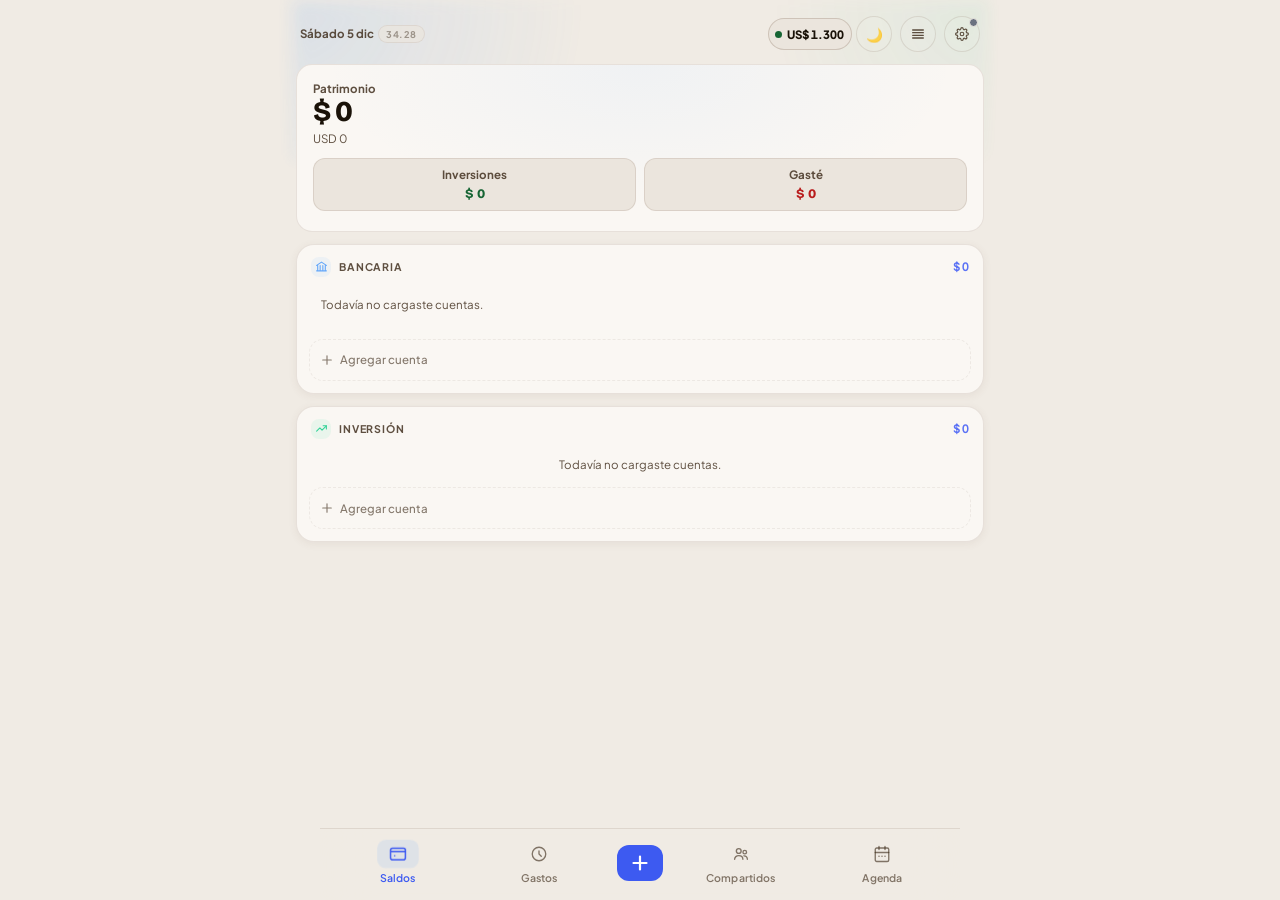
==== commit 759f9f1f: "Visual v34.29: botón primario con texto oscuro, eyebrow único, cifras tabulares, foco visible y tabl" ====
--- a/index.html
+++ b/index.html
@@ -22,6 +22,7 @@
   --border:rgba(148,180,230,.09);--border2:rgba(148,180,230,.18);
   --text:#e8eef8;--muted:rgba(170,195,228,.74);--dim:rgba(150,178,220,.58);--vdim:rgba(80,120,180,0.1);
   --blue:#60a5fa;--blue2:#93c5fd;--blue-dim:rgba(96,165,250,0.12);
+  --on-accent:#080c14; /* texto sobre un relleno de acento (botón primario, "+"): 7,2:1 o más */
   --gold:#f0b429;--gold2:#ffd166;--green:#34d399;--red:#f87171;--purple:#a78bfa;
   /* Urgencia sin ser error: el rojo queda para lo vencido o lo que se pasa. */
   --orange:#fb923c;
@@ -58,7 +59,7 @@
   --bg:#f0ebe4;--card:#faf7f3;--card2:#ebe5dd;--card3:#e2dbd2;
   --border:rgba(100,75,50,0.13);--border2:rgba(100,75,50,0.22);
   --text:#1a1208;--muted:rgba(60,42,25,.82);--dim:rgba(60,42,25,.62);--vdim:rgba(70,50,30,0.07);
-  --blue:#3d5af1;--blue2:#5b72f5;--blue-dim:rgba(61,90,241,0.1);
+  --blue:#3d5af1;--blue2:#5b72f5;--blue-dim:rgba(61,90,241,0.1);--on-accent:#fff;
   --gold:#b45309;--gold2:#d97706;--green:#166534;--red:#b91c1c;--purple:#6d28d9;
   --orange:#c2410c;
   --el-1:0 1px 2px rgba(100,75,50,.08);--el-2:0 6px 18px rgba(100,75,50,.10);--el-3:0 18px 44px rgba(100,75,50,.18);
@@ -423,7 +424,7 @@
 .phdr.saldos-phdr{position:relative}
 .tc-pop{position:absolute;top:44px;right:16px;z-index:30;width:min(260px,calc(100% - 32px));
   background:var(--card);border:1px solid var(--border2);border-radius:14px;padding:12px;
-  box-shadow:0 16px 40px rgba(2,6,23,.45)}
+  box-shadow:var(--el-3)}
 .tc-refresh{flex-shrink:0;min-width:44px;min-height:40px;border-radius:12px;border:1px solid var(--border2);
   background:var(--card2);color:var(--blue);font-size:1.05rem;line-height:1;cursor:pointer}
 
@@ -666,13 +667,13 @@
 .day-header{display:flex;align-items:baseline;justify-content:space-between;padding:0 6px 6px}
 /* v34: la fecha es un subtítulo (mayúsculas chicas, gris) y no un renglón con
    punto y línea propia: el agrupador es la superficie de abajo (.lgrp). */
-.day-label{font-size:var(--fs-xs);font-weight:700;color:var(--muted);display:flex;align-items:baseline;gap:6px;text-transform:uppercase;letter-spacing:.06em}
+.day-label{font-size:var(--fs-xs);font-weight:700;color:var(--muted);display:flex;align-items:baseline;gap:6px;text-transform:uppercase;letter-spacing:.08em}
 .day-dot{width:5px;height:5px;border-radius:50%;background:var(--blue);flex-shrink:0}
 .day-dot.today{background:var(--green)}
-.day-sublabel{font-size:var(--fs-xs);color:var(--dim);font-weight:500;text-transform:none;letter-spacing:0}
+.day-sublabel{font-size:var(--fs-xs);color:var(--dim);font-weight:600;text-transform:uppercase;letter-spacing:.06em}
 .day-dot{display:none}
-/* v34: rojo, pero apagado — el total del día no es una alarma. */
-.day-total{font-size:var(--fs-xs);font-weight:700;color:color-mix(in srgb,var(--red) 65%,var(--muted));font-variant-numeric:tabular-nums}
+/* v34.29: el total del día va en gris — es una suma, no una alarma. */
+.day-total{font-size:var(--fs-xs);font-weight:600;color:var(--muted);font-variant-numeric:tabular-nums}
 .day-total.neutral{color:var(--muted)}
 /* ── v34 · LISTA AGRUPADA ──
    Una sola superficie por día; las filas adentro no tienen borde ni fondo
@@ -692,8 +693,8 @@
 .rmore{width:40px;height:40px;flex-shrink:0;display:flex;align-items:center;justify-content:center;background:none;border:0;border-radius:10px;color:var(--dim);cursor:pointer;margin:-6px -4px -6px 0;padding:0;position:relative}
 .rmore:active,.rmore[aria-expanded="true"]{background:var(--vdim);color:var(--text)}
 .rmore svg{width:18px;height:18px}
-.rmenu{position:fixed;z-index:150;min-width:168px;background:var(--card3);border:1px solid var(--border2);border-radius:12px;padding:4px;box-shadow:0 12px 32px rgba(2,6,23,.45);animation:popIn .14s ease both}
-[data-theme="light"] .rmenu{background:#fffdfa;box-shadow:0 10px 28px rgba(100,75,50,.2)}
+.rmenu{position:fixed;z-index:150;min-width:168px;background:var(--card3);border:1px solid var(--border2);border-radius:12px;padding:4px;box-shadow:var(--el-3);animation:popIn .14s ease both}
+[data-theme="light"] .rmenu{background:#fffdfa}
 .rmenu[hidden]{display:none}
 .rmenu{max-width:calc(100vw - 16px)}
 .rmenu button{display:flex;align-items:center;gap:10px;width:100%;min-height:42px;padding:0 14px 0 12px;white-space:nowrap;background:none;border:0;border-radius:8px;color:var(--text);font-family:var(--font);font-size:var(--fs-sm);font-weight:600;text-align:left;cursor:pointer}
@@ -712,7 +713,8 @@
    más angosto que "8.888" y los montos bailaban de una fila a otra). */
 .gamt,.ag-amount,.ag-tile-val,.sec-sum,.sh-amt-wrap,.cat-amt,.cr-amt,.alr-amt,.liq-amt,.liq-tot-val,
 .bank-card-amount,.tl-row-amt,.sq-amt,.cmp-sum,.wr-mes-val,.wr-neto-val,.wr-pat-val,.wb-cat-amt,
-.tj-mini-val,.tj-kpi-val,.donut-val,.amtw,.proj-table td{font-variant-numeric:tabular-nums}
+.tj-mini-val,.tj-kpi-val,.donut-val,.amtw,.proj-table td,
+.sh-debt-val,.sh-sub,.gshare,.sh-cat-chip .u-strong,.sh-cat-total,.dl-amt,.amtm,.wr-libre-val{font-variant-numeric:tabular-nums}
 .gamt{font-size:var(--fs-sm);font-weight:700;color:var(--text);white-space:nowrap;flex-shrink:0}
 /* Compartidos en la lista de Gastos: el chip marca que lo es y con qué reparto,
    el renglón de abajo dice de quién salió la plata. El importe grande sigue
@@ -749,8 +751,7 @@
 :root{--install-h:0px}
 /* FAB */
 .nav-add{flex:0 0 58px;display:flex;align-items:center;justify-content:center;background:none;border:0;padding:0;cursor:pointer;-webkit-tap-highlight-color:transparent}
-.nav-add-in{width:46px;height:36px;border-radius:12px;background:var(--blue);color:#080c14;display:flex;align-items:center;justify-content:center;position:relative;overflow:hidden;transition:transform .15s}
-[data-theme="light"] .nav-add-in{color:#fff}
+.nav-add-in{width:46px;height:36px;border-radius:12px;background:var(--blue);color:var(--on-accent);display:flex;align-items:center;justify-content:center;position:relative;overflow:hidden;transition:transform .15s}
 .nav-add:active .nav-add-in{transform:scale(.92)}
 .fab-r{position:absolute;border-radius:50%;background:rgba(255,255,255,.35);
   animation:ripple .4s ease-out forwards;pointer-events:none;width:12px;height:12px;margin:-8px}
@@ -804,7 +805,7 @@
 .proj-table tr.sec-ing td:first-child{background:#070c14!important}
 .proj-table tr.sec-gas td:first-child{background:#080b13!important}
 .proj-table tr.data-r td{padding:0;border-bottom:1px solid rgba(96,165,250,0.04)}
-.proj-table tr.data-r td:first-child{position:-webkit-sticky;position:sticky;left:0;z-index:2;background:#0d1220;box-shadow:2px 0 6px rgba(0,0,0,0.35)}
+.proj-table tr.data-r td:first-child{position:-webkit-sticky;position:sticky;left:0;z-index:2;background:#0d1220;box-shadow:1px 0 0 var(--border)}
 .proj-table tr.data-r:hover td:first-child{background:#111828}
 .tnc{display:flex;align-items:center;justify-content:space-between;gap:4px;padding:8px 4px 8px 6px}
 .tn{font-weight:500;color:var(--text);font-size:var(--fs-sm);flex:1;min-width:0;display:flex;align-items:center;justify-content:flex-start;gap:4px;text-align:left}
@@ -831,16 +832,16 @@
 .tainp:focus{background:rgba(96,165,250,0.05)}
 .tainp::placeholder{color:var(--vdim);font-size:var(--fs-sm)}
 .proj-table tr.tot-r td{padding:8px 8px;font-weight:700;font-size:var(--fs-sm);border-top:1px solid var(--border);text-align:center}
-.proj-table tr.tot-r td:first-child{text-align:left;padding:8px 12px;position:-webkit-sticky;position:sticky;left:0;z-index:1;box-shadow:2px 0 6px rgba(0,0,0,0.35)}
+.proj-table tr.tot-r td:first-child{text-align:left;padding:8px 12px;position:-webkit-sticky;position:sticky;left:0;z-index:1;box-shadow:1px 0 0 var(--border)}
 .proj-table tr.neto-r td{padding:10px 4px;font-family:var(--display);font-size:var(--fs-base);font-weight:800;text-align:center;border-top:2px solid rgba(96,165,250,0.15);white-space:nowrap}
-.proj-table tr.neto-r td:first-child{text-align:left;padding:12px 12px;position:-webkit-sticky;position:sticky;left:0;z-index:1;border-top:2px solid rgba(96,165,250,0.15);box-shadow:2px 0 6px rgba(0,0,0,0.35)}
+.proj-table tr.neto-r td:first-child{text-align:left;padding:12px 12px;position:-webkit-sticky;position:sticky;left:0;z-index:1;border-top:2px solid rgba(96,165,250,0.15);box-shadow:1px 0 0 var(--border)}
 tr.sec-ing td{color:rgba(96,165,250,0.6);background:rgba(96,165,250,0.025)}tr.sec-ing td:first-child{background:#090d15;position:-webkit-sticky;position:sticky;left:0;z-index:2}
 tr.sec-gas td{color:rgba(248,113,113,0.5);background:rgba(248,113,113,0.02)}tr.sec-gas td:first-child{background:#090c14;position:-webkit-sticky;position:sticky;left:0;z-index:2}
-tr.tot-ing td{background:rgba(96,165,250,0.11);color:var(--blue);font-weight:700}tr.tot-ing td:first-child{background:#0c1120;position:-webkit-sticky;position:sticky;left:0;z-index:2;box-shadow:2px 0 6px rgba(0,0,0,0.35)}
-tr.tot-gas td{background:rgba(248,113,113,0.11);color:var(--red);font-weight:700}tr.tot-gas td:first-child{background:#150e18;position:-webkit-sticky;position:sticky;left:0;z-index:2;box-shadow:2px 0 6px rgba(0,0,0,0.35)}
-tr.neto-r.pos td{background:rgba(52,211,153,0.14);color:var(--green)}tr.neto-r.pos td:first-child{background:#0a1812;position:-webkit-sticky;position:sticky;left:0;z-index:2;color:var(--green);box-shadow:2px 0 6px rgba(0,0,0,0.35)}
-tr.neto-r.neg td{background:rgba(248,113,113,0.14);color:var(--red)}tr.neto-r.neg td:first-child{background:#1a0e0e;position:-webkit-sticky;position:sticky;left:0;z-index:2;color:var(--red);box-shadow:2px 0 6px rgba(0,0,0,0.35)}
-tr.neto-r.zer td:first-child{background:#111828;position:-webkit-sticky;position:sticky;left:0;z-index:2;box-shadow:2px 0 6px rgba(0,0,0,0.35)}
+tr.tot-ing td{background:rgba(96,165,250,0.11);color:var(--blue);font-weight:700}tr.tot-ing td:first-child{background:#0c1120;position:-webkit-sticky;position:sticky;left:0;z-index:2;box-shadow:1px 0 0 var(--border)}
+tr.tot-gas td{background:rgba(248,113,113,0.11);color:var(--red);font-weight:700}tr.tot-gas td:first-child{background:#150e18;position:-webkit-sticky;position:sticky;left:0;z-index:2;box-shadow:1px 0 0 var(--border)}
+tr.neto-r.pos td{background:rgba(52,211,153,0.14);color:var(--green)}tr.neto-r.pos td:first-child{background:#0a1812;position:-webkit-sticky;position:sticky;left:0;z-index:2;color:var(--green);box-shadow:1px 0 0 var(--border)}
+tr.neto-r.neg td{background:rgba(248,113,113,0.14);color:var(--red)}tr.neto-r.neg td:first-child{background:#1a0e0e;position:-webkit-sticky;position:sticky;left:0;z-index:2;color:var(--red);box-shadow:1px 0 0 var(--border)}
+tr.neto-r.zer td:first-child{background:#111828;position:-webkit-sticky;position:sticky;left:0;z-index:2;box-shadow:1px 0 0 var(--border)}
 .sep-r td{padding:0;height:0;background:transparent!important}
 /* Saldo bancos, arriba de Ingresos: el punto de partida de cada mes. */
 .proj-table tr.saldo-r td{background:rgba(96,165,250,0.08)}
@@ -848,7 +849,7 @@
 [data-theme="light"] .proj-table tr.saldo-r td:first-child{background:#e6e4ee!important}
 /* Resultado del mes (saldo bancos + lo que falta cobrar − lo que falta pagar), arriba del Neto. */
 .proj-table tr.res-r td{padding:8px 8px;font-weight:700;font-size:var(--fs-sm);text-align:center;border-top:1px solid var(--border);white-space:nowrap}
-.proj-table tr.res-r td:first-child{text-align:left;padding:8px 12px;color:var(--muted);position:-webkit-sticky;position:sticky;left:0;z-index:2;background:#0d1220;box-shadow:2px 0 6px rgba(0,0,0,0.35)}
+.proj-table tr.res-r td:first-child{text-align:left;padding:8px 12px;color:var(--muted);position:-webkit-sticky;position:sticky;left:0;z-index:2;background:#0d1220;box-shadow:1px 0 0 var(--border)}
 [data-theme="light"] .proj-table tr.res-r td:first-child{background:#faf7f3}
 .pabtn-ing{flex:1;background:#1a2e1a;border:1px solid rgba(52,211,153,0.3);border-radius:12px;
   color:#34d399;font-size:var(--fs-sm);font-weight:700;
@@ -1153,12 +1154,12 @@
 /* Con el teclado abierto, el footer se mueve dentro del área scrolleable: deja de
    estar fijo (libera alto para los inputs) y aparece al scrollear hasta el final. */
 .mactions.mactions-kb{margin:8px -16px 0;padding-bottom:16px}
-.btnp,.btn-primary{flex:1;background:var(--blue);border:none;border-radius:12px;color:#fff;
+.btnp,.btn-primary{flex:1;background:var(--blue);border:none;border-radius:12px;color:var(--on-accent);
   font-size:var(--fs-base);font-weight:800;padding:12px;cursor:pointer;transition:all .15s;min-height:48px}
 .btnp:active,.btn-primary:active{transform:scale(.98);filter:brightness(1.1)}
 .btn-cancel.btn-del-pie{color:var(--red);border-color:rgba(248,113,113,.3)}
-.btnc,.btn-cancel{background:var(--card2);border:1px solid var(--border);border-radius:12px;
-  color:var(--muted);font-size:var(--fs-base);font-weight:600;padding:12px 16px;cursor:pointer;min-height:48px;transition:background .12s}
+.btnc,.btn-cancel{background:var(--card2);border:1px solid var(--border2);border-radius:12px;
+  color:var(--text);font-size:var(--fs-base);font-weight:600;padding:12px 16px;cursor:pointer;min-height:48px;transition:background .12s}
 .btnc:active,.btn-cancel:active{background:var(--card3)}
 .budget-tab-row{display:flex;gap:8px;margin-bottom:12px}
 .budget-tab{flex:1;background:var(--card2);border:1px solid var(--border);border-radius:12px;padding:10px 12px;
@@ -1198,7 +1199,7 @@
 .install-banner{position:fixed;bottom:calc(80px + var(--safe-b) + var(--kb-height,0px));left:50%;
   transform:translateX(-50%) translateY(20px);z-index:95;width:calc(100% - 28px);max-width:400px;
   background:var(--card2);border:1px solid var(--border2);border-radius:14px;padding:9px 10px 9px 14px;
-  box-shadow:0 8px 32px rgba(0,0,0,0.5);display:flex;align-items:center;gap:10px;
+  box-shadow:var(--el-3);display:flex;align-items:center;gap:10px;
   opacity:0;pointer-events:none;transition:all .35s cubic-bezier(.34,1.3,.64,1)}
 .install-banner.show{opacity:1;pointer-events:all;transform:translateX(-50%) translateY(0)}
 /* top:16px a secas quedaba abajo de la hora y el notch en el iPhone con la app
@@ -1208,7 +1209,7 @@
   background:var(--card2);
   border:1px solid rgba(52,211,153,.4);border-radius:16px;padding:12px 14px;
   display:flex;align-items:center;gap:12px;
-  box-shadow:0 8px 32px rgba(0,0,0,.45),0 0 0 1px rgba(52,211,153,.12);
+  box-shadow:var(--el-3),0 0 0 1px rgba(52,211,153,.12);
   opacity:0;pointer-events:none;transition:transform .4s cubic-bezier(.34,1.3,.64,1),opacity .3s ease}
 .update-banner.show{opacity:1;pointer-events:all;transform:translateX(-50%) translateY(0)}
 .update-banner-ico{width:40px;height:40px;border-radius:10px;background:linear-gradient(135deg,rgba(52,211,153,.22),rgba(16,185,129,.14));border:1px solid rgba(52,211,153,.3);display:flex;align-items:center;justify-content:center;font-size:20px;flex-shrink:0}
@@ -2067,7 +2068,7 @@
 .fila-entra{animation:filaEntra .34s var(--ease-out) both;animation-delay:calc(var(--i,0)*30ms)}
 @keyframes filaEntra{from{opacity:0;transform:translateY(8px)}to{opacity:1;transform:none}}
 /* 8.7 · Al guardar un gasto, el botón se vuelve un tilde que se dibuja. */
-.tilde-ok{position:fixed;z-index:3300;pointer-events:none;border-radius:14px;background:var(--blue);color:#fff;display:grid;place-items:center;
+.tilde-ok{position:fixed;z-index:3300;pointer-events:none;border-radius:14px;background:var(--blue);color:var(--on-accent);display:grid;place-items:center;
   transition:left .35s var(--ease-spring),width .35s var(--ease-spring),border-radius .35s var(--ease-spring),background-color .25s;
   animation:tildeFuera .25s .75s ease forwards}
 .tilde-ok.on{border-radius:999px;background:var(--green)}
@@ -2169,6 +2170,16 @@
 .proj-wrap{padding-right:32px}
 .proj-wrap::after{right:32px;border-radius:0}
 .proj-nav-r{right:1px}
+/* v34.29 · Un solo "eyebrow" para las etiquetas de sección (antes cada una tenía su
+   tamaño, su tracking y su color), foco visible con teclado y tabla del Plan más calma.
+   Los rótulos de campo y de cifra (.flbl, .wr-pat-lbl, .tj-kpi-label…) siguen como estaban. */
+.sec-title,.gsec-lbl,.tl-group-lbl,.ag-sec-lbl,.tj-sec-label,.tj-det-label,.sec-lbl-m,.funds-title,.cat-toggle-lbl,.wr-venc-lbl,.proj-table thead th{
+  font-size:.66rem;font-weight:700;letter-spacing:.08em;text-transform:uppercase;color:var(--muted)}
+.sec-lbl-m{color:var(--blue)}
+.proj-table thead th.col-cur{color:var(--text)}
+/* Plan: los gastos en un rojo apagado (no ~20 cifras saturadas); lo atrasado sigue en rojo, con su aviso. */
+.proj-table td.amc input[style*="--red"]:not([title^="Incluye"]){color:color-mix(in srgb,var(--red) 72%,var(--text))!important;font-weight:600}
+:where(button,[role="button"],a,select,summary,[tabindex]):focus-visible{outline:2px solid var(--blue);outline-offset:2px}
 </style>
 </head>
 <body>
@@ -2490,7 +2501,7 @@
     </div><!-- /modal-body -->
     <div class="mactions">
       <button class="btnc" onclick="closeOv('ov-edit-gasto')">Cancelar</button>
-      <button class="btnp" onclick="doSaveEditGasto()" style="background:var(--blue)">Guardar cambios</button>
+      <button class="btnp" onclick="doSaveEditGasto()">Guardar cambios</button>
     </div>
   </div>
 </div>
@@ -15117,7 +15128,7 @@
     </div>
     <div class="mactions">
       <button class="btn-cancel" onclick="closeOv('ov-set-budget')">Cancelar</button>
-      <button class="btn-primary" onclick="saveWeeklyBudget()" style="background:var(--blue);color:#fff">Guardar</button>
+      <button class="btn-primary" onclick="saveWeeklyBudget()">Guardar</button>
     </div>
   </div>
 </div>
@@ -15152,7 +15163,7 @@
     </div>
     <div class="mactions">
       <button class="btnc" onclick="closeOv('ov-fund')">Cancelar</button>
-      <button class="btnp" id="fund-save-btn" onclick="saveFund()" style="background:var(--blue);color:#fff">Guardar</button>
+      <button class="btnp" id="fund-save-btn" onclick="saveFund()">Guardar</button>
     </div>
   </div>
 </div>
@@ -15173,7 +15184,7 @@
     </div>
     <div class="mactions">
       <button class="btnc" onclick="closeOv('ov-fund-adjust')">Cancelar</button>
-      <button class="btnp" onclick="applyFundAdjustment()" style="background:var(--green);color:#fff">Aplicar</button>
+      <button class="btnp" onclick="applyFundAdjustment()" style="background:var(--green)">Aplicar</button>
     </div>
   </div>
 </div>
@@ -15206,7 +15217,7 @@
     <div id="sp-preview" style="background:var(--card2);border-radius:10px;padding:10px 12px;font-size:var(--fs-sm);color:var(--muted);margin-bottom:4px;line-height:1.6"></div>
     <div class="mactions">
       <button class="btnc" onclick="closeOv('ov-shared-payment')">Cancelar</button>
-      <button class="btnp" id="sp-save-btn" onclick="doSaveSharedPayment()" style="background:var(--green);color:#fff">✓ Registrar</button>
+      <button class="btnp" id="sp-save-btn" onclick="doSaveSharedPayment()" style="background:var(--green)">✓ Registrar</button>
     </div>
   </div>
 </div>
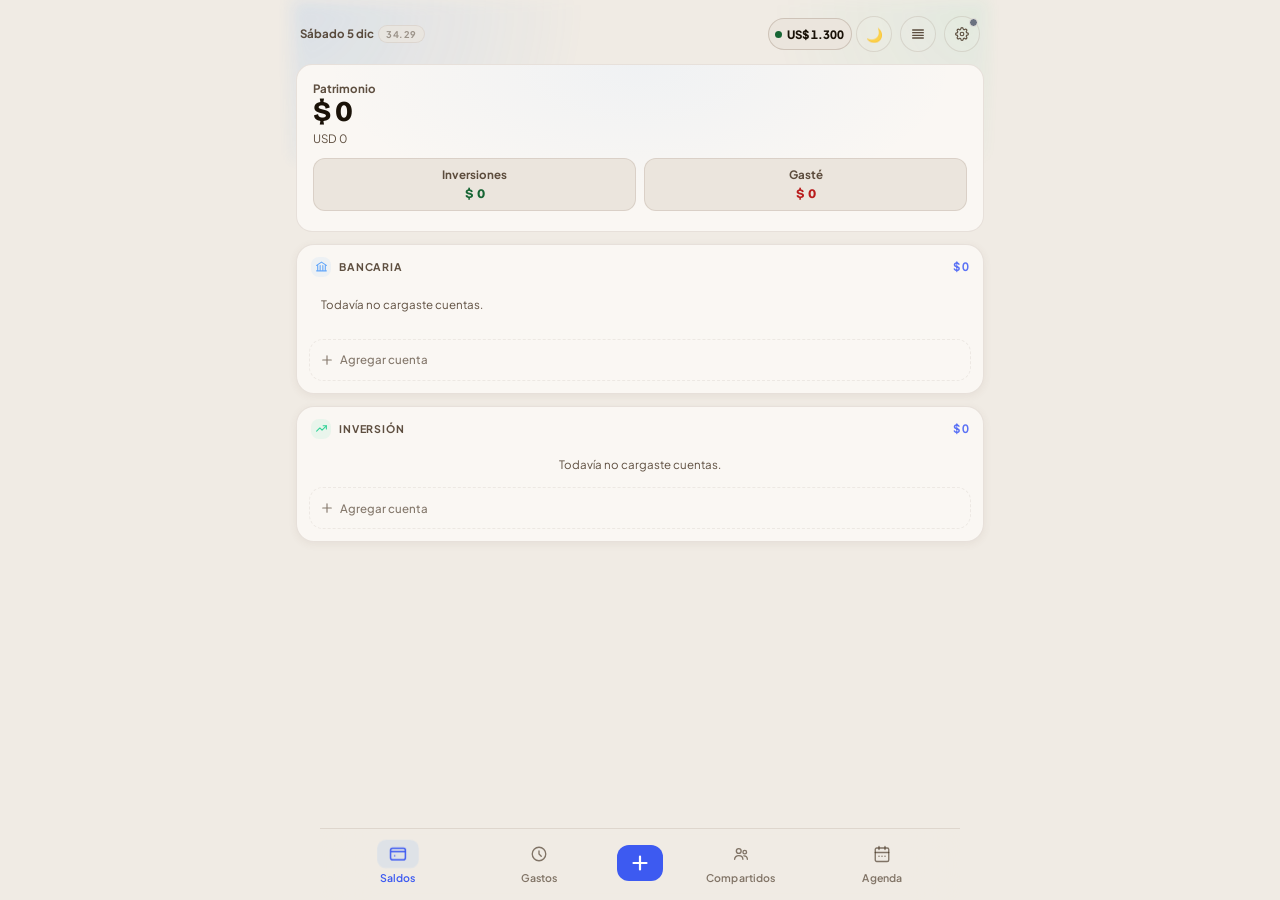
==== commit 1e735241: "v34.29: lo aprobado del preview (botones, tipografía, foco, Plan, cuotas, se repite, otro mes, aviso" ====
--- a/index.html
+++ b/index.html
@@ -1306,7 +1306,7 @@
 .toast-warning #toast-ico{background:rgba(240,180,41,.14);color:var(--gold)}
 .toast-error #toast-ico{background:rgba(248,113,113,.14);color:var(--red)}
 .toast-info #toast-ico{background:rgba(96,165,250,.14);color:var(--blue2)}
-.toast-undo{background:none;border:none;color:var(--blue);
+.toast-undo,.toast-ver{background:none;border:none;color:var(--blue);
   font-size:var(--fs-sm);font-weight:800;cursor:pointer;padding:0;flex-shrink:0}
 
 /* ── VOICE ── */
@@ -1660,6 +1660,21 @@
 .sync-action-btn:active{background:var(--card3)}
 .sync-section-lbl{font-size:var(--fs-xs);font-weight:700;text-transform:uppercase;letter-spacing:.08em;color:var(--muted);margin-bottom:4px}
 .sync-divider{height:1px;background:var(--border);margin:4px 0}
+/* Ajustes › Avanzado: lo técnico (ID y clave, servidor de avisos, clave de
+   Anthropic) plegado, para que lo primero que se ve sea lo que se entiende. */
+.sync-adv{background:var(--card2);border:1px solid var(--border2);border-radius:14px}
+.sync-adv>summary{display:flex;align-items:center;justify-content:space-between;gap:12px;min-height:56px;padding:8px 14px;cursor:pointer;list-style:none}
+.sync-adv>summary::-webkit-details-marker{display:none}
+.sync-adv>summary::after{content:'›';font-size:1.3rem;color:var(--muted);transition:transform .2s}
+.sync-adv[open]>summary::after{transform:rotate(90deg)}
+.sync-adv-t{font-size:var(--fs-base);font-weight:700;color:var(--text)}
+.sync-adv-s{font-size:var(--fs-sm);color:var(--muted);line-height:1.4}
+.sync-adv-body{display:flex;flex-direction:column;gap:14px;padding:2px 14px 16px}
+/* Compartidos vacío: qué es y cómo empezar */
+.sh-vacio{background:var(--card2);border:1px solid var(--border2);border-radius:14px;padding:22px 18px;text-align:center;display:flex;flex-direction:column;gap:10px}
+.sh-vacio-t{font-size:var(--fs-md);font-weight:800;color:var(--text)}
+.sh-vacio-s{font-size:var(--fs-sm);color:var(--muted);line-height:1.5;margin-bottom:6px}
+.sh-vacio-s b{color:var(--text)}
 
 /* Premium system pass */
 .page{animation:pageFade .28s ease both}
@@ -2180,6 +2195,15 @@
 /* Plan: los gastos en un rojo apagado (no ~20 cifras saturadas); lo atrasado sigue en rojo, con su aviso. */
 .proj-table td.amc input[style*="--red"]:not([title^="Incluye"]){color:color-mix(in srgb,var(--red) 72%,var(--text))!important;font-weight:600}
 :where(button,[role="button"],a,select,summary,[tabindex]):focus-visible{outline:2px solid var(--blue);outline-offset:2px}
+/* C15 (v34.29): un solo acento por persona, no por sección: azul en el teléfono de Fede, violeta en el de Mile.
+   Cambia lo que es "de la app" (barra, botones primarios); el violeta de lo compartido (deudas, "Mile pagó") sigue igual. */
+:root{--accent:var(--blue);--accent-bg:rgba(96,165,250,.12)}
+:root[data-persona="mile"]{--accent:var(--purple);--accent-bg:rgba(167,139,250,.12)}
+#nav-saldos.on,#nav-gastos.on,#nav-compartidos.on,#nav-agenda.on{color:var(--accent)}
+#nav-saldos.on .ni,#nav-gastos.on .ni,#nav-compartidos.on .ni,#nav-agenda.on .ni{background:var(--accent-bg)}
+.nav-add-in,.btnp,.btn-primary,.btnp.btnp-purple{background:var(--accent)}
+.sec-lbl-m{color:var(--accent)}
+:where(button,[role="button"],a,select,summary,[tabindex]):focus-visible{outline-color:var(--accent)}
 </style>
 </head>
 <body>
@@ -2603,6 +2627,12 @@
         </div>
       </div>
     </div>
+    <!-- SE REPITE TODOS LOS MESES: además del gasto de hoy deja la suscripción en Agenda (arranca el mes que viene) -->
+    <div id="g-rep-section" style="margin-bottom:12px">
+      <button type="button" id="g-rep-toggle" onclick="toggleRepiteGasto()" aria-pressed="false" class="share-toggle" style="width:100%">
+        <span id="g-rep-ico">○</span> <span id="g-rep-lbl">Se repite todos los meses</span>
+      </button>
+    </div>
     </div><!-- /modal-body -->
     <div class="mactions">
       <button class="btnc" onclick="closeOv('ov-gasto')">Cancelar</button>
@@ -3107,7 +3137,7 @@
 // ═══ CONSTANTES ══════════════════════════════════════════════
 // Única fuente de la versión: sw.js la toma del ?v= con el que se registra el
 // worker, así que no hay ningún sufijo que sincronizar a mano acá.
-const APP_VERSION='34.28';
+const APP_VERSION='34.29';
 document.title='Finanzas';
 // Pintar el badge de versión de una vez, así no queda el "—" hasta que termine de cargar
 document.getElementById('ver-badge-top')&&(document.getElementById('ver-badge-top').textContent=APP_VERSION);
@@ -4130,7 +4160,7 @@
   if(_budgetTab==='weekly') window.AppRender?.request?.('budget-weekly') ?? renderPresupuesto();
   else window.AppRender?.request?.('budget-funds') ?? renderFunds();
 }
-function showExpenseSavedFeedback(amount,desc,includeWeekly,cat,extraBudgetId){
+function showExpenseSavedFeedback(amount,desc,includeWeekly,cat,extraBudgetId,mes,anio,repite){
   // Antes decía "Super guardado." (el nombre de la categoría, como si fuera el
   // gasto). Ahora nombra lo que se cargó y en qué categoría quedó, así se nota
   // si Enter guardó con otra que la sugerida: "Coto · Super · $ 48.900 guardado".
@@ -4142,7 +4172,8 @@
     if(extraBudgetId){const f=funds.find(x=>x.id===extraBudgetId);if(f)destTxt=` → ${f.name}`;}
     else if(includeWeekly) destTxt=' → presupuesto semanal';
   }
-  showToast(`${catLabel} guardado${destTxt}.`,'success');
+  // Con fecha de otro mes que el que se está viendo, el aviso dice dónde quedó y ofrece "Ver".
+  showToastMes(`${catLabel} guardado${mes==null?'':enMesLbl(mes,anio)}${destTxt}${repite?' · se repite en Agenda':''}.`,mes,anio,null,'success');
 }
 function normalizeTextLite(str){
   return String(str||'').normalize('NFD').replace(/[\u0300-\u036f]/g,'').toLowerCase();
@@ -4818,6 +4849,8 @@
 function updCuotaFields(){
   const show=gCat==='tarjeta';
   $('cuota-fields').classList.toggle('hidden',!show);
+  // Las compras en cuotas ya tienen su propia fila en Agenda: no se repiten por mes.
+  $('g-rep-section')?.classList.toggle('hidden',show);
   // Con Tarjeta el monto se toma como el de CADA cuota: decirlo en la etiqueta,
   // porque quien compra algo en 12 cuotas suele escribir el total.
   const lbl=$('gamt-lbl');if(lbl) lbl.textContent=show?'Monto de cada cuota':'Monto';
@@ -5833,7 +5866,9 @@
   if(_eraCuota||_undoHuerfana){refreshAgendaViews();refreshPlanViews();}
   logAction('edit_expense',{desc,amount:amt,cat:_egCat,date:dateVal,budget:budgetDest});
   // Undo: alcanza con revertir el gasto — lo gastado del fondo se recalcula solo.
-  showToast(`Gasto actualizado.`,()=>{
+  // Si se le cambió la fecha a otro mes que el que se está viendo, el aviso lo dice y ofrece "Ver".
+  const _mesEd=dateVal&&dateVal!==o.date&&enMesLbl(g.month,g.year)?g.month:null;
+  showToastMes(`Gasto actualizado${_mesEd==null?'':enMesLbl(g.month,g.year).replace(' en ',' · ahora en ')}.`,_mesEd,g.year,()=>{
     // Si el gasto era compartido antes o después de editarlo, el bin se entera
     // del deshacer. Object.assign no saca un `shared` que snap no tenía: un
     // gasto recién marcado como compartido seguía compartido y la pareja lo debía.
@@ -6097,6 +6132,7 @@
   $('cat-auto-hint').innerHTML='';
   renderCustomCatChips('gcats','pickGCat');
   syncC('gcats',gCat);updCuotaFields();
+  _gRep=false;pintarRepiteGasto();
   // Reset compartido
   _gShared=false;_gPaidBy=getMyName();_gSplitPct=50;_gSoloWho=null;
   const stog=$('g-shared-toggle');
@@ -6178,6 +6214,7 @@
 // debajo de la fila: adentro quedaba al costado del campo.
 function showFieldErr(el,msg){
   if(!el) return;
+  const _det=el.closest('details'); if(_det&&!_det.open) _det.open=true; // campo dentro de un plegable (Ajustes › Avanzado)
   const cs=getComputedStyle(el.parentNode);
   const ancla=/flex/.test(cs.display)&&!/column/.test(cs.flexDirection)?el.parentNode:el;
   el.classList.add('field-error');el.setAttribute('aria-invalid','true');
@@ -6301,7 +6338,9 @@
   _recentAddsAnotar(desc,amt);
   // El gasto queda imputado al fondo con extraBudgetId; lo gastado sale de ahí.
   upsertCategoryRule(desc,gCat);
+  const _repite=_gRep&&!isCuota&&suscripcionDeGasto(desc,amt,gastoDate,_gShared?{active:true,paidBy:_gPaidBy,splitPct:_gSplitPct}:null);
   save();
+  if(_repite) scheduleNotifications();
   logAction('add_expense',{desc,amount:amt,cat:gCat,weekly:inclWeekly,extraBudgetId,date:dateVal});
   animateGastoSave(amt,CATS[gCat]?.color||'var(--red)');
   // Si es compartido → sync inmediato + push al bin compartido + notificar
@@ -6321,9 +6360,9 @@
   closeOv('ov-gasto');
   refreshGastosViews();
   refreshBudgetViews();
-  if(isCuota){ refreshAgendaViews(); if(planIsVisible()) renderProj(); }
+  if(isCuota||_repite){ refreshAgendaViews(); if(planIsVisible()) renderProj(); }
   if(_gShared) scheduleRender(renderCompartidos,"compartidos");
-  showExpenseSavedFeedback(amt,desc,inclWeekly,gCat,extraBudgetId);
+  showExpenseSavedFeedback(amt,desc,inclWeekly,gCat,extraBudgetId,gastoMonth,gastoYear,_repite);
   // Con el primer gasto cargado ya usó la app: el aviso de instalar se va y no vuelve.
   if($('install-banner')?.classList.contains('show')) dismissInstall();
 }
@@ -6895,7 +6934,7 @@
     cont.appendChild(ch);
   });
   const saveBtn=$('ep-save-btn');
-  saveBtn.style.background=isIng?'var(--green)':'var(--purple)';
+  saveBtn.style.background=isIng?'var(--green)':'var(--accent)';
   saveBtn.style.color=isIng?'#080c14':'#fff';
   $('ov-edit-proj').classList.add('open');
   // Editar no abre el teclado solo (v34.25): muchas veces se entra a cambiar la
@@ -7003,7 +7042,7 @@
   // Botón color según tipo
   const saveBtn=$('pr-save-btn');
   if(cat==='ingreso'){saveBtn.style.background='var(--green)';saveBtn.style.color='#080c14';}
-  else{saveBtn.style.background='var(--purple)';saveBtn.style.color='#fff';}
+  else{saveBtn.style.background='var(--accent)';saveBtn.style.color='var(--on-accent)';}
   document.querySelectorAll('#pr-cadence .chip').forEach(ch=>ch.classList.toggle('on',ch.dataset.v==='1'));
   buildMChips('pr-desde',prDesde2,v=>{prDesde2=v;});
   _prHastaManual=false;
@@ -7642,6 +7681,8 @@
   const pend=cuotaPend(cq),n=pend[pend.length-1];
   return n?new Date(cuotaVence(cq,n)+'T12:00:00').toLocaleDateString('es-AR',{month:'long',year:'numeric'}):'';
 }
+// "faltan 9 cuotas" / "falta 1 cuota": lo mismo en Tarjetas y en la lista de la Agenda.
+function cuotasFaltanLbl(n){return n===1?'falta 1 cuota':`faltan ${n} cuotas`;}
 function cuotaVence(cq,n){return addMonthsClamp(cuotaBaseDue(cq),n-(parseInt(cq.paid)||0)-1,cq.dueDay);}
 function cuotaAtrasadas(cq){
   const nowK=pkNow();
@@ -7928,7 +7969,7 @@
       nextDue=new Date(now.getFullYear(),now.getMonth()+1,0);
     }
     const dk=dateKey(nextDue.getFullYear(),nextDue.getMonth(),nextDue.getDate());
-    items.push({type:'cuota',id:cq.id,name:cq.name,amount:cq.fee,days:daysUntil(dk),date:dk,dueDay:cq.dueDay,period:'mensual',cuotasLeft:pending,detail:`cuota ${cq.paid+1} de ${cq.total} · termina ${endStr}`,payFn:'markCuotaPaid'});
+    items.push({type:'cuota',id:cq.id,name:cq.name,amount:cq.fee,days:daysUntil(dk),date:dk,dueDay:cq.dueDay,period:'mensual',cuotasLeft:pending,detail:`cuota ${cq.paid+1} de ${cq.total} · ${cuotasFaltanLbl(cuotaPend(cq).length)} · termina ${endStr}`,payFn:'markCuotaPaid'});
   });
   items.sort((a,b)=>a.days-b.days);
   return items;
@@ -7958,7 +7999,7 @@
       const dt=cuotaVence(cq,n);
       const esAtr=atr.includes(n);
       rows.push({type:'cuota',id:cq.id,name:cq.name,amount:cq.fee,days:daysUntil(dt),date:dt,period:'mensual',cuotasLeft:pend.length,
-        detail:esAtr?`cuota ${n} de ${cq.total} · adeudada`:`cuota ${n} de ${cq.total} · termina ${endStr}`,payFn:'markCuotaPaid',occ:n,atrasada:esAtr});
+        detail:esAtr?`cuota ${n} de ${cq.total} · adeudada`:`cuota ${n} de ${cq.total} · ${cuotasFaltanLbl(pend.length)} · termina ${endStr}`,payFn:'markCuotaPaid',occ:n,atrasada:esAtr});
     });
   });
   rows.sort((a,b)=>a.days-b.days);
@@ -9229,7 +9270,13 @@
   applyTheme(next);
 }
 
+function applyPersona(){
+  // Acento por persona (C15): el nombre elegido en "Soy", 'fede' por defecto.
+  let n='fede';try{n=localStorage.getItem('fin_my_name')==='mile'?'mile':'fede';}catch(e){}
+  document.documentElement.setAttribute('data-persona',n);
+}
 function applyTheme(forzar){
+  applyPersona();
   const theme=forzar||localStorage.getItem('fin_theme')||'dark';
   if(theme==='light'){
     document.documentElement.setAttribute('data-theme','light');
@@ -9272,6 +9319,10 @@
 
 let _compact=(localStorage.getItem('fin_compact')==='true');
 let _toastTimer=null,_undoFn=null;
+// Avisos (v34.29): los que llegan con un "Deshacer" a la vista esperan en _toastQ;
+// las bajas anteriores del mismo encadenado quedan en _undoPrev (cada "Deshacer"
+// repone una y deja a la vista el de la anterior); _toastVer es la segunda acción.
+let _toastQ=[],_undoPrev=[],_toastType='info',_toastVer=null,_toastVerPend=null;
 const FUNDS_KEY='fin_funds';
 const FUND_COLORS={
   blue:{bg:'rgba(96,165,250,.15)',border:'rgba(96,165,250,.4)',val:'#60a5fa',done:'var(--blue)'},
@@ -9666,20 +9717,39 @@
 // ═══ TOAST / UNDO ════════════════════════════════════════════
 function showToast(msg,undoFn,type='info',ms=4500){
   const bar=$('toast-bar');
-  const m=$('toast-msg');
-  const u=document.querySelector('.toast-undo');
-  const ico=$('toast-ico');
+  const ver=_toastVerPend;_toastVerPend=null;
   if(!bar) return;
   if(typeof undoFn==='string'){
     // showToast(msg,'warning',6000): el tipo viene segundo y la duración tercera.
     if(['success','warning','error','info'].includes(undoFn)){if(typeof type==='number')ms=type;type=undoFn;undoFn=null;}
     else if(undoFn==='undo'){undoFn=null;}
   }
+  if(typeof type!=='string') type='info';
+  if(_undoFn&&bar.classList.contains('show')){
+    // Hay un "Deshacer" a la vista. Un aviso sin acción (p. ej. de sincronización) no lo
+    // pisa: espera su turno. Otra baja lo reemplaza, pero el anterior sigue deshaciéndose.
+    if(!undoFn){
+      if(_toastQ.length<5&&!_toastQ.some(q=>q.msg===msg&&q.type===type)) _toastQ.push({msg,type,ms,ver});
+      return;
+    }
+    _undoPrev.push({msg:$('toast-msg').textContent,fn:_undoFn,type:_toastType,ver:_toastVer});
+    if(_undoPrev.length>10) _undoPrev.shift();
+  }
+  _toastPoner(msg,undoFn,type,ms,ver);
+}
+function _toastPoner(msg,undoFn,type,ms,ver){
+  const bar=$('toast-bar');
+  const m=$('toast-msg');
+  const u=document.querySelector('.toast-undo');
+  const v=$('toast-ver');
+  const ico=$('toast-ico');
   // El toast sale encima de la fila: con el menú ⋯ abierto lo tapaba.
   closeRowMenus();
   m.textContent=msg;
   u.style.display=undoFn?'':'none';
   _undoFn=undoFn||null;
+  _toastType=type;_toastVer=ver||null;
+  if(v) v.style.display=_toastVer?'':'none';
   bar.classList.remove('toast-success','toast-warning','toast-error','toast-info');
   bar.classList.add('toast-'+type);
   if(ico){
@@ -9693,18 +9763,45 @@
   }
   bar.classList.add('show');
   clearTimeout(_toastTimer);
-  if(typeof type!=='string') type='info';
-  _toastTimer=setTimeout(()=>{bar.classList.remove('show');_undoFn=null;},Number(ms)>0?Number(ms):4500);
-}
-// Un aviso de sincronización en segundo plano no pisa un "Deshacer" que todavía se está mostrando:
-// espera a que termine y recién ahí aparece.
-function avisoSegundoPlano(msg,type,ms){
-  if(_undoFn&&$('toast-bar')?.classList.contains('show')){setTimeout(()=>avisoSegundoPlano(msg,type,ms),1200);return;}
-  showToast(msg,type,ms);
+  _toastTimer=setTimeout(_toastFin,Number(ms)>0?Number(ms):4500);
+}
+// Terminó el aviso (se acabó el tiempo o se tocó): se va, se olvidan las bajas que
+// ya no se pueden deshacer y sale el próximo aviso que esperaba.
+function _toastFin(){
+  clearTimeout(_toastTimer);
+  $('toast-bar')?.classList.remove('show');
+  _undoFn=null;_toastVer=null;_undoPrev=[];
+  if(!_toastQ.length) return;
+  setTimeout(()=>{
+    if(!_toastQ.length||(_undoFn&&$('toast-bar')?.classList.contains('show'))) return;
+    const q=_toastQ.shift();
+    _toastPoner(q.msg,null,q.type,q.ms,q.ver);
+  },300);
+}
+// Los avisos de sincronización en segundo plano ya no pisan un "Deshacer" (showToast los encola).
+function avisoSegundoPlano(msg,type,ms){showToast(msg,type,ms);}
+// El gasto cayó en un mes que no es el que se está viendo: " en noviembre" (con el año si
+// es otro) y "Ver", que lleva a ese mes en las tres pestañas de Gastos.
+function enMesLbl(m,y){
+  if(m===curMonth&&y===curYear) return '';
+  return ' en '+MONTHS[m].toLowerCase()+(y!==curYear?' '+y:'');
+}
+function showToastMes(msg,m,y,undoFn,type){
+  if(m!=null&&(m!==curMonth||y!==curYear)) _toastVerPend=()=>{setGastosMonth(m,y);if(curPage!=='gastos'&&curPage!=='compartidos') goTo('gastos');};
+  showToast(msg,undoFn,type);
+}
+function toastVer(){
+  const f=_toastVer;_toastVer=null;
+  const v=$('toast-ver');if(v) v.style.display='none';
+  if(f) f();
+  if(!_undoFn) _toastFin();
 }
 function undoLast(){
-  if(_undoFn){_undoFn();_undoFn=null;}
-  $('toast-bar')?.classList.remove('show');
+  const f=_undoFn;_undoFn=null;
+  if(f) f();
+  const prev=_undoPrev.pop();
+  if(prev){_toastPoner(prev.msg,prev.fn,prev.type,4500,prev.ver);return;}
+  _toastFin();
 }
 
 // ═══ EXCEL EXPORT ════════════════════════════════════════════
@@ -9860,7 +9957,7 @@
           <div class="tj-prog">
             <div style="height:100%;border-radius:1px;width:${Math.round(pct*100)}%;background:${urgente?'var(--red)':'rgba(167,139,250,0.5)'}"></div>
           </div>
-          <div class="u-cap">${fARS(cq.fee)}/cuota &middot; cuota ${cq.paid+1} de ${cq.total}</div>
+          <div class="u-cap"><b class="u-c-text">${cuotasFaltanLbl(pending)} &middot; termina ${cuotaFinLbl(cq)}</b><br>${fARS(cq.fee)}/cuota &middot; cuota ${cq.paid+1} de ${cq.total}</div>
         </div>
         <div class="tj-actions">
           <button onclick="markCuotaPaid('${cq.id}')" style="background:${accentBg};border:1px solid ${accentBorder};border-radius:var(--r-sm);padding:6px 10px;color:${accentColor};font-size:var(--fs-xs);font-weight:700;cursor:pointer;white-space:nowrap">&#10003; Pagué</button>
@@ -11651,6 +11748,37 @@
 // 70/30, etc.) quedan fuera de los totales por categoría.
 function isSplit5050(g){return (g.shared?.splitPct??50)===50;}
 
+let _gRep=false;
+function pintarRepiteGasto(){
+  const t=$('g-rep-toggle');if(!t) return;
+  t.setAttribute('aria-pressed',String(_gRep));
+  t.style.background=_gRep?'rgba(96,165,250,.12)':'var(--card2)';
+  t.style.borderColor=_gRep?'rgba(96,165,250,.4)':'var(--border2)';
+  t.style.color=_gRep?'var(--blue)':'var(--muted)';
+  $('g-rep-ico').textContent=_gRep?'●':'○';
+  $('g-rep-lbl').textContent=_gRep?'Se repite todos los meses · queda en Agenda':'Se repite todos los meses';
+}
+function toggleRepiteGasto(){_gRep=!_gRep;pintarRepiteGasto();}
+// "Se repite todos los meses": el gasto de este mes ya quedó cargado, así que la suscripción de la
+// Agenda (y su fila del Plan) arrancan el vencimiento siguiente a hoy y a ese gasto: el primer mes
+// no se carga dos veces ni queda adeudado. Con el mismo nombre que una suscripción que ya está no
+// crea otra. Devuelve si la creó.
+function suscripcionDeGasto(desc,amt,fecha,shared){
+  if(!S.agenda) S.agenda={subs:[],vencimientos:[],cuotas:[],inversiones:[]};
+  if(!S.agenda.subs) S.agenda.subs=[];
+  const nm=desc.toLowerCase().trim();
+  if(S.agenda.subs.some(x=>(x.name||'').toLowerCase().trim()===nm)) return false;
+  const dia=fecha.getDate(),hoy=todayKey();
+  let nd=nextMonthDate(localKey(fecha),'mensual',dia);
+  while(nd<=hoy) nd=nextMonthDate(nd,'mensual',dia);
+  const item={id:uid(),name:desc,amount:amt,date:nd,period:'mensual',dueDay:dia};
+  if(shared) item.shared=shared;
+  S.agenda.subs.push(stampAgenda(item));
+  let pr=S.plan.find(x=>x.name.toLowerCase().trim()===nm&&x.cat!=='ingreso');
+  if(!pr){pr={id:uid(),name:desc,cat:'gasto'};S.plan.push(pr);}
+  setPlanFromRule(pr,pkFromDate(nd),1,amt);stampPlan(pr);
+  return true;
+}
 function toggleSharedGasto(){
   _gShared=!_gShared;
   const toggle=$('g-shared-toggle');
@@ -11963,7 +12091,7 @@
   if(localStorage.getItem('fin_my_name')!==null) return;
   const soyFede=await appConfirm({title:'¿Quién sos?',body:'Elegí tu nombre para ver la deuda de Compartidos desde tu lado. Cada teléfono tiene que ser uno distinto.',okLabel:'Soy Fede',cancelLabel:'Soy Mile',okColor:'var(--blue)'});
   const n=soyFede?'fede':'mile';
-  localStorage.setItem('fin_my_name',n);
+  localStorage.setItem('fin_my_name',n);applyPersona();
   document.getElementById('sync-myname-fede')?.classList.toggle('on',n==='fede');
   document.getElementById('sync-myname-mile')?.classList.toggle('on',n==='mile');
   showToast('Nombre: '+(n==='fede'?'Fede':'Mile')+' ✓');
@@ -12470,7 +12598,7 @@
 async function syncCompartidos(btn){
   const hayBin=compBinConfigured();
   const hayPareja=!!localStorage.getItem(PARTNER_BIN_KEY);
-  if(!hayBin&&!hayPareja){showToast('⚠️ Compartidos sin configurar (Ajustes → Compartidos)','warning');return;}
+  if(!hayBin&&!hayPareja){showToast('⚠️ Compartidos sin configurar (Ajustes › Gastos compartidos)','warning');return;}
   const orig=btn?.innerHTML;
   if(btn){btn.innerHTML='…';btn.disabled=true;}
   try{
@@ -12701,9 +12829,8 @@
   }
   scheduleRender(renderCompartidos,"compartidos");
   refreshGastosViews();
-  // Si quien borró ya está mostrando "Gasto eliminado · Deshacer", este aviso
-  // lo pisaba al medio segundo y el deshacer desaparecía.
-  if(!(_undoFn&&$('toast-bar')?.classList.contains('show'))) showToast('Gasto compartido eliminado','warning');
+  // Si quien borró ya está mostrando "Gasto eliminado · Deshacer", showToast hace esperar este aviso.
+  showToast('Gasto compartido eliminado','warning');
 }
 
 // Borrar un gasto compartido desde Compartidos, con "Deshacer". Igual que en
@@ -12899,7 +13026,8 @@
   closeOv('ov-edit-shared');
   scheduleRender(renderCompartidos,"compartidos");
   refreshGastosViews();
-  showToast('Gasto compartido actualizado','success');
+  const _mesSh=dateVal!==o.date&&enMesLbl(d.getMonth(),d.getFullYear())?d.getMonth():null;
+  showToastMes(`Gasto compartido actualizado${_mesSh==null?'':enMesLbl(_mesSh,d.getFullYear()).replace(' en ',' · ahora en ')}`,_mesSh,d.getFullYear(),null,'success');
   // 4. Sync en segundo plano (sin await: pushSharedBin avisa solo si falla)
   queueSharedBinWrite(async()=>{
     try{ await fetchSharedBin(); }catch(e){ console.warn('edit-shared prefetch fail:',e); }
@@ -13485,7 +13613,13 @@
   });
 
   if(!_feed.length){
-    addHTML(`<div class="sh-empty">Sin gastos compartidos todavía.</div>`);
+    // Qué es y cómo empezar; sin bin ni pareja vinculada, además, cómo vincular.
+    addHTML(`<div class="sh-vacio">
+      <div class="sh-vacio-t">${allShared.length?`Sin gastos compartidos en ${MONTHS[_sharedMonth]}`:'Todavía no compartieron gastos'}</div>
+      <div class="sh-vacio-s">Tocá <b>＋</b> y marcá <b>«Compartido»</b>: acá vas a ver cuánto le debés a ${partnerNameCap} y cuánto te debe.</div>
+      <button class="btnp" onclick="openGastoModalShared()">＋ Cargar un gasto compartido</button>
+      ${hasCompBin||hasPartner?'':`<button class="btnc" onclick="abrirAjustesCompartidos()">🔗 Vinculá a tu pareja</button>`}
+    </div>`);
   } else {
     _dayGroupsSh.forEach(grp=>{
       const [y,m,d]=grp.key.split('-').map(Number);
@@ -14000,12 +14134,30 @@
   document.getElementById('sync-myname-fede')?.classList.toggle('on',_myN2==='fede');
   document.getElementById('sync-myname-mile')?.classList.toggle('on',_myN2==='mile');
   renderFotosAjustes();
+  ajustesCompartidosEstado();
   // Mostrar versión actual
   const verEl=$('sync-cur-ver');
   if(verEl) verEl.textContent=APP_VERSION;
   $('update-check-status').textContent='';
   $('sync-modal-ov').classList.remove('hidden');
   renderSyncWeight();
+}
+// Rótulo "Gastos compartidos con <pareja>" y si ya está vinculado (ID y clave
+// de compartidos, o el bin de la pareja de antes).
+function ajustesCompartidosEstado(){
+  const par=getMyName()==='fede'?'Mile':'Fede';
+  const n=$('sync-pareja'); if(n) n.textContent=par;
+  const e=$('sync-comp-estado'); if(!e) return;
+  e.textContent=(compBinConfigured()||localStorage.getItem(PARTNER_BIN_KEY))
+    ?`Vinculado con ${par}.`
+    :`Todavía no estás vinculado con ${par}: cargá el ID y la clave de compartidos en «Avanzado».`;
+}
+// Abre Ajustes con el Avanzado desplegado y el ID de compartidos a la vista
+// (lo usa "Vinculá a tu pareja" en el estado vacío de Compartidos).
+function abrirAjustesCompartidos(){
+  if($('sync-modal-ov').classList.contains('hidden')) openSyncModal();
+  $('sync-avanzado').open=true;
+  $('comp-bin-id').scrollIntoView({block:'center'});
 }
 async function checkForUpdate(){
   const statusEl=$('update-check-status');
@@ -14646,7 +14798,7 @@
   // directa a Anthropic desde el navegador queda solo para cuando no hay Worker.
   const workerUrl = getPushWorkerUrl();
   const apiKey = workerUrl ? '' : getClaudeApiKey();
-  if (!workerUrl && !apiKey) { showMPError('Falta la API key de Anthropic. Cargala en Ajustes ⚙️ › Importar movimientos.'); return; }
+  if (!workerUrl && !apiKey) { showMPError('Falta la API key de Anthropic. Cargala en Ajustes ⚙️ › Avanzado.'); return; }
   if (!mpFileData) { showMPError('Seleccioná un archivo primero.'); return; }
 
   $('mp-processing').style.display = 'flex';
@@ -15034,7 +15186,7 @@
 
 
 </script>
-<div class="toast-bar toast-info" id="toast-bar"><span id="toast-ico">•</span><span id="toast-msg">Eliminado</span><button class="toast-undo" onclick="undoLast()">Deshacer</button></div>
+<div class="toast-bar toast-info" id="toast-bar"><span id="toast-ico">•</span><span id="toast-msg">Eliminado</span><button class="toast-undo" onclick="undoLast()">Deshacer</button><button class="toast-ver" id="toast-ver" onclick="toastVer()" style="display:none">Ver</button></div>
 
 
 
@@ -15337,41 +15489,12 @@
     </div>
     <div class="sync-modal-body" id="sync-modal-body">
 
-    <!-- Importar va primero: es lo que se viene a buscar acá una vez por mes.
-         Antes ocupaba dos botones fijos arriba de Gastos, la pantalla que más
-         se abre, para algo que casi nunca se usa. -->
-    <div class="sync-section-lbl">📥 Importar movimientos</div>
-    <div style="display:flex;gap:8px;flex-wrap:wrap">
-      <button onclick="closeSyncModal();openMPImportModal()" class="sync-action-btn">📥 Mercado Pago</button>
-      <button onclick="closeSyncModal();openExcelImportModal()" class="sync-action-btn">📊 Excel</button>
-    </div>
-    <div class="sync-field">
-      <label>Clave de Anthropic <span style="color:var(--dim);font-weight:500">— solo para leer el resumen de Mercado Pago</span></label>
-      <input id="claude-api-key" type="password" placeholder="sk-ant-..." autocomplete="new-password" autocorrect="off" autocapitalize="none">
-      <div style="font-size:var(--fs-xs);color:var(--dim);line-height:1.5">La captura o el PDF se manda a Anthropic para sacar los movimientos. El import de Excel no la necesita: lee el archivo en el teléfono. Si cargaste el servidor de avisos (más abajo, en Push notifications), la clave no hace falta acá: la guarda ese servidor.</div>
-      <label style="display:flex;align-items:center;gap:8px;font-size:var(--fs-xs);color:var(--muted);cursor:pointer"><input type="checkbox" id="claude-key-remember"> Recordar en este teléfono (si no, se borra después de cada import)</label>
-      <button onclick="saveClaudeApiKey()" class="sync-action-btn" style="flex:none;align-self:flex-start;padding:8px 16px">Guardar clave</button>
-    </div>
-
-    <div class="sync-divider"></div>
-
+    <!-- v34.29: tres bloques que se entienden sin saber qué es un bin (Mi
+         sincronización, Gastos compartidos con la pareja, Avisos) y, al
+         final, un "Avanzado" plegable con lo técnico. Los id de los campos
+         no cambiaron: solo dónde están. -->
     <div class="sync-section-lbl">☁️ Mi sincronización</div>
-    <div style="font-size:var(--fs-xs);color:var(--dim);margin-bottom:6px;line-height:1.5">Guarda tus datos en la nube (en tu cuenta de JSONBin) para tenerlos en más de un teléfono.</div>
-    <div class="sync-field">
-      <label>Mi ID de sincronización</label>
-      <div style="display:flex;gap:6px;align-items:center">
-        <input id="sync-bin-id" type="text" placeholder="67abc123..." autocomplete="off" autocorrect="off" autocapitalize="none" style="flex:1">
-        <button onclick="autoCrearBin('sync-api-key','sync-bin-id',id=>setSyncStatusBox('ID creado: '+id))" style="white-space:nowrap;background:rgba(96,165,250,.12);border:1px solid rgba(96,165,250,.3);border-radius:10px;padding:6px 10px;font-size:var(--fs-xs);font-weight:700;color:var(--blue);cursor:pointer">🆕 Crear</button>
-      </div>
-    </div>
-    <div class="sync-field">
-      <label>Clave</label>
-      <input id="sync-api-key" type="password" placeholder="$2a$10$... o tu Access Key" autocomplete="new-password" autocorrect="off" autocapitalize="none">
-    </div>
-    <div class="sync-row">
-      <button class="btn-cancel" onclick="closeSyncModal()" style="flex:1">Cerrar</button>
-      <button class="btn-primary" onclick="saveSyncConfig()" style="flex:1">Guardar</button>
-    </div>
+    <div style="font-size:var(--fs-xs);color:var(--dim);margin-bottom:6px;line-height:1.5">Guarda tus datos en la nube para tenerlos en más de un teléfono. Para activarla o cambiarla, cargá el ID y la clave en «Avanzado», más abajo.</div>
     <div class="sync-status-box" id="sync-status-box">Sin configurar</div>
     <div style="display:flex;gap:8px;flex-wrap:wrap">
       <button onclick="saveSyncConfig();syncPush(true)" class="sync-action-btn">⬆️ Subir</button>
@@ -15380,21 +15503,10 @@
 
     <div class="sync-divider"></div>
 
-    <div class="sync-section-lbl">🔗 Gastos compartidos</div>
-    <div style="font-size:var(--fs-xs);color:var(--dim);margin-bottom:6px;line-height:1.5">Acá se guardan solo los gastos compartidos. Los dos cargan el mismo ID de sincronización y la misma clave, y cualquiera de los dos puede editar.</div>
-    <div class="sync-field">
-      <label>ID de sincronización compartidos</label>
-      <div style="display:flex;gap:6px;align-items:center">
-        <input id="comp-bin-id" type="text" placeholder="67abc123... (nuevo bin solo compartidos)" autocomplete="off" autocorrect="off" autocapitalize="none" style="flex:1">
-        <button onclick="autoCrearBin('comp-api-key','comp-bin-id',null)" style="white-space:nowrap;background:rgba(167,139,250,.12);border:1px solid rgba(167,139,250,.3);border-radius:10px;padding:6px 10px;font-size:var(--fs-xs);font-weight:700;color:var(--purple);cursor:pointer">🆕 Crear</button>
-      </div>
-    </div>
-    <div class="sync-field">
-      <label>Clave compartidos</label>
-      <input id="comp-api-key" type="password" placeholder="$2a$10$... (misma para los dos)" autocomplete="new-password" autocorrect="off" autocapitalize="none">
-    </div>
+    <div class="sync-section-lbl">🔗 Gastos compartidos con <span id="sync-pareja">Mile</span></div>
+    <div style="font-size:var(--fs-xs);color:var(--dim);margin-bottom:6px;line-height:1.5">Acá se guardan solo los gastos compartidos. Los dos cargan el mismo ID y la misma clave en «Avanzado», y cualquiera de los dos puede editar.</div>
+    <div class="sync-status-box" id="sync-comp-estado"></div>
     <div style="display:flex;gap:8px;flex-wrap:wrap">
-      <button onclick="saveCompBinConfig()" class="sync-action-btn">💾 Guardar</button>
       <!-- Antes eran dos: "↻ Sync" traía y "🔧 Reparar" subía, y había que saber
            de qué lado faltaba algo para elegir. Ahora es un solo gesto. -->
       <button onclick="saveCompBinConfig();syncCompartidos(this)" class="sync-action-btn" title="Trae los cambios de tu pareja y sube los tuyos que falten">↻ Sincronizar</button>
@@ -15404,41 +15516,37 @@
            no había forma de llegar a ella desde la app. -->
       <button onclick="recoverSharedGastos()" class="sync-action-btn" title="Busca en tu bin de sync personal gastos compartidos que ya no estén en la app y te deja elegir cuáles restaurar">🔄 Buscar perdidos</button>
     </div>
+    <div class="sync-section-lbl" style="margin-top:6px">👤 Mi nombre en compartidos</div>
+    <div style="font-size:var(--fs-xs);color:var(--dim);margin-bottom:8px">Perspectiva de deuda: quién soy yo en la app.</div>
+    <div style="display:flex;gap:8px;margin-bottom:6px">
+      <button id="sync-myname-fede" onclick="localStorage.setItem('fin_my_name','fede');applyPersona();this.classList.add('on');document.getElementById('sync-myname-mile').classList.remove('on');ajustesCompartidosEstado();showToast('Nombre: Fede ✓')" class="sync-action-btn">🙋🏻‍♂️ Fede</button>
+      <button id="sync-myname-mile" onclick="localStorage.setItem('fin_my_name','mile');applyPersona();this.classList.add('on');document.getElementById('sync-myname-fede').classList.remove('on');ajustesCompartidosEstado();showToast('Nombre: Mile ✓')" class="sync-action-btn">🙋🏻‍♀️ Mile</button>
+    </div>
+    <div class="sync-section-lbl" style="margin-top:6px">📷 Fotos en compartidos</div>
+    <div style="font-size:var(--fs-xs);color:var(--dim);margin-bottom:8px">En la lista se ve la foto de quién pagó. Se comparten con la pareja.</div>
+    <div id="sync-fotos" class="foto-pick-row"></div>
 
     <div class="sync-divider"></div>
 
-    <div class="sync-section-lbl">🔔 Push notifications</div>
-    <div class="sync-section-lbl" style="margin-bottom:0;text-transform:none;letter-spacing:0;color:var(--dim)">Avanzado (avisos push)</div>
-    <div class="sync-field">
-      <label>Servidor de avisos (Cloudflare Worker URL)</label>
-      <input id="push-worker-url" type="text" placeholder="https://tu-worker.workers.dev" autocomplete="off" autocorrect="off" autocapitalize="none">
-    </div>
-    <div class="sync-field">
-      <label>VAPID Public Key</label>
-      <input id="push-vapid-key" type="text" placeholder="BNk..." autocomplete="off" autocorrect="off" autocapitalize="none">
-    </div>
+    <div class="sync-section-lbl">🔔 Avisos</div>
+    <div style="font-size:var(--fs-xs);color:var(--dim);margin-bottom:6px;line-height:1.5">Te avisan de los vencimientos y las cuotas. Requiere la app instalada en la pantalla de inicio (en iPhone, iOS 16.4 o más) y el servidor de avisos cargado en «Avanzado».</div>
     <div class="u-row-8">
-      <button onclick="savePushConfig()" class="sync-action-btn">💾 Guardar</button>
-      <button onclick="activarPushNotifications()" style="flex:1;background:linear-gradient(135deg,rgba(52,211,153,.18),rgba(16,185,129,.12));border:1px solid rgba(52,211,153,.35);border-radius:12px;padding:10px;font-size:var(--fs-sm);font-weight:700;color:var(--green);cursor:pointer">🔔 Activar</button>
-      <button onclick="testNotification()" style="background:rgba(96,165,250,.1);border:1px solid rgba(96,165,250,.3);border-radius:12px;padding:10px 14px;font-size:var(--fs-sm);font-weight:700;color:var(--blue);cursor:pointer" title="Enviar notificación de prueba">🧪</button>
+      <button onclick="activarPushNotifications()" style="flex:1;min-height:44px;background:linear-gradient(135deg,rgba(52,211,153,.18),rgba(16,185,129,.12));border:1px solid rgba(52,211,153,.35);border-radius:12px;padding:10px;font-size:var(--fs-sm);font-weight:700;color:var(--green);cursor:pointer">🔔 Activar</button>
+      <button onclick="testNotification()" style="min-height:44px;background:rgba(96,165,250,.1);border:1px solid rgba(96,165,250,.3);border-radius:12px;padding:10px 14px;font-size:var(--fs-sm);font-weight:700;color:var(--blue);cursor:pointer" title="Enviar notificación de prueba">🧪</button>
     </div>
     <button onclick="openNotifSettings()" class="sync-action-btn" style="width:100%;margin-top:8px">⏰ Configurar avisos de vencimiento</button>
-    <div style="font-size:var(--fs-xs);color:var(--dim);line-height:1.5;margin-top:4px">
-      Requiere la app instalada. En iOS 16.4+. Ver instrucciones en el README del proyecto.
+
+    <div class="sync-divider"></div>
+
+    <div class="sync-section-lbl">📥 Importar movimientos</div>
+    <div style="display:flex;gap:8px;flex-wrap:wrap">
+      <button onclick="closeSyncModal();openMPImportModal()" class="sync-action-btn">📥 Mercado Pago</button>
+      <button onclick="closeSyncModal();openExcelImportModal()" class="sync-action-btn">📊 Excel</button>
     </div>
+    <div style="font-size:var(--fs-xs);color:var(--dim);line-height:1.5;margin-top:6px">Para leer el resumen de Mercado Pago hace falta la clave de Anthropic, que se carga en «Avanzado». El Excel se lee en el teléfono y no la necesita.</div>
 
     <div class="sync-divider"></div>
 
-    <div class="sync-section-lbl">👤 Mi nombre en compartidos</div>
-    <div style="font-size:var(--fs-xs);color:var(--dim);margin-bottom:8px">Perspectiva de deuda: quién soy yo en la app.</div>
-    <div style="display:flex;gap:8px;margin-bottom:6px">
-      <button id="sync-myname-fede" onclick="localStorage.setItem('fin_my_name','fede');this.classList.add('on');document.getElementById('sync-myname-mile').classList.remove('on');showToast('Nombre: Fede ✓')" class="sync-action-btn">🙋🏻‍♂️ Fede</button>
-      <button id="sync-myname-mile" onclick="localStorage.setItem('fin_my_name','mile');this.classList.add('on');document.getElementById('sync-myname-fede').classList.remove('on');showToast('Nombre: Mile ✓')" class="sync-action-btn">🙋🏻‍♀️ Mile</button>
-    </div>
-    <div class="sync-section-lbl" style="margin-top:12px">📷 Fotos en compartidos</div>
-    <div style="font-size:var(--fs-xs);color:var(--dim);margin-bottom:8px">En la lista se ve la foto de quién pagó. Se comparten con la pareja.</div>
-    <div id="sync-fotos" class="foto-pick-row"></div>
-    <div class="sync-divider"></div>
     <div class="sync-section-lbl">💾 Backup</div>
     <div class="u-hint">Exportá todos tus datos como JSON. Para restaurar, seleccioná el archivo.</div>
     <div class="u-row-8">
@@ -15455,8 +15563,63 @@
 
     <div class="sync-section-lbl">🔄 Actualización</div>
     <div class="u-hint">Versión actual: <strong id="sync-cur-ver" class="u-c-text">—</strong>. En iOS la actualización no aparece automáticamente — usá este botón.</div>
-    <button onclick="checkForUpdate()" style="width:100%;background:linear-gradient(135deg,rgba(96,165,250,.15),rgba(96,165,250,.08));border:1px solid rgba(96,165,250,.3);border-radius:12px;padding:12px;font-size:var(--fs-sm);font-weight:700;color:var(--blue);cursor:pointer">🔄 Buscar actualización</button>
+    <button onclick="checkForUpdate()" style="width:100%;min-height:44px;background:linear-gradient(135deg,rgba(96,165,250,.15),rgba(96,165,250,.08));border:1px solid rgba(96,165,250,.3);border-radius:12px;padding:12px;font-size:var(--fs-sm);font-weight:700;color:var(--blue);cursor:pointer">🔄 Buscar actualización</button>
     <div id="update-check-status" style="font-size:var(--fs-xs);color:var(--muted);margin-top:6px;min-height:14px;text-align:center"></div>
+
+    <div class="sync-divider"></div>
+
+    <details class="sync-adv" id="sync-avanzado">
+      <summary><span><span class="sync-adv-t">Avanzado</span><br><span class="sync-adv-s">ID y clave de sincronización, servidor de avisos, clave de Anthropic</span></span></summary>
+      <div class="sync-adv-body">
+        <div class="sync-section-lbl">☁️ Mi sincronización</div>
+        <div class="sync-field">
+          <label>Mi ID de sincronización</label>
+          <div style="display:flex;gap:6px;align-items:center">
+            <input id="sync-bin-id" type="text" placeholder="67abc123..." autocomplete="off" autocorrect="off" autocapitalize="none" style="flex:1">
+            <button onclick="autoCrearBin('sync-api-key','sync-bin-id',id=>setSyncStatusBox('ID creado: '+id))" style="white-space:nowrap;background:rgba(96,165,250,.12);border:1px solid rgba(96,165,250,.3);border-radius:10px;padding:6px 10px;font-size:var(--fs-xs);font-weight:700;color:var(--blue);cursor:pointer">🆕 Crear</button>
+          </div>
+        </div>
+        <div class="sync-field">
+          <label>Clave</label>
+          <input id="sync-api-key" type="password" placeholder="$2a$10$... o tu Access Key" autocomplete="new-password" autocorrect="off" autocapitalize="none">
+        </div>
+        <button class="btn-primary" onclick="saveSyncConfig()">Guardar</button>
+
+        <div class="sync-section-lbl" style="margin-top:6px">🔗 Gastos compartidos</div>
+        <div class="sync-field">
+          <label>ID de sincronización compartidos</label>
+          <div style="display:flex;gap:6px;align-items:center">
+            <input id="comp-bin-id" type="text" placeholder="67abc123... (nuevo bin solo compartidos)" autocomplete="off" autocorrect="off" autocapitalize="none" style="flex:1">
+            <button onclick="autoCrearBin('comp-api-key','comp-bin-id',null)" style="white-space:nowrap;background:rgba(167,139,250,.12);border:1px solid rgba(167,139,250,.3);border-radius:10px;padding:6px 10px;font-size:var(--fs-xs);font-weight:700;color:var(--purple);cursor:pointer">🆕 Crear</button>
+          </div>
+        </div>
+        <div class="sync-field">
+          <label>Clave compartidos</label>
+          <input id="comp-api-key" type="password" placeholder="$2a$10$... (misma para los dos)" autocomplete="new-password" autocorrect="off" autocapitalize="none">
+        </div>
+        <button onclick="saveCompBinConfig()" class="sync-action-btn">💾 Guardar</button>
+
+        <div class="sync-section-lbl" style="margin-top:6px">🔔 Servidor de avisos</div>
+        <div class="sync-field">
+          <label>Servidor de avisos (Cloudflare Worker URL)</label>
+          <input id="push-worker-url" type="text" placeholder="https://tu-worker.workers.dev" autocomplete="off" autocorrect="off" autocapitalize="none">
+        </div>
+        <div class="sync-field">
+          <label>VAPID Public Key</label>
+          <input id="push-vapid-key" type="text" placeholder="BNk..." autocomplete="off" autocorrect="off" autocapitalize="none">
+        </div>
+        <button onclick="savePushConfig()" class="sync-action-btn">💾 Guardar</button>
+
+        <div class="sync-section-lbl" style="margin-top:6px">📥 Importar de Mercado Pago</div>
+        <div class="sync-field">
+          <label>Clave de Anthropic <span style="color:var(--dim);font-weight:500">— solo para leer el resumen de Mercado Pago</span></label>
+          <input id="claude-api-key" type="password" placeholder="sk-ant-..." autocomplete="new-password" autocorrect="off" autocapitalize="none">
+          <div style="font-size:var(--fs-xs);color:var(--dim);line-height:1.5">La captura o el PDF se manda a Anthropic para sacar los movimientos. El import de Excel no la necesita: lee el archivo en el teléfono. Si cargaste el servidor de avisos (arriba), la clave no hace falta acá: la guarda ese servidor.</div>
+          <label style="display:flex;align-items:center;gap:8px;font-size:var(--fs-xs);color:var(--muted);cursor:pointer;min-height:44px"><input type="checkbox" id="claude-key-remember"> Recordar en este teléfono (si no, se borra después de cada import)</label>
+          <button onclick="saveClaudeApiKey()" class="sync-action-btn" style="flex:none;align-self:flex-start;padding:8px 16px">Guardar clave</button>
+        </div>
+      </div>
+    </details>
 
     <!-- Peso del sync: JSONBin corta en 100kb por bin y hasta ahora no había
          forma de saber cuánto margen quedaba hasta que el push fallaba. -->
